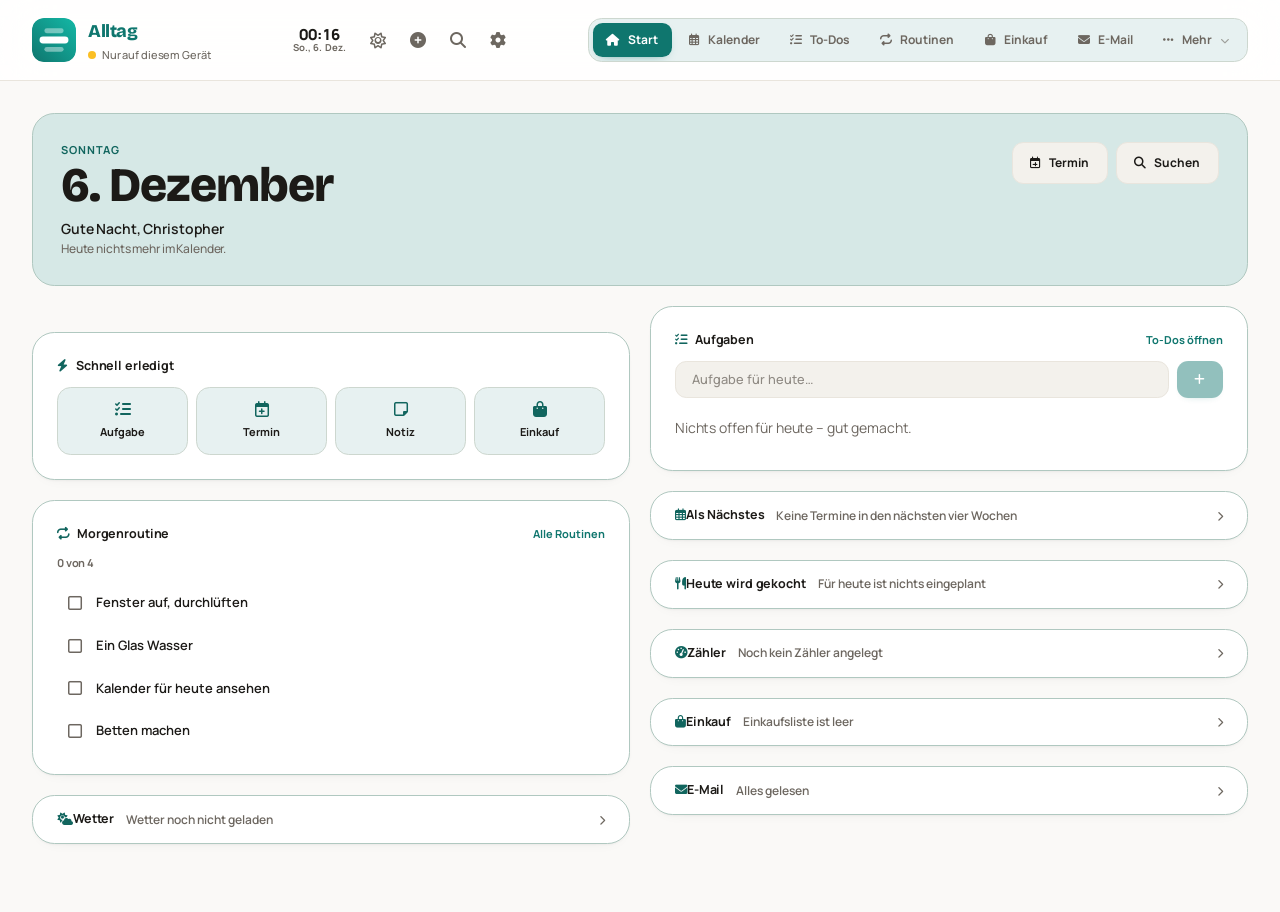
==== alltag/index.html @ f666e54b "Alltag nach alltag/, Darts als eigene App" ====
<!DOCTYPE html>
<html lang="de">
<head>
    <meta charset="UTF-8">
    <meta name="viewport" content="width=device-width, initial-scale=1.0, viewport-fit=cover">
    <meta name="app-version" content="2026.11.23-9">
    <meta name="theme-color" content="#f4f6fb">
    <meta name="mobile-web-app-capable" content="yes">
    <meta name="apple-mobile-web-app-capable" content="yes">
    <meta name="apple-mobile-web-app-title" content="Space">
    <meta name="apple-mobile-web-app-status-bar-style" content="default">
    <link rel="icon" href="data:image/svg+xml,%3Csvg xmlns='http://www.w3.org/2000/svg' viewBox='0 0 64 64'%3E%3Cdefs%3E%3ClinearGradient id='g' x1='0' y1='1' x2='1' y2='0'%3E%3Cstop offset='0' stop-color='%234f46e5'/%3E%3Cstop offset='1' stop-color='%2310b981'/%3E%3C/linearGradient%3E%3C/defs%3E%3Crect width='64' height='64' rx='16' fill='url%28%23g%29'/%3E%3Cpath d='M43.1 22.8A16 16 0 1 0 43.1 41.2' fill='none' stroke='white' stroke-width='6' stroke-linecap='round'/%3E%3Ccircle cx='46.5' cy='32' r='3.8' fill='white'/%3E%3C/svg%3E">
    <title>Alltag</title>
    <script>
        // Theme, Akzentfarbe und Dichte vor dem ersten Rendern setzen (verhindert Aufblitzen)
        try {
            const r = document.documentElement;
            let t = localStorage.getItem('organizer_theme'), c = JSON.parse(localStorage.getItem('organizer_cfg') || '{}');
            // Einmalige Umstellung auf das neue helle Design (wer danach ein dunkles wählt, behält es)
            if (!localStorage.getItem('organizer_look2')) {
                localStorage.setItem('organizer_look2', '1');
                if (!t || t === 'midnight') { t = 'daylight'; localStorage.setItem('organizer_theme', t); }
                if (!c.font || c.font === 'system') { c.font = 'default'; localStorage.setItem('organizer_cfg', JSON.stringify(c)); }
            }
            r.dataset.theme = ['daylight', 'sky', 'mint', 'white', 'paper', 'rose', 'midnight', 'ocean', 'emerald', 'nord', 'graphite', 'sunset', 'aurora'].includes(t) ? t : 'daylight';
            if (c.accent) r.style.setProperty('--accent', c.accent); // Logo-Zweitfarbe und Schriftfarbe setzt die App gleich nach dem Start
            if (c.density) r.dataset.density = c.density;
            if (c.fontSize) r.dataset.fsize = c.fontSize;
            if (c.font) r.dataset.font = c.font;
            if (c.radius) r.dataset.radius = c.radius;
            if (c.cardStyle) r.dataset.card = c.cardStyle;
            if (c.bgStyle) r.dataset.bg = c.bgStyle;
            if (c.reduceMotion) r.dataset.motion = 'reduce';
        } catch (e) { document.documentElement.dataset.theme = 'daylight'; }
    </script>
    <link rel="manifest" href="manifest.webmanifest" data-file>
    <link rel="icon" type="image/png" sizes="192x192" href="icon-192.png">
    <link rel="apple-touch-icon" href="apple-touch-icon.png">
    <script>
        /* Symbol und Manifest.
           Liegen manifest.webmanifest und die Symbole neben der App (so wie im GitHub-Repository),
           werden sie benutzt – nur dann können Android und APK-Generatoren sie lesen.
           Fehlen sie, weil die Datei alleine irgendwo liegt, wird beides zur Laufzeit erzeugt. */
        const HAS_FILES = !!document.querySelector('link[rel=manifest][data-file]');
        try {
            if (HAS_FILES) throw new Error('Dateien vorhanden');
            const c = document.createElement('canvas'); c.width = c.height = 180;
            const x = c.getContext('2d'), g = x.createLinearGradient(0, 180, 180, 0);
            g.addColorStop(0, '#4f46e5'); g.addColorStop(1, '#10b981');
            x.fillStyle = g; x.fillRect(0, 0, 180, 180);
            x.strokeStyle = '#fff'; x.fillStyle = '#fff'; x.lineWidth = 17; x.lineCap = 'round';
            x.beginPath(); x.arc(84.4, 90, 45, 35 * Math.PI / 180, 325 * Math.PI / 180); x.stroke();
            x.beginPath(); x.arc(130.8, 90, 10.7, 0, 2 * Math.PI); x.fill();
            const icon = c.toDataURL('image/png');
            const l = document.createElement('link'); l.rel = 'apple-touch-icon'; l.href = icon; document.head.appendChild(l);
            // Manifest zur Laufzeit erzeugen, damit die App weiterhin aus einer Datei besteht
            const base = location.href.split('#')[0].split('?')[0];
            const mf = {
                name: 'Christophers Space', short_name: 'Space', start_url: base, scope: base.replace(/[^/]*$/, ''),
                display: 'standalone', orientation: 'any', background_color: '#f4f6fb', theme_color: '#f4f6fb', lang: 'de',
                icons: [{ src: icon, sizes: '180x180', type: 'image/png', purpose: 'any' }, { src: icon, sizes: '180x180', type: 'image/png', purpose: 'maskable' }]
            };
            const ml = document.createElement('link'); ml.rel = 'manifest';
            ml.href = 'data:application/manifest+json,' + encodeURIComponent(JSON.stringify(mf)); document.head.appendChild(ml);
        } catch (e) {}
        /* Prüfen, ob die Symboldateien wirklich da sind – sonst auf die Variante aus dem Code zurückfallen */
        if (HAS_FILES) try {
            const probe = new Image();
            probe.onerror = () => {
                document.querySelectorAll('link[data-file], link[rel=apple-touch-icon], link[rel=icon]').forEach(n => n.remove());
                window.dispatchEvent(new Event('space-icons-missing'));
            };
            probe.src = 'icon-192.png';
        } catch (e) {}
        // Offline-Betrieb: nur wenn die Datei sw.js neben der App liegt (sonst passiert einfach nichts)
        try {
            if ('serviceWorker' in navigator && (location.protocol === 'https:' || location.hostname === 'localhost' || location.hostname === '127.0.0.1')) {
                window.addEventListener('load', () => {
                    navigator.serviceWorker.register('sw.js').then(r => {
                        window.__swOk = true;
                        r.addEventListener('updatefound', () => { const w = r.installing; w && w.addEventListener('statechange', () => { if (w.state === 'installed' && navigator.serviceWorker.controller) w.postMessage('skipWaiting'); }); });
                    }).catch(() => {});
                });
            }
        } catch (e) {}
    </script>
    <!-- Bibliotheken: zuerst aus dem Ordner lib/ neben dieser Datei, sonst aus dem Netz.
         Wer die Dateien dort ablegt, startet schneller, bleibt offline vollständig
         und hängt an keinem fremden Server. Fehlt der Ordner, greift der Rückfall. -->
    <link rel="stylesheet" href="lib/tailwind.css"
          onerror="this.remove(); const s = document.createElement('script'); s.src = 'https://cdn.tailwindcss.com/3.4.17'; document.head.appendChild(s)">
    <link rel="stylesheet" href="lib/fontawesome.css"
          onerror="this.onerror=null; this.href='https://cdnjs.cloudflare.com/ajax/libs/font-awesome/6.4.0/css/all.min.css'">
    <link rel="stylesheet" href="lib/fonts.css"
          onerror="this.onerror=null; this.href='https://fonts.googleapis.com/css2?family=Manrope:wght@400;500;600;700;800&family=Bricolage+Grotesque:opsz,wght@12..96,500;12..96,600;12..96,700;12..96,800&family=Plus+Jakarta+Sans:wght@400;500;600;700;800&family=Inter:wght@400;500;600;700;800&family=Space+Grotesk:wght@400;500;600;700&family=DM+Sans:opsz,wght@9..40,400;9..40,500;9..40,700&family=Lora:wght@400;500;600;700&family=Atkinson+Hyperlegible:wght@400;700&display=swap'">
    <script defer src="lib/alpine.js"
            onerror="const s = document.createElement('script'); s.src = 'https://cdn.jsdelivr.net/npm/alpinejs@3.14.8/dist/cdn.min.js'; s.defer = true; document.head.appendChild(s)"></script>
    <style>
        [x-cloak] { display: none !important; }

        /* ---------- Themes (alle Farben laufen über Variablen) ---------- */
        :root, [data-theme="daylight"] { --bg:#faf9f7; --surface:#ffffff; --surface2:#f3f1ec; --border:#e9e5dd; --text:#1c1a17; --muted:#6d6760; --hover:#efebe3; --accent:#0f766e; --shadow: 0 1px 2px rgba(28,26,23,.035), 0 6px 18px -14px rgba(28,26,23,.14); --shadow-s: 0 2px 8px -6px rgba(28,26,23,.2); --scrim: rgba(28,26,23,.34); --on-accent:#ffffff; color-scheme: light; }
        [data-theme="sky"]       { --bg:#f6f9fc; --surface:#ffffff; --surface2:#eef4fa; --border:#dfe8f1; --text:#16212c; --muted:#5d6c7b; --hover:#e7eff7; --accent:#0369a1; --shadow: 0 1px 2px rgba(28,26,23,.035), 0 6px 18px -14px rgba(28,26,23,.14); --shadow-s: 0 2px 8px -6px rgba(28,26,23,.2); --scrim: rgba(28,26,23,.34); --on-accent:#ffffff; color-scheme: light; }
        [data-theme="mint"]      { --bg:#f7faf8; --surface:#ffffff; --surface2:#eef5f1; --border:#dde9e3; --text:#16241e; --muted:#5e6f67; --hover:#e6f1ec; --accent:#047857; --shadow: 0 1px 2px rgba(28,26,23,.035), 0 6px 18px -14px rgba(28,26,23,.14); --shadow-s: 0 2px 8px -6px rgba(28,26,23,.2); --scrim: rgba(28,26,23,.34); --on-accent:#ffffff; color-scheme: light; }
        [data-theme="white"]     { --bg:#f7f7f8; --surface:#ffffff; --surface2:#f1f1f3; --border:#e5e5e9; --text:#18181b; --muted:#67676f; --hover:#ededf0; --accent:#4f46e5; --shadow: 0 1px 2px rgba(28,26,23,.035), 0 6px 18px -14px rgba(28,26,23,.14); --shadow-s: 0 2px 8px -6px rgba(28,26,23,.2); --scrim: rgba(28,26,23,.34); --on-accent:#ffffff; color-scheme: light; }
        [data-theme="paper"]     { --bg:#faf6ef; --surface:#fffdf9; --surface2:#f4efe4; --border:#e7dfd0; --text:#272016; --muted:#746c5b; --hover:#f0e9db; --accent:#a16207; --shadow: 0 1px 2px rgba(28,26,23,.035), 0 6px 18px -14px rgba(28,26,23,.14); --shadow-s: 0 2px 8px -6px rgba(28,26,23,.2); --scrim: rgba(28,26,23,.34); --on-accent:#ffffff; color-scheme: light; }
        [data-theme="rose"]      { --bg:#fdf8f8; --surface:#ffffff; --surface2:#f9eff0; --border:#eedde0; --text:#2c1a1e; --muted:#7a6166; --hover:#f6e8ea; --accent:#be185d; --shadow: 0 1px 2px rgba(28,26,23,.035), 0 6px 18px -14px rgba(28,26,23,.14); --shadow-s: 0 2px 8px -6px rgba(28,26,23,.2); --scrim: rgba(28,26,23,.34); --on-accent:#ffffff; color-scheme: light; }
        [data-theme="midnight"]  { --bg:#0c1018; --surface:#151b26; --surface2:#11161f; --border:#222a38; --text:#f0f3f7; --muted:#949bab; --hover:#1b2330; --accent:#2dd4bf; --shadow: 0 1px 2px rgba(0,0,0,.22), 0 10px 26px -18px rgba(0,0,0,.5); --shadow-s: 0 4px 14px -10px rgba(0,0,0,.55); --scrim: rgba(6,8,14,.68); --on-accent:#0d1117; color-scheme: dark; }
        [data-theme="ocean"]     { --bg:#0e1622; --surface:#192433; --surface2:#131d2a; --border:#2a3a4d; --text:#f5f8fb; --muted:#93a1b4; --hover:#1f2c3d; --accent:#38bdf8; --shadow: 0 1px 2px rgba(0,0,0,.22), 0 10px 26px -18px rgba(0,0,0,.5); --shadow-s: 0 4px 14px -10px rgba(0,0,0,.55); --scrim: rgba(6,8,14,.68); --on-accent:#0d1117; color-scheme: dark; }
        [data-theme="emerald"]   { --bg:#07241d; --surface:#0d3a2e; --surface2:#0a3026; --border:#145643; --text:#eafaf3; --muted:#9ccbb9; --hover:#114d3d; --accent:#34d399; --shadow: 0 1px 2px rgba(0,0,0,.22), 0 10px 26px -18px rgba(0,0,0,.5); --shadow-s: 0 4px 14px -10px rgba(0,0,0,.55); --scrim: rgba(6,8,14,.68); --on-accent:#0d1117; color-scheme: dark; }
        [data-theme="nord"]      { --bg:#2b303b; --surface:#373d4a; --surface2:#313743; --border:#49505f; --text:#eceff4; --muted:#a8b2c4; --hover:#414957; --accent:#88c0d0; --shadow: 0 1px 2px rgba(0,0,0,.22), 0 10px 26px -18px rgba(0,0,0,.5); --shadow-s: 0 4px 14px -10px rgba(0,0,0,.55); --scrim: rgba(6,8,14,.68); --on-accent:#0d1117; color-scheme: dark; }
        [data-theme="graphite"]  { --bg:#101113; --surface:#1a1b1e; --surface2:#151619; --border:#292a2e; --text:#f3f3f4; --muted:#97989e; --hover:#212226; --accent:#a1a1aa; --shadow: 0 1px 2px rgba(0,0,0,.22), 0 10px 26px -18px rgba(0,0,0,.5); --shadow-s: 0 4px 14px -10px rgba(0,0,0,.55); --scrim: rgba(6,8,14,.68); --on-accent:#0d1117; color-scheme: dark; }
        [data-theme="sunset"]    { --bg:#19100f; --surface:#271a1a; --surface2:#1f1414; --border:#432a28; --text:#fdf3f0; --muted:#cfa9a2; --hover:#33201e; --accent:#fb923c; --shadow: 0 1px 2px rgba(0,0,0,.22), 0 10px 26px -18px rgba(0,0,0,.5); --shadow-s: 0 4px 14px -10px rgba(0,0,0,.55); --scrim: rgba(6,8,14,.68); --on-accent:#0d1117; color-scheme: dark; }
        [data-theme="aurora"]    { --bg:#090f1e; --surface:#111a31; --surface2:#0c152b; --border:#213055; --text:#edf3ff; --muted:#9eaed6; --hover:#182443; --accent:#a78bfa; --shadow: 0 1px 2px rgba(0,0,0,.22), 0 10px 26px -18px rgba(0,0,0,.5); --shadow-s: 0 4px 14px -10px rgba(0,0,0,.55); --scrim: rgba(6,8,14,.68); --on-accent:#0d1117; color-scheme: dark; }

        /* ---------- Farbwelten je Bereich ----------
           Jeder Bereich hat einen eigenen Ton. Daraus werden drei Werte gemischt:
           --area-ink  für Schrift und Symbole (dunkelt in hellen Designs ab, hellt in dunklen auf),
           --area-tint für Flächen, --area-line für Ränder. Dadurch reicht eine Farbe je Bereich
           für alle 13 Designs, hell wie dunkel. */
        /* Die abgeleiteten Werte stehen in jeder Regel mit, weil color-mix sonst schon
           im :root ausgerechnet und als fertige Farbe weitervererbt würde. */
        :root { --area: var(--accent); --area-ink: color-mix(in srgb, var(--area) 82%, var(--text)); --area-tint: color-mix(in srgb, var(--area) 10%, var(--surface)); --area-soft: color-mix(in srgb, var(--area) 17%, var(--surface)); --area-line: color-mix(in srgb, var(--area) 26%, var(--border)); }
        [data-area="today"] { --area: #0f766e; --area-ink: color-mix(in srgb, var(--area) 82%, var(--text)); --area-tint: color-mix(in srgb, var(--area) 10%, var(--surface)); --area-soft: color-mix(in srgb, var(--area) 17%, var(--surface)); --area-line: color-mix(in srgb, var(--area) 26%, var(--border)); }
        [data-area="calendar"] { --area: #2563eb; --area-ink: color-mix(in srgb, var(--area) 82%, var(--text)); --area-tint: color-mix(in srgb, var(--area) 10%, var(--surface)); --area-soft: color-mix(in srgb, var(--area) 17%, var(--surface)); --area-line: color-mix(in srgb, var(--area) 26%, var(--border)); }
        [data-area="todos"] { --area: #6d28d9; --area-ink: color-mix(in srgb, var(--area) 82%, var(--text)); --area-tint: color-mix(in srgb, var(--area) 10%, var(--surface)); --area-soft: color-mix(in srgb, var(--area) 17%, var(--surface)); --area-line: color-mix(in srgb, var(--area) 26%, var(--border)); }
        [data-area="notes"] { --area: #a16207; --area-ink: color-mix(in srgb, var(--area) 82%, var(--text)); --area-tint: color-mix(in srgb, var(--area) 10%, var(--surface)); --area-soft: color-mix(in srgb, var(--area) 17%, var(--surface)); --area-line: color-mix(in srgb, var(--area) 26%, var(--border)); }
        [data-area="recipes"] { --area: #be123c; --area-ink: color-mix(in srgb, var(--area) 82%, var(--text)); --area-tint: color-mix(in srgb, var(--area) 10%, var(--surface)); --area-soft: color-mix(in srgb, var(--area) 17%, var(--surface)); --area-line: color-mix(in srgb, var(--area) 26%, var(--border)); }
        [data-area="weather"] { --area: #0369a1; --area-ink: color-mix(in srgb, var(--area) 82%, var(--text)); --area-tint: color-mix(in srgb, var(--area) 10%, var(--surface)); --area-soft: color-mix(in srgb, var(--area) 17%, var(--surface)); --area-line: color-mix(in srgb, var(--area) 26%, var(--border)); }
        [data-area="usage"] { --area: #c2410c; --area-ink: color-mix(in srgb, var(--area) 82%, var(--text)); --area-tint: color-mix(in srgb, var(--area) 10%, var(--surface)); --area-soft: color-mix(in srgb, var(--area) 17%, var(--surface)); --area-line: color-mix(in srgb, var(--area) 26%, var(--border)); }
        [data-area="shopping"] { --area: #15803d; --area-ink: color-mix(in srgb, var(--area) 82%, var(--text)); --area-tint: color-mix(in srgb, var(--area) 10%, var(--surface)); --area-soft: color-mix(in srgb, var(--area) 17%, var(--surface)); --area-line: color-mix(in srgb, var(--area) 26%, var(--border)); }
        [data-area="mail"] { --area: #1e40af; --area-ink: color-mix(in srgb, var(--area) 82%, var(--text)); --area-tint: color-mix(in srgb, var(--area) 10%, var(--surface)); --area-soft: color-mix(in srgb, var(--area) 17%, var(--surface)); --area-line: color-mix(in srgb, var(--area) 26%, var(--border)); }
        [data-area="passwords"] { --area: #475569; --area-ink: color-mix(in srgb, var(--area) 82%, var(--text)); --area-tint: color-mix(in srgb, var(--area) 10%, var(--surface)); --area-soft: color-mix(in srgb, var(--area) 17%, var(--surface)); --area-line: color-mix(in srgb, var(--area) 26%, var(--border)); }
        [data-area="routines"] { --area: #0d9488; --area-ink: color-mix(in srgb, var(--area) 82%, var(--text)); --area-tint: color-mix(in srgb, var(--area) 10%, var(--surface)); --area-soft: color-mix(in srgb, var(--area) 17%, var(--surface)); --area-line: color-mix(in srgb, var(--area) 26%, var(--border)); }
        [data-area="settings"] { --area: #57534e; --area-ink: color-mix(in srgb, var(--area) 82%, var(--text)); --area-tint: color-mix(in srgb, var(--area) 10%, var(--surface)); --area-soft: color-mix(in srgb, var(--area) 17%, var(--surface)); --area-line: color-mix(in srgb, var(--area) 26%, var(--border)); }
        /* In dunklen Designs müssen die Bereichsfarben aufhellen statt abdunkeln,
           sonst stehen Symbole und Chips zu dunkel auf dunklem Grund. */
        [data-theme="midnight"],
        [data-theme="ocean"],
        [data-theme="emerald"],
        [data-theme="nord"],
        [data-theme="graphite"],
        [data-theme="sunset"],
        [data-theme="aurora"] { --area-ink: color-mix(in srgb, var(--area) 40%, var(--text)); }


        :root { --row-pad: .9rem 1rem; }
        [data-density="compact"] { --row-pad: .45rem .8rem; }

        html, body { min-height: 100dvh; }
        /* Kein seitliches Verrutschen und keine vom Handy automatisch vergrößerte Schrift */
        html { overflow-x: clip; -webkit-text-size-adjust: 100%; text-size-adjust: 100%; }
        body { overflow-x: clip; }
        body { background: var(--bg); color: var(--text); transition: background-color .3s, color .3s; -webkit-tap-highlight-color: transparent;
               font-family: var(--font-ui); letter-spacing: -.008em; }
        :root {
            --font-ui: 'Manrope', ui-sans-serif, system-ui, -apple-system, 'Segoe UI', Roboto, sans-serif;
            --font-display: 'Bricolage Grotesque', var(--font-ui);
        }
        /* Überschriften und große Zahlen in der Anzeigeschrift, alles andere in der Oberflächenschrift */
        h1, h2, h3, .dsp { font-family: var(--font-display); letter-spacing: -.021em; }
        h1, h2 { font-weight: 800; }
        /* Zahlen laufen auf fester Breite, damit Beträge und Zählerstände untereinander stehen */
        .num, .tnum, input[type=number], .clock { font-variant-numeric: tabular-nums; }

        .card   { background: var(--surface); border: 1px solid var(--area-line); border-radius: 1.4rem; box-shadow: var(--shadow); }
        /* Die erste Karte eines Bereichs trägt dessen Farbwelt als Fläche */
        .hero   { background: var(--area-soft); border-color: color-mix(in srgb, var(--area) 26%, var(--border)); box-shadow: none; }
        /* Flächen innerhalb einer Karte sind leicht in der Bereichsfarbe getönt */
        .inner  { background: var(--area-tint); border: 1px solid color-mix(in srgb, var(--area) 13%, var(--border)); border-radius: .85rem; }
        .row    { padding: var(--row-pad); }
        /* Kompakte To-Do-Ansicht: schmalere Zeilen, Zusatzangaben nur als Symbole */
        .tdc { padding: .45rem .7rem; gap: .6rem; border-radius: .7rem; }
        .tdc .check { width: 1.2rem; height: 1.2rem; font-size: .55rem; }
        .tdc .tdmeta { margin-top: 0; font-size: .65rem; gap: .5rem .7rem; }
        .tdc .icon-btn { width: 1.9rem; height: 1.9rem; }
        .tdc .tdprog { display: none; }
        .muted  { color: var(--muted); }
        .divider { border-color: var(--border); }
        /* Die Leseansicht hatte eine feste Höchsthöhe UND overflow:hidden. Am
           breiten Bildschirm ist das richtig, dort scrollt die Spalte für sich.
           Am Handy gibt es keine zweite Spalte: Dort wurde jede Mail, die höher
           war als der Bildschirm, einfach abgeschnitten – ohne Scrollbalken, ohne
           Hinweis. Deshalb gilt die Begrenzung erst ab 1024 Pixeln. */
        @media (min-width: 1024px) {
            .mailpane { max-height: min(100vh, calc(100dvh - 8.5rem)); overflow-y: auto; }
        }
        /* ---------- Drucken ----------
           Gedruckt wird nur der Druckbogen, und der schwarz auf weiß – ein
           dunkles Design würde eine halbe Patrone kosten. */
        .druck { display: none; }
        @media print {
            body > *:not(.druck), .navbar, .backdrop { display: none !important; }
            .druck { display: block !important; position: static; color: #000; background: #fff; font-size: 11pt; }
            .druck h1 { font-size: 20pt; font-weight: 800; margin: 0 0 2mm; }
            .druck h2 { font-size: 13pt; font-weight: 800; margin: 6mm 0 1.5mm; border-bottom: .4pt solid #000; padding-bottom: 1mm; }
            .druck p, .druck li { margin: 0 0 1.2mm; line-height: 1.4; }
            .druck .klein { font-size: 9pt; color: #444; }
            .druck .kasten { border: .4pt solid #888; padding: 2mm 3mm; margin: 0 0 3mm; break-inside: avoid; }
            .druck ul { list-style: none; padding: 0; margin: 0; }
            .druck .hk { display: inline-block; width: 4mm; height: 4mm; border: .6pt solid #000; margin-right: 2mm; vertical-align: -.8mm; }
            @page { margin: 15mm; }
        }
        /* Kategorienamen im Raster dürfen umbrechen statt abzuschneiden */
        .kat { text-align: left; line-height: 1.2; }
        /* Lange Erklärungen zeigen zwei Zeilen; ein Tipp klappt sie auf */
        .kurz2 { display: -webkit-box; -webkit-line-clamp: 2; -webkit-box-orient: vertical; overflow: hidden; }
        @media (min-width: 640px) { .kurz2 { display: block; overflow: visible; } }
        .accent { color: var(--accent); }
        .field  { background: var(--surface2); border: 1px solid var(--border); color: var(--text); border-radius: .7rem; padding: .7rem 1rem; font-size: .8rem; font-weight: 600; width: 100%; outline: none; font-family: inherit; line-height: 1.5; transition: border-color .15s, box-shadow .15s; }
        .field::placeholder { color: var(--muted); opacity: .75; font-weight: 500; }
        .field:focus { border-color: var(--accent); box-shadow: 0 0 0 3px color-mix(in srgb, var(--accent) 25%, transparent); }

        .btn { display: inline-flex; align-items: center; justify-content: center; gap: .5rem; padding: .7rem 1.1rem; border-radius: .7rem; font-size: .75rem; font-weight: 700; transition: all .15s; cursor: pointer; white-space: nowrap; }
        .btn:disabled { opacity: .45; cursor: not-allowed; }
        .btn-primary { background: var(--accent); color: var(--on-accent); box-shadow: 0 4px 10px -8px var(--accent); }
        .btn-primary:not(:disabled):hover { filter: brightness(1.12); }
        .btn-soft   { background: var(--surface2); border: 1px solid var(--border); color: var(--text); }
        .btn-soft:hover { background: var(--hover); }
        .btn-ghost  { color: var(--muted); }
        .btn-ghost:hover { color: var(--text); background: var(--hover); }
        .btn-danger { background: #e11d48; color: #fff; }
        .btn-danger:not(:disabled):hover { filter: brightness(1.1); }
        .icon-btn { width: 2.25rem; height: 2.25rem; display: inline-flex; align-items: center; justify-content: center; border-radius: .6rem; color: var(--muted); transition: all .15s; flex-shrink: 0; }
        .icon-btn:hover { background: var(--hover); color: var(--text); }
        .icon-btn.danger:hover { color: #f43f5e; }

        .seg { display: inline-flex; gap: .2rem; padding: .25rem; border-radius: .85rem; background: var(--area-tint); border: 1px solid color-mix(in srgb, var(--area) 13%, var(--border)); }
        .seg > button { padding: .5rem .85rem; border-radius: .6rem; font-size: .75rem; font-weight: 700; color: var(--muted); transition: all .15s; }
        .seg > button:hover { color: var(--text); }
        .clock { display: flex; flex-direction: column; align-items: center; justify-content: center; line-height: 1.05; padding: .3rem .6rem; border-radius: .8rem; font-variant-numeric: tabular-nums; font-weight: 800; font-size: .95rem; color: var(--text); transition: background .15s; }
        .clock:hover { background: var(--hover); }
        .clock .dt { font-size: .6rem; font-weight: 700; color: var(--muted); letter-spacing: .01em; }
        @media (max-width: 360px) { .clock { display: none; } }
        .seg > button.on { background: var(--accent); color: var(--on-accent); box-shadow: 0 4px 12px -8px var(--accent); }

        .label { display: block; font-size: .78rem; font-weight: 700; letter-spacing: -.01em; color: var(--text); }
        .label > i:first-child { color: var(--area-ink); }
        /* Logo nimmt die gewählte Akzentfarbe an */
        #lgApp stop:first-child { stop-color: var(--accent, #0f766e); }
        #lgApp stop:last-child { stop-color: var(--accent2, #14b8a6); }
        .label .ct { color: var(--muted); font-weight: 600; }
        .chip { display: inline-flex; align-items: center; gap: .35rem; padding: .15rem .6rem; border-radius: .5rem; font-size: .68rem; font-weight: 700; background: color-mix(in srgb, var(--area) 11%, transparent); color: var(--area-ink); border: 1px solid color-mix(in srgb, var(--area) 22%, transparent); }
        button.chip { cursor: pointer; transition: all .15s; }
        button.chip.on { background: var(--accent); color: var(--on-accent); }
        .pill { display: flex; width: 100%; align-items: center; gap: .35rem; text-align: left; font-size: .68rem; font-weight: 600; padding: .25rem .5rem; border-radius: .55rem; border-left: 3px solid var(--c); background: color-mix(in srgb, var(--c) 18%, transparent); overflow: hidden; }
        .pill > span { overflow: hidden; text-overflow: ellipsis; white-space: nowrap; }
        /* Heutiger Tag im Kalender und gewähltes Design – nehmen Akzent- und Bereichsfarbe auf */
        .istheute { background: var(--area-ink); color: var(--surface); }
        .themeon { border-color: var(--accent) !important; box-shadow: 0 0 0 3px color-mix(in srgb, var(--accent) 22%, transparent); }
        /* Verbrauch: die Karte zeigt am Rand und an einem zarten Verlauf, wie es steht */
        .ampel { border-color: color-mix(in srgb, var(--am) 38%, var(--border)); }
        .ampel.a-keine { border-color: var(--area-line); }
        .ampel:not(.a-keine) { background: linear-gradient(180deg, color-mix(in srgb, var(--am) 9%, var(--surface)), var(--surface) 7rem); }
        /* Mikrofon-Knopf: pulsiert, solange zugehört wird */
        .micbtn.an { background: #f43f5e; color: #fff; border-color: #f43f5e; animation: micpuls 1.4s ease-in-out infinite; }
        @keyframes micpuls { 0%, 100% { box-shadow: 0 0 0 0 rgba(244,63,94,.5) } 50% { box-shadow: 0 0 0 .4rem rgba(244,63,94,0) } }
        [data-motion="reduce"] .micbtn.an { animation: none; }
        /* Navigation im Kopf: lieber schieben als die linke Seite zerquetschen */
        .navscroll { max-width: 100%; overflow-x: auto; scrollbar-width: none; }
        .navscroll::-webkit-scrollbar { display: none; }
        .navscroll > button { flex: none; }
        .holiday { font-size: .62rem; font-weight: 700; color: #f59e0b; background: rgba(245,158,11,.12); border: 1px solid rgba(245,158,11,.25); padding: .05rem .4rem; border-radius: .45rem; overflow: hidden; text-overflow: ellipsis; white-space: nowrap; max-width: 100%; }

        .mnav { display: flex; flex-direction: column; align-items: center; gap: .15rem; padding: .45rem .15rem; flex: 1 1 0; min-width: 0; border-radius: 1rem; font-size: .65rem; font-weight: 700; color: var(--muted); transition: all .15s; }
        .mnav { border-radius: .75rem; }
        .mnav.on { color: var(--area-ink); background: color-mix(in srgb, var(--area) 12%, transparent); }

        .side { display: flex; align-items: center; gap: .7rem; width: 100%; padding: .6rem .8rem; border-radius: .8rem; font-size: .8rem; font-weight: 700; text-align: left; transition: background .15s; }
        .side:hover { background: var(--hover); }
        .side { border-radius: .65rem; }
        .side.on { background: color-mix(in srgb, var(--area) 13%, transparent); color: var(--area-ink); }
        .check { width: 1.5rem; height: 1.5rem; border-radius: 9999px; border: 2px solid var(--muted); flex-shrink: 0; display: flex; align-items: center; justify-content: center; color: transparent; font-size: .6rem; transition: all .15s; }
        .check:hover { border-color: var(--accent); }
        .check.done { background: var(--accent); border-color: var(--accent); color: var(--on-accent); }

        .tile { display: flex; flex-direction: column; align-items: center; gap: .2rem; padding: .8rem .4rem; border-radius: .85rem; background: var(--area-tint); border: 1px solid color-mix(in srgb, var(--area) 13%, var(--border)); text-align: center; position: relative; transition: all .15s; cursor: pointer; min-width: 0; }
        .tile:hover { background: var(--hover); transform: translateY(-1px); }
        .tile .em { font-size: 1.9rem; line-height: 1.1; }
        .tile .nm { font-size: .72rem; font-weight: 700; max-width: 100%; overflow: hidden; text-overflow: ellipsis; white-space: nowrap; }
        .tile .badge { position: absolute; top: .3rem; right: .3rem; min-width: 1.2rem; height: 1.2rem; padding: 0 .3rem; border-radius: 9999px; background: var(--accent); color: var(--on-accent); font-size: .62rem; font-weight: 800; display: flex; align-items: center; justify-content: center; }
        .tile.off { opacity: .45; }
        .logo { position: relative; width: 2.5rem; height: 2.5rem; flex-shrink: 0; border-radius: .7rem; display: flex; align-items: center; justify-content: center; background: color-mix(in srgb, var(--area) 11%, transparent); border: 1px solid color-mix(in srgb, var(--area) 22%, transparent); color: var(--area-ink); }
        .logo img { position: absolute; inset: 0; width: 100%; height: 100%; object-fit: contain; padding: .45rem; border-radius: .7rem; background: var(--surface); }

        .switch { position: relative; width: 2.6rem; height: 1.5rem; border-radius: 9999px; background: var(--border); transition: .2s; flex-shrink: 0; }
        .switch::after { content: ''; position: absolute; top: .2rem; left: .2rem; width: 1.1rem; height: 1.1rem; border-radius: 9999px; background: #fff; transition: .2s; }
        .switch.on { background: var(--accent); }
        .switch.on::after { transform: translateX(1.1rem); }

        .evblock { position: absolute; border-radius: .5rem; padding: .2rem .4rem; font-size: .68rem; font-weight: 600; line-height: 1.2; overflow: hidden; border-left: 3px solid var(--c); background: color-mix(in srgb, var(--c) 22%, var(--surface)); box-shadow: var(--shadow-s); z-index: 2; text-align: left; }
        .mfold { display: flex; align-items: center; gap: .6rem; padding: .5rem .75rem; border-radius: .8rem; font-size: .82rem; font-weight: 700; color: var(--muted); text-align: left; white-space: nowrap; flex: none; }
        .mfold:hover { background: var(--hover); color: var(--text); }
        .mfold.on { background: color-mix(in srgb, var(--accent) 14%, transparent); color: var(--accent); }
        @media (min-width: 1024px) { .mfold { width: 100%; } }
        .mrow { position: relative; display: flex; gap: .7rem; padding: .7rem .85rem .7rem 1rem; border-bottom: 1px solid var(--border); cursor: pointer; text-align: left; width: 100%; align-items: flex-start; }
        .mrow.unread::before { content: ''; position: absolute; left: 0; top: .55rem; bottom: .55rem; width: 3px; border-radius: 0 3px 3px 0; background: var(--accent); }
        .mrow.picked { background: color-mix(in srgb, var(--accent) 14%, transparent); }
        /* Auswahlkästchen: erscheint beim Darüberfahren, ersetzt die Initiale */
        .mpick { position: relative; cursor: pointer; }
        .mpick .hov { display: none; position: absolute; inset: 0; align-items: center; justify-content: center; font-size: .95rem; }
        .mpick:hover .ltr { opacity: 0; }
        .mpick:hover .hov { display: flex; }
        .mpick.on { background: var(--accent) !important; }
        .mgrp { position: sticky; top: 0; z-index: 2; display: flex; align-items: center; gap: .5rem; padding: .4rem .9rem; font-size: .7rem; font-weight: 800; color: var(--muted); background: var(--surface2); border-bottom: 1px solid var(--border); }
        .cmd { display: flex; align-items: center; gap: .15rem; overflow-x: auto; }
        .cmd .btn { padding: .5rem .7rem; font-size: .72rem; }
        .cmd .sep { width: 1px; align-self: stretch; margin: .25rem .4rem; background: var(--border); flex: none; }
        .mhead { display: flex; align-items: flex-start; gap: .85rem; padding: .9rem 1rem; }
        .mrow:hover { background: var(--hover); }
        .mrow.on { background: color-mix(in srgb, var(--accent) 12%, transparent); }
        .mrow .ms { font-size: .82rem; color: var(--muted); }
        .mrow.unread .ms, .mrow.unread .mw { font-weight: 800; color: var(--text); }
        .mav { width: 2.4rem; height: 2.4rem; border-radius: 999px; display: grid; place-items: center; font-weight: 800; font-size: .85rem; color: #fff; flex: none; }
        .mframe { display: block; width: 100%; border: 0; background: #fff; border-radius: .8rem; min-height: 60px; }
        .mstar { color: var(--muted); } .mstar.on { color: #fbbf24; }
        /* ---------- Stil-Optionen (Einstellungen → Darstellung) ---------- */
        [data-fsize="large"] { font-size: 112.5%; } [data-fsize="xl"] { font-size: 125%; }
        /* Nur bei eigener Schriftwahl zieht die Anzeigeschrift mit – bei "default" bleibt Bricolage. */
        [data-font]:not([data-font="default"]) body h1,
        [data-font]:not([data-font="default"]) body h2,
        [data-font]:not([data-font="default"]) body h3,
        [data-font]:not([data-font="default"]) .dsp { font-family: inherit; letter-spacing: -.015em; }
        [data-font="system"] body { font-family: ui-sans-serif, system-ui, -apple-system, 'Segoe UI', Roboto, sans-serif; }
        [data-font="inter"] body { font-family: 'Inter', ui-sans-serif, system-ui, sans-serif; letter-spacing: -.012em; }
        [data-font="grotesk"] body { font-family: 'Space Grotesk', ui-sans-serif, system-ui, sans-serif; letter-spacing: -.005em; }
        [data-font="dm"] body { font-family: 'DM Sans', ui-sans-serif, system-ui, sans-serif; }
        [data-font="lora"] body { font-family: 'Lora', Georgia, 'Times New Roman', serif; letter-spacing: 0; }
        [data-font="atkinson"] body { font-family: 'Atkinson Hyperlegible', ui-sans-serif, system-ui, sans-serif; letter-spacing: 0; }
        [data-font="rounded"] body { font-family: ui-rounded, "SF Pro Rounded", "Nunito", "Varela Round", system-ui, sans-serif; }
        [data-font="serif"] body { font-family: "Iowan Old Style", "Palatino Linotype", Georgia, "Times New Roman", serif; }
        [data-font="mono"] body { font-family: ui-monospace, "SF Mono", "Cascadia Code", Consolas, monospace; letter-spacing: -.01em; }
        [data-radius="sharp"] .card { border-radius: .5rem; } [data-radius="sharp"] .inner { border-radius: .35rem; }
        [data-radius="sharp"] .btn, [data-radius="sharp"] .field, [data-radius="sharp"] .seg, [data-radius="sharp"] .seg > button { border-radius: .4rem; }
        [data-radius="round"] .card { border-radius: 2rem; } [data-radius="round"] .inner { border-radius: 1.25rem; }
        [data-radius="round"] .btn { border-radius: 999px; } [data-radius="round"] .field { border-radius: 1.2rem; }
        [data-card="glass"] .card { background: color-mix(in srgb, var(--surface) 68%, transparent); backdrop-filter: blur(16px) saturate(1.25); -webkit-backdrop-filter: blur(16px) saturate(1.25); }
        [data-card="flat"] .card { box-shadow: none; }
        [data-card="outline"] .card { background: transparent; box-shadow: none; border-width: 1.5px; }
        [data-card="outline"] .inner { background: color-mix(in srgb, var(--surface) 45%, transparent); }
        [data-bg="gradient"] body { background-image: radial-gradient(1100px 560px at 8% -8%, color-mix(in srgb, var(--accent) 24%, transparent), transparent 62%), radial-gradient(900px 480px at 100% 0%, color-mix(in srgb, var(--accent) 13%, transparent), transparent 60%); background-attachment: fixed; }
        [data-motion="reduce"] *, [data-motion="reduce"] *::before, [data-motion="reduce"] *::after { animation-duration: .01ms !important; animation-iteration-count: 1 !important; transition-duration: .01ms !important; scroll-behavior: auto !important; }
        @media (prefers-reduced-motion: reduce) { *, *::before, *::after { animation-duration: .01ms !important; transition-duration: .01ms !important; } }
        .backdrop { position: fixed; inset: 0; z-index: 60; display: flex; align-items: flex-start; justify-content: center; padding: 1rem; background: var(--scrim); backdrop-filter: blur(8px); overflow-y: auto; }
        .backdrop > * { margin-block: auto; }
        .swatch { width: 1.75rem; height: 1.75rem; border-radius: 9999px; border: 2px solid transparent; transition: transform .15s; flex-shrink: 0; }
        .swatch.on { border-color: var(--text); transform: scale(1.12); }
        /* Wetterstimmung: ein weicher Schleier von oben, mehr nicht. */
        [data-wetter] body { background-image: radial-gradient(120% 55% at 50% -12%, var(--wx-tint) 0%, transparent 62%); background-attachment: fixed; }
        [data-wetter="klar"]    { --wx-tint: color-mix(in srgb, #f59e0b 14%, transparent); }
        [data-wetter="wolkig"]  { --wx-tint: color-mix(in srgb, #94a3b8 16%, transparent); }
        [data-wetter="regen"]   { --wx-tint: color-mix(in srgb, #3b82f6 15%, transparent); }
        [data-wetter="schnee"]  { --wx-tint: color-mix(in srgb, #67e8f9 16%, transparent); }
        [data-wetter="nebel"]   { --wx-tint: color-mix(in srgb, #a8a29e 18%, transparent); }
        [data-wetter="gewitter"]{ --wx-tint: color-mix(in srgb, #7c3aed 16%, transparent); }
        [data-wetter="nacht"]   { --wx-tint: color-mix(in srgb, #4338ca 15%, transparent); }
        /* Verdeckter Notiztext: unleserlich, aber die Form bleibt erkennbar,
           damit die Karte nicht springt, wenn man ihn aufdeckt. */
        .nx.verdeckt { filter: blur(5px); opacity: .55; cursor: pointer; -webkit-user-select: none; user-select: none; }
        .nx.verdeckt:hover { opacity: .7; }
        .safe-bottom { padding-bottom: max(.5rem, env(safe-area-inset-bottom)); }
        /* Beim Lesen soll die Leiste nicht im Weg stehen: Sie rutscht beim
           Herunterblättern weg und kommt beim Hochblättern sofort zurück. */
        .navbar { transition: transform .22s ease, opacity .22s ease; }
        .navbar.weg { transform: translateY(140%); opacity: 0; pointer-events: none; }
        @media (prefers-reduced-motion: reduce) { .navbar { transition: none; } }
        /* Notizen */
        .note { position: relative; display: flex; flex-direction: column; gap: .4rem; padding: 1rem 1.1rem; border-radius: .85rem; background: var(--surface); border: 1px solid var(--border); box-shadow: var(--shadow-s); cursor: pointer; text-align: left; transition: transform .15s, box-shadow .15s; width: 100%; }
        /* Farbige Notizen sind komplett hinterlegt – wie ein Haftzettel */
        .note.col { background: color-mix(in srgb, var(--nc) 20%, var(--surface)); border-color: color-mix(in srgb, var(--nc) 38%, transparent); box-shadow: 0 1px 1px color-mix(in srgb, var(--nc) 25%, transparent), var(--shadow-s); }
        .note.col .nx { color: color-mix(in srgb, var(--text) 70%, var(--nc)); }
        .note.col .nd { color: color-mix(in srgb, var(--text) 55%, var(--nc)); }
        .note.col .icon-btn:not(.accent) { color: color-mix(in srgb, var(--text) 60%, var(--nc)); }
        /* Angeheftet: kleine Ecke oben rechts */
        .note.pin::after { content: ''; position: absolute; top: 0; right: 0; width: 1.4rem; height: 1.4rem; border-radius: 0 .85rem 0 .7rem; background: color-mix(in srgb, var(--nc, var(--accent)) 55%, transparent); }
        .note:hover { transform: translateY(-2px); box-shadow: var(--shadow); }
        .note .nt { font-weight: 800; font-size: .95rem; line-height: 1.3; overflow-wrap: anywhere; }
        .note .nx { font-size: .8rem; line-height: 1.5; color: var(--muted); white-space: pre-wrap; overflow: hidden; display: -webkit-box; -webkit-line-clamp: 7; -webkit-box-orient: vertical; overflow-wrap: anywhere; }
        .note .nd { font-size: .68rem; font-weight: 600; color: var(--muted); margin-top: .15rem; }
        /* Karten dicht untereinander packen, statt Lücken neben kurzen Karten zu lassen */
        details[open] > summary > .fa-chevron-right { transform: rotate(90deg); }
        summary > .fa-chevron-right { transition: transform .15s; }
        .cardcols { columns: 1; column-gap: 1.25rem; }
        .cardcols > * { break-inside: avoid; margin-bottom: 1.25rem; display: inline-block; width: 100%; }
        @media (min-width: 1024px) { .cardcols { columns: 2; } }
        @media (min-width: 1600px) { .cardcols { columns: 3; } }
        @media (min-width: 2000px) { .cardcols { columns: 4; } }
        /* Echtes Raster statt Spaltenumbruch: so stehen die Notizen in der
           Reihenfolge, in der sie gelesen werden – angeheftete zuerst. */
        .notegrid { display: grid; gap: .9rem; align-items: start; grid-template-columns: repeat(auto-fill, minmax(15rem, 1fr)); }
        /* ---------- Handy ---------- */
        @media (pointer: coarse) {
            .icon-btn { width: 2.6rem; height: 2.6rem; }
            .btn { padding: .8rem 1.1rem; }
            button.chip { padding: .4rem .75rem; }
            .seg > button { padding: .6rem .9rem; }
            .check { width: 1.7rem; height: 1.7rem; }
            .mstar { padding: .4rem; }
        }
        /* Auf schmalen Bildschirmen darf kein Element die Seite breiter machen als den Bildschirm:
           Raster- und Flex-Kinder sowie Eingabefelder dürfen schrumpfen (sonst sperrt sich ihre Mindestbreite). */
        @media (max-width: 1023px) {
            [class~="grid"] > *, [class~="flex"] > *, form > * { min-width: 0; }
            .mrow > *, .mhead > *, .cmd > *, .prow > *, .vrow > *, .side > *, .ptile > *, .note > * { min-width: 0; }
            input, select, textarea { min-width: 0; }
        }
        @media (max-width: 640px) {
            /* Auf dem Handy etwas kompakter, damit mehr auf den Bildschirm passt */
            main[class] { padding-left: .8rem; padding-right: .8rem; }
            main [class~="p-5"], main [class~="p-6"], main [class~="p-7"], main [class~="p-8"] { padding: 1.05rem; }
            main [class~="text-2xl"] { font-size: 1.4rem; line-height: 1.2; }
            main [class~="text-3xl"] { font-size: 1.55rem; line-height: 1.2; }
            main [class~="gap-5"] { gap: .85rem; }
            main .card, main section, main .inner { max-width: 100%; }
            main .card, main .inner { overflow-wrap: anywhere; }
            .mrow { padding-left: .7rem; padding-right: .6rem; }
            .mav { width: 2.1rem; height: 2.1rem; font-size: .78rem; }
            .mhead { padding: .75rem .8rem; }
            /* Dialoge erscheinen als Blatt von unten – mit dem Daumen erreichbar */
            .backdrop { align-items: flex-end; padding: 0; }
            .backdrop > * { margin-block: 0; width: 100%; max-width: none; border-radius: 1.6rem 1.6rem 0 0; max-height: 92dvh; overflow-y: auto; padding-bottom: max(1.5rem, env(safe-area-inset-bottom)); }
            .backdrop > *::before { content: ''; display: block; width: 2.5rem; height: .25rem; border-radius: 999px; background: var(--border); margin: -.5rem auto 1rem; }
            /* Verhindert, dass iPhones beim Tippen in Felder hineinzoomen */
            input, select, textarea { font-size: 16px; }
            .mnav { font-size: .6rem; }
        }
        /* Firefox gestaltet Bildlaufleisten über eigene Eigenschaften */
        * { scrollbar-width: thin; scrollbar-color: var(--border) transparent; }
        ::-webkit-scrollbar { width: 8px; height: 8px; }
        ::-webkit-scrollbar-thumb { background: var(--border); border-radius: 8px; }
        .spin { animation: spin 1s linear infinite; }
        @keyframes spin { to { transform: rotate(360deg); } }
        input[type="checkbox"] { accent-color: var(--accent); }

        /* Tresor-Liste & Menüs */
        .vrow { display: flex; align-items: center; gap: .75rem; padding: .7rem 1rem; border-top: 1px solid var(--border); transition: background .15s; }
        .vrow:hover { background: var(--hover); }
        .menu { position: absolute; right: 0; top: calc(100% + .25rem); z-index: 30; min-width: 13.5rem; background: var(--surface); border: 1px solid var(--border); border-radius: .9rem; padding: .35rem; box-shadow: var(--shadow); }
        .menu button, .menu a { display: flex; width: 100%; align-items: center; gap: .7rem; padding: .55rem .7rem; border-radius: .6rem; font-size: .78rem; font-weight: 600; text-align: left; }
        .menu button:hover, .menu a:hover { background: var(--hover); }
        .menu .danger { color: #f43f5e; }
        .menu hr { border: 0; border-top: 1px solid var(--border); margin: .3rem 0; }
        .chip.run  { background: rgba(16,185,129,.15); color: #34d399; border-color: rgba(16,185,129,.3); }
        .chip.soon { background: rgba(245,158,11,.15); color: #fbbf24; border-color: rgba(245,158,11,.3); }
        /* Einkauf: Katalog-Kacheln ruhig, Artikel auf der Liste farbig (Bring!-Stil) */
        .ptile { position: relative; display: flex; flex-direction: column; align-items: center; justify-content: flex-start; gap: .45rem; min-width: 0; min-height: 6rem; padding: .75rem .4rem .6rem; border-radius: 1.1rem; text-align: center; cursor: pointer;
                 background: var(--surface2); border: 1px solid var(--border); transition: transform .15s, background .15s, border-color .15s; }
        .ptile:hover { transform: translateY(-1px); background: var(--hover); border-color: color-mix(in srgb, var(--cc) 45%, var(--border)); }
        .ptile .pi { position: relative; display: flex; align-items: center; justify-content: center; width: 2.8rem; height: 2.8rem; border-radius: 9999px; background: color-mix(in srgb, var(--cc) 20%, transparent); }
        .ptile .em { font-size: 1.6rem; line-height: 1; }
        .ptile .bg { position: absolute; right: -.2rem; bottom: -.2rem; font-size: .75rem; line-height: 1; padding: .12rem; border-radius: 9999px; background: var(--surface); box-shadow: 0 0 0 1.5px color-mix(in srgb, var(--cc) 30%, var(--border)); }
        .ptile .ltr { font-size: 1.35rem; font-weight: 800; line-height: 1; color: var(--cc); }
        .ptile .nm { font-size: .72rem; font-weight: 700; line-height: 1.2; max-width: 100%; overflow: hidden; display: -webkit-box; -webkit-line-clamp: 2; -webkit-box-orient: vertical; word-break: break-word; }
        .ptile .sub { font-size: .62rem; font-weight: 600; color: var(--muted); max-width: 100%; overflow: hidden; text-overflow: ellipsis; white-space: nowrap; }
        .ptile .badge { position: absolute; top: .35rem; left: .35rem; min-width: 1.2rem; height: 1.2rem; padding: 0 .3rem; border-radius: 9999px; background: var(--cc); color: #fff; font-size: .62rem; font-weight: 800; display: flex; align-items: center; justify-content: center; }
        /* Artikel, die auf der Liste stehen */
        .ptile.pick { background: color-mix(in srgb, var(--cc) 13%, var(--surface)); border-color: color-mix(in srgb, var(--cc) 35%, transparent); }
        .ptile.pick:hover { background: color-mix(in srgb, var(--cc) 20%, var(--surface)); }
        .ptile.pick .pi { background: color-mix(in srgb, var(--cc) 26%, transparent); }
        .ptile.pick .bg { background: color-mix(in srgb, var(--cc) 8%, var(--surface)); box-shadow: 0 0 0 1.5px color-mix(in srgb, var(--cc) 30%, transparent); }
        .ptile.off { opacity: .55; filter: saturate(.35); }
        .ptile.off .nm { text-decoration: line-through; }
        .prow { display: flex; align-items: center; gap: .85rem; padding: .6rem .7rem; border-radius: .9rem; cursor: pointer; transition: background .15s; }
        .prow:hover { background: var(--hover); }
        .pdot { position: relative; display: flex; align-items: center; justify-content: center; width: 2.5rem; height: 2.5rem; border-radius: 9999px; flex-shrink: 0; background: color-mix(in srgb, var(--cc) 20%, transparent); }
        .pdot .em { font-size: 1.45rem; line-height: 1; }
        .pdot .ltr { font-weight: 800; font-size: 1.2rem; line-height: 1; color: var(--cc); }
        .pdot .bg { position: absolute; right: -.15rem; bottom: -.15rem; font-size: .72rem; line-height: 1; padding: .08rem; border-radius: 9999px; background: var(--surface); box-shadow: 0 0 0 1px var(--border); }
        /* Datum-/Zeit-Auswahl */
        .pickbtn { display: flex; align-items: center; gap: .6rem; text-align: left; cursor: pointer; min-width: 0; }
        .pickbtn:disabled { opacity: .45; cursor: not-allowed; }
        .pk-day { position: relative; height: 2.3rem; border-radius: .7rem; font-size: .78rem; font-weight: 700; color: var(--text); transition: all .12s; }
        .pk-day:hover:not(:disabled) { background: var(--hover); }
        .pk-day.out { color: var(--muted); opacity: .55; }
        .pk-day.today { box-shadow: inset 0 0 0 1.5px var(--accent); }
        .pk-day.sel { background: var(--accent); color: #fff; opacity: 1; box-shadow: 0 6px 14px -6px var(--accent); }
        .pk-day.hol::after { content: ''; position: absolute; bottom: .22rem; left: 50%; width: .25rem; height: .25rem; margin-left: -.125rem; border-radius: 9999px; background: #f59e0b; }
        .pk-day:disabled { opacity: .25; cursor: not-allowed; }
        .pk-t { height: 2.1rem; border-radius: .65rem; font-size: .75rem; font-weight: 700; color: var(--text); background: var(--surface2); border: 1px solid var(--border); transition: all .12s; }
        .pk-t:hover { background: var(--hover); }
        .pk-t.sel { background: var(--accent); border-color: var(--accent); color: #fff; box-shadow: 0 6px 14px -8px var(--accent); }
    </style>
</head>
<body class="antialiased" x-data="organizerApp()" @keydown.escape.window="closeModals()" @keydown.ctrl.k.window.prevent="openSearch()" @keydown.meta.k.window.prevent="openSearch()" @keydown.ctrl.j.window.prevent="openSchnell()" @keydown.meta.j.window.prevent="openSchnell()">

    <!-- Eigene Logos: App („C“ mit Umlauf-Punkt) und Tresor (Safe-Wählscheibe mit Schlüsselloch) -->
    <svg width="0" height="0" style="position:absolute" aria-hidden="true" focusable="false">
        <defs>
            <linearGradient id="lgApp" x1="0" y1="1" x2="1" y2="0"><stop offset="0"/><stop offset="1"/></linearGradient>
            <linearGradient id="lgVault" x1="0" y1="0" x2="1" y2="1"><stop offset="0" stop-color="#6366f1"/><stop offset="1" stop-color="#7c3aed"/></linearGradient>
            <linearGradient id="lgStart" x1="0" y1="1" x2="1" y2="0"><stop offset="0" stop-color="#f59e0b"/><stop offset="1" stop-color="#fb7185"/></linearGradient>
            <linearGradient id="lgCal" x1="0" y1="0" x2="1" y2="1"><stop offset="0" stop-color="#3b82f6"/><stop offset="1" stop-color="#06b6d4"/></linearGradient>
            <linearGradient id="lgTodo" x1="0" y1="0" x2="1" y2="1"><stop offset="0" stop-color="#10b981"/><stop offset="1" stop-color="#14b8a6"/></linearGradient>
            <linearGradient id="lgNote" x1="0" y1="0" x2="1" y2="1"><stop offset="0" stop-color="#f59e0b"/><stop offset="1" stop-color="#eab308"/></linearGradient>
            <linearGradient id="lgRecipe" x1="0" y1="0" x2="1" y2="1"><stop offset="0" stop-color="#f97316"/><stop offset="1" stop-color="#ef4444"/></linearGradient>
            <linearGradient id="lgShop" x1="0" y1="0" x2="1" y2="1"><stop offset="0" stop-color="#65a30d"/><stop offset="1" stop-color="#22c55e"/></linearGradient>
            <linearGradient id="lgMail" x1="0" y1="0" x2="1" y2="1"><stop offset="0" stop-color="#0ea5e9"/><stop offset="1" stop-color="#6366f1"/></linearGradient>
            <linearGradient id="lgSet" x1="0" y1="0" x2="1" y2="1"><stop offset="0" stop-color="#64748b"/><stop offset="1" stop-color="#94a3b8"/></linearGradient>
            <!-- Bereichssymbole: einheitlich 64x64, abgerundete Kachel mit Farbverlauf und weißem Zeichen -->
            <symbol id="logoStart" viewBox="0 0 64 64">
                <rect width="64" height="64" rx="16" fill="url(#lgStart)"/>
                <circle cx="32" cy="33" r="9.5" fill="#fff"/>
                <g stroke="#fff" stroke-width="3.2" stroke-linecap="round">
                    <path d="M32 11.5v5.5M32 49v5.5M11.5 33H17M47 33h5.5M18 19l3.9 3.9M42.1 43.1 46 47M46 19l-3.9 3.9M21.9 43.1 18 47"/>
                </g>
            </symbol>
            <symbol id="logoCal" viewBox="0 0 64 64">
                <rect width="64" height="64" rx="16" fill="url(#lgCal)"/>
                <rect x="12" y="17" width="40" height="35" rx="6" fill="#fff"/>
                <rect x="12" y="17" width="40" height="9" rx="4.5" fill="#fff" fill-opacity=".55"/>
                <g fill="#fff"><rect x="20" y="10" width="5" height="12" rx="2.5"/><rect x="39" y="10" width="5" height="12" rx="2.5"/></g>
                <g fill="#1e3a8a" fill-opacity=".55"><circle cx="22" cy="35" r="2.6"/><circle cx="32" cy="35" r="2.6"/><circle cx="42" cy="35" r="2.6"/><circle cx="22" cy="44" r="2.6"/><circle cx="32" cy="44" r="2.6"/></g>
            </symbol>
            <symbol id="logoTodo" viewBox="0 0 64 64">
                <rect width="64" height="64" rx="16" fill="url(#lgTodo)"/>
                <rect x="13" y="12" width="38" height="40" rx="7" fill="#fff"/>
                <g stroke="#047857" stroke-width="3" stroke-linecap="round" stroke-linejoin="round" fill="none" stroke-opacity=".75">
                    <path d="M20 23.5l3.2 3.2L29 21"/><path d="M20 34.5l3.2 3.2L29 32"/><path d="M20 45.5l3.2 3.2L29 43"/>
                </g>
                <g fill="#047857" fill-opacity=".3"><rect x="33" y="22" width="12" height="3.4" rx="1.7"/><rect x="33" y="33" width="12" height="3.4" rx="1.7"/><rect x="33" y="44" width="9" height="3.4" rx="1.7"/></g>
            </symbol>
            <symbol id="logoNote" viewBox="0 0 64 64">
                <rect width="64" height="64" rx="16" fill="url(#lgNote)"/>
                <path d="M13 19a6 6 0 0 1 6-6h26a6 6 0 0 1 6 6v18L36 51H19a6 6 0 0 1-6-6z" fill="#fff"/>
                <path d="M51 37 36 51V41a4 4 0 0 1 4-4z" fill="#fff" fill-opacity=".6"/>
                <g fill="#92400e" fill-opacity=".45"><rect x="20" y="22" width="24" height="3.4" rx="1.7"/><rect x="20" y="30" width="19" height="3.4" rx="1.7"/><rect x="20" y="38" width="13" height="3.4" rx="1.7"/></g>
            </symbol>
            <symbol id="logoRecipe" viewBox="0 0 64 64">
                <rect width="64" height="64" rx="16" fill="url(#lgRecipe)"/>
                <path d="M14 29h36v9a14 14 0 0 1-14 14h-8a14 14 0 0 1-14-14z" fill="#fff"/>
                <rect x="11" y="25" width="42" height="5.5" rx="2.75" fill="#fff"/>
                <path d="M50 32h3.5a5.5 5.5 0 0 1 0 11H50" fill="none" stroke="#fff" stroke-width="3.5"/>
                <g stroke="#fff" stroke-width="3" stroke-linecap="round" stroke-opacity=".85"><path d="M24 19c0-3 3-3 3-6M32 19c0-3 3-3 3-6M40 19c0-3 3-3 3-6"/></g>
            </symbol>
            <symbol id="logoShop" viewBox="0 0 64 64">
                <rect width="64" height="64" rx="16" fill="url(#lgShop)"/>
                <path d="M12 25h40l-4 23a6 6 0 0 1-6 5H22a6 6 0 0 1-6-5z" fill="#fff"/>
                <path d="M23 25l6-12M41 25l-6-12" fill="none" stroke="#fff" stroke-width="3.6" stroke-linecap="round"/>
                <g fill="#166534" fill-opacity=".4"><rect x="23" y="32" width="4" height="13" rx="2"/><rect x="30" y="32" width="4" height="13" rx="2"/><rect x="37" y="32" width="4" height="13" rx="2"/></g>
            </symbol>
            <symbol id="logoMail" viewBox="0 0 64 64">
                <rect width="64" height="64" rx="16" fill="url(#lgMail)"/>
                <rect x="11" y="18" width="42" height="29" rx="6" fill="#fff"/>
                <path d="M13.5 22 32 35.5 50.5 22" fill="none" stroke="#1e3a8a" stroke-opacity=".55" stroke-width="3.4" stroke-linecap="round" stroke-linejoin="round"/>
            </symbol>
            <linearGradient id="lgUse" x1="0" y1="0" x2="1" y2="1"><stop offset="0" stop-color="#eab308"/><stop offset="1" stop-color="#f97316"/></linearGradient>
            <symbol id="logoUse" viewBox="0 0 64 64">
                <rect width="64" height="64" rx="16" fill="url(#lgUse)"/>
                <path d="M32 14a18 18 0 0 0-15.6 27H47.6A18 18 0 0 0 32 14z" fill="#fff"/>
                <path d="M32 36 43 24" fill="none" stroke="#b45309" stroke-width="4" stroke-linecap="round"/>
                <circle cx="32" cy="37" r="4.2" fill="#b45309"/>
                <g fill="#b45309" fill-opacity=".45"><circle cx="20" cy="34" r="1.8"/><circle cx="24" cy="25" r="1.8"/><circle cx="32" cy="21" r="1.8"/><circle cx="40" cy="25" r="1.8"/><circle cx="44" cy="34" r="1.8"/></g>
            </symbol>
            <symbol id="logoSet" viewBox="0 0 64 64">
                <rect width="64" height="64" rx="16" fill="url(#lgSet)"/>
                <g stroke="#fff" stroke-width="3.6" stroke-linecap="round"><path d="M14 21h36M14 32h36M14 43h36"/></g>
                <g fill="url(#lgSet)" stroke="#fff" stroke-width="3"><circle cx="25" cy="21" r="5"/><circle cx="40" cy="32" r="5"/><circle cx="29" cy="43" r="5"/></g>
            </symbol>
            <symbol id="logoApp" viewBox="0 0 64 64">
                <rect width="64" height="64" rx="16" fill="url(#lgApp)"/>
                <rect x="18" y="15" width="28" height="7" rx="3.5" fill="#fff" fill-opacity=".42"/>
                <rect x="11" y="27" width="42" height="10" rx="5" fill="#fff"/>
                <rect x="18" y="42" width="28" height="7" rx="3.5" fill="#fff" fill-opacity=".42"/>
            </symbol>
            <symbol id="logoVault" viewBox="0 0 64 64">
                <rect width="64" height="64" rx="16" fill="url(#lgVault)"/>
                <circle cx="32" cy="32" r="18" fill="none" stroke="#fff" stroke-opacity=".9" stroke-width="3"/>
                <g fill="#fff" fill-opacity=".9"><circle cx="57.0" cy="32.0" r="2.2"/><circle cx="49.7" cy="49.7" r="1.5"/><circle cx="32.0" cy="57.0" r="2.2"/><circle cx="14.3" cy="49.7" r="1.5"/><circle cx="7.0" cy="32.0" r="2.2"/><circle cx="14.3" cy="14.3" r="1.5"/><circle cx="32.0" cy="7.0" r="2.2"/><circle cx="49.7" cy="14.3" r="1.5"/></g>
                <circle cx="32" cy="29" r="4.6" fill="#fff"/>
                <path d="M29.6 31.5h4.8l1.6 10h-8z" fill="#fff"/>
            </symbol>
        </defs>
    </svg>

    <!-- Erinnerungs-Banner -->
    <div class="fixed top-4 right-4 left-4 sm:left-auto sm:w-96 z-[70] space-y-2">
        <template x-for="b in banners" :key="b.id">
            <div x-transition class="p-4 rounded-2xl border flex items-start justify-between gap-3" style="background: var(--accent); color: var(--on-accent); border-color: color-mix(in srgb, var(--on-accent) 18%, transparent); box-shadow: var(--shadow)">
                <div class="flex items-start gap-3 min-w-0">
                    <div class="bg-white/20 p-2.5 rounded-2xl"><i class="fa-solid fa-bell animate-bounce"></i></div>
                    <div class="min-w-0">
                        <p class="text-[10px] uppercase font-extrabold tracking-widest opacity-75" x-text="b.kind"></p>
                        <p class="text-sm font-bold break-words" x-text="b.title"></p>
                        <p class="text-xs opacity-85 mt-0.5" x-text="b.info"></p>
                    </div>
                </div>
                <button @click="banners = banners.filter(x => x.id !== b.id)" class="opacity-70 hover:opacity-100 p-1" aria-label="Schließen"><i class="fa-solid fa-xmark"></i></button>
            </div>
        </template>
    </div>

    <!-- Update-Hinweis -->
    <div x-show="updateAvailable" x-transition x-cloak class="fixed left-3 right-3 sm:left-auto sm:right-4 sm:w-[26rem] bottom-40 md:bottom-4 z-[75] card p-4 flex items-center gap-3">
        <div class="logo"><i class="fa-solid fa-cloud-arrow-down"></i></div>
        <div class="min-w-0 flex-1"><p class="text-sm font-bold">Neue Version verfügbar</p><p class="text-[11px] muted truncate" x-text="'Version ' + remoteVersion + ' · deine Daten bleiben erhalten'"></p></div>
        <button @click="updateAvailable = false" class="btn btn-ghost !px-3">Später</button>
        <button @click="applyUpdate()" class="btn btn-primary">Update</button>
    </div>

    <!-- Toast -->
    <div x-show="toastMsg" x-transition x-cloak
         class="fixed left-1/2 -translate-x-1/2 bottom-28 md:bottom-8 z-[80] px-5 py-3 rounded-2xl text-xs font-bold shadow-2xl border max-w-[90vw] text-center"
         style="background: var(--surface); border-color: var(--border); color: var(--text);" x-text="toastMsg"></div>

    <div class="min-h-[100dvh] flex flex-col">
        <header class="sticky top-0 z-40 border-b backdrop-blur-xl divider" style="background: color-mix(in srgb, var(--surface) 85%, transparent);">
            <div class="mx-auto px-4 sm:px-6 lg:px-8 h-16 sm:h-20 flex items-center justify-between gap-4" :class="wideTab ? 'max-w-[1900px]' : 'max-w-7xl'">
                <div class="flex items-center gap-3 shrink-0">
                    <svg class="w-10 h-10 sm:w-11 sm:h-11 rounded-xl shrink-0" role="img" aria-label="Logo"><use href="#logoApp"/></svg>
                    <div class="min-w-0 max-w-[9rem] lg:max-w-[14rem]">
                        <h1 class="text-base sm:text-lg font-black tracking-tight truncate"><span x-text="appTitle.first"></span><span class="accent" x-text="appTitle.last"></span></h1>
                        <p class="text-[11px] font-medium flex items-center gap-1.5 mt-0.5 muted">
                            <span class="w-2 h-2 rounded-full shrink-0" :class="headerOk ? 'bg-emerald-400 animate-pulse' : 'bg-amber-400'"></span>
                            <span class="truncate" x-text="headerStatus"></span>
                        </p>
                    </div>
                </div>
                <div class="flex items-center gap-1 shrink-0">
                    <button type="button" @click="switchTab('calendar'); calendarView = 'day'; goToToday()" class="clock" :title="longDate(today)" aria-label="Heutiger Tag im Kalender">
                        <span x-text="clockTime"></span>
                        <span class="dt" x-text="clockDate"></span>
                    </button>
                    <button type="button" @click="openTagesblatt()" class="icon-btn" title="Tagesblatt" aria-label="Tagesblatt"><i class="fa-regular fa-sun"></i></button>
                    <button type="button" @click="openSchnell()" class="icon-btn" title="Schnell erfassen (Strg + J)" aria-label="Schnell erfassen"><i class="fa-solid fa-circle-plus"></i></button>
                    <button type="button" @click="openSearch()" class="icon-btn" title="Suchen (Strg + K)" aria-label="Alles durchsuchen"><i class="fa-solid fa-magnifying-glass"></i></button>
                    <button type="button" @click="switchTab('settings')" class="icon-btn" :class="activeTab === 'settings' ? 'accent' : ''" title="Einstellungen" aria-label="Einstellungen"><i class="fa-solid fa-gear"></i></button>
                </div>
                <!-- Navigation: die häufigen Bereiche direkt, der Rest unter „Mehr“.
                     Dadurch kann die Leiste nie überlaufen, egal wie viele Bereiche dazukommen. -->
                <div class="hidden md:flex items-center min-w-0 relative" @keydown.escape="navMore = false">
                    <nav class="flex seg navscroll" aria-label="Hauptnavigation">
                        <template x-for="t in mainTabs" :key="t.id">
                            <button @click="switchTab(t.id); navMore = false" :class="activeTab === t.id ? 'on' : ''" class="flex items-center gap-2"><i :class="t.icon"></i><span class="hidden lg:inline" x-text="t.label"></span><span x-show="t.id === 'mail' && mailUnread > 0" class="min-w-[1.1rem] h-[1.1rem] px-1 rounded-full bg-rose-500 text-white text-[10px] font-black grid place-items-center" x-text="mailUnread > 99 ? '99+' : mailUnread"></span></button>
                        </template>
                        <button @click="navMore = !navMore" :class="moreTabs.some(t => t.id === activeTab) ? 'on' : ''" class="flex items-center gap-2" :aria-expanded="navMore" aria-haspopup="true" aria-label="Weitere Bereiche">
                            <i :class="(moreTabs.find(t => t.id === activeTab) || {}).icon || 'fa-solid fa-ellipsis'"></i>
                            <span class="hidden lg:inline" x-text="(moreTabs.find(t => t.id === activeTab) || {}).label || 'Mehr'"></span>
                            <i class="fa-solid fa-chevron-down text-[9px] opacity-60"></i>
                        </button>
                    </nav>
                    <div x-show="navMore" x-transition.opacity.duration.120ms x-cloak @click.outside="navMore = false"
                         class="card absolute right-0 top-full mt-2 p-1.5 w-56 z-50" style="box-shadow: var(--shadow-s)">
                        <template x-for="t in moreTabs" :key="t.id">
                            <button @click="switchTab(t.id); navMore = false" class="side w-full !py-2.5" :class="activeTab === t.id ? 'on' : ''"><i :class="t.icon" class="w-5 text-center"></i><span x-text="t.label"></span></button>
                        </template>
                    </div>
                </div>
            </div>
        </header>

        <nav class="md:hidden fixed bottom-3 left-3 right-3 z-40 card px-1.5 pt-2 safe-bottom flex justify-around backdrop-blur-xl navbar"
             :class="navWeg ? 'weg' : ''" aria-label="Hauptnavigation">
            <template x-for="t in mainTabs" :key="t.id">
                <button @click="switchTab(t.id)" :class="activeTab === t.id ? 'on' : ''" class="mnav relative"><i :class="t.icon" class="text-base"></i><span x-text="t.label"></span><span x-show="t.id === 'mail' && mailUnread > 0" class="absolute top-0 right-[18%] min-w-[1rem] h-4 px-1 rounded-full bg-rose-500 text-white text-[9px] font-black grid place-items-center" x-text="mailUnread > 99 ? '99+' : mailUnread"></span></button>
            </template>
            <button @click="showMore = true" :class="moreTabs.some(t => t.id === activeTab) ? 'on' : ''" class="mnav" aria-label="Mehr"><i class="fa-solid fa-ellipsis text-base"></i><span>Mehr</span></button>
        </nav>

        <!-- „Mehr“ auf dem Handy -->
        <div x-show="showMore" x-transition.opacity x-cloak class="backdrop md:hidden" @click.self="showMore = false" style="z-index: 85">
            <div class="card w-full p-5 space-y-2">
                <p class="label mb-1">Mehr</p>
                <template x-for="t in moreTabs" :key="t.id">
                    <button @click="showMore = false; switchTab(t.id)" class="side !py-3.5" :class="activeTab === t.id ? 'on' : ''"><i :class="t.icon" class="w-5 text-center"></i><span x-text="t.label"></span></button>
                </template>
                <button @click="showMore = false; openSearch()" class="side !py-3.5"><i class="fa-solid fa-magnifying-glass w-5 text-center"></i>Alles durchsuchen</button>
                <button @click="showMore = false" class="btn btn-soft w-full !py-3 mt-2">Schließen</button>
            </div>
        </div>

        <main class="flex-1 w-full mx-auto px-4 sm:px-6 lg:px-8 py-6 sm:py-8 pb-32 md:pb-12" :class="wideTab ? 'max-w-[1900px]' : 'max-w-7xl'">

            <!-- ================= HEUTE ================= -->
            <section x-show="activeTab === 'today'" x-cloak class="space-y-5">
                <div class="card hero p-5 sm:p-7 flex flex-wrap items-start gap-x-6 gap-y-4">
                    <div class="mr-auto min-w-0">
                        <p class="text-[11px] font-bold uppercase" style="letter-spacing: .08em; color: var(--area-ink)" x-text="weekdayName(today)"></p>
                        <h2 class="dsp text-4xl sm:text-5xl font-extrabold tracking-tight mt-0.5 leading-none"><span class="num" x-text="dayNumber(today)"></span> <span x-text="monthName(today)"></span></h2>
                        <p class="text-sm mt-2.5 font-semibold" x-text="greeting"></p>
                        <p class="muted text-xs mt-0.5 font-medium" x-text="tagesSatz"></p>
                    </div>
                    <div class="flex flex-wrap gap-2">
                        <button @click="openEventModal({ startDate: today })" class="btn btn-soft"><i class="fa-regular fa-calendar-plus"></i>Termin</button>
                        <button @click="openSearch()" class="btn btn-soft"><i class="fa-solid fa-magnifying-glass"></i>Suchen</button>
                    </div>
                </div>

                <!-- Kacheln in der eingestellten Reihenfolge. Ist eine Kachel leer,
                     wird sie zu einem schmalen Streifen statt zu einer leeren Karte. -->
                <div class="cardcols">
                    <template x-for="tile in startTilesView" :key="tile">
                    <div>
                        <!-- leer: nur eine Zeile -->
                        <template x-if="startLeer(tile)">
                            <!-- Gleiche Breite, gleicher Innenabstand und gleiche Überschrift wie eine
                                 volle Karte – nur flacher. So bleibt die Seite ruhig. -->
                            <button type="button" class="card w-full px-5 sm:px-6 py-3.5 text-left hover:brightness-[1.03] flex items-center gap-3" @click="switchTab(startLeerTab(tile))">
                                <span class="label flex items-center gap-2 shrink-0"><i :class="startTileIcon(tile)" style="color: var(--area-ink)"></i><span x-text="startTileLabel(tile)"></span></span>
                                <span class="text-[12px] muted font-semibold truncate flex-1" x-text="startLeerText(tile)"></span>
                                <i class="fa-solid fa-chevron-right text-[10px] muted shrink-0"></i>
                            </button>
                        </template>
                        <template x-if="tile === 'quick' && !startLeer(tile)">
                            <div class="card p-5 sm:p-6 space-y-3">
                            <p class="label"><i class="fa-solid fa-bolt mr-2"></i>Schnell erledigt</p>
                            <div class="grid grid-cols-2 sm:grid-cols-4 gap-2">
                                <button type="button" class="tile" @click="openTaskModal()"><i class="fa-solid fa-list-check text-base" style="color: var(--area-ink)"></i><span class="text-[11px] font-bold mt-1">Aufgabe</span></button>
                                <button type="button" class="tile" @click="openEventModal({ startDate: today })"><i class="fa-regular fa-calendar-plus text-base" style="color: var(--area-ink)"></i><span class="text-[11px] font-bold mt-1">Termin</span></button>
                                <button type="button" class="tile" @click="switchTab('notes'); openNote()"><i class="fa-regular fa-note-sticky text-base" style="color: var(--area-ink)"></i><span class="text-[11px] font-bold mt-1">Notiz</span></button>
                                <button type="button" class="tile" @click="switchTab('shopping')"><i class="fa-solid fa-bag-shopping text-base" style="color: var(--area-ink)"></i><span class="text-[11px] font-bold mt-1">Einkauf</span></button>
                            </div>
                            </div>
                        </template>
                        <template x-if="tile === 'weather' && !startLeer(tile)">
                            <div class="card p-5 sm:p-6 space-y-3">
                            <div class="flex items-center gap-2">
                                <p class="label"><i class="fa-solid fa-cloud-sun mr-2"></i>Wetter<span class="ct" x-show="wx.place" x-text="'· ' + wx.place"></span></p>
                                <span class="text-[10px] muted font-semibold ml-auto mr-1" x-show="wx.at" x-text="wxAgo"></span>
                                <button type="button" class="icon-btn !w-7 !h-7" @click="loadWeather(true)" :disabled="wx.busy" title="Jetzt aktualisieren" aria-label="Wetter aktualisieren"><i class="fa-solid fa-rotate text-[11px]" :class="wx.busy ? 'spin' : ''"></i></button>
                            </div>
                            <p x-show="!cfg.weatherPlace" class="muted text-sm">Noch kein Ort gewählt. <button type="button" class="accent font-bold" @click="switchTab('settings'); setCat = 'today'">Ort festlegen</button></p>
                            <template x-if="cfg.weatherPlace && wx.now">
                                <div class="space-y-3">
                                    <div class="flex items-center gap-4">
                                        <i class="text-4xl shrink-0" style="color: var(--area-ink)" :class="wmoIcon(wx.now?.code, wx.now?.night)"></i>
                                        <div class="min-w-0">
                                            <p class="text-3xl font-black leading-none num" x-text="wxTemp(wx.now?.temp)"></p>
                                            <p class="text-xs font-bold mt-1" x-text="wmoText(wx.now?.code)"></p>
                                        </div>
                                        <div class="ml-auto text-right text-[11px] muted font-semibold leading-relaxed">
                                            <p x-text="'gefühlt ' + wxTemp(wx.now?.feels)"></p>
                                            <p x-text="Math.round(wx.now?.wind) + ' km/h · ' + wx.now?.hum + ' %'"></p>
                                            <p><i class="fa-solid fa-arrow-up text-[9px]"></i> <span x-text="wxTime(wx.now?.sunrise)"></span> · <i class="fa-solid fa-arrow-down text-[9px]"></i> <span x-text="wxTime(wx.now?.sunset)"></span></p>
                                        </div>
                                    </div>
                                    <!-- Tageslicht und Regenfenster -->
                                    <div class="flex items-center gap-2 flex-wrap text-[11px] font-semibold muted pt-0.5">
                                        <span x-show="tageslicht"><i class="fa-regular fa-sun mr-1" style="color: var(--area-ink)"></i><span x-text="tageslicht"></span></span>
                                        <span x-show="regenText" x-text="'· ' + regenText"></span>
                                    </div>
                                    <div x-show="regenStunden.length" class="flex items-end gap-[3px] h-9 pt-0.5">
                                        <template x-for="s in regenStunden" :key="s.t">
                                            <div class="flex-1 flex flex-col items-center gap-0.5 min-w-0" :title="s.t.slice(11, 16) + ' Uhr · ' + (s.p === null ? '?' : s.p + ' %')">
                                                <div class="w-full rounded-t-sm" :style="'height:' + Math.max(2, (s.p || 0) * 0.2) + 'px; background:' + ((s.p || 0) >= 40 ? 'var(--area-ink)' : 'var(--border)')"></div>
                                                <span class="text-[8px] muted font-bold num" x-text="s.t.slice(11, 13)"></span>
                                            </div>
                                        </template>
                                    </div>
                                    <div class="grid grid-cols-4 gap-2 pt-1">
                                        <template x-for="d in wx.days" :key="d.ds">
                                            <div class="inner py-2.5 px-1 text-center">
                                                <p class="text-[11px] font-bold" x-text="d.label"></p>
                                                <i class="my-1.5 block text-base accent" :class="wmoIcon(d.code, false)"></i>
                                                <p class="text-[11px] font-black num"><span x-text="wxTemp(d.max)"></span><span class="muted font-bold" x-text="' ' + wxTemp(d.min)"></span></p>
                                                <p class="text-[10px] muted font-bold" x-show="d.rain !== null && d.rain > 0"><i class="fa-solid fa-droplet text-[8px]"></i> <span x-text="d.rain + '%'"></span></p>
                                            </div>
                                        </template>
                                    </div>
                                </div>
                            </template>
                            <p x-show="cfg.weatherPlace && !wx.now && !wx.error" class="muted text-sm"><i class="fa-solid fa-circle-notch spin mr-2"></i>Lade Wetter …</p>
                            <p x-show="wx.error" class="text-[11px] muted" x-text="wx.error"></p>
                            </div>
                        </template>
                        <template x-if="tile === 'todos' && !startLeer(tile)">
                            <div class="card p-5 sm:p-6 space-y-3">
                            <div class="flex items-center justify-between"><p class="label"><i class="fa-solid fa-list-check mr-2"></i>Aufgaben</p><button class="text-[11px] font-bold accent" @click="switchTab('todos')">To-Dos öffnen</button></div>
                            <form @submit.prevent="todayAddTask()" class="flex gap-2"><input type="text" x-model="todayTask" placeholder="Aufgabe für heute…" class="field !py-2" aria-label="Neue Aufgabe für heute"><button class="btn btn-primary" :disabled="!todayTask.trim()" aria-label="Hinzufügen"><i class="fa-solid fa-plus"></i></button></form>
                            <p x-show="!todayTodoList.length" class="muted text-sm py-2">Nichts offen für heute – gut gemacht.</p>
                            <template x-for="t in todayTodoList" :key="t.id">
                                <div class="inner p-3 flex items-center gap-3">
                                    <button @click="toggleTodo(t.id)" class="check shrink-0" :aria-label="'Erledigen: ' + t.title"><i class="fa-solid fa-check text-[10px]"></i></button>
                                    <button type="button" class="min-w-0 flex-1 text-left" @click="openTaskModal(t)"><span class="block text-sm font-bold truncate" x-text="t.title"></span><span x-show="t.due" class="block text-[11px]" :class="dueClass(t) || 'muted'" x-text="dueLabel(t)"></span></button>
                                    <i x-show="t.important" class="fa-solid fa-star text-amber-400 text-xs"></i>
                                </div>
                            </template>
                            </div>
                        </template>
                        <template x-if="tile === 'next' && !startLeer(tile)">
                            <div class="card p-5 sm:p-6 space-y-3">
                            <div class="flex items-center justify-between"><p class="label"><i class="fa-regular fa-calendar-days mr-2"></i>Als Nächstes</p><button class="text-[11px] font-bold accent" @click="switchTab('calendar')">Kalender öffnen</button></div>
                            <div class="space-y-1.5">
                                <template x-for="e in naechsteTermine" :key="e.id">
                                    <button type="button" class="prow w-full" @click="switchTab('calendar'); calendarView = 'day'; anchor = e.startDate">
                                        <span class="w-20 shrink-0">
                                            <span class="block text-[11px] font-black" :style="e.startDate <= today ? 'color: var(--area-ink)' : ''" x-text="e.wann"></span>
                                            <span class="block text-[11px] muted font-bold num" x-text="e.allDay ? 'ganztägig' : e.startTime"></span>
                                        </span>
                                        <span class="min-w-0 flex-1 text-left">
                                            <span class="block text-sm font-bold truncate" x-text="e.title"></span>
                                            <span class="block text-[11px] muted truncate" x-show="e.location" x-text="e.location"></span>
                                        </span>
                                        <span class="chip shrink-0" :class="e.state" x-text="e.cd"></span>
                                        <span class="w-1.5 h-8 rounded-full shrink-0" :style="'background:' + e.color"></span>
                                    </button>
                                </template>
                            </div>
                            </div>
                        </template>
                        <template x-if="tile === 'cook' && !startLeer(tile)">
                            <div class="card p-5 sm:p-6 space-y-3">
                            <div class="flex items-center justify-between"><p class="label"><i class="fa-solid fa-utensils mr-2"></i>Heute wird gekocht</p><button class="text-[11px] font-bold accent" @click="switchTab('recipes')">Wochenplan</button></div>
                            <template x-for="m in heuteGerichte" :key="m.id">
                                <div class="inner p-3 space-y-2">
                                    <div class="flex items-center gap-2.5">
                                        <span class="text-2xl leading-none shrink-0" x-text="m.emoji"></span>
                                        <div class="min-w-0 flex-1">
                                            <p class="font-black text-sm truncate" x-text="m.name"></p>
                                            <p class="text-[11px] muted font-semibold">
                                                <span class="num" x-text="m.portionen"></span> Portionen
                                                <span x-show="m.rezept && m.rezept.minutes" x-text="' · ' + (m.rezept ? m.rezept.minutes : '') + ' Min'"></span>
                                                <span x-show="!m.rezept"> · ohne Rezept</span>
                                            </p>
                                        </div>
                                        <button x-show="m.rezept" type="button" class="btn btn-primary !py-2 !px-3 shrink-0" @click="recipeScale = m.portionen; startCook(m.rezept)"><i class="fa-solid fa-fire-burner"></i><span class="hidden sm:inline">Kochen</span></button>
                                    </div>
                                </div>
                            </template>
                            </div>
                        </template>
                        <template x-if="tile === 'routine' && !startLeer(tile)">
                            <div class="card p-5 sm:p-6 space-y-3">
                                <div class="flex items-center justify-between gap-2">
                                    <p class="label"><i class="fa-solid fa-repeat mr-2"></i><span x-text="routineJetzt.name"></span></p>
                                    <button class="text-[11px] font-bold accent" @click="switchTab('routines')">Alle Routinen</button>
                                </div>
                                <div class="flex items-center gap-2 flex-wrap text-[11px] font-bold muted">
                                    <span x-show="routineStraehne(routineJetzt) > 0" class="chip !py-1 !px-2"><i class="fa-solid fa-fire mr-1"></i><span class="num" x-text="routineStraehne(routineJetzt)"></span> Tage in Folge</span>
                                    <span x-text="(routineJetzt.schritte.length - routineOffen(routineJetzt)) + ' von ' + routineJetzt.schritte.length"></span>
                                </div>
                                <div class="space-y-1">
                                    <template x-for="x in routineJetzt.schritte" :key="x.id">
                                        <button type="button" class="prow w-full text-left" @click="routineToggle(routineJetzt, x.id)">
                                            <i class="fa-regular shrink-0" :class="routineAn(routineJetzt, x.id) ? 'fa-square-check accent' : 'fa-square muted'"></i>
                                            <span class="text-[13px] font-semibold flex-1 min-w-0" :class="routineAn(routineJetzt, x.id) ? 'line-through muted' : ''" x-text="x.text"></span>
                                        </button>
                                    </template>
                                </div>
                                <p x-show="routineFertig(routineJetzt)" class="text-[12px] font-bold accent"><i class="fa-solid fa-check mr-1.5"></i>Für heute erledigt.</p>
                            </div>
                        </template>
                        <template x-if="tile === 'meters' && !startLeer(tile)">
                            <div class="card p-5 sm:p-6 space-y-3">
                            <div class="flex items-center justify-between"><p class="label"><i class="fa-solid fa-gauge-high mr-2"></i>Zähler</p><button class="text-[11px] font-bold accent" @click="switchTab('usage')">Verbrauch öffnen</button></div>
                            <div class="space-y-1.5">
                                <template x-for="z in zaehlerStand" :key="z.m.id">
                                    <div class="prow !py-2.5">
                                        <span class="w-8 h-8 rounded-lg grid place-items-center text-xs shrink-0" :style="'background: color-mix(in srgb, ' + meterKind(z.m).color + ' 16%, transparent); color: ' + meterKind(z.m).color"><i :class="meterKind(z.m).icon"></i></span>
                                        <span class="min-w-0 flex-1">
                                            <span class="block text-[13px] font-bold truncate" x-text="z.m.name"></span>
                                            <span class="block text-[11px] muted font-semibold" x-text="z.datum ? ('zuletzt ' + shortDate(z.datum) + (z.tage !== null ? ' · vor ' + z.tage + ' Tagen' : '')) : 'noch nie abgelesen'"></span>
                                        </span>
                                        <span x-show="z.ampel.stufe" class="chip !py-1 shrink-0 hidden sm:inline-flex" :style="'background: color-mix(in srgb, ' + z.ampel.farbe + ' 15%, transparent); color: ' + z.ampel.farbe + '; border-color: color-mix(in srgb, ' + z.ampel.farbe + ' 30%, transparent)'" x-text="z.ampel.label"></span>
                                        <button type="button" class="btn btn-soft !py-1.5 !px-2.5 shrink-0" :class="z.faellig ? '!btn-primary' : ''" @click="switchTab('usage'); openReading(z.m)"><i class="fa-solid fa-plus text-[10px]"></i></button>
                                    </div>
                                </template>
                            </div>
                            <p x-show="zaehlerFaellig" class="text-[11px] font-semibold" style="color: #b45309"><i class="fa-regular fa-clock mr-1"></i><span x-text="zaehlerFaellig === 1 ? 'Ein Zähler ist seit über einem Monat nicht abgelesen' : zaehlerFaellig + ' Zähler sind seit über einem Monat nicht abgelesen'"></span></p>
                            </div>
                        </template>
                        <template x-if="tile === 'shopping' && !startLeer(tile)">
                            <div class="card p-5 sm:p-6 space-y-3">
                            <div class="flex items-center justify-between"><p class="label"><i class="fa-solid fa-bag-shopping mr-2"></i>Einkauf</p><button class="text-[11px] font-bold accent" @click="switchTab('shopping')">Liste öffnen</button></div>
                            <p x-show="!shopAll.length" class="muted text-sm py-2">Die Einkaufsliste ist leer.</p>
                            <div class="flex flex-wrap gap-2"><template x-for="i in shopAll.slice(0, 14)" :key="i.id"><span class="chip !py-1.5 !px-3"><span x-text="(i.emoji || '•') + (badgeOf(i) || '')"></span><span x-text="i.name"></span></span></template></div>
                            <p x-show="shopAll.length > 14" class="text-[11px] muted" x-text="'… und ' + (shopAll.length - 14) + ' weitere'"></p>
                            </div>
                        </template>
                        <template x-if="tile === 'mail' && !startLeer(tile)">
                            <div class="card p-5 sm:p-6 space-y-3">
                            <div class="flex items-center justify-between"><p class="label"><i class="fa-solid fa-envelope mr-2"></i>E-Mail</p><button class="text-[11px] font-bold accent" @click="switchTab('mail')">Posteingang öffnen</button></div>
                            <p x-show="!mailCfg.accounts.length" class="muted text-sm py-2">Noch kein Postfach verbunden. <button class="font-bold accent" @click="openMailSetup()">Jetzt verbinden</button></p>
                            <template x-for="a in mailCfg.accounts" :key="a.id">
                                <div class="inner p-3 flex items-center gap-3"><i class="fa-regular fa-envelope muted"></i><span class="min-w-0 flex-1 text-sm font-bold truncate" x-text="a.name"></span>
                                    <span class="chip" :class="((mailCounts[a.id] || {}).inbox || 0) ? 'run' : ''" x-text="(((mailCounts[a.id] || {}).inbox) || 0) + ' ungelesen'"></span></div>
                            </template>
                            </div>
                        </template>
                    </div>
                    </template>
                </div>
            </section>

            <!-- ================= KALENDER ================= -->
            <section x-show="activeTab === 'calendar'" x-cloak class="space-y-5">

                <div class="space-y-5 min-w-0">
                <div class="card hero p-5 sm:p-6 flex flex-col xl:flex-row xl:items-center xl:justify-between gap-4">
                    <div class="flex items-center gap-4 min-w-0">
                    <svg class="w-11 h-11 sm:w-12 sm:h-12 shrink-0 rounded-2xl shadow-lg" role="img" aria-hidden="true"><use href="#logoCal"/></svg>
                    <div class="min-w-0">
                        <h2 class="text-2xl sm:text-3xl font-black tracking-tight" x-text="calendarTitle"></h2>
                        <p class="muted text-xs mt-1 font-medium" x-text="calendarSubtitle"></p>
                    </div>
                    </div>
                    <div class="flex flex-wrap items-center gap-2.5">
                        <button x-show="googleScriptUrl" @click="fetchGoogleEvents(true)" class="btn btn-soft text-emerald-400"><i class="fa-solid fa-rotate"></i><span>Google Sync</span></button>
                        <div class="seg">
                            <template x-for="v in [['year','Jahr'],['month','Monat'],['week','Woche'],['day','Tag'],['list','Liste']]" :key="v[0]">
                                <button @click="calendarView = v[0]" :class="calendarView === v[0] ? 'on' : ''" x-text="v[1]"></button>
                            </template>
                        </div>
                        <div class="seg">
                            <button @click="changeDatePeriod(-1)" aria-label="Zurück"><i class="fa-solid fa-chevron-left text-xs"></i></button>
                            <button @click="goToToday()">Heute</button>
                            <button @click="changeDatePeriod(1)" aria-label="Weiter"><i class="fa-solid fa-chevron-right text-xs"></i></button>
                        </div>
                        <button @click="openEventModal()" class="btn btn-primary"><i class="fa-solid fa-plus text-[10px]"></i><span>Neuer Termin</span></button>
                    </div>
                </div>

                <!-- Monat -->
                <div x-show="calendarView === 'month'" class="card overflow-hidden">
                    <div class="grid grid-cols-7 text-center text-xs font-bold py-3 muted border-b divider" style="background: var(--surface2);">
                        <template x-for="d in dayHeads" :key="d"><div x-text="d"></div></template>
                    </div>
                    <div class="grid grid-cols-7 gap-px" style="background: var(--border);">
                        <template x-for="day in calendarDays" :key="day.dateString">
                            <div @click="openEventModalForDate(day.dateString)" class="min-h-[88px] sm:min-h-[120px] p-1.5 sm:p-2.5 flex flex-col gap-1.5 cursor-pointer min-w-0 hover:brightness-110"
                                 :style="'background:' + (day.isCurrentMonth ? 'var(--surface)' : 'var(--surface2)')" :class="day.isCurrentMonth ? '' : 'opacity-50'">
                                <div class="flex items-center justify-between gap-1 min-w-0">
                                    <span class="text-xs font-bold rounded-lg w-7 h-7 shrink-0 flex items-center justify-center" :class="day.isToday ? 'istheute' : ''" x-text="day.dayNumber"></span>
                                    <span x-show="day.holiday" class="holiday" x-text="day.holiday"></span>
                                </div>
                                <div class="space-y-1 overflow-y-auto max-h-[84px]">
                                    <template x-for="ev in eventsOnDate(day.dateString)" :key="ev.id">
                                        <button @click.stop="editEvent(ev)" class="pill" :style="{'--c': ev.color}"><span x-text="evLabel(ev, day.dateString)"></span></button>
                                    </template>
                                    <template x-for="t in tasksOnDate(day.dateString)" :key="t.id">
                                        <button @click.stop="openTaskModal(t)" class="pill" :style="{'--c': '#94a3b8'}"><i class="fa-regular fa-circle-check text-[9px]"></i><span x-text="t.title"></span></button>
                                    </template>
                                </div>
                            </div>
                        </template>
                    </div>
                </div>

                <!-- Woche & Tag mit Stundenraster -->
                <div x-show="calendarView === 'week' || calendarView === 'day'" class="card overflow-hidden">
                    <div class="overflow-x-auto">
                        <div :style="gridDays.length > 1 ? 'min-width: 760px' : ''">
                            <div class="flex border-b divider" style="background: var(--surface2);">
                                <div class="w-14 shrink-0"></div>
                                <template x-for="d in gridDays" :key="d.dateString">
                                    <div class="flex-1 min-w-0 p-2 border-l divider">
                                        <div class="flex items-center gap-2 flex-wrap">
                                            <span class="label" x-text="d.weekday"></span>
                                            <span class="text-sm font-black rounded-lg w-7 h-7 flex items-center justify-center" :class="d.isToday ? 'istheute' : ''" x-text="d.dayNumber"></span>
                                            <span x-show="d.holiday" class="holiday" x-text="d.holiday"></span>
                                        </div>
                                        <div class="mt-1.5 space-y-1">
                                            <template x-for="ev in bannerEvents(d.dateString)" :key="ev.id">
                                                <button @click="editEvent(ev)" class="pill" :style="{'--c': ev.color}"><span x-text="evLabel(ev, d.dateString)"></span></button>
                                            </template>
                                            <template x-for="t in tasksOnDate(d.dateString)" :key="t.id">
                                                <button @click="openTaskModal(t)" class="pill" :style="{'--c': '#94a3b8'}"><i class="fa-regular fa-circle-check text-[9px]"></i><span x-text="(t.dueTime ? t.dueTime + ' ' : '') + t.title"></span></button>
                                            </template>
                                        </div>
                                    </div>
                                </template>
                            </div>
                            <div x-ref="timeScroll" class="overflow-y-auto" style="max-height: 64vh;">
                                <div class="flex relative" :style="'height:' + gridHeight + 'px'">
                                    <div class="w-14 shrink-0 relative">
                                        <template x-for="h in gridHours" :key="h.h">
                                            <span class="absolute right-2 text-[10px] font-semibold muted" :style="'top:' + h.top + 'px; transform: translateY(' + (h.top === 0 ? '2px' : '-50%') + ')'" x-text="h.label"></span>
                                        </template>
                                    </div>
                                    <template x-for="d in gridDays" :key="d.dateString">
                                        <div class="flex-1 min-w-0 border-l divider relative cursor-pointer" :style="gridLines" @click="slotClick($event, d.dateString)">
                                            <template x-for="b in dayLayout(d.dateString)" :key="b.ev.id">
                                                <button @click.stop="editEvent(b.ev)" class="evblock" :style="b.style">
                                                    <p class="truncate font-bold" x-text="b.ev.title"></p>
                                                    <p class="opacity-70 truncate" x-text="b.ev.startTime + ' – ' + b.ev.endTime"></p>
                                                </button>
                                            </template>
                                            <div x-show="d.isToday && nowTop !== null" class="absolute left-0 right-0 h-0.5 bg-rose-500 z-10 pointer-events-none" :style="'top:' + nowTop + 'px'">
                                                <span class="absolute -left-1 -top-1 w-2.5 h-2.5 rounded-full bg-rose-500"></span>
                                            </div>
                                        </div>
                                    </template>
                                </div>
                            </div>
                        </div>
                    </div>
                </div>

                <!-- Jahr -->
                <!-- Zeitleiste: eine durchlaufende Liste ab heute. Am Handy oft
                     nützlicher als ein Monatsraster mit winzigen Punkten. -->
                <div x-show="calendarView === 'list'" class="card p-5 sm:p-6 space-y-1">
                    <p x-show="!zeitleiste.length" class="muted text-sm font-medium text-center py-12">
                        <i class="fa-regular fa-calendar text-3xl block mb-3 opacity-60"></i>In den nächsten 90 Tagen steht nichts an.
                    </p>
                    <template x-for="tag in zeitleiste" :key="tag.ds">
                        <div class="flex gap-3 sm:gap-4 border-t divider first:border-t-0 py-2.5">
                            <div class="w-14 sm:w-20 shrink-0 text-right">
                                <p class="text-[11px] font-black uppercase" :class="tag.heute ? 'accent' : 'muted'" x-text="tag.wochentag"></p>
                                <p class="text-xl font-black num leading-none" :class="tag.heute ? 'accent' : ''" x-text="tag.tag"></p>
                                <p class="text-[10px] muted font-bold" x-text="tag.monat"></p>
                            </div>
                            <div class="min-w-0 flex-1 space-y-1">
                                <template x-for="e in tag.items" :key="e.id + e.startDate">
                                    <button type="button" class="flex items-start gap-2.5 w-full text-left py-1 hover:brightness-110 transition" @click="editEvent(e)">
                                        <span class="w-1.5 rounded-full self-stretch shrink-0" :style="'background:' + e.color"></span>
                                        <span class="num text-[12px] font-bold muted w-12 shrink-0 pt-0.5" x-text="e.allDay ? 'ganzt.' : e.startTime"></span>
                                        <span class="min-w-0">
                                            <span class="block text-sm font-bold break-words" x-text="e.title"></span>
                                            <span x-show="e.location" class="block text-[11px] muted" x-text="e.location"></span>
                                        </span>
                                    </button>
                                </template>
                            </div>
                        </div>
                    </template>
                </div>

                <div x-show="calendarView === 'year'" class="grid grid-cols-1 sm:grid-cols-2 md:grid-cols-3 lg:grid-cols-4 gap-4">
                    <template x-for="(mName, mIdx) in monthNames" :key="mName">
                        <div @click="setMonth(mIdx); calendarView = 'month'" class="card p-5 cursor-pointer group hover:brightness-110 transition">
                            <h3 class="text-sm font-extrabold mb-3 text-center group-hover:accent transition-colors" x-text="mName"></h3>
                            <div class="grid grid-cols-7 text-center text-[10px] font-bold muted mb-1.5"><template x-for="d in dayHeads" :key="d"><div x-text="d.charAt(0)"></div></template></div>
                            <div class="grid grid-cols-7 gap-1 text-center text-[10px]">
                                <template x-for="(c, ci) in getYearMonthDays(mIdx)" :key="ci">
                                    <div class="py-1 rounded-md" :class="{'istheute font-bold': c.isToday, 'text-amber-500 font-bold': c.holiday && !c.isToday, 'underline decoration-current underline-offset-2 accent': c.hasEvents && !c.isToday}" :title="c.holiday || ''" x-text="c.dayNum || ''"></div>
                                </template>
                            </div>
                        </div>
                    </template>
                </div>
                </div>
                <!-- Nächste Termine mit Countdown -->
                <aside x-show="cfg.showUpcoming" class="card p-4 sm:p-5 ">
                    <div class="flex items-center justify-between mb-3">
                        <p class="label"><i class="fa-regular fa-clock mr-2"></i>Nächste Termine</p>
                        <button @click="openEventModal()" class="icon-btn !w-8 !h-8" aria-label="Neuer Termin"><i class="fa-solid fa-plus text-xs"></i></button>
                    </div>
                    <div class="space-y-2">
                        <template x-for="u in upcoming" :key="u.ev.id">
                            <button @click="editEvent(u.ev)" class="inner w-full p-3 flex items-center gap-3 text-left transition hover:brightness-110">
                                <span class="w-1.5 self-stretch rounded-full shrink-0" :style="'background:' + u.ev.color"></span>
                                <div class="min-w-0 flex-1">
                                    <p class="text-sm font-bold truncate" x-text="u.ev.title"></p>
                                    <p class="text-[11px] muted truncate" x-text="u.when"></p>
                                </div>
                                <span class="chip shrink-0" :class="u.state" x-text="u.cd"></span>
                            </button>
                        </template>
                    </div>
                    <p x-show="!upcoming.length" class="text-xs muted text-center py-6"><i class="fa-regular fa-calendar-check text-xl block mb-2 opacity-60"></i>Keine anstehenden Termine.</p>
                </aside>
            </section>

            <!-- ================= TO-DOS ================= -->
            <section x-show="activeTab === 'todos'" x-cloak class="grid md:grid-cols-[17rem_minmax(0,1fr)] gap-5 items-start">
                <!-- Listen (Desktop) -->
                <aside class="card p-3 hidden md:block space-y-1">
                    <template x-for="l in smartLists" :key="l.id">
                        <button @click="selectTodoList(l.id)" class="side" :class="todoListId === l.id ? 'on' : ''">
                            <i :class="l.icon" class="w-5 text-center" :style="'color:' + l.color"></i><span class="flex-1" x-text="l.name"></span>
                            <span class="text-[11px] muted font-bold" x-text="openCount(l.id) || ''"></span>
                        </button>
                    </template>
                    <div class="border-t divider my-2"></div>
                    <template x-for="l in todoLists" :key="l.id">
                        <button @click="selectTodoList(l.id)" class="side" :class="todoListId === l.id ? 'on' : ''">
                            <span class="w-5 text-center" x-text="l.emoji"></span><span class="flex-1 truncate" x-text="l.name"></span>
                            <span class="text-[11px] muted font-bold" x-text="openCount(l.id) || ''"></span>
                        </button>
                    </template>
                    <button @click="openListModal()" class="side muted"><i class="fa-solid fa-plus w-5 text-center"></i><span>Neue Liste</span></button>
                </aside>

                <!-- Listen (Mobil) -->
                <div class="md:hidden flex gap-2 overflow-x-auto pb-1">
                    <template x-for="l in [...smartLists, ...todoLists]" :key="l.id">
                        <button @click="selectTodoList(l.id)" class="chip !py-2 !px-3.5 !text-xs shrink-0" :class="todoListId === l.id ? 'on' : ''">
                            <i x-show="l.icon" :class="l.icon"></i><span x-show="l.emoji" x-text="l.emoji"></span><span x-text="l.name"></span>
                        </button>
                    </template>
                    <button @click="openListModal()" class="chip !py-2 !px-3.5 !text-xs shrink-0"><i class="fa-solid fa-plus"></i>Liste</button>
                </div>

                <div class="space-y-4 min-w-0">
                    <div class="card hero p-5 sm:p-6 space-y-4">
                        <div class="flex items-start justify-between gap-3">
                            <svg class="w-11 h-11 sm:w-12 sm:h-12 shrink-0 rounded-2xl shadow-lg" role="img" aria-hidden="true"><use href="#logoTodo"/></svg>
                            <div class="min-w-0 mr-auto">
                                <h2 class="text-2xl sm:text-3xl font-black tracking-tight flex items-center gap-3 min-w-0">
                                    <i x-show="activeList.icon" :class="activeList.icon" :style="'color:' + activeList.color"></i><span x-show="activeList.emoji" x-text="activeList.emoji"></span>
                                    <span class="truncate" x-text="activeList.name"></span>
                                </h2>
                                <p class="muted text-xs mt-1 font-medium" x-text="todoListId === 'myday' ? longDate(today) : (openCount(todoListId) + ' offen')"></p>
                            </div>
                            <button x-show="isCustomList" @click="openListModal(activeList)" class="icon-btn" aria-label="Liste bearbeiten"><i class="fa-solid fa-pen text-xs"></i></button>
                        </div>
                        <form @submit.prevent="addTodoQuick()" class="flex gap-2">
                            <input type="text" x-ref="newTask" x-model="newTaskTitle" placeholder="Aufgabe hinzufügen…" class="field" aria-label="Neue Aufgabe"><button type="button" class="icon-btn micbtn shrink-0" :class="micFeld === 'newTaskTitle' ? 'an' : ''" x-show="micMoeglich" @click="mic('newTaskTitle')" :aria-label="micFeld === 'newTaskTitle' ? 'Diktat beenden' : 'Diktieren'" :title="micFeld === 'newTaskTitle' ? 'Diktat beenden' : 'Diktieren'"><i class="fa-solid" :class="micFeld === 'newTaskTitle' ? 'fa-stop' : 'fa-microphone'"></i></button>
                            <button type="submit" class="btn btn-primary" aria-label="Aufgabe hinzufügen" :disabled="!newTaskTitle.trim()"><i class="fa-solid fa-plus"></i></button>
                        </form>
                        <div class="flex flex-wrap items-center gap-2.5">
                            <input type="search" x-model="todoSearch" placeholder="Suchen…" class="field !w-44 sm:!w-56">
                            <select x-model="todoSort" class="field !w-auto" aria-label="Sortierung">
                                <option value="created">Erstellt</option><option value="due">Fälligkeit</option><option value="important">Wichtigkeit</option><option value="alpha">Alphabetisch</option>
                            </select>
                            <div class="seg ml-auto">
                                <button @click="setView('todos', 'list')" :class="cfg.views.todos === 'list' ? 'on' : ''" title="Liste"><i class="fa-solid fa-list"></i></button>
                                <button @click="setView('todos', 'compact')" :class="cfg.views.todos === 'compact' ? 'on' : ''" title="Kompakt"><i class="fa-solid fa-bars"></i></button>
                            </div>
                        </div>
                    </div>

                    <template x-for="sec in todoSections" :key="sec.key">
                        <div :class="cfg.views.todos === 'compact' ? 'space-y-1' : 'space-y-2'">
                            <button x-show="sec.label" @click="sec.key === 'done' && (doneOpen = !doneOpen)" class="label flex items-center gap-2 px-1" :class="sec.key === 'done' ? 'cursor-pointer' : 'cursor-default'">
                                <i x-show="sec.key === 'done'" class="fa-solid fa-chevron-right text-[9px] transition-transform" :class="doneOpen ? 'rotate-90' : ''"></i>
                                <span x-text="sec.label"></span><span x-text="sec.items.length"></span>
                            </button>
                            <div x-show="sec.key !== 'done' || doneOpen" :class="cfg.views.todos === 'compact' ? 'space-y-1' : 'space-y-2'">
                                <template x-for="t in sec.items" :key="t.id">
                                    <div class="relative overflow-hidden rounded-2xl">
                                        <!-- Was beim Wischen darunter zum Vorschein kommt -->
                                        <div x-show="wischId === t.id && wischDx" class="absolute inset-0 flex items-center justify-between px-5 text-white font-bold text-sm rounded-2xl" :style="'background:' + (wischDx > 0 ? '#16a34a' : '#dc2626')">
                                            <span x-show="wischDx > 0"><i class="fa-solid fa-check mr-2"></i>Erledigt</span>
                                            <span class="ml-auto" x-show="wischDx < 0">In den Papierkorb<i class="fa-solid fa-trash-can ml-2"></i></span>
                                        </div>
                                        <div @click="openTaskModal(t)"
                                             @touchstart.passive="wischStart($event, t.id)" @touchmove.passive="wischZieh($event, t.id)"
                                             @touchend="wischEnde(t.id, () => toggleTodo(t.id), () => deleteTodo(t.id))"
                                             class="inner row flex items-center gap-3 cursor-pointer hover:brightness-110 transition relative" :style="wischStil(t.id)" :class="[t.done ? 'opacity-60' : '', cfg.views.todos === 'compact' ? 'tdc' : '']">
                                        <button @click.stop="toggleTodo(t.id)" class="check" :class="t.done ? 'done' : ''" :aria-label="t.done ? 'Wieder öffnen' : 'Erledigen'"><i class="fa-solid fa-check"></i></button>
                                        <div class="min-w-0 flex-1">
                                            <p class="text-sm font-bold break-words" :class="t.done ? 'line-through muted' : ''" x-text="t.title"></p>
                                            <div class="flex flex-wrap items-center gap-x-3 gap-y-1 mt-1 text-[11px] muted empty:hidden tdmeta">
                                                <span x-show="t.myDay === today && todoListId !== 'myday'"><i class="fa-regular fa-sun mr-1"></i>Mein Tag</span>
                                                <button type="button" x-show="t.steps.length" @click.stop="toggleSteps(t.id)" class="flex items-center gap-1 hover:brightness-125" :aria-expanded="stepsOpen.includes(t.id)">
                                                    <i class="fa-solid fa-chevron-right text-[9px] transition-transform" :class="stepsOpen.includes(t.id) ? 'rotate-90' : ''"></i>
                                                    <i class="fa-solid fa-list-check"></i><span x-text="t.steps.filter(s => s.done).length + ' von ' + t.steps.length"></span>
                                                </button>
                                                <span x-show="t.due" :class="dueClass(t)"><i class="fa-regular fa-calendar mr-1"></i><span x-text="t.due ? dueLabel(t) : ''"></span></span>
                                                <span x-show="remindTimeOf(t)"><i class="fa-regular fa-bell"></i></span>
                                                <span x-show="t.repeat"><i class="fa-solid fa-repeat"></i></span>
                                                <span x-show="t.note && cfg.views.todos === 'list'"><i class="fa-regular fa-note-sticky"></i></span>
                                                <span x-show="isSmartList && listOf(t)" x-text="listOf(t) ? listOf(t).emoji + ' ' + listOf(t).name : ''"></span>
                                            </div>
                                            <div x-show="t.steps.length && cfg.views.todos !== 'compact'" class="tdprog mt-1.5 h-1 rounded-full overflow-hidden" style="background: var(--border)">
                                                <div class="h-full rounded-full transition-all" :style="'width:' + stepPct(t) + '%; background: var(--accent)'"></div>
                                            </div>
                                            <div x-show="stepsOpen.includes(t.id)" class="mt-2 space-y-1">
                                                <template x-for="s in t.steps" :key="s.id">
                                                    <button type="button" @click.stop="toggleStep(t.id, s.id)" class="flex items-center gap-2 w-full text-left py-1 group">
                                                        <span class="check !w-4 !h-4 !text-[8px]" :class="s.done ? 'done' : ''"><i class="fa-solid fa-check"></i></span>
                                                        <span class="text-[12px] font-semibold break-words" :class="s.done ? 'line-through muted' : ''" x-text="s.t"></span>
                                                    </button>
                                                </template>
                                                <button type="button" @click.stop="openTaskModal(t)" class="text-[11px] accent font-bold pl-6">+ Schritt</button>
                                            </div>
                                        </div>
                                        <button @click.stop="toggleImportant(t.id)" class="icon-btn" :class="t.important ? '!text-amber-400' : ''" aria-label="Wichtig"><i :class="t.important ? 'fa-solid fa-star' : 'fa-regular fa-star'"></i></button>
                                        </div>
                                    </div>
                                </template>
                            </div>
                        </div>
                    </template>
                    <p x-show="!todoSections.some(s => s.items.length)" class="muted text-sm font-medium text-center py-12">
                        <i class="fa-regular fa-circle-check text-3xl block mb-3 opacity-60"></i>Hier gibt es nichts zu tun.
                    </p>
                </div>
            </section>

            <!-- ================= ROUTINEN ================= -->
            <section x-show="activeTab === 'routines'" x-cloak class="space-y-5">
                <div class="card hero p-5 sm:p-6 flex items-center gap-4 flex-wrap">
                    <span class="hero-ico"><i class="fa-solid fa-repeat"></i></span>
                    <div class="min-w-0 flex-1">
                        <h2 class="dsp text-2xl sm:text-3xl font-black">Routinen</h2>
                        <p class="muted text-xs font-semibold" x-text="routinen.length ? routinenHeute.length + ' für heute · ' + routinen.length + ' insgesamt' : 'Feste Abläufe, die jeden Tag von vorn beginnen'"></p>
                    </div>
                    <button type="button" class="btn btn-primary" @click="routineOpen(null)"><i class="fa-solid fa-plus"></i>Routine</button>
                </div>

                <p x-show="!routinen.length" class="card p-6 text-center muted text-sm font-semibold">
                    Noch keine Routine. Eine Routine ist eine kurze Liste, die jeden Tag wieder leer anfängt – zum Beispiel vier Dinge für den Morgen.
                </p>

                <template x-for="r in routinen" :key="r.id">
                    <div class="card p-5 sm:p-6 space-y-3">
                        <div class="flex items-start gap-3">
                            <span class="text-2xl leading-none shrink-0" x-text="r.icon"></span>
                            <div class="min-w-0 flex-1">
                                <p class="font-black text-base" x-text="r.name"></p>
                                <p class="text-[11px] muted font-semibold">
                                    <span x-text="routineZeiten.find(z => z.id === r.zeit).label"></span> ·
                                    <span x-text="routineTagText(r)"></span>
                                    <span x-show="r.erinnern"> · Erinnerung <span class="num" x-text="r.erinnern"></span></span>
                                </p>
                            </div>
                            <span x-show="routineStraehne(r) > 0" class="chip !py-1 !px-2 shrink-0"><i class="fa-solid fa-fire mr-1"></i><span class="num" x-text="routineStraehne(r)"></span></span>
                            <button type="button" class="icon-btn shrink-0" @click="routineOpen(r)" aria-label="Bearbeiten"><i class="fa-solid fa-pen text-xs"></i></button>
                        </div>

                        <!-- die letzten sieben Tage -->
                        <div class="flex items-center gap-1.5">
                            <template x-for="t in routineWoche(r)" :key="t.ds">
                                <div class="flex flex-col items-center gap-1 flex-1">
                                    <span class="w-full h-1.5 rounded-full"
                                          :style="t.fertig ? 'background: var(--area-ink)' : (t.teils ? 'background: var(--area-soft)' : 'background: var(--border)')"
                                          :class="t.noetig ? '' : 'opacity-40'"></span>
                                    <span class="text-[9px] font-bold muted" x-text="t.kurz"></span>
                                </div>
                            </template>
                        </div>

                        <div x-show="routineHeute(r)" class="space-y-1">
                            <template x-for="x in r.schritte" :key="x.id">
                                <button type="button" class="prow w-full text-left" @click="routineToggle(r, x.id)">
                                    <i class="fa-regular shrink-0" :class="routineAn(r, x.id) ? 'fa-square-check accent' : 'fa-square muted'"></i>
                                    <span class="text-[13px] font-semibold flex-1 min-w-0" :class="routineAn(r, x.id) ? 'line-through muted' : ''" x-text="x.text"></span>
                                </button>
                            </template>
                            <div class="flex items-center gap-2 pt-1">
                                <button type="button" class="btn btn-ghost !py-1.5 !px-2.5 !text-xs" @click="routineAlle(r, true)" x-show="!routineFertig(r)"><i class="fa-solid fa-check-double"></i>Alles erledigt</button>
                                <button type="button" class="btn btn-ghost !py-1.5 !px-2.5 !text-xs" @click="routineAlle(r, false)" x-show="routineGetan(r).length"><i class="fa-solid fa-rotate-left"></i>Zurücksetzen</button>
                                <span class="text-[11px] muted font-semibold ml-auto" x-text="(r.schritte.length - routineOffen(r)) + ' von ' + r.schritte.length"></span>
                            </div>
                        </div>
                        <p x-show="!routineHeute(r)" class="text-[12px] muted font-semibold">Heute nicht dran – <span x-text="routineTagText(r)"></span>.</p>
                    </div>
                </template>
            </section>

            <!-- ================= NOTIZEN ================= -->
            <section x-show="activeTab === 'notes'" x-cloak class="space-y-5">
                <div class="card hero p-5 sm:p-6 flex flex-col sm:flex-row sm:items-center gap-4">
                    <svg class="w-11 h-11 sm:w-12 sm:h-12 shrink-0 rounded-2xl shadow-lg" role="img" aria-hidden="true"><use href="#logoNote"/></svg>
                    <div class="min-w-0 flex-1">
                        <h2 class="text-2xl sm:text-3xl font-black tracking-tight">Notizen</h2>
                        <p class="muted text-xs mt-1 font-medium"><span x-text="notes.length"></span> gespeichert · werden mit deinen Geräten abgeglichen</p>
                    </div>
                    <div class="flex gap-2">
                        <input type="search" x-model="noteQuery" placeholder="Durchsuchen…" class="field sm:!w-56" aria-label="Notizen durchsuchen">
                        <button @click="notesBlind = !notesBlind; notesOffen = {}" class="icon-btn shrink-0" :class="notesBlind ? 'accent' : ''"
                                :aria-pressed="notesBlind" :title="notesBlind ? 'Texte wieder zeigen' : 'Alle Texte verdecken'" aria-label="Alle Texte verdecken">
                            <i class="fa-solid text-sm" :class="notesBlind ? 'fa-eye-slash' : 'fa-eye'"></i>
                        </button>
                        <button @click="openNote()" class="btn btn-primary shrink-0"><i class="fa-solid fa-plus"></i><span class="hidden sm:inline">Notiz</span></button>
                    </div>
                </div>

                <div x-show="!notesView.length" class="card p-8 text-center">
                    <i class="fa-regular fa-note-sticky text-3xl accent opacity-70"></i>
                    <p class="text-sm font-bold mt-3" x-text="noteQuery.trim() ? 'Nichts gefunden' : 'Noch keine Notizen'"></p>
                    <p class="muted text-xs mt-1" x-show="!noteQuery.trim()">Gedanken, Zugangsdaten-freie Merkzettel, Einkaufsideen – alles, was du später wiederfinden willst.</p>
                    <button x-show="!noteQuery.trim()" @click="openNote()" class="btn btn-soft mt-4"><i class="fa-solid fa-plus"></i>Erste Notiz schreiben</button>
                </div>

                <!-- Angeheftetes zuerst, deutlich abgesetzt -->
                <div x-show="notesPinned.length" class="space-y-2">
                    <p class="label"><i class="fa-solid fa-thumbtack mr-2"></i>Angeheftet</p>
                    <div class="notegrid">
                        <template x-for="n in notesPinned" :key="n.id">
                            <div class="note" :class="[n.color ? 'col' : '', n.pin ? 'pin' : '']" :style="n.color ? '--nc:' + n.color : ''" role="button" tabindex="0" @click="openNote(n)" @keydown.enter.self="openNote(n)">
                            <div class="flex items-start gap-2">
                                <p class="nt flex-1 min-w-0" x-show="n.title" x-text="n.title"></p>
                                <button type="button" class="icon-btn !w-7 !h-7 -mt-1 -mr-1 shrink-0" :class="n.pin ? 'accent' : ''" @click.stop="toggleNotePin(n)" :aria-label="n.pin ? 'Nicht mehr anheften' : 'Anheften'" :title="n.pin ? 'Nicht mehr anheften' : 'Anheften'"><i class="fa-solid fa-thumbtack text-[11px]"></i></button>
                            </div>
                            <p class="nx" x-show="n.text && !noteVerdeckt(n)" x-text="n.text"></p>
                            <button type="button" x-show="n.text && noteVerdeckt(n)" class="nx verdeckt text-left" @click.stop="noteZeigen(n)" aria-label="Text anzeigen">
                                <span x-text="n.text"></span>
                            </button>
                            <p class="nd flex items-center gap-1.5">
                                <i x-show="n.privat" class="fa-solid fa-eye-slash text-[9px]" title="Wird verdeckt"></i>
                                <span x-text="noteDate(n.updated)"></span>
                            </p>
                        </div>
                        </template>
                    </div>
                </div>

                <div x-show="notesRest.length" class="space-y-2">
                    <p class="label" x-show="notesPinned.length">Weitere</p>
                    <div class="notegrid">
                        <template x-for="n in notesRest" :key="n.id">
                            <div class="note" :class="[n.color ? 'col' : '', n.pin ? 'pin' : '']" :style="n.color ? '--nc:' + n.color : ''" role="button" tabindex="0" @click="openNote(n)" @keydown.enter.self="openNote(n)">
                            <div class="flex items-start gap-2">
                                <p class="nt flex-1 min-w-0" x-show="n.title" x-text="n.title"></p>
                                <button type="button" class="icon-btn !w-7 !h-7 -mt-1 -mr-1 shrink-0" :class="n.pin ? 'accent' : ''" @click.stop="toggleNotePin(n)" :aria-label="n.pin ? 'Nicht mehr anheften' : 'Anheften'" :title="n.pin ? 'Nicht mehr anheften' : 'Anheften'"><i class="fa-solid fa-thumbtack text-[11px]"></i></button>
                            </div>
                            <p class="nx" x-show="n.text && !noteVerdeckt(n)" x-text="n.text"></p>
                            <button type="button" x-show="n.text && noteVerdeckt(n)" class="nx verdeckt text-left" @click.stop="noteZeigen(n)" aria-label="Text anzeigen">
                                <span x-text="n.text"></span>
                            </button>
                            <p class="nd flex items-center gap-1.5">
                                <i x-show="n.privat" class="fa-solid fa-eye-slash text-[9px]" title="Wird verdeckt"></i>
                                <span x-text="noteDate(n.updated)"></span>
                            </p>
                        </div>
                        </template>
                    </div>
                </div>
            </section>

            <!-- ================= WETTER ================= -->
            <section x-show="activeTab === 'weather'" x-cloak class="space-y-5">
                <div class="card hero p-5 sm:p-6 flex flex-wrap items-center gap-4">
                    <span class="w-11 h-11 rounded-2xl grid place-items-center text-xl shrink-0" style="background: color-mix(in srgb, var(--area) 16%, transparent); color: var(--area-ink)"><i class="fa-solid fa-cloud-sun"></i></span>
                    <div class="min-w-0 flex-1">
                        <h2 class="dsp text-2xl sm:text-3xl font-extrabold tracking-tight">Wetter</h2>
                        <p class="muted text-xs mt-1 font-medium">
                            <span x-text="wxPlaces.length === 1 ? 'Ein Ort' : wxPlaces.length + ' Orte'"></span><span x-show="wxPlaces.length"> · aktualisiert sich alle 15 Minuten von selbst</span>
                        </p>
                    </div>
                    <button @click="loadAllWeather(true)" class="btn btn-soft shrink-0"><i class="fa-solid fa-rotate" :class="Object.values(wxAll).some(d => d && d.busy) ? 'spin' : ''"></i><span class="hidden sm:inline">Aktualisieren</span></button>
                </div>

                <!-- Ort suchen -->
                <div class="card p-5 sm:p-6 space-y-3">
                    <p class="label"><i class="fa-solid fa-location-dot mr-2"></i>Ort hinzufügen</p>
                    <form @submit.prevent="wxFind()" class="flex flex-wrap gap-2">
                        <input type="search" x-model="wxSearch" placeholder="Stadt suchen, z. B. Carolinensiel" class="field flex-1 min-w-[12rem]" aria-label="Ort suchen">
                        <button type="submit" class="btn btn-primary" :disabled="wxBusy"><i class="fa-solid fa-magnifying-glass"></i>Suchen</button>
                        <button type="button" @click="wxHere()" class="btn btn-soft" :disabled="wxBusy"><i class="fa-solid fa-crosshairs"></i><span class="hidden sm:inline">Mein Standort</span></button>
                    </form>
                    <div x-show="wxHits.length" class="space-y-1">
                        <template x-for="hit in wxHits" :key="hit.lat + ',' + hit.lon">
                            <button type="button" class="prow w-full" @click="addWxPlace(hit)">
                                <span class="text-sm font-bold" x-text="hit.name"></span>
                                <span class="text-xs muted truncate flex-1" x-text="hit.admin"></span>
                                <i class="fa-solid fa-plus text-xs" style="color: var(--area-ink)"></i>
                            </button>
                        </template>
                    </div>
                </div>

                <div x-show="!wxPlaces.length" class="card p-8 text-center">
                    <i class="fa-solid fa-cloud-sun text-3xl opacity-70" style="color: var(--area-ink)"></i>
                    <p class="text-sm font-bold mt-3">Noch kein Ort gespeichert</p>
                    <p class="muted text-xs mt-1 max-w-md mx-auto">Such dir oben einen Ort. Du kannst mehrere speichern – der erste steht auf der Startseite.</p>
                </div>

                <!-- Ein Block je Ort -->
                <template x-for="(p, pi) in wxPlaces" :key="wxKey(p)">
                    <div class="card p-5 sm:p-6 space-y-4">
                        <div class="flex items-center gap-2.5 flex-wrap">
                            <div class="min-w-0 mr-auto">
                                <p class="font-black text-lg leading-tight truncate">
                                    <span x-text="p.name"></span>
                                    <span x-show="wxKey(p) === wxKey(cfg.weatherPlace)" class="chip ml-1.5 align-middle"><i class="fa-solid fa-house text-[9px]"></i>Start</span>
                                </p>
                                <p class="text-[11px] muted font-semibold truncate">
                                    <span x-text="p.admin"></span>
                                    <span x-show="wxAgoOf(p)" x-text="(p.admin ? ' · ' : '') + wxAgoOf(p)"></span>
                                </p>
                            </div>
                            <button type="button" class="icon-btn" @click="moveWxPlace(p, -1)" :disabled="pi === 0" aria-label="Nach oben"><i class="fa-solid fa-arrow-up text-xs"></i></button>
                            <button type="button" class="icon-btn" @click="moveWxPlace(p, 1)" :disabled="pi === wxPlaces.length - 1" aria-label="Nach unten"><i class="fa-solid fa-arrow-down text-xs"></i></button>
                            <button type="button" class="icon-btn" x-show="wxKey(p) !== wxKey(cfg.weatherPlace)" @click="pinWxPlace(p)" title="Auf die Startseite" aria-label="Auf die Startseite"><i class="fa-solid fa-house text-xs"></i></button>
                            <button type="button" class="icon-btn" @click="loadPlace(p, true)" aria-label="Aktualisieren"><i class="fa-solid fa-rotate text-xs" :class="(wxOf(p) || {}).busy ? 'spin' : ''"></i></button>
                            <button type="button" class="icon-btn danger" @click="removeWxPlace(p)" aria-label="Ort entfernen"><i class="fa-regular fa-trash-can text-xs"></i></button>
                        </div>

                        <p x-show="(wxOf(p) || {}).error" class="text-xs font-bold text-amber-500" x-text="(wxOf(p) || {}).error"></p>
                        <p x-show="!wxOf(p) || (!(wxOf(p) || {}).now && !(wxOf(p) || {}).error)" class="muted text-sm"><i class="fa-solid fa-circle-notch spin mr-2"></i>Lade Wetter …</p>

                        <template x-if="(wxOf(p) || {}).now">
                            <div class="space-y-4">
                                <div class="flex items-center gap-4 flex-wrap">
                                    <i class="text-4xl shrink-0" style="color: var(--area-ink)" :class="wmoIcon(wxOf(p).now?.code, wxOf(p).now?.night)"></i>
                                    <div class="min-w-0">
                                        <p class="text-4xl font-black num dsp leading-none" x-text="wxTemp(wxOf(p).now?.temp)"></p>
                                        <p class="text-sm font-bold muted mt-0.5" x-text="wmoText(wxOf(p).now?.code)"></p>
                                    </div>
                                    <div class="ml-auto text-right text-[11px] muted font-semibold leading-relaxed">
                                        <p>gefühlt <span class="num" x-text="wxTemp(wxOf(p).now?.feels)"></span></p>
                                        <p class="num"><span x-text="Math.round(wxOf(p).now?.wind)"></span> km/h · <span x-text="wxOf(p).now?.hum"></span> %</p>
                                        <p class="num" x-show="wxOf(p).now?.sunrise">↑ <span x-text="(wxOf(p).now.sunrise || '').slice(11, 16)"></span> · ↓ <span x-text="(wxOf(p).now.sunset || '').slice(11, 16)"></span></p>
                                    </div>
                                </div>
                                <div class="grid grid-cols-4 gap-2">
                                    <template x-for="d in wxOf(p).days" :key="d.ds">
                                        <div class="inner p-2.5 text-center">
                                            <p class="text-[11px] font-bold" x-text="d.label"></p>
                                            <i class="block my-1.5 text-base" style="color: var(--area-ink)" :class="wmoIcon(d.code)"></i>
                                            <p class="text-[11px] font-black num"><span x-text="wxTemp(d.max)"></span><span class="muted font-bold" x-text="' ' + wxTemp(d.min)"></span></p>
                                            <p class="muted text-[10px] font-bold num" x-show="d.rain !== null && d.rain !== undefined"><i class="fa-solid fa-droplet text-[8px] mr-0.5"></i><span x-text="d.rain + '%'"></span></p>
                                        </div>
                                    </template>
                                </div>
                            </div>
                        </template>
                    </div>
                </template>
            </section>

            <!-- ================= VERBRAUCH ================= -->
            <section x-show="activeTab === 'usage'" x-cloak class="space-y-5">
                <div class="card hero p-5 sm:p-6 flex flex-wrap items-center gap-4">
                    <svg class="w-11 h-11 sm:w-12 sm:h-12 shrink-0 rounded-2xl shadow-lg" role="img" aria-hidden="true"><use href="#logoUse"/></svg>
                    <div class="min-w-0 flex-1">
                        <h2 class="text-2xl sm:text-3xl font-black tracking-tight">Verbrauch</h2>
                        <p class="muted text-xs mt-1 font-medium">Zählerstände eintragen und sehen, ob du über oder unter deinem Jahreswert liegst.</p>
                    </div>
                    <button @click="openMeter()" class="btn btn-primary shrink-0"><i class="fa-solid fa-plus"></i><span class="hidden sm:inline">Zähler</span></button>
                </div>

                <div x-show="!meters.length" class="card p-8 text-center">
                    <i class="fa-solid fa-gauge-high text-3xl accent opacity-70"></i>
                    <p class="text-sm font-bold mt-3">Noch kein Zähler angelegt</p>
                    <p class="muted text-xs mt-1 max-w-md mx-auto">Lege einen Zähler für Strom, Gas oder Wasser an und trage ab und zu den Stand ein. Nach zwei Ablesungen siehst du Tagesschnitt, Hochrechnung aufs Jahr und die voraussichtlichen Kosten.</p>
                    <button @click="openMeter()" class="btn btn-soft mt-4"><i class="fa-solid fa-plus"></i>Ersten Zähler anlegen</button>
                </div>

                <template x-for="m in meterList" :key="m.id">
                    <div class="card p-5 sm:p-6 space-y-4 ampel" :class="'a-' + (meterAmpel(m).stufe || 'keine')" :style="'--cc:' + meterKind(m).color + '; --am:' + (meterAmpel(m).farbe || 'var(--border)')">
                        <div class="flex items-center gap-3.5">
                            <span class="w-11 h-11 rounded-2xl grid place-items-center text-lg shrink-0" style="background: color-mix(in srgb, var(--cc) 18%, transparent); color: var(--cc)"><i :class="meterKind(m).icon"></i></span>
                            <div class="min-w-0 flex-1">
                                <p class="font-black text-lg leading-tight truncate" x-text="m.name"></p>
                                <p class="text-[11px] muted font-semibold">
                                    <span x-text="meterKind(m).label"></span>
                                    <span x-show="m.number" x-text="' · Nr. ' + m.number"></span>
                                    <span x-show="meterStats(m).last" x-text="' · zuletzt ' + (meterStats(m).last ? shortDate(meterStats(m).last.date) : '')"></span>
                                </p>
                            </div>
                            <span x-show="meterAmpel(m).stufe" class="chip !py-1.5 shrink-0 hidden sm:inline-flex" style="background: color-mix(in srgb, var(--am) 15%, transparent); color: var(--am); border-color: color-mix(in srgb, var(--am) 32%, transparent)">
                                <i class="fa-solid" :class="meterAmpel(m).stufe === 'ueber' ? 'fa-arrow-trend-up' : meterAmpel(m).stufe === 'unter' ? 'fa-arrow-trend-down' : 'fa-equals'"></i>
                                <span x-text="meterAmpel(m).label"></span>
                            </span>
                            <button type="button" class="icon-btn" @click="openMeter(m)" aria-label="Zähler bearbeiten"><i class="fa-solid fa-pen"></i></button>
                            <button type="button" class="btn btn-primary shrink-0" @click="openReading(m)"><i class="fa-solid fa-plus"></i><span class="hidden sm:inline">Ablesung</span></button>
                        </div>

                        <template x-if="meterStats(m).readings < 2">
                            <p class="muted text-sm py-2" x-text="meterStats(m).readings ? 'Eine Ablesung gespeichert – ab der zweiten rechne ich den Verbrauch aus.' : 'Noch keine Ablesung. Trag den aktuellen Zählerstand ein.'"></p>
                        </template>

                        <template x-if="meterStats(m).readings >= 2">
                            <div class="space-y-4">
                                <!-- Antwort zuerst: Wie stehe ich da? -->
                                <div class="inner p-4" :style="meterAmpel(m).stufe ? 'background: color-mix(in srgb, var(--am) 10%, var(--surface)); border-color: color-mix(in srgb, var(--am) 28%, transparent)' : ''">
                                    <p class="text-base sm:text-lg font-black leading-snug" x-text="meterSatz(m)"></p>
                                    <p class="text-[12px] muted font-semibold mt-1" x-text="meterSatzKosten(m)"></p>
                                    <p x-show="heizHinweis(m)" class="text-[11px] muted mt-1 leading-relaxed" x-text="heizHinweis(m)"></p>
                                    <div x-show="m.target > 0" class="mt-3 space-y-1">
                                        <div class="h-2.5 rounded-full overflow-hidden" style="background: var(--border)">
                                            <div class="h-full rounded-full transition-all" :style="'width:' + Math.min(100, meterStats(m).pct) + '%; background: var(--am)'"></div>
                                        </div>
                                        <div class="flex justify-between text-[10px] font-bold muted">
                                            <span>0</span>
                                            <span class="num" x-text="'Jahreswert ' + fmtNum(m.target) + ' ' + m.unit"></span>
                                        </div>
                                    </div>
                                    <p x-show="!m.target" class="text-[11px] muted mt-2">
                                        Trag unter „Zähler bearbeiten" deinen geplanten Jahresverbrauch ein – dann steht hier, ob du drüber oder drunter liegst.
                                    </p>
                                </div>

                                <!-- Vertrag -->
                                <div x-show="(m.contracts || []).length" class="inner p-3 space-y-2">
                                    <template x-if="vertragAktiv(m)">
                                        <div class="space-y-1.5">
                                            <div class="flex items-center gap-2 flex-wrap">
                                                <p class="label !text-[11px] mr-auto"><i class="fa-solid fa-file-signature mr-1.5"></i><span x-text="vertragAktiv(m).name || 'Laufender Vertrag'"></span></p>
                                                <span class="text-[11px] muted font-semibold" x-text="vertragZeitraum(vertragAktiv(m))"></span>
                                            </div>
                                            <p class="text-[11px] muted font-semibold">
                                                <span class="num" x-text="fmtNum(vertragAktiv(m).price, 2)"></span> € je <span x-text="m.unit"></span>
                                                <span x-show="vertragAktiv(m).baseY"> · Grundpreis <span class="num" x-text="fmtEuro(vertragAktiv(m).baseY)"></span> im Jahr</span>
                                                <span x-show="vertragAktiv(m).monthly"> · Abschlag <span class="num" x-text="fmtEuro(vertragAktiv(m).monthly)"></span></span>
                                                <span x-show="vertragTage(vertragAktiv(m)) !== null"> · noch <span class="num" x-text="vertragTage(vertragAktiv(m))"></span> Tage</span>
                                            </p>
                                            <p x-show="meterSatzLaufzeit(m)" class="text-[11px] font-semibold leading-relaxed" x-text="meterSatzLaufzeit(m)"></p>
                                            <div x-show="vertragWarnung(m)" class="flex items-center gap-2 flex-wrap text-[11px] font-bold" style="color: #b45309">
                                                <i class="fa-solid fa-triangle-exclamation"></i>
                                                <span x-text="vertragWarnung(m)"></span>
                                                <button type="button" class="btn btn-soft !py-1 !px-2 !text-[11px]" @click="vertragErinnern(m)"><i class="fa-solid fa-bell"></i>Erinnern</button>
                                            </div>
                                        </div>
                                    </template>
                                    <p x-show="!vertragAktiv(m)" class="text-[11px] muted">Zurzeit läuft kein hinterlegter Vertrag – gerechnet wird mit den Preisen am Zähler.</p>
                                </div>

                                <!-- Die Zahlen dahinter, erklärt -->
                                <details>
                                    <summary class="label cursor-pointer select-none"><i class="fa-solid fa-chevron-right text-[9px] mr-1.5 muted"></i>Zahlen im Einzelnen</summary>
                                    <div class="grid grid-cols-2 lg:grid-cols-4 gap-2.5 mt-2">                                        <div class="inner p-3">
                                            <p class="label !text-[10px]">Zählerstand</p>
                                            <p class="text-lg font-black num mt-0.5"><span x-text="fmtNum(meterStats(m).last.value, 1)"></span> <span class="text-xs muted" x-text="m.unit"></span></p>
                                            <p class="text-[10px] muted font-semibold">was auf dem Zähler steht</p>
                                        </div>
                                        <div class="inner p-3">
                                            <p class="label !text-[10px]">Pro Tag</p>
                                            <p class="text-lg font-black num mt-0.5"><span x-text="fmtNum(meterStats(m).perDay, 2)"></span> <span class="text-xs muted" x-text="m.unit"></span></p>
                                            <p class="text-[10px] muted font-semibold" x-text="'Schnitt über ' + meterStats(m).days + ' Tage'"></p>
                                        </div>
                                        <div class="inner p-3">
                                            <p class="label !text-[10px]">Letzte 30 Tage</p>
                                            <p class="text-lg font-black num mt-0.5"><span x-text="fmtNum(meterStats(m).month30, 1)"></span> <span class="text-xs muted" x-text="m.unit"></span></p>
                                            <p class="text-[10px] muted font-semibold">zuletzt verbraucht</p>
                                        </div>
                                        <div class="inner p-3">
                                            <p class="label !text-[10px]">Aufs Jahr gerechnet</p>
                                            <p class="text-lg font-black num mt-0.5"><span x-text="fmtNum(meterStats(m).year)"></span> <span class="text-xs muted" x-text="m.unit"></span></p>
                                            <p class="text-[10px] muted font-semibold" x-text="meterStats(m).ready ? 'bei gleichem Verbrauch' : 'noch wenige Tage – ungenau'"></p>
                                        </div>
                                    </div>
                                    <p class="text-[11px] muted leading-relaxed mt-2">
                                        Die Hochrechnung nimmt den Schnitt aller Ablesungen mal 365 Tage. Je länger du mitschreibst,
                                        desto belastbarer wird sie – im Winter liegt sie bei Gas und Strom naturgemäß zu hoch.
                                    </p>
                                </details>

                                <!-- Monatsbalken -->
                                <div x-show="meterMonths(m).length > 1" class="space-y-1.5">
                                    <p class="label !text-[11px]">Verbrauch je Monat</p>
                                    <div class="flex items-end gap-1.5 h-28">
                                        <template x-for="mo in meterMonths(m)" :key="mo.key">
                                            <div class="flex-1 flex flex-col items-center gap-1 min-w-0">
                                                <span class="text-[9px] font-black num muted" x-text="fmtNum(mo.val)"></span>
                                                <div class="w-full rounded-t-md transition-all" :style="'height:' + Math.max(3, mo.val / meterMax(meterMonths(m)) * 72) + 'px; background: var(--cc); opacity:' + (mo.part ? .45 : 1)" :title="mo.label + ': ' + fmtNum(mo.val, 1) + ' ' + m.unit"></div>
                                                <span class="text-[9px] font-bold muted truncate w-full text-center" x-text="mo.label"></span>
                                            </div>
                                        </template>
                                    </div>
                                    <p class="text-[10px] muted" x-show="meterMonths(m).some(x => x.part)">Blasse Balken sind angefangene Monate.</p>
                                </div>

                                <!-- Ablesungen -->
                                <details class="pt-1">
                                    <summary class="label cursor-pointer select-none"><i class="fa-solid fa-chevron-right text-[9px] mr-1.5 muted"></i>Ablesungen <span class="ct" x-text="meterStats(m).readings"></span></summary>
                                    <div class="mt-2 space-y-1">
                                        <template x-for="r in meterRead(m.id).slice().reverse()" :key="r.id">
                                            <button type="button" class="prow w-full" @click="openReading(m, r)">
                                                <span class="text-xs font-bold w-28 shrink-0" x-text="shortDate(r.date)"></span>
                                                <span class="text-sm font-black num flex-1 text-right" x-text="fmtNum(r.value, 1) + ' ' + m.unit"></span>
                                                <span class="text-[11px] muted truncate max-w-[8rem]" x-text="r.note"></span>
                                            </button>
                                        </template>
                                    </div>
                                </details>
                            </div>
                        </template>
                    </div>
                </template>
            </section>

            <!-- ================= REZEPTE ================= -->
            <section x-show="activeTab === 'recipes'" x-cloak class="space-y-5">
                <div class="card hero p-5 sm:p-6 flex flex-col sm:flex-row sm:items-center gap-4">
                    <svg class="w-11 h-11 sm:w-12 sm:h-12 shrink-0 rounded-2xl shadow-lg" role="img" aria-hidden="true"><use href="#logoRecipe"/></svg>
                    <div class="min-w-0 flex-1">
                        <h2 class="text-2xl sm:text-3xl font-black tracking-tight">Rezepte</h2>
                        <p class="muted text-xs mt-1 font-medium"><span x-text="recipes.length"></span> gespeichert · Zutaten wandern auf Knopfdruck in die Einkaufsliste</p>
                    </div>
                    <div class="flex gap-2">
                        <input type="search" x-model="recipeQuery" @input="recipePage = 0" placeholder="Suchen…" class="field sm:!w-52" aria-label="Rezepte durchsuchen">
                        <div class="seg shrink-0" role="group" aria-label="Ansicht">
                            <button type="button" @click="cfg.recipeView = 'grid'; saveCfg()" :class="cfg.recipeView !== 'list' ? 'on' : ''" aria-label="Kacheln"><i class="fa-solid fa-table-cells-large"></i></button>
                            <button type="button" @click="cfg.recipeView = 'list'; saveCfg()" :class="cfg.recipeView === 'list' ? 'on' : ''" aria-label="Liste"><i class="fa-solid fa-list"></i></button>
                        </div>
                        <button @click="openRecipeImport()" class="btn btn-soft shrink-0"><i class="fa-solid fa-file-import"></i><span class="hidden sm:inline">Einlesen</span></button>
                        <button @click="openRecipeEdit()" class="btn btn-primary shrink-0"><i class="fa-solid fa-plus"></i><span class="hidden sm:inline">Rezept</span></button>
                    </div>
                </div>

                <div x-show="!recipesView.length" class="card p-8 text-center">
                    <i class="fa-solid fa-utensils text-3xl accent opacity-70"></i>
                    <p class="text-sm font-bold mt-3" x-text="recipeQuery.trim() ? 'Nichts gefunden' : 'Noch keine Rezepte'"></p>
                    <p class="muted text-xs mt-1" x-show="!recipeQuery.trim()">Lieblingsgerichte mit Zutatenliste – beim Kochen nachschlagen und die Zutaten direkt einkaufen.</p>
                    <div x-show="!recipeQuery.trim()" class="flex flex-wrap justify-center gap-2 mt-4">
                        <button @click="openRecipeEdit()" class="btn btn-soft"><i class="fa-solid fa-plus"></i>Erstes Rezept anlegen</button>
                        <button @click="openRecipeImport()" class="btn btn-soft"><i class="fa-solid fa-file-import"></i>Aus Link oder PDF einlesen</button>
                    </div>
                </div>

                <!-- Wochenplan: auch ohne ein einziges Rezept nutzbar, weil sich
                     Gerichte frei eintragen lassen -->
                <div class="card p-5 sm:p-6 space-y-4">
                    <div class="flex items-center gap-2 flex-wrap">
                        <p class="label mr-auto"><i class="fa-regular fa-calendar-days mr-2"></i>Wochenplan <span class="ct" x-text="planLabel"></span></p>
                        <button type="button" class="icon-btn" @click="planShift(-1)" aria-label="Woche zurück"><i class="fa-solid fa-chevron-left text-xs"></i></button>
                        <button type="button" class="btn btn-ghost !px-3 !py-1.5 !text-xs" @click="planToday()">Heute</button>
                        <button type="button" class="icon-btn" @click="planShift(1)" aria-label="Woche vor"><i class="fa-solid fa-chevron-right text-xs"></i></button>
                    </div>
                    <!-- Alles für die Woche in einem Rutsch. Gleiche Zutaten werden
                         zusammengezählt, Portionen eingerechnet. -->
                    <div x-show="planEinkauf.length" class="inner p-3 space-y-2">
                        <div class="flex items-center gap-2 flex-wrap">
                            <p class="label mr-auto !text-[11px]"><i class="fa-solid fa-basket-shopping mr-1.5"></i>Einkauf für diese Woche</p>
                            <button type="button" class="btn btn-soft !py-1.5 !text-xs" @click="planZutaten = !planZutaten" x-text="planZutaten ? 'Liste ausblenden' : planEinkauf.length + ' Zutaten ansehen'"></button>
                            <button type="button" class="btn btn-soft !py-1.5 !text-xs" @click="drucke('woche')" title="Wochenplan drucken"><i class="fa-solid fa-print"></i></button>
                            <button type="button" class="btn btn-primary !py-1.5 !text-xs" @click="planAufEinkauf()"><i class="fa-solid fa-plus"></i>Auf den Einkaufszettel</button>
                        </div>
                        <div x-show="planZutaten" class="grid sm:grid-cols-2 lg:grid-cols-3 gap-x-4">
                            <template x-for="z in planEinkauf" :key="z.name + z.einheit">
                                <p class="text-[12px] py-0.5 flex gap-2">
                                    <span class="w-2 h-2 rounded-full shrink-0 mt-1.5" :style="'background:' + catColor(z.kat)"></span>
                                    <span class="font-semibold" x-text="z.name"></span>
                                    <span class="muted num ml-auto" x-text="planMengeText(z)"></span>
                                </p>
                            </template>
                        </div>
                    </div>
                    <div class="grid grid-cols-2 sm:grid-cols-4 lg:grid-cols-7 gap-2">
                        <template x-for="t in planWeek" :key="t.ds">
                            <div class="inner p-2 flex flex-col gap-1.5 min-h-[6rem]" :style="t.heute ? 'border-color: var(--area-ink)' : ''">
                                <p class="text-[11px] font-black" :style="t.heute ? 'color: var(--area-ink)' : ''">
                                    <span x-text="t.label"></span> <span class="num muted" x-text="t.tag"></span>
                                </p>
                                <template x-for="m in t.eintraege" :key="m.id">
                                    <div class="rounded-lg p-1.5" style="background: var(--surface)">
                                        <div class="flex items-start gap-1">
                                            <span class="text-sm leading-none" x-text="m.emoji"></span>
                                            <button type="button" class="text-[11px] font-bold leading-tight text-left flex-1 min-w-0 break-words" :class="m.rezept ? '' : 'cursor-default'" @click="m.rezept && openRecipe(m.rezept)" x-text="m.name"></button>
                                            <button type="button" class="muted opacity-60 hover:opacity-100 shrink-0" @click="planRemove(m.id)" aria-label="Entfernen"><i class="fa-solid fa-xmark text-[10px]"></i></button>
                                        </div>
                                        <div class="flex items-center gap-1 mt-1">
                                            <button type="button" class="muted text-[10px] px-1" @click="planServings(m, -1)" aria-label="Weniger">−</button>
                                            <span class="text-[10px] font-bold num" x-text="m.portionen + ' P.'"></span>
                                            <button type="button" class="muted text-[10px] px-1" @click="planServings(m, 1)" aria-label="Mehr">+</button>
                                        </div>
                                    </div>
                                </template>
                                <button type="button" class="text-[11px] font-bold muted hover:opacity-100 opacity-60 py-1" @click="planOpen(t.ds)"><i class="fa-solid fa-plus text-[9px] mr-1"></i>Gericht</button>
                            </div>
                        </template>
                    </div>
                    <div class="flex flex-wrap items-center gap-2.5">
                        <button type="button" class="btn btn-primary" :disabled="!planIngs.length" @click="planToShopping()"><i class="fa-solid fa-basket-shopping"></i>Zutaten der Woche einkaufen</button>
                        <span class="muted text-[11px] font-semibold" x-show="planIngs.length" x-text="planIngs.length + ' verschiedene Zutaten'"></span>
                    </div>
                </div>

                <!-- Liste -->
                <div x-show="cfg.recipeView === 'list'" class="card p-2 sm:p-3">
                    <template x-for="r in recipesPaged" :key="r.id">
                        <div class="prow !gap-3">
                            <button type="button" class="flex items-center gap-3 flex-1 min-w-0 text-left" @click="openRecipe(r)">
                                <span class="text-xl leading-none shrink-0" x-text="r.emoji"></span>
                                <span class="min-w-0 flex-1">
                                    <span class="block font-bold text-sm truncate" x-text="r.title"></span>
                                    <span class="block text-[11px] muted font-semibold">
                                        <span x-text="r.ings.length + ' Zutaten'"></span>
                                        <span x-show="r.minutes" x-text="' · ' + r.minutes + ' Min'"></span>
                                        <span x-text="' · ' + r.servings + ' Portionen'"></span>
                                    </span>
                                </span>
                            </button>
                            <button type="button" class="icon-btn !w-8 !h-8 shrink-0" @click="startCook(r)" aria-label="Kochen"><i class="fa-solid fa-fire-burner text-xs"></i></button>
                            <button type="button" class="shrink-0 px-1" :class="r.fav ? 'text-amber-400' : 'muted opacity-40'" @click="toggleRecipeFav(r)" aria-label="Favorit"><i :class="r.fav ? 'fa-solid fa-star' : 'fa-regular fa-star'"></i></button>
                        </div>
                    </template>
                </div>

                <div x-show="cfg.recipeView !== 'list'" class="grid sm:grid-cols-2 lg:grid-cols-3 xl:grid-cols-4 gap-3">
                    <template x-for="r in recipesPaged" :key="r.id">
                        <button type="button" class="card p-4 text-left flex gap-3.5 items-start hover:brightness-[1.04] transition" @click="openRecipe(r)">
                            <span class="text-3xl leading-none shrink-0 mt-0.5" x-text="r.emoji"></span>
                            <span class="min-w-0 flex-1">
                                <span class="block font-black text-sm leading-snug break-words" x-text="r.title"></span>
                                <span class="block text-[11px] muted font-semibold mt-1">
                                    <span x-text="r.ings.length + ' Zutaten'"></span>
                                    <span x-show="r.minutes" x-text="' · ' + r.minutes + ' Min'"></span>
                                    <span x-text="' · ' + r.servings + ' Portionen'"></span>
                                </span>
                            </span>
                            <span class="shrink-0" :class="r.fav ? 'text-amber-400' : 'muted opacity-40'" @click.stop="toggleRecipeFav(r)"><i :class="r.fav ? 'fa-solid fa-star' : 'fa-regular fa-star'"></i></span>
                        </button>
                    </template>
                </div>

                <div x-show="recipePages > 1" class="flex items-center justify-center gap-3 pt-1">
                    <button type="button" class="btn btn-soft" :disabled="recipePage === 0" @click="recipeGo(-1)"><i class="fa-solid fa-chevron-left"></i>Zurück</button>
                    <span class="text-[12px] font-bold muted">Seite <span class="num" x-text="recipePage + 1"></span> von <span class="num" x-text="recipePages"></span><span class="hidden sm:inline" x-text="' · ' + recipesView.length + ' Rezepte'"></span></span>
                    <button type="button" class="btn btn-soft" :disabled="recipePage >= recipePages - 1" @click="recipeGo(1)">Weiter<i class="fa-solid fa-chevron-right"></i></button>
                </div>
            </section>

            <!-- ================= EINKAUF (Bring!-Stil) ================= -->
            <section x-show="activeTab === 'shopping'" x-cloak class="space-y-4">
                <!-- Listen -->
                <div class="flex gap-2 overflow-x-auto pb-1" aria-label="Einkaufslisten">
                    <button @click="shopListId = ''" class="chip !py-2 !px-3.5 !text-xs shrink-0" :class="shopListId === '' ? 'on' : ''">🛒 Einkauf<span class="opacity-70" x-text="shopListCount('') || ''"></span></button>
                    <template x-for="l in shopLists" :key="l.id"><button @click="shopListId = l.id" class="chip !py-2 !px-3.5 !text-xs shrink-0" :class="shopListId === l.id ? 'on' : ''"><span x-text="l.emoji"></span><span x-text="l.name"></span><span class="opacity-70" x-text="shopListCount(l.id) || ''"></span></button></template>
                    <button @click="openShopList()" class="chip !py-2 !px-3.5 !text-xs shrink-0 !border-dashed" title="Neue Liste"><i class="fa-solid fa-plus"></i>Liste</button>
                </div>

                <!-- Kopfzeile -->
                <div class="card hero p-5 sm:p-6 flex flex-wrap items-center justify-between gap-4">
                    <div class="flex items-center gap-4 min-w-0">
                    <svg class="w-11 h-11 sm:w-12 sm:h-12 shrink-0 rounded-2xl shadow-lg" role="img" aria-hidden="true"><use href="#logoShop"/></svg>
                    <div class="min-w-0">
                        <h2 class="text-2xl sm:text-3xl font-black tracking-tight truncate" x-text="shopListName"></h2>
                        <p class="muted text-xs mt-1 font-semibold"><span x-text="shopOpen.length"></span> offen · <span x-text="shopDone.length"></span> im Wagen</p>
                    </div>
                    </div>
                    <div class="flex items-center gap-2">
                        <div class="seg">
                            <button @click="setView('shopping', 'tiles')" :class="cfg.views.shopping === 'tiles' ? 'on' : ''" title="Kacheln" aria-label="Kacheln"><i class="fa-solid fa-table-cells-large"></i></button>
                            <button @click="setView('shopping', 'list')" :class="cfg.views.shopping === 'list' ? 'on' : ''" title="Liste" aria-label="Liste"><i class="fa-solid fa-list"></i></button>
                        </div>
                        <button @click="shareShopList()" class="icon-btn" title="Liste teilen" aria-label="Liste teilen"><i class="fa-solid fa-share-nodes"></i></button>
                        <button @click="drucke('einkauf')" class="icon-btn" title="Einkaufszettel drucken" aria-label="Einkaufszettel drucken"><i class="fa-solid fa-print"></i></button>
                        <button x-show="shopListId" @click="openShopList(shopLists.find(l => l.id === shopListId))" class="icon-btn" title="Liste bearbeiten" aria-label="Liste bearbeiten"><i class="fa-solid fa-pen"></i></button>
                    </div>
                </div>

                <!-- Was gekauft werden soll -->
                <div x-show="shopOpen.length" class="card p-4 sm:p-6 space-y-4">
                    <div class="flex justify-end -mb-1" x-show="cfg.shopGroup && shopGroups.length > 1">
                        <button type="button" class="btn btn-ghost !py-1.5 !px-2.5 !text-[11px]" @click="foldAll('shop', !allFolded)">
                            <i class="fa-solid" :class="allFolded ? 'fa-chevron-down' : 'fa-chevron-up'"></i><span x-text="allFolded ? 'Alle ausklappen' : 'Alle einklappen'"></span></button>
                    </div>
                    <template x-for="g in shopGroups" :key="g.cat">
                        <div class="space-y-2.5">
                            <button type="button" class="label flex items-center gap-2 w-full py-1.5 text-left" x-show="cfg.shopGroup" @click="toggleFold('shop', g.cat)" :aria-expanded="!isFolded('shop', g.cat)">
                                <span class="w-2.5 h-2.5 rounded-full shrink-0" :style="'background:' + catColor(g.cat)"></span><span x-text="g.cat"></span><span class="ct" x-text="g.items.length"></span>
                                <i class="fa-solid fa-chevron-down text-[10px] ml-auto transition-transform" :class="isFolded('shop', g.cat) ? '-rotate-90' : ''"></i></button>
                            <div x-show="!cfg.shopGroup || !isFolded('shop', g.cat)" :class="cfg.views.shopping === 'tiles' ? 'grid grid-cols-3 sm:grid-cols-4 md:grid-cols-6 lg:grid-cols-8 gap-2.5' : 'space-y-1'">
                                <template x-for="i in g.items" :key="i.id">
                                    <div @click="toggleBought(i.id)" :style="'--cc:' + catColor(i.category)" :class="cfg.views.shopping === 'tiles' ? 'ptile pick' : 'prow'">
                                        <template x-if="cfg.views.shopping === 'tiles'"><span class="pi"><span class="em" x-show="hasEmoji(i)" x-text="i.emoji"></span><span class="ltr" x-show="!hasEmoji(i)" x-text="initial(i.name)"></span><span class="bg" x-show="badgeOf(i)" x-text="badgeOf(i)"></span></span></template><template x-if="cfg.views.shopping !== 'tiles'"><span class="pdot" :style="'--cc:' + catColor(i.category)"><span class="em" x-show="hasEmoji(i)" x-text="i.emoji"></span><span class="ltr" x-show="!hasEmoji(i)" x-text="initial(i.name)"></span><span class="bg" x-show="badgeOf(i)" x-text="badgeOf(i)"></span></span></template>
                                        <div :class="cfg.views.shopping === 'tiles' ? 'w-full min-w-0' : 'flex-1 min-w-0'">
                                            <p :class="cfg.views.shopping === 'tiles' ? 'nm' : 'text-sm font-bold truncate'" x-text="i.name"></p>
                                            <p :class="cfg.views.shopping === 'tiles' ? 'sub' : 'text-[11px] muted font-semibold truncate'" x-show="qtyLabel(i) || i.note" x-text="[qtyLabel(i), i.note].filter(Boolean).join(' · ')"></p>
                                        </div>
                                        <button @click.stop="openShopModal(i)" class="icon-btn !w-7 !h-7" :class="cfg.views.shopping === 'tiles' ? 'absolute top-1 right-1' : ''" aria-label="Menge und Notiz"><i class="fa-solid fa-ellipsis text-xs"></i></button>
                                    </div>
                                </template>
                            </div>
                        </div>
                    </template>
                </div>
                <div x-show="!shopOpen.length" class="card px-5 py-4 flex items-center gap-3">
                    <i class="fa-solid fa-basket-shopping accent"></i>
                    <p class="text-sm font-bold">Die Liste ist leer.</p>
                    <p class="muted text-xs hidden sm:block">Tippe unten ein Produkt an, dann landet es hier.</p>
                </div>

                <!-- Wagen -->
                <div x-show="shopDone.length" class="card p-5 sm:p-6 space-y-3">
                    <div class="flex items-center justify-between gap-3">
                        <button type="button" @click="shopCartOpen = !shopCartOpen" class="flex items-center gap-2 label min-w-0" :aria-expanded="shopCartOpen">
                            <i class="fa-solid fa-chevron-right text-[10px] transition-transform" :class="shopCartOpen ? 'rotate-90' : ''"></i>
                            <span>Im Wagen</span><span class="ct" x-text="shopDone.length"></span>
                        </button>
                        <button type="button" @click="clearBought()" class="btn btn-ghost !py-1.5 !px-2.5"><i class="fa-solid fa-broom"></i>Entfernen</button>
                    </div>
                    <div x-show="shopCartOpen" class="grid grid-cols-3 sm:grid-cols-4 md:grid-cols-6 lg:grid-cols-8 gap-2.5">
                        <template x-for="i in shopDone" :key="i.id">
                            <div @click="toggleBought(i.id)" class="ptile pick off" :style="'--cc:' + catColor(i.category)" title="Zurück auf die Liste">
                                <span class="pi"><span class="em" x-show="hasEmoji(i)" x-text="i.emoji"></span><span class="ltr" x-show="!hasEmoji(i)" x-text="initial(i.name)"></span><span class="bg" x-show="badgeOf(i)" x-text="badgeOf(i)"></span></span><span class="nm" x-text="i.name"></span>
                            </div>
                        </template>
                    </div>
                </div>

                <!-- Artikel hinzufügen -->
                <div class="card p-5 sm:p-6 space-y-4">
                    <button type="button" class="label flex items-center gap-2 w-full text-left" @click="catalogOpen = !catalogOpen; saveFold()" :aria-expanded="catalogOpen">
                        <i class="fa-solid fa-chevron-down text-[10px] transition-transform" :class="catalogOpen ? '' : '-rotate-90'"></i>
                        <span>Artikel hinzufügen</span>
                        <span class="ct ml-auto" x-show="!catalogOpen" x-text="catalogView.length + ' Produkte'"></span>
                    </button>
                    <div x-show="catalogOpen" class="space-y-4">
                    <form @submit.prevent="addFromQuery()" class="flex gap-2">
                        <input type="text" x-model="shopQuery" placeholder="Suchen oder eigenen Artikel eingeben…" class="field" aria-label="Artikel suchen"><button type="button" class="icon-btn micbtn shrink-0" :class="micFeld === 'shopQuery' ? 'an' : ''" x-show="micMoeglich" @click="mic('shopQuery')" :aria-label="micFeld === 'shopQuery' ? 'Diktat beenden' : 'Diktieren'" :title="micFeld === 'shopQuery' ? 'Diktat beenden' : 'Diktieren'"><i class="fa-solid" :class="micFeld === 'shopQuery' ? 'fa-stop' : 'fa-microphone'"></i></button>
                        <button type="submit" class="btn btn-primary" :disabled="!shopQuery.trim()" aria-label="Hinzufügen"><i class="fa-solid fa-plus"></i></button>
                    </form>
                    <div x-show="cfg.showRecent && !shopQuery.trim() && recentView.length" class="space-y-2">
                        <p class="label">Zuletzt gekauft</p>
                        <div class="flex gap-2 overflow-x-auto pb-1">
                            <template x-for="p in recentView" :key="'r' + p.name">
                                <button @click="tapProduct(p)" class="chip !py-2 !px-3 !text-xs shrink-0" :style="'--cc:' + catColor(p.category)">
                                    <span x-show="hasEmoji(p)" x-text="p.emoji"></span><span x-text="p.name"></span><span class="opacity-70" x-show="openQty(p.name)" x-text="openQty(p.name)"></span>
                                </button>
                            </template>
                        </div>
                    </div>
                    <div class="flex gap-2 overflow-x-auto pb-1" x-show="!shopQuery.trim()">
                        <button @click="shopCat = 'all'" class="chip !py-1.5 !px-3 !text-xs shrink-0" :class="shopCat === 'all' ? 'on' : ''">Alle</button>
                        <template x-for="c in shopCategories" :key="c"><button @click="shopCat = c" class="chip !py-1.5 !px-3 !text-xs shrink-0" :class="shopCat === c ? 'on' : ''" x-text="c"></button></template>
                    </div>
                    <div class="space-y-3 overflow-y-auto pr-1" style="max-height: min(28rem, 60dvh)">
                        <button x-show="shopQuery.trim() && !exactProduct" @click="addFromQuery()" class="ptile !border-dashed w-full !flex-row !justify-start gap-3 !min-h-0 !py-3 px-4" :style="'--cc:' + catColor(guessCategory(shopQuery))">
                            <span class="pi !w-9 !h-9"><span class="ltr !text-base" x-text="initial(shopQuery)"></span></span><span class="nm !text-sm" x-text="'„' + shopQuery.trim() + '“ anlegen'"></span>
                        </button>
                        <template x-for="g in catalogGroups" :key="'c' + g.cat">
                            <div class="space-y-2">
                                <button type="button" class="label flex items-center gap-2 w-full py-1 text-left sticky top-0 z-10" style="background: var(--surface)" @click="toggleFold('cat', g.cat)" :aria-expanded="!isFolded('cat', g.cat)">
                                    <span class="w-2.5 h-2.5 rounded-full shrink-0" :style="'background:' + catColor(g.cat)"></span><span x-text="g.cat"></span><span class="ct" x-text="g.items.length"></span>
                                    <i class="fa-solid fa-chevron-down text-[10px] ml-auto transition-transform" :class="isFolded('cat', g.cat) ? '-rotate-90' : ''"></i></button>
                                <div x-show="!isFolded('cat', g.cat)" class="grid grid-cols-3 sm:grid-cols-5 md:grid-cols-7 lg:grid-cols-9 gap-2">
                                    <template x-for="p in g.items" :key="p.name">
                                        <button @click="tapProduct(p)" class="ptile" :class="openQty(p.name) ? 'pick' : ''" :style="'--cc:' + catColor(p.category)">
                                            <span class="badge" x-show="openQty(p.name)" x-text="openQty(p.name)"></span>
                                            <span class="pi"><span class="em" x-text="p.emoji"></span><span class="bg" x-show="p.badge" x-text="p.badge"></span></span>
                                            <span class="nm" x-text="p.name"></span>
                                        </button>
                                    </template>
                                </div>
                            </div>
                        </template>
                        <p x-show="!catalogGroups.length" class="muted text-xs py-6 text-center">Kein Produkt gefunden – tippe auf „<span x-text="shopQuery.trim()"></span>“ anlegen.</p>
                    </div>
                    </div>
                </div>

                <!-- Vorrat: die Handvoll Dinge, die nie ausgehen sollen. Drei Zustände,
                     ein Tipp schaltet weiter – mehr pflegt im Alltag niemand. -->
                <div class="card p-5 sm:p-6 space-y-3">
                    <div class="flex items-center gap-2 flex-wrap">
                        <p class="label mr-auto"><i class="fa-solid fa-boxes-stacked mr-2"></i>Vorrat<span class="ct" x-show="vorratKnapp.length" x-text="vorratKnapp.length + ' knapp'"></span></p>
                        <button type="button" x-show="vorratKnapp.length" class="btn btn-primary !py-1.5 !text-xs" @click="vorratAufEinkauf()"><i class="fa-solid fa-plus"></i>Knappes auf den Zettel</button>
                    </div>
                    <p x-show="!vorrat.length" class="text-[11px] muted leading-relaxed">Trag hier ein, was immer da sein soll – Kaffee, Klopapier, Hundefutter. Ein Tipp schaltet zwischen <b>genug</b>, <b>wird knapp</b> und <b>leer</b>; alles Knappe wanderst du mit einem Knopf auf den Einkaufszettel.</p>
                    <div x-show="vorrat.length" class="grid grid-cols-2 sm:grid-cols-3 lg:grid-cols-4 gap-2">
                        <template x-for="v in vorratSortiert" :key="v.id">
                            <div class="inner p-2.5 flex items-center gap-2" :style="'border-color: color-mix(in srgb, ' + vorratStand(v).farbe + ' 45%, var(--border))'">
                                <button type="button" class="flex items-center gap-2 min-w-0 flex-1 text-left" @click="vorratWeiter(v)" :title="'Jetzt: ' + vorratStand(v).label + ' – tippen zum Weiterschalten'">
                                    <span class="text-lg shrink-0" x-text="v.emoji"></span>
                                    <span class="min-w-0">
                                        <span class="block text-[13px] font-bold truncate" x-text="v.name"></span>
                                        <span class="block text-[10px] font-bold" :style="'color:' + vorratStand(v).farbe" x-text="vorratStand(v).label"></span>
                                    </span>
                                </button>
                                <button type="button" class="icon-btn !w-7 !h-7 shrink-0" @click="vorratWeg(v.id)" :aria-label="v.name + ' aus dem Vorrat entfernen'"><i class="fa-solid fa-xmark text-[11px]"></i></button>
                            </div>
                        </template>
                    </div>
                    <form @submit.prevent="vorratAnlegen()" class="flex gap-2">
                        <input type="text" x-model="vorratNeu" maxlength="40" class="field" placeholder="Etwas in den Vorrat aufnehmen…" aria-label="Vorrat hinzufügen">
                        <button type="submit" class="btn btn-soft shrink-0" :disabled="!vorratNeu.trim()"><i class="fa-solid fa-plus"></i></button>
                    </form>
                </div>
            </section>

            <!-- ================= TRESOR ================= -->
            <!-- ================= E-MAIL ================= -->
            <section x-show="activeTab === 'mail'" x-cloak class="space-y-3">
                <!-- Befehlsleiste: Was man ständig braucht, steht sichtbar. Alles
                     Weitere liegt unter „Mehr“ – vorher war die Leiste so lang, dass
                     am Handy die Hälfte hinter dem Rand verschwand. -->
                <div class="card p-2 sm:p-2.5 space-y-2">
                    <div class="cmd">
                        <button x-show="mailCfg.accounts.length" @click="mailNew()" class="btn btn-primary shrink-0"><i class="fa-solid fa-pen-to-square"></i>Neu</button>
                        <span x-show="mailCfg.accounts.length" class="sep"></span>
                        <button x-show="mailCfg.accounts.length" class="btn btn-ghost shrink-0" :disabled="!mailSel" @click="mailReplyTo(mailThread.msgs.length - 1, false)" title="Antworten"><i class="fa-solid fa-reply"></i><span class="hidden sm:inline">Antworten</span></button>
                        <button x-show="mailCfg.accounts.length && mailFolder !== 'trash'" class="btn btn-ghost shrink-0" :disabled="!mailSel && !mailPicked.length" @click="mailMove('d')" title="Löschen" aria-label="Löschen"><i class="fa-solid fa-trash-can"></i></button>
                        <button x-show="mailCfg.accounts.length && mailFolder !== 'archive'" class="btn btn-ghost shrink-0" :disabled="!mailSel && !mailPicked.length" @click="mailMove('a')" title="Archivieren" aria-label="Archivieren"><i class="fa-solid fa-box-archive"></i></button>
                        <button x-show="mailCfg.accounts.length" class="btn btn-ghost shrink-0" :disabled="!mailSel" @click="mailSet([mailCurRow], { r: mailCurRow.unread ? 1 : 0 })" :title="mailCurRow.unread ? 'Als gelesen markieren' : 'Als ungelesen markieren'"><i class="fa-solid" :class="mailCurRow.unread ? 'fa-envelope-open' : 'fa-envelope'"></i></button>
                        <button x-show="mailCfg.accounts.length" class="btn btn-ghost mstar shrink-0" :class="mailCurRow.star ? 'on' : ''" :disabled="!mailSel" @click="mailSet([mailCurRow], { s: mailCurRow.star ? 0 : 1 })" title="Markieren" aria-label="Markieren"><i :class="mailCurRow.star ? 'fa-solid fa-star' : 'fa-regular fa-star'"></i></button>

                        <!-- Der Knopf steht in der Leiste, das Menü darunter ausserhalb:
                             Die Leiste scrollt waagerecht, ein Menü darin wäre auf ihre
                             35 Pixel Höhe abgeschnitten und damit unsichtbar. -->
                        <button x-show="mailCfg.accounts.length" class="btn btn-ghost shrink-0" @click="mailMenu = !mailMenu" :aria-expanded="mailMenu" title="Weitere Aktionen"><i class="fa-solid fa-ellipsis"></i><span class="hidden sm:inline">Mehr</span></button>

                        <span class="flex-1 min-w-[.5rem]"></span>
                        <button x-show="mailCfg.accounts.length" @click="mailRefresh({ manual: true })" class="btn btn-ghost shrink-0" title="Aktualisieren" aria-label="Aktualisieren"><i class="fa-solid fa-rotate" :class="mailLoading ? 'spin' : ''"></i></button>
                        <button @click="openMailSetup()" class="btn btn-ghost shrink-0" title="Postfächer verwalten"><i class="fa-solid fa-gear"></i><span class="hidden sm:inline" x-text="mailCfg.accounts.length ? '' : 'Postfach verbinden'"></span></button>
                    </div>

                    <!-- Aktion für den geöffneten Ordner. Hängt nur am Ordner, nicht an
                         der geladenen Liste: sonst verschwindet der Knopf genau dann,
                         wenn man ihn sucht. -->
                    <div x-show="mailCfg.accounts.length && mailFolder === 'spam'" class="flex items-center gap-2 flex-wrap border-t divider pt-2">
                        <button class="btn btn-soft !text-rose-500 shrink-0" :disabled="spamBusy" @click="spamLeeren()"><i class="fa-solid fa-dumpster-fire"></i>Spam leeren</button>
                        <span class="text-[11px] muted" x-show="!spamBusy && !spamMsg">Alles im Spam-Ordner wandert in den Papierkorb. Gmail löscht es dort nach 30 Tagen.</span>
                        <span x-show="spamBusy" class="text-[12px] font-bold accent"><i class="fa-solid fa-circle-notch spin mr-1.5"></i>wird geleert …</span>
                        <span x-show="spamMsg && !spamBusy" class="text-[12px] font-bold" x-text="spamMsg"></span>
                    </div>
                </div>

                <!-- noch kein Postfach -->
                <div x-show="!mailCfg.accounts.length" class="card p-6 sm:p-8 space-y-4 text-sm">
                    <p class="font-bold text-base">Deine E-Mails direkt in der App</p>
                    <p class="muted leading-relaxed">Verbinde dein Gmail-Postfach über ein eigenes kleines Google-Script (dauert ca. 3 Minuten). Danach liest, beantwortest und sortierst du deine Mails wie in Outlook – und Gelesen-Status sowie Markierungen gleichen sich mit deinen anderen Geräten ab.</p>
                    <p class="muted leading-relaxed text-xs">Andere Adressen (GMX, web.de, Outlook.com, iCloud …) kannst du nur über Gmail einbinden: Richte bei deinem Anbieter eine <em>automatische Weiterleitung</em> an deine Gmail-Adresse ein.</p>
                    <button @click="openMailSetup()" class="btn btn-primary"><i class="fa-solid fa-plug"></i>Jetzt verbinden</button>
                </div>

                <div x-show="mailCfg.accounts.length" class="grid gap-3 lg:grid-cols-[12.5rem_22rem_minmax(0,1fr)] xl:grid-cols-[13.5rem_24rem_minmax(0,1fr)] items-start">
                    <!-- Ordner -->
                    <aside :class="mailSel ? 'hidden lg:block' : ''" class="card p-2.5 space-y-3">
                        <div class="flex items-center gap-2.5 px-1 pt-1 pb-0.5">
                            <svg class="w-9 h-9 shrink-0 rounded-xl shadow" role="img" aria-hidden="true"><use href="#logoMail"/></svg>
                            <div class="min-w-0">
                                <p class="font-black text-sm leading-tight">E-Mail</p>
                                <p class="text-[10px] muted font-semibold" x-text="mailUnread ? mailUnread + ' ungelesen' : 'alles gelesen'"></p>
                            </div>
                        </div>
                        <!-- Am Handy ein Auswahlfeld: eine Leiste mit zehn Ordnern zum
                             Wischen bringt dort niemanden weiter. -->
                        <select class="field lg:hidden" aria-label="Ordner" @change="mailSetFolder($event.target.value)">
                            <template x-for="f in mailFavFolders" :key="'s' + f.id">
                                <option :value="f.id" :selected="mailFolder === f.id" x-text="f.label + (mailBadge(f.id) > 0 ? ' (' + mailBadge(f.id) + ')' : '')"></option>
                            </template>
                            <template x-for="l in mailLabels" :key="'sl' + l.name">
                                <option :value="'label:' + l.name" :selected="mailFolder === 'label:' + l.name" x-text="l.name + (l.unread > 0 ? ' (' + l.unread + ')' : '')"></option>
                            </template>
                        </select>
                        <div class="hidden lg:block">
                            <p class="label px-2 pb-1.5">Favoriten</p>
                            <div class="flex lg:flex-col gap-1">
                                <template x-for="f in mailFavFolders" :key="'f' + f.id">
                                    <button class="mfold" :class="mailFolder === f.id ? 'on' : ''" @click="mailSetFolder(f.id)">
                                        <i class="fa-solid w-4 text-center" :class="f.icon"></i><span x-text="f.label"></span>
                                        <span x-show="mailBadge(f.id) > 0" class="ml-auto text-[10px] font-black px-1.5 rounded-full" style="background: color-mix(in srgb, var(--accent) 18%, transparent); color: var(--accent)" x-text="mailBadge(f.id)"></span>
                                    </button>
                                </template>
                            </div>
                        </div>
                        <!-- Eigene Ordner (Gmail-Labels) -->
                        <div x-show="mailLabels.length" class="pt-2 border-t divider hidden lg:block">
                            <p class="label px-2 pb-1.5">Ordner</p>
                            <div class="flex lg:flex-col gap-1">
                                <template x-for="l in mailLabels" :key="l.name">
                                    <button class="mfold" :class="mailFolder === 'label:' + l.name ? 'on' : ''" @click="mailSetFolder('label:' + l.name)">
                                        <i class="fa-solid fa-folder w-4 text-center"></i><span class="truncate" x-text="l.name"></span>
                                        <span x-show="l.unread > 0" class="ml-auto text-[10px] font-black px-1.5 rounded-full" style="background: color-mix(in srgb, var(--accent) 18%, transparent); color: var(--accent)" x-text="l.unread"></span>
                                    </button>
                                </template>
                            </div>
                        </div>
                        <!-- Entwürfe (nur auf diesem Gerät) -->
                        <div x-show="entwuerfe.length" class="pt-2 border-t divider">
                            <p class="label px-2 pb-1.5">Entwürfe</p>
                            <template x-for="e in entwuerfe" :key="e.id">
                                <div class="flex items-start gap-1.5 px-2 py-1">
                                    <i class="fa-regular fa-pen-to-square w-4 text-center text-[10px] mt-1 muted"></i>
                                    <button type="button" class="min-w-0 flex-1 text-left" @click="entwurfOeffnen(e)">
                                        <span class="block text-[11px] font-bold truncate" x-text="entwurfLabel(e)"></span>
                                        <span class="block text-[10px] muted font-semibold" x-text="mailDayZeit(new Date(e.at).toISOString())"></span>
                                    </button>
                                    <button type="button" class="shrink-0 muted hover:opacity-100 opacity-60 px-1" @click="entwurfLoeschen(e.id)" aria-label="Entwurf löschen"><i class="fa-solid fa-xmark text-[11px]"></i></button>
                                </div>
                            </template>
                        </div>
                        <!-- Vorgemerkt: später senden und Wiedervorlage -->
                        <div x-show="laterItems.length" class="pt-2 border-t divider">
                            <p class="label px-2 pb-1.5">Vorgemerkt</p>
                            <template x-for="j in laterItems" :key="j.id">
                                <div class="flex items-start gap-1.5 px-2 py-1">
                                    <i class="fa-solid w-4 text-center text-[10px] mt-1 muted" :class="j.art === 'send' ? 'fa-paper-plane' : 'fa-clock-rotate-left'"></i>
                                    <div class="min-w-0 flex-1">
                                        <p class="text-[11px] font-bold truncate" x-text="j.was"></p>
                                        <p class="text-[10px] muted font-semibold" x-text="mailDayZeit(new Date(j.wann).toISOString())"></p>
                                    </div>
                                    <button type="button" class="shrink-0 muted hover:opacity-100 opacity-60 px-1" @click="laterAbbrechen(j.id)" aria-label="Abbrechen"><i class="fa-solid fa-xmark text-[11px]"></i></button>
                                </div>
                            </template>
                        </div>
                        <div class="pt-2 border-t divider space-y-1.5">
                            <button x-show="mailCfg.accounts.length > 1" class="mfold w-full" :class="mailAcc === 'all' ? 'on' : ''" @click="mailSetAcc('all')"><i class="fa-solid fa-layer-group w-4 text-center"></i>Alle Postfächer</button>
                            <template x-for="a in mailCfg.accounts" :key="a.id">
                                <div>
                                    <button class="mfold w-full" :class="mailAcc === a.id ? 'on' : ''" @click="mailSetAcc(a.id)">
                                        <i class="fa-regular fa-envelope w-4 text-center"></i><span class="truncate" x-text="a.name"></span>
                                    </button>
                                    <div x-show="mailAcc === a.id || mailCfg.accounts.length === 1" class="flex lg:flex-col gap-1 overflow-x-auto lg:overflow-visible lg:pl-3 lg:ml-2 lg:border-l divider mt-1">
                                        <template x-for="f in mailFolders" :key="a.id + f.id">
                                            <button class="mfold" :class="mailFolder === f.id ? 'on' : ''" @click="mailSetAcc(a.id); mailSetFolder(f.id)">
                                                <i class="fa-solid w-4 text-center" :class="f.icon"></i><span x-text="f.label"></span>
                                                <span x-show="mailBadge(f.id) > 0" class="ml-auto text-[10px] font-black px-1.5 rounded-full" style="background: color-mix(in srgb, var(--accent) 18%, transparent); color: var(--accent)" x-text="mailBadge(f.id)"></span>
                                            </button>
                                        </template>
                                    </div>
                                </div>
                            </template>
                        </div>
                    </aside>

                    <!-- Liste -->
                    <div :class="mailSel ? 'hidden lg:block' : ''" class="card overflow-hidden">
                        <div x-show="mailSelMode" class="px-3 py-2.5 flex items-center gap-2" style="background: color-mix(in srgb, var(--accent) 12%, var(--surface))">
                            <button type="button" @click="mailPickAll()" class="icon-btn" :aria-label="mailAllPicked ? 'Auswahl aufheben' : 'Alle auswählen'" :title="mailAllPicked ? 'Keine auswählen' : 'Alle auswählen'"><i class="fa-solid" :class="mailAllPicked ? 'fa-square-check accent' : 'fa-square'"></i></button>
                            <span class="text-sm font-bold" x-text="mailSelected.length ? mailSelected.length + ' von ' + mailRows.length + ' ausgewählt' : 'Nichts ausgewählt'"></span>
                            <button type="button" @click="mailSelEnd()" class="btn btn-ghost !py-1.5 !px-2.5 ml-auto">Fertig</button>
                        </div>
                        <div x-show="mailSelMode && mailSelected.length" class="px-3 pb-2.5 pt-2.5 flex gap-1.5 overflow-x-auto" style="background: color-mix(in srgb, var(--accent) 12%, var(--surface))">
                            <template x-for="a in quickActions" :key="'m' + a.id">
                                <button type="button" x-show="quickOk(a, mailPicked)" class="chip !py-2 !px-3 shrink-0" @click="runQuick(a, mailPicked)"><i :class="a.icon"></i><span x-text="a.label"></span></button>
                            </template>
                            <template x-for="l in mailLabels" :key="'mv' + l.name">
                                <button type="button" class="chip !py-2 !px-3 shrink-0" @click="inOrdner(l.name)"><i class="fa-solid fa-folder"></i><span x-text="l.name"></span></button>
                            </template>
                        </div>
                        <div class="px-3 pt-3 pb-2 flex items-center gap-2">
                            <p class="font-black text-base truncate mr-auto" x-text="mailFolderLabel"></p>
                            <button type="button" @click="mailSelMode ? mailSelEnd() : mailSelStart()" class="icon-btn" :class="mailSelMode ? 'accent' : ''" :title="mailSelMode ? 'Auswahl beenden' : 'Mehrere auswählen'" aria-label="Mehrere auswählen"><i class="fa-solid fa-list-check"></i></button>
                            <button type="button" @click="mailUnreadOnly = !mailUnreadOnly; mailRefresh({ manual: true })" class="icon-btn" :class="mailUnreadOnly ? 'accent' : ''" :title="mailUnreadOnly ? 'Alle anzeigen' : 'Nur ungelesene'" :aria-pressed="mailUnreadOnly"><i class="fa-solid fa-filter"></i></button>
                            <button type="button" @click="mailNewestFirst = !mailNewestFirst" class="icon-btn" :title="mailNewestFirst ? 'Älteste zuerst' : 'Neueste zuerst'"><i class="fa-solid" :class="mailNewestFirst ? 'fa-arrow-down-wide-short' : 'fa-arrow-up-wide-short'"></i></button>
                        </div>
                        <div class="px-3 pb-3">
                            <input type="search" x-model="mailQuery" @keydown.enter="mailRefresh({ manual: true })" placeholder="Suchen (z. B. von:anna)" class="field !py-2" aria-label="E-Mails durchsuchen">
                        </div>
                        <p x-show="mailError" class="px-4 py-3 text-xs font-bold text-rose-400 border-t divider" x-text="mailError"></p>
                        <div x-show="mailLoading && !mailList.length" class="p-8 text-center muted text-sm border-t divider"><i class="fa-solid fa-circle-notch spin mr-2"></i>Lade E-Mails …</div>
                        <div x-show="!mailLoading && !mailRows.length && !mailError" class="p-8 text-center muted text-sm border-t divider" x-text="mailUnreadOnly ? 'Keine ungelesenen E-Mails.' : 'Keine E-Mails in diesem Ordner.'"></div>
                        <div class="overflow-y-auto border-t divider" style="max-height: min(70vh, calc(100dvh - 19rem))">
                            <template x-for="g in mailGroups" :key="g.label">
                                <div>
                                    <p class="mgrp"><span x-text="g.label"></span><span class="ml-auto font-bold" x-text="g.rows.length"></span></p>
                                    <template x-for="r in g.rows" :key="r.key">
                                        <div class="mrow" role="button" tabindex="0" :class="[mailSel === r.key ? 'on' : '', r.unread ? 'unread' : '', mailSelected.includes(r.key) ? 'picked' : '']" @click="mailSelMode ? mailPick(r) : mailOpen(r)" @keydown.enter.self="mailSelMode ? mailPick(r) : mailOpen(r)">
                                            <button type="button" class="mav mpick shrink-0" :class="mailSelected.includes(r.key) ? 'on' : ''" :style="mailSelected.includes(r.key) ? '' : 'background:hsl(' + mailHue(mailWho(r)) + ' 55% 42%)'" @click.stop="mailSelMode ? mailPick(r) : mailSelStart(r)" :title="mailSelected.includes(r.key) ? 'Auswahl aufheben' : 'Auswählen'" :aria-pressed="mailSelected.includes(r.key)">
                                                <i x-show="mailSelected.includes(r.key)" class="fa-solid fa-check"></i>
                                                <span x-show="!mailSelected.includes(r.key)" class="ltr" x-text="initial(mailWho(r))"></span>
                                                <i x-show="!mailSelected.includes(r.key)" class="fa-regular fa-square hov"></i>
                                            </button>
                                            <span class="min-w-0 flex-1">
                                                <span class="flex items-baseline gap-2"><span class="mw text-sm truncate flex-1" x-text="mailWho(r)"></span><span class="text-[11px] muted shrink-0 tnum" x-text="mailDateShort(r.date)"></span></span>
                                                <span class="block ms truncate" x-text="(r.subj || '(kein Betreff)') + (r.n > 1 ? ' (' + r.n + ')' : '')"></span>
                                                <span x-show="mailCfg.settings.preview" class="block text-[11px] muted truncate" x-text="mailSnippet(r)"></span>
                                                <span x-show="mailAcc === 'all' && mailCfg.accounts.length > 1" class="chip mt-1" x-text="(mailAccount(r.acc) || {}).name"></span>
                                            </span>
                                            <span class="flex flex-col items-center gap-1.5 shrink-0">
                                                <button type="button" class="mstar p-1" :class="r.star ? 'on' : ''" @click.stop="mailSet([r], { s: r.star ? 0 : 1 })" :aria-label="r.star ? 'Markierung entfernen' : 'Markieren'"><i :class="r.star ? 'fa-solid fa-star' : 'fa-regular fa-star'"></i></button>
                                                <i x-show="r.att" class="fa-solid fa-paperclip text-[11px] muted"></i>
                                            </span>
                                        </div>
                                    </template>
                                </div>
                            </template>
                            <button x-show="mailMoreOk" @click="mailRefresh({ more: true })" class="btn btn-ghost w-full !rounded-none py-3" :disabled="mailLoading">Mehr laden</button>
                        </div>
                    </div>

                    <!-- Lesebereich -->
                    <div :class="mailSel ? '' : 'hidden lg:block'" class="card overflow-hidden min-h-[50vh] mailpane">
                        <div x-show="!mailSel" class="p-10 text-center muted text-sm"><i class="fa-regular fa-envelope-open text-3xl mb-3 block opacity-70"></i>Wähle links eine E-Mail aus.</div>
                        <div x-show="mailSel">
                            <div class="px-4 pt-4 pb-3 border-b divider">
                                <button class="btn btn-ghost lg:hidden mb-2 -ml-2" @click="mailBack()"><i class="fa-solid fa-arrow-left"></i>Zurück</button>
                                <h3 class="font-black text-xl leading-snug break-words" x-text="mailCur ? (mailCur.subj || '(kein Betreff)') : ''"></h3>
                            </div>
                            <div x-show="mailThread.loading" class="p-8 text-center muted text-sm"><i class="fa-solid fa-circle-notch spin mr-2"></i>Lade …</div>
                            <p x-show="mailThread.error" class="px-4 py-3 text-xs font-bold text-rose-400" x-text="mailThread.error"></p>
                            <template x-for="m in mailThread.msgs" :key="m.i">
                                <div class="border-b divider last:border-b-0">
                                    <div class="mhead">
                                        <button type="button" class="shrink-0" @click="mailToggleMsg(m.i)" :aria-label="mailThread.open[m.i] ? 'Nachricht einklappen' : 'Nachricht ausklappen'">
                                            <span class="mav" :style="'background:hsl(' + mailHue(m.from) + ' 55% 42%)'" x-text="initial(senderName(m.from))"></span>
                                        </button>
                                        <button type="button" class="min-w-0 flex-1 text-left" @click="mailToggleMsg(m.i)">
                                            <span class="block font-bold text-sm truncate"><span x-text="senderName(m.from)"></span><span class="muted font-semibold" x-show="mailAddr(m.from)" x-text="' <' + mailAddr(m.from) + '>'"></span></span>
                                            <span class="block text-[11px] muted truncate" x-text="mailThread.open[m.i] ? 'An: ' + (m.to || '—') + (m.cc ? ' · Cc: ' + m.cc : '') : mailText(m).slice(0, 120)"></span>
                                        </button>
                                        <div class="flex items-center gap-1 shrink-0">
                                            <span class="text-[11px] muted hidden sm:block tnum mr-1" x-text="mailDateLong(m.date)"></span>
                                            <button type="button" class="icon-btn" @click="mailReplyTo(m.i, false)" title="Antworten" aria-label="Antworten"><i class="fa-solid fa-reply"></i></button>
                                            <button type="button" class="icon-btn hidden sm:inline-flex" @click="mailReplyTo(m.i, true)" title="Allen antworten" aria-label="Allen antworten"><i class="fa-solid fa-reply-all"></i></button>
                                            <button type="button" class="icon-btn" @click="mailForward(m.i)" title="Weiterleiten" aria-label="Weiterleiten"><i class="fa-solid fa-share"></i></button>
                                        </div>
                                    </div>
                                    <p class="px-4 -mt-2 pb-2 text-[11px] muted sm:hidden tnum" x-show="mailThread.open[m.i]" x-text="mailDateLong(m.date)"></p>
                                    <div x-show="mailThread.open[m.i]" class="px-4 pb-5 space-y-3">
                                        <div x-show="m.html && mailHasRemote(m) && !mailImagesOk" class="inner p-3 text-xs flex flex-wrap items-center gap-2">
                                            <i class="fa-solid fa-image muted"></i><span class="flex-1 min-w-[10rem]">Externe Bilder wurden blockiert (Schutz vor Tracking).</span>
                                            <button type="button" class="btn btn-soft" @click="mailThread.imgs = true">Bilder laden</button>
                                        </div>
                                        <template x-if="m.html && mailThread.open[m.i]"><iframe class="mframe" sandbox="allow-same-origin allow-popups allow-popups-to-escape-sandbox" referrerpolicy="no-referrer" :srcdoc="mailDoc(m)" @load="mailFit($event.target)" title="E-Mail-Inhalt"></iframe></template>
                                        <div x-show="!m.html" class="text-sm whitespace-pre-wrap break-words" x-text="m.plain"></div>
                                        <p x-show="m.trunc" class="text-[11px] muted">Sehr lange Nachricht – gekürzt angezeigt.</p>
                                        <div x-show="m.att.length" class="flex flex-wrap gap-2">
                                            <template x-for="a in m.att" :key="a.i">
                                                <button type="button" class="chip !py-1.5 !px-3 cursor-pointer" @click="mailDownload(m, a)"><i class="fa-solid fa-paperclip"></i><span x-text="a.name"></span><span class="muted font-medium" x-text="mailBytes(a.size)"></span></button>
                                            </template>
                                        </div>
                                    </div>
                                </div>
                            </template>
                        </div>
                    </div>
                </div>
            </section>

            <section x-show="activeTab === 'passwords'" x-cloak class="space-y-5">
                <div class="flex gap-2 overflow-x-auto pb-1" aria-label="Tresore">
                    <template x-for="v in vaults" :key="v.id">
                        <button @click="switchVault(v.id)" class="chip !py-2 !px-3.5 !text-xs shrink-0" :class="vaultId === v.id ? 'on' : ''">
                            <i :class="v.icon"></i><span x-text="v.name"></span>
                            <i class="fa-solid text-[9px] opacity-70" :class="vaultId === v.id && vaultState === 'unlocked' ? 'fa-lock-open' : 'fa-lock'"></i>
                        </button>
                    </template>
                    <button x-show="vaults.length < 8" @click="openVaultEdit()" class="chip !py-2 !px-3.5 !text-xs shrink-0 !border-dashed" title="Neuen Tresor anlegen"><i class="fa-solid fa-plus"></i>Tresor</button>
                </div>
                <div class="card hero p-5 sm:p-6 flex flex-col sm:flex-row sm:items-center sm:justify-between gap-4">
                    <div class="flex items-center gap-4 min-w-0">
                        <svg class="w-12 h-12 sm:w-14 sm:h-14 shrink-0 rounded-2xl shadow-lg" role="img" aria-label="Tresor"><use href="#logoVault"/></svg>
                        <div class="min-w-0">
                            <h2 class="text-2xl sm:text-3xl font-black tracking-tight truncate flex items-center gap-2.5"><span x-text="vaultName"></span>
                                <button type="button" class="icon-btn !w-7 !h-7" @click="openVaultEdit(vaults.find(v => v.id === vaultId))" title="Tresor umbenennen" aria-label="Tresor umbenennen"><i class="fa-solid fa-pen text-[11px]"></i></button></h2>
                            <p class="muted text-xs mt-1 font-medium">Mit Master-Passwort verschlüsselt (AES-256-GCM) – nur auf deinen Geräten.</p>
                        </div>
                    </div>
                    <div x-show="vaultState === 'unlocked'" class="flex flex-wrap gap-2.5">
                        <button @click="openVaultHealth()" class="btn btn-soft" title="Passwörter prüfen"><i class="fa-solid fa-shield-heart"></i><span class="hidden sm:inline">Passwort-Check</span></button>
                        <button @click="openVaultIO()" class="btn btn-soft" title="Tresor exportieren / importieren"><i class="fa-solid fa-file-export"></i><span class="hidden sm:inline">Import/Export</span></button>
                        <button @click="openFolders()" class="btn btn-soft" title="Ordner verwalten"><i class="fa-solid fa-folder-tree"></i><span class="hidden sm:inline">Ordner</span></button>
                        <button @click="openChangeMaster()" class="btn btn-soft" title="Master-Passwort ändern"><i class="fa-solid fa-key"></i></button>
                        <button @click="lockVault(true)" class="btn btn-soft"><i class="fa-solid fa-lock"></i>Sperren</button>
                    </div>
                </div>

                <!-- Einrichtung -->
                <div x-show="vaultState === 'none'" class="card p-6 sm:p-8 max-w-xl mx-auto w-full space-y-5">
                    <div class="text-center space-y-2">
                        <svg class="w-16 h-16 mx-auto rounded-2xl shadow-lg" role="img" aria-label="Tresor"><use href="#logoVault"/></svg>
                        <h3 class="text-lg font-black">Master-Passwort für <span x-text="vaultName"></span> festlegen</h3>
                        <p class="muted text-xs leading-relaxed">Dieses Passwort schützt alle Tresor-Einträge. Du brauchst es bei jedem Entsperren.</p>
                    </div>
                    <p x-show="legacyCount > 0 && vaultId === 'main'" class="inner p-3 text-xs font-semibold text-emerald-400"><i class="fa-solid fa-circle-info mr-1.5"></i><span x-text="legacyCount"></span> bestehende Einträge werden dabei automatisch verschlüsselt übernommen.</p>
                    <form @submit.prevent="setupVault()" class="space-y-3">
                        <div class="relative">
                            <input :type="mpShow ? 'text' : 'password'" x-model="mpInput" autocomplete="new-password" placeholder="Master-Passwort (mind. 8 Zeichen)" class="field !pr-11" required>
                            <button type="button" @click="mpShow = !mpShow" class="icon-btn absolute right-1 top-1/2 -translate-y-1/2" aria-label="Anzeigen"><i class="fa-solid text-xs" :class="mpShow ? 'fa-eye-slash' : 'fa-eye'"></i></button>
                        </div>
                        <div x-show="mpInput" class="space-y-1">
                            <div class="h-1.5 rounded-full overflow-hidden" style="background: var(--surface2);"><div class="h-full rounded-full transition-all" :style="'width:' + mpStrength.pct + '%; background:' + mpStrength.color"></div></div>
                            <p class="text-[11px] font-bold" :style="'color:' + mpStrength.color" x-text="mpStrength.label"></p>
                        </div>
                        <input :type="mpShow ? 'text' : 'password'" x-model="mpConfirm" autocomplete="new-password" placeholder="Master-Passwort wiederholen" class="field" required>
                        <p x-show="vaultError" class="text-xs font-bold text-rose-400" x-text="vaultError"></p>
                        <button type="submit" class="btn btn-primary w-full" :disabled="vaultBusy"><i class="fa-solid" :class="vaultBusy ? 'fa-circle-notch spin' : 'fa-lock'"></i><span x-text="vaultBusy ? 'Verschlüssele…' : 'Tresor einrichten'"></span></button>
                    </form>
                    <p class="text-[11px] leading-relaxed muted"><i class="fa-solid fa-triangle-exclamation text-amber-400 mr-1"></i>Es gibt keine Wiederherstellung. Wer das Master-Passwort vergisst, kann den Tresor nur zurücksetzen – dabei werden alle Einträge gelöscht.</p>
                </div>

                <!-- Gesperrt -->
                <div x-show="vaultState === 'locked'" class="card p-6 sm:p-8 max-w-md mx-auto w-full space-y-5">
                    <div class="text-center space-y-2">
                        <svg class="w-16 h-16 mx-auto rounded-2xl shadow-lg" role="img" aria-label="Tresor"><use href="#logoVault"/></svg>
                        <h3 class="text-lg font-black"><span x-text="vaultName"></span> gesperrt</h3>
                        <p class="muted text-xs">Gib dein Master-Passwort ein, um fortzufahren.</p>
                    </div>
                    <form @submit.prevent="unlockVault()" class="space-y-3">
                        <div class="relative">
                            <input x-ref="unlockInput" :type="mpShow ? 'text' : 'password'" x-model="mpInput" autocomplete="current-password" placeholder="Master-Passwort" class="field !pr-11" required>
                            <button type="button" @click="mpShow = !mpShow" class="icon-btn absolute right-1 top-1/2 -translate-y-1/2" aria-label="Anzeigen"><i class="fa-solid text-xs" :class="mpShow ? 'fa-eye-slash' : 'fa-eye'"></i></button>
                        </div>
                        <p x-show="vaultError" class="text-xs font-bold text-rose-400" x-text="vaultError"></p>
                        <button type="submit" class="btn btn-primary w-full" :disabled="vaultBusy"><i class="fa-solid" :class="vaultBusy ? 'fa-circle-notch spin' : 'fa-lock-open'"></i><span x-text="vaultBusy ? 'Entsperre…' : 'Entsperren'"></span></button>
                    </form>
                    <button @click="openReset()" class="block mx-auto text-xs font-bold text-rose-400 hover:underline">Master-Passwort vergessen?</button>
                </div>

                <!-- Entsperrt -->
                <div x-show="vaultState === 'unlocked'" class="grid md:grid-cols-[15.5rem_minmax(0,1fr)] gap-5 items-start">
                    <!-- Seitenleiste (Desktop) -->
                    <aside class="card p-3 hidden md:block md:sticky md:top-24 space-y-0.5" aria-label="Tresor-Filter">
                        <template x-for="f in vaultFilters" :key="f.id">
                            <button @click="setPwFilter(f.id)" class="side" :class="pwType === f.id && pwFolderFilter === 'all' ? 'on' : ''">
                                <i :class="f.icon" class="fa-fw text-xs"></i><span class="truncate" x-text="f.label"></span><span class="ml-auto text-[11px] opacity-60" x-text="f.n"></span>
                            </button>
                        </template>
                        <p class="label !mt-4 px-3 pt-2 pb-1">Ordner</p>
                        <template x-for="f in vaultFolderList" :key="f.id">
                            <button @click="setPwFolder(f.id)" class="side" :class="pwFolderFilter === f.id ? 'on' : ''">
                                <i class="fa-regular fa-folder fa-fw text-xs"></i><span class="truncate" x-text="f.label"></span><span class="ml-auto text-[11px] opacity-60" x-text="f.n"></span>
                            </button>
                        </template>
                        <p class="label !mt-4 px-3 pt-2 pb-1">Werkzeuge</p>
                        <button @click="openGenerator()" class="side"><i class="fa-solid fa-wand-magic-sparkles fa-fw text-xs"></i>Generator</button>
                    </aside>

                    <div class="space-y-4 min-w-0">
                        <!-- Filter (Handy) -->
                        <div class="md:hidden flex gap-2 overflow-x-auto pb-1">
                            <template x-for="f in vaultFilters" :key="f.id">
                                <button @click="setPwFilter(f.id)" class="chip !py-1.5 !px-3 !text-xs shrink-0" :class="pwType === f.id && pwFolderFilter === 'all' ? 'on' : ''"><i :class="f.icon" class="text-[10px]"></i><span x-text="f.label"></span></button>
                            </template>
                            <template x-for="f in vaultFolderList" :key="f.id">
                                <button @click="setPwFolder(f.id)" class="chip !py-1.5 !px-3 !text-xs shrink-0" :class="pwFolderFilter === f.id ? 'on' : ''"><i class="fa-regular fa-folder text-[10px]"></i><span x-text="f.label"></span></button>
                            </template>
                            <button @click="openGenerator()" class="chip !py-1.5 !px-3 !text-xs shrink-0"><i class="fa-solid fa-wand-magic-sparkles text-[10px]"></i>Generator</button>
                        </div>

                        <!-- Suche + Neu -->
                        <div class="flex items-center gap-2.5">
                            <div class="relative flex-1 min-w-0">
                                <i class="fa-solid fa-magnifying-glass absolute left-4 top-1/2 -translate-y-1/2 text-xs muted pointer-events-none"></i>
                                <input type="search" x-model="pwSearch" placeholder="Tresor durchsuchen…" class="field !pl-10 !pr-10" aria-label="Tresor durchsuchen">
                                <button x-show="pwSearch" @click="pwSearch = ''" class="icon-btn absolute right-1 top-1/2 -translate-y-1/2" aria-label="Suche leeren"><i class="fa-solid fa-xmark text-xs"></i></button>
                            </div>
                            <div class="relative shrink-0" @click.outside="newMenu = false">
                                <button @click="newMenu = !newMenu" class="btn btn-primary"><i class="fa-solid fa-plus text-[10px]"></i>Neu</button>
                                <div x-show="newMenu" x-transition x-cloak class="menu">
                                    <template x-for="t in vaultTypes" :key="t.id">
                                        <button @click="openPasswordModal(t.id); newMenu = false"><i :class="t.icon" class="fa-fw text-xs"></i><span x-text="t.single"></span></button>
                                    </template>
                                </div>
                            </div>
                        </div>

                        <!-- Liste -->
                        <div class="card">
                            <div class="px-4 sm:px-5 py-3.5 flex items-center justify-between gap-3">
                                <h3 class="text-sm font-black truncate" x-text="pwFilterTitle"></h3>
                                <span class="text-[11px] muted shrink-0" x-text="filteredPasswords.length + (filteredPasswords.length === 1 ? ' Eintrag' : ' Einträge')"></span>
                            </div>
                            <template x-for="pw in filteredPasswords" :key="pw.id">
                                <div class="vrow">
                                    <div class="flex items-center gap-3 min-w-0 flex-1 cursor-pointer" @click="editPassword(pw)">
                                        <div class="logo"><i :class="typeIcon(pw)" class="text-sm"></i>
                                            <template x-if="cfg.showLogos && pw.type === 'login' && logoUrl(pw)"><img :src="logoUrl(pw)" alt="" loading="lazy" referrerpolicy="no-referrer" @error="$el.remove()"></template>
                                        </div>
                                        <div class="min-w-0">
                                            <p class="text-sm font-bold flex items-center gap-1.5 min-w-0"><span class="truncate" x-text="pw.title"></span><i x-show="pw.fav" class="fa-solid fa-star text-[10px] text-amber-400 shrink-0"></i></p>
                                            <p class="text-[11px] muted truncate" x-text="pwSub(pw)"></p>
                                            <button type="button" x-show="totpCodes[pw.id] && totpCodes[pw.id].code" @click.stop="copyTotp(pw)" class="chip run mt-1 font-mono" title="2FA-Code kopieren"><i class="fa-solid fa-shield-halved"></i><span x-text="fmtCode((totpCodes[pw.id] || {}).code)"></span><span class="opacity-70" x-text="((totpCodes[pw.id] || {}).left || 0) + ' s'"></span></button>
                                        </div>
                                    </div>
                                    <span x-show="pw.folder" class="chip hidden md:inline-flex shrink-0 max-w-[9rem]"><span class="truncate" x-text="pw.folder"></span></span>
                                    <div class="flex items-center shrink-0">
                                        <a x-show="pw.type === 'login' && siteUrl(pw)" :href="siteUrl(pw)" target="_blank" rel="noopener noreferrer" class="icon-btn" title="Website öffnen" aria-label="Website öffnen"><i class="fa-solid fa-arrow-up-right-from-square text-xs"></i></a>
                                        <button x-show="primaryOf(pw)" @click="copyPrimary(pw)" class="icon-btn" :title="primaryOf(pw) ? primaryOf(pw).label : ''" aria-label="Kopieren"><i class="fa-regular fa-copy text-xs"></i></button>
                                        <div class="relative" @click.outside="pwMenu === pw.id && (pwMenu = null)">
                                            <button @click="pwMenu = pwMenu === pw.id ? null : pw.id" class="icon-btn" aria-label="Optionen"><i class="fa-solid fa-ellipsis-vertical text-xs"></i></button>
                                            <div x-show="pwMenu === pw.id" x-transition x-cloak class="menu">
                                                <button @click="pwMenu = null; editPassword(pw)"><i class="fa-solid fa-pen fa-fw text-xs"></i>Bearbeiten</button>
                                                <button @click="pwMenu = null; toggleFav(pw)"><i class="fa-star fa-fw text-xs" :class="pw.fav ? 'fa-solid text-amber-400' : 'fa-regular'"></i><span x-text="pw.fav ? 'Favorit entfernen' : 'Als Favorit markieren'"></span></button>
                                                <hr>
                                                <template x-if="pw.type === 'login'"><div>
                                                    <button x-show="pw.username" @click="pwMenu = null; copyText(pw.username, 'Benutzername kopiert')"><i class="fa-regular fa-user fa-fw text-xs"></i>Benutzername kopieren</button>
                                                    <button @click="pwMenu = null; copyText(pw.password, 'Passwort kopiert', true)"><i class="fa-solid fa-key fa-fw text-xs"></i>Passwort kopieren</button>
                                                    <button x-show="pw.totp" @click="pwMenu = null; copyTotp(pw)"><i class="fa-solid fa-shield-halved fa-fw text-xs"></i>2FA-Code kopieren</button>
                                                </div></template>
                                                <template x-if="pw.type === 'card'"><div>
                                                    <button x-show="pw.cardNumber" @click="pwMenu = null; copyText(pw.cardNumber, 'Kartennummer kopiert', true)"><i class="fa-regular fa-credit-card fa-fw text-xs"></i>Kartennummer kopieren</button>
                                                    <button x-show="pw.cardCvv" @click="pwMenu = null; copyText(pw.cardCvv, 'Sicherheitscode kopiert', true)"><i class="fa-solid fa-key fa-fw text-xs"></i>Sicherheitscode kopieren</button>
                                                </div></template>
                                                <template x-if="pw.type === 'identity'"><div>
                                                    <button x-show="pw.email" @click="pwMenu = null; copyText(pw.email, 'E-Mail kopiert')"><i class="fa-regular fa-envelope fa-fw text-xs"></i>E-Mail kopieren</button>
                                                    <button x-show="pw.phone" @click="pwMenu = null; copyText(pw.phone, 'Telefonnummer kopiert')"><i class="fa-solid fa-phone fa-fw text-xs"></i>Telefon kopieren</button>
                                                </div></template>
                                                <button x-show="pw.notes" @click="pwMenu = null; copyText(pw.notes, 'Notiz kopiert', true)"><i class="fa-regular fa-note-sticky fa-fw text-xs"></i>Notiz kopieren</button>
                                                <hr>
                                                <button class="danger" @click="pwMenu = null; deletePassword(pw.id)"><i class="fa-solid fa-trash fa-fw text-xs"></i>Löschen</button>
                                            </div>
                                        </div>
                                    </div>
                                </div>
                            </template>
                            <p x-show="!filteredPasswords.length" class="muted text-sm font-medium text-center py-12 border-t divider"><i class="fa-solid fa-vault text-2xl block mb-3 opacity-60"></i>Keine Einträge gefunden.</p>
                        </div>
                        <p class="text-[11px] muted text-center" x-show="cfg.vaultLockMin > 0">Der Tresor sperrt sich nach <span x-text="cfg.vaultLockMin"></span> Minuten Inaktivität automatisch.</p>
                    </div>
                </div>
            </section>

            <!-- ================= SETTINGS ================= -->
            <section x-show="activeTab === 'settings'" x-cloak class="space-y-5">
                <div class="card hero p-5 sm:p-6 flex flex-wrap items-center gap-4">
                    <svg class="w-9 h-9 sm:w-12 sm:h-12 shrink-0 rounded-2xl shadow-lg" role="img" aria-hidden="true"><use href="#logoSet"/></svg>
                    <div class="mr-auto">
                        <h2 class="text-xl sm:text-3xl font-black tracking-tight">Einstellungen</h2>
                        <p class="muted text-xs mt-1 font-medium hidden sm:block">Alles wird automatisch gespeichert.</p>
                    </div>
                    <div class="relative w-full sm:w-72">
                        <i class="fa-solid fa-magnifying-glass absolute left-3.5 top-1/2 -translate-y-1/2 text-xs muted"></i>
                        <input type="search" x-model="setQuery" placeholder="Einstellung suchen…" class="field !pl-9" aria-label="Einstellungen durchsuchen">
                    </div>
                </div>

                <div class="grid lg:grid-cols-[14.5rem_minmax(0,1fr)] gap-5 items-start">
                    <!-- Am Handy steht die Kategorienliste vor dem Inhalt: erst wählen,
                         dann sieht man nur diesen einen Bereich. Das spart das Wischen
                         durch eine Leiste, von der nur zwei Einträge sichtbar waren. -->
                    <nav x-show="!schmal || !setOffen || setQuery.trim()" class="card p-2 sm:p-3 grid grid-cols-2 gap-1.5 lg:flex lg:flex-col lg:gap-1 lg:sticky lg:top-24" aria-label="Einstellungs-Kategorien">
                        <template x-for="(c, ci) in settingsCats" :key="c.id">
                            <div class="contents lg:block">
                                <p x-show="ci === 0 || settingsCats[ci - 1].grp !== c.grp" class="hidden lg:block text-[10px] font-black uppercase muted px-3 pt-3 pb-1" style="letter-spacing: .09em" x-text="c.grp"></p>
                                <button type="button" class="mfold !justify-start w-full" :class="!setQuery.trim() && setCat === c.id && (!schmal || setOffen) ? 'on' : ''" @click="setQuery = ''; setCat = c.id; setOffen = true; if (c.id === 'sync') loadBackups(); if (schmal) $nextTick(() => window.scrollTo({ top: 0 }))"><i :class="c.icon" class="w-4 text-center shrink-0"></i><span class="kat" x-text="c.label"></span></button>
                            </div>
                        </template>
                    </nav>

                    <div x-show="!schmal || setOffen || setQuery.trim()" class="space-y-5 min-w-0">
                        <button type="button" x-show="schmal && !setQuery.trim()" class="btn btn-soft" @click="setOffen = false; window.scrollTo({ top: 0 })"><i class="fa-solid fa-chevron-left"></i>Alle Einstellungen</button>
                        <!-- Treffer der Suche -->
                        <div x-show="setQuery.trim()" class="card p-5 sm:p-6 space-y-1">
                            <p class="label mb-3"><i class="fa-solid fa-magnifying-glass mr-2"></i>Suchergebnisse</p>
                            <p x-show="!settingsShown.length" class="muted text-sm py-4">Keine passende Einstellung gefunden.</p>
                        </div>

                        <!-- Generische Einstellungen (Kategorie oder Suchtreffer) -->
                        <div x-show="settingsShown.length" class="card p-5 sm:p-6 space-y-1" :class="setQuery.trim() ? '!mt-0' : ''">
                            <p x-show="!setQuery.trim()" class="label mb-3"><i :class="(settingsCats.find(c => c.id === setCat) || {}).icon" class="mr-2"></i><span x-text="(settingsCats.find(c => c.id === setCat) || {}).label"></span></p>
                            <template x-for="it in settingsShown" :key="it.cat + it.k">
                                <div class="flex flex-col sm:flex-row sm:items-center justify-between gap-2 sm:gap-4 py-3 border-t divider first:border-t-0" x-show="showSetting(it)" :class="it.type === 'info' ? 'sm:items-start' : ''">
                                    <div class="min-w-0">
                                        <p class="text-sm font-bold" x-text="it.label"></p>
                                        <p class="text-[11px] muted mt-0.5" :class="setInfo === it.cat + it.k ? '' : 'kurz2'" x-show="it.desc" x-text="it.desc" @click="setInfo = setInfo === it.cat + it.k ? '' : it.cat + it.k"></p>
                                        <button type="button" x-show="setQuery.trim()" class="text-[10px] font-bold accent mt-0.5" @click="setQuery = ''; setCat = it.cat" x-text="'in ' + (settingsCats.find(c => c.id === it.cat) || {}).label"></button>
                                    </div>
                                    <button x-show="it.type === 'toggle'" type="button" role="switch" :aria-checked="!!settingVal(it)" class="switch shrink-0 self-start sm:self-auto" :class="settingVal(it) ? 'on' : ''" @click="toggleSetting(it)" :aria-label="it.label"></button>
                                    <select x-show="it.type === 'select'" class="field sm:!w-auto sm:max-w-none" @change="selectSetting(it, $event.target.value)" :aria-label="it.label">
                                        <template x-for="o in it.o" :key="o[0]"><option :value="o[0]" :selected="String(o[0]) === String(settingVal(it))" x-text="o[1]"></option></template>
                                    </select>
                                    <input x-show="it.type === 'text'" type="text" maxlength="40" class="field sm:!w-auto sm:max-w-[16rem]" :value="settingVal(it)" @change="selectSetting(it, $event.target.value)" :aria-label="it.label">
                                    <button x-show="it.type === 'time'" type="button" class="field pickbtn sm:!w-auto" @click="pickTime(cfg, it.k, { cb: 'saveCfg', title: it.label })"><i class="fa-regular fa-clock text-xs muted"></i><span x-text="cfg[it.k]"></span></button>
                                    <i x-show="it.type === 'info'" class="fa-solid fa-circle-info shrink-0" style="color: var(--area-ink)"></i>
                                </div>
                            </template>
                        </div>

                        <div x-show="!setQuery.trim() && setCat === 'today' && cfg.weather" class="card p-5 sm:p-6 space-y-3">
                            <p class="label"><i class="fa-solid fa-location-dot mr-2"></i>Orte für das Wetter</p>
                            <p class="text-sm font-bold" x-show="cfg.weatherPlace">
                                <span x-text="(cfg.weatherPlace || {}).name"></span>
                                <span class="muted font-semibold text-xs" x-text="(cfg.weatherPlace || {}).admin ? ' · ' + cfg.weatherPlace.admin : ''"></span>
                                <span class="chip ml-1.5 align-middle"><i class="fa-solid fa-house text-[9px]"></i>Startseite</span>
                            </p>
                            <p class="text-sm muted" x-show="!cfg.weatherPlace">Noch kein Ort gewählt.</p>
                            <p class="text-[11px] muted leading-relaxed">
                                <span x-show="wxPlaces.length > 1" x-text="'Insgesamt ' + wxPlaces.length + ' Orte gespeichert. '"></span>Orte anlegen, sortieren und entfernen geht im Bereich Wetter. Die Daten kommen von Open-Meteo; übertragen werden nur die Koordinaten des Ortes, keine Angaben zu dir.
                            </p>
                            <div>
                                <button type="button" class="btn btn-soft" @click="switchTab('weather')"><i class="fa-solid fa-cloud-sun"></i>Orte verwalten</button>
                            </div>
                        </div>

                        <div x-show="!setQuery.trim() && setCat === 'notify'" class="card p-5 sm:p-6 space-y-3">
                            <p class="label"><i class="fa-regular fa-envelope mr-2"></i>Morgenmail</p>
                            <p class="text-[12px] leading-relaxed">Einmal am Morgen eine kurze Mail mit den Terminen des Tages, dem was offen oder überfällig ist und dem Stand deiner Zähler. Sie kommt auch, wenn die App gar nicht geöffnet ist – darum kümmert sich dein Google-Script.</p>

                            <template x-if="!mailDayReady">
                                <p class="text-[12px] font-bold text-amber-500">Dafür muss unter „Verbundene Geräte“ der Abgleich über Google eingerichtet sein.</p>
                            </template>

                            <template x-if="mailDayReady">
                                <div class="space-y-3">
                                    <div class="flex items-center justify-between gap-4 py-2">
                                        <div>
                                            <p class="text-sm font-bold">Uhrzeit</p>
                                            <p class="text-[11px] muted mt-0.5">Google hält sich ungefähr daran, auf die Viertelstunde genau.</p>
                                        </div>
                                        <select class="field !w-auto" x-model.number="cfg.morningHour" @change="saveCfg(); if (cfg.morningMail) mailDayOn()">
                                            <template x-for="s in [5, 6, 7, 8, 9, 10, 11, 12]" :key="s"><option :value="s" x-text="String(s).padStart(2, '0') + ':00'"></option></template>
                                        </select>
                                    </div>
                                    <div class="flex flex-wrap gap-2">
                                        <button type="button" class="btn btn-primary" x-show="!cfg.morningMail" :disabled="mailDayBusy" @click="mailDayOn()"><i class="fa-solid fa-play"></i>Einschalten</button>
                                        <button type="button" class="btn btn-soft" x-show="cfg.morningMail" :disabled="mailDayBusy" @click="mailDayOff()"><i class="fa-solid fa-stop"></i>Abschalten</button>
                                        <button type="button" class="btn btn-soft" :disabled="mailDayBusy" @click="mailDayTest()"><i class="fa-regular fa-paper-plane"></i>Jetzt testen</button>
                                        <button type="button" class="btn btn-soft" :disabled="mailDayBusy" @click="mailDayCheck()"><i class="fa-solid fa-stethoscope"></i>Prüfen</button>
                                        <span x-show="mailDayBusy" class="text-[12px] font-bold accent self-center"><i class="fa-solid fa-circle-notch spin mr-1.5"></i>einen Moment …</span>
                                    </div>
                                    <p x-show="mailDayMsg" class="text-[12px] font-bold" x-text="mailDayMsg"></p>
                                    <div x-show="mailDayStat" class="inner p-3 text-[11px] space-y-1 font-semibold">
                                        <p x-show="mailDayStat?.fehlendeFreigabe" class="text-amber-400" x-text="'Dem Script fehlt die Freigabe ' + mailDayStat?.fehlendeFreigabe + ' – siehe Hinweis unten.'"></p>
                        <p><span class="muted">Täglicher Auslöser:</span> <span x-text="mailDayStat?.ausloeser === null ? 'nicht abfragbar' : (mailDayStat?.ausloeser ? 'vorhanden, ' + String(mailDayStat.stunde).padStart(2, '0') + ':00 Uhr (' + mailDayStat.zeitzone + ')' : 'fehlt')"></span></p>
                                        <p><span class="muted">Empfänger:</span> <span x-text="mailDayStat?.an"></span></p>
                                        <p><span class="muted">Letzter Lauf:</span> <span x-text="mailDayZeit(mailDayStat?.letzterLauf) + (mailDayStat?.letzterLauf ? (mailDayStat.letzterOk ? ' · erfolgreich' : ' · gescheitert') + (mailDayStat.letzterTest ? ' (Test)' : '') : '')"></span></p>
                                        <p x-show="mailDayStat?.letzterFehler" class="text-amber-400" x-text="'Fehler: ' + mailDayStat?.letzterFehler"></p>
                                        <p><span class="muted">Übersicht im Drive:</span> <span x-text="mailDayStat?.datei ? 'vorhanden, ' + mailDayStat.dateiAlterStd + ' Std alt' : 'fehlt'"></span></p>
                                        <p><span class="muted">Freie Mails heute:</span> <span class="num" x-text="mailDayStat?.restKontingent === null ? 'nicht abfragbar' : mailDayStat?.restKontingent"></span></p>
                                    </div>
                                    <p class="text-[11px] muted leading-relaxed">
                                        Wichtig: Dein Abgleich ist verschlüsselt, das Script kann ihn nicht lesen. Für die Mail legt die App deshalb zusätzlich eine <b>unverschlüsselte</b> Kurzfassung in deinem Drive ab – Datum, Uhrzeit und Titel der nächsten sieben Tage, dazu offene Aufgaben. Notizen, Orte, Einkauf, Rezepte und der Tresor bleiben außen vor. Die Datei heißt <code>space-agenda-…</code> und lässt sich dort jederzeit löschen.
                                    </p>
                                </div>
                            </template>
                        </div>

                        <!-- Gemeinsame Liste -->
                        <div x-show="!setQuery.trim() && setCat === 'sync'" class="card p-5 sm:p-6 space-y-3">
                            <p class="label"><i class="fa-solid fa-user-group mr-2"></i>Gemeinsame Einkaufsliste</p>
                            <p class="text-[11px] muted leading-relaxed">Eine Einkaufsliste, die du mit jemandem teilst – über einen eigenen Raum mit eigenem Passwort. Geteilt wird <b>nur diese eine Liste</b>: keine Termine, keine Aufgaben, keine Notizen, kein Tresor. Beide Seiten brauchen die App und dieselben drei Angaben.</p>
                            <p x-show="!syncCfg.url" class="text-[12px] muted">Dafür muss zuerst der Abgleich über das Google-Script eingerichtet sein.</p>
                            <template x-if="syncCfg.url">
                                <div class="space-y-2">
                                    <label class="block"><span class="label !text-[10px]">Welche Liste</span>
                                        <select class="field mt-1" x-model="teilCfg.listId" @change="saveCfg()" aria-label="Liste zum Teilen">
                                            <option value="">Einkauf (Hauptliste)</option>
                                            <template x-for="l in shopLists" :key="'tl' + l.id"><option :value="l.id" x-text="l.emoji + ' ' + l.name"></option></template>
                                        </select>
                                    </label>
                                    <div class="grid sm:grid-cols-2 gap-2">
                                        <label class="block"><span class="label !text-[10px]">Raum</span>
                                            <input type="text" class="field mt-1" x-model="teilCfg.room" @change="saveCfg()" placeholder="teil-…" autocomplete="off" spellcheck="false" aria-label="Raum der gemeinsamen Liste"></label>
                                        <label class="block"><span class="label !text-[10px]">Passwort</span>
                                            <input type="text" class="field mt-1" x-model="teilCfg.pass" @change="saveCfg()" autocomplete="off" spellcheck="false" aria-label="Passwort der gemeinsamen Liste"></label>
                                    </div>
                                    <div class="flex flex-wrap gap-2">
                                        <button type="button" class="btn btn-soft" @click="teilNeuerRaum()"><i class="fa-solid fa-dice"></i>Neu erzeugen</button>
                                        <button type="button" class="btn btn-soft" x-show="teilCfg.room && teilCfg.pass" @click="copy(teilEinladung(), 'Einladung kopiert')"><i class="fa-regular fa-copy"></i>Einladung kopieren</button>
                                        <button type="button" class="btn btn-primary" :disabled="teilBusy || !teilCfg.room || !teilCfg.pass" @click="teilCfg.on = true; saveCfg(); teilAbgleich()"><i class="fa-solid fa-rotate" :class="teilBusy ? 'spin' : ''"></i>Jetzt abgleichen</button>
                                        <button type="button" class="btn btn-soft" x-show="teilCfg.on" @click="teilCfg.on = false; saveCfg(); teilMsg = 'Abgeschaltet.'"><i class="fa-solid fa-stop"></i>Abschalten</button>
                                    </div>
                                    <p x-show="teilMsg" class="text-[12px] font-bold" x-text="teilMsg"></p>
                                    <p class="text-[11px] muted leading-relaxed">Wer Raum und Passwort hat, sieht diese Liste und kann sie ändern. Gib beides nur an die Person weiter, mit der du teilen willst. Abgeglichen wird beim Öffnen des Einkaufs und alle zwei Minuten, solange die App offen ist.</p>
                                </div>
                            </template>
                        </div>

                        <!-- Wochenrückblick: dieselbe Übersicht, anderer Inhalt -->
                        <div x-show="!setQuery.trim() && setCat === 'notify'" class="card p-5 sm:p-6 space-y-3">
                            <p class="label"><i class="fa-solid fa-chart-line mr-2"></i>Wochenrückblick</p>
                            <p class="text-[11px] muted leading-relaxed">Sonntags um 18 Uhr eine Mail: was du erledigt hast, was offen und überfällig ist, was nächste Woche ansteht, wie die Routinen liefen und wie viel Strom, Gas und Wasser durchgelaufen sind. Nutzt dieselbe Übersicht wie die Morgenmail – nichts Zusätzliches wird abgelegt.</p>
                            <p x-show="!mailDayReady" class="text-[12px] muted">Dafür muss zuerst der Abgleich über das Google-Script eingerichtet sein.</p>
                            <template x-if="mailDayReady">
                                <div class="space-y-2">
                                    <div class="flex flex-wrap gap-2">
                                        <button type="button" class="btn btn-primary" x-show="!cfg.weekMail" :disabled="wocheBusy" @click="wocheAn()"><i class="fa-solid fa-play"></i>Einschalten</button>
                                        <button type="button" class="btn btn-soft" x-show="cfg.weekMail" :disabled="wocheBusy" @click="wocheAus()"><i class="fa-solid fa-stop"></i>Abschalten</button>
                                        <button type="button" class="btn btn-soft" x-show="cfg.weekMail" :disabled="wocheBusy" @click="wocheTest()"><i class="fa-regular fa-paper-plane"></i>Jetzt testen</button>
                                        <button type="button" class="btn btn-soft" x-show="cfg.weekMail" :disabled="wocheBusy" @click="wochePruefen()"><i class="fa-solid fa-stethoscope"></i>Prüfen</button>
                                        <span x-show="wocheBusy" class="text-[12px] font-bold accent self-center"><i class="fa-solid fa-circle-notch spin mr-1.5"></i>einen Moment …</span>
                                    </div>
                                    <p x-show="wocheMsg" class="text-[12px] font-bold" x-text="wocheMsg"></p>
                                    <div x-show="wocheStat" class="inner p-3 text-[11px] space-y-1 font-semibold">
                                        <p><span class="muted">Auslöser:</span> <span x-text="wocheStat?.ausloeser ? 'vorhanden, sonntags 18 Uhr' : 'fehlt'"></span></p>
                                        <p><span class="muted">Letzter Lauf:</span> <span x-text="mailDayZeit(wocheStat?.letzterLauf) + (wocheStat?.letzterLauf ? (wocheStat.letzterOk ? ' · erfolgreich' : ' · gescheitert') : '')"></span></p>
                                        <p x-show="wocheStat?.letzterFehler" class="text-amber-400" x-text="'Fehler: ' + wocheStat?.letzterFehler"></p>
                                    </div>
                                </div>
                            </template>
                        </div>

                        <!-- Erinnerungen, wenn die App zu ist -->
                        <div x-show="!setQuery.trim() && setCat === 'notify'" class="card p-5 sm:p-6 space-y-3">
                            <p class="label"><i class="fa-solid fa-bell mr-2"></i>Erinnerungen aufs Handy</p>
                            <p class="text-[11px] muted leading-relaxed">
                                Benachrichtigungen im Browser erscheinen nur, solange die App offen ist. Damit eine Erinnerung
                                auch bei geschlossener App ankommt, schaut dein Google-Script alle fünf Minuten nach, was fällig ist,
                                und schickt sie über die Wege, die du hier auswählst. Mehrere gleichzeitig sind möglich: Fällt einer
                                aus, kommt die Erinnerung trotzdem an.
                            </p>
                            <div class="space-y-1.5">
                                <p class="label">Wege</p>
                                <label class="flex items-start gap-2 text-[12px] cursor-pointer">
                                    <input type="checkbox" class="mt-0.5" :checked="pushWeg('mail')" @change="pushWegUm('mail')">
                                    <span><b>E-Mail</b> <span class="muted">– an dieselbe Adresse wie die Morgenmail. Nichts einzurichten, kein fremder Dienst.</span></span>
                                </label>
                                <label class="flex items-start gap-2 text-[12px] cursor-pointer">
                                    <input type="checkbox" class="mt-0.5" :checked="pushWeg('tg')" @change="pushWegUm('tg')">
                                    <span><b>Telegram</b> <span class="muted">– echter Hinweis mit Ton, kostenlos. Einmalig einen eigenen Bot anlegen.</span></span>
                                </label>
                            </div>

                            <!-- Neue Post melden – nur über Telegram sinnvoll -->
                            <div x-show="pushWeg('tg')" class="inner p-3 space-y-2">
                                <div class="flex items-center justify-between gap-3">
                                    <div class="min-w-0">
                                        <p class="text-sm font-bold">Neue E-Mails melden</p>
                                        <p class="text-[11px] muted">Das Script sieht alle fünf Minuten in deinen Postfächern nach und schickt eine Telegram-Nachricht, wenn etwas Neues da ist.</p>
                                    </div>
                                    <button type="button" role="switch" :aria-checked="cfg.mailPush" class="switch shrink-0" :class="cfg.mailPush ? 'on' : ''" @click="cfg.mailPush = !cfg.mailPush; saveCfg(); pushUebernehmen()" aria-label="Neue E-Mails melden"></button>
                                </div>
                                <div x-show="cfg.mailPush" class="space-y-2 pt-1 border-t divider">
                                    <div class="flex items-center justify-between gap-3 pt-2">
                                        <div class="min-w-0">
                                            <p class="text-[13px] font-bold">Mit Absender und Betreff</p>
                                            <p class="text-[11px] muted">Aus: Es kommt nur die Anzahl. An: Du siehst gleich, worum es geht – dafür steht der Betreff in deinem Telegram-Verlauf.</p>
                                        </div>
                                        <button type="button" role="switch" :aria-checked="cfg.mailPushDetail" class="switch shrink-0" :class="cfg.mailPushDetail ? 'on' : ''" @click="cfg.mailPushDetail = !cfg.mailPushDetail; saveCfg(); pushUebernehmen()" aria-label="Mit Absender und Betreff"></button>
                                    </div>
                                    <p x-show="!mailCfg.accounts.length" class="text-[11px] muted">Dafür muss zuerst ein Postfach verbunden sein.</p>
                                    <p x-show="mailCfg.accounts.length" class="text-[11px] muted" x-text="'Beobachtet: ' + mailCfg.accounts.map(a => a.name).join(', ')"></p>
                                    <p class="text-[11px] muted leading-relaxed">Dafür bekommt das Abgleich-Script Adresse und Schlüssel deiner Postfächer – beides liegt dann in den Script-Eigenschaften deines eigenen Google-Kontos.</p>
                                </div>
                            </div>

                            <div x-show="pushWeg('tg')" class="inner p-3 space-y-1.5">
                                <p class="label">Telegram einrichten</p>
                                <ol class="text-[11px] muted leading-relaxed list-decimal pl-5 space-y-0.5">
                                    <li>In Telegram <b>@BotFather</b> suchen und <b>/newbot</b> schicken, Namen vergeben</li>
                                    <li>Den Schlüssel, den BotFather nennt (sieht aus wie <code>12345:AAH…</code>), hier einsetzen</li>
                                    <li>Deinen neuen Bot öffnen und ihm <b>/start</b> schicken</li>
                                    <li>Unten auf „Chat suchen“ tippen – damit weiss der Bot, wohin er senden darf</li>
                                </ol>
                                <input type="text" class="inp" x-model="cfg.pushTgToken" @change="saveCfg(); pushUebernehmen()" placeholder="12345:AAH…" autocomplete="off" spellcheck="false" aria-label="Telegram-Bot-Schlüssel">
                                <div class="flex items-center gap-2 flex-wrap">
                                    <button type="button" class="btn btn-soft" :disabled="pushBusy" @click="tgChatHolen()"><i class="fa-solid fa-magnifying-glass"></i>Chat suchen</button>
                                    <span class="text-[11px] muted" x-text="cfg.pushTgChat ? 'Chat: ' + cfg.pushTgChat : 'noch kein Chat gefunden'"></span>
                                </div>
                            </div>

                            <div class="flex flex-wrap gap-2">
                                <button type="button" class="btn btn-primary" x-show="!cfg.pushOn" :disabled="pushBusy || !mailDayReady" @click="pushAn()"><i class="fa-solid fa-play"></i>Einschalten</button>
                                <button type="button" class="btn btn-soft" x-show="cfg.pushOn" :disabled="pushBusy" @click="pushAus()"><i class="fa-solid fa-stop"></i>Abschalten</button>
                                <button type="button" class="btn btn-soft" x-show="cfg.pushOn" :disabled="pushBusy" @click="pushTest()"><i class="fa-regular fa-paper-plane"></i>Testnachricht</button>
                                <button type="button" class="btn btn-soft" x-show="cfg.pushOn" :disabled="pushBusy" @click="pushPruefen()"><i class="fa-solid fa-stethoscope"></i>Prüfen</button>
                                <span x-show="pushBusy" class="text-[12px] font-bold accent self-center"><i class="fa-solid fa-circle-notch spin mr-1.5"></i>einen Moment …</span>
                            </div>
                            <p x-show="!mailDayReady" class="text-[12px] font-bold">Dafür muss zuerst das Google-Script unter „Verbundene Geräte" eingerichtet sein.</p>
                            <p x-show="pushMsg" class="text-[12px] font-bold" x-text="pushMsg"></p>
                            <div x-show="pushStat" class="inner p-3 text-[11px] space-y-1 font-semibold">
                                <p><span class="muted">Dienst:</span> <span x-text="pushStat?.ausloeser ? 'läuft, alle 5 Minuten' : 'läuft nicht'"></span></p>
                                <p><span class="muted">Wege:</span> <span x-text="(pushStat?.wege || '').split(',').filter(w => w).map(w => w === 'tg' ? 'Telegram' : 'E-Mail').join(', ') || 'keiner'"></span></p>
                                <p><span class="muted">Zuletzt geprüft:</span> <span x-text="mailDayZeit(pushStat?.letzterLauf)"></span></p>
                                <p><span class="muted">Bisher verschickt:</span> <span class="num" x-text="pushStat?.verschickt"></span></p>
                                <p x-show="pushStat?.letzterFehler" class="text-amber-400" x-text="'Fehler: ' + pushStat?.letzterFehler"></p>
                            </div>
                            <p class="text-[11px] muted leading-relaxed">
                                Damit das Script weiß, was ansteht, liegt dieselbe unverschlüsselte Kurzfassung in deinem Drive
                                wie bei der Morgenmail – Datum, Uhrzeit und Titel. Notizen, Einkauf, Rezepte und der Tresor bleiben außen vor.
                            </p>
                        </div>

                        <div x-show="!setQuery.trim() && setCat === 'today'" class="card p-5 sm:p-6 space-y-3">
                            <div class="flex items-center gap-2 flex-wrap">
                                <p class="label mr-auto"><i class="fa-solid fa-table-cells mr-2"></i>Kacheln der Startseite</p>
                                <div class="seg" role="group" aria-label="Für welches Gerät">
                                    <button type="button" @click="isPhone = false" :class="!isPhone ? 'on' : ''"><i class="fa-solid fa-desktop mr-1.5"></i>Breiter Bildschirm</button>
                                    <button type="button" @click="isPhone = true" :class="isPhone ? 'on' : ''"><i class="fa-solid fa-mobile-screen mr-1.5"></i>Handy</button>
                                </div>
                            </div>
                            <p class="text-[11px] muted leading-relaxed">Reihenfolge per Ziehen oder mit den Pfeilen. Abgewählte Kacheln erscheinen nicht. Beide Geräte werden getrennt gespeichert – die Umschaltung oben wählt nur, welche Liste du gerade bearbeitest.</p>

                            <div class="space-y-1">
                                <template x-for="(id, i) in startTilesView" :key="id">
                                    <div class="prow !py-2" draggable="true"
                                         @dragstart="startDragId = id" @dragover.prevent @drop.prevent="startDrop(id)"
                                         :style="startDragId === id ? 'opacity:.45' : ''">
                                        <i class="fa-solid fa-grip-vertical muted text-xs shrink-0 cursor-grab hidden sm:block"></i>
                                        <i :class="startTileIcon(id)" class="w-5 text-center shrink-0" style="color: var(--area-ink)"></i>
                                        <span class="text-sm font-bold flex-1 min-w-0 truncate" x-text="startTileLabel(id)"></span>
                                        <button type="button" class="icon-btn !w-7 !h-7" @click="startMove(id, -1)" :disabled="i === 0" aria-label="Nach oben"><i class="fa-solid fa-arrow-up text-[10px]"></i></button>
                                        <button type="button" class="icon-btn !w-7 !h-7" @click="startMove(id, 1)" :disabled="i === startTilesView.length - 1" aria-label="Nach unten"><i class="fa-solid fa-arrow-down text-[10px]"></i></button>
                                        <button type="button" class="icon-btn !w-7 !h-7 danger" @click="startToggle(id)" aria-label="Ausblenden"><i class="fa-solid fa-eye-slash text-[10px]"></i></button>
                                    </div>
                                </template>
                            </div>

                            <template x-if="startTilesOff.length">
                                <div class="pt-1">
                                    <p class="label !text-[11px] mb-1.5">Ausgeblendet</p>
                                    <div class="flex flex-wrap gap-2">
                                        <template x-for="t in startTilesOff" :key="t.id">
                                            <button type="button" class="chip !py-2" @click="startToggle(t.id)"><i :class="t.icon"></i><span x-text="t.label"></span><i class="fa-solid fa-plus text-[9px] ml-0.5"></i></button>
                                        </template>
                                    </div>
                                </div>
                            </template>

                            <div><button type="button" class="btn btn-ghost !text-xs" @click="startReset()"><i class="fa-solid fa-rotate-left"></i>Standard wiederherstellen</button></div>
                        </div>

                        <!-- Kategorie-spezifische Bereiche -->
                        <div x-show="!setQuery.trim() && setCat === 'design'" class="space-y-5">
<div class="card p-5 sm:p-6 space-y-3">
                    <p class="label"><i class="fa-solid fa-cloud-sun mr-2"></i>Wetterstimmung</p>
                    <div class="flex items-center gap-3">
                        <button type="button" role="switch" aria-label="Wetterstimmung" :aria-checked="cfg.wxMood" class="switch shrink-0" :class="cfg.wxMood ? 'on' : ''" @click="cfg.wxMood = !cfg.wxMood; saveCfg(); applyWetter()"></button>
                        <span class="min-w-0 flex-1">
                            <span class="block text-sm font-bold">Farbe nach Wetter</span>
                            <span class="block text-[11px] muted">Ein zarter Schleier von oben – sonnig warm, Regen bläulich, nachts dunkelblau. Das gewählte Design bleibt wie es ist.</span>
                        </span>
                    </div>
                    <p x-show="cfg.wxMood" class="text-[11px] muted font-semibold" x-text="wetterLageText ? 'Gerade: ' + wetterLageText : 'Noch kein Wetter geladen – stell auf der Startseite einen Ort ein.'"></p>
                </div>
<div class="card p-5 sm:p-6 space-y-5">
                    <p class="label"><i class="fa-solid fa-palette mr-2"></i>Design</p>

                    <!-- Hell am Tag, dunkel am Abend – nach dem echten Sonnenstand
                         deines Wetterorts, nicht nach einer festen Uhrzeit. -->
                    <div class="inner p-3 space-y-2">
                        <div class="flex items-center justify-between gap-3">
                            <div class="min-w-0">
                                <p class="text-sm font-bold">Automatisch wechseln</p>
                                <p class="text-[11px] muted" x-text="cfg.autoTheme ? (istTag ? 'Gerade Tag' : 'Gerade Nacht') + ' · Sonne ' + sonnenZeiten().auf + ' bis ' + sonnenZeiten().unter + (sonnenZeiten().geschaetzt ? ' (geschätzt, kein Wetterort eingestellt)' : '') : 'Hell am Tag, dunkel am Abend'"></p>
                            </div>
                            <button type="button" role="switch" :aria-checked="cfg.autoTheme" class="switch shrink-0" :class="cfg.autoTheme ? 'on' : ''" @click="cfg.autoTheme = !cfg.autoTheme; saveCfg(); themeAuto()" aria-label="Aussehen automatisch wechseln"></button>
                        </div>
                        <div x-show="cfg.autoTheme" class="grid grid-cols-2 gap-2">
                            <label class="block"><span class="label !text-[10px]">Am Tag</span>
                                <select class="field mt-1" x-model="cfg.themeDay" @change="saveCfg(); themeAuto()" aria-label="Design am Tag">
                                    <template x-for="t in themes" :key="'d' + t.id"><option :value="t.id" x-text="t.label"></option></template>
                                </select>
                            </label>
                            <label class="block"><span class="label !text-[10px]">Am Abend</span>
                                <select class="field mt-1" x-model="cfg.themeNight" @change="saveCfg(); themeAuto()" aria-label="Design am Abend">
                                    <template x-for="t in themes" :key="'n' + t.id"><option :value="t.id" x-text="t.label"></option></template>
                                </select>
                            </label>
                        </div>
                    </div>
                    <div class="grid grid-cols-2 sm:grid-cols-4 gap-3">
                        <template x-for="t in themes" :key="t.id">
                            <button @click="setTheme(t.id)" class="inner p-4 text-left text-xs font-bold transition flex items-center gap-3" :class="themeSettings === t.id ? 'themeon' : 'hover:brightness-110'">
                                <span class="w-7 h-7 rounded-lg border shrink-0 overflow-hidden grid" style="grid-template-rows: 1fr 1fr; border-color: var(--border)">
                                    <span :style="'background:' + t.bg"></span>
                                    <span class="grid" style="grid-template-columns: 1fr 1fr"><span :style="'background:' + t.surface"></span><span :style="'background:' + t.accent"></span></span>
                                </span><span x-text="t.label"></span>
                            </button>
                        </template>
                    </div>
                    <div>
                        <p class="text-sm font-bold mb-2">Akzentfarbe</p>
                        <div class="flex flex-wrap gap-2.5">
                            <button @click="setCfg('accent', '')" class="swatch flex items-center justify-center text-[10px] muted" :class="!cfg.accent ? 'on' : ''" style="background: var(--surface2); border-color: var(--border)" title="Theme-Standard"><i class="fa-solid fa-rotate-left"></i></button>
                            <template x-for="c in accents" :key="c"><button @click="setCfg('accent', c)" class="swatch" :class="cfg.accent === c ? 'on' : ''" :style="'background:' + c" :aria-label="'Akzent ' + c"></button></template>
                        </div>
                    </div>
                </div>


                        </div>
                        <div x-show="!setQuery.trim() && setCat === 'calendar'" class="card p-5 sm:p-6 space-y-3">
                    <div class="space-y-3">
                        <p class="label"><i class="fa-regular fa-calendar-days mr-2"></i>Google-Kalender importieren (Apps-Script-URL)</p>
                        <input type="url" x-model="googleScriptUrlInput" placeholder="https://script.google.com/macros/s/…/exec" class="field">
                        <div class="flex justify-end"><button @click="saveGoogleScriptUrl()" class="btn btn-primary">URL speichern</button></div>
                    </div>
                        </div>
                        <div x-show="!setQuery.trim() && setCat === 'mail'" class="card p-5 sm:p-6 space-y-3 mb-5">
                                <p class="label"><i class="fa-solid fa-bolt mr-2"></i>Schnellaktionen</p>
                                <p class="text-[11px] muted leading-relaxed">Bis zu vier Tasten in der Befehlsleiste, die mehrere Schritte auf einmal erledigen – für die geöffnete Mail oder für alle ausgewählten.</p>
                                <div class="flex flex-wrap gap-2">
                                    <template x-for="a in quickActions" :key="'s' + a.id">
                                        <button type="button" class="chip !py-2 !px-3" :class="(mailCfg.settings.quick || []).includes(a.id) ? 'on' : ''" @click="toggleQuick(a.id)">
                                            <i :class="a.icon"></i><span x-text="a.label"></span>
                                            <span x-show="(mailCfg.settings.quick || []).includes(a.id)" class="font-black" x-text="((mailCfg.settings.quick || []).indexOf(a.id) + 1)"></span>
                                        </button>
                                    </template>
                                </div>
                            <p class="text-[11px] muted" x-text="(mailCfg.settings.quick || []).length + ' von 4 belegt'"></p>
                        </div>
                        <div x-show="!setQuery.trim() && setCat === 'mail'" class="card p-5 sm:p-6 space-y-4">
                            <p class="label"><i class="fa-solid fa-signature mr-2"></i>Signatur &amp; Textbausteine</p>
                            <label class="block"><span class="text-sm font-bold">Signatur</span><span class="block text-[11px] muted mb-1.5">Wird neuen Mails und Antworten automatisch angehängt.</span>
                                <textarea x-model="mailCfg.settings.signature" @change="saveMailCfg()" rows="4" maxlength="1500" class="field font-mono !text-[13px]" placeholder="Viele Grüße&#10;Christopher"></textarea></label>
                            <div class="space-y-2">
                                <p class="text-sm font-bold">Textbausteine</p>
                                <template x-for="(t, i) in mailCfg.settings.templates" :key="i">
                                    <div class="inner p-3 space-y-2">
                                        <div class="flex gap-2"><input type="text" x-model="t.name" @change="saveMailCfg()" maxlength="40" placeholder="Name" class="field !py-2" aria-label="Name des Bausteins"><button type="button" class="icon-btn" @click="mailCfg.settings.templates.splice(i, 1); saveMailCfg()" aria-label="Baustein löschen"><i class="fa-solid fa-trash-can text-rose-400"></i></button></div>
                                        <textarea x-model="t.text" @change="saveMailCfg()" rows="3" maxlength="3000" class="field !text-[13px]" placeholder="Text …" aria-label="Text des Bausteins"></textarea>
                                    </div>
                                </template>
                                <button type="button" class="btn btn-soft" x-show="mailCfg.settings.templates.length < 12" @click="mailCfg.settings.templates.push({ name: 'Neuer Baustein', text: '' }); saveMailCfg()"><i class="fa-solid fa-plus"></i>Baustein hinzufügen</button>
                            </div>
                            <div class="pt-3 border-t divider space-y-2">
                                <div class="flex items-center gap-2 flex-wrap">
                                    <p class="text-sm font-bold mr-auto">Regeln</p>
                                    <button type="button" class="btn btn-soft !py-2 !px-3 !text-xs" @click="ruleOpen(null)"><i class="fa-solid fa-plus"></i>Neue Regel</button>
                                </div>
                                <p class="text-[11px] muted leading-relaxed">Sortiert eingehende Mails automatisch ein – der Reihe nach, die erste passende Regel gewinnt.</p>
                                <p x-show="!mailRules.length" class="text-[11px] muted">Noch keine Regel angelegt.</p>
                                <template x-for="r in mailRules" :key="r.id">
                                    <button type="button" class="prow w-full text-left" @click="ruleOpen(r)">
                                        <i class="fa-solid shrink-0 text-xs" :class="r.an ? 'fa-circle-check accent' : 'fa-circle-pause muted'"></i>
                                        <span class="text-[12px] font-semibold flex-1 min-w-0 truncate" x-text="ruleText(r)"></span>
                                        <i class="fa-solid fa-chevron-right text-[10px] muted shrink-0"></i>
                                    </button>
                                </template>
                            </div>
                            <div class="pt-3 border-t divider"><button type="button" class="btn btn-soft" @click="openMailSetup()"><i class="fa-solid fa-plug"></i>Postfächer verwalten</button></div>
                        </div>
                        <div x-show="!setQuery.trim() && setCat === 'sync'" class="space-y-5">
<div class="card p-5 sm:p-6 space-y-5">
                    <div>
                        <p class="label"><i class="fa-solid fa-link mr-2"></i>Verbundene Geräte</p>
                        <p class="text-[11px] muted mt-1.5 leading-relaxed">Hält Termine, Aufgaben, Einkauf, Tresor und Einstellungen auf deinen Geräten synchron. Alles wird mit deinem Sync-Passwort verschlüsselt, bevor es das Gerät verlässt. Nur pro Gerät bleiben Design/Akzent, Dichte, Startseite, Ansichten, Benachrichtigungen und die Update-Prüfung sowie die Google-Kalender-URL.</p>
                    </div>

                    <form @submit.prevent="saveSyncCreds()" class="space-y-3">
                        <div class="grid sm:grid-cols-2 gap-3">
                            <input type="text" x-model="syncRoomInput" placeholder="Raumname (z. B. christopher-home)" autocomplete="off" autocapitalize="none" class="field" aria-label="Raumname">
                            <div class="relative">
                                <input :type="syncPassShow ? 'text' : 'password'" x-model="syncPassInput" placeholder="Sync-Passwort (mind. 8 Zeichen)" autocomplete="new-password" class="field !pr-11" aria-label="Sync-Passwort">
                                <button type="button" @click="syncPassShow = !syncPassShow" class="icon-btn absolute right-1 top-1/2 -translate-y-1/2" aria-label="Anzeigen"><i class="fa-solid text-xs" :class="syncPassShow ? 'fa-eye-slash' : 'fa-eye'"></i></button>
                            </div>
                        </div>
                        <p class="text-[11px] muted leading-relaxed">Raumname und Passwort müssen auf allen Geräten <b>identisch</b> sein. Das Passwort wird auf diesem Gerät gespeichert und lässt sich nicht wiederherstellen – bewahre es gut auf.</p>
                        <p x-show="syncError" class="text-xs font-bold text-rose-400" x-text="syncError"></p>
                        <div class="flex flex-wrap justify-end gap-2">
                            <button type="button" x-show="syncReady" @click="clearSync()" class="btn btn-ghost !text-rose-400">Verbindung lösen</button>
                            <button type="submit" class="btn btn-primary">Speichern</button>
                        </div>
                    </form>

                    <div class="pt-5 border-t divider space-y-3" :class="syncReady ? '' : 'opacity-50 pointer-events-none'">
                        <div class="flex items-center justify-between gap-4">
                            <div class="min-w-0">
                                <p class="text-sm font-bold"><i class="fa-brands fa-google mr-2"></i>Über dein Google-Konto</p>
                                <p class="text-[11px] muted mt-0.5">Ein kleines Script in deinem Drive speichert die verschlüsselten Daten – die Geräte müssen nie gleichzeitig online sein.</p>
                            </div>
                            <button type="button" role="switch" :aria-checked="syncCfg.google" class="switch" :class="syncCfg.google ? 'on' : ''" @click="toggleSyncChannel('google')" aria-label="Google-Abgleich"></button>
                        </div>
                        <div x-show="syncCfg.google" class="space-y-3">
                            <input type="url" x-model="syncCfg.url" @change="saveSyncCfg()" placeholder="https://script.google.com/macros/s/…/exec" class="field" aria-label="Sync-Script-URL">
                            <div class="flex flex-wrap items-center justify-between gap-3">
                                <p class="text-[11px] muted min-w-0" :class="gError ? '!text-rose-400' : ''" x-text="gStatusText"></p>
                                <div class="flex gap-2">
                                    <button type="button" @click="copySyncScript()" class="btn btn-soft"><i class="fa-regular fa-copy"></i>Script kopieren</button>
                                    <button type="button" @click="saveSyncCfg(); syncGoogle(true)" class="btn btn-soft" :disabled="gBusy"><i class="fa-solid fa-rotate" :class="gBusy ? 'spin' : ''"></i>Jetzt abgleichen</button>
                                </div>
                            </div>
                            <details class="inner p-4 text-[11px] leading-relaxed">
                                <summary class="cursor-pointer text-xs font-bold">Einrichtung (einmalig, ca. 3 Minuten)</summary>
                                <ol class="list-decimal pl-5 mt-3 space-y-1.5 muted">
                                    <li>Oben auf <b>Script kopieren</b> klicken.</li>
                                    <li>Auf <b>script.google.com</b> mit deinem Google-Konto anmelden und <b>Neues Projekt</b> wählen.</li>
                                    <li>Den Beispielcode komplett löschen, das kopierte Script einfügen und speichern.</li>
                                    <li><b>Bereitstellen → Neue Bereitstellung → Typ „Web-App“</b>: Ausführen als <b>Ich</b>, Zugriff <b>Jeder</b> → Bereitstellen.</li>
                                    <li>Drive-Zugriff erlauben (bei der Warnung „Nicht verifiziert“: <b>Erweitert → Weiter</b>).</li>
                                    <li>Die <b>Web-App-URL</b> hier einfügen. Auf dem zweiten Gerät dieselbe URL, denselben Raumnamen und dasselbe Passwort eintragen.</li>
                                </ol>
                                <p class="mt-3 muted">„Jeder“ heißt nur, dass kein Google-Login nötig ist. Gespeichert werden ausschließlich verschlüsselte Daten unter einem nicht erratbaren Dateinamen in deinem Drive.</p>
                            </details>
                        </div>
                    </div>

                    <div class="pt-5 border-t divider space-y-3" :class="syncReady ? '' : 'opacity-50 pointer-events-none'">
                        <div class="flex items-center justify-between gap-4">
                            <div class="min-w-0">
                                <p class="text-sm font-bold"><i class="fa-solid fa-link mr-2"></i>Direkt zwischen Geräten (P2P)</p>
                                <p class="text-[11px] muted mt-0.5">Überträgt sofort, solange zwei Geräte mit demselben Raum geöffnet sind.</p>
                            </div>
                            <button type="button" role="switch" :aria-checked="syncCfg.p2p" class="switch" :class="syncCfg.p2p ? 'on' : ''" @click="toggleSyncChannel('p2p')" aria-label="P2P-Abgleich"></button>
                        </div>
                        <div x-show="syncCfg.p2p" class="space-y-2">
                            <p class="text-[11px] muted" :class="p2p.status === 'error' ? '!text-rose-400' : ''" x-text="p2pStatusText"></p>
                            <p class="text-[11px] muted leading-relaxed">Die Geräte finden sich über den kostenlosen PeerJS-Vermittlungsserver; die Daten gehen verschlüsselt direkt von Gerät zu Gerät. Hinter manchen Netzwerken (z. B. Firmen-WLAN) kann die Verbindung scheitern – dann hilft der Google-Abgleich.</p>
                        </div>
                    </div>
                </div>



                            <div class="card p-5 sm:p-6"><div class="space-y-3">
                        <p class="label"><i class="fa-brands fa-google-drive mr-2"></i>Sicherungen in Google Drive</p>
                        <template x-if="!backupReady()">
                            <p class="text-[11px] muted">Dafür müssen deine Geräte über Google verbunden sein. <button type="button" class="accent font-bold" @click="setCat = 'sync'">Zu den verbundenen Geräten</button></p>
                        </template>
                        <template x-if="backupReady()">
                            <div class="space-y-3">
                                <div class="flex flex-wrap gap-3 items-center">
                                    <button type="button" class="btn btn-soft" :disabled="backupBusy" @click="makeBackup()"><i class="fa-solid fa-cloud-arrow-up"></i>Jetzt sichern</button>
                                    <button type="button" class="btn btn-soft" :disabled="backupBusy" @click="loadBackups()"><i class="fa-solid fa-rotate"></i>Liste aktualisieren</button>
                                    <span class="text-[11px] muted" x-show="backupLast" x-text="'Letzte Sicherung: ' + backupLabel({ ts: backupLast })"></span>
                                </div>
                                <p class="text-[11px] !text-rose-400" x-show="backupMsg" x-text="backupMsg"></p>
                                <p class="text-[11px] muted" x-show="!backups.length &amp;&amp; !backupMsg">Noch keine Sicherung vorhanden (oder Liste noch nicht geladen).</p>
                                <div class="space-y-2">
                                    <template x-for="b in backups" :key="b.id">
                                        <div class="inner p-3 flex items-center justify-between gap-3">
                                            <div class="min-w-0"><p class="text-sm font-bold" x-text="backupLabel(b)"></p><p class="text-[11px] muted" x-text="Math.max(1, Math.round(b.size / 1024)) + ' KB · verschlüsselt'"></p></div>
                                            <button type="button" class="btn btn-soft shrink-0" :disabled="backupBusy" @click="restoreBackup(b)"><i class="fa-solid fa-clock-rotate-left"></i>Wiederherstellen</button>
                                        </div>
                                    </template>
                                </div>
                                <p class="text-[11px] muted">Sicherungen sind mit deinem Sync-Passwort verschlüsselt und liegen als Dateien <code>space-backup-…</code> in deinem Google Drive. Vor jeder Wiederherstellung wird automatisch der aktuelle Stand gesichert.</p>
                            </div>
                        </template>
                    </div>
                    </div>
                        </div>

                        <div x-show="!setQuery.trim() && setCat === 'data'" class="space-y-5">
                            <!-- Jahresrückblick aus vorhandenen Daten -->
                            <div class="card p-5 sm:p-6 space-y-3">
                                <div class="flex items-center gap-2 flex-wrap">
                                    <p class="label mr-auto"><i class="fa-solid fa-calendar-check mr-2"></i>Jahresrückblick</p>
                                    <select class="field !w-auto" x-model.number="jahrWahl" aria-label="Jahr">
                                        <template x-for="y in [0, 1, 2, 3].map(n => Number(today.slice(0, 4)) - n)" :key="y">
                                            <option :value="y" x-text="y"></option>
                                        </template>
                                    </select>
                                </div>
                                <div class="grid grid-cols-2 sm:grid-cols-4 gap-2">
                                    <div class="inner p-3"><p class="text-2xl font-black num" x-text="jahrRueckblick.termine"></p><p class="text-[11px] muted font-bold">Termine</p></div>
                                    <div class="inner p-3"><p class="text-2xl font-black num" x-text="jahrRueckblick.erledigt"></p><p class="text-[11px] muted font-bold">Aufgaben erledigt</p></div>
                                    <div class="inner p-3"><p class="text-2xl font-black num" x-text="jahrRueckblick.geburtstage"></p><p class="text-[11px] muted font-bold">Geburtstage</p></div>
                                    <div class="inner p-3"><p class="text-2xl font-black" x-text="jahrRueckblick.bestMonatN ? ['Jan','Feb','Mär','Apr','Mai','Jun','Jul','Aug','Sep','Okt','Nov','Dez'][jahrRueckblick.bestMonat] : '–'"></p><p class="text-[11px] muted font-bold" x-text="jahrRueckblick.bestMonatN ? 'vollster Monat (' + jahrRueckblick.bestMonatN + ')' : 'kein Monat sticht heraus'"></p></div>
                                </div>
                                <div x-show="jahrRueckblick.rezepte.length">
                                    <p class="label !text-[10px] mb-1">Am häufigsten gekocht</p>
                                    <template x-for="r in jahrRueckblick.rezepte" :key="'jr' + r[0]">
                                        <p class="text-[12px] flex gap-2"><span class="font-semibold" x-text="r[0]"></span><span class="muted num ml-auto" x-text="r[1] + '×'"></span></p>
                                    </template>
                                </div>
                                <div x-show="jahrRueckblick.zaehler.some(z => z.menge)">
                                    <p class="label !text-[10px] mb-1">Verbrauch im Jahr</p>
                                    <template x-for="z in jahrRueckblick.zaehler" :key="'jz' + z.name">
                                        <p class="text-[12px] flex gap-2" x-show="z.menge"><span class="font-semibold" x-text="z.name"></span><span class="muted num ml-auto" x-text="fmtNum(z.menge) + ' ' + z.einheit"></span></p>
                                    </template>
                                </div>
                                <p class="text-[11px] muted leading-relaxed">Gerechnet aus dem, was gespeichert ist – erledigte Aufgaben zählen erst, seit die App den Zeitpunkt mitschreibt.</p>
                            </div>

                            <!-- Papierkorb: Gelöschtes bleibt 30 Tage greifbar. Davor war
                                 jedes Löschen endgültig, abgesehen vom kurzen Hinweis unten. -->
                            <div class="card p-5 sm:p-6 space-y-3">
                                <div class="flex items-center gap-2 flex-wrap">
                                    <p class="label mr-auto"><i class="fa-solid fa-trash-can-arrow-up mr-2"></i>Papierkorb</p>
                                    <button type="button" x-show="papierkorb.length" class="btn btn-soft !text-rose-500" @click="pkLeeren()"><i class="fa-solid fa-broom"></i>Leeren</button>
                                </div>
                                <p class="text-[11px] muted leading-relaxed">Gelöschte Termine, Aufgaben, Notizen, Rezepte, Zähler und Listen liegen hier <b x-text="PK_TAGE + ' Tage'"></b> und wandern mit dem Abgleich auf deine anderen Geräte. Danach verschwinden sie von selbst.</p>
                                <p x-show="!papierkorb.length" class="muted text-sm py-3">Der Papierkorb ist leer.</p>
                                <div x-show="papierkorb.length" class="space-y-1">
                                    <template x-for="x in pkListe" :key="x.id">
                                        <div class="flex items-center gap-3 py-2 border-t divider first:border-t-0">
                                            <i :class="pkArt(x.art).icon" class="w-4 text-center shrink-0" style="color: var(--area-ink)"></i>
                                            <div class="min-w-0 flex-1">
                                                <p class="text-sm font-bold truncate" x-text="x.titel"></p>
                                                <p class="text-[11px] muted" x-text="pkArt(x.art).name + ' · gelöscht ' + mailDayZeit(new Date(x.at).toISOString()) + ' · ' + pkTage(x) + (x.mit.length ? ' · mit ' + x.mit.length + ' Einträgen' : '')"></p>
                                            </div>
                                            <button type="button" class="btn btn-soft shrink-0" @click="pkZurueck(x)"><i class="fa-solid fa-rotate-left"></i><span class="hidden sm:inline">Zurück</span></button>
                                            <button type="button" class="icon-btn danger shrink-0" @click="pkEndgueltig(x)" aria-label="Endgültig löschen"><i class="fa-solid fa-xmark text-xs"></i></button>
                                        </div>
                                    </template>
                                </div>
                            </div>
                            <div class="card p-5 sm:p-6 space-y-6">
                    <div class="space-y-3">
                        <p class="label"><i class="fa-solid fa-floppy-disk mr-2"></i>Backup</p>
                        <div class="flex flex-wrap gap-3">
                            <button @click="exportData()" class="btn btn-soft"><i class="fa-solid fa-download"></i>Exportieren</button>
                            <label class="btn btn-soft"><i class="fa-solid fa-upload"></i>Importieren<input type="file" @change="importData($event)" accept=".json,application/json" class="hidden" aria-label="Sicherungsdatei auswählen"></label>
                        </div>
                        <p class="text-[11px] muted">Der Tresor wird im Backup nur verschlüsselt gespeichert – ohne Master-Passwort ist er nicht lesbar.</p>
                    </div>
                    <div class="space-y-3 pt-6 border-t divider">
                        <p class="label text-rose-400"><i class="fa-solid fa-triangle-exclamation mr-2"></i>Gefahrenzone</p>
                        <div class="flex flex-wrap gap-3">
                            <button x-show="vaultState !== 'none'" @click="openReset()" class="btn btn-soft text-rose-400"><span x-text="vaultName"></span> zurücksetzen</button>
                            <button @click="resetAll()" class="btn btn-soft text-rose-400">Alle Daten löschen</button>
                        </div>
                    </div>

                            </div>
                        </div>
                        <div x-show="!setQuery.trim() && setCat === 'about'" class="space-y-5" x-init="checkOffline()">
                            <!-- Fehler blitzen sonst nur als Hinweis auf und sind weg. -->
                            <div class="card p-5 sm:p-6 space-y-3">
                                <div class="flex items-center gap-2 flex-wrap">
                                    <p class="label mr-auto"><i class="fa-solid fa-clipboard-list mr-2"></i>Fehlerprotokoll</p>
                                    <button type="button" x-show="protokoll.length" class="btn btn-soft" @click="protokollKopieren()"><i class="fa-regular fa-copy"></i>Kopieren</button>
                                    <button type="button" x-show="protokoll.length" class="btn btn-soft" @click="protokollLeeren()"><i class="fa-solid fa-broom"></i>Leeren</button>
                                </div>
                                <p class="text-[11px] muted leading-relaxed">Die letzten 50 Fehlermeldungen aus Abgleich, E-Mail, Morgenmail und Erinnerungen. Bleibt auf diesem Gerät und wird nirgends hingeschickt.</p>
                                <p x-show="!protokoll.length" class="muted text-sm py-3">Keine Fehler verzeichnet.</p>
                                <div x-show="protokoll.length" class="inner p-3 space-y-1 max-h-72 overflow-y-auto">
                                    <template x-for="z in protokoll" :key="z.id">
                                        <p class="text-[11px] leading-relaxed border-t divider first:border-t-0 pt-1 first:pt-0">
                                            <span class="muted" x-text="mailDayZeit(new Date(z.at).toISOString())"></span>
                                            <b x-text="' ' + z.wo + ': '"></b><span x-text="z.text"></span>
                                            <span x-show="z.mal > 1" class="muted" x-text="' (' + z.mal + '×)'"></span>
                                        </p>
                                    </template>
                                </div>
                            </div>

                            <!-- Ein Knopf, der alles Wichtige der Reihe nach durchprobiert.
                                 Spart das Suchen in fünf Bereichen, wenn etwas klemmt. -->
                            <div class="card p-5 sm:p-6 space-y-3">
                                <p class="label"><i class="fa-solid fa-stethoscope mr-2"></i>Selbsttest</p>
                                <p class="text-[11px] muted leading-relaxed">Prüft der Reihe nach, was von aussen abhängt: Abgleich, Morgenmail, Erinnerungen, Postfächer, Offline-Betrieb und Speicherplatz. Es wird nichts geändert und nichts verschickt.</p>
                                <div class="flex flex-wrap gap-2">
                                    <button type="button" class="btn btn-primary" :disabled="pruefLauft" @click="selbsttest()"><i class="fa-solid fa-play"></i>Prüfen</button>
                                    <span x-show="pruefLauft" class="text-[12px] font-bold accent self-center"><i class="fa-solid fa-circle-notch spin mr-1.5"></i><span x-text="pruefSchritt"></span></span>
                                </div>
                                <div x-show="pruefErg.length" class="inner p-3 space-y-1.5">
                                    <template x-for="z in pruefErg" :key="z.was">
                                        <div class="flex items-start gap-2 text-[12px]">
                                            <i class="fa-solid fa-fw mt-0.5 shrink-0" :class="z.stufe === 'ok' ? 'fa-circle-check' : z.stufe === 'aus' ? 'fa-circle-minus' : 'fa-circle-exclamation'" :style="'color:' + (z.stufe === 'ok' ? 'var(--area-ink)' : z.stufe === 'aus' ? 'var(--muted)' : '#e0a500')"></i>
                                            <span><b x-text="z.was"></b><span class="muted" x-text="' – ' + z.text"></span></span>
                                        </div>
                                    </template>
                                </div>
                            </div>
                                                        <div class="card p-5 sm:p-6 space-y-3">
                                <p class="label"><i class="fa-solid fa-wifi mr-2"></i>Offline-Betrieb</p>
                                <p class="text-sm font-bold">
                                    <span x-show="swState === 'bereit'" class="accent">Aktiv – die App startet auch ohne Internet.</span>
                                    <span x-show="swState === 'teilweise'">Teilweise: die App ist gespeichert, die Bausteine noch nicht.</span>
                                    <span x-show="swState === 'startet'">Wird eingerichtet – bitte die Seite einmal neu laden.</span>
                                    <span x-show="swState === 'fehlt'">Nicht aktiv: <code>sw.js</code> wurde nicht gefunden.</span>
                                    <span x-show="swState === 'nur über https'">Nicht möglich: funktioniert nur über https (also auf GitHub Pages, nicht bei einer lokal geöffneten Datei).</span>
                                    <span x-show="swState === 'lädt'">Lade Offline-Daten …</span>
                                    <span x-show="['bereit', 'teilweise', 'startet', 'fehlt', 'nur über https', 'lädt'].indexOf(swState) < 0" x-text="'Status: ' + swState"></span>
                                </p>
                                <p class="text-[11px] muted" x-show="swFiles" x-text="swFiles + ' Dateien im Offline-Speicher'"></p>
                                <div class="flex flex-wrap gap-2">
                                    <button type="button" class="btn btn-soft" @click="checkOffline()"><i class="fa-solid fa-rotate"></i>Erneut prüfen</button>
                                    <button type="button" class="btn btn-soft" @click="fillOffline()" :disabled="swState === 'lädt'"><i class="fa-solid fa-download"></i>Offline-Daten jetzt laden</button>
                                </div>
                                <p class="text-[11px] muted leading-relaxed" x-show="swState === 'fehlt' || swState === 'nur über https'">Die Datei <code>sw.js</code> muss im selben Ordner liegen wie <code>index.html</code> und über dieselbe Adresse erreichbar sein (also <code>…github.io/sw.js</code>). Danach die Seite einmal vollständig neu laden.</p>
                                <p class="text-[11px] muted leading-relaxed">Ohne Verbindung funktionieren Heute, Kalender, Aufgaben, Notizen, Einkauf und Tresor weiter. E-Mail und der Austausch zwischen deinen Geräten brauchen Internet und holen auf, sobald du wieder online bist.</p>
                            </div>
                <div class="card p-5 sm:p-6 space-y-3">
                    <p class="label"><i class="fa-solid fa-cloud-arrow-down mr-2"></i>App &amp; Updates</p>
                    <div class="flex flex-col sm:flex-row sm:items-center sm:justify-between gap-3">
                        <div class="min-w-0">
                            <p class="text-sm font-bold">Version <span x-text="appVersion"></span></p>
                            <p class="text-[11px] muted mt-0.5" x-text="updateStatusText"></p>
                            <p class="text-[11px] muted mt-1.5" x-show="browserLuecken.length">In diesem Browser nicht verfügbar: <span x-text="browserLuecken.join(', ')"></span>. Alles andere funktioniert unverändert.</p>
                        </div>
                        <div class="flex gap-2">
                            <button x-show="updateAvailable" @click="applyUpdate()" class="btn btn-primary"><i class="fa-solid fa-download"></i>Jetzt aktualisieren</button>
                            <button @click="checkForUpdate(true)" class="btn btn-soft" :disabled="updateChecking"><i class="fa-solid fa-rotate" :class="updateChecking ? 'spin' : ''"></i>Nach Updates suchen</button>
                            <button @click="hardReload()" class="btn btn-ghost" title="Wenn die App trotz neuer Version alt bleibt"><i class="fa-solid fa-broom"></i><span class="hidden sm:inline">Zwischenspeicher</span></button>
                        </div>
                    </div>
                </div>


                        </div>
                    </div>
                </div>
            </section>
        </main>
    </div>

    <!-- Routine bearbeiten -->
    <div x-show="showRoutine" x-transition.opacity x-cloak class="backdrop" @click.self="showRoutine = false">
        <template x-if="routineDraft">
        <form class="card w-full max-w-md p-5 sm:p-6 space-y-4" @submit.prevent="routineSave()">
            <h3 class="font-black text-xl" x-text="routinen.some(r => r.id === routineDraft.id) ? 'Routine bearbeiten' : 'Neue Routine'"></h3>
            <div class="flex gap-2">
                <button type="button" class="field !w-16 text-center !text-xl" @click="showEmoji = !showEmoji" aria-label="Symbol wählen" x-text="routineDraft.icon"></button>
                <input type="text" x-model="routineDraft.name" maxlength="60" class="field flex-1" placeholder="Name der Routine" aria-label="Name" required>
            </div>
            <div x-show="showEmoji" class="inner p-2 grid grid-cols-8 gap-1">
                <template x-for="e in ['🌅','🌙','☀️','🏃','🧹','🛒','💼','📚','🧘','🚿','🐕','🌱','💊','💧','🍽️','✅']" :key="e">
                    <button type="button" class="text-xl rounded-lg py-1 hover:brightness-110" @click="routineDraft.icon = e; showEmoji = false" x-text="e" :aria-label="'Symbol ' + e"></button>
                </template>
            </div>
            <label class="block"><span class="label">Schritte – einer je Zeile</span>
                <textarea x-model="routineText" rows="6" class="field mt-1" placeholder="Fenster auf, durchlüften&#10;Ein Glas Wasser&#10;Kalender ansehen" aria-label="Schritte"></textarea>
            </label>
            <div class="space-y-2">
                <p class="label">Tageszeit</p>
                <div class="seg w-full" role="group" aria-label="Tageszeit">
                    <template x-for="z in routineZeiten" :key="z.id">
                        <button type="button" @click="routineDraft.zeit = z.id" :class="routineDraft.zeit === z.id ? 'on' : ''" x-text="z.label"></button>
                    </template>
                </div>
                <p class="text-[11px] muted">Danach richtet sich, welche Routine auf der Startseite steht.</p>
            </div>
            <div class="space-y-2">
                <p class="label">An welchen Tagen</p>
                <div class="flex gap-1 flex-wrap">
                    <template x-for="(nm, i) in ['Mo','Di','Mi','Do','Fr','Sa','So']" :key="nm">
                        <button type="button" class="chip !px-2.5 !py-1 !text-[11px]"
                                :class="routineDraft.tage.includes((i + 1) % 7) ? 'on' : ''"
                                @click="routineTagToggle((i + 1) % 7)" x-text="nm"></button>
                    </template>
                </div>
                <p class="text-[11px] muted" x-text="routineDraft.tage.length ? 'Nur an diesen Tagen.' : 'Kein Tag gewählt heißt täglich.'"></p>
            </div>
            <label class="block"><span class="label">Erinnerung aufs Handy (optional)</span>
                <input type="time" x-model="routineDraft.erinnern" class="field mt-1" aria-label="Uhrzeit der Erinnerung">
                <span class="block text-[11px] muted mt-1">Braucht die Push-Erinnerungen unter Einstellungen → Benachrichtigungen.</span>
            </label>
            <div class="flex items-center justify-between gap-3 pt-3 border-t divider">
                <button type="button" x-show="routinen.some(r => r.id === routineDraft.id)" @click="routineDelete()" class="btn btn-ghost !text-rose-400"><i class="fa-solid fa-trash"></i>Löschen</button>
                <span class="flex-1"></span>
                <button type="button" @click="showRoutine = false" class="btn btn-ghost">Abbrechen</button>
                <button type="submit" class="btn btn-primary">Speichern</button>
            </div>
        </form>
        </template>
    </div>

    <!-- ================= DIALOGE ================= -->
    <!-- Regel für eingehende Mails -->
    <div x-show="showRule" x-transition.opacity x-cloak class="backdrop" @click.self="showRule = false">
        <template x-if="ruleDraft">
        <div class="card w-full max-w-md p-5 sm:p-6 space-y-4">
            <h3 class="font-black text-xl">Regel</h3>
            <p class="text-[11px] muted leading-relaxed">Die Regel läuft in der App, sobald neue Mails geladen werden – nicht bei Google. Du kannst sie jederzeit abschalten, ohne dass in Gmail etwas zurückbleibt.</p>
            <div class="space-y-2">
                <p class="label">Wenn</p>
                <div class="flex gap-2">
                    <select x-model="ruleDraft.feld" class="field !w-auto" aria-label="Feld">
                        <option value="from">Absender</option><option value="subject">Betreff</option><option value="any">Irgendwo</option>
                    </select>
                    <input type="text" x-model="ruleDraft.text" maxlength="120" class="field flex-1" placeholder="enthält …" aria-label="Suchtext">
                </div>
            </div>
            <div class="space-y-2">
                <p class="label">Dann</p>
                <select x-model="ruleDraft.tun" class="field" aria-label="Aktion">
                    <template x-for="a in ruleActions" :key="a.id"><option :value="a.id" x-text="a.label"></option></template>
                </select>
                <input x-show="ruleDraft.tun === 'label'" type="text" x-model="ruleDraft.ordner" maxlength="100" class="field" placeholder="Name des Ordners" aria-label="Ordner">
            </div>
            <div class="flex items-center gap-3">
                <button type="button" role="switch" aria-label="Regel aktiv" :aria-checked="ruleDraft.an" class="switch shrink-0" :class="ruleDraft.an ? 'on' : ''" @click="ruleDraft.an = !ruleDraft.an"></button>
                <span class="text-sm font-bold">Regel ist aktiv</span>
            </div>
            <div class="flex items-center justify-between gap-3 pt-3 border-t divider">
                <button type="button" x-show="mailRules.some(r => r.id === ruleDraft.id)" @click="ruleDelete(ruleDraft.id)" class="btn btn-ghost !text-rose-400"><i class="fa-solid fa-trash"></i>Löschen</button>
                <span class="flex-1"></span>
                <button type="button" @click="showRule = false" class="btn btn-ghost">Abbrechen</button>
                <button type="button" @click="ruleSave()" class="btn btn-primary">Speichern</button>
            </div>
        </div>
        </template>
    </div>

    <!-- Später senden / Wiedervorlage -->
    <div x-show="showLater" x-transition.opacity x-cloak class="backdrop" @click.self="showLater = false">
        <div class="card w-full max-w-sm p-5 sm:p-6 space-y-4">
            <h3 class="font-black text-xl" x-text="laterArt === 'send' ? 'Später senden' : 'Später wieder vorlegen'"></h3>
            <p class="text-[11px] muted leading-relaxed" x-text="laterArt === 'send' ? 'Die Mail wird zum gewählten Zeitpunkt von deinem Google-Script verschickt – dein Gerät muss dafür nicht an sein.' : 'Die Nachricht verschwindet aus dem Posteingang und kommt zum gewählten Zeitpunkt als ungelesen zurück.'"></p>
            <div class="flex flex-wrap gap-2">
                <button type="button" class="chip !py-2 !px-3" @click="laterSchnell(3)">In 3 Stunden</button>
                <button type="button" class="chip !py-2 !px-3" @click="laterSchnell(18)">Morgen früh</button>
                <button type="button" class="chip !py-2 !px-3" @click="laterSchnell(24 * 7)">Nächste Woche</button>
            </div>
            <label class="block"><span class="label">Zeitpunkt</span>
                <input type="datetime-local" x-model="laterWann" class="field mt-1" aria-label="Zeitpunkt"></label>
            <div class="flex justify-end gap-2 pt-3 border-t divider">
                <button type="button" @click="showLater = false" class="btn btn-ghost">Abbrechen</button>
                <button type="button" @click="laterSpeichern()" class="btn btn-primary">Vormerken</button>
            </div>
        </div>
    </div>

    <!-- Termin -->
    <div x-show="showEventModal" x-transition.opacity x-cloak class="backdrop" @click.self="showEventModal = false">
        <form @submit.prevent="saveEvent()" class="card w-full max-w-lg p-6 sm:p-8 space-y-5">
            <div class="flex items-center justify-between gap-3">
                <h3 class="font-black text-lg" x-text="currentEvent.id ? 'Termin bearbeiten' : 'Neuer Termin'"></h3>
                <button type="button" @click="showEventModal = false" class="icon-btn" aria-label="Schließen"><i class="fa-solid fa-xmark"></i></button>
            </div>
            <input x-ref="evTitle" type="text" x-model="currentEvent.title" required placeholder="Titel hinzufügen…" class="field !text-base !font-bold">
            <label class="flex items-center justify-between text-sm font-bold">Ganztägig
                <button type="button" role="switch" aria-label="Ganztägig" :aria-checked="currentEvent.allDay" class="switch" :class="currentEvent.allDay ? 'on' : ''" @click="currentEvent.allDay = !currentEvent.allDay"></button>
            </label>
            <div class="space-y-2">
                <div class="flex items-center gap-2">
                    <span class="label w-12 shrink-0">Start</span>
                    <button type="button" @click="pickDate(currentEvent, 'startDate', { cb: 'onEventStart', title: 'Startdatum' })" class="field pickbtn flex-1" aria-label="Startdatum"><i class="fa-regular fa-calendar text-xs muted"></i><span class="truncate" x-text="fmtPickDate(currentEvent.startDate) || 'Datum wählen'"></span></button>
                    <button x-show="!currentEvent.allDay" type="button" @click="pickTime(currentEvent, 'startTime', { cb: 'onEventStart', title: 'Startzeit' })" class="field pickbtn !w-auto" aria-label="Startzeit"><i class="fa-regular fa-clock text-xs muted"></i><span x-text="currentEvent.startTime || '--:--'"></span></button>
                </div>
                <div class="flex items-center gap-2">
                    <span class="label w-12 shrink-0">Ende</span>
                    <button type="button" @click="pickDate(currentEvent, 'endDate', { cb: 'onEventEnd', title: 'Enddatum', min: currentEvent.startDate })" class="field pickbtn flex-1" aria-label="Enddatum"><i class="fa-regular fa-calendar text-xs muted"></i><span class="truncate" x-text="fmtPickDate(currentEvent.endDate) || 'Datum wählen'"></span></button>
                    <button x-show="!currentEvent.allDay" type="button" @click="pickTime(currentEvent, 'endTime', { cb: 'onEventEnd', title: 'Endzeit' })" class="field pickbtn !w-auto" aria-label="Endzeit"><i class="fa-regular fa-clock text-xs muted"></i><span x-text="currentEvent.endTime || '--:--'"></span></button>
                </div>
            </div>
            <!-- Geburtstag: jährlich, ganztägig, mit Alter -->
            <div class="flex items-center gap-3">
                <button type="button" role="switch" aria-label="Geburtstag" :aria-checked="currentEvent.bday" class="switch shrink-0" :class="currentEvent.bday ? 'on' : ''" @click="bdayAn(!currentEvent.bday)"></button>
                <span class="min-w-0 flex-1">
                    <span class="block text-sm font-bold">Geburtstag</span>
                    <span class="block text-[11px] muted">Jedes Jahr, ganztägig. Geburtsjahr eintragen, dann steht das Alter dabei – es geht auch ohne.</span>
                </span>
                <input x-show="currentEvent.bday" type="number" inputmode="numeric" class="field !w-24 !py-1.5 !text-xs num ml-auto" x-model.number="currentEvent.born" placeholder="Jahr" aria-label="Geburtsjahr">
            </div>

            <!-- Wiederholung -->
            <div class="space-y-2" x-show="!currentEvent.bday">
                <div class="flex items-center gap-2 flex-wrap">
                    <p class="label mr-auto">Wiederholen</p>
                    <select class="field !w-auto !py-1.5 !text-xs" aria-label="Wiederholung"
                            :value="currentEvent.rep ? currentEvent.rep.f : ''"
                            @change="repSetze($event.target.value)">
                        <option value="">Einmalig</option>
                        <option value="d">Täglich</option>
                        <option value="w">Wöchentlich</option>
                        <option value="m">Monatlich</option>
                        <option value="y">Jährlich</option>
                    </select>
                </div>
                <template x-if="currentEvent.rep">
                    <div class="inner p-3 space-y-2.5">
                        <div class="flex items-center gap-2 flex-wrap text-[12px] font-semibold">
                            <span class="muted">Jede</span>
                            <input type="number" inputmode="numeric" class="field !w-16 !py-1.5 !text-xs num" x-model.number="currentEvent.rep.n" aria-label="Abstand">
                            <span x-text="{ d: 'Tage', w: 'Wochen', m: 'Monate', y: 'Jahre' }[currentEvent.rep.f]"></span>
                        </div>
                        <!-- wöchentlich: an welchen Tagen -->
                        <div x-show="currentEvent.rep.f === 'w'" class="flex gap-1 flex-wrap">
                            <template x-for="(nm, i) in ['Mo', 'Di', 'Mi', 'Do', 'Fr', 'Sa', 'So']" :key="nm">
                                <button type="button" class="chip !px-2.5 !py-1 !text-[11px]"
                                        :class="(currentEvent.rep.wd || []).includes((i + 1) % 7) ? 'on' : ''"
                                        @click="repTag((i + 1) % 7)" x-text="nm"></button>
                            </template>
                        </div>
                        <!-- monatlich: nach Datum oder nach Wochentag -->
                        <select x-show="currentEvent.rep.f === 'm'" class="field !py-1.5 !text-xs" x-model="currentEvent.rep.mo" aria-label="Monatsregel">
                            <option value="date" x-text="'Am ' + Number(currentEvent.startDate.slice(8)) + '. des Monats'"></option>
                            <option value="nth" x-text="repNthText(currentEvent.startDate)"></option>
                            <option value="last" x-text="'Am letzten ' + repWdName(currentEvent.startDate) + ' des Monats'"></option>
                        </select>
                        <div class="flex items-center gap-2 flex-wrap text-[12px] font-semibold">
                            <span class="muted">Endet</span>
                            <select class="field !w-auto !py-1.5 !text-xs" :value="currentEvent.rep.bis ? 'bis' : (currentEvent.rep.anzahl ? 'anzahl' : 'nie')" @change="repEnde($event.target.value)" aria-label="Ende der Serie">
                                <option value="nie">nie</option>
                                <option value="bis">am Datum</option>
                                <option value="anzahl">nach Anzahl</option>
                            </select>
                            <button x-show="currentEvent.rep.bis" type="button" class="field pickbtn !w-auto !py-1.5 !text-xs" @click="pickDate(currentEvent.rep, 'bis', { title: 'Serie endet am', min: currentEvent.startDate })"><span x-text="fmtPickDate(currentEvent.rep.bis)"></span></button>
                            <!-- Ohne min/max: Das Feld steht auf 0, wenn die Serie kein Ende hat.
                                 Ein ungültiger Wert in einem ausgeblendeten Feld lässt den Browser
                                 das Absenden des ganzen Formulars wortlos verweigern. -->
                            <input x-show="currentEvent.rep.anzahl" type="number" inputmode="numeric" class="field !w-20 !py-1.5 !text-xs num" x-model.number="currentEvent.rep.anzahl" aria-label="Anzahl">
                            <span x-show="currentEvent.rep.anzahl" class="muted">Termine</span>
                        </div>
                        <p class="text-[11px] muted font-semibold" x-text="repText(normRep(currentEvent.rep))"></p>
                    </div>
                </template>
                <!-- Gehört der Termin zu einer Serie: gilt die Änderung für einen oder für alle? -->
                <div x-show="currentEvent.ser" class="seg w-full" role="group" aria-label="Umfang der Änderung">
                    <button type="button" @click="evScope = 'einzeln'" :class="evScope === 'einzeln' ? 'on' : ''">Nur dieser Termin</button>
                    <button type="button" @click="evScope = 'serie'" :class="evScope === 'serie' ? 'on' : ''">Ganze Serie</button>
                </div>
            </div>
            <div>
                <p class="label mb-2">Erinnerung</p>
                <select x-model="currentEvent.reminder" class="field" aria-label="Erinnerung">
                    <option value="">Keine</option><option value="0">Zur Startzeit</option><option value="5">5 Minuten vorher</option><option value="15">15 Minuten vorher</option>
                    <option value="30">30 Minuten vorher</option><option value="60">1 Stunde vorher</option><option value="1440">1 Tag vorher</option><option value="2880">2 Tage vorher</option><option value="10080">1 Woche vorher</option>
                </select>
            </div>
            <textarea x-model="currentEvent.notes" rows="2" class="field" placeholder="Notizen (optional)" aria-label="Notizen"></textarea>
            <div>
                <p class="label mb-2">Farbe</p>
                <div class="flex gap-2.5"><template x-for="c in eventColors" :key="c"><button type="button" @click="currentEvent.color = c" class="swatch" :class="currentEvent.color === c ? 'on' : ''" :style="'background:' + c" :aria-label="'Farbe ' + c"></button></template></div>
            </div>
            <div class="flex items-center justify-between gap-3 pt-4 border-t divider">
                <button type="button" x-show="currentEvent.id" @click="deleteEvent(currentEvent.ser || currentEvent.id, currentEvent.occ); showEventModal = false" class="btn btn-ghost !text-rose-400"><i class="fa-solid fa-trash"></i><span x-text="currentEvent.ser ? (evScope === 'einzeln' ? 'Diesen löschen' : 'Serie löschen') : 'Löschen'"></span></button>
                <span x-show="!currentEvent.id"></span>
                <div class="flex gap-2"><button type="button" @click="showEventModal = false" class="btn btn-ghost">Abbrechen</button><button type="submit" class="btn btn-primary">Speichern</button></div>
            </div>
        </form>
    </div>

    <!-- Aufgabe -->
    <div x-show="showTodoModalState" x-transition.opacity x-cloak class="backdrop" @click.self="showTodoModalState = false">
        <form @submit.prevent="saveTodo()" class="card w-full max-w-lg p-6 sm:p-8 space-y-5">
            <div class="flex items-center gap-3">
                <button type="button" @click="currentTodo.done = !currentTodo.done" class="check" :class="currentTodo.done ? 'done' : ''" aria-label="Erledigt"><i class="fa-solid fa-check"></i></button>
                <input x-ref="todoTitle" type="text" x-model="currentTodo.title" required placeholder="Was ist zu tun?" class="field !text-base !font-bold">
                <button type="button" @click="currentTodo.important = !currentTodo.important" class="icon-btn" :class="currentTodo.important ? '!text-amber-400' : ''" aria-label="Wichtig"><i :class="currentTodo.important ? 'fa-solid fa-star' : 'fa-regular fa-star'"></i></button>
            </div>

            <!-- Schritte -->
            <div class="space-y-2">
                <div x-show="currentTodo.steps.length" class="flex items-center gap-2">
                    <span class="label !text-[11px] shrink-0" x-text="currentTodo.steps.filter(s => s.done).length + ' von ' + currentTodo.steps.length + ' Schritten'"></span>
                    <span class="flex-1 h-1 rounded-full overflow-hidden" style="background: var(--border)"><span class="block h-full rounded-full" :style="'width:' + stepPct(currentTodo) + '%; background: var(--accent)'"></span></span>
                </div>
                <template x-for="s in currentTodo.steps" :key="s.id">
                    <div class="flex items-center gap-2">
                        <input type="checkbox" x-model="s.done" class="w-4 h-4 shrink-0">
                        <input type="text" x-model="s.t" class="field !py-2" aria-label="Schritt" :class="s.done ? 'line-through opacity-60' : ''">
                        <button type="button" @click="currentTodo.steps = currentTodo.steps.filter(x => x.id !== s.id)" class="icon-btn danger !w-8 !h-8"><i class="fa-solid fa-xmark text-xs"></i></button>
                    </div>
                </template>
                <div class="flex items-center gap-2">
                    <i class="fa-solid fa-plus text-xs muted w-4 text-center"></i>
                    <input type="text" x-model="newStep" @keydown.enter.prevent="addStep()" placeholder="Schritt hinzufügen" class="field !py-2">
                </div>
            </div>

            <div class="grid sm:grid-cols-2 gap-3">
                <button type="button" @click="currentTodo.myDay = currentTodo.myDay === today ? '' : today" class="btn btn-soft justify-start" :class="currentTodo.myDay === today ? '!border-amber-400 text-amber-400' : ''"><i class="fa-regular fa-sun"></i>Zu „Mein Tag“ hinzufügen</button>
                <select x-model="currentTodo.listId" class="field" aria-label="Liste"><template x-for="l in todoLists" :key="l.id"><option :value="l.id" x-text="l.emoji + ' ' + l.name"></option></template></select>
            </div>

            <div class="space-y-3">
                <p class="label">Fällig</p>
                <div class="flex flex-wrap gap-2">
                    <button type="button" @click="currentTodo.due = today" class="chip">Heute</button>
                    <button type="button" @click="currentTodo.due = addDaysStr(today, 1)" class="chip">Morgen</button>
                    <button type="button" @click="currentTodo.due = addDaysStr(today, 7)" class="chip">Nächste Woche</button>
                    <button type="button" x-show="currentTodo.due" @click="currentTodo.due = ''; currentTodo.dueTime = ''" class="chip !text-rose-400">Entfernen</button>
                </div>
                <div class="grid grid-cols-2 gap-2">
                    <button type="button" @click="pickDate(currentTodo, 'due', { clear: true, cb: 'onDuePicked', title: 'Fälligkeitsdatum' })" class="field pickbtn" aria-label="Fälligkeitsdatum"><i class="fa-regular fa-calendar text-xs muted"></i><span class="truncate" :class="currentTodo.due ? '' : 'muted'" x-text="fmtPickDate(currentTodo.due) || 'Kein Datum'"></span></button>
                    <button type="button" :disabled="!currentTodo.due" @click="pickTime(currentTodo, 'dueTime', { clear: true, title: 'Uhrzeit' })" class="field pickbtn" aria-label="Uhrzeit"><i class="fa-regular fa-clock text-xs muted"></i><span class="truncate" :class="currentTodo.dueTime ? '' : 'muted'" x-text="currentTodo.dueTime || 'Keine Uhrzeit'"></span></button>
                </div>
            </div>

            <div class="grid sm:grid-cols-2 gap-3">
                <div><p class="label mb-2">Erinnerung</p>
                    <select x-model="currentTodo.reminder" class="field" aria-label="Erinnerung">
                        <option value="">Keine</option><option value="due">Zur Fälligkeit</option><option value="15">15 Min. vorher</option><option value="60">1 Std. vorher</option><option value="1440">1 Tag vorher</option><option value="custom">Eigener Zeitpunkt…</option>
                    </select>
                </div>
                <div><p class="label mb-2">Wiederholen</p>
                    <select x-model="currentTodo.repeat" class="field" aria-label="Wiederholung">
                        <option value="">Nie</option><option value="daily">Täglich</option><option value="weekdays">Werktags</option><option value="weekly">Wöchentlich</option><option value="monthly">Monatlich</option><option value="yearly">Jährlich</option>
                    </select>
                </div>
            </div>
            <button x-show="currentTodo.reminder === 'custom'" type="button" @click="pickDateTime(currentTodo, 'remindAt', { title: 'Erinnerungszeitpunkt' })" class="field pickbtn" aria-label="Erinnerungszeitpunkt"><i class="fa-regular fa-bell text-xs muted"></i><span class="truncate" :class="currentTodo.remindAt ? '' : 'muted'" x-text="fmtPickDT(currentTodo.remindAt) || 'Zeitpunkt wählen'"></span></button>
            <p x-show="currentTodo.reminder && currentTodo.reminder !== 'custom' && !currentTodo.due" class="text-[11px] text-amber-400 font-semibold">Für diese Erinnerung wird ein Fälligkeitsdatum benötigt.</p>
            <p x-show="currentTodo.reminder && currentTodo.reminder !== 'custom' && currentTodo.due && !currentTodo.dueTime" class="text-[11px] muted">Ohne Uhrzeit erinnert die App um <span x-text="cfg.remindTime"></span> Uhr.</p>

            <textarea x-model="currentTodo.note" rows="3" placeholder="Notiz hinzufügen…" class="field resize-none"></textarea>

            <div class="flex items-center justify-between gap-3 pt-4 border-t divider">
                <button type="button" x-show="currentTodo.id" @click="deleteTodo(currentTodo.id); showTodoModalState = false" class="btn btn-ghost !text-rose-400"><i class="fa-solid fa-trash"></i>Löschen</button>
                <span x-show="!currentTodo.id"></span>
                <div class="flex gap-2"><button type="button" @click="showTodoModalState = false" class="btn btn-ghost">Abbrechen</button><button type="submit" class="btn btn-primary">Speichern</button></div>
            </div>
        </form>
    </div>

    <!-- Aufgabenliste -->
    <div x-show="showListModal" x-transition.opacity x-cloak class="backdrop" @click.self="showListModal = false">
        <form @submit.prevent="saveList()" class="card w-full max-w-sm p-6 sm:p-8 space-y-4">
            <h3 class="font-black text-lg" x-text="currentList.id ? 'Liste bearbeiten' : 'Neue Liste'"></h3>
            <div class="flex gap-2">
                <input type="text" x-model="currentList.emoji" maxlength="4" class="field !w-16 text-center !text-lg" aria-label="Symbol">
                <input x-ref="listName" type="text" x-model="currentList.name" required placeholder="Listenname" class="field">
            </div>
            <div class="flex flex-wrap gap-1.5"><template x-for="e in listEmojis" :key="e"><button type="button" @click="currentList.emoji = e" class="icon-btn text-lg" x-text="e"></button></template></div>
            <div class="flex items-center justify-between gap-3 pt-2">
                <button type="button" x-show="currentList.id" @click="deleteList(currentList.id)" class="btn btn-ghost !text-rose-400"><i class="fa-solid fa-trash"></i>Löschen</button>
                <span x-show="!currentList.id"></span>
                <div class="flex gap-2"><button type="button" @click="showListModal = false" class="btn btn-ghost">Abbrechen</button><button type="submit" class="btn btn-primary">Speichern</button></div>
            </div>
        </form>
    </div>

    <!-- Rezept ansehen -->
    <!-- Zähler anlegen / bearbeiten -->
    <div x-show="showMeter" x-transition.opacity x-cloak class="backdrop" @click.self="showMeter = false">
        <form @submit.prevent="saveMeter()" class="card w-full max-w-lg p-5 sm:p-7 space-y-4" x-show="meterDraft">
            <h3 class="font-black text-xl" x-text="meterDraft?.id ? 'Zähler bearbeiten' : 'Neuer Zähler'"></h3>

            <div class="flex flex-wrap gap-2">
                <template x-for="(k, id) in meterKinds" :key="id">
                    <button type="button" class="btn" :class="meterDraft?.kind === id ? 'btn-primary' : 'btn-soft'" @click="meterKindChange(id)">
                        <i :class="k.icon"></i><span x-text="k.label"></span>
                    </button>
                </template>
            </div>

            <div class="space-y-1.5">
                <label class="label" for="mtName">Name</label>
                <input id="mtName" type="text" x-model="meterDraft.name" class="field" placeholder="z. B. Strom Wohnung" required>
            </div>

            <div class="grid grid-cols-2 gap-3">
                <div class="space-y-1.5">
                    <label class="label" for="mtUnit">Einheit</label>
                    <input id="mtUnit" type="text" x-model="meterDraft.unit" class="field" placeholder="kWh">
                </div>
                <div class="space-y-1.5">
                    <label class="label" for="mtNr">Zählernummer</label>
                    <input id="mtNr" type="text" x-model="meterDraft.number" class="field" placeholder="optional">
                </div>
                <div class="space-y-1.5">
                    <label class="label" for="mtTarget">Jahreswert</label>
                    <input id="mtTarget" type="number" step="any" min="0" x-model.number="meterDraft.target" class="field" placeholder="z. B. 2500">
                    <p class="text-[10px] muted">Dein geplanter Jahresverbrauch – daran messe ich „über“ oder „unter Plan“.</p>
                </div>
                <div class="space-y-1.5">
                    <label class="label" for="mtPrice">Preis je Einheit (€)</label>
                    <input id="mtPrice" type="number" step="any" min="0" x-model.number="meterDraft.price" class="field" placeholder="0,35">
                </div>
                <div class="space-y-1.5">
                    <label class="label" for="mtBase">Grundpreis je Jahr (€)</label>
                    <input id="mtBase" type="number" step="any" min="0" x-model.number="meterDraft.baseY" class="field" placeholder="144">
                </div>
                <div class="space-y-1.5">
                    <label class="label" for="mtAb">Abschlag je Monat (€)</label>
                    <input id="mtAb" type="number" step="any" min="0" x-model.number="meterDraft.monthly" class="field" placeholder="optional">
                </div>
            </div>

            <!-- Verträge -->
            <div class="space-y-2 pt-3 border-t divider">
                <div class="flex items-center gap-2 flex-wrap">
                    <p class="label mr-auto"><i class="fa-solid fa-file-signature mr-1.5"></i>Verträge</p>
                    <button type="button" class="btn btn-soft !py-1.5 !px-2.5 !text-xs" @click="vertragNeu()"><i class="fa-solid fa-plus"></i>Vertrag</button>
                </div>
                <p class="text-[11px] muted leading-relaxed">
                    Mit Laufzeit hinterlegt, rechnet die App mit den Preisen des Vertrags, der heute gilt – und erinnert dich rechtzeitig an die Kündigungsfrist.
                    Ohne Vertrag gelten die Preise oben.
                </p>
                <template x-for="(c, i) in (meterDraft?.contracts || [])" :key="c.id">
                    <div class="inner p-3 space-y-2">
                        <div class="flex gap-2">
                            <input type="text" x-model="c.name" maxlength="60" class="field !py-2" placeholder="Anbieter oder Tarifname" aria-label="Name des Vertrags">
                            <button type="button" class="icon-btn shrink-0" @click="meterDraft.contracts.splice(i, 1)" aria-label="Vertrag löschen"><i class="fa-solid fa-trash-can text-rose-400 text-xs"></i></button>
                        </div>
                        <div class="grid grid-cols-2 gap-2">
                            <label class="block"><span class="label !text-[10px]">Beginn</span>
                                <input type="date" x-model="c.von" class="field !py-2 mt-0.5" aria-label="Beginn"></label>
                            <label class="block"><span class="label !text-[10px]">Ende</span>
                                <input type="date" x-model="c.bis" class="field !py-2 mt-0.5" aria-label="Ende"></label>
                            <label class="block"><span class="label !text-[10px]">Kündigungsfrist (Monate)</span>
                                <input type="number" min="0" max="24" x-model.number="c.frist" class="field !py-2 mt-0.5 num" placeholder="3" aria-label="Kündigungsfrist"></label>
                            <label class="block"><span class="label !text-[10px]">Abschlag je Monat (€)</span>
                                <input type="number" step="any" min="0" x-model.number="c.monthly" class="field !py-2 mt-0.5 num" aria-label="Abschlag"></label>
                            <label class="block"><span class="label !text-[10px]">Preis je Einheit (€)</span>
                                <input type="number" step="any" min="0" x-model.number="c.price" class="field !py-2 mt-0.5 num" aria-label="Arbeitspreis"></label>
                            <label class="block"><span class="label !text-[10px]">Grundpreis je Jahr (€)</span>
                                <input type="number" step="any" min="0" x-model.number="c.baseY" class="field !py-2 mt-0.5 num" aria-label="Grundpreis"></label>
                        </div>
                        <p class="text-[11px] font-semibold" :class="vertragFrist(c) ? 'accent' : 'muted'"
                           x-text="vertragFrist(c) ? 'Kündigen bis spätestens ' + shortDate(vertragFrist(c)) : 'Für die Erinnerung braucht es Ende und Frist.'"></p>
                    </div>
                </template>
            </div>

            <div class="flex flex-wrap gap-2 pt-1">
                <button type="submit" class="btn btn-primary"><i class="fa-solid fa-check"></i>Speichern</button>
                <button type="button" x-show="meterDraft?.id" @click="deleteMeter()" class="btn btn-ghost !text-rose-400"><i class="fa-regular fa-trash-can"></i>Löschen</button>
                <span class="flex-1"></span>
                <button type="button" @click="showMeter = false" class="btn btn-ghost">Abbrechen</button>
            </div>
        </form>
    </div>

    <!-- Ablesung -->
    <div x-show="showReading" x-transition.opacity x-cloak class="backdrop" @click.self="showReading = false">
        <form @submit.prevent="saveReading()" class="card w-full max-w-md p-5 sm:p-7 space-y-4" x-show="readingDraft">
            <h3 class="font-black text-xl" x-text="readingDraft?.id ? 'Ablesung bearbeiten' : 'Neue Ablesung'"></h3>

            <div class="space-y-1.5">
                <label class="label" for="rdDate">Datum</label>
                <input id="rdDate" type="date" x-model="readingDraft.date" class="field" required>
            </div>

            <div class="space-y-1.5">
                <label class="label" for="rdVal">Zählerstand</label>
                <input id="rdVal" x-ref="readingValue" type="number" step="any" x-model.number="readingDraft.value" class="field" inputmode="decimal" required>
                <p class="text-[11px] muted" x-show="readingDraft?.lastDate">Letzter Stand: <span class="num font-bold" x-text="fmtNum(readingDraft.lastValue, 1)"></span> am <span x-text="shortDate(readingDraft.lastDate)"></span></p>
            </div>

            <div class="space-y-1.5">
                <label class="label" for="rdNote">Notiz</label>
                <input id="rdNote" type="text" x-model="readingDraft.note" class="field" placeholder="optional, z. B. Jahresablesung">
            </div>

            <div class="flex flex-wrap gap-2 pt-1">
                <button type="submit" class="btn btn-primary"><i class="fa-solid fa-check"></i>Speichern</button>
                <button type="button" x-show="readingDraft?.id" @click="deleteReading()" class="btn btn-ghost !text-rose-400"><i class="fa-regular fa-trash-can"></i>Löschen</button>
                <span class="flex-1"></span>
                <button type="button" @click="showReading = false" class="btn btn-ghost">Abbrechen</button>
            </div>
        </form>
    </div>

    <div x-show="showRecipe" x-transition.opacity x-cloak class="backdrop" @click.self="showRecipe = false">
        <div class="card w-full max-w-2xl p-5 sm:p-7 space-y-5" x-show="recipeDraft">
            <div class="flex items-start gap-3">
                <span class="text-4xl leading-none shrink-0" x-text="recipeDraft?.emoji"></span>
                <div class="min-w-0 flex-1">
                    <h3 class="font-black text-xl leading-snug break-words" x-text="recipeDraft?.title"></h3>
                    <p class="text-[11px] muted font-semibold mt-1"><span x-show="recipeDraft?.minutes" x-text="recipeDraft?.minutes + ' Minuten · '"></span><span x-text="recipeDraft?.ings.length + ' Zutaten'"></span></p>
                    <p x-show="recipeDraft?.source" class="text-[11px] muted mt-1 truncate">
                        <i class="fa-solid fa-link text-[9px] mr-1"></i>
                        <template x-if="/^https?:/.test(recipeDraft?.source || '')"><a :href="sicherLink(recipeDraft.source)" target="_blank" rel="noopener noreferrer" class="accent font-semibold hover:underline" x-text="recipeDraft.source"></a></template>
                        <template x-if="!/^https?:/.test(recipeDraft?.source || '')"><span x-text="recipeDraft?.source"></span></template>
                    </p>
                </div>
                <button type="button" class="icon-btn shrink-0" :class="recipeDraft?.fav ? '!text-amber-400' : ''" @click="toggleRecipeFav(recipeDraft)" aria-label="Lieblingsrezept"><i :class="recipeDraft?.fav ? 'fa-solid fa-star' : 'fa-regular fa-star'"></i></button>
                <button type="button" class="icon-btn shrink-0" @click="openRecipeEdit(recipeDraft)" aria-label="Bearbeiten"><i class="fa-solid fa-pen"></i></button>
            </div>

            <div class="inner p-3 flex items-center justify-between gap-3">
                <span class="label !text-[11px]">Portionen</span>
                <div class="flex items-center gap-3">
                    <button type="button" class="icon-btn" @click="recipeScale = Math.max(1, (recipeScale || recipeDraft.servings) - 1)" aria-label="Weniger">−</button>
                    <span class="font-black text-lg w-7 text-center num" x-text="recipeScale || recipeDraft?.servings"></span>
                    <button type="button" class="icon-btn" @click="recipeScale = Math.min(99, (recipeScale || recipeDraft.servings) + 1)" aria-label="Mehr">+</button>
                </div>
            </div>

            <div class="space-y-1.5" x-show="recipeDraft?.ings.length">
                <p class="label"><i class="fa-solid fa-basket-shopping mr-2"></i>Zutaten</p>
                <template x-for="(i, idx) in recipeDraft?.ings || []" :key="idx">
                    <p class="flex items-baseline gap-2 text-sm py-0.5">
                        <span class="font-black num shrink-0 min-w-[3.5rem]" x-text="ingLabel(i)"></span>
                        <span class="break-words" x-text="i.name"></span>
                    </p>
                </template>
            </div>

            <div class="space-y-2" x-show="recipeStepList.length">
                <p class="label"><i class="fa-solid fa-list-ol mr-2"></i>Zubereitung</p>
                <template x-for="(s, idx) in recipeStepList" :key="idx">
                    <p class="flex gap-3 text-sm leading-relaxed">
                        <span class="shrink-0 w-6 h-6 rounded-full grid place-items-center text-[11px] font-black" style="background: color-mix(in srgb, var(--accent) 16%, transparent); color: var(--accent)" x-text="idx + 1"></span>
                        <span class="break-words flex-1" x-text="s"></span>
                    </p>
                </template>
            </div>
            <p x-show="recipeDraft?.note" class="text-[12px] muted leading-relaxed whitespace-pre-wrap" x-text="recipeDraft?.note"></p>

            <div class="flex flex-wrap gap-2 pt-1">
                <button type="button" @click="startCook(recipeDraft)" class="btn btn-primary"><i class="fa-solid fa-fire-burner"></i>Kochen</button>
                <button type="button" @click="recipeToShopping()" class="btn btn-soft"><i class="fa-solid fa-basket-shopping"></i>Zutaten einkaufen</button>
                <button type="button" @click="drucke('rezept')" class="btn btn-soft" title="Rezept drucken"><i class="fa-solid fa-print"></i><span class="hidden sm:inline">Drucken</span></button>
                <button type="button" @click="recipeToNote()" class="btn btn-soft"><i class="fa-regular fa-note-sticky"></i><span class="hidden sm:inline">Als Notiz</span></button>
                <span class="flex-1"></span>
                <button type="button" @click="showRecipe = false" class="btn btn-ghost">Schließen</button>
            </div>
        </div>
    </div>

    <!-- Geteilter Inhalt: wohin damit? -->
    <div x-show="showShare" x-transition.opacity x-cloak class="backdrop" @click.self="showShare = false">
        <div class="card w-full max-w-md p-5 sm:p-7 space-y-4">
            <div>
                <h3 class="font-black text-xl">An Alltag geteilt</h3>
                <p class="muted text-xs mt-1 font-medium">Wo soll das hin?</p>
            </div>

            <div class="inner p-3.5 text-xs leading-relaxed max-h-36 overflow-y-auto">
                <p x-show="shareTitle" class="font-bold mb-1" x-text="shareTitle"></p>
                <p x-show="shareText" class="whitespace-pre-wrap" x-text="shareText.slice(0, 600)"></p>
                <p x-show="shareUrl" class="mt-1 truncate" style="color: var(--area-ink)" x-text="shareUrl"></p>
            </div>

            <div class="grid grid-cols-2 gap-2.5">
                <button type="button" @click="shareAs('rezept')" class="btn btn-soft !py-3.5 flex-col !gap-1.5"><i class="fa-solid fa-utensils text-base"></i>Rezept</button>
                <button type="button" @click="shareAs('notiz')" class="btn btn-soft !py-3.5 flex-col !gap-1.5"><i class="fa-regular fa-note-sticky text-base"></i>Notiz</button>
                <button type="button" @click="shareAs('aufgabe')" class="btn btn-soft !py-3.5 flex-col !gap-1.5"><i class="fa-solid fa-list-check text-base"></i>Aufgabe</button>
                <button type="button" @click="shareAs('einkauf')" class="btn btn-soft !py-3.5 flex-col !gap-1.5"><i class="fa-solid fa-bag-shopping text-base"></i>Einkauf</button>
            </div>
            <p class="muted text-[11px]">Bei „Einkauf“ wird jede Zeile zu einem Artikel.</p>

            <div class="flex">
                <span class="flex-1"></span>
                <button type="button" @click="showShare = false" class="btn btn-ghost">Abbrechen</button>
            </div>
        </div>
    </div>

    <!-- Gericht für einen Tag wählen -->
    <div x-show="planPick" x-transition.opacity x-cloak class="backdrop" @click.self="planPick = null">
        <!-- x-if statt x-show: sonst wird x-model ausgewertet, solange planPick noch null ist -->
        <template x-if="planPick">
        <div class="card w-full max-w-md p-5 sm:p-6 space-y-3">
            <h3 class="font-black text-xl">Gericht einplanen</h3>
            <p class="muted text-xs font-semibold" x-text="longDate(planPick.date)"></p>
            <input type="search" x-model="planPick.q" @keydown.enter.prevent="planPickList.length ? planAdd(planPickList[0]) : planAddFrei()" class="field" placeholder="Rezept suchen oder Gericht eintippen…" aria-label="Rezept suchen">
            <button type="button" x-show="planPick.q.trim()" class="prow w-full text-left" @click="planAddFrei()">
                <span class="text-lg leading-none shrink-0">🍽️</span>
                <span class="min-w-0 flex-1">
                    <span class="block text-[13px] font-bold truncate" x-text="'„' + planPick.q.trim() + '“ eintragen'"></span>
                    <span class="block text-[11px] muted">Gericht ohne Rezept – zum Beispiel Reste oder auswärts essen</span>
                </span>
                <i class="fa-solid fa-plus text-[11px] muted shrink-0"></i>
            </button>
            <div class="max-h-72 overflow-y-auto space-y-1">
                <template x-for="r in planPickList" :key="r.id">
                    <button type="button" class="prow w-full" @click="planAdd(r)">
                        <span class="text-lg shrink-0" x-text="r.emoji"></span>
                        <span class="text-sm font-bold truncate flex-1 text-left" x-text="r.title"></span>
                        <span class="text-[11px] muted num shrink-0" x-text="r.servings + ' P.'"></span>
                    </button>
                </template>
                <p x-show="!planPickList.length" class="muted text-sm py-4 text-center">Kein Rezept gefunden.</p>
            </div>
            <div class="flex"><span class="flex-1"></span><button type="button" @click="planPick = null" class="btn btn-ghost">Abbrechen</button></div>
        </div>
        </template>
    </div>

    <!-- Kochansicht -->
    <div x-show="cookId" x-cloak class="fixed inset-0 z-[95] flex flex-col" style="background: var(--bg)" @keydown.window.arrow-right="cookId && cookNext()" @keydown.window.arrow-left="cookId && cookPrev()">
        <template x-if="cookRecipe">
            <div class="flex flex-col h-full">
                <!-- Kopf -->
                <div class="flex items-center gap-3 px-4 sm:px-6 py-3 border-b divider shrink-0">
                    <span class="text-2xl leading-none" x-text="cookRecipe.emoji"></span>
                    <div class="min-w-0 flex-1">
                        <p class="font-black text-base truncate" x-text="cookRecipe.title"></p>
                        <p class="text-[11px] muted font-semibold">
                            <span class="num" x-text="recipeScale || cookRecipe.servings"></span> Portionen
                            <span x-show="cookRecipe.minutes" x-text="' · ' + cookRecipe.minutes + ' Min'"></span>
                            <span x-show="cookWake"> · Bildschirm bleibt an</span><span x-show="!cookWake && !wakeMoeglich" class="muted"> · dieser Browser kann den Bildschirm nicht wachhalten</span>
                        </p>
                    </div>
                    <button type="button" class="icon-btn" @click="recipeScale = Math.max(1, (recipeScale || cookRecipe.servings) - 1)" aria-label="Weniger Portionen">−</button>
                    <button type="button" class="icon-btn" @click="recipeScale = Math.min(99, (recipeScale || cookRecipe.servings) + 1)" aria-label="Mehr Portionen">+</button>
                    <button type="button" class="icon-btn" @click="endCook()" aria-label="Kochansicht schließen"><i class="fa-solid fa-xmark"></i></button>
                </div>

                <div class="flex-1 overflow-y-auto">
                    <div class="max-w-5xl mx-auto p-4 sm:p-6 grid lg:grid-cols-[18rem_1fr] gap-5 items-start">
                        <!-- Zutaten zum Abhaken -->
                        <div class="card p-4 sm:p-5 space-y-2">
                            <p class="label"><i class="fa-solid fa-carrot mr-2"></i>Zutaten</p>
                            <template x-for="i in cookIngs" :key="i.idx">
                                <button type="button" class="flex items-center gap-3 w-full py-2 text-left border-t divider first:border-t-0" @click="cookToggle(i.idx)">
                                    <span class="check shrink-0" :class="cookChecked.includes(i.idx) ? 'done' : ''"><i x-show="cookChecked.includes(i.idx)" class="fa-solid fa-check text-[10px]"></i></span>
                                    <span class="text-sm flex-1 min-w-0" :class="cookChecked.includes(i.idx) ? 'line-through muted' : ''">
                                        <span class="font-black num" x-text="i.menge"></span>
                                        <span class="font-semibold" x-text="' ' + i.name"></span>
                                    </span>
                                </button>
                            </template>
                            <p x-show="!cookIngs.length" class="muted text-sm py-2">Keine Zutaten hinterlegt.</p>
                        </div>

                        <!-- Schritte -->
                        <div class="space-y-4">
                            <template x-if="cookSteps.length">
                                <div class="card p-5 sm:p-8">
                                    <p class="label">Schritt <span class="num" x-text="cookStep + 1"></span> von <span class="num" x-text="cookSteps.length"></span></p>
                                    <p class="text-xl sm:text-2xl font-semibold leading-relaxed mt-3" x-text="cookSteps[cookStep]"></p>
                                    <div class="flex gap-2 mt-6">
                                        <button type="button" class="btn btn-soft" @click="cookPrev()" :disabled="cookStep === 0"><i class="fa-solid fa-chevron-left"></i>Zurück</button>
                                        <button type="button" class="btn btn-primary flex-1" @click="cookNext()" x-show="cookStep < cookSteps.length - 1">Weiter<i class="fa-solid fa-chevron-right"></i></button>
                                        <button type="button" class="btn btn-primary flex-1" @click="endCook(); toast('Guten Appetit!')" x-show="cookStep === cookSteps.length - 1"><i class="fa-solid fa-check"></i>Fertig</button>
                                    </div>
                                    <!-- alle Schritte zum Überblick -->
                                    <div class="flex gap-1.5 mt-5">
                                        <template x-for="(s, si) in cookSteps" :key="si">
                                            <button type="button" class="h-1.5 flex-1 rounded-full" :style="'background:' + (si <= cookStep ? 'var(--area-ink)' : 'var(--border)')" @click="cookStep = si" :aria-label="'Schritt ' + (si + 1)"></button>
                                        </template>
                                    </div>
                                </div>
                            </template>
                            <p x-show="!cookSteps.length" class="card p-8 text-center muted text-sm">Für dieses Rezept sind keine Schritte hinterlegt.</p>
                            <p x-show="(cookRecipe || {}).note" class="card p-4 text-sm whitespace-pre-wrap" x-text="(cookRecipe || {}).note"></p>
                        </div>
                    </div>
                </div>
            </div>
        </template>
    </div>

    <!-- Rezept einlesen -->
    <div x-show="showRecipeImport" x-transition.opacity x-cloak class="backdrop" @click.self="showRecipeImport = false">
        <div class="card w-full max-w-xl p-5 sm:p-7 space-y-4">
            <div>
                <h3 class="font-black text-xl">Rezept einlesen</h3>
                <p class="muted text-xs mt-1 font-medium">Aus einem Link, einer PDF oder einfach eingefügtem Text. Danach kannst du alles prüfen, bevor es gespeichert wird.</p>
            </div>

            <div class="flex gap-1.5 p-1 rounded-2xl" style="background: var(--inner)">
                <button type="button" class="btn flex-1 !rounded-xl" :class="importWay === 'url' ? 'btn-primary' : 'btn-ghost'" @click="importWay = 'url'; importErr = ''"><i class="fa-solid fa-link"></i>Link</button>
                <button type="button" class="btn flex-1 !rounded-xl" :class="importWay === 'pdf' ? 'btn-primary' : 'btn-ghost'" @click="importWay = 'pdf'; importErr = ''"><i class="fa-regular fa-file-pdf"></i>PDF</button>
                <button type="button" class="btn flex-1 !rounded-xl" :class="importWay === 'text' ? 'btn-primary' : 'btn-ghost'" @click="importWay = 'text'; importErr = ''"><i class="fa-regular fa-clipboard"></i>Text</button>
                <button type="button" class="btn flex-1 !rounded-xl" :class="importWay === 'json' ? 'btn-primary' : 'btn-ghost'" @click="importWay = 'json'; importErr = ''"><i class="fa-solid fa-code"></i>JSON</button>
            </div>

            <div x-show="importWay === 'url'" class="space-y-2">
                <label class="label" for="imUrl">Adresse der Rezeptseite</label>
                <input id="imUrl" type="url" x-model="importUrl" class="field" placeholder="https://…" @keydown.enter.prevent="importFromUrl()">
                <p class="muted text-[11px] leading-relaxed">Die Seite wird über dein eigenes Google-Script geladen, weil der Browser fremde Seiten nicht direkt lesen darf. Klappt bei allen Seiten mit Rezept-Auszeichnung, also bei den meisten Koch-Portalen.</p>
                <p x-show="!syncCfg.url" class="text-[11px] font-bold text-amber-400">Dafür muss unter „Verbundene Geräte“ das Google-Script eingerichtet sein.</p>
            </div>

            <div x-show="importWay === 'pdf'" class="space-y-2">
                <label class="label">PDF auswählen</label>
                <label class="inner p-6 grid place-items-center text-center cursor-pointer border-dashed" style="border: 2px dashed var(--border)">
                    <i class="fa-regular fa-file-pdf text-2xl accent"></i>
                    <span class="text-sm font-bold mt-2">PDF hier auswählen</span>
                    <span class="muted text-[11px] mt-0.5">Die ersten 8 Seiten werden gelesen</span>
                    <input type="file" accept="application/pdf,.pdf" class="hidden" @change="importFromPdf($event)">
                </label>
                <p class="muted text-[11px] leading-relaxed">Die PDF bleibt auf deinem Gerät. Für das Lesewerkzeug wird beim ersten Mal kurz Internet gebraucht.</p>
            </div>

            <div x-show="importWay === 'text'" class="space-y-2">
                <label class="label" for="imText">Rezepttext einfügen</label>
                <div class="flex gap-2 items-start"><textarea id="imText" x-model="importText" rows="9" class="field !text-sm" placeholder="Linsensuppe&#10;&#10;Zutaten&#10;250 g Linsen&#10;2 Karotten&#10;1 Zwiebel&#10;&#10;Zubereitung&#10;Gemüse klein schneiden und anbraten.&#10;Linsen zugeben und 30 Minuten köcheln."></textarea><button type="button" class="icon-btn micbtn shrink-0 self-start" :class="micFeld === 'importText' ? 'an' : ''" x-show="micMoeglich" @click="mic('importText')" aria-label="Diktieren"><i class="fa-solid" :class="micFeld === 'importText' ? 'fa-stop' : 'fa-microphone'"></i></button></div>
                <p class="muted text-[11px]">Überschriften wie „Zutaten“ und „Zubereitung“ helfen beim Einsortieren, sind aber nicht nötig.</p>
            </div>

            <div x-show="importWay === 'json'" class="space-y-2">
                <label class="inner p-6 grid place-items-center text-center cursor-pointer" style="border: 2px dashed var(--border)">
                    <i class="fa-solid fa-file-code text-2xl accent"></i>
                    <span class="text-sm font-bold mt-2">JSON-Datei auswählen</span>
                    <span class="muted text-[11px] mt-0.5">Mehrere Rezepte in einer Datei werden alle übernommen</span>
                    <input type="file" accept="application/json,.json,.txt" class="hidden" @change="importFromJsonFile($event)">
                </label>
                <label class="label" for="imJson">… oder JSON einfügen</label>
                <textarea id="imJson" x-model="importJson" rows="5" class="field !text-xs" placeholder='[{"title":"Linsensuppe","servings":4,"ings":["250 g Linsen","2 Karotten"],"steps":["Gemüse schneiden","30 Minuten köcheln"]}]'></textarea>
                <p class="muted text-[11px] leading-relaxed">Erkannt werden: ein einzelnes Rezept, eine Liste, ein Objekt mit <code>recipes</code>, die Auszeichnung von Rezeptseiten (schema.org) und die Sicherungsdatei dieser App. Zutaten dürfen als Text („250 g Linsen“) oder zerlegt stehen.</p>
            </div>

            <!-- Mehrere gefunden: erst zeigen, dann übernehmen -->
            <div x-show="importMehrere.length" class="space-y-2">
                <div x-show="importMehrere.some(r => r.tag) || importZettel().length" class="inner p-3 space-y-1.5">
                    <label x-show="importMehrere.some(r => r.tag)" class="flex items-start gap-2 text-[12px] cursor-pointer">
                        <input type="checkbox" class="mt-0.5" x-model="importPlan">
                        <span>In den <b>Wochenplan</b> dieser Woche eintragen <span class="muted" x-text="'(' + importMehrere.filter(r => r.tag).map(r => r.tag.slice(0, 2)).join(', ') + ')'"></span></span>
                    </label>
                    <label x-show="importZettel().length" class="flex items-start gap-2 text-[12px] cursor-pointer">
                        <input type="checkbox" class="mt-0.5" x-model="importEinkauf">
                        <span>Mitgelieferte <b>Einkaufsliste</b> übernehmen <span class="muted" x-text="'(' + importZettel().length + ' Artikel)'"></span></span>
                    </label>
                </div>
                <div class="inner p-3 space-y-2 max-h-56 overflow-y-auto">
                <p class="label !text-[10px]" x-text="importMehrere.length + ' Rezepte gefunden'"></p>
                <template x-for="(r, ix) in importMehrere" :key="'im' + ix">
                    <label class="flex items-start gap-2 text-[12px] cursor-pointer">
                        <input type="checkbox" class="mt-0.5" :checked="!importAus.includes(ix)" @change="importAus.includes(ix) ? importAus = importAus.filter(x => x !== ix) : importAus.push(ix)">
                        <span class="min-w-0">
                            <span class="block font-bold truncate" x-text="r.title"></span>
                            <span class="block muted" x-text="[r.tag, r.ings.length + ' Zutaten', r.steps.length + ' Schritte', r.servings ? r.servings + ' Portionen' : '', r.minutes ? r.minutes + ' Min.' : ''].filter(Boolean).join(' · ')"></span>
                        </span>
                    </label>
                </template>
                </div>
            </div>

            <p x-show="importErr" class="text-[12px] font-bold text-rose-400 leading-relaxed" x-text="importErr"></p>
            <p x-show="importBusy" class="text-[12px] font-bold accent"><i class="fa-solid fa-circle-notch fa-spin mr-1.5"></i><span x-text="importBusy"></span></p>

            <div class="flex flex-wrap gap-2 pt-1">
                <button type="button" x-show="importWay === 'url'" @click="importFromUrl()" :disabled="!!importBusy" class="btn btn-primary"><i class="fa-solid fa-download"></i>Laden</button>
                <button type="button" x-show="importWay === 'text'" @click="importFromText()" class="btn btn-primary"><i class="fa-solid fa-wand-magic-sparkles"></i>Auslesen</button>
                <button type="button" x-show="importWay === 'json' && !importMehrere.length" @click="importFromJsonText()" class="btn btn-primary"><i class="fa-solid fa-wand-magic-sparkles"></i>Auslesen</button>
                <button type="button" x-show="importMehrere.length" @click="importAlleUebernehmen()" class="btn btn-primary"><i class="fa-solid fa-check"></i><span x-text="'Übernehmen (' + (importMehrere.length - importAus.length) + ')'"></span></button>
                <span class="flex-1"></span>
                <button type="button" @click="showRecipeImport = false" class="btn btn-ghost">Abbrechen</button>
            </div>
        </div>
    </div>

    <!-- Rezept bearbeiten -->
    <div x-show="showRecipeEdit" x-transition.opacity x-cloak class="backdrop" @click.self="showRecipeEdit = false">
        <form @submit.prevent="saveRecipe()" class="card w-full max-w-2xl p-5 sm:p-7 space-y-4" x-show="recipeDraft">
            <h3 class="font-black text-lg" x-text="recipeDraft?.id ? 'Rezept bearbeiten' : 'Neues Rezept'"></h3>
            <div class="flex gap-2">
                <div class="relative shrink-0">
                    <button type="button" class="field !w-16 text-center !text-xl" @click="showEmoji = !showEmoji" :aria-expanded="showEmoji" aria-label="Symbol wählen" x-text="recipeDraft.emoji"></button>
                    <div x-show="showEmoji" x-transition.opacity.duration.120ms x-cloak @click.outside="showEmoji = false"
                         class="card absolute left-0 top-full mt-2 p-2.5 z-50 w-[17rem] sm:w-[20rem]" style="box-shadow: var(--shadow-s)">
                        <div class="grid grid-cols-8 sm:grid-cols-9 gap-0.5 max-h-56 overflow-y-auto">
                            <template x-for="e in recipeEmojis" :key="e">
                                <button type="button" class="text-xl rounded-lg py-1 hover:brightness-110" :style="recipeDraft.emoji === e ? 'background: color-mix(in srgb, var(--area) 18%, transparent)' : ''" @click="recipeDraft.emoji = e; showEmoji = false" x-text="e" :aria-label="'Symbol ' + e"></button>
                            </template>
                        </div>
                        <div class="flex items-center gap-2 mt-2 pt-2 border-t divider">
                            <input type="text" x-model="recipeDraft.emoji" maxlength="8" class="field !py-1.5 text-center" aria-label="Eigenes Symbol" placeholder="eigenes">
                            <button type="button" class="btn btn-ghost !py-1.5 !px-3 !text-xs shrink-0" @click="showEmoji = false">Fertig</button>
                        </div>
                    </div>
                </div>
                <input type="text" x-ref="recipeTitle" x-model="recipeDraft.title" maxlength="80" placeholder="Name des Gerichts" class="field !font-bold" required>
            </div>
            <div class="grid grid-cols-2 gap-3">
                <label class="block"><span class="label">Portionen</span><input type="number" min="1" max="99" x-model.number="recipeDraft.servings" class="field mt-1" aria-label="Portionen"></label>
                <label class="block"><span class="label">Dauer in Minuten</span><input type="number" min="0" max="999" x-model.number="recipeDraft.minutes" class="field mt-1" placeholder="z. B. 40"></label>
            </div>
            <label class="block">
                <span class="label">Zutaten – eine pro Zeile</span>
                <div class="flex gap-2 items-start mt-1"><textarea x-model="recipeIngText" rows="7" class="field !text-sm" placeholder="250 g Linsen&#10;2 Karotten&#10;1 Bund Petersilie&#10;Salz und Pfeffer"></textarea><button type="button" class="icon-btn micbtn shrink-0 self-start" :class="micFeld === 'recipeIngText' ? 'an' : ''" x-show="micMoeglich" @click="mic('recipeIngText')" aria-label="Diktieren"><i class="fa-solid" :class="micFeld === 'recipeIngText' ? 'fa-stop' : 'fa-microphone'"></i></button></div>
                <span class="text-[11px] muted">Menge und Einheit werden erkannt (g, kg, ml, l, TL, EL, Stück, Bund, Dose, Zehe …) und beim Umrechnen der Portionen angepasst.</span>
            </label>
            <label class="block"><span class="label">Zubereitung – ein Schritt pro Zeile</span>
                <textarea x-model="recipeDraft.steps" rows="6" class="field mt-1 !text-sm" placeholder="Linsen abspülen und in Brühe aufsetzen.&#10;Gemüse würfeln und zugeben."></textarea></label>
            <label class="block"><span class="label">Notiz</span><input type="text" x-model="recipeDraft.note" maxlength="200" class="field mt-1" placeholder="z. B. schmeckt aufgewärmt noch besser"></label>
            <div class="flex flex-wrap justify-between gap-2 pt-1">
                <button type="button" x-show="recipeDraft?.id" @click="deleteRecipe(recipeDraft.id)" class="btn btn-ghost !text-rose-400"><i class="fa-solid fa-trash"></i>Löschen</button>
                <span class="flex-1"></span>
                <button type="button" @click="showRecipeEdit = false" class="btn btn-ghost">Abbrechen</button>
                <button type="submit" class="btn btn-primary"><i class="fa-solid fa-check"></i>Speichern</button>
            </div>
        </form>
    </div>

    <!-- Notiz -->
    <div x-show="showNoteModal" x-transition.opacity x-cloak class="backdrop" @click.self="saveNote()">
        <form @submit.prevent="saveNote()" class="card w-full max-w-2xl p-5 sm:p-7 space-y-3" :style="currentNote.color ? 'background: color-mix(in srgb, ' + currentNote.color + ' 14%, var(--surface)); border-color: color-mix(in srgb, ' + currentNote.color + ' 32%, transparent)' : ''">
            <div class="flex items-center gap-2">
                <input type="text" x-ref="noteTitle" x-model="currentNote.title" maxlength="120" placeholder="Titel" class="field !font-bold !text-base" aria-label="Titel">
                <button type="button" class="icon-btn shrink-0" :class="currentNote.pin ? 'accent' : ''" @click="currentNote.pin = !currentNote.pin" :aria-label="currentNote.pin ? 'Nicht mehr anheften' : 'Anheften'"><i class="fa-solid fa-thumbtack"></i></button>
            </div>
            <div class="flex gap-2 items-start"><textarea x-model="currentNote.text" rows="12" maxlength="20000" class="field !text-sm leading-relaxed" placeholder="Schreib los …" aria-label="Notiz"></textarea><button type="button" class="icon-btn micbtn shrink-0" :class="micFeld === 'currentNote.text' ? 'an' : ''" x-show="micMoeglich" @click="mic('currentNote.text')" :aria-label="micFeld === 'currentNote.text' ? 'Diktat beenden' : 'Diktieren'" :title="micFeld === 'currentNote.text' ? 'Diktat beenden' : 'Diktieren'"><i class="fa-solid" :class="micFeld === 'currentNote.text' ? 'fa-stop' : 'fa-microphone'"></i></button></div>
            <div class="flex flex-wrap items-center gap-2">
                <span class="label mr-1">Farbe</span>
                <template x-for="c in noteColors" :key="'nc' + c">
                    <button type="button" class="swatch" :class="currentNote.color === c ? 'on' : ''" :style="c ? 'background:' + c : 'background: var(--surface2); border-color: var(--border)'" @click="currentNote.color = c" :aria-label="c ? 'Farbe ' + c : 'Ohne Farbe'"></button>
                </template>
            </div>
            <div class="flex items-center gap-3 pt-1">
                <button type="button" role="switch" aria-label="In der Übersicht verdecken" :aria-checked="currentNote.privat"
                        class="switch shrink-0" :class="currentNote.privat ? 'on' : ''" @click="currentNote.privat = !currentNote.privat"></button>
                <span class="min-w-0 flex-1">
                    <span class="block text-sm font-bold">In der Übersicht verdecken</span>
                    <span class="block text-[11px] muted">Nur der Titel ist zu sehen, der Text wird unscharf. Sichtschutz gegen Mitlesen – keine Verschlüsselung.</span>
                </span>
            </div>
            <div class="flex flex-wrap justify-between gap-2 pt-1">
                <div class="flex flex-wrap gap-2">
                    <button type="button" x-show="currentNote.id" @click="deleteNote(currentNote.id)" class="btn btn-ghost !text-rose-400"><i class="fa-solid fa-trash"></i>Löschen</button>
                    <button type="button" x-show="currentNote.id" @click="noteToTodo(currentNote); showNoteModal = false" class="btn btn-ghost" title="Als Aufgabe übernehmen"><i class="fa-solid fa-list-check"></i><span class="hidden sm:inline">Als Aufgabe</span></button>
                    <button type="button" @click="noteKopieren(currentNote, false)" class="btn btn-ghost" title="Notiz kopieren"><i class="fa-regular fa-copy"></i><span class="hidden lg:inline">Kopieren</span></button>
                    <button type="button" @click="noteKopieren(currentNote, true)" class="btn btn-ghost" title="Kopieren und dabei Namen, Adressen und Nummern durch Platzhalter ersetzen"><i class="fa-solid fa-user-secret"></i><span class="hidden sm:inline">Ohne Namen</span></button>
                    <button type="button" x-show="currentNote.id" @click="noteInTresor(currentNote)" class="btn btn-ghost" title="In den verschlüsselten Tresor verschieben"><i class="fa-solid fa-vault"></i><span class="hidden lg:inline">Tresor</span></button>
                </div>
                <button type="submit" class="btn btn-primary"><i class="fa-solid fa-check"></i>Fertig</button>
            </div>
        </form>
    </div>

    <!-- Einkaufsliste anlegen / bearbeiten -->
    <!-- Rückfrage (ersetzt den Browser-Dialog, den manche Browser nach mehrmaliger Nutzung unterdrücken) -->
    <div x-show="confirmBox.open" x-transition.opacity x-cloak class="backdrop !items-center" @click.self="confirmBoxDone(false)" style="z-index: 90">
        <div class="card w-full max-w-sm p-6 space-y-5" role="alertdialog" aria-modal="true">
            <div class="flex items-start gap-3.5">
                <span class="w-11 h-11 rounded-2xl grid place-items-center shrink-0 text-lg" :style="confirmBox.danger ? 'background: rgba(225,29,72,.14); color: #f43f5e' : 'background: color-mix(in srgb, var(--accent) 14%, transparent); color: var(--accent)'">
                    <i class="fa-solid" :class="confirmBox.danger ? 'fa-triangle-exclamation' : 'fa-circle-question'"></i></span>
                <div class="min-w-0 flex-1">
                    <p class="font-black text-base" x-text="confirmBox.title"></p>
                    <p class="muted text-sm mt-1 whitespace-pre-line break-words" x-text="confirmBox.text"></p>
                </div>
            </div>
            <div class="flex gap-2.5">
                <button type="button" @click="confirmBoxDone(false)" class="btn btn-soft flex-1 !py-3">Abbrechen</button>
                <button type="button" x-ref="confirmOk" @click="confirmBoxDone(true)" class="btn flex-1 !py-3" :class="confirmBox.danger ? 'btn-danger' : 'btn-primary'" x-text="confirmBox.ok"></button>
            </div>
        </div>
    </div>

    <div x-show="showShopList" x-transition.opacity x-cloak class="backdrop" @click.self="showShopList = false">
        <form @submit.prevent="saveShopList()" class="card w-full max-w-sm p-6 sm:p-8 space-y-4">
            <h3 class="font-black text-lg" x-text="shopListDraft.id ? 'Liste bearbeiten' : 'Neue Einkaufsliste'"></h3>
            <input type="text" x-model="shopListDraft.name" maxlength="40" required placeholder="Name (z. B. Baumarkt)" class="field" aria-label="Name der Liste">
            <div class="flex flex-wrap gap-2"><template x-for="e in ['🛒','🧺','🔨','🌱','🐶','🎉','💊','🍕','📦','🎁']" :key="e"><button type="button" @click="shopListDraft.emoji = e" class="w-10 h-10 rounded-xl inner text-lg" :class="shopListDraft.emoji === e ? 'themeon' : ''" x-text="e"></button></template></div>
            <div class="flex items-center justify-between gap-3 pt-2">
                <button type="button" x-show="shopListDraft.id" @click="deleteShopList()" class="btn btn-ghost !text-rose-400"><i class="fa-solid fa-trash"></i>Löschen</button>
                <span class="flex-1"></span>
                <button type="button" @click="showShopList = false" class="btn btn-ghost">Abbrechen</button>
                <button type="submit" class="btn btn-primary" :disabled="!shopListDraft.name.trim()">Speichern</button>
            </div>
        </form>
    </div>

    <!-- Einkaufsartikel -->
    <div x-show="showShopModal" x-transition.opacity x-cloak class="backdrop" @click.self="showShopModal = false">
        <form @submit.prevent="saveShopItem()" class="card w-full max-w-md p-6 sm:p-8 space-y-4">
            <div class="flex items-center gap-3">
                <input type="text" x-model="currentShop.emoji" @input="currentShop.emojiSet = true" maxlength="4" placeholder="Aa" class="field !w-16 text-center !text-xl" aria-label="Symbol">
                <input type="text" x-model="currentShop.name" required placeholder="Artikelname" class="field !font-bold">
            </div>
            <div class="grid grid-cols-[auto_1fr] gap-2 items-center">
                <div class="seg !p-1">
                    <button type="button" aria-label="Menge verringern" @click="currentShop.qty = Math.max(1, (Number(currentShop.qty) || 1) - 1)"><i class="fa-solid fa-minus text-[10px]"></i></button>
                    <input type="number" min="0.1" step="any" x-model.number="currentShop.qty" class="w-14 bg-transparent text-center text-sm font-black outline-none" aria-label="Menge">
                    <button type="button" aria-label="Menge erhöhen" @click="currentShop.qty = (Number(currentShop.qty) || 0) + 1"><i class="fa-solid fa-plus text-[10px]"></i></button>
                </div>
                <select x-model="currentShop.unit" class="field" aria-label="Einheit"><template x-for="u in shopUnits" :key="u"><option :value="u" x-text="u || 'Ohne Einheit'"></option></template></select>
            </div>
            <div x-show="variantsOf(currentShop.name).length">
                <p class="label mb-2">Variante / Detail</p>
                <div class="flex flex-wrap gap-1.5"><template x-for="v in variantsOf(currentShop.name)" :key="v"><button type="button" @click="toggleVariant(v)" class="chip" :class="hasVariant(v) ? 'on' : ''" x-text="v"></button></template></div>
            </div>
            <input type="text" x-model="currentShop.note" placeholder="Notiz (z. B. Marke, Bio, laktosefrei)" class="field">
            <select x-model="currentShop.category" class="field" aria-label="Kategorie"><template x-for="c in shopCategories" :key="c"><option :value="c" x-text="c"></option></template></select>
            <div class="flex items-center justify-between gap-3 pt-2">
                <button type="button" @click="deleteShopItem(currentShop.id)" class="btn btn-ghost !text-rose-400"><i class="fa-solid fa-trash"></i>Entfernen</button>
                <div class="flex gap-2"><button type="button" @click="showShopModal = false" class="btn btn-ghost">Abbrechen</button><button type="submit" class="btn btn-primary">Speichern</button></div>
            </div>
        </form>
    </div>

    <!-- Datum-/Zeit-Auswahl (eigenes Design) -->
    <div x-show="picker.open" x-transition.opacity x-cloak class="backdrop" style="z-index: 76" @click.self="pickerClose()">
        <div class="card w-full max-w-sm p-4 sm:p-5 space-y-4" role="dialog" :aria-label="picker.title">
            <div class="flex items-center justify-between">
                <p class="label" x-text="picker.title"></p>
                <button type="button" @click="pickerClose()" class="icon-btn !w-8 !h-8" aria-label="Schließen"><i class="fa-solid fa-xmark text-xs"></i></button>
            </div>

            <div x-show="picker.kind !== 'time'" class="space-y-2">
                <div class="flex items-center justify-between">
                    <div class="flex">
                        <button type="button" class="icon-btn" @click="pickerNav(-12)" aria-label="Vorheriges Jahr"><i class="fa-solid fa-angles-left text-[10px]"></i></button>
                        <button type="button" class="icon-btn" @click="pickerNav(-1)" aria-label="Vorheriger Monat"><i class="fa-solid fa-chevron-left text-[10px]"></i></button>
                    </div>
                    <p class="text-sm font-black" x-text="pickerTitle"></p>
                    <div class="flex">
                        <button type="button" class="icon-btn" @click="pickerNav(1)" aria-label="Nächster Monat"><i class="fa-solid fa-chevron-right text-[10px]"></i></button>
                        <button type="button" class="icon-btn" @click="pickerNav(12)" aria-label="Nächstes Jahr"><i class="fa-solid fa-angles-right text-[10px]"></i></button>
                    </div>
                </div>
                <div class="grid grid-cols-7 text-center text-[10px] font-bold muted"><template x-for="d in dayHeads" :key="d"><div x-text="d"></div></template></div>
                <div class="grid grid-cols-7 gap-1">
                    <template x-for="c in pickerDays" :key="c.ds">
                        <button type="button" @click="pickDay(c)" :disabled="c.disabled" class="pk-day" :class="{ 'sel': c.sel, 'today': c.today, 'out': !c.inMonth, 'hol': !!c.holiday }" :title="c.holiday" x-text="c.day"></button>
                    </template>
                </div>
            </div>

            <div x-show="picker.kind !== 'date'" class="space-y-3" :class="picker.kind === 'datetime' ? 'pt-4 border-t divider' : ''">
                <div class="flex items-center justify-center text-4xl font-black tabular-nums tracking-tight dsp"><span x-text="pad2(picker.hh)"></span><span class="px-1 muted">:</span><span x-text="pad2(picker.mm)"></span></div>
                <div>
                    <p class="label mb-1.5">Stunde</p>
                    <div class="grid grid-cols-8 gap-1">
                        <template x-for="h in pickerHours" :key="h"><button type="button" class="pk-t" :class="picker.hh === h ? 'sel' : ''" @click="picker.hh = h" x-text="pad2(h)"></button></template>
                    </div>
                </div>
                <div>
                    <div class="flex items-center justify-between mb-1.5">
                        <p class="label">Minute</p>
                        <div class="flex gap-1"><button type="button" class="chip" aria-label="Minuten zurück" @click="pickerMin(-1)">−1</button><button type="button" class="chip" aria-label="Minuten vor" @click="pickerMin(1)">+1</button></div>
                    </div>
                    <div class="grid grid-cols-6 gap-1">
                        <template x-for="m in pickerMinutes" :key="m"><button type="button" class="pk-t" :class="picker.mm === m ? 'sel' : ''" @click="picker.mm = m" x-text="pad2(m)"></button></template>
                    </div>
                </div>
            </div>

            <div class="flex items-center justify-between gap-2 pt-1">
                <div class="flex gap-1">
                    <button type="button" x-show="picker.clear" @click="pickerClear()" class="btn btn-ghost !text-rose-400 !px-3">Löschen</button>
                    <button type="button" @click="pickerToday()" class="btn btn-ghost !px-3" x-text="picker.kind === 'date' ? 'Heute' : 'Jetzt'"></button>
                </div>
                <div class="flex gap-2">
                    <button type="button" @click="pickerClose()" class="btn btn-ghost !px-3">Abbrechen</button>
                    <button type="button" x-show="picker.kind !== 'date'" @click="pickerOk()" class="btn btn-primary">OK</button>
                </div>
            </div>
        </div>
    </div>

    <!-- Tresor-Eintrag -->
    <div x-show="showPasswordModalState" x-transition.opacity x-cloak class="backdrop" @click.self="showPasswordModalState = false">
        <form @submit.prevent="savePassword()" class="card w-full max-w-md p-6 sm:p-8 space-y-4">
            <div class="flex items-center justify-between gap-3">
                <h3 class="font-black text-lg" x-text="(currentPassword.id ? 'Bearbeiten: ' : 'Neu: ') + typeSingle(currentPassword.type)"></h3>
                <button type="button" @click="currentPassword.fav = !currentPassword.fav" class="icon-btn" :class="currentPassword.fav ? '!text-amber-400' : ''" :title="currentPassword.fav ? 'Favorit entfernen' : 'Als Favorit markieren'" aria-label="Favorit"><i class="fa-star" :class="currentPassword.fav ? 'fa-solid' : 'fa-regular'"></i></button>
            </div>
            <select x-show="!currentPassword.id" x-model="currentPassword.type" class="field" aria-label="Typ">
                <template x-for="t in vaultTypes" :key="t.id"><option :value="t.id" x-text="t.single"></option></template>
            </select>
            <div class="flex items-center gap-3">
                <div class="logo"><i :class="typeIcon(currentPassword)"></i>
                    <template x-if="cfg.showLogos && currentPassword.type === 'login' && logoUrl(currentPassword)"><img :src="logoUrl(currentPassword)" alt="" referrerpolicy="no-referrer" @error="$el.remove()"></template>
                </div>
                <input x-ref="pwTitle" type="text" x-model="currentPassword.title" required placeholder="Name (z. B. Netflix)" class="field">
            </div>

            <template x-if="currentPassword.type === 'login'"><div class="space-y-4">
                <input type="text" x-model="currentPassword.url" placeholder="Website (z. B. netflix.com)" autocomplete="off" inputmode="url" class="field">
                <div x-show="currentPassword.type === 'login'" class="space-y-1">
                    <input type="text" x-model="currentPassword.totp" placeholder="2FA-Schlüssel (optional, Base32 oder otpauth://…)" autocomplete="off" autocapitalize="none" spellcheck="false" class="field font-mono !text-xs" aria-label="2FA-Schlüssel">
                    <p x-show="currentPassword.totp && !totpOk(currentPassword.totp)" class="text-[11px] font-bold text-rose-400">Der 2FA-Schlüssel ist ungültig.</p>
                    <p x-show="currentPassword.id && totpCodes[currentPassword.id] && totpCodes[currentPassword.id].code && totpOk(currentPassword.totp)" class="text-xs font-mono font-bold"><i class="fa-solid fa-shield-halved mr-1.5 accent"></i>Aktueller Code: <span x-text="fmtCode((totpCodes[currentPassword.id] || {}).code)"></span> <span class="muted font-normal" x-text="'(' + ((totpCodes[currentPassword.id] || {}).left || 0) + ' s)'"></span></p>
                </div>
                <input type="text" x-model="currentPassword.username" placeholder="Benutzername / E-Mail" autocomplete="off" class="field">
                <div class="flex gap-2">
                    <div class="relative flex-1">
                        <input :type="pwEditShow ? 'text' : 'password'" x-model="currentPassword.password" required placeholder="Passwort" autocomplete="new-password" class="field !pr-11 !font-mono">
                        <button type="button" @click="pwEditShow = !pwEditShow" class="icon-btn absolute right-1 top-1/2 -translate-y-1/2" aria-label="Anzeigen"><i class="fa-solid text-xs" :class="pwEditShow ? 'fa-eye-slash' : 'fa-eye'"></i></button>
                    </div>
                    <button type="button" @click="generatePassword()" class="btn btn-primary" title="Passwort generieren"><i class="fa-solid fa-wand-magic-sparkles"></i></button>
                </div>
            </div></template>

            <template x-if="currentPassword.type === 'card'"><div class="space-y-4">
                <input type="text" x-model="currentPassword.cardHolder" placeholder="Karteninhaber" autocomplete="off" class="field">
                <input type="text" x-model="currentPassword.cardNumber" placeholder="Kartennummer" inputmode="numeric" autocomplete="off" class="field !font-mono">
                <div class="grid grid-cols-2 gap-3">
                    <input type="text" x-model="currentPassword.cardExp" placeholder="Ablauf (MM/JJ)" autocomplete="off" class="field">
                    <input type="password" x-model="currentPassword.cardCvv" placeholder="Sicherheitscode" inputmode="numeric" autocomplete="off" class="field">
                </div>
            </div></template>

            <template x-if="currentPassword.type === 'identity'"><div class="space-y-4">
                <div class="grid grid-cols-2 gap-3">
                    <input type="text" x-model="currentPassword.firstName" placeholder="Vorname" autocomplete="off" class="field">
                    <input type="text" x-model="currentPassword.lastName" placeholder="Nachname" autocomplete="off" class="field">
                </div>
                <input type="email" x-model="currentPassword.email" placeholder="E-Mail" autocomplete="off" class="field">
                <input type="tel" x-model="currentPassword.phone" placeholder="Telefon" autocomplete="off" class="field">
                <textarea x-model="currentPassword.address" rows="2" placeholder="Adresse" class="field !font-medium"></textarea>
            </div></template>

            <textarea x-model="currentPassword.notes" :rows="currentPassword.type === 'note' ? 6 : 3" :placeholder="currentPassword.type === 'note' ? 'Notiz' : 'Notizen (optional)'" class="field !font-medium"></textarea>
            <select x-model="currentPassword.folder" class="field" aria-label="Ordner">
                <option value="">Ohne Ordner</option>
                <template x-for="f in vaultFolders" :key="f"><option :value="f" x-text="'Ordner: ' + f"></option></template>
            </select>
            <div class="flex justify-end gap-2 pt-1"><button type="button" @click="showPasswordModalState = false" class="btn btn-ghost">Abbrechen</button><button type="submit" class="btn btn-primary" :disabled="vaultBusy">Speichern</button></div>
        </form>
    </div>

    <!-- Passwort-Generator -->
    <div x-show="showGenerator" x-transition.opacity x-cloak class="backdrop" @click.self="showGenerator = false">
        <div class="card w-full max-w-md p-6 sm:p-8 space-y-4">
            <h3 class="font-black text-lg flex items-center gap-2"><i class="fa-solid fa-wand-magic-sparkles accent"></i>Passwort-Generator</h3>
            <div class="inner p-4 flex items-center gap-2">
                <p class="flex-1 min-w-0 font-mono text-sm break-all text-emerald-400" x-text="gen.result"></p>
                <button type="button" @click="regen()" class="icon-btn" title="Neu erzeugen" aria-label="Neu erzeugen"><i class="fa-solid fa-rotate"></i></button>
                <button type="button" @click="copyText(gen.result, 'Passwort kopiert', true)" class="icon-btn" title="Kopieren" aria-label="Kopieren"><i class="fa-regular fa-copy"></i></button>
            </div>
            <div>
                <div class="flex items-center justify-between"><label class="label" for="genLen">Länge</label><span class="text-xs font-bold" x-text="gen.length"></span></div>
                <input id="genLen" type="range" min="8" max="64" x-model.number="gen.length" @input="regen()" class="w-full mt-2" aria-label="Passwortlänge">
            </div>
            <div class="grid grid-cols-2 gap-2 text-xs font-bold">
                <label class="inner px-3 py-2.5 flex items-center gap-2 cursor-pointer"><input type="checkbox" x-model="gen.upper" @change="regen()">A–Z</label>
                <label class="inner px-3 py-2.5 flex items-center gap-2 cursor-pointer"><input type="checkbox" x-model="gen.lower" @change="regen()">a–z</label>
                <label class="inner px-3 py-2.5 flex items-center gap-2 cursor-pointer"><input type="checkbox" x-model="gen.digits" @change="regen()">0–9</label>
                <label class="inner px-3 py-2.5 flex items-center gap-2 cursor-pointer"><input type="checkbox" x-model="gen.symbols" @change="regen()">!@#$%</label>
            </div>
            <div class="flex justify-end"><button type="button" @click="showGenerator = false" class="btn btn-primary">Fertig</button></div>
        </div>
    </div>

    <!-- Globale Suche -->
    <!-- Die weiteren Mail-Befehle als eigenes Fenster. Als Aufklappmenü in der
         Leiste lag es mal dahinter, mal darunter: Ein eingebetteter Rahmen für
         den Mail-Inhalt bekommt vom Browser eine eigene Ebene, und je nach Gerät
         gewinnt die. Ein Fenster auf der Ebene der übrigen Dialoge kann das
         nicht passieren. -->
    <div x-show="mailMenu" x-transition.opacity x-cloak class="backdrop" @click.self="mailMenu = false">
        <div class="card w-full sm:max-w-sm overflow-hidden !p-0 flex flex-col" style="max-height: calc(100vh - 2rem)">
            <div class="p-3 border-b divider flex items-center gap-2">
                <p class="label mr-auto pl-2">Weitere Befehle</p>
                <button type="button" class="icon-btn" @click="mailMenu = false" aria-label="Schließen"><i class="fa-solid fa-xmark"></i></button>
            </div>
            <div class="menu !static !w-auto !border-0 !shadow-none !rounded-none overflow-y-auto p-2 pb-5">
                <template x-for="a in mailQuick" :key="'q' + a.id">
                    <button x-show="quickOk(a, mailPicked.length ? mailPicked : (mailCurRow.id ? [mailCurRow] : []))" :disabled="!mailSel && !mailPicked.length" @click="mailMenu = false; runQuick(a, mailPicked)"><i :class="a.icon" class="fa-fw text-xs"></i><span x-text="a.label"></span></button>
                </template>
                <hr x-show="mailQuick.length">
                <button :disabled="!mailSel" @click="mailMenu = false; mailReplyTo(mailThread.msgs.length - 1, true)"><i class="fa-solid fa-reply-all fa-fw text-xs"></i>Allen antworten</button>
                <button :disabled="!mailSel" @click="mailMenu = false; mailForward(mailThread.msgs.length - 1)"><i class="fa-solid fa-share fa-fw text-xs"></i>Weiterleiten</button>
                <hr>
                <button x-show="mailFolder === 'trash' || mailFolder === 'spam' || mailFolder === 'archive'" :disabled="!mailSel" @click="mailMenu = false; mailMove('i')"><i class="fa-solid fa-inbox fa-fw text-xs"></i>In den Posteingang</button>
                <button x-show="mailFolder !== 'spam' && mailFolder !== 'trash'" :disabled="!mailSel" @click="mailMenu = false; mailMove('sp')"><i class="fa-solid fa-ban fa-fw text-xs"></i>Als Spam melden</button>
                <button :disabled="!mailSel" @click="mailMenu = false; blockSender(mailCurRow)"><i class="fa-solid fa-user-slash fa-fw text-xs"></i>Absender künftig in den Spam</button>
                <button x-show="abbestellLink" @click="mailMenu = false; window.open(abbestellLink, '_blank', 'noopener')"><i class="fa-solid fa-envelope-circle-check fa-fw text-xs"></i>Newsletter abbestellen</button>
                <hr>
                <button :disabled="!mailSel" @click="mailMenu = false; laterOpen('snooze')"><i class="fa-solid fa-clock-rotate-left fa-fw text-xs"></i>Später wieder vorlegen</button>
                <button :disabled="!mailSel" @click="mailMenu = false; mailToTodo()"><i class="fa-solid fa-list-check fa-fw text-xs"></i>Als Aufgabe merken</button>
                <button :disabled="!mailSel" @click="mailMenu = false; mailToEvent()"><i class="fa-regular fa-calendar-plus fa-fw text-xs"></i>Als Termin eintragen</button>
                <hr>
                <!-- Notausgang, falls eine Mail trotz allem zu kurz dargestellt wird -->
                <button @click="mailMenu = false; mailRefit(); toast('Anzeige neu berechnet')"><i class="fa-solid fa-arrows-up-down fa-fw text-xs"></i>Anzeige neu berechnen</button>
                <button @click="mailMenu = false; mailMessung()"><i class="fa-solid fa-ruler fa-fw text-xs"></i>Messwerte kopieren</button>
                <p x-show="!mailSel && !mailPicked.length" class="text-[11px] muted px-3 py-2 leading-relaxed">Die meisten Befehle brauchen eine ausgewählte Nachricht.</p>
            </div>
        </div>
    </div>

    <!-- Druckbogen: am Bildschirm unsichtbar, beim Drucken das Einzige.
         Was gedruckt wird, entscheidet „druckWas“. -->
    <div class="druck" aria-hidden="true">
        <template x-if="druckWas === 'einkauf'">
            <div>
                <h1 x-text="shopListId && shopLists.find(l => l.id === shopListId) ? 'Einkauf · ' + shopLists.find(l => l.id === shopListId).name : 'Einkauf'"></h1>
                <p class="klein" x-text="new Date().toLocaleDateString('de-DE', { weekday: 'long', day: 'numeric', month: 'long', year: 'numeric' })"></p>
                <template x-for="g in shopGroups" :key="'dg' + g.cat">
                    <div>
                        <h2 x-text="g.cat"></h2>
                        <ul><template x-for="i in g.items" :key="'di' + i.id">
                            <li><span class="hk"></span><span x-text="i.name"></span><span class="klein" x-show="i.note" x-text="' – ' + i.note"></span></li>
                        </template></ul>
                    </div>
                </template>
            </div>
        </template>
        <template x-if="druckWas === 'woche'">
            <div>
                <h1>Wochenplan</h1>
                <p class="klein" x-text="planLabel"></p>
                <template x-for="t in planWeek" :key="'dw' + t.ds">
                    <div class="kasten">
                        <h2 style="margin-top:0" x-text="t.label + ', ' + fmtPickDate(t.ds)"></h2>
                        <p x-show="!t.eintraege.length" class="klein">—</p>
                        <template x-for="e in t.eintraege" :key="'de' + e.id">
                            <p><b x-text="e.name"></b><span class="klein" x-show="e.portionen" x-text="' · ' + e.portionen + ' Portionen'"></span></p>
                        </template>
                    </div>
                </template>
                <template x-if="planEinkauf.length">
                    <div>
                        <h2>Einkauf für die Woche</h2>
                        <ul><template x-for="z in planEinkauf" :key="'dz' + z.name + z.einheit">
                            <li><span class="hk"></span><span x-text="z.name"></span><span class="klein" x-text="planMengeText(z) ? ' – ' + planMengeText(z) : ''"></span></li>
                        </template></ul>
                    </div>
                </template>
            </div>
        </template>
        <template x-if="druckWas === 'rezept' && recipeDraft">
            <div>
                <h1 x-text="recipeDraft.title"></h1>
                <p class="klein" x-text="[recipeDraft.servings ? recipeDraft.servings + ' Portionen' : '', recipeDraft.minutes ? recipeDraft.minutes + ' Min.' : '', recipeDraft.source].filter(Boolean).join(' · ')"></p>
                <h2>Zutaten</h2>
                <ul><template x-for="(i, ix) in recipeDraft.ings" :key="'dr' + ix">
                    <li><span x-text="ingLabel(i)"></span> <span x-text="i.name"></span></li>
                </template></ul>
                <h2>Zubereitung</h2>
                <template x-for="(sch, ix) in String(recipeDraft.steps || '').split(/\n+/).filter(Boolean)" :key="'ds' + ix">
                    <p><b x-text="(ix + 1) + '. '"></b><span x-text="sch"></span></p>
                </template>
            </div>
        </template>
    </div>

    <!-- Tagesblatt: Vollbild für den Morgen. Wenig, dafür groß. -->
    <div x-show="showTagesblatt" x-cloak class="fixed inset-0 z-[70] overflow-y-auto" style="background: var(--bg)">
        <div class="min-h-full flex flex-col p-6 sm:p-10 max-w-3xl mx-auto w-full">
            <div class="flex items-start gap-4">
                <div class="mr-auto min-w-0">
                    <p class="text-[13px] font-black uppercase muted" style="letter-spacing:.12em" x-text="tbGruss"></p>
                    <p class="font-black leading-none mt-2" style="font-size: clamp(3.5rem, 18vw, 7rem)" x-text="tbUhr"></p>
                    <p class="text-lg sm:text-xl font-bold muted mt-1" x-text="tbDatum"></p>
                </div>
                <button type="button" class="icon-btn shrink-0" @click="showTagesblatt = false" aria-label="Tagesblatt schließen"><i class="fa-solid fa-xmark"></i></button>
            </div>

            <div x-show="wx.now" class="flex items-center gap-3 mt-5">
                <i class="text-4xl shrink-0" style="color: var(--area-ink)" :class="wmoIcon(wx.now?.code, wx.now?.night)"></i>
                <span class="text-3xl font-black num" x-text="Math.round(wx.now?.temp) + '°'"></span>
                <span class="text-sm font-semibold muted leading-tight" x-text="(wx.place || '') + ' · ' + Math.round(wx.days?.[0]?.min) + '° bis ' + Math.round(wx.days?.[0]?.max) + '°'"></span>
            </div>

            <div class="mt-8 space-y-6">
                <div>
                    <p class="label mb-2">Heute</p>
                    <p x-show="!tbTermine.length" class="text-xl font-bold muted">Keine Termine.</p>
                    <template x-for="e in tbTermine" :key="e.id + e.startDate">
                        <div class="flex items-baseline gap-4 py-2 border-t divider first:border-t-0">
                            <span class="num font-black text-2xl sm:text-3xl shrink-0 w-24 sm:w-28" x-text="e.allDay ? '–' : e.startTime"></span>
                            <span class="min-w-0 flex-1">
                                <span class="block text-xl sm:text-2xl font-bold break-words" x-text="e.title"></span>
                                <!-- „Heute · heute“ wäre doppelt gemoppelt -->
                                <span class="block text-sm font-semibold muted" x-text="[e.wann, e.location, e.cd && e.cd.toLowerCase() !== e.wann.toLowerCase() ? e.cd : ''].filter(Boolean).join(' · ')"></span>
                            </span>
                        </div>
                    </template>
                </div>
                <div>
                    <p class="label mb-2">Als Nächstes dran</p>
                    <p x-show="!tbAufgaben.length" class="text-xl font-bold muted">Nichts Dringendes.</p>
                    <template x-for="t in tbAufgaben" :key="t.id">
                        <button type="button" class="flex items-center gap-4 py-2 border-t divider first:border-t-0 w-full text-left" @click="toggleTodo(t)">
                            <i class="fa-regular fa-square text-2xl shrink-0 muted"></i>
                            <span class="min-w-0">
                                <span class="block text-xl sm:text-2xl font-bold break-words" x-text="t.title"></span>
                                <span x-show="t.due" class="block text-sm font-semibold" :class="t.due < today ? 'text-rose-400' : 'muted'" x-text="t.due < today ? 'überfällig seit ' + fmtPickDate(t.due) : 'fällig ' + fmtPickDate(t.due)"></span>
                            </span>
                        </button>
                    </template>
                </div>
            </div>

            <div class="mt-auto pt-8 flex gap-2 flex-wrap">
                <button type="button" class="btn btn-soft" @click="showTagesblatt = false; openSchnell()"><i class="fa-solid fa-circle-plus"></i>Erfassen</button>
                <button type="button" class="btn btn-soft" @click="showTagesblatt = false"><i class="fa-solid fa-table-cells-large"></i>Zur App</button>
            </div>
        </div>
    </div>

    <!-- Schnellerfassung: ein Satz, die App ordnet ihn ein und zeigt vorher,
         was sie verstanden hat. Umstellen geht mit einem Tipp. -->
    <div x-show="showSchnell" x-transition.opacity x-cloak class="backdrop" @click.self="showSchnell = false">
        <div class="card w-full max-w-xl overflow-hidden !p-0">
            <div class="p-3 border-b divider flex items-center gap-2">
                <i class="fa-solid fa-circle-plus muted ml-2"></i>
                <input x-ref="seInput" type="text" x-model="seText" @keydown.enter.prevent="seSpeichern()"
                       placeholder="z. B. „Donnerstag 14 Uhr Zahnarzt“ oder „Milch, Butter, Käse“" class="field !border-0 !bg-transparent !shadow-none" autocomplete="off" aria-label="Schnell erfassen">
                <button type="button" class="icon-btn" @click="showSchnell = false" aria-label="Schließen"><i class="fa-solid fa-xmark"></i></button>
            </div>
            <div class="p-4 space-y-3">
                <p x-show="!seText.trim()" class="muted text-[12px] leading-relaxed">
                    Schreib einfach los. Steht eine Uhrzeit oder ein Datum darin, wird ein <b>Termin</b> daraus.
                    Mehrere bekannte Lebensmittel landen im <b>Einkauf</b>. Alles andere wird eine <b>Aufgabe</b>.
                    Mit „Termin:“, „Aufgabe:“ oder „Einkauf:“ am Anfang entscheidest du selbst.
                </p>
                <template x-if="seErg">
                    <div class="inner p-3 space-y-2">
                        <div class="seg" role="group" aria-label="Ziel">
                            <button type="button" @click="seZiel = 'event'" :class="(seZiel || (seErg && seErg.art)) === 'event' ? 'on' : ''"><i class="fa-regular fa-calendar mr-1.5"></i>Termin</button>
                            <button type="button" @click="seZiel = 'todo'" :class="(seZiel || (seErg && seErg.art)) === 'todo' ? 'on' : ''"><i class="fa-solid fa-list-check mr-1.5"></i>Aufgabe</button>
                            <button type="button" @click="seZiel = 'shop'" :class="(seZiel || (seErg && seErg.art)) === 'shop' ? 'on' : ''"><i class="fa-solid fa-basket-shopping mr-1.5"></i>Einkauf</button>
                        </div>
                        <p class="text-sm font-bold" x-text="seVorschau"></p>
                    </div>
                </template>
                <div class="flex gap-2 justify-end">
                    <button type="button" class="btn btn-soft" @click="showSchnell = false">Abbrechen</button>
                    <button type="button" class="btn btn-primary" :disabled="!seErg" @click="seSpeichern()"><i class="fa-solid fa-check"></i>Eintragen</button>
                </div>
            </div>
        </div>
    </div>

    <div x-show="showSearch" x-transition.opacity x-cloak class="backdrop" @click.self="showSearch = false">
        <div class="card w-full max-w-xl overflow-hidden !p-0">
            <div class="p-3 border-b divider flex items-center gap-2">
                <i class="fa-solid fa-magnifying-glass muted ml-2"></i>
                <input x-ref="gInput" type="text" x-model="gq" @input="gSel = 0" @keydown.down.prevent="gSel = Math.min(gSel + 1, searchHits.length - 1)" @keydown.up.prevent="gSel = Math.max(gSel - 1, 0)" @keydown.enter.prevent="searchGo(searchHits[gSel])"
                       placeholder="Termine, Aufgaben, Einkauf, Tresor, Mails, Einstellungen …" class="field !border-0 !bg-transparent !shadow-none" autocomplete="off" aria-label="Alles durchsuchen">
                <button type="button" class="icon-btn" @click="showSearch = false" aria-label="Schließen"><i class="fa-solid fa-xmark"></i></button>
            </div>
            <div class="max-h-[60vh] overflow-y-auto">
                <template x-for="(h, i) in searchHits" :key="h.key">
                    <button type="button" class="mrow items-center" :class="gSel === i ? 'on' : ''" @click="searchGo(h)" @mousemove="gSel = i">
                        <span class="w-8 h-8 rounded-xl grid place-items-center shrink-0 inner"><i :class="h.icon" class="text-xs accent"></i></span>
                        <span class="min-w-0 flex-1"><span class="block text-sm font-bold truncate" x-text="h.title"></span><span class="block text-[11px] muted truncate" x-text="h.sub"></span></span>
                        <span class="chip" x-text="h.kind"></span>
                    </button>
                </template>
                <p x-show="gq.trim().length > 1 && !searchHits.length" class="p-6 text-center muted text-sm">Nichts gefunden.</p>
                <p x-show="gq.trim().length < 2" class="p-6 text-center muted text-xs leading-relaxed">Tippe mindestens zwei Zeichen. Durchsucht werden Termine, Aufgaben, Notizen, Rezepte, Einkauf, Einstellungen, der entsperrte Tresor (nur Titel, Benutzername, Adresse) und die zuletzt geladene Mail-Liste. Tastenkürzel: <b>Strg/⌘ + K</b></p>
            </div>
        </div>
    </div>

    <!-- E-Mail: Postfächer verbinden -->
    <div x-show="showMailSetup" x-transition.opacity x-cloak class="backdrop" @click.self="showMailSetup = false">
        <div class="card w-full max-w-xl p-6 sm:p-8 space-y-5">
            <h3 class="font-black text-lg flex items-center gap-2"><i class="fa-solid fa-envelope accent"></i>E-Mail-Postfächer</h3>

            <div x-show="mailCfg.accounts.length" class="space-y-2">
                <p class="label">Verbunden</p>
                <template x-for="a in mailCfg.accounts" :key="a.id">
                    <div class="inner p-3 flex items-center gap-3 text-sm">
                        <i class="fa-solid fa-circle-check text-emerald-400"></i>
                        <span class="min-w-0 flex-1"><span class="block font-bold truncate" x-text="a.name"></span><span class="block text-[11px] muted truncate" x-text="a.email"></span></span>
                        <button type="button" class="btn btn-ghost" @click="openMailSetup(a)" title="Bearbeiten"><i class="fa-solid fa-pen"></i></button>
                        <button type="button" class="btn btn-ghost text-rose-400" @click="removeMailAccount(a)" title="Entfernen"><i class="fa-solid fa-trash-can"></i></button>
                    </div>
                </template>
                <div class="inner p-3 space-y-2 text-sm">
                    <label class="flex items-center justify-between gap-3 font-semibold">Neue Mails automatisch prüfen
                        <select x-model.number="mailCfg.settings.poll" @change="saveMailCfg()" class="field !w-auto !py-1.5" aria-label="Wie oft nach neuen Mails sehen"><option value="0">Aus</option><option value="2">alle 2 Min.</option><option value="5">alle 5 Min.</option><option value="15">alle 15 Min.</option></select></label>
                    <label class="flex items-start gap-2 font-semibold cursor-pointer"><input type="checkbox" x-model="mailCfg.settings.images" @change="saveMailCfg()" class="mt-0.5">Externe Bilder immer laden <span class="muted font-normal">(Absender können dann sehen, dass du die Mail geöffnet hast)</span></label>
                </div>
            </div>

            <div class="space-y-3 pt-4 border-t divider">
                <p class="label" x-text="mailSetup.id ? 'Postfach bearbeiten' : 'Neues Postfach hinzufügen'"></p>
                <ol class="text-xs space-y-1.5 list-decimal pl-5 leading-relaxed">
                    <li>Öffne <b>script.google.com</b> mit dem Google-Konto dieser Adresse und wähle „Neues Projekt“.</li>
                    <li>Klicke auf <b>Script kopieren</b>, ersetze den gesamten Code im Editor damit und speichere.</li>
                    <li><b>Bereitstellen → Neue Bereitstellung → Web-App</b>: Ausführen als <b>Ich</b>, Zugriff <b>Jeder</b>. Bei der Google-Abfrage den Zugriff auf Gmail erlauben (ggf. „Erweitert → Weiter“).</li>
                    <li>Die angezeigte <b>Web-App-URL</b> unten einfügen und „Verbinden“ klicken.</li>
                </ol>
                <button type="button" @click="copyMailScript()" class="btn btn-soft w-full"><i class="fa-solid fa-copy"></i>Script kopieren</button>
                <input type="text" x-model="mailSetup.name" placeholder="Name (z. B. Privat)" maxlength="40" class="field" aria-label="Name des Postfachs">
                <input type="url" x-model="mailSetup.url" placeholder="https://script.google.com/macros/s/…/exec" autocomplete="off" class="field" aria-label="Web-App-URL">
                <p class="text-[11px] muted leading-relaxed"><i class="fa-solid fa-shield-halved mr-1"></i>Das Script ist nur mit einem geheimen Schlüssel erreichbar, der im kopierten Script steht. Gib das Script und die URL nicht weiter. Die Mails selbst werden nicht gespeichert, nur live aus Gmail geladen.</p>
                <p x-show="mailSetup.error" class="text-xs font-bold text-rose-400" x-text="mailSetup.error"></p>
                <button type="button" @click="saveMailAccount()" class="btn btn-primary w-full" :disabled="mailSetup.busy || !mailSetup.url.trim()"><i class="fa-solid" :class="mailSetup.busy ? 'fa-circle-notch spin' : 'fa-plug'"></i>Verbinden</button>
            </div>
            <div class="flex justify-end"><button type="button" @click="showMailSetup = false" class="btn btn-ghost">Schließen</button></div>
        </div>
    </div>

    <!-- E-Mail schreiben -->
    <div x-show="showMailCompose" x-transition.opacity x-cloak class="backdrop" @click.self="mailCloseCompose()">
        <form @submit.prevent="mailSend()" class="card w-full max-w-2xl p-5 sm:p-7 space-y-3">
            <h3 class="font-black text-lg flex items-center gap-2"><i class="fa-solid fa-pen accent"></i><span x-text="{ new: 'Neue E-Mail', reply: 'Antworten', replyAll: 'Allen antworten', forward: 'Weiterleiten' }[mailComp.mode]"></span></h3>
            <label x-show="mailCompAliases.length > 1" class="block"><span class="label">Von</span>
                <select x-model="mailComp.from" class="field mt-1" aria-label="Absenderadresse"><template x-for="e in mailCompAliases" :key="e"><option :value="e" x-text="e"></option></template></select></label>
            <label x-show="mailCfg.accounts.length > 1" class="block"><span class="label" x-text="mailCompAliases.length > 1 ? 'Postfach' : 'Von'"></span>
                <select x-model="mailComp.acc" class="field mt-1" aria-label="Postfach" :disabled="mailComp.mode === 'reply' || mailComp.mode === 'replyAll'"><template x-for="a in mailCfg.accounts" :key="a.id"><option :value="a.id" x-text="a.name + (a.email ? ' (' + a.email + ')' : '')"></option></template></select></label>
            <template x-if="mailComp.mode === 'new' || mailComp.mode === 'forward'">
                <label class="block"><span class="label">An</span><input type="text" x-model="mailComp.to" placeholder="name@beispiel.de, …" class="field mt-1" autocomplete="off" inputmode="email"></label>
            </template>
            <p x-show="mailComp.mode === 'reply' || mailComp.mode === 'replyAll'" class="text-xs muted" x-text="mailComp.info"></p>
            <button type="button" x-show="!mailComp.showCc" @click="mailComp.showCc = true" class="text-xs font-bold accent">Cc / Bcc hinzufügen</button>
            <div x-show="mailComp.showCc" class="grid sm:grid-cols-2 gap-2">
                <input type="text" x-model="mailComp.cc" placeholder="Cc" class="field" aria-label="Cc"><input type="text" x-model="mailComp.bcc" placeholder="Bcc" class="field" aria-label="Bcc">
            </div>
            <input type="text" x-model="mailComp.subject" placeholder="Betreff" class="field" aria-label="Betreff" :disabled="mailComp.mode === 'reply' || mailComp.mode === 'replyAll'">
            <textarea x-model="mailComp.body" rows="12" class="field font-mono !text-[13px]" placeholder="Nachricht …" aria-label="Nachricht" x-ref="mailBody"></textarea>
            <div class="flex flex-wrap items-center gap-2">
                <template x-for="(a, i) in mailComp.att" :key="a.name + i"><span class="chip !py-1.5 !px-3"><i class="fa-solid fa-paperclip"></i><span x-text="a.name"></span><span class="muted" x-text="mailBytes(a.size)"></span><button type="button" @click="mailComp.att.splice(i, 1)" class="ml-1" aria-label="Anhang entfernen"><i class="fa-solid fa-xmark"></i></button></span></template>
                <label class="btn btn-soft cursor-pointer"><i class="fa-solid fa-paperclip"></i>Anhang<input type="file" multiple class="hidden" @change="mailAttach($event)" aria-label="Anhänge auswählen"></label>
                <select x-show="mailCfg.settings.templates.length" @change="mailInsertTemplate($event.target.value); $event.target.value = ''" class="field !w-auto !py-2" aria-label="Textbaustein einfügen"><option value="">Textbaustein …</option><template x-for="(t, i) in mailCfg.settings.templates" :key="i"><option :value="i" x-text="t.name || 'Baustein ' + (i + 1)"></option></template></select>
            </div>
            <p x-show="mailComp.error" class="text-xs font-bold text-rose-400" x-text="mailComp.error"></p>
            <div class="flex justify-end gap-2 pt-1">
                <button type="button" @click="entwurfSpeichern(); showMailCompose = false" class="btn btn-ghost"><i class="fa-regular fa-floppy-disk"></i><span class="hidden sm:inline">Entwurf</span></button>
                <button type="button" @click="laterOpen('send')" class="btn btn-ghost"><i class="fa-regular fa-clock"></i><span class="hidden sm:inline">Später senden</span></button>
                <button type="button" @click="mailCloseCompose()" class="btn btn-ghost">Abbrechen</button>
                <button type="submit" class="btn btn-primary" :disabled="mailComp.busy"><i class="fa-solid" :class="mailComp.busy ? 'fa-circle-notch spin' : 'fa-paper-plane'"></i>Senden</button>
            </div>
        </form>
    </div>

    <!-- Tresor: Passwort-Check -->
    <!-- Tresor anlegen / umbenennen -->
    <div x-show="showVaultEdit" x-transition.opacity x-cloak class="backdrop" @click.self="showVaultEdit = false">
        <form @submit.prevent="saveVaultEntry()" class="card w-full max-w-md p-6 sm:p-8 space-y-4">
            <h3 class="font-black text-lg flex items-center gap-2"><i class="fa-solid fa-vault accent"></i><span x-text="vaultDraft.id ? 'Tresor umbenennen' : 'Neuer Tresor'"></span></h3>
            <p x-show="!vaultDraft.id" class="muted text-xs leading-relaxed">Ein zweiter Tresor hat ein eigenes Master-Passwort und eigene Einträge – zum Beispiel einer für privat und einer für die Arbeit.</p>
            <label class="block"><span class="label">Name</span>
                <input type="text" x-model="vaultDraft.name" maxlength="30" placeholder="z. B. Arbeit" class="field mt-1" required></label>
            <div>
                <span class="label">Symbol</span>
                <div class="flex flex-wrap gap-1.5 mt-1.5">
                    <template x-for="ic in vaultIcons" :key="ic">
                        <button type="button" class="icon-btn" :class="vaultDraft.icon === ic ? 'accent' : ''" :style="vaultDraft.icon === ic ? 'background: color-mix(in srgb, var(--accent) 16%, transparent)' : ''" @click="vaultDraft.icon = ic" :aria-label="'Symbol ' + ic"><i :class="ic"></i></button>
                    </template>
                </div>
            </div>
            <p x-show="vaultError" class="text-xs font-bold text-rose-400" x-text="vaultError"></p>
            <div class="flex justify-between gap-2 pt-1">
                <button type="button" x-show="vaultDraft.id" @click="deleteVaultEntry()" class="btn btn-ghost !text-rose-400"><i class="fa-solid fa-trash"></i><span x-text="vaultDraft.id === 'main' ? 'Zurücksetzen' : 'Löschen'"></span></button>
                <span class="flex-1"></span>
                <button type="button" @click="showVaultEdit = false" class="btn btn-ghost">Abbrechen</button>
                <button type="submit" class="btn btn-primary">Speichern</button>
            </div>
        </form>
    </div>

    <div x-show="showVaultHealth" x-transition.opacity x-cloak class="backdrop" @click.self="showVaultHealth = false">
        <div class="card w-full max-w-lg p-6 sm:p-8 space-y-4">
            <h3 class="font-black text-lg flex items-center gap-2"><i class="fa-solid fa-shield-heart accent"></i>Passwort-Check</h3>
            <div class="inner p-4 flex items-center gap-4">
                <div class="text-4xl font-black dsp" :class="health.score >= 80 ? 'text-emerald-400' : health.score >= 50 ? 'text-amber-400' : 'text-rose-400'" x-text="health.score"></div>
                <p class="text-xs muted leading-relaxed">Sicherheitswert von 100 für <b x-text="health.total"></b> Zugangsdaten mit Passwort. Geprüft wird nur auf diesem Gerät: schwache, mehrfach verwendete und (optional) bekannte geleakte Passwörter.</p>
            </div>
            <div class="space-y-4 max-h-[45vh] overflow-y-auto pr-1">
                <div x-show="health.weak.length" class="space-y-1.5"><p class="label text-rose-400" x-text="'Schwache Passwörter (' + health.weak.length + ')'"></p>
                    <template x-for="p in health.weak" :key="'w' + p.id"><button type="button" class="inner w-full p-3 text-left flex items-center gap-3" @click="healthEdit(p)"><i class="fa-solid fa-triangle-exclamation text-amber-400"></i><span class="min-w-0 flex-1"><span class="block text-sm font-bold truncate" x-text="p.title"></span><span class="block text-[11px] muted truncate" x-text="p.username || p.url"></span></span><i class="fa-solid fa-chevron-right text-xs muted"></i></button></template></div>
                <div x-show="health.reused.length" class="space-y-1.5"><p class="label text-amber-400" x-text="'Mehrfach verwendet (' + health.reused.length + ' Gruppen)'"></p>
                    <template x-for="(g, gi) in health.reused" :key="'g' + gi"><div class="inner p-3 space-y-1.5"><p class="text-[11px] muted">Dasselbe Passwort bei:</p>
                        <template x-for="p in g" :key="'r' + p.id"><button type="button" class="chip cursor-pointer" @click="healthEdit(p)" x-text="p.title"></button></template></div></template></div>
                <div x-show="health.checked" class="space-y-1.5"><p class="label" :class="health.breached.length ? 'text-rose-400' : 'text-emerald-400'" x-text="health.breached.length ? 'In Datenlecks gefunden (' + health.breached.length + ')' : 'Keines der Passwörter ist in bekannten Datenlecks aufgetaucht'"></p>
                    <template x-for="b in health.breached" :key="'b' + b.entry.id"><button type="button" class="inner w-full p-3 text-left flex items-center gap-3" @click="healthEdit(b.entry)"><i class="fa-solid fa-skull-crossbones text-rose-400"></i><span class="min-w-0 flex-1"><span class="block text-sm font-bold truncate" x-text="b.entry.title"></span><span class="block text-[11px] muted" x-text="b.count.toLocaleString('de-DE') + '× in Leaks gesehen – bitte ändern'"></span></span></button></template></div>
                <p x-show="!health.weak.length && !health.reused.length && !health.checked" class="text-sm text-emerald-400 font-semibold"><i class="fa-solid fa-circle-check mr-1.5"></i>Keine schwachen oder doppelten Passwörter gefunden.</p>
            </div>
            <div class="pt-3 border-t divider space-y-2">
                <button type="button" class="btn btn-soft w-full" @click="checkBreaches()" :disabled="health.busy || !health.total"><i class="fa-solid" :class="health.busy ? 'fa-circle-notch spin' : 'fa-magnifying-glass-chart'"></i>Auf bekannte Datenlecks prüfen</button>
                <p class="text-[11px] muted leading-relaxed">Dabei wird für jedes Passwort nur der Anfang (5 Zeichen) seiner SHA-1-Prüfsumme an den Dienst „Have I Been Pwned“ gesendet (k-Anonymität). Das Passwort selbst verlässt dein Gerät nie.</p>
                <p x-show="health.error" class="text-xs font-bold text-rose-400" x-text="health.error"></p>
            </div>
            <div class="flex justify-end"><button type="button" @click="showVaultHealth = false" class="btn btn-ghost">Schließen</button></div>
        </div>
    </div>

    <!-- Tresor exportieren / importieren -->
    <div x-show="showVaultIO" x-transition.opacity x-cloak class="backdrop" @click.self="showVaultIO = false">
        <div class="card w-full max-w-lg p-6 sm:p-8 space-y-5">
            <h3 class="font-black text-lg flex items-center gap-2"><i class="fa-solid fa-file-export accent"></i>Tresor exportieren &amp; importieren</h3>

            <div class="space-y-3">
                <p class="label">Export</p>
                <button type="button" @click="exportEncrypted()" class="btn btn-primary w-full"><i class="fa-solid fa-lock"></i>Verschlüsselt exportieren (empfohlen)</button>
                <p class="text-[11px] muted leading-relaxed">Die Datei ist mit deinem Master-Passwort verschlüsselt und lässt sich nur mit diesem Passwort wieder einlesen – z. B. als Sicherung oder für ein anderes Gerät.</p>
                <details class="inner p-4 text-xs">
                    <summary class="cursor-pointer font-bold">Unverschlüsselt exportieren (für andere Programme)</summary>
                    <div class="mt-3 space-y-3">
                        <p class="text-amber-400 font-semibold leading-relaxed"><i class="fa-solid fa-triangle-exclamation mr-1.5"></i>Diese Dateien enthalten alle Passwörter im Klartext. Lösche sie nach dem Import wieder und gib sie nie weiter.</p>
                        <label class="flex items-start gap-2 font-semibold cursor-pointer"><input type="checkbox" x-model="vio.plainOk" class="mt-0.5">Ich verstehe das Risiko und möchte trotzdem exportieren.</label>
                        <div class="flex flex-wrap gap-2">
                            <button type="button" @click="exportPlain('json')" :disabled="!vio.plainOk" class="btn btn-soft"><i class="fa-solid fa-file-code"></i>JSON (Bitwarden-kompatibel)</button>
                            <button type="button" @click="exportPlain('csv')" :disabled="!vio.plainOk" class="btn btn-soft"><i class="fa-solid fa-file-csv"></i>CSV</button>
                        </div>
                        <p class="muted leading-relaxed">CSV enthält nur Zugangsdaten und Notizen, JSON zusätzlich Karten und Identitäten.</p>
                    </div>
                </details>
            </div>

            <div class="pt-5 border-t divider space-y-3">
                <p class="label">Import</p>
                <input type="file" accept=".json,.csv,.txt,application/json,text/csv,text/plain" @change="vioFile($event)" class="field" aria-label="Datei wählen">
                <p class="text-[11px] muted leading-relaxed">Unterstützt: verschlüsselter Export dieser App, Bitwarden (JSON unverschlüsselt oder CSV) sowie CSV-Exporte von Chrome, Edge, Firefox, LastPass und 1Password. Bereits vorhandene Einträge werden übersprungen.</p>
                <form x-show="vio.needPw" @submit.prevent="vioDecrypt()" class="space-y-2">
                    <p class="text-xs font-semibold" x-text="vio.info"></p>
                    <input type="password" x-model="vio.pw" placeholder="Master-Passwort der Datei" autocomplete="off" class="field" aria-label="Master-Passwort der Datei">
                    <button type="submit" class="btn btn-soft w-full" :disabled="vio.busy || !vio.pw"><i class="fa-solid" :class="vio.busy ? 'fa-circle-notch spin' : 'fa-lock-open'"></i>Entschlüsseln</button>
                </form>
                <p x-show="vio.error" class="text-xs font-bold text-rose-400" x-text="vio.error"></p>
                <div x-show="vio.items.length" class="inner p-4 space-y-3">
                    <p class="text-xs font-semibold"><span x-text="vio.items.length"></span> Einträge gefunden · <span class="text-emerald-400" x-text="vio.nNew + ' neu'"></span> · <span class="muted" x-text="vio.nDup + ' bereits vorhanden'"></span></p>
                    <button type="button" @click="vioConfirm()" class="btn btn-primary w-full" :disabled="!vio.nNew"><i class="fa-solid fa-file-import"></i>Jetzt importieren</button>
                </div>
            </div>
            <div class="flex justify-end"><button type="button" @click="showVaultIO = false" class="btn btn-ghost">Schließen</button></div>
        </div>
    </div>

    <!-- Tresor-Ordner verwalten -->
    <div x-show="showFolders" x-transition.opacity x-cloak class="backdrop" @click.self="showFolders = false">
        <form @submit.prevent="saveFolders()" class="card w-full max-w-md p-6 sm:p-8 space-y-4">
            <h3 class="font-black text-lg">Ordner verwalten</h3>
            <p class="text-xs muted">Ordner umbenennen, hinzufügen oder löschen. Einträge gelöschter Ordner bleiben erhalten und landen unter „Ohne Ordner“.</p>
            <div class="space-y-2">
                <template x-for="(f, i) in folderDraft" :key="f.key">
                    <div class="flex items-center gap-2">
                        <input type="text" x-model="f.name" class="field" placeholder="Ordnername" aria-label="Ordnername">
                        <span class="text-[11px] muted w-10 text-right shrink-0" x-text="passwords.filter(p => p.folder === f.old).length || ''"></span>
                        <button type="button" @click="folderDraft.splice(i, 1)" class="icon-btn danger" aria-label="Ordner löschen"><i class="fa-solid fa-trash text-xs"></i></button>
                    </div>
                </template>
            </div>
            <button type="button" @click="folderDraft.push({ key: uid(), old: null, name: '' })" class="btn btn-soft w-full"><i class="fa-solid fa-plus text-[10px]"></i>Neuer Ordner</button>
            <p x-show="vaultError" class="text-xs font-bold text-rose-400" x-text="vaultError"></p>
            <div class="flex justify-end gap-2 pt-1"><button type="button" @click="showFolders = false" class="btn btn-ghost">Abbrechen</button><button type="submit" class="btn btn-primary" :disabled="vaultBusy">Speichern</button></div>
        </form>
    </div>

    <!-- Master-Passwort ändern -->
    <div x-show="showChangeMaster" x-transition.opacity x-cloak class="backdrop" @click.self="showChangeMaster = false">
        <form @submit.prevent="changeMaster()" class="card w-full max-w-md p-6 sm:p-8 space-y-4">
            <h3 class="font-black text-lg">Master-Passwort ändern</h3>
            <input type="password" x-model="mpCurrent" autocomplete="current-password" placeholder="Aktuelles Master-Passwort" class="field" required>
            <input type="password" x-model="mpInput" autocomplete="new-password" placeholder="Neues Master-Passwort (mind. 8 Zeichen)" class="field" required>
            <input type="password" x-model="mpConfirm" autocomplete="new-password" placeholder="Neues Passwort wiederholen" class="field" required>
            <p x-show="vaultError" class="text-xs font-bold text-rose-400" x-text="vaultError"></p>
            <div class="flex justify-end gap-2 pt-1"><button type="button" @click="showChangeMaster = false" class="btn btn-ghost">Abbrechen</button><button type="submit" class="btn btn-primary" :disabled="vaultBusy"><i x-show="vaultBusy" class="fa-solid fa-circle-notch spin"></i>Ändern</button></div>
        </form>
    </div>

    <!-- Tresor zurücksetzen -->
    <div x-show="showResetModal" x-transition.opacity x-cloak class="backdrop" @click.self="showResetModal = false">
        <form @submit.prevent="resetVault()" class="card w-full max-w-md p-6 sm:p-8 space-y-4">
            <div class="flex items-center gap-3">
                <div class="w-11 h-11 rounded-2xl bg-rose-500/10 border border-rose-500/30 flex items-center justify-center text-rose-400"><i class="fa-solid fa-triangle-exclamation"></i></div>
                <h3 class="font-black text-lg">Tresor zurücksetzen</h3>
            </div>
            <p class="text-xs leading-relaxed muted">Da die Einträge mit deinem Master-Passwort verschlüsselt sind, können sie ohne dieses Passwort nicht wiederhergestellt werden. Beim Zurücksetzen werden <strong style="color: var(--text)">alle Tresor-Einträge unwiderruflich gelöscht</strong> und du kannst danach ein neues Master-Passwort festlegen. Alles andere bleibt unberührt.</p>
            <div><p class="label mb-2">Zur Bestätigung „LÖSCHEN“ eingeben</p><input type="text" x-model="resetConfirm" autocomplete="off" class="field" placeholder="LÖSCHEN"></div>
            <div class="flex justify-end gap-2 pt-1"><button type="button" @click="showResetModal = false" class="btn btn-ghost">Abbrechen</button><button type="submit" class="btn btn-danger" :disabled="resetConfirm.trim().toUpperCase() !== 'LÖSCHEN'">Endgültig zurücksetzen</button></div>
        </form>
    </div>

    <script>
        /* ============ Hilfsfunktionen ============ */
        const HPX = 52; // Höhe einer Stunde im Stundenraster (px)
        const APP_VERSION = (document.querySelector('meta[name="app-version"]') || {}).content || '0';
        const pad = n => String(n).padStart(2, '0');
        const fmt = d => `${d.getFullYear()}-${pad(d.getMonth() + 1)}-${pad(d.getDate())}`;
        const parseDate = s => { const [y, m, d] = s.split('-').map(Number); return new Date(y, m - 1, d); };
        const addDays = (d, n) => { const r = new Date(d); r.setDate(r.getDate() + n); return r; };
        const toMin = t => { const [h, m] = (t || '0:0').split(':').map(Number); return h * 60 + (m || 0); };
        const minToTime = m => `${pad(Math.floor(m / 60))}:${pad(m % 60)}`;
        const dtOf = (ds, t) => { const d = parseDate(ds); d.setMinutes(toMin(t)); return d; };
        const addMin = (ds, t, min) => { const x = new Date(dtOf(ds, t).getTime() + min * 60000); return { date: fmt(x), time: `${pad(x.getHours())}:${pad(x.getMinutes())}` }; };
        function uid() { return Date.now().toString(36) + Math.random().toString(36).slice(2, 7); }
        /* Farben landen über :style direkt im Stylesheet. Alles ausser einem
           Farbwert kann dort eigene Regeln einschleusen (etwa ein Hintergrundbild,
           das eine fremde Adresse anfragt), deshalb nur echte Hex-Werte zulassen. */
        const farbe_ = (v, standard) => /^#[0-9a-fA-F]{3,8}$/.test(String(v || '')) ? String(v) : standard;
        const readJSON = (key, fallback) => { try { const v = localStorage.getItem(key); return v ? JSON.parse(v) : fallback; } catch (e) { return fallback; } };

        const STATES = [['BW','Baden-Württemberg'],['BY','Bayern'],['BE','Berlin'],['BB','Brandenburg'],['HB','Bremen'],['HH','Hamburg'],['HE','Hessen'],['MV','Mecklenburg-Vorpommern'],['NI','Niedersachsen'],['NW','Nordrhein-Westfalen'],['RP','Rheinland-Pfalz'],['SL','Saarland'],['SN','Sachsen'],['ST','Sachsen-Anhalt'],['SH','Schleswig-Holstein'],['TH','Thüringen']];

        function easterSunday(y) {
            const a = y % 19, b = Math.floor(y / 100), c = y % 100, d = Math.floor(b / 4), e = b % 4;
            const f = Math.floor((b + 8) / 25), g = Math.floor((b - f + 1) / 3), h = (19 * a + b - d - g + 15) % 30;
            const i = Math.floor(c / 4), k = c % 4, l = (32 + 2 * e + 2 * i - h - k) % 7;
            const m = Math.floor((a + 11 * h + 22 * l) / 451), mo = Math.floor((h + l - 7 * m + 114) / 31), da = ((h + l - 7 * m + 114) % 31) + 1;
            return new Date(y, mo - 1, da);
        }
        const holCache = {};
        function holidaysFor(year, st) {
            const key = year + st;
            if (holCache[key]) return holCache[key];
            const map = {}, add = (d, name) => { map[fmt(d)] = name; };
            const fixed = (m, d, name, only) => { if (!only || only.includes(st)) add(new Date(year, m - 1, d), name); };
            fixed(1, 1, 'Neujahr'); fixed(5, 1, 'Tag der Arbeit'); fixed(10, 3, 'Tag der Dt. Einheit'); fixed(12, 25, '1. Weihnachtstag'); fixed(12, 26, '2. Weihnachtstag');
            fixed(1, 6, 'Heilige Drei Könige', ['BW', 'BY', 'ST']); fixed(3, 8, 'Frauentag', ['BE', 'MV']); fixed(8, 15, 'Mariä Himmelfahrt', ['SL']); fixed(9, 20, 'Weltkindertag', ['TH']);
            fixed(10, 31, 'Reformationstag', ['BB', 'HB', 'HH', 'MV', 'NI', 'SN', 'ST', 'SH', 'TH']); fixed(11, 1, 'Allerheiligen', ['BW', 'BY', 'NW', 'RP', 'SL']);
            const e = easterSunday(year);
            add(addDays(e, -2), 'Karfreitag'); add(addDays(e, 1), 'Ostermontag'); add(addDays(e, 39), 'Christi Himmelfahrt'); add(addDays(e, 50), 'Pfingstmontag');
            if (['BW', 'BY', 'HE', 'NW', 'RP', 'SL'].includes(st)) add(addDays(e, 60), 'Fronleichnam');
            if (st === 'SN') { let d = new Date(year, 10, 22); while (d.getDay() !== 3) d = addDays(d, -1); add(d, 'Buß- und Bettag'); }
            return (holCache[key] = map);
        }
        function isoWeek(date) {
            const d = new Date(Date.UTC(date.getFullYear(), date.getMonth(), date.getDate()));
            d.setUTCDate(d.getUTCDate() + 4 - (d.getUTCDay() || 7));
            return Math.ceil(((d - new Date(Date.UTC(d.getUTCFullYear(), 0, 1))) / 86400000 + 1) / 7);
        }

        /* ============ Datenmodelle & Migration ============ */
        const DEFAULT_CFG = {
            accent: '', density: 'comfortable', startTab: 'last', confirmDelete: true, notifications: false, autoUpdate: true, autoTheme: false, themeDay: 'daylight', themeNight: 'midnight',
            calView: 'month', weekStart: 1, hourAuto: true, hourFrom: 6, hourTo: 22, defaultDuration: 60, defaultReminder: '', state: 'NW', showHolidays: true, showTasksInCal: true,
            remindTime: '09:00', newOnTop: true, showDone: true,
            shopGroup: true,
            showUpcoming: true, upcomingCount: 5,
            vaultLockMin: 5, clipboardClear: 30, showLogos: true, genLength: 20,
            appName: 'Alltag', recipeView: 'grid', startOrder: null, startOrderPhone: null, morningMail: false, morningHour: 7, pushOn: false, weekMail: false, mailPush: false, mailPushDetail: true, pushWays: ['mail'], pushTgToken: '', pushTgChat: '', wxMood: true, weather: false, weatherPlace: null, weatherPlaces: [], weatherAuto: true, weatherUnit: 'c', fontSize: 'normal', reduceMotion: false, radius: 'soft', cardStyle: 'solid', font: 'default', bgStyle: 'plain',
            defaultEventColor: '#6366f1', todoSortDefault: 'created', hideDoneDays: 0,
            todayEvents: true, todayTodos: true, todayMail: true, todayShop: true,
            autoBackup: false, backupEvery: 7, showRecent: true, lockOnHide: false, quietOn: false, quietFrom: '22:00', quietTo: '07:00',
            views: { todos: 'list', shopping: 'tiles', vault: 'grid' }
        };
        const DEFAULT_FOLDERS = ['Privat', 'Arbeit', 'Finanzen', 'Sonstiges'];

        function normEvent(e) {
            const o = { ...e };
            if (!o.startDate) { o.startDate = o.date; o.startTime = o.time || ''; o.allDay = !o.time; } // Altformat
            delete o.date; delete o.time;
            o.id = String(o.id ?? uid());
            o.color = farbe_(o.color, '#6366f1');
            o.allDay = !!o.allDay;
            o.endDate = o.endDate && o.endDate >= o.startDate ? o.endDate : o.startDate;
            o.reminder = o.reminder == null ? '' : String(o.reminder);
            if (o.allDay) { o.startTime = o.endTime = ''; }
            else {
                o.startTime = o.startTime || '09:00';
                if (!o.endTime) { const s = toMin(o.startTime) + 60; o.endTime = s >= 1440 ? '23:59' : minToTime(s); }
            }
            o.rep = normRep(o.rep);
            o.rskip = Array.isArray(o.rskip) ? o.rskip.filter(x => /^\d{4}-\d{2}-\d{2}$/.test(x)).slice(0, 400) : [];
            o.ser = o.ser ? String(o.ser) : '';        // gehört zu dieser Serie (geänderter Einzeltermin)
            o.occ = /^\d{4}-\d{2}-\d{2}$/.test(o.occ || '') ? o.occ : '';
            o.born = Number(o.born) > 1900 && Number(o.born) <= 2200 ? Number(o.born) : 0;
            /* Ob es ein Geburtstag ist, hängt am Schalter – nicht daran, ob ein
               Jahr eingetragen ist. Ältere Termine mit Jahr gelten weiter als Geburtstag. */
            o.bday = o.bday === undefined ? o.born > 0 : !!o.bday;
            return o;
        }

        /* ---------- Wiederholungsregel ----------
           f  d täglich · w wöchentlich · m monatlich · y jährlich
           n  Abstand (jede n-te Einheit)
           wd bei w: Wochentage 0=So … 6=Sa
           mo bei m: date = am gleichen Datum, nth = am n-ten Wochentag, last = am letzten Wochentag
           bis / anzahl begrenzen die Serie (leer = ohne Ende) */
        function normRep(r) {
            if (!r || typeof r !== 'object' || !['d', 'w', 'm', 'y'].includes(r.f)) return null;
            const o = { f: r.f, n: Math.min(99, Math.max(1, Number(r.n) || 1)) };
            if (r.f === 'w') {
                o.wd = Array.isArray(r.wd) ? [...new Set(r.wd.map(Number).filter(d => d >= 0 && d <= 6))].sort() : [];
            }
            if (r.f === 'm') o.mo = ['date', 'nth', 'last'].includes(r.mo) ? r.mo : 'date';
            o.bis = /^\d{4}-\d{2}-\d{2}$/.test(r.bis || '') ? r.bis : '';
            o.anzahl = Math.min(999, Math.max(0, Number(r.anzahl) || 0));
            return o;
        }

        /* Alle Termine einer Serie im Zeitfenster [von, bis]. Gibt Startdaten zurück. */
        function repDates(ev, von, bis) {
            const r = ev.rep;
            if (!r) return [];
            const grenze = r.bis && r.bis < bis ? r.bis : bis;
            const start = parseDate(ev.startDate);
            const aus = [];
            const schieb = (d, tage) => { const x = new Date(d); x.setDate(x.getDate() + tage); return x; };
            let zaehler = 0;                              // zählt ab dem ersten Termin, auch vor dem Fenster
            const nimm = d => {
                const ds = fmt(d);
                if (ds < ev.startDate) return true;
                zaehler++;
                if (r.anzahl && zaehler > r.anzahl) return false;
                if (ds > grenze) return false;
                if (ds >= von && !ev.rskip.includes(ds)) aus.push(ds);
                return true;
            };
            if (r.f === 'd') {
                for (let d = new Date(start); ; d = schieb(d, r.n)) if (!nimm(d)) break;
            } else if (r.f === 'w') {
                const tage = r.wd && r.wd.length ? r.wd : [start.getDay()];
                // Beginn der Woche, in der der erste Termin liegt (Montag als Wochenanfang)
                const wochenStart = schieb(start, -((start.getDay() + 6) % 7));
                for (let w = new Date(wochenStart); ; w = schieb(w, 7 * r.n)) {
                    let weiter = true;
                    for (const wd of tage) {
                        const d = schieb(w, (wd + 6) % 7);
                        if (!nimm(d)) { weiter = false; break; }
                    }
                    if (!weiter) break;
                }
            } else if (r.f === 'm') {
                const tag = start.getDate(), wd = start.getDay();
                const nte = Math.ceil(tag / 7);
                for (let i = 0; ; i++) {
                    const b = new Date(start.getFullYear(), start.getMonth() + i * r.n, 1);
                    let d;
                    if (r.mo === 'date') {
                        const letzter = new Date(b.getFullYear(), b.getMonth() + 1, 0).getDate();
                        if (tag > letzter) continue;                     // 31. in kurzen Monaten auslassen
                        d = new Date(b.getFullYear(), b.getMonth(), tag);
                    } else if (r.mo === 'last') {
                        d = new Date(b.getFullYear(), b.getMonth() + 1, 0);
                        while (d.getDay() !== wd) d.setDate(d.getDate() - 1);
                    } else {
                        d = new Date(b);
                        while (d.getDay() !== wd) d.setDate(d.getDate() + 1);
                        d.setDate(d.getDate() + (nte - 1) * 7);
                        if (d.getMonth() !== b.getMonth()) continue;     // z. B. 5. Dienstag gibt es nicht
                    }
                    if (!nimm(d)) break;
                    if (i > 1200) break;
                }
            } else {
                for (let i = 0; ; i++) {
                    const d = new Date(start.getFullYear() + i * r.n, start.getMonth(), start.getDate());
                    if (d.getDate() !== start.getDate()) continue;       // 29. Februar
                    if (!nimm(d)) break;
                    if (i > 300) break;
                }
            }
            return aus;
        }

        /* Text für die Anzeige, z. B. „alle 2 Wochen · Di, Do" */
        function repText(r) {
            if (!r) return '';
            const WD = ['So', 'Mo', 'Di', 'Mi', 'Do', 'Fr', 'Sa'];
            const n = r.n;
            let t;
            if (r.f === 'd') t = n === 1 ? 'täglich' : 'alle ' + n + ' Tage';
            else if (r.f === 'w') {
                t = n === 1 ? 'wöchentlich' : 'alle ' + n + ' Wochen';
                if (r.wd && r.wd.length) t += ' · ' + r.wd.map(d => WD[d]).join(', ');
            } else if (r.f === 'm') {
                t = n === 1 ? 'monatlich' : 'alle ' + n + ' Monate';
                if (r.mo === 'nth') t += ' · am gleichen Wochentag';
                if (r.mo === 'last') t += ' · am letzten Wochentag';
            } else t = n === 1 ? 'jährlich' : 'alle ' + n + ' Jahre';
            if (r.bis) t += ' · bis ' + r.bis.split('-').reverse().join('.');
            else if (r.anzahl) t += ' · ' + r.anzahl + '×';
            return t;
        }
        const newTodo = (p = {}) => ({ id: uid(), title: '', done: false, important: false, myDay: '', listId: 'inbox', due: '', dueTime: '', reminder: '', remindAt: '', repeat: '', steps: [], note: '', created: Date.now(), doneAt: 0, ...p });
        function normTodo(t, groupMap) {
            const o = { ...newTodo(), ...t };
            if ('completed' in o) { o.done = !!o.completed; delete o.completed; }
            if ('group' in o) { if (o.group === 'Wichtig') o.important = true; else if (groupMap[o.group]) o.listId = groupMap[o.group]; delete o.group; }
            o.id = String(o.id); o.steps = Array.isArray(o.steps) ? o.steps : []; o.listId = o.listId || 'inbox';
            return o;
        }

        /* ============ Einkaufskatalog (Bring!-Stil) ============ */
        const RAW_CATALOG = {
            'Obst & Gemüse': '🍎 Äpfel,🍏 Grüne Äpfel,🍐 Birnen,🍌 Bananen,🍊 Orangen,🍊+🍃 Mandarinen,🍊+🌸 Grapefruit,🍋 Zitronen,🍋+🟢 Limetten,🍇 Trauben,🍓 Erdbeeren,🍓+🌸 Himbeeren,🫐 Heidelbeeren,🍒 Kirschen,🍑 Pfirsiche,🍑+🟠 Nektarinen,🍑+🟣 Pflaumen,🍑+🟤 Feigen,🍎+💎 Granatapfel,🌴 Datteln,🍍 Ananas,🥭 Mango,🥭+🟠 Papaya,🥭+🟣 Passionsfrucht,🥥 Kokosnuss,🥝 Kiwi,🍉 Melone,🍈 Honigmelone,🍅 Tomaten,🍅+🍒 Cherrytomaten,🥒 Gurke,🥒+🌼 Zucchini,🥕 Karotten,🥕+🔴 Radieschen,🥕+🟣 Rote Bete,🥔 Kartoffeln,🍠 Süßkartoffeln,🧅 Zwiebeln,🧅+🔴 Rote Zwiebeln,🧅+🌿 Lauchzwiebeln,🧅+🟢 Lauch,🧄 Knoblauch,🧄+🔥 Ingwer,🥦 Brokkoli,🥦+⚪ Blumenkohl,🥦+🟢 Kohlrabi,🫑 Paprika,🌶️ Chili,🥬 Salat,🥬+❄️ Eisbergsalat,🥗 Salatmix,🥗+🌱 Feldsalat,🥬+🍃 Spinat,🥬+🌿 Rucola,🥬+⚪ Kohl,🥬+🌹 Rosenkohl,🥬+🟢 Grünkohl,🥬+🥢 Pak Choi,🥬+🌈 Mangold,🫘+🟢 Grüne Bohnen,🍄 Champignons,🍄+🟡 Pfifferlinge,🥑 Avocado,🌽 Mais,🍆 Aubergine,🎃 Kürbis,🌱 Sellerie,🌱+🤍 Spargel,🌱+⚪ Fenchel,🌱+✨ Sprossen,🌱+🥚 Kresse,🌿 Petersilie,🌿+🍝 Basilikum,🌿+🧅 Schnittlauch,🌿+🐟 Dill,🌿+❄️ Minze,🌿+🌲 Rosmarin,🌿+🔸 Thymian,🌿+🍜 Koriander',
            'Brot & Backwaren': '🍞 Brot,🍞+🌾 Vollkornbrot,🍞+🔥 Toast,🍞+🧈 Brioche,🍞+🎄 Stollen,🥖 Baguette,🥖+🫒 Ciabatta,🫓 Fladenbrot,🫓+🌾 Knäckebrot,🥐 Croissants,🥐+🍒 Plundergebäck,🍥 Zimtschnecken,🥯 Brötchen,🥯+🌾 Vollkornbrötchen,🥯+🌻 Körnerbrötchen,🥯+⚫ Mohnbrötchen,🥯+🧀 Bagels,🥨 Brezeln,🥨+🟤 Laugenbrötchen,🍰 Kuchen,🥧+🍎 Apfelkuchen,🧁 Muffins,🍩 Donuts,🍩+🍓 Berliner,🥞 Pfannkuchen,🧇 Waffeln,🌯 Wraps,🌮 Taco-Schalen,🍔 Burgerbrötchen,🍕+🌾 Pizzateig,🍪+🍞 Zwieback',
            'Milch & Käse': '🥛 Milch,🥛+🚫 Laktosefreie Milch,🥛+🌾 Hafermilch,🥛+🫘 Sojamilch,🥛+🌰 Mandelmilch,🥛+🟡 Buttermilch,🥛+🥫 Kondensmilch,🥛+🫧 Kefir,🥛+🍫 Kakaomilch,🍶 Sahne,🍶+☁️ Schlagsahne,🍶+🍳 Kochsahne,🧈 Butter,🧈+🌻 Margarine,🧈+🌿 Kräuterbutter,🧀 Käse,🧀+🌷 Gouda,🧀+🏔️ Emmentaler,🧀+⚪ Mozzarella,🧀+🍝 Parmesan,🧀+🫒 Feta,🧀+🥖 Camembert,🧀+🥯 Frischkäse,🧀+🍕 Streukäse,🧀+🐐 Ziegenkäse,🧀+🔥 Halloumi,🧀+🍰 Mascarpone,🥚 Eier,🥣 Joghurt,🥣+🍓 Fruchtjoghurt,🥣+🏛️ Griechischer Joghurt,🥣+🫘 Sojajoghurt,🥣+🏔️ Skyr,🥣+🧀 Quark,🥣+🥔 Schmand,🥣+🥖 Crème fraîche,🍮 Pudding,🍚+🥛 Milchreis,🫘+⬜ Tofu',
            'Fleisch & Fisch': '🍗 Hähnchen,🐔 Hähnchenbrust,🍗+🦵 Hähnchenschenkel,🍗+🌶️ Chicken Wings,🦃 Pute,🦃+🥪 Putenaufschnitt,🦆 Ente,🥩+🍝 Hackfleisch,🥩+🌱 Veggie-Hack,🥩+🧅 Mett,🐄 Rindfleisch,🥩 Rindersteak,🐖 Schweinefleisch,🐖+🟤 Kassler,🥩+🍋 Schnitzel,🥩+🌶️ Gulasch,🧆+🥩 Frikadellen,🐑 Lammfleisch,🦌 Wildfleisch,🥓 Speck,🥓+🍕 Salami,🌭 Würstchen,🌭+🔥 Bratwurst,🌭+🍞 Leberwurst,🌭+🌶️ Chorizo,🥪 Aufschnitt,🍖 Schinken,🍖+🥨 Leberkäse,🍔+🌱 Veggie-Burger,🍣 Lachs,🍣+💨 Räucherlachs,🐟 Thunfisch,🐟+🌊 Forelle,🐟+🍋 Fischfilet,🐟+🧅 Matjes,🍤 Garnelen,🦑 Tintenfisch,🦪 Muscheln,🦀 Krabben',
            'Tiefkühl': '🍕 Pizza,🥖+🧊 Pizza-Baguette,🍟 Pommes,🥔+🧊 Kroketten,🍳+🥔 Rösti,🥦+🧊 TK-Gemüse,🥘+🧊 Gemüsepfanne,🥬+🧊 TK-Spinat,🫘+🧊 TK-Erbsen,🌽+🧊 TK-Mais,🫐+🧊 TK-Beeren,🍨 Eiscreme,🍦 Eisbecher,🍧 Wassereis,🐟+🧊 Fischstäbchen,🍤+🧊 TK-Garnelen,🐔+🧊 Chicken Nuggets,🍔+🧊 Burger-Patties,🥟 Maultaschen,🥟+🥢 Teigtaschen,🌯+🧊 Frühlingsrollen,🥯+🧊 Aufbackbrötchen,🥧+🧊 Blätterteig,🍝+🧊 Lasagne,🍲+🧊 TK-Fertiggericht,🌿+🧊 TK-Kräuter,🧊 Eiswürfel',
            'Getränke': '💧 Wasser,💧+🫧 Mineralwasser,💧+🔵 Stilles Wasser,🥥+💧 Kokoswasser,🥤 Cola,🥤+⚫ Cola Zero,🥤+🍋 Limonade,🍵+🧊 Eistee,🥤+⚡ Energy Drink,🥤+🍌 Smoothie,🧃 Saft,🧃+🍊 Orangensaft,🧃+🍎 Apfelsaft,🧃+🌈 Multivitaminsaft,🧃+🫧 Schorle,☕ Kaffee,☕+🔘 Kaffeekapseln,☕+⚫ Espresso,☕+🍫 Kakao,🫖 Tee,🍵 Grüntee,🫖+🌿 Kräutertee,🫖+🍓 Früchtetee,🫖+🍃 Pfefferminztee,🧉 Mate,🍺 Bier,🍺+🍋 Radler,🍺+🚫 Alkoholfreies Bier,🍺+🌾 Weizenbier,🍺+🟤 Malzbier,🍷 Wein,🍷+🍇 Rotwein,🥂 Weißwein,🍷+🌸 Roséwein,🍷+🔥 Glühwein,🥂+✨ Sekt,🍾 Prosecco,🍹 Aperol,🥃 Whisky,🥃+🌴 Rum,🥃+❄️ Wodka,🍸 Gin,🍸+🫧 Tonic Water',
            'Vorräte': '🍝 Nudeln,🍝+🍅 Spaghetti,🍝+🔶 Penne,🍝+🥚 Spätzle,🍝+🟨 Lasagneplatten,🥟+🧀 Tortellini,🥔+🍝 Gnocchi,🍚 Reis,🍚+✨ Basmatireis,🍚+🧀 Risottoreis,🍚+🟡 Couscous,🌾 Haferflocken,🌾+🔴 Quinoa,🌾+🟡 Bulgur,🌾+🥛 Grieß,🌾+⚫ Chiasamen,🌾+🟫 Leinsamen,🌽+🟡 Polenta,🫘+🟠 Linsen,🥣+🥜 Müsli,🥣+🍯 Knuspermüsli,🥣+🌽 Cornflakes,🌰 Nüsse,🌰+🌸 Mandeln,🌰+🧠 Walnüsse,🌰+🟫 Haselnüsse,🌰+🌙 Cashews,🌰+🟢 Pistazien,🌻 Sonnenblumenkerne,🎃+🟢 Kürbiskerne,🥜+🍞 Erdnussbutter,🍇+🟤 Rosinen,🍫+🍞 Nuss-Nougat-Creme,🫙+🍓 Marmelade,🫙+🌱 Veganer Aufstrich,🍯 Honig,🍁 Ahornsirup,🍜 Instantnudeln,🥔+☁️ Kartoffelpüree,🍡 Knödel,🍘 Reiswaffeln,🥥+🥛 Kokosmilch',
            'Konserven & Fertiggerichte': '🥫+🍅 Dosentomaten,🍅+🫙 Passierte Tomaten,🥫+🌽 Dosenmais,🫘 Bohnen,🫘+🔴 Kidneybohnen,🫘+⚪ Weiße Bohnen,🫘+🟡 Kichererbsen,🥫+🥕 Erbsen & Möhren,🥫+🍑 Dosenobst,🍎+🥄 Apfelmus,🥫+🐟 Thunfisch (Dose),🐟+🥫 Sardinen,🥫+🥟 Ravioli,🥫+🥔 Eintopf,🥫+🌶️ Chili con Carne,🍲 Suppe,🍲+🍅 Tomatensuppe,🍲+⚡ Instant-Suppe,🍜+🥢 Asia-Nudeln,🥘 Fertiggericht,🍛 Curry-Fertiggericht,🍱 Sushi,🧆 Falafel,🫘+🫓 Hummus,🥗+🍝 Nudelsalat,🥗+🥔 Kartoffelsalat,🥫+🥬 Sauerkraut,🥫+🟣 Rotkohl,🫙+🟣 Rote Bete (Glas),🥒+🫙 Gewürzgurken,🫒 Oliven,🫒+🫙 Antipasti,🫙+🟢 Kapern,🥫+🍄 Dosenpilze',
            'Backen & Kochen': '🌾+⚪ Mehl,🌾+🟤 Dinkelmehl,🌾+🍞 Vollkornmehl,🧂+🍬 Zucker,🧂+☁️ Puderzucker,🧂+🌼 Vanillezucker,🧂+🟤 Brauner Zucker,🍯+🌵 Agavendicksaft,🥄+🎈 Backpulver,🍞+🫧 Hefe,🥄+🧪 Natron,🥄+🌽 Speisestärke,🥄+🔷 Gelatine,🍫+🧁 Backschokolade,🍫+🟫 Backkakao,🍫+💧 Kuvertüre,🍫+✨ Schokostreusel,🥥+❄️ Kokosraspeln,🌰+🥄 Gemahlene Mandeln,🌰+🍬 Marzipan,🍞+🟡 Paniermehl,🍮+📦 Puddingpulver,🧁+📦 Backmischung,🧁+🎀 Muffinförmchen,🎨 Lebensmittelfarbe,🥧+💧 Tortenguss,🍶+🥄 Sahnesteif',
            'Gewürze & Soßen': '🧂 Salz,🧂+🌊 Meersalz,🧂+⚫ Pfeffer,🫑+🧂 Paprikapulver,🌶️+🧂 Chiliflocken,🌿+🍕 Oregano,🌿+🫙 Kräuter,🍃 Lorbeerblätter,🌿+🌭 Majoran,🍂 Zimt,🌰+🧂 Muskat,🍛+🧂 Curry,🧂+🟡 Kurkuma,🧂+🟫 Kreuzkümmel,🧄+🧂 Knoblauchpulver,🍅+🍟 Ketchup,🌭+🟡 Senf,🍯+🟡 Honigsenf,🍅+🧴 Tomatenmark,🍾+🍏 Essig,🍾+🍇 Balsamico,🫒+💧 Olivenöl,🛢️+🌼 Rapsöl,🛢️+🌻 Sonnenblumenöl,🥥+🫙 Kokosöl,🍲+💧 Brühe,🍖+💧 Bratensoße,🥚+🫙 Mayonnaise,🥚+🥒 Remoulade,🧄+🥚 Aioli,🥚+🧈 Sauce Hollandaise,🥒+🥣 Tzatziki,🍶+🫘 Sojasoße,🍝+🌿 Pesto,🍝+🫙 Pastasoße,🌶️+🫙 Sambal,🌶️+🐓 Sriracha,🌶️+💧 Tabasco,🌶️+🍯 Süße Chilisoße,🍖+🫙 Grillsoße,🥗+💧 Dressing,🍋+💧 Zitronensaft',
            'Snacks & Süßes': '🍫 Schokolade,🍫+🥜 Schokoriegel,🍫+🎁 Pralinen,🍫+☁️ Schokoküsse,🍫+💪 Proteinriegel,🌾+🍫 Müsliriegel,🍪 Kekse,🍪+☕ Gebäck,🍪+❤️ Lebkuchen,🍪+🎄 Spekulatius,🥔+🧂 Chips,🌽+🧂 Tortilla-Chips,🍿 Popcorn,🧸 Gummibärchen,🍬+🍓 Fruchtgummi,🍬 Bonbons,🍬+🍃 Hustenbonbons,🍬+⚫ Lakritz,🍬+☁️ Marshmallows,🫧 Kaugummi,🍭 Lutscher,🥜 Erdnüsse,🥜+🟡 Erdnussflips,🥜+🍇 Studentenfutter,🥨+🧂 Salzstangen,🍘+🧀 Cracker,🍘+🍚 Reiscracker,🥣+🌶️ Dip,🎂 Torte',
            'Haushalt': '🧻 Toilettenpapier,🧻+🍽️ Küchenrolle,🧻+🎀 Servietten,🧴+🍽️ Spülmittel,🍽️ Spülmaschinentabs,🧂+🍽️ Spülmaschinensalz,🍽️+✨ Klarspüler,🧺 Waschmittel,🧺+🌸 Weichspüler,🧺+✨ Fleckentferner,🧺+🧷 Wäscheklammern,🧴+✨ Allzweckreiniger,🧴+🪟 Glasreiniger,🚽 WC-Reiniger,🧴+🚿 Entkalker,🚰 Abflussreiniger,🧽 Schwämme,🧽+🟦 Putzlappen,🧽+✨ Mikrofasertücher,🧤 Gummihandschuhe,🪣 Eimer,🧹 Besen,🗑️ Müllbeutel,🗑️+🌱 Biomüllbeutel,🛍️+🧊 Gefrierbeutel,📜 Backpapier,📜+✨ Alufolie,🎞️ Frischhaltefolie,🕯️ Kerzen,🕯️+⚪ Teelichter,🕯️+🌸 Duftkerze,🌬️+🌸 Lufterfrischer,🦟 Insektenspray,🔋 Batterien,💡 Glühbirnen,🔦 Taschenlampe,🔥 Streichhölzer,🔥+⛽ Feuerzeug,🔥+⬛ Grillkohle,🪴 Blumenerde,👞 Schuhcreme',
            'Drogerie': '🧼 Seife,🧼+💧 Flüssigseife,🦷 Zahnpasta,🪥 Zahnbürste,🪥+⚡ Aufsteckbürsten,🦷+🧵 Zahnseide,🦷+💧 Mundspülung,🧴 Shampoo,🧴+🌸 Spülung,🚿 Duschgel,🛁 Badezusatz,🧴+💨 Deo,🧴+🤲 Bodylotion,🧴+✋ Handcreme,🧴+🙂 Gesichtscreme,🧴+☀️ Sonnencreme,🦶 Fußcreme,🧴+💇 Haargel,💨 Haarspray,🎀 Haargummis,🪒 Rasierer,🪒+🔷 Rasierklingen,🪒+🫧 Rasierschaum,🤧 Taschentücher,☁️ Wattepads,☁️+🥢 Wattestäbchen,🌸 Damenhygiene,💄 Make-up,👁️ Wimperntusche,💋 Lippenpflege,💅 Nagellack,🌹 Parfüm,🩹 Pflaster,💊 Schmerztabletten,💊+🍊 Vitamine,💊+🤧 Allergietabletten,👃 Nasenspray,👂 Ohrstöpsel,👓 Kontaktlinsenmittel,🌡️ Fieberthermometer,😷 Masken,🧴+🦠 Desinfektionsmittel',
            'Tier & Baby': '🐕 Hundefutter,🐕+🍪 Hundeleckerli,🦴 Kauknochen,🐕+🗑️ Hundekotbeutel,🐈 Katzenfutter,🐈+🐟 Katzenleckerli,🐈+🪨 Katzenstreu,🐈+🧶 Katzenspielzeug,🐠 Fischfutter,🐦 Vogelfutter,🐹 Nagerfutter,🐇 Kaninchenfutter,🍼 Babynahrung,🍼+🥛 Milchpulver,🥣+🍼 Babybrei,🧷 Windeln,🧻+💧 Feuchttücher,🧴+👶 Babycreme,🛁+👶 Babyshampoo,👶 Schnuller'
        };
        const CAT_COLORS = { 'Obst & Gemüse': '#2e9e4f', 'Brot & Backwaren': '#b9772f', 'Milch & Käse': '#2f7de1', 'Fleisch & Fisch': '#e04646', 'Tiefkühl': '#1ba7bd', 'Getränke': '#7c5cf0', 'Vorräte': '#d98a0b', 'Konserven & Fertiggerichte': '#e2672f', 'Backen & Kochen': '#c24fc0', 'Gewürze & Soßen': '#ea7a1a', 'Snacks & Süßes': '#e0407f', 'Haushalt': '#5b6b82', 'Drogerie': '#139b8a', 'Tier & Baby': '#7d9a1e', 'Sonstiges': '#6b7a90' };
        const CATEGORIES = [...Object.keys(RAW_CATALOG), 'Sonstiges'];
        // Jedes Produkt hat ein eigenes Symbol: Haupt-Emoji, bei ähnlichen Produkten plus kleines Zusatzzeichen („🥛+🌾 Hafermilch“)
        const CATALOG = Object.entries(RAW_CATALOG).flatMap(([category, s]) => s.split(',').map(x => { const i = x.indexOf(' '), [emoji, badge = ''] = x.slice(0, i).split('+'); return { emoji, badge, name: x.slice(i + 1), category }; }));
        const CATALOG_BY_NAME = new Map(CATALOG.map(p => [p.name.toLowerCase(), p]));
        /* Zusatzzeichen für einen Artikel – nur wenn er das Katalog-Symbol trägt (eigene Symbole bekommen keins) */
        function badgeOf(i) {
            if (!i || i.emojiSet || !i.name) return '';
            const k = CATALOG_BY_NAME.get(String(i.name).toLowerCase()) || matchProduct(i.name);
            return k && k.emoji === i.emoji ? k.badge : '';
        }
        const VARIANTS = {
            Milch: ['3,5 % Fett', '1,5 % Fett', 'Laktosefrei', 'Bio'],
            Hafermilch: ['Barista', 'Ungesüßt'],
            Brot: ['Vollkorn', 'Weißbrot', 'Dinkel', 'Geschnitten'],
            'Käse': ['Gouda', 'Emmentaler', 'Bergkäse', 'Gerieben', 'Scheiben'],
            'Äpfel': ['Bio', 'Süß', 'Säuerlich'],
            Eier: ['10er', '6er', 'Bio', 'Freiland'],
            Butter: ['Gesalzen', 'Ungesalzen'],
            Joghurt: ['Natur', 'Griechisch', 'Frucht', 'Laktosefrei'],
            Nudeln: ['Spaghetti', 'Penne', 'Fusilli', 'Vollkorn'],
            Reis: ['Basmati', 'Jasmin', 'Langkorn'],
            Kaffee: ['Bohnen', 'Gemahlen', 'Entkoffeiniert'],
            Wasser: ['Still', 'Medium', 'Sprudel'],
            Hackfleisch: ['Gemischt', 'Rind'],
            Tomaten: ['Cherry', 'Rispen', 'Bio'],
            Kartoffeln: ['Festkochend', 'Mehligkochend'],
            'Hähnchen': ['Brust', 'Schenkel', 'Ganz'],
            Zucker: ['Weiß', 'Braun', 'Puder'],
            Mehl: ['Typ 405', 'Vollkorn'],
            Bananen: ['Bio'],
            Saft: ['Orange', 'Apfel', 'Multivitamin'],
            Tee: ['Schwarz', 'Grün', 'Kräuter'],
            Pizza: ['Margherita', 'Salami', 'Vegetarisch'],
            Schokolade: ['Vollmilch', 'Zartbitter', 'Weiß'],
            Paprika: ['Rot', 'Gelb', 'Grün', 'Spitz'],
            Gurke: ['Salatgurke', 'Mini'],
            Salat: ['Eisberg', 'Römer', 'Feldsalat', 'Kopfsalat'],
            Zwiebeln: ['Gelb', 'Rot', 'Weiß'],
            'Brötchen': ['Weizen', 'Roggen', 'Körner', 'Kaiser'],
            Rindfleisch: ['Gulasch', 'Rouladen', 'Suppenfleisch'],
            Lachs: ['Filet', 'Geräuchert', 'Frisch'],
            Wein: ['Rot', 'Weiß', 'Rosé', 'Trocken'],
            Bier: ['Pils', 'Weizen', 'Helles', 'Alkoholfrei'],
            Cola: ['Original', 'Zero'],
            Limonade: ['Zitrone', 'Orange', 'Zero'],
            'Müsli': ['Schoko', 'Früchte', 'Nuss', 'Ohne Zucker'],
            Chips: ['Paprika', 'Salz', 'Sour Cream'],
            Waschmittel: ['Pulver', 'Flüssig', 'Color', 'Sensitiv'],
            Zahnpasta: ['Sensitiv', 'Weiß', 'Mit Fluorid'],
            Shampoo: ['Anti-Schuppen', 'Für trockenes Haar', 'Für fettiges Haar'],
            'Spülmittel': ['Sensitiv', 'Zitrone'],
            Toilettenpapier: ['3-lagig', '4-lagig', 'Recycling'],
            Speck: ['Gewürfelt', 'Scheiben'],
            'Würstchen': ['Wiener', 'Bockwurst', 'Geflügel'],
            Aufschnitt: ['Geflügel', 'Schinken', 'Salami'],
            Sahne: ['30 %', 'Kochsahne'],
            'Olivenöl': ['Nativ extra', 'Mild'],
            Essig: ['Apfel', 'Balsamico', 'Weißwein'],
            Senf: ['Mittelscharf', 'Scharf', 'Süß'],
            Ketchup: ['Curry', 'Mild'],
            Pommes: ['Backofen', 'Frittieren'],
            Eiscreme: ['Vanille', 'Schoko', 'Erdbeere'],
            Honig: ['Blüte', 'Wald', 'Acker'],
            Marmelade: ['Erdbeere', 'Aprikose', 'Kirsche'],
            Erdnussbutter: ['Creamy', 'Crunchy'],
            Katzenfutter: ['Nass', 'Trocken'],
            Hundefutter: ['Nass', 'Trocken'],
            Windeln: ['Größe 3', 'Größe 4', 'Größe 5'],
            Pflaster: ['Wasserfest', 'Sensitiv'],
            Brezeln: ['Frisch', 'Laugengebäck'],
            'Kräutertee': ['Kamille', 'Pfefferminze', 'Fenchel'],
            Mandelmilch: ['Ungesüßt'],
            Sojamilch: ['Ungesüßt', 'Vanille'],
            Kuchen: ['Marmor', 'Streusel', 'Käsekuchen']
        };
        /* Findet das passende Katalogprodukt: exakt, dann Wortvergleich („Bio Milch“ → Milch), dann Teilstring */
        function matchProduct(name) {
            const n = (name || '').trim().toLowerCase(); if (!n) return null;
            const words = t => t.split(/[\s-]+/);
            return CATALOG_BY_NAME.get(n)
                || CATALOG.find(p => { const pn = p.name.toLowerCase(); return words(pn).includes(n) || words(n).includes(pn); })
                || (n.length >= 4 ? CATALOG.find(p => { const pn = p.name.toLowerCase(); return pn.includes(n) || (pn.length >= 4 && n.includes(pn)); }) : null) || null;
        }
        const guessCategory = name => (matchProduct(name) || { category: 'Sonstiges' }).category;

        /* ---------- Schnellerfassung ----------
           Ein Satz, drei mögliche Ziele. Die Regel ist bewusst einfach und
           erklärbar: Steht eine Uhrzeit oder ein Datum drin, ist es ein Termin.
           Sind es mehrere bekannte Lebensmittel, ist es Einkauf. Sonst eine
           Aufgabe. Was erkannt wurde, zeigt die App vorher an – raten ohne
           Rückmeldung wäre schlimmer als gar nicht raten. */
        const SE_WOCHENTAGE = [['sonntag', 0], ['montag', 1], ['dienstag', 2], ['mittwoch', 3], ['donnerstag', 4], ['freitag', 5], ['samstag', 6], ['sonnabend', 6],
                               ['so', 0], ['mo', 1], ['di', 2], ['mi', 3], ['do', 4], ['fr', 5], ['sa', 6]];
        const SE_EINKAUF = /^(einkauf|einkaufen|kaufen|besorgen|shopping)\s*[:\-]?\s*/i;
        const SE_AUFGABE = /^(aufgabe|todo|to-do|erledigen)\s*[:\-]?\s*/i;
        const SE_TERMIN  = /^(termin|kalender)\s*[:\-]?\s*/i;

        function seDatum(text, heute) {
            const t = ' ' + text.toLowerCase() + ' ';
            const tag = n => { const d = new Date(heute + 'T12:00:00'); d.setDate(d.getDate() + n); return d.toISOString().slice(0, 10); };
            let m;
            if (/\bheute\b/.test(t)) return { datum: tag(0), wort: 'heute' };
            if (/\bmorgen\b/.test(t) && !/\bübermorgen\b/.test(t)) return { datum: tag(1), wort: 'morgen' };
            if (/\bübermorgen\b/.test(t)) return { datum: tag(2), wort: 'übermorgen' };
            /* 24.12. oder 24.12.2026 */
            if ((m = /\b(\d{1,2})\.(\d{1,2})\.(\d{4})?/.exec(text))) {
                const jahr = m[3] ? Number(m[3]) : Number(heute.slice(0, 4));
                const d = new Date(Date.UTC(jahr, Number(m[2]) - 1, Number(m[1])));
                if (d.getUTCMonth() === Number(m[2]) - 1) {
                    let ds = d.toISOString().slice(0, 10);
                    /* Ohne Jahresangabe ist ein vergangenes Datum fast immer nächstes Jahr gemeint */
                    if (!m[3] && ds < heute) ds = new Date(Date.UTC(jahr + 1, Number(m[2]) - 1, Number(m[1]))).toISOString().slice(0, 10);
                    return { datum: ds, wort: m[0] };
                }
            }
            for (const [name, wd] of SE_WOCHENTAGE) {
                if (!new RegExp('\\b' + name + '\\b').test(t)) continue;
                const heuteWd = new Date(heute + 'T12:00:00').getDay();
                let diff = (wd - heuteWd + 7) % 7;
                if (diff === 0) diff = 7;                      // „Montag“ am Montag meint den nächsten
                if (/\bnächste[nr]?\b|\bnachste[nr]?\b/.test(t) && diff < 7) diff += 7;
                return { datum: tag(diff), wort: name };
            }
            return null;
        }

        function seZeit(text) {
            /* „14.01.2027“ ist ein Datum, keine Uhrzeit um 14:01. Deshalb darf auf
               die Minuten kein weiterer Punkt mit Ziffern folgen. */
            let m = /\b([01]?\d|2[0-3])[:.]([0-5]\d)(?!\s*[.\/]?\d)\s*(uhr)?/i.exec(text);
            if (m) return { zeit: String(m[1]).padStart(2, '0') + ':' + m[2], wort: m[0].trim() };
            m = /\b([01]?\d|2[0-3])\s*uhr\b/i.exec(text);
            if (m) return { zeit: String(m[1]).padStart(2, '0') + ':00', wort: m[0].trim() };
            m = /\bum\s+([01]?\d|2[0-3])\b/i.exec(text);
            if (m) return { zeit: String(m[1]).padStart(2, '0') + ':00', wort: m[0].trim() };
            return null;
        }

        function schnellLesen(text, heute) {
            const roh = String(text || '').trim();
            if (!roh) return null;
            /* Ein vorangestelltes Wort entscheidet, ohne Raten */
            let gezwungen = '', rest = roh;
            if (SE_EINKAUF.test(roh)) { gezwungen = 'shop'; rest = roh.replace(SE_EINKAUF, ''); }
            else if (SE_AUFGABE.test(roh)) { gezwungen = 'todo'; rest = roh.replace(SE_AUFGABE, ''); }
            else if (SE_TERMIN.test(roh)) { gezwungen = 'event'; rest = roh.replace(SE_TERMIN, ''); }

            const teile = rest.split(/\s*[,;]\s*|\s+und\s+/i).map(x => x.trim()).filter(Boolean);
            const treffer = teile.filter(x => x.length <= 30 && matchProduct(x.replace(/^\d+\s*(x|stück|stk|g|kg|ml|l|pck|packung)?\s*/i, ''))).length;
            const d = seDatum(rest, heute);
            const z = seZeit(d ? rest.replace(d.wort, ' ') : rest);

            /* Ein einzelnes Wort zählt nur als Einkauf, wenn es genau so im
               Warenkatalog steht – „Milch“ ja, „Steuererklärung“ nein. */
            const einzelProdukt = teile.length === 1 && !!CATALOG_BY_NAME.get(teile[0].toLowerCase());
            if (gezwungen === 'shop' || (!gezwungen && !d && !z && (einzelProdukt || (teile.length >= 2 && treffer >= 2))))
                return { art: 'shop', artikel: teile.slice(0, 20), quelle: roh };

            if (gezwungen === 'event' || (!gezwungen && (d || z)))
                return { art: 'event', titel: seTitel(rest, [d && d.wort, z && z.wort]), datum: (d && d.datum) || heute, zeit: z ? z.zeit : '', quelle: roh };

            return { art: 'todo', titel: rest.slice(0, 200), faellig: d ? d.datum : '', quelle: roh };
        }

        /* Entfernt die erkannten Zeitangaben aus dem Titel – „Zahnarzt“ statt
           „Donnerstag 14 Uhr Zahnarzt“. */
        function seTitel(text, woerter) {
            let t = text;
            for (const w of woerter) if (w) t = t.replace(new RegExp(w.replace(/[.*+?^${}()|[\]\\]/g, '\\$&'), 'i'), ' ');
            t = t.replace(/\b(um|am|nächsten|nächste|naechsten)\b/gi, ' ').replace(/\s{2,}/g, ' ').replace(/^[\s,;:–-]+|[\s,;:–-]+$/g, '');
            return (t || 'Termin').slice(0, 200);
        }
        function normShop(i) {
            const known = matchProduct(i.name), own = i.emoji && i.emoji !== '🛒' ? i.emoji : '';
            const emoji = own && (i.emojiSet || !known) ? own : (known?.emoji || '');
            return { id: String(i.id ?? uid()), name: i.name, emoji, ...(i.emojiSet && emoji ? { emojiSet: true } : {}), category: CATEGORIES.includes(i.category) ? i.category : (known?.category || 'Sonstiges'),
                     qty: Number(i.qty) || 1, unit: i.unit || '', note: i.note || '', done: !!(i.done ?? i.completed), ...(i.list ? { list: String(i.list) } : {}) };
        }

        /* ============ Tresor-Kryptografie (WebCrypto) ============ */
        /* Zweite Logo-Farbe: dieselbe Farbe, um 45 Grad im Farbkreis gedreht */
        /* Schwarz oder Weiß auf einer Farbe – je nachdem, was besser lesbar ist.
           Nötig, weil die Akzentfarbe frei wählbar ist und sowohl sehr hell als auch sehr dunkel sein kann. */
        function readableOn(hex) {
            const c = String(hex || '').replace('#', '');
            if (c.length !== 6) return '#ffffff';
            const lin = v => { v /= 255; return v <= .03928 ? v / 12.92 : Math.pow((v + .055) / 1.055, 2.4); };
            const L = .2126 * lin(parseInt(c.slice(0, 2), 16)) + .7152 * lin(parseInt(c.slice(2, 4), 16)) + .0722 * lin(parseInt(c.slice(4, 6), 16));
            // Kontrast gegen Weiß bzw. gegen ein dunkles Grau vergleichen
            return (1.05 / (L + .05)) >= ((L + .05) / .105) ? '#ffffff' : '#0d1117';
        }

        function shiftHue(hex, deg) {
            const m = /^#([0-9a-f]{6})$/i.exec(String(hex || '')); if (!m) return hex;
            const n = parseInt(m[1], 16); let r = (n >> 16) / 255, g = ((n >> 8) & 255) / 255, b = (n & 255) / 255;
            const mx = Math.max(r, g, b), mn = Math.min(r, g, b), d = mx - mn;
            let hh = 0; if (d) hh = mx === r ? ((g - b) / d + (g < b ? 6 : 0)) : mx === g ? (b - r) / d + 2 : (r - g) / d + 4;
            hh = (hh * 60 + deg + 360) % 360;
            const l = (mx + mn) / 2, s = d === 0 ? 0 : d / (1 - Math.abs(2 * l - 1));
            const c2 = (1 - Math.abs(2 * l - 1)) * s, x = c2 * (1 - Math.abs((hh / 60) % 2 - 1)), mm = l - c2 / 2;
            const t = hh < 60 ? [c2, x, 0] : hh < 120 ? [x, c2, 0] : hh < 180 ? [0, c2, x] : hh < 240 ? [0, x, c2] : hh < 300 ? [x, 0, c2] : [c2, 0, x];
            return '#' + t.map(v => Math.round((v + mm) * 255).toString(16).padStart(2, '0')).join('');
        }
        const VAULT_KEY = 'organizer_vault';
        /* Mehrere Tresore: der erste heißt „main“ und liegt weiterhin unter organizer_vault (so bleiben alte Daten erhalten) */
        const VAULTS_KEY = 'organizer_vaults';
        const VAULT_ICONS = ['fa-solid fa-vault', 'fa-solid fa-briefcase', 'fa-solid fa-house', 'fa-solid fa-building-columns', 'fa-solid fa-users', 'fa-solid fa-heart', 'fa-solid fa-gamepad', 'fa-solid fa-plane'];
        const DEFAULT_VAULTS = [{ id: 'main', name: 'Tresor', icon: VAULT_ICONS[0] }];
        const vaultStoreKey = id => (!id || id === 'main') ? VAULT_KEY : VAULT_KEY + '_' + id;
        const vaultSyncKey = id => (!id || id === 'main') ? 'vault' : 'vault@' + id;
        const vaultIdOfSync = k => k === 'vault' ? 'main' : k.slice(6);
        const isVaultKey = k => k === 'vault' || k.startsWith('vault@');
        function normVaults(v) {
            const out = [], seen = new Set();
            for (const x of Array.isArray(v) ? v : []) {
                if (!x || typeof x !== 'object') continue;
                const id = String(x.id || '');
                if (!/^[a-z0-9]{3,16}$/.test(id) || seen.has(id)) continue;
                seen.add(id);
                out.push({ id, name: String(x.name || '').slice(0, 30) || 'Tresor', icon: VAULT_ICONS.includes(x.icon) ? x.icon : VAULT_ICONS[0] });
                if (out.length >= 8) break;
            }
            if (!out.some(x => x.id === 'main')) out.unshift({ ...DEFAULT_VAULTS[0] });
            return out;
        }
        const PBKDF2_ITER = 600000;
        const te = new TextEncoder(), td = new TextDecoder();
        let vaultKey = null;    // nur im Speicher, nie gespeichert
        let vaultMeta = null;   // { salt, iter }
        let legacyEntries = []; // unverschlüsselte Altdaten aus früheren Versionen

        const toB64 = buf => { const b = new Uint8Array(buf); let s = ''; for (let i = 0; i < b.length; i += 0x8000) s += String.fromCharCode.apply(null, b.subarray(i, i + 0x8000)); return btoa(s); };
        const fromB64 = s => Uint8Array.from(atob(s), c => c.charCodeAt(0));
        async function deriveKey(password, salt, iterations) {
            const base = await crypto.subtle.importKey('raw', te.encode(password), 'PBKDF2', false, ['deriveKey']);
            return crypto.subtle.deriveKey({ name: 'PBKDF2', salt, iterations, hash: 'SHA-256' }, base, { name: 'AES-GCM', length: 256 }, false, ['encrypt', 'decrypt']);
        }
        async function encryptJSON(key, obj) {
            const iv = crypto.getRandomValues(new Uint8Array(12));
            return { iv: toB64(iv), data: toB64(await crypto.subtle.encrypt({ name: 'AES-GCM', iv }, key, te.encode(JSON.stringify(obj)))) };
        }
        async function decryptJSON(key, rec) {
            return JSON.parse(td.decode(await crypto.subtle.decrypt({ name: 'AES-GCM', iv: fromB64(rec.iv) }, key, fromB64(rec.data))));
        }
        const validVaultRecord = r => r && typeof r === 'object' && r.salt && r.iv && r.data && Number.isFinite(r.iter);

        /* ============ 2FA-Codes (TOTP, RFC 6238) ============ */
        function b32decode(str) {
            const A = 'ABCDEFGHIJKLMNOPQRSTUVWXYZ234567'; let bits = 0, val = 0; const out = [];
            for (const c of String(str).toUpperCase().replace(/[\s=-]/g, '')) {
                const i = A.indexOf(c); if (i < 0) throw new Error('Ungültiger Schlüssel');
                val = ((val << 5) | i) & 0xffff; bits += 5;
                if (bits >= 8) { out.push((val >>> (bits - 8)) & 255); bits -= 8; }
            }
            if (!out.length) throw new Error('Ungültiger Schlüssel');
            return new Uint8Array(out);
        }
        function totpParse(input) {
            const t = String(input || '').trim(); let secret = t, digits = 6, period = 30, algo = 'SHA-1';
            if (/^otpauth:\/\//i.test(t)) {
                const q = new URL(t.replace(/^otpauth:\/\/(\w+)/i, 'https://x/$1')).searchParams;
                secret = q.get('secret') || ''; digits = Number(q.get('digits')) || 6; period = Number(q.get('period')) || 30;
                const a = (q.get('algorithm') || 'SHA1').toUpperCase().replace('SHA-', 'SHA'); algo = { SHA1: 'SHA-1', SHA256: 'SHA-256', SHA512: 'SHA-512' }[a] || 'SHA-1';
            }
            if (![6, 7, 8].includes(digits) || period < 10 || period > 120) throw new Error('Ungültige Parameter');
            return { key: b32decode(secret), digits, period, algo };
        }
        async function totpCode(input, now = Date.now()) {
            const { key, digits, period, algo } = totpParse(input);
            const ctr = Math.floor(now / 1000 / period), buf = new ArrayBuffer(8), dv = new DataView(buf);
            dv.setUint32(0, Math.floor(ctr / 4294967296)); dv.setUint32(4, ctr >>> 0);
            const k = await crypto.subtle.importKey('raw', key, { name: 'HMAC', hash: algo }, false, ['sign']);
            const sig = new Uint8Array(await crypto.subtle.sign('HMAC', k, buf)), o = sig[sig.length - 1] & 15;
            const n = ((sig[o] & 0x7f) << 24) | (sig[o + 1] << 16) | (sig[o + 2] << 8) | sig[o + 3];
            return String(n % 10 ** digits).padStart(digits, '0');
        }
        const totpPeriod = input => { try { return totpParse(input).period; } catch (e) { return 30; } };
        /* ============ Passwort-Check ============ */
        const COMMON_PW = ['password', 'passwort', '123456', '12345678', 'qwertz', 'qwerty', 'abc123', 'letmein', 'iloveyou', 'admin', 'welcome', 'monkey', 'dragon', 'hallo123', 'test1234', 'passw0rd', 'geheim'];
        function pwBits(pw) {
            const s = String(pw || ''); if (!s) return 0;
            const pool = (/[a-zäöüß]/.test(s) ? 26 : 0) + (/[A-ZÄÖÜ]/.test(s) ? 26 : 0) + (/\d/.test(s) ? 10 : 0) + (/[^A-Za-z0-9äöüßÄÖÜ]/.test(s) ? 32 : 0);
            return Math.min(s.length, new Set(s).size * 2) * Math.log2(Math.max(pool, 2));
        }
        const isWeakPw = pw => { const l = String(pw || '').toLowerCase(); return !!l && (pwBits(l) < 50 || (l.length < 14 && COMMON_PW.some(c => l.includes(c))) || /^(.)\1+$/.test(l)); };
        async function sha1Hex(str) { return [...new Uint8Array(await crypto.subtle.digest('SHA-1', te.encode(str)))].map(b => b.toString(16).padStart(2, '0')).join('').toUpperCase(); }

        /* ============ Geräte-Abgleich: Kern ============ */
        const SYNC_COLLECTIONS = [['ev', 'events', e => !e.isGoogle], ['td', 'todos'], ['ls', 'todoLists'], ['sh', 'shoppingItems'], ['sl', 'shopLists'], ['ml', 'mailStatus'], ['nt', 'notes'], ['rc', 'recipes'], ['mt', 'meters'], ['rd', 'readings'], ['mp', 'mealPlan'], ['ro', 'routinen'], ['vr', 'vorrat'], ['pk', 'papierkorb']];
        /* Woher ein Eintrag im Papierkorb stammt und wie er dort heisst. */
        const PK_ARTEN = {
            ev: { feld: 'events', name: 'Termin', icon: 'fa-regular fa-calendar' },
            td: { feld: 'todos', name: 'Aufgabe', icon: 'fa-solid fa-list-check' },
            ls: { feld: 'todoLists', name: 'Aufgabenliste', icon: 'fa-solid fa-layer-group' },
            sh: { feld: 'shoppingItems', name: 'Einkauf', icon: 'fa-solid fa-basket-shopping' },
            sl: { feld: 'shopLists', name: 'Einkaufsliste', icon: 'fa-solid fa-layer-group' },
            nt: { feld: 'notes', name: 'Notiz', icon: 'fa-regular fa-note-sticky' },
            rc: { feld: 'recipes', name: 'Rezept', icon: 'fa-solid fa-utensils' },
            mt: { feld: 'meters', name: 'Zähler', icon: 'fa-solid fa-gauge' },
            rd: { feld: 'readings', name: 'Ablesung', icon: 'fa-solid fa-gauge-high' },
            mp: { feld: 'mealPlan', name: 'Wochenplan', icon: 'fa-regular fa-calendar-days' },
            ro: { feld: 'routinen', name: 'Routine', icon: 'fa-solid fa-repeat' }
        };
        const PK_TAGE = 30;
        /* ---------- Vorrat ----------
           Bewusst klein gehalten: nur die Handvoll Dinge, die nie ausgehen sollen,
           mit drei Zuständen. Eine vollständige Lagerverwaltung pflegt niemand. */
        const VORRAT_STAND = [{ id: 2, label: 'genug', farbe: '#16a34a', icon: 'fa-solid fa-circle-check' },
                              { id: 1, label: 'wird knapp', farbe: '#d97706', icon: 'fa-solid fa-circle-half-stroke' },
                              { id: 0, label: 'leer', farbe: '#dc2626', icon: 'fa-solid fa-circle-exclamation' }];
        function normVorrat(v) {
            v = v && typeof v === 'object' ? v : {};
            const treffer = matchProduct(String(v.name || ''));
            return { id: String(v.id || uid()), name: String(v.name || '').slice(0, 40) || 'Vorrat',
                     stand: [0, 1, 2].includes(Number(v.stand)) ? Number(v.stand) : 2,
                     emoji: String(v.emoji || (treffer ? treffer.emoji : '📦')).slice(0, 8),
                     at: Number(v.at) || Date.now() };
        }
        function normPk(v) {
            v = v && typeof v === 'object' ? v : {};
            return { id: String(v.id || uid()), art: PK_ARTEN[v.art] ? v.art : 'td',
                     at: Number(v.at) || Date.now(), titel: String(v.titel || '').slice(0, 120),
                     daten: v.daten && typeof v.daten === 'object' ? v.daten : {},
                     mit: Array.isArray(v.mit) ? v.mit.slice(0, 400) : [] };
        }
        /* Umgekehrte Liste: Alles wird abgeglichen, bis auf das, was wirklich am
           Gerät hängt. So wird eine neue Einstellung nicht aus Versehen vergessen. */
        const NUR_GERAET = ['autoUpdate'];
        const SYNC_CFG_KEYS = Object.keys(DEFAULT_CFG).filter(k => !NUR_GERAET.includes(k));
        /* Das Aussehen (hell/dunkel) liegt ausserhalb von cfg und wandert als
           zusätzliches Feld „theme“ im selben Paket mit. */
        const SYNC_META_KEY = 'organizer_sync_meta', SYNC_CFG_KEY = 'organizer_sync', TOMBSTONE_MS = 60 * 864e5;
        const hashStr = s => { let h = 0x811c9dc5; for (let i = 0; i < s.length; i++) { h ^= s.charCodeAt(i); h = Math.imul(h, 0x01000193); } return (h >>> 0).toString(36) + s.length.toString(36); };
        const sha256Hex = async s => [...new Uint8Array(await crypto.subtle.digest('SHA-256', te.encode(s)))].map(b => b.toString(16).padStart(2, '0')).join('');
        let syncMeta = {};                                  // pro Eintrag: { u: Änderungszeit, h: Hash } bzw. { u, d: 1 } für Gelöschtes
        let syncKeyCache = { tag: '', key: null };          // abgeleiteter Schlüssel (nur im Speicher)
        const syncRt = { gen: 0, peer: null, conns: new Map(), retryTimer: null, sendTimer: null, gTimer: null, gPoll: null };
        const PEER_LIB = 'https://cdn.jsdelivr.net/npm/peerjs@1.5/dist/peerjs.min.js';
        const SYNC_SCRIPT = `/**
 * Christophers Space – Sync-Script
 * Speichert die (bereits in der App verschlüsselten) Abgleich-Daten in deinem Google Drive.
 * Bereitstellen als Web-App: Ausführen als "Ich", Zugriff "Jeder".
 */
function doGet(e) {
  return handle_((e && e.parameter) || {});
}

function doPost(e) {
  var body = {};
  try { body = JSON.parse(e.postData.contents); } catch (err) {}
  return handle_(body);
}

/* Ohne diesen Mantel beantwortet Google einen Programmfehler mit einer
   HTML-Fehlerseite ohne CORS-Kopfzeilen. Im Browser kommt dann nur
   „Failed to fetch“ an und niemand weiß, woran es lag. */
function sicher_(fn) {
  try { return fn(); }
  catch (err) {
    var t = String(err && err.message || err);
    /* Fehlt eine einzelne Freigabe, steht sie im Text. Dann hilft kein erneutes
       Ausführen, sondern nur die Datei appsscript.json: Sind dort Freigaben
       fest eingetragen, fragt Google keine weiteren mehr nach. */
    var m = /auth\\/([a-z._]+)/.exec(t);
    if (m) t = 'Dem Script fehlt die Freigabe „' + m[1] + '“. Projekteinstellungen öffnen, '
             + '„appsscript.json-Manifestdatei im Editor anzeigen“ ankreuzen, und im Abschnitt '
             + '"oauthScopes" https://www.googleapis.com/auth/' + m[1] + ' ergänzen – oder den ganzen '
             + 'Abschnitt löschen, dann ermittelt Google die Freigaben selbst. Danach speichern, '
             + 'die Funktion morgenmail ausführen, zustimmen und eine neue Version bereitstellen.';
    else if (/autoris|authoriz|permission|Berechtigung/i.test(t))
      t = 'Dem Script fehlen Berechtigungen. Bitte im Script-Editor einmal die Funktion morgenmail ausführen, zustimmen und danach eine neue Version bereitstellen. (' + t + ')';
    return out_({ ok: false, error: t });
  }
}

function out_(obj) {
  return ContentService.createTextOutput(JSON.stringify(obj)).setMimeType(ContentService.MimeType.JSON);
}

function handle_(p) { return sicher_(function () { return handle2_(p); }); }

/* Vergleicht zwei Zeichenketten ohne Abkürzung: Ein Vergleich, der beim ersten
   Unterschied abbricht, verrät über die Dauer, wie viel schon stimmte. */
function gleich_(a, b) {
  if (a.length !== b.length) return false;
  var d = 0;
  for (var i = 0; i < a.length; i++) d |= a.charCodeAt(i) ^ b.charCodeAt(i);
  return d === 0;
}

/* Der Raumname allein ist kein Geheimnis – er ist kurz und zu erraten. Deshalb
   muss jede Anfrage zusätzlich einen Schlüssel mitbringen, der aus Raum UND
   Sync-Passwort gerechnet wird. Den ersten, der sich meldet, merkt sich das
   Script; danach kommt nur noch durch, wer denselben kennt. Zum Zurücksetzen
   (etwa nach einem neuen Sync-Passwort) im Editor zugangZuruecksetzen ausführen. */
function sigOk_(room, p) {
  var props = PropertiesService.getScriptProperties();
  var ist = String(p.sig || '');
  if (!/^[a-f0-9]{32}$/.test(ist)) return false;
  var soll = props.getProperty('SIG_' + room) || '';
  if (!soll) { props.setProperty('SIG_' + room, ist); return true; }
  return gleich_(soll, ist);
}

/* Im Editor ausführen, wenn das Sync-Passwort gewechselt hat. */
function zugangZuruecksetzen() {
  var props = PropertiesService.getScriptProperties(), alle = props.getProperties(), n = 0;
  for (var k in alle) if (k.indexOf('SIG_') === 0) { props.deleteProperty(k); n++; }
  return n + ' gemerkte Zugangsschlüssel gelöscht. Das nächste Gerät, das sich meldet, setzt den neuen.';
}

function handle2_(p) {
  var room = String(p.room || '');
  if (!/^[a-f0-9]{32}$/.test(room)) return out_({ ok: false, error: 'Ungültiger Raum' });
  if (!sigOk_(room, p)) return out_({ ok: false, error: 'Falscher Zugangsschlüssel. Stimmt das Sync-Passwort? Nach einem neuen Passwort im Script-Editor einmal die Funktion zugangZuruecksetzen ausführen.' });
  if (p.action === 'fetchurl') return fetchUrl_(String(p.url || ''));
  if (p.action === 'agenda') return agendaPut_(room, p);
  if (p.action === 'mailon') return mailOn_(room, p);
  if (p.action === 'mailoff') return mailOff_();
  if (p.action === 'mailtest') return out_(lauf_(true));
  if (p.action === 'mailstat') return out_(mailStat_(room));
  if (p.action === 'wochenon') return wochenOn_(room, p);
  if (p.action === 'wochenoff') return wochenOff_();
  if (p.action === 'wochentest') return out_(wochenSend_(true));
  if (p.action === 'wochenstat') return out_(wochenStat_());
  if (p.action === 'pushon') return pushOn_(room, p);
  if (p.action === 'pushoff') return pushOff_();
  if (p.action === 'tgchat') return tgChat_(p);
  if (p.action === 'pushtest') return out_(pushSend_('Alltag', 'Test – so sieht eine Erinnerung aus.', 'bell'));
  if (p.action === 'pushstat') return out_(pushStat_());
  var lock = LockService.getScriptLock();
  lock.waitLock(20000);
  try {
    var name = 'space-sync-' + room + '.json';
    var files = DriveApp.getFilesByName(name);
    var file = files.hasNext() ? files.next() : null;
    var cur = { rev: 0, blob: null };
    if (file) { try { cur = JSON.parse(file.getBlob().getDataAsString()); } catch (err) {} }

    if (p.action === 'get') {
      return out_({ ok: true, rev: cur.rev || 0, blob: cur.blob || null });
    }
    if (p.action === 'put') {
      if (typeof p.blob !== 'string' || p.blob.length > 20000000) return out_({ ok: false, error: 'Ungültige Daten' });
      if ((cur.rev || 0) !== Number(p.baseRev)) {
        return out_({ ok: false, conflict: true, rev: cur.rev || 0, blob: cur.blob || null });
      }
      var next = JSON.stringify({ rev: (cur.rev || 0) + 1, blob: p.blob });
      if (file) file.setContent(next); else DriveApp.createFile(name, next, MimeType.PLAIN_TEXT);
      return out_({ ok: true, rev: (cur.rev || 0) + 1 });
    }
    if (p.action === 'backup') {
      if (typeof p.blob !== 'string' || p.blob.length > 20000000) return out_({ ok: false, error: 'Ungültige Daten' });
      var stamp = Utilities.formatDate(new Date(), 'UTC', 'yyyyMMdd-HHmmss');
      var bname = 'space-backup-' + room + '-' + stamp + '.json';
      DriveApp.createFile(bname, p.blob, MimeType.PLAIN_TEXT);
      var all = listBackups_(room);
      for (var i = 8; i < all.length; i++) all[i].file.setTrashed(true);
      return out_({ ok: true, name: bname, count: Math.min(all.length, 8) });
    }
    if (p.action === 'backups') {
      var list = listBackups_(room), res = [];
      for (var j = 0; j < list.length && j < 8; j++) {
        res.push({ id: list[j].file.getId(), name: list[j].name, ts: list[j].ts, size: list[j].file.getSize() });
      }
      return out_({ ok: true, backups: res });
    }
    if (p.action === 'getbackup') {
      var f;
      try { f = DriveApp.getFileById(String(p.id)); } catch (err) { return out_({ ok: false, error: 'Sicherung nicht gefunden' }); }
      if (f.isTrashed() || f.getName().indexOf('space-backup-' + room + '-') !== 0) return out_({ ok: false, error: 'Sicherung nicht gefunden' });
      return out_({ ok: true, blob: f.getBlob().getDataAsString() });
    }
    return out_({ ok: false, error: 'Unbekannte Aktion' });
  } finally {
    lock.releaseLock();
  }
}

/* ---------- Morgenmail ----------
   Der eigentliche Abgleich ist verschlüsselt, das Script kann ihn nicht lesen.
   Für die Mail legt die App daher zusätzlich eine kurze, unverschlüsselte
   Tagesübersicht ab: nur Datum, Uhrzeit und Titel. */
function agendaName_(room) { return 'space-agenda-' + room + '.json'; }

function agendaPut_(room, p) {
  var txt = JSON.stringify({ updated: new Date().toISOString(), days: p.days || [], todos: p.todos || [], meters: p.meters || [], routinen: p.routinen || [] });
  if (txt.length > 400000) return out_({ ok: false, error: 'Übersicht zu groß' });
  var name = agendaName_(room);
  var it = DriveApp.getFilesByName(name);
  if (it.hasNext()) it.next().setContent(txt); else DriveApp.createFile(name, txt, MimeType.PLAIN_TEXT);
  PropertiesService.getScriptProperties().setProperty('AGENDA_ROOM', room);
  if (p.to) PropertiesService.getScriptProperties().setProperty('AGENDA_TO', String(p.to).slice(0, 120));
  return out_({ ok: true });
}

/* Richtet den täglichen Auslöser ein (ersetzt einen bestehenden). */
function mailOn_(room, p) {
  var std = Math.min(23, Math.max(0, Number(p.hour) || 7));
  mailOff_();
  ScriptApp.newTrigger('morgenmail').timeBased().atHour(std).nearMinute(0).everyDays(1).create();
  var props = PropertiesService.getScriptProperties();
  props.setProperty('AGENDA_ROOM', room);
  props.setProperty('AGENDA_HOUR', String(std));
  if (p.to) props.setProperty('AGENDA_TO', String(p.to).slice(0, 120));
  return out_({ ok: true, hour: std, to: props.getProperty('AGENDA_TO') || Session.getEffectiveUser().getEmail() });
}

function mailOff_() {
  var ts = ScriptApp.getProjectTriggers();
  for (var i = 0; i < ts.length; i++) if (ts[i].getHandlerFunction() === 'morgenmail') ScriptApp.deleteTrigger(ts[i]);
  return out_({ ok: true });
}

/* Diese Funktion einmal im Editor ausführen. Sie fasst alles an, was das
   Script braucht – dadurch fragt Google alle Freigaben auf einmal ab.
   morgenmail allein genügt nicht: Es rührt die Auslöser nicht an, also
   verlangt Google auch die Freigabe dafür nicht. */
function freigabenPruefen() {
  var zeilen = [];
  try { ScriptApp.getProjectTriggers(); zeilen.push('Auslöser: ok'); }
  catch (e) { zeilen.push('Auslöser: FEHLT (script.scriptapp)'); }
  try { MailApp.getRemainingDailyQuota(); zeilen.push('Mailversand: ok'); }
  catch (e) { zeilen.push('Mailversand: FEHLT (script.send_mail)'); }
  try { DriveApp.getRootFolder().getName(); zeilen.push('Drive: ok'); }
  catch (e) { zeilen.push('Drive: FEHLT (drive)'); }
  try { UrlFetchApp.fetch('https://api.telegram.org/', { method: 'get', muteHttpExceptions: true }); zeilen.push('Internet: ok'); }
  catch (e) { zeilen.push('Internet: FEHLT (script.external_request)'); }
  zeilen.push('Konto: ' + Session.getEffectiveUser().getEmail());
  Logger.log(zeilen.join('\\n'));
  return zeilen.join(' | ');
}

/* Wird vom Auslöser gerufen. Jeder Lauf wird protokolliert – sonst merkt
   man nie, ob er stattgefunden hat und woran er gescheitert ist. */
function morgenmail() { return lauf_(false); }

/* Jeder Versand wird protokolliert, auch der von Hand ausgelöste Test.
   Sonst bleibt ein alter Fehler in der Übersicht stehen, obwohl er längst
   behoben ist – und man traut der Anzeige nicht mehr. */
function lauf_(test) {
  var props = PropertiesService.getScriptProperties();
  var r;
  try { r = mailSend_(!!test); }
  catch (e) { r = { ok: false, error: String(e && e.message || e) }; }
  props.setProperty('AGENDA_LAST', new Date().toISOString());
  props.setProperty('AGENDA_LASTOK', r.ok ? '1' : '0');
  props.setProperty('AGENDA_LASTERR', r.ok ? '' : String(r.error || '').slice(0, 300));
  props.setProperty('AGENDA_LASTTEST', test ? '1' : '0');
  return r;
}

/* Sagt der App, in welchem Zustand die Morgenmail wirklich ist. */
function mailStat_(room) {
  var props = PropertiesService.getScriptProperties();
  /* Jede Auskunft einzeln absichern: Fehlt eine Freigabe, soll der Rest
     trotzdem ankommen – sonst sieht man nur eine Fehlermeldung und nicht,
     was sonst in Ordnung ist. */
  var ausloeser = null, fehlt = '';
  try {
    var ts = ScriptApp.getProjectTriggers();
    ausloeser = 0;
    for (var i = 0; i < ts.length; i++) if (ts[i].getHandlerFunction() === 'morgenmail') ausloeser++;
  } catch (e) { fehlt = 'script.scriptapp'; }
  var kontingent = null;
  try { kontingent = MailApp.getRemainingDailyQuota(); } catch (e) { fehlt = fehlt || 'script.send_mail'; }
  var datei = null, alter = null;
  var it = DriveApp.getFilesByName(agendaName_(room || props.getProperty('AGENDA_ROOM') || ''));
  if (it.hasNext()) {
    var f = it.next();
    datei = f.getName();
    alter = Math.round((new Date() - f.getLastUpdated()) / 3600000);
  }
  return {
    ok: true,
    fehlendeFreigabe: fehlt,
    ausloeser: ausloeser,
    stunde: Number(props.getProperty('AGENDA_HOUR') || 0),
    an: props.getProperty('AGENDA_TO') || Session.getEffectiveUser().getEmail(),
    zeitzone: Session.getScriptTimeZone(),
    datei: datei,
    dateiAlterStd: alter,
    letzterLauf: props.getProperty('AGENDA_LAST') || '',
    letzterOk: props.getProperty('AGENDA_LASTOK') === '1',
    letzterFehler: props.getProperty('AGENDA_LASTERR') || '',
    letzterTest: props.getProperty('AGENDA_LASTTEST') === '1',
    restKontingent: kontingent
  };
}

function mailSend_(test) {
  var props = PropertiesService.getScriptProperties();
  var room = props.getProperty('AGENDA_ROOM');
  if (!room) return { ok: false, error: 'Noch keine Übersicht hinterlegt – einmal die App öffnen.' };
  var it = DriveApp.getFilesByName(agendaName_(room));
  if (!it.hasNext()) return { ok: false, error: 'Übersicht nicht gefunden' };
  var data;
  try { data = JSON.parse(it.next().getBlob().getDataAsString()); } catch (e) { return { ok: false, error: 'Übersicht unlesbar' }; }

  var tz = Session.getScriptTimeZone();
  var heute = Utilities.formatDate(new Date(), tz, 'yyyy-MM-dd');
  var alter = (new Date() - new Date(data.updated)) / 86400000;

  var tage = (data.days || []).filter(function (d) { return d.date >= heute; }).slice(0, 7);
  var heutigeTermine = (tage[0] && tage[0].date === heute) ? (tage[0].items || []) : [];
  var morgen = tage[1] || null;
  var offen = (data.todos || []).filter(function (t) { return !t.due || t.due <= heute; });
  var zaehler = data.meters || [];

  var zeilen = [];
  zeilen.push('Guten Morgen!');
  zeilen.push('');
  if (heutigeTermine.length) {
    zeilen.push('HEUTE');
    for (var i = 0; i < heutigeTermine.length; i++) {
      var e = heutigeTermine[i];
      zeilen.push('  ' + (e.time ? e.time + '  ' : 'ganztägig  ') + e.title + (e.place ? '  (' + e.place + ')' : ''));
    }
  } else {
    zeilen.push('HEUTE  Keine Termine.');
  }
  zeilen.push('');
  if (offen.length) {
    zeilen.push('OFFEN');
    for (var j = 0; j < Math.min(12, offen.length); j++) {
      var t = offen[j];
      zeilen.push('  ' + t.title + (t.due && t.due < heute ? '  (überfällig seit ' + t.due + ')' : ''));
    }
    if (offen.length > 12) zeilen.push('  … und ' + (offen.length - 12) + ' weitere');
    zeilen.push('');
  }
  if (morgen && (morgen.items || []).length) {
    zeilen.push('MORGEN');
    for (var k = 0; k < morgen.items.length; k++) {
      var m = morgen.items[k];
      zeilen.push('  ' + (m.time ? m.time + '  ' : 'ganztägig  ') + m.title);
    }
    zeilen.push('');
  }
  if (zaehler.length) {
    zeilen.push('ZÄHLER');
    for (var z = 0; z < zaehler.length; z++) zeilen.push('  ' + zaehler[z].name + ': zuletzt abgelesen ' + zaehler[z].last);
    zeilen.push('');
  }
  if (alter > 2) zeilen.push('(Hinweis: Die Übersicht ist ' + Math.round(alter) + ' Tage alt – die App war länger nicht offen.)');

  var an = props.getProperty('AGENDA_TO') || Session.getEffectiveUser().getEmail();
  var betreff = (test ? '[Test] ' : '') + 'Dein Tag: ' + (heutigeTermine.length ? heutigeTermine.length + ' Termin' + (heutigeTermine.length > 1 ? 'e' : '') : 'keine Termine')
              + (offen.length ? ', ' + offen.length + ' offen' : '');

  /* Dieselben Angaben nochmal als HTML – die Textfassung bleibt als Rückfall
     für Programme, die kein HTML anzeigen. */
  var h = '';
  h += hUeber_('Heute');
  if (heutigeTermine.length) {
    for (var hi = 0; hi < heutigeTermine.length; hi++) {
      var he = heutigeTermine[hi];
      h += hZeile_(he.time || 'ganztägig', he.title, he.place || '');
    }
  } else h += hText_('Keine Termine.');

  if (offen.length) {
    h += hUeber_('Offen');
    for (var hj = 0; hj < Math.min(12, offen.length); hj++) {
      var ht = offen[hj];
      var spaet = ht.due && ht.due < heute;
      h += hZeile_(spaet ? 'fällig' : '', ht.title, spaet ? 'überfällig seit ' + dFmt_(ht.due) : (ht.due ? 'fällig ' + dFmt_(ht.due) : ''), spaet ? '#c2410c' : null);
    }
    if (offen.length > 12) h += hText_('… und ' + (offen.length - 12) + ' weitere');
  }

  if (morgen && (morgen.items || []).length) {
    h += hUeber_('Morgen, ' + dFmt_(morgen.date));
    for (var hk = 0; hk < morgen.items.length; hk++) h += hZeile_(morgen.items[hk].time || 'ganztägig', morgen.items[hk].title, '');
  }

  if (zaehler.length) {
    h += hUeber_('Zähler');
    for (var hz = 0; hz < zaehler.length; hz++) h += hZeile_('', zaehler[hz].name, 'zuletzt abgelesen ' + dFmt_(zaehler[hz].last));
  }

  var tz2 = Session.getScriptTimeZone();
  var kopfDatum = Utilities.formatDate(new Date(), tz2, 'EEEE, d. MMMM yyyy');
  var fuss = 'Gesendet von deiner App.' + (alter > 2 ? ' Die Übersicht ist ' + Math.round(alter) + ' Tage alt – die App war länger nicht offen.' : '');
  MailApp.sendEmail({ to: an, subject: betreff, body: zeilen.join('\\n'),
                      htmlBody: hRahmen_('Guten Morgen', kopfDatum, h, fuss) });
  return { ok: true, to: an, betreff: betreff };
}

/* ---------- Gestaltung der Mails ----------
   Gmail erlaubt nur einen kleinen Teil von HTML und kein eigenes Stylesheet,
   deshalb Tabellen und Stile direkt am Element. Keine Bilder von aussen: Die
   blockiert jeder Mailclient erst einmal, und ein Logo ist den Hinweis
   "Bilder anzeigen?" nicht wert. */
var SCHRIFT = '-apple-system,Segoe UI,Roboto,Helvetica,Arial,sans-serif';

function esc_(v) {
  return String(v == null ? '' : v).replace(/&/g, '&amp;').replace(/</g, '&lt;').replace(/>/g, '&gt;').replace(/"/g, '&quot;');
}

function hUeber_(text) {
  return '<tr><td style="padding:22px 0 8px"><div style="font:700 11px/1.2 ' + SCHRIFT
       + ';letter-spacing:.12em;text-transform:uppercase;color:#8a8f98">' + esc_(text) + '</div></td></tr>';
}

/* Eine Zeile: links schmal (Uhrzeit), rechts der Text */
function hZeile_(links, titel, unten, farbe) {
  var l = links ? '<td width="74" valign="top" style="padding:7px 10px 7px 0;font:700 14px/1.35 ' + SCHRIFT + ';color:'
        + (farbe || '#111418') + ';white-space:nowrap">' + esc_(links) + '</td>' : '';
  return '<tr><td style="border-top:1px solid #eceef1"><table role="presentation" width="100%" cellpadding="0" cellspacing="0"><tr>' + l
       + '<td valign="top" style="padding:7px 0">'
       + '<div style="font:600 14px/1.4 ' + SCHRIFT + ';color:#111418">' + esc_(titel) + '</div>'
       + (unten ? '<div style="font:400 12px/1.45 ' + SCHRIFT + ';color:#6b7280;padding-top:2px">' + esc_(unten) + '</div>' : '')
       + '</td></tr></table></td></tr>';
}

function hZahl_(wert, text) {
  return '<td width="50%" style="padding:4px"><div style="background:#f4f6f8;border-radius:10px;padding:12px 14px">'
       + '<div style="font:800 22px/1 ' + SCHRIFT + ';color:#111418">' + esc_(wert) + '</div>'
       + '<div style="font:600 11px/1.3 ' + SCHRIFT + ';color:#6b7280;padding-top:3px">' + esc_(text) + '</div>'
       + '</div></td>';
}

/* "2026-11-20" liest sich als "Fr., 20.11." leichter */
function dFmt_(iso) {
  if (!/^\\d{4}-\\d{2}-\\d{2}$/.test(String(iso || ''))) return String(iso || '');
  var t = String(iso).split('-');
  var d = new Date(Number(t[0]), Number(t[1]) - 1, Number(t[2]));
  var wt = ['So', 'Mo', 'Di', 'Mi', 'Do', 'Fr', 'Sa'][d.getDay()];
  return wt + '., ' + Number(t[2]) + '.' + Number(t[1]) + '.';
}

function hText_(text) {
  return '<tr><td style="padding:4px 0;font:400 13px/1.5 ' + SCHRIFT + ';color:#4b5563">' + esc_(text) + '</td></tr>';
}

function hRahmen_(kopf, unterKopf, inhalt, fuss) {
  return '<!doctype html><html><body style="margin:0;padding:0;background:#eef0f3">'
    + '<table role="presentation" width="100%" cellpadding="0" cellspacing="0" style="background:#eef0f3;padding:18px 10px">'
    + '<tr><td align="center">'
    + '<table role="presentation" width="100%" cellpadding="0" cellspacing="0" style="max-width:560px;background:#ffffff;border-radius:16px;padding:24px 22px">'
    + '<tr><td style="font:800 22px/1.25 ' + SCHRIFT + ';color:#111418">' + esc_(kopf) + '</td></tr>'
    + (unterKopf ? '<tr><td style="padding-top:4px;font:600 13px/1.4 ' + SCHRIFT + ';color:#6b7280">' + esc_(unterKopf) + '</td></tr>' : '')
    + '<tr><td style="padding-top:14px"><div style="height:3px;width:46px;background:#111418;border-radius:3px"></div></td></tr>'
    + '<tr><td><table role="presentation" width="100%" cellpadding="0" cellspacing="0">' + inhalt + '</table></td></tr>'
    + (fuss ? '<tr><td style="padding-top:20px;border-top:1px solid #eceef1;font:400 11px/1.5 ' + SCHRIFT + ';color:#9aa0a6">' + esc_(fuss) + '</td></tr>' : '')
    + '</table></td></tr></table></body></html>';
}

/* ---------- Wochenrückblick ----------
   Sonntagabend: Was war, was kommt. Nutzt dieselbe Übersicht wie die
   Morgenmail und denselben Versandweg. */
function wochenmail() {
  var props = PropertiesService.getScriptProperties();
  var r;
  try { r = wochenSend_(false); }
  catch (e) { r = { ok: false, error: String((e && e.message) || e) }; }
  props.setProperty('WOCHE_LAST', new Date().toISOString());
  props.setProperty('WOCHE_LASTOK', r.ok ? '1' : '0');
  props.setProperty('WOCHE_LASTERR', r.ok ? '' : String(r.error || '').slice(0, 300));
  return r;
}

function wochenSend_(test) {
  var props = PropertiesService.getScriptProperties();
  var room = props.getProperty('AGENDA_ROOM');
  if (!room) return { ok: false, error: 'Noch keine Übersicht hinterlegt – einmal die App öffnen.' };
  var it = DriveApp.getFilesByName(agendaName_(room));
  if (!it.hasNext()) return { ok: false, error: 'Übersicht nicht gefunden' };
  var data;
  try { data = JSON.parse(it.next().getBlob().getDataAsString()); } catch (e) { return { ok: false, error: 'Übersicht unlesbar' }; }
  var w = data.woche;
  if (!w) return { ok: false, error: 'Die Übersicht enthält noch keine Wochenzahlen – bitte die App einmal öffnen.' };

  var z = [];
  z.push('Deine Woche');
  z.push('');
  z.push('ERLEDIGT');
  z.push('  ' + w.erledigt + (w.erledigt === 1 ? ' Aufgabe' : ' Aufgaben') + ' in den letzten sieben Tagen');
  for (var i = 0; i < (w.beispiele || []).length; i++) z.push('    - ' + w.beispiele[i]);
  z.push('');
  z.push('OFFEN');
  z.push('  ' + w.offen + ' offen' + (w.ueberfaellig ? ', davon ' + w.ueberfaellig + ' überfällig' : ''));
  if (w.einkauf) z.push('  ' + w.einkauf + ' Artikel auf dem Einkaufszettel');
  if ((w.vorratKnapp || []).length) z.push('  Vorrat wird knapp: ' + w.vorratKnapp.join(', '));
  z.push('');
  z.push('NÄCHSTE WOCHE');
  z.push('  ' + w.termine + (w.termine === 1 ? ' Termin' : ' Termine'));
  z.push('');
  if ((w.routinen || []).length) {
    z.push('ROUTINEN');
    for (var j = 0; j < w.routinen.length; j++) {
      var r = w.routinen[j];
      z.push('  ' + r.name + ': ' + r.woche + ' von 7 Tagen' + (r.straehne > 1 ? ', ' + r.straehne + ' Tage in Folge' : ''));
    }
    z.push('');
  }
  if ((w.zaehler || []).length) {
    z.push('VERBRAUCH DER WOCHE');
    for (var k = 0; k < w.zaehler.length; k++) z.push('  ' + w.zaehler[k].name + ': ' + w.zaehler[k].menge + ' ' + w.zaehler[k].einheit);
    z.push('');
  }

  var an = props.getProperty('AGENDA_TO') || Session.getEffectiveUser().getEmail();
  var betreff = (test ? '[Test] ' : '') + 'Deine Woche: ' + w.erledigt + ' erledigt, ' + w.termine + ' kommen';

  var h = '';
  h += '<tr><td style="padding:16px 0 0"><table role="presentation" width="100%" cellpadding="0" cellspacing="0"><tr>'
     + hZahl_(w.erledigt, 'erledigt') + hZahl_(w.termine, 'Termine nächste Woche') + '</tr><tr>'
     + hZahl_(w.offen, 'noch offen') + hZahl_(w.ueberfaellig || 0, 'davon überfällig') + '</tr></table></td></tr>';

  if ((w.beispiele || []).length) {
    h += hUeber_('Zum Beispiel erledigt');
    for (var bi = 0; bi < w.beispiele.length; bi++) h += hZeile_('', w.beispiele[bi], '');
  }
  if (w.einkauf || (w.vorratKnapp || []).length) {
    h += hUeber_('Einkauf');
    if (w.einkauf) h += hZeile_('', w.einkauf + ' Artikel auf dem Zettel', '');
    if ((w.vorratKnapp || []).length) h += hZeile_('', 'Vorrat wird knapp', w.vorratKnapp.join(', '));
  }
  if ((w.routinen || []).length) {
    h += hUeber_('Routinen');
    for (var ri = 0; ri < w.routinen.length; ri++) {
      var r2 = w.routinen[ri];
      h += hZeile_(r2.woche + '/7', r2.name, r2.straehne > 1 ? r2.straehne + ' Tage in Folge' : '');
    }
  }
  if ((w.zaehler || []).length) {
    h += hUeber_('Verbrauch der Woche');
    for (var zi = 0; zi < w.zaehler.length; zi++) h += hZeile_('', w.zaehler[zi].name, w.zaehler[zi].menge + ' ' + w.zaehler[zi].einheit);
  }

  var tz3 = Session.getScriptTimeZone();
  MailApp.sendEmail({ to: an, subject: betreff, body: z.join('\\n'),
                      htmlBody: hRahmen_('Deine Woche', 'Stand ' + Utilities.formatDate(new Date(), tz3, 'd. MMMM yyyy'), h,
                                         'Gesendet von deiner App. Zahlen aus den letzten sieben Tagen.') });
  return { ok: true, to: an, betreff: betreff };
}

function wochenOn_(room, p) {
  wochenOff_();
  /* Sonntagabend, wenn die Woche vorbei ist und man die nächste noch planen kann */
  ScriptApp.newTrigger('wochenmail').timeBased().onWeekDay(ScriptApp.WeekDay.SUNDAY).atHour(18).create();
  var props = PropertiesService.getScriptProperties();
  props.setProperty('AGENDA_ROOM', room);
  if (p && p.to) props.setProperty('AGENDA_TO', String(p.to).slice(0, 120));
  return out_({ ok: true });
}

function wochenOff_() {
  var ts = ScriptApp.getProjectTriggers();
  for (var i = 0; i < ts.length; i++) if (ts[i].getHandlerFunction() === 'wochenmail') ScriptApp.deleteTrigger(ts[i]);
  return out_({ ok: true });
}

function wochenStat_() {
  var props = PropertiesService.getScriptProperties();
  var ts = ScriptApp.getProjectTriggers(), n = 0;
  for (var i = 0; i < ts.length; i++) if (ts[i].getHandlerFunction() === 'wochenmail') n++;
  return { ok: true, ausloeser: n, letzterLauf: props.getProperty('WOCHE_LAST') || '',
           letzterOk: props.getProperty('WOCHE_LASTOK') === '1', letzterFehler: props.getProperty('WOCHE_LASTERR') || '' };
}

/* ---------- Erinnerungen bei geschlossener App ----------
   Alle fünf Minuten wird die Übersicht im Drive durchgesehen. Was in den
   letzten Minuten fällig geworden ist, wird verschickt. Was schon
   verschickt wurde, wird vermerkt, damit nichts doppelt kommt. */
function pushOn_(room, p) {
  pushOff_();
  ScriptApp.newTrigger('erinnerungen').timeBased().everyMinutes(5).create();
  var props = PropertiesService.getScriptProperties();
  /* Mehrere Wege gleichzeitig sind erlaubt: Fällt einer aus, kommt die
     Erinnerung trotzdem an. Ohne Angabe bleibt es bei E-Mail. */
  var wege = [];
  var roh = p.ways ? String(p.ways).split(',') : ['mail'];
  for (var w = 0; w < roh.length; w++) {
    var x = roh[w].trim();
    if ((x === 'mail' || x === 'tg') && wege.indexOf(x) < 0) wege.push(x);
  }
  if (!wege.length) wege = ['mail'];
  props.setProperty('PUSH_WAYS', wege.join(','));
  props.setProperty('PUSH_TG_TOKEN', String(p.tgToken || '').replace(/[^0-9A-Za-z:_-]/g, '').slice(0, 80));
  props.setProperty('PUSH_TG_CHAT', String(p.tgChat || '').replace(/[^0-9-]/g, '').slice(0, 24));
  /* Postfächer, die auf neue Post hin beobachtet werden sollen. Ohne Angabe
     bleibt es dabei, dass gar nicht nachgesehen wird. */
  props.setProperty('PUSH_MAILW', JSON.stringify(Array.isArray(p.mailWatch) ? p.mailWatch.slice(0, 4) : []));
  props.setProperty('PUSH_MAILDETAIL', p.mailDetail ? '1' : '');
  props.setProperty('AGENDA_ROOM', room);
  props.setProperty('PUSH_SENT', '[]');
  return out_({ ok: true, wege: wege.join(',') });
}

function pushOff_() {
  var ts = ScriptApp.getProjectTriggers();
  for (var i = 0; i < ts.length; i++) if (ts[i].getHandlerFunction() === 'erinnerungen') ScriptApp.deleteTrigger(ts[i]);
  return out_({ ok: true });
}

function pushStat_() {
  var props = PropertiesService.getScriptProperties();
  var ts = ScriptApp.getProjectTriggers(), n = 0;
  for (var i = 0; i < ts.length; i++) if (ts[i].getHandlerFunction() === 'erinnerungen') n++;
  return {
    ok: true, ausloeser: n, wege: props.getProperty('PUSH_WAYS') || '',
    letzterLauf: props.getProperty('PUSH_LAST') || '',
    letzterFehler: props.getProperty('PUSH_LASTERR') || '',
    verschickt: Number(props.getProperty('PUSH_COUNT') || 0)
  };
}

/* Verteilt eine Erinnerung auf alle eingestellten Wege. Erfolg heisst: Mindestens
   einer hat sie angenommen – dann ist sie beim Empfänger. Gescheiterte Wege
   werden trotzdem genannt, sonst merkt man nie, dass einer stillsteht. */
function pushSend_(titel, text, tag) {
  var props = PropertiesService.getScriptProperties();
  var wege = (props.getProperty('PUSH_WAYS') || '').split(',').filter(function (x) { return x; });
  var gut = [], schlecht = [];
  for (var i = 0; i < wege.length; i++) {
    var r;
    r = wege[i] === 'tg' ? pushTg_(titel, text) : pushMail_(titel, text);
    if (r.ok) gut.push(wege[i]); else schlecht.push(wegName_(wege[i]) + ': ' + r.error);
  }
  if (gut.length) return { ok: true, wege: gut.join(','), hinweis: schlecht.join(' · ') };
  return { ok: false, error: schlecht.join(' · ') || 'Es ist kein Weg eingestellt. Bitte in den Einstellungen aus- und wieder einschalten.' };
}

function wegName_(w) { return w === 'tg' ? 'Telegram' : 'E-Mail'; }

/* ---------- Neue Post melden ----------
   Läuft im Takt der Erinnerungen mit. Gemeldet wird nur, was seit dem letzten
   Blick dazugekommen ist – und nur über Telegram: Eine E-Mail über eine
   E-Mail zu schicken wäre albern. */
function neuePost_() {
  var props = PropertiesService.getScriptProperties();
  var wege = (props.getProperty('PUSH_WAYS') || '').split(',');
  if (wege.indexOf('tg') < 0) return 0;
  var konten;
  try { konten = JSON.parse(props.getProperty('PUSH_MAILW') || '[]'); } catch (e) { konten = []; }
  if (!konten.length) return 0;
  var mitDetail = props.getProperty('PUSH_MAILDETAIL') === '1';
  var gemeldet = 0;

  for (var i = 0; i < konten.length; i++) {
    var k = konten[i];
    if (!k || !k.url || !k.token) continue;
    var schluessel = 'PUSH_MAILSEEN_' + i;
    try {
      var res = UrlFetchApp.fetch(k.url, { method: 'post', contentType: 'text/plain;charset=utf-8',
        muteHttpExceptions: true, payload: JSON.stringify({ action: 'counts', token: k.token }) });
      if (res.getResponseCode() !== 200) continue;
      var d = JSON.parse(res.getContentText());
      if (!d || !d.ok || !d.unread) continue;
      var jetzt = Number(d.unread.inbox) || 0;
      var roh = props.getProperty(schluessel);
      props.setProperty(schluessel, String(jetzt));
      /* Beim allerersten Lauf nichts melden – sonst käme sofort eine Meldung
         über jede Mail, die ohnehin schon ungelesen im Postfach liegt. */
      if (roh === null || roh === '') continue;
      var vorher = Number(roh);
      if (!isFinite(vorher) || jetzt <= vorher) continue;

      var titel = 'Neue E-Mail' + (konten.length > 1 && k.name ? ' · ' + k.name : '');
      var text = (jetzt - vorher) + (jetzt - vorher === 1 ? ' neue Nachricht' : ' neue Nachrichten') + ', ' + jetzt + ' ungelesen';
      if (mitDetail) {
        try {
          var l = UrlFetchApp.fetch(k.url, { method: 'post', contentType: 'text/plain;charset=utf-8',
            muteHttpExceptions: true, payload: JSON.stringify({ action: 'list', token: k.token, folder: 'inbox', unreadOnly: true, limit: 1 }) });
          var ld = JSON.parse(l.getContentText());
          var it = ld && ld.items && ld.items[0];
          if (it) text = (it.from || '') + '\\n' + (it.subj || '(kein Betreff)') + '\\n' + text;
        } catch (e) {}
      }
      if (pushTg_(titel, text).ok) gemeldet++;
    } catch (e) { /* ein Postfach kaputt heisst nicht, dass die anderen warten müssen */ }
  }
  return gemeldet;
}

/* E-Mail braucht keine fremden Dienste und kein Kontingent ausser dem von
   Google selbst – deshalb der verlässlichste Weg, den wir hier haben. */
function pushMail_(titel, text) {
  var props = PropertiesService.getScriptProperties();
  var an = props.getProperty('AGENDA_TO') || Session.getEffectiveUser().getEmail();
  try {
    var h = hZeile_('', text.split('\\n')[0], text.split('\\n').slice(1).join(' · '));
    MailApp.sendEmail({ to: an, subject: titel, body: text + '\\n\\n– Alltag',
                        htmlBody: hRahmen_(titel, Utilities.formatDate(new Date(), Session.getScriptTimeZone(), 'EEEE, d. MMMM · HH:mm'), h,
                                           'Erinnerung aus deiner App.') });
    return { ok: true };
  } catch (e) { return { ok: false, error: String(e && e.message || e) }; }
}

function pushTg_(titel, text) {
  var props = PropertiesService.getScriptProperties();
  var tok = props.getProperty('PUSH_TG_TOKEN') || '', chat = props.getProperty('PUSH_TG_CHAT') || '';
  if (!tok || !chat) return { ok: false, error: 'Bot-Schlüssel oder Chat fehlt' };
  var res = UrlFetchApp.fetch('https://api.telegram.org/bot' + tok + '/sendMessage', {
    method: 'post', contentType: 'application/json', muteHttpExceptions: true,
    payload: JSON.stringify({ chat_id: chat, text: titel + '\\n' + text })
  });
  if (res.getResponseCode() >= 200 && res.getResponseCode() < 300) return { ok: true };
  var grund = '';
  try { grund = JSON.parse(res.getContentText()).description || ''; } catch (e) { grund = ''; }
  return { ok: false, error: 'Telegram ' + res.getResponseCode() + (grund ? ' (' + grund + ')' : '') };
}

/* Holt die Chat-Nummer aus den letzten Nachrichten an den Bot. Man muss dem Bot
   also einmal selbst schreiben – anders erfährt er nicht, wohin er senden darf. */
function tgChat_(p) {
  var tok = String(p.tgToken || '').replace(/[^0-9A-Za-z:_-]/g, '').slice(0, 80);
  if (!tok) return out_({ ok: false, error: 'Kein Bot-Schlüssel angegeben' });
  var res = UrlFetchApp.fetch('https://api.telegram.org/bot' + tok + '/getUpdates', { muteHttpExceptions: true });
  var d;
  try { d = JSON.parse(res.getContentText()); } catch (e) { d = null; }
  if (!d || !d.ok) return out_({ ok: false, error: 'Telegram antwortet ' + res.getResponseCode() + ' – stimmt der Bot-Schlüssel?' });
  var u = d.result || [];
  for (var i = u.length - 1; i >= 0; i--) {
    var m = u[i].message || u[i].edited_message;
    if (m && m.chat && m.chat.id) return out_({ ok: true, chat: String(m.chat.id), name: m.chat.first_name || m.chat.title || '' });
  }
  return out_({ ok: false, error: 'Der Bot hat noch keine Nachricht bekommen. Bitte ihm in Telegram einmal „/start“ schicken und es erneut versuchen.' });
}


/* Wird vom Auslöser gerufen. */
function erinnerungen() {
  var props = PropertiesService.getScriptProperties();
  try {
    var room = props.getProperty('AGENDA_ROOM');
    if (!room) throw new Error('Noch keine Übersicht hinterlegt');
    var it = DriveApp.getFilesByName(agendaName_(room));
    if (!it.hasNext()) throw new Error('Übersicht nicht gefunden');
    var data = JSON.parse(it.next().getBlob().getDataAsString());

    var jetzt = new Date().getTime();
    var von = jetzt - 7 * 60000, bis = jetzt + 60000;      // Fenster etwas größer als der Takt
    var gesendet;
    try { gesendet = JSON.parse(props.getProperty('PUSH_SENT') || '[]'); } catch (e) { gesendet = []; }
    var neu = 0;

    /* Neue Post zuerst: Die Prüfung ist unabhängig von der Übersicht im Drive
       und soll auch dann laufen, wenn dort nichts Fälliges steht. */
    try { neuePost_(); } catch (e) {}

    var faellig = [];
    var tage = data.days || [];
    for (var d = 0; d < tage.length; d++) {
      var items = tage[d].items || [];
      for (var i = 0; i < items.length; i++) {
        var e = items[i];
        if (!e.rem) continue;
        faellig.push({ key: 'e|' + tage[d].date + '|' + e.title + '|' + e.rem, zeit: new Date(e.rem).getTime(),
                       titel: 'Termin', text: e.title + (e.time ? '  ' + e.time + ' Uhr' : '  ganztägig') + (e.place ? '\\n' + e.place : ''), tag: 'calendar' });
      }
    }
    var todos = data.todos || [];
    for (var t = 0; t < todos.length; t++) {
      if (!todos[t].rem) continue;
      faellig.push({ key: 't|' + todos[t].title + '|' + todos[t].rem, zeit: new Date(todos[t].rem).getTime(),
                     titel: 'Aufgabe', text: todos[t].title + (todos[t].due ? '\\nFällig: ' + todos[t].due : ''), tag: 'white_check_mark' });
    }
    var rout = data.routinen || [];
    for (var ro = 0; ro < rout.length; ro++) {
      if (!rout[ro].rem) continue;
      faellig.push({ key: 'r|' + rout[ro].title + '|' + rout[ro].rem, zeit: new Date(rout[ro].rem).getTime(),
                     titel: 'Routine', text: rout[ro].title + (rout[ro].schritte ? '\\n' + rout[ro].schritte + ' Schritte' : ''), tag: 'repeat' });
    }

    for (var f = 0; f < faellig.length; f++) {
      var x = faellig[f];
      if (!(x.zeit >= von && x.zeit < bis)) continue;
      if (gesendet.indexOf(x.key) !== -1) continue;
      var r = pushSend_(x.titel, x.text, x.tag);
      if (!r.ok) throw new Error(r.error);
      gesendet.push(x.key);
      neu++;
    }
    props.setProperty('PUSH_SENT', JSON.stringify(gesendet.slice(-200)));
    props.setProperty('PUSH_COUNT', String(Number(props.getProperty('PUSH_COUNT') || 0) + neu));
    props.setProperty('PUSH_LASTERR', '');
  } catch (e) {
    props.setProperty('PUSH_LASTERR', String(e && e.message || e).slice(0, 300));
  }
  props.setProperty('PUSH_LAST', new Date().toISOString());
}

/* Holt eine Webseite, damit die App Rezepte von Koch-Seiten lesen kann.
   Der Browser darf das wegen CORS nicht selbst. */
function fetchUrl_(url) {
  if (!/^https?:\\/\\//i.test(url)) return out_({ ok: false, error: 'Keine gültige Adresse' });
  try {
    var res = UrlFetchApp.fetch(url, {
      muteHttpExceptions: true,
      followRedirects: true,
      headers: { 'User-Agent': 'Mozilla/5.0 (compatible; SpaceRecipeImport/1.0)' }
    });
    var code = res.getResponseCode();
    if (code >= 400) return out_({ ok: false, error: 'Die Seite antwortet mit Fehler ' + code });
    var txt = res.getContentText();
    if (txt.length > 900000) txt = txt.substring(0, 900000);
    return out_({ ok: true, html: txt });
  } catch (err) {
    return out_({ ok: false, error: 'Die Seite konnte nicht geladen werden' });
  }
}

function listBackups_(room) {
  var it = DriveApp.searchFiles("title contains 'space-backup-" + room + "-' and trashed = false");
  var arr = [];
  while (it.hasNext()) {
    var f = it.next();
    arr.push({ file: f, name: f.getName(), ts: f.getDateCreated().getTime() });
  }
  arr.sort(function (a, b) { return b.ts - a.ts; });
  return arr;
}
`;

        /* ============ E-Mail (Gmail über eigenes Apps-Script) ============ */
        const MAIL_URL_RE = /^https:\/\/script\.google\.com\/macros\/s\/[A-Za-z0-9_-]+\/exec$/;
        /* Schnellaktionen für E-Mails: eine Taste, mehrere Schritte */
        const QUICK_ACTIONS = [
            { id: 'read_archive', label: 'Gelesen & archivieren', icon: 'fa-solid fa-box-archive', patch: { r: 1, x: 'a' }, msg: 'Gelesen und archiviert' },
            { id: 'archive', label: 'Archivieren', icon: 'fa-solid fa-box-archive', patch: { x: 'a' }, msg: 'Archiviert' },
            { id: 'delete', label: 'Löschen', icon: 'fa-solid fa-trash-can', patch: { x: 'd' }, msg: 'In den Papierkorb verschoben' },
            { id: 'spam', label: 'Als Spam', icon: 'fa-solid fa-ban', patch: { x: 'sp' }, msg: 'Als Spam markiert' },
            { id: 'read', label: 'Als gelesen', icon: 'fa-solid fa-envelope-open', patch: { r: 1 }, msg: 'Als gelesen markiert' },
            { id: 'unread', label: 'Als ungelesen', icon: 'fa-solid fa-envelope', patch: { r: 0 }, msg: 'Als ungelesen markiert' },
            { id: 'star', label: 'Markieren', icon: 'fa-solid fa-star', patch: { s: 1 }, msg: 'Markiert' },
            { id: 'star_read', label: 'Markieren & gelesen', icon: 'fa-solid fa-star', patch: { s: 1, r: 1 }, msg: 'Markiert und gelesen' },
            { id: 'todo_archive', label: 'Aufgabe & archivieren', icon: 'fa-solid fa-list-check', patch: { r: 1, x: 'a' }, todo: true, msg: 'Als Aufgabe gemerkt und archiviert' },
            { id: 'todo', label: 'Als Aufgabe merken', icon: 'fa-solid fa-list-check', patch: {}, todo: true, msg: 'Als Aufgabe gemerkt' },
            { id: 'inbox', label: 'In den Posteingang', icon: 'fa-solid fa-inbox', patch: { x: 'i' }, msg: 'In den Posteingang verschoben' }
        ];
        const DEFAULT_QUICK = ['read_archive', 'todo_archive', 'delete'];

        /* ---------- Verbrauch: Zähler und Zählerstände ---------- */
        /* ---------- Heizbedarf übers Jahr ----------
           Wer von November bis Januar misst und einfach mal 365 nimmt, landet beim
           Gas weit über dem echten Jahreswert – in diesen Monaten fällt rund ein
           Drittel des Jahresbedarfs an. Diese Tabelle hält fest, welcher Anteil des
           Heizbedarfs üblicherweise auf welchen Monat entfällt (Gradtagzahlen für
           Deutschland, gerundet). Damit wird aus einem Winterwert ein brauchbarer
           Jahreswert – ein Schätzwert, kein Messwert. */
        const HEIZ_ANTEIL = [0.175, 0.150, 0.128, 0.085, 0.043, 0.013, 0.006, 0.007, 0.025, 0.079, 0.124, 0.165];
        const TAGE_IM_MONAT = (jahr, mo) => new Date(Date.UTC(jahr, mo + 1, 0)).getUTCDate();
        /* Anteil des Jahres-Heizbedarfs, der zwischen zwei Daten liegt. */
        function heizAnteil(vonStr, bisStr) {
            const von = new Date(vonStr + 'T12:00:00Z'), bis = new Date(bisStr + 'T12:00:00Z');
            if (!(bis > von)) return 0;
            let summe = 0;
            for (let t = new Date(von); t < bis; t.setUTCDate(t.getUTCDate() + 1))
                summe += HEIZ_ANTEIL[t.getUTCMonth()] / TAGE_IM_MONAT(t.getUTCFullYear(), t.getUTCMonth());
            return summe;
        }

        const METER_KINDS = {
            strom: { label: 'Strom', unit: 'kWh', icon: 'fa-solid fa-bolt', color: '#eab308', price: 0.35, baseY: 144 },
            gas:   { label: 'Gas', unit: 'm³', icon: 'fa-solid fa-fire-flame-simple', color: '#f97316', price: 0.12, baseY: 180 },
            wasser:{ label: 'Wasser', unit: 'm³', icon: 'fa-solid fa-droplet', color: '#0ea5e9', price: 4.5, baseY: 96 }
        };
            /* Verträge je Zähler: Laufzeit, Preise und Kündigungsfrist.
               Der gerade laufende Vertrag liefert die Preise für die Rechnung. */
            function normContracts(v) {
                if (!Array.isArray(v)) return [];
                return v.slice(0, 20).map(c => ({
                    id: String(c.id ?? uid()),
                    name: String(c.name || '').slice(0, 60),
                    von: /^\d{4}-\d{2}-\d{2}$/.test(c.von || '') ? c.von : '',
                    bis: /^\d{4}-\d{2}-\d{2}$/.test(c.bis || '') ? c.bis : '',
                    frist: Math.min(24, Math.max(0, Number(c.frist) || 0)),   // Kündigungsfrist in Monaten
                    price: Math.max(0, Number(c.price) || 0),
                    /* Grundpreis steht jetzt als Jahresbetrag auf der Rechnung.
                       Ältere Einträge waren je Monat und werden einmalig umgerechnet. */
                    baseY: c.baseY === undefined ? Math.max(0, Number(c.base) || 0) * 12 : Math.max(0, Number(c.baseY) || 0),
                    monthly: Math.max(0, Number(c.monthly) || 0),
                    note: String(c.note || '').slice(0, 300)
                })).filter(c => c.name || c.von).sort((a, b) => (a.von || '').localeCompare(b.von || ''));
            }
            function normMeter(m) {
            const kind = METER_KINDS[m.kind] ? m.kind : 'strom', d = METER_KINDS[kind];
            return {
                id: String(m.id ?? uid()),
                kind,
                name: String(m.name || '').slice(0, 40) || d.label,
                unit: String(m.unit || d.unit).slice(0, 6),
                number: String(m.number || '').slice(0, 30),
                target: Math.max(0, Number(m.target) || 0),
                price: Math.max(0, Number(m.price) || 0),
                baseY: m.baseY === undefined ? Math.max(0, Number(m.base) || 0) * 12 : Math.max(0, Number(m.baseY) || 0),
                monthly: Math.max(0, Number(m.monthly) || 0),
                factor: Math.max(0, Number(m.factor) || (kind === 'gas' ? 10 : 0)),
                contracts: normContracts(m.contracts),
                created: Number(m.created) || Date.now()
            };
        }
        function normReading(r) {
            return {
                id: String(r.id ?? uid()),
                meter: String(r.meter || ''),
                date: /^\d{4}-\d{2}-\d{2}$/.test(r.date) ? r.date : fmt(new Date()),
                value: Math.max(0, Number(r.value) || 0),
                note: String(r.note || '').slice(0, 60)
            };
        }
        /* Zählerstand an einem beliebigen Tag – zwischen zwei Ablesungen wird linear gerechnet */
        function valueAt(rs, ds) {
            if (!rs.length) return null;
            const t = +parseDate(ds), t0 = +parseDate(rs[0].date), tn = +parseDate(rs[rs.length - 1].date);
            if (t <= t0) return rs[0].value;
            if (t >= tn) return rs[rs.length - 1].value;
            for (let i = 1; i < rs.length; i++) {
                const a = rs[i - 1], b = rs[i], ta = +parseDate(a.date), tb = +parseDate(b.date);
                if (t <= tb) return a.value + (b.value - a.value) * (t - ta) / ((tb - ta) || 1);
            }
            return rs[rs.length - 1].value;
        }

        /* ---------- Wetter (Open-Meteo, ohne Anmeldung) ---------- */
        const WMO = {
            0: ['Klar', 'fa-sun', 'fa-moon'], 1: ['Überwiegend klar', 'fa-sun', 'fa-moon'], 2: ['Teils bewölkt', 'fa-cloud-sun', 'fa-cloud-moon'], 3: ['Bedeckt', 'fa-cloud', 'fa-cloud'],
            45: ['Nebel', 'fa-smog', 'fa-smog'], 48: ['Reifnebel', 'fa-smog', 'fa-smog'],
            51: ['Leichter Nieselregen', 'fa-cloud-rain', 'fa-cloud-rain'], 53: ['Nieselregen', 'fa-cloud-rain', 'fa-cloud-rain'], 55: ['Starker Nieselregen', 'fa-cloud-showers-heavy', 'fa-cloud-showers-heavy'],
            56: ['Gefrierender Niesel', 'fa-icicles', 'fa-icicles'], 57: ['Gefrierender Niesel', 'fa-icicles', 'fa-icicles'],
            61: ['Leichter Regen', 'fa-cloud-rain', 'fa-cloud-rain'], 63: ['Regen', 'fa-cloud-showers-heavy', 'fa-cloud-showers-heavy'], 65: ['Starker Regen', 'fa-cloud-showers-heavy', 'fa-cloud-showers-heavy'],
            66: ['Gefrierender Regen', 'fa-icicles', 'fa-icicles'], 67: ['Gefrierender Regen', 'fa-icicles', 'fa-icicles'],
            71: ['Leichter Schneefall', 'fa-snowflake', 'fa-snowflake'], 73: ['Schneefall', 'fa-snowflake', 'fa-snowflake'], 75: ['Starker Schneefall', 'fa-snowflake', 'fa-snowflake'],
            77: ['Schneegriesel', 'fa-snowflake', 'fa-snowflake'],
            80: ['Leichte Schauer', 'fa-cloud-sun-rain', 'fa-cloud-moon-rain'], 81: ['Schauer', 'fa-cloud-showers-heavy', 'fa-cloud-showers-heavy'], 82: ['Kräftige Schauer', 'fa-cloud-showers-heavy', 'fa-cloud-showers-heavy'],
            85: ['Schneeschauer', 'fa-snowflake', 'fa-snowflake'], 86: ['Starke Schneeschauer', 'fa-snowflake', 'fa-snowflake'],
            95: ['Gewitter', 'fa-cloud-bolt', 'fa-cloud-bolt'], 96: ['Gewitter mit Hagel', 'fa-cloud-bolt', 'fa-cloud-bolt'], 99: ['Schweres Gewitter mit Hagel', 'fa-cloud-bolt', 'fa-cloud-bolt']
        };
        /* Stimmung aus dem Wettercode: ein Hauch Farbe über der ganzen App.
           Absichtlich zurückhaltend – die Bereichsfarben sollen führend bleiben. */
        function wetterStimmung(code, nacht) {
            if (nacht) return 'nacht';
            if (code === null || code === undefined) return '';
            if (code <= 1) return 'klar';
            if (code <= 3) return 'wolkig';
            if (code === 45 || code === 48) return 'nebel';
            if (code >= 95) return 'gewitter';
            if ((code >= 71 && code <= 77) || code === 85 || code === 86 || code === 56 || code === 57 || code === 66 || code === 67) return 'schnee';
            return 'regen';
        }
        const STIMMUNG_TEXT = { klar: 'Sonnig', wolkig: 'Bewölkt', regen: 'Regnerisch', schnee: 'Winterlich', nebel: 'Trüb', gewitter: 'Stürmisch', nacht: 'Nacht' };
        const wmoText = c => (WMO[c] || ['Unbekannt', 'fa-cloud', 'fa-cloud'])[0];
        const wmoIcon = (c, night) => 'fa-solid ' + (WMO[c] || ['', 'fa-cloud', 'fa-cloud'])[night ? 2 : 1];

        /* ---------- Rezepte ---------- */
        /* Kacheln der Startseite. Reihenfolge und Auswahl liegen in den Einstellungen. */
        /* ---------- Routinen ----------
           Eine Routine ist eine feste Liste von Punkten, die jeden Tag wieder
           von vorn beginnt. Abgehakt wird je Tag, damit man rückblickend sieht,
           wie oft sie geschafft wurde – daraus entsteht die Strähne. */
        const ROUTINE_ZEITEN = [
            { id: 'morgen', label: 'Morgen', von: 0, bis: 11, icon: 'fa-solid fa-mug-hot' },
            { id: 'tag', label: 'Tagsüber', von: 11, bis: 17, icon: 'fa-solid fa-sun' },
            { id: 'abend', label: 'Abend', von: 17, bis: 24, icon: 'fa-solid fa-moon' }
        ];
        const ROUTINE_TAGE = ['So', 'Mo', 'Di', 'Mi', 'Do', 'Fr', 'Sa'];
        function normRoutine(r) {
            const o = {
                id: String(r.id ?? uid()),
                name: String(r.name || 'Routine').slice(0, 60),
                icon: String(r.icon || '🌅').slice(0, 8),
                zeit: ROUTINE_ZEITEN.some(z => z.id === r.zeit) ? r.zeit : 'morgen',
                /* An welchen Wochentagen sie ansteht; leer heißt täglich */
                tage: Array.isArray(r.tage) ? [...new Set(r.tage.map(Number).filter(d => d >= 0 && d <= 6))].sort() : [],
                erinnern: /^\d{2}:\d{2}$/.test(r.erinnern || '') ? r.erinnern : '',
                schritte: (Array.isArray(r.schritte) ? r.schritte : []).slice(0, 40).map(x => ({
                    id: String(x.id ?? uid()),
                    text: String(x.text || '').slice(0, 100)
                })).filter(x => x.text),
                /* Pro Tag die erledigten Schritte: { '2026-11-19': ['id1','id2'] } */
                log: {},
                created: Number(r.created) || Date.now()
            };
            const log = r.log && typeof r.log === 'object' ? r.log : {};
            const tage = Object.keys(log).filter(k => /^\d{4}-\d{2}-\d{2}$/.test(k)).sort().slice(-120);
            for (const t of tage) o.log[t] = (Array.isArray(log[t]) ? log[t] : []).map(String).slice(0, 40);
            return o;
        }
        const DEFAULT_ROUTINEN = [
            { name: 'Morgenroutine', icon: '🌅', zeit: 'morgen', schritte: [
                { text: 'Fenster auf, durchlüften' }, { text: 'Ein Glas Wasser' },
                { text: 'Kalender für heute ansehen' }, { text: 'Betten machen' }
            ] },
            { name: 'Abendroutine', icon: '🌙', zeit: 'abend', schritte: [
                { text: 'Küche aufräumen' }, { text: 'Spülmaschine anstellen' },
                { text: 'Morgen kurz durchgehen' }, { text: 'Handy aus dem Schlafzimmer' }
            ] }
        ];

        const START_TILES = [
            { id: 'quick', label: 'Schnellaktionen', icon: 'fa-solid fa-bolt' },
            { id: 'weather', label: 'Wetter', icon: 'fa-solid fa-cloud-sun' },
            { id: 'todos', label: 'Aufgaben', icon: 'fa-solid fa-list-check' },
            { id: 'next', label: 'Als Nächstes', icon: 'fa-regular fa-calendar-days' },
            { id: 'cook', label: 'Heute wird gekocht', icon: 'fa-solid fa-utensils' },
            { id: 'meters', label: 'Zähler', icon: 'fa-solid fa-gauge-high' },
            { id: 'shopping', label: 'Einkauf', icon: 'fa-solid fa-bag-shopping' },
            { id: 'mail', label: 'E-Mail', icon: 'fa-solid fa-envelope' },
            { id: 'routine', label: 'Routine', icon: 'fa-solid fa-repeat' }
        ];
        const DEFAULT_START_TILES = ['quick', 'routine', 'weather', 'todos', 'next', 'cook', 'meters', 'shopping', 'mail'];

        const UNITS = ['g', 'kg', 'ml', 'l', 'TL', 'EL', 'Stück', 'Prise', 'Bund', 'Dose', 'Pck', 'Zehe', 'Scheibe'];
        /* „200 g Mehl“ oder „2 Zehen Knoblauch“ in Menge, Einheit und Name zerlegen */
        function parseIngredient(line) {
            const raw = String(line || '').trim();
            if (!raw) return null;
            const m = /^([0-9]+(?:[.,][0-9]+)?(?:\s*\/\s*[0-9]+)?|[½¼¾⅓⅔])?\s*([A-Za-zÄÖÜäöüß.]+)?\s*(.*)$/.exec(raw);
            let qty = 0, unit = '', name = raw;
            if (m) {
                const frac = { '½': .5, '¼': .25, '¾': .75, '⅓': 1 / 3, '⅔': 2 / 3 };
                if (m[1]) qty = frac[m[1]] !== undefined ? frac[m[1]] : (m[1].includes('/') ? (parseFloat(m[1].split('/')[0]) / parseFloat(m[1].split('/')[1])) : parseFloat(m[1].replace(',', '.'))) || 0;
                const u = (m[2] || '').replace(/\.$/, '');
                const hit = UNITS.find(x => x.toLowerCase() === u.toLowerCase() || (u.toLowerCase() === 'zehen' && x === 'Zehe') || (u.toLowerCase() === 'scheiben' && x === 'Scheibe') || (u.toLowerCase() === 'stk' && x === 'Stück'));
                if (hit && qty) { unit = hit; name = m[3] || ''; }
                else if (qty) name = ((m[2] || '') + ' ' + (m[3] || '')).trim();
                if (!name) name = raw;
            }
            return { qty: qty || 0, unit, name: name.trim().slice(0, 60) };
        }
        /* ---------- Rezepte einlesen ---------- */

        /* "PT1H20M" oder "90 Min." -> Minuten */
        function isoMinutes(v) {
            if (typeof v === 'number') return Math.round(v);
            const s = String(v || '');
            const iso = /^P(?:\d+D)?T?(?:(\d+)H)?(?:(\d+)M)?/i.exec(s);
            if (iso && (iso[1] || iso[2])) return (Number(iso[1]) || 0) * 60 + (Number(iso[2]) || 0);
            const h = /(\d+)\s*(?:std|stunde)/i.exec(s), m = /(\d+)\s*(?:min)/i.exec(s);
            if (h || m) return (h ? Number(h[1]) * 60 : 0) + (m ? Number(m[1]) : 0);
            return 0;
        }

        function firstNum(v) {
            const m = /(\d+)/.exec(String(Array.isArray(v) ? v[0] : (v && v.value) || v || ''));
            return m ? Number(m[1]) : 0;
        }

        /* Überschriften, die einen Abschnitt eröffnen */
        const RX_ING_HEAD = /^(zutaten|ingredients|einkaufsliste|für den teig|für die [a-zäöüß ]+|für das [a-zäöüß ]+)\b[:.]?$/i;
        const RX_STEP_HEAD = /^(zubereitung|anleitung|zubereitungsschritte|schritte|so geht'?s|und so geht'?s|instructions|method|arbeitsschritte)\b[:.]?$/i;
        const RX_SKIP = /^(nährwerte|nährwertangaben|kommentare|zutaten für|werbung|anzeige|drucken|teilen|bewertung|schwierigkeitsgrad|zubereitungszeit|gesamtzeit|portionen)\b.*$/i;

        /* Sieht die Zeile nach einer Zutat aus? */
        function looksLikeIng(l) {
            if (l.length > 70) return false;
            if (/[.!?]\s+\S/.test(l)) return false;                      // ganzer Satz
            if (/^[-•*–]\s/.test(l)) return true;
            if (/^\s*(?:\d+[.)]\s)/.test(l)) return false;               // nummerierter Schritt
            return /^(?:[0-9½¼¾⅓⅔]|etwas\b|je\b|prise\b|eine?\b|ein paar\b|salz|pfeffer)/i.test(l);
        }

        /* Freier Text (eingefügt oder aus einer PDF) -> Rezeptentwurf */
        function parseRecipeText(text) {
            const lines = String(text || '').replace(/\r/g, '').split('\n')
                .map(l => l.replace(/\s+/g, ' ').trim()).filter(l => l && !RX_SKIP.test(l));
            const out = { title: '', servings: 0, minutes: 0, ings: [], steps: [] };
            const joined = lines.join('\n');
            const sv = /(\d+)\s*(?:portion|person|stück\b)/i.exec(joined);
            if (sv) out.servings = Number(sv[1]);
            const tm = /(?:zeit|dauer)[^\n]{0,20}?(\d+)\s*min|(\d+)\s*min(?:uten)?\b/i.exec(joined);
            if (tm) out.minutes = Number(tm[1] || tm[2]);

            let mode = '';                                              // '', 'ing', 'step'
            for (let i = 0; i < lines.length; i++) {
                const l = lines[i];
                if (RX_ING_HEAD.test(l)) { mode = 'ing'; continue; }
                if (RX_STEP_HEAD.test(l)) { mode = 'step'; continue; }
                if (!out.title && mode === '' && l.length <= 80 && !looksLikeIng(l)) { out.title = l; continue; }
                if (mode === 'step') { out.steps.push(l.replace(/^\s*\d+[.)]\s*/, '')); continue; }
                if (mode === 'ing') {
                    if (looksLikeIng(l) || l.length <= 45) { out.ings.push(l.replace(/^[-•*–]\s*/, '')); continue; }
                    mode = 'step'; out.steps.push(l); continue;         // langer Fließtext: ab hier Zubereitung
                }
                if (looksLikeIng(l)) out.ings.push(l.replace(/^[-•*–]\s*/, ''));
                else if (l.length > 45) out.steps.push(l.replace(/^\s*\d+[.)]\s*/, ''));
            }
            if (!out.title) out.title = lines[0] || '';
            return out;
        }

        /* Rezept-Daten aus einer Webseite (bevorzugt die eingebetteten JSON-Daten) */
        function recipeFromJsonLd(obj, out) {
            if (!obj || typeof obj !== 'object') return false;
            if (Array.isArray(obj)) return obj.some(o => recipeFromJsonLd(o, out));
            const t = obj['@type'];
            const isRec = t === 'Recipe' || (Array.isArray(t) && t.includes('Recipe'));
            if (!isRec) return (obj['@graph'] ? recipeFromJsonLd(obj['@graph'], out) : false);
            out.title = String(obj.name || '').replace(/\s+/g, ' ').trim();
            out.servings = firstNum(obj.recipeYield);
            out.minutes = isoMinutes(obj.totalTime) || isoMinutes(obj.cookTime) + isoMinutes(obj.prepTime);
            out.ings = (Array.isArray(obj.recipeIngredient) ? obj.recipeIngredient : [])
                .map(x => String(x).replace(/\s+/g, ' ').trim()).filter(Boolean);
            const steps = [];
            const walk = v => {
                if (!v) return;
                if (typeof v === 'string') { String(v).split(/\n+/).forEach(s => { s = s.replace(/\s+/g, ' ').trim(); if (s) steps.push(s); }); return; }
                if (Array.isArray(v)) return v.forEach(walk);
                if (v.itemListElement) return walk(v.itemListElement);
                if (v.text) return walk(v.text);
                if (v.name) return walk(v.name);
            };
            walk(obj.recipeInstructions);
            out.steps = steps;
            return true;
        }

        /* ---------- Rezepte aus JSON ----------
           Vier Formen kommen in freier Wildbahn vor, und alle vier sollen gehen:
           ein einzelnes Rezept, eine Liste von Rezepten, ein Objekt mit einem
           Feld "recipes", und die Auszeichnung von Rezeptseiten (schema.org,
           auch als @graph). Dazu die eigene Sicherungsdatei dieser App. */
        function recipesFromJson(roh) {
            var daten = roh;
            if (typeof roh === 'string') daten = JSON.parse(roh);
            const gefunden = [];

            const alsEigenes = r => ({
                title: String(r.title || r.titel || r.name || '').replace(/\s+/g, ' ').trim(),
                servings: firstNum(r.servings ?? r.portionen ?? r.recipeYield),
                /* „zeit“ darf eine Zahl sein oder ein Objekt mit gesamt/kochen */
                minutes: firstNum(r.minutes ?? r.time ?? r.dauer
                    ?? (r.zeit && typeof r.zeit === 'object' ? (r.zeit.gesamt ?? r.zeit.kochen) : r.zeit)) || isoMinutes(r.totalTime),
                /* Zutaten dürfen Text sein ("250 g Linsen") oder schon zerlegt */
                ings: (Array.isArray(r.ings) ? r.ings : Array.isArray(r.ingredients) ? r.ingredients : Array.isArray(r.zutaten) ? r.zutaten : [])
                    .map(z => typeof z === 'string' ? z
                        : [z.qty ?? z.amount ?? z.menge ?? '', z.unit || z.einheit || '', z.name || z.zutat || '']
                            .filter(x => x !== '' && x !== 0 && x !== null && x !== undefined).join(' '))
                    .map(z => String(z).replace(/\s+/g, ' ').trim()).filter(Boolean),
                steps: typeof r.steps === 'string' ? String(r.steps).split(/\n+/).map(x => x.trim()).filter(Boolean)
                    : (Array.isArray(r.steps) ? r.steps : Array.isArray(r.schritte) ? r.schritte
                        : Array.isArray(r.instructions) ? r.instructions : Array.isArray(r.zubereitung) ? r.zubereitung : [])
                        .map(x => String(typeof x === 'string' ? x : (x.text || x.name || '')).replace(/\s+/g, ' ').trim()).filter(Boolean),
                /* Tipps gehören nicht in die Schrittfolge, aber sie sind zu schade
                   zum Wegwerfen – sie landen in der Notiz. */
                note: [String(r.note || r.notiz || r.description || '').replace(/\s+/g, ' ').trim(),
                       (Array.isArray(r.tipps) ? r.tipps : Array.isArray(r.tips) ? r.tips : [])
                           .map(x => '• ' + String(x).replace(/\s+/g, ' ').trim()).join('\n')]
                    .filter(Boolean).join('\n\n').slice(0, 2000),
                source: String(r.source || r.url || '').slice(0, 300),
                /* Ein Wochentag im Rezept heisst: Das gehört in den Wochenplan */
                tag: String(r.tag || r.wochentag || r.day || '').trim()
            });

            const sammeln = v => {
                if (!v || typeof v !== 'object') return;
                if (Array.isArray(v)) return v.forEach(sammeln);
                /* Erst in Sammlungen hineingehen: recipeFromJsonLd steigt selbst in
                   @graph ab, hört dort aber beim ersten Rezept auf – so ginge das
                   zweite in derselben Datei verloren. */
                if (v['@graph']) return sammeln(v['@graph']);
                const ld = { title: '', servings: 0, minutes: 0, ings: [], steps: [] };
                if (recipeFromJsonLd(v, ld)) { if (ld.title || ld.ings.length) gefunden.push(ld); return; }
                /* Die eigene Sicherungsdatei */
                if (v.items && v.items.rc) return sammeln(v.items.rc);
                if (Array.isArray(v.recipes)) return sammeln(v.recipes);
                if (Array.isArray(v.rezepte)) return sammeln(v.rezepte);
                if (Array.isArray(v.gerichte)) return sammeln(v.gerichte);
                /* Sonst: sieht es wie ein Rezept aus? Ein Titel allein genügt nicht,
                   sonst wird jedes beliebige Objekt zum Rezept. */
                const eigen = alsEigenes(v);
                if (eigen.title && (eigen.ings.length || eigen.steps.length)) gefunden.push(eigen);
            };
            sammeln(daten);

            /* Gleiche Titel nur einmal */
            const gesehen = new Set();
            return gefunden.filter(r => {
                const k = r.title.toLowerCase();
                if (!k || gesehen.has(k)) return false;
                gesehen.add(k); return true;
            });
        }

        function recipeFromHtml(html) {
            const out = { title: '', servings: 0, minutes: 0, ings: [], steps: [] };
            const src = String(html || '');
            // Zuerst die eingebetteten JSON-Daten – die stehen auf fast jeder Rezeptseite
            const rx = /<script[^>]+type=["']application\/ld\+json["'][^>]*>([\s\S]*?)<\/script>/gi;
            let b;
            while ((b = rx.exec(src))) {
                let data = null;
                try { data = JSON.parse(b[1].trim()); } catch (e) { continue; }
                if (recipeFromJsonLd(data, out) && (out.ings.length || out.steps.length)) return out;
            }
            let doc = null;
            try { doc = new DOMParser().parseFromString(src, 'text/html'); } catch (e) { }
            if (doc) {
                // Keine JSON-Daten: über die üblichen Auszeichnungen versuchen
                const pick = sel => [...doc.querySelectorAll(sel)].map(n => n.textContent.replace(/\s+/g, ' ').trim()).filter(Boolean);
                const ings = pick('[itemprop="recipeIngredient"], [itemprop="ingredients"], .ingredient, .recipe-ingredient, li.zutat');
                const steps = pick('[itemprop="recipeInstructions"] li, [itemprop="recipeInstructions"] p, .instruction, .recipe-step');
                if (ings.length) {
                    out.ings = ings; out.steps = steps;
                    const t = doc.querySelector('h1') || doc.querySelector('title');
                    out.title = t ? t.textContent.replace(/\s+/g, ' ').trim() : '';
                    return out;
                }
                // Letzter Versuch: sichtbaren Text lesen
                doc.querySelectorAll('script, style, nav, footer, header, aside').forEach(n => n.remove());
                const body = doc.body ? doc.body.innerText || doc.body.textContent : '';
                const r = parseRecipeText(body);
                const t = doc.querySelector('h1');
                if (t) r.title = t.textContent.replace(/\s+/g, ' ').trim();
                return r;
            }
            return parseRecipeText(src.replace(/<(script|style)[\s\S]*?<\/\1>/gi, '').replace(/<[^>]+>/g, '\n'));
        }

        /* Auswahl für das Rezeptsymbol – nach Art des Gerichts sortiert */
        /* Passendes Symbol aus dem Namen raten, damit nicht jedes Gericht
           gleich aussieht. Wer ein eigenes wählt, behält es – geraten wird nur,
           solange der Standardteller drinsteht. Reihenfolge zählt: Das Erste,
           was passt, gewinnt, deshalb stehen genaue Begriffe vor allgemeinen. */
        const SYMBOL_WORTE = [
            ['🍕', ['pizza', 'flammkuchen']],
            ['🍝', ['pasta', 'spaghetti', 'nudel', 'lasagne', 'carbonara', 'bolognese', 'penne', 'tortellini', 'gnocchi', 'ravioli']],
            ['🍜', ['ramen', 'pho', 'asia', 'wok', 'curry', 'thai']],
            ['🍛', ['reis', 'risotto', 'paella', 'bowl']],
            ['🌮', ['taco', 'burrito', 'enchilada', 'quesadilla', 'wrap', 'fajita']],
            ['🍔', ['burger', 'frikadelle', 'bulette']],
            ['🥗', ['salat', 'rohkost', 'bowl']],
            ['🍲', ['eintopf', 'suppe', 'gulasch', 'ragout', 'chili', 'linsen', 'bohnen', 'erbsen', 'topf']],
            ['🥘', ['pfanne', 'auflauf', 'gratin', 'casserole', 'schmortopf']],
            ['🐟', ['fisch', 'lachs', 'forelle', 'kabeljau', 'dorsch', 'thunfisch', 'seelachs', 'zander']],
            ['🍤', ['garnele', 'shrimp', 'scampi', 'krabben']],
            ['🍣', ['sushi', 'maki', 'sashimi']],
            ['🍗', ['hähnchen', 'haehnchen', 'huhn', 'hühner', 'poulet', 'pute', 'geflügel', 'chicken']],
            ['🥩', ['steak', 'rind', 'schnitzel', 'braten', 'gulaschfleisch', 'filet', 'kotelett', 'lamm']],
            ['🥓', ['speck', 'bacon', 'schinken']],
            ['🍖', ['schwein', 'hack', 'wurst', 'bratwurst', 'rippchen']],
            ['🍳', ['eier', 'omelett', 'rührei', 'ruehrei', 'frittata', 'shakshuka']],
            ['🥞', ['pfannkuchen', 'pancake', 'crêpe', 'crepe', 'waffel']],
            ['🥔', ['kartoffel', 'ofenkartoffel', 'pommes', 'rösti', 'roesti', 'knödel', 'kloß', 'klos', 'püree', 'puree']],
            ['🥪', ['sandwich', 'toast', 'baguette', 'stulle', 'belegt']],
            ['🍞', ['brot', 'brötchen', 'broetchen', 'focaccia', 'fladen']],
            ['🧀', ['käse', 'kaese', 'quiche', 'raclette', 'fondue']],
            ['🍰', ['kuchen', 'torte', 'tarte', 'muffin', 'keks', 'plätzchen', 'plaetzchen', 'dessert', 'nachtisch', 'creme', 'mousse', 'pudding', 'tiramisu']],
            ['🥦', ['brokkoli', 'blumenkohl', 'gemüse', 'gemuese', 'spargel', 'zucchini', 'aubergine', 'spinat', 'kohl', 'vegetarisch', 'vegan']],
            ['🍅', ['tomate', 'caprese', 'bruschetta']],
            ['🍄', ['pilz', 'champignon', 'pfifferling', 'steinpilz']],
            ['🥣', ['müsli', 'muesli', 'porridge', 'haferbrei', 'overnight']],
            ['☕', ['kaffee', 'latte', 'cappuccino']],
            ['🍵', ['tee', 'chai']],
            ['🥤', ['smoothie', 'shake', 'saft', 'limonade']]
        ];
        function rezeptSymbol(titel, zutaten) {
            const name = String(titel || '').toLowerCase();
            const zutat = (Array.isArray(zutaten) ? zutaten.map(i => i && i.name).join(' ') : '').toLowerCase();
            if (!name.trim() && !zutat.trim()) return '🍽️';
            /* Kurze Wörter nur als ganzes Wort suchen – sonst steckt „Ei“ in
               „Mein“ und jedes zweite Gericht wird zum Rührei. Lange Wörter
               dürfen mitten im Wort stehen, wegen Wortzusammensetzungen
               wie „Ofenkartoffeln“. */
            const stelle = (heu, wort) => {
                if (wort.length > 4) return heu.indexOf(wort);
                /* Am Wortanfang genügt – „Tacos“ und „Käsespätzle“ sollen treffen,
                   „Mein“ aber nicht zum Ei werden. */
                const m = new RegExp('(^|[^a-zäöüß])' + wort).exec(heu);
                return m ? m.index : -1;
            };
            /* Das Wort, das im Namen am weitesten vorn steht, gewinnt:
               „Ofenkartoffeln mit Lachs“ ist ein Kartoffelgericht. */
            const suche = heu => {
                let beste = null, pos = Infinity;
                for (const [sym, worte] of SYMBOL_WORTE) {
                    for (const w of worte) {
                        const i = stelle(heu, w);
                        if (i >= 0 && i < pos) { pos = i; beste = sym; }
                    }
                }
                return beste;
            };
            return suche(name) || suche(zutat) || '🍽️';
        }

        const RECIPE_EMOJI = [
            '🍽️', '🍲', '🥘', '🍜', '🍝', '🍛', '🥗', '🥪', '🌮', '🌯', '🥙', '🍕',
            '🍔', '🌭', '🥨', '🥐', '🍞', '🥖', '🧀', '🥚', '🍳', '🥞', '🧇', '🥓',
            '🍗', '🍖', '🥩', '🐟', '🍤', '🦐', '🦑', '🍣', '🍱', '🥟', '🍚', '🍘',
            '🥔', '🥕', '🌽', '🍅', '🥦', '🥬', '🍆', '🫑', '🧅', '🧄', '🍄', '🫘',
            '🍎', '🍐', '🍊', '🍋', '🍌', '🍉', '🍇', '🍓', '🫐', '🥝', '🍑', '🍒',
            '🍰', '🧁', '🥧', '🍪', '🍫', '🍮', '🍨', '☕', '🍵', '🥤', '🍷', '🍺'
        ];

        /* Ein Eintrag im Wochenplan: ein Rezept an einem Tag */
        const normPlan = m => ({
            id: String(m.id ?? uid()),
            date: String(m.date || '').slice(0, 10),
            recipe: String(m.recipe || ''),
            /* Gerichte ohne hinterlegtes Rezept stehen einfach als Text da */
            title: String(m.title || '').slice(0, 80),
            servings: Math.min(99, Math.max(1, Number(m.servings) || 0)) || 0,
            note: String(m.note || '').slice(0, 120)
        });

        function normRecipe(r) {
            const ings = (Array.isArray(r.ings) ? r.ings : []).slice(0, 60).map(i => ({
                qty: Number(i.qty) || 0, unit: UNITS.includes(i.unit) ? i.unit : '', name: String(i.name || '').slice(0, 60)
            })).filter(i => i.name);
            return {
                id: String(r.id ?? uid()),
                title: String(r.title || '').slice(0, 80) || 'Rezept',
                emoji: String(r.emoji && r.emoji !== '🍽️' ? r.emoji : rezeptSymbol(r.title, r.ings)).slice(0, 8),
                servings: Math.min(99, Math.max(1, Number(r.servings) || 2)),
                minutes: Math.min(999, Math.max(0, Number(r.minutes) || 0)),
                fav: !!r.fav,
                source: String(r.source || '').slice(0, 300),
                ings,
                steps: String(r.steps || '').slice(0, 8000),
                note: String(r.note || '').slice(0, 2000),
                created: Number(r.created) || Date.now(),
                updated: Number(r.updated) || Number(r.created) || Date.now()
            };
        }

        /* ---------- Notizen ---------- */
        const NOTE_COLORS = ['', '#f59e0b', '#10b981', '#3b82f6', '#8b5cf6', '#ec4899', '#ef4444'];
        /* Mengen hübsch anzeigen: 0,5 statt 0.5 und keine überflüssigen Nullen */
        function fmtQty(n) {
            const v = Math.round(n * 100) / 100;
            return (Number.isInteger(v) ? String(v) : v.toFixed(2).replace(/0$/, '').replace(/\./, ',')).replace(/,$/, '');
        }
        /* ---------- Namen und Nummern unkenntlich machen ----------
           Für das Weitergeben einer Notiz: Personennamen, Adressen, Telefon- und
           Kontonummern werden durch Platzhalter ersetzt. Das Original bleibt
           unangetastet – ersetzt wird nur, was in die Zwischenablage geht. */
        const ANON_MUSTER = [
            [/\b[\w.%+-]+@[\w.-]+\.[a-z]{2,}\b/gi, '[E-Mail]'],
            [/\b(?:IBAN[:\s]*)?[A-Z]{2}\d{2}(?:[ ]?[A-Z0-9]{4}){3,5}(?:[ ]?[A-Z0-9]{1,4})?\b/g, '[IBAN]'],
            [/\b(?:\+\d{1,3}[ /-]?)?\(?0\d{2,4}\)?[ /-]?\d[\d ./-]{5,}\d\b/g, '[Telefon]'],
            [/\bhttps?:\/\/\S+/gi, '[Link]'],
            /* Straße mit Hausnummer */
            [/\b[A-ZÄÖÜ][\wäöüß.-]*(?:straße|strasse|str\.|weg|allee|platz|gasse|ring|damm)\s+\d+[a-z]?\b/gi, '[Adresse]'],
            /* Postleitzahl mit Ort */
            [/\b\d{5}\s+[A-ZÄÖÜ][\wäöüß-]+\b/g, '[Ort]'],
            /* Datum mit Jahr */
            [/\b\d{1,2}\.\d{1,2}\.\d{2,4}\b/g, '[Datum]']
        ];
        /* Wörter, die wie Vor- und Nachname aussehen. Bewusst zurückhaltend:
           nur zwei aufeinanderfolgende großgeschriebene Wörter, und keine, die
           am Satzanfang stehen oder auf der Ausnahmeliste sind. */
        const ANON_AUSNAHMEN = new Set(['Der', 'Die', 'Das', 'Ein', 'Eine', 'Wir', 'Sie', 'Ich', 'Am', 'Im', 'Für', 'Von', 'Bei', 'Mit', 'Nach', 'Neue', 'Neuer', 'Alte']);
        function anonymisiere(text) {
            let t = String(text || '');
            for (const [re, ersatz] of ANON_MUSTER) t = t.replace(re, ersatz);
            t = t.replace(/(^|[^.!?]\s|\n)([A-ZÄÖÜ][a-zäöüß]{2,})\s([A-ZÄÖÜ][a-zäöüß]{2,})\b/g,
                (ganz, vor, a, b) => (ANON_AUSNAHMEN.has(a) ? ganz : vor + '[Name]'));
            return t;
        }

        function normNote(n) {
            return {
                id: String(n.id ?? uid()),
                title: String(n.title || '').slice(0, 120),
                text: String(n.text || '').slice(0, 20000),
                color: NOTE_COLORS.includes(n.color) ? n.color : '',
                pin: !!n.pin,
                /* Privat: in der Übersicht steht nur der Titel, der Text ist
                   verdeckt und wird erst beim Öffnen sichtbar. */
                privat: !!n.privat,
                created: Number(n.created) || Date.now(),
                updated: Number(n.updated) || Number(n.created) || Date.now()
            };
        }
        const MAIL_FOLDERS = [
            { id: 'inbox', label: 'Posteingang', icon: 'fa-inbox' }, { id: 'starred', label: 'Markiert', icon: 'fa-star' },
            { id: 'sent', label: 'Gesendet', icon: 'fa-paper-plane' }, { id: 'archive', label: 'Archiv', icon: 'fa-box-archive' },
            { id: 'spam', label: 'Spam', icon: 'fa-ban' }, { id: 'trash', label: 'Papierkorb', icon: 'fa-trash-can' }
        ];
        /* Regeln sortieren ankommende Mails automatisch ein. Sie laufen in der App,
           nicht bei Google – so bleibt alles nachvollziehbar und abschaltbar. */
        const RULE_ACTIONS = [
            { id: 'label', label: 'in Ordner legen', braucht: true },
            { id: 'archive', label: 'archivieren' },
            { id: 'read', label: 'als gelesen markieren' },
            { id: 'star', label: 'markieren' },
            { id: 'trash', label: 'in den Papierkorb' },
            { id: 'spam', label: 'als Spam' }
        ];
        function normRules(v) {
            if (!Array.isArray(v)) return [];
            return v.slice(0, 40).map(r => ({
                id: String(r.id || uid()),
                an: r.an !== false,
                feld: ['from', 'subject', 'any'].includes(r.feld) ? r.feld : 'from',
                text: String(r.text || '').slice(0, 120),
                tun: RULE_ACTIONS.some(a => a.id === r.tun) ? r.tun : 'label',
                ordner: String(r.ordner || '').slice(0, 100)
            })).filter(r => r.text);
        }
        const MAIL_OVERLAY_DAYS = 14;
        const mailDocCache = new Map();
        function normMailCfg(v) {
            v = v && typeof v === 'object' ? v : {};
            const seen = new Set(), accounts = [];
            for (const a of Array.isArray(v.accounts) ? v.accounts : []) {
                if (!a || typeof a !== 'object' || !/^[a-z0-9]{3,12}$/.test(String(a.id)) || !MAIL_URL_RE.test(String(a.url)) || !/^[a-f0-9]{32}$/.test(String(a.token)) || seen.has(a.id)) continue;
                seen.add(a.id);
                const aliases = (Array.isArray(a.aliases) ? a.aliases : []).map(x => String(x || '').slice(0, 120)).filter(x => x.includes('@')).slice(0, 10);
                accounts.push({ id: a.id, name: String(a.name || '').slice(0, 40) || 'Postfach', email: String(a.email || '').slice(0, 120), url: a.url, token: a.token, ...(aliases.length ? { aliases } : {}) });
                if (accounts.length >= 8) break;
            }
            const s = v.settings && typeof v.settings === 'object' ? v.settings : {};
            const templates = (Array.isArray(s.templates) ? s.templates : []).filter(t => t && typeof t === 'object').slice(0, 12).map(t => ({ name: String(t.name || '').slice(0, 40), text: String(t.text || '').slice(0, 3000) }));
            return { accounts, settings: { quick: Array.isArray(s.quick) ? s.quick.filter(x => QUICK_ACTIONS.some(a => a.id === x)).slice(0, 4) : [...DEFAULT_QUICK], poll: [0, 2, 5, 15].includes(Number(s.poll)) ? Number(s.poll) : 5, rules: normRules(s.rules), images: !!s.images, notify: s.notify !== false, preview: s.preview !== false, signature: String(s.signature || '').slice(0, 1500), templates } };
        }
        const normOverlay = v => ({ id: String(v.id), t: Number(v.t) || 0, ...(v.r === 0 || v.r === 1 ? { r: v.r } : {}), ...(v.s === 0 || v.s === 1 ? { s: v.s } : {}), ...(['a', 'd', 'i', 'sp'].includes(v.x) ? { x: v.x } : {}) });
        /* Macht fremdes HTML zum Anzeigen sicher: keine Skripte/Frames/Formulare, keine Weiterleitungen; Bilder nur auf Wunsch. */
        function sanitizeMailHtml(html, allowImg) {
            const doc = new DOMParser().parseFromString(String(html || ''), 'text/html');
            doc.querySelectorAll('script,iframe,frame,frameset,object,embed,applet,meta,base,link,form,input,button,select,textarea,noscript,audio,video,source,track,svg,math,template,portal,dialog').forEach(n => n.remove());
            doc.querySelectorAll('*').forEach(el => {
                for (const a of [...el.attributes]) {
                    const n = a.name.toLowerCase();
                    if (n.startsWith('on') || n === 'srcdoc' || n === 'formaction' || n === 'ping' || n === 'srcset' || n === 'http-equiv') el.removeAttribute(a.name);
                }
                if (el.tagName === 'A') {
                    const h = (el.getAttribute('href') || '').trim();
                    if (/^(https?:|mailto:|tel:)/i.test(h)) { el.setAttribute('target', '_blank'); el.setAttribute('rel', 'noopener noreferrer nofollow'); } else el.removeAttribute('href');
                }
            });
            const inner = doc.head.innerHTML + '</head><body>' + doc.body.innerHTML;
            const remote = /(src|background)\s*=\s*["']?\s*https?:|url\(\s*["']?\s*https?:/i.test(inner);
            const csp = "default-src 'none'; img-src " + (allowImg ? 'data: https:' : 'data:') + "; style-src 'unsafe-inline'; font-src data:; form-action 'none'";
            const base = 'html{color-scheme:light}body{margin:0;padding:14px 16px;background:#fff;color:#1b1b1f;font:14px/1.5 system-ui,-apple-system,Segoe UI,Roboto,sans-serif;overflow-wrap:anywhere}img{max-width:100%;height:auto}a{color:#2563eb}table{max-width:100%}';
            /* Nach dem Inhalt eingefügt und mit !important: Newsletter setzen gern
               html/body auf height:100% oder overflow:hidden. Im Rahmen heisst das,
               die gemessene Höhe ist genau die, die der Rahmen gerade hat – er
               wächst dann nie mit und schneidet mittendrin ab. */
            const zwang = '<style>html,body{height:auto!important;min-height:0!important;max-height:none!important;overflow:visible!important}'
                        + 'body>*{max-height:none!important}</style>';
            return { remote, html: '<!doctype html><html><head><meta charset="utf-8"><meta http-equiv="Content-Security-Policy" content="' + csp + '"><meta name="referrer" content="no-referrer"><style>' + base + '</style>' + inner + zwang + '</body></html>' };
        }
        const MAIL_SCRIPT = `/**
 * Christophers Space - E-Mail-Script (Gmail)
 * Gibt DEINER App Zugriff auf DEIN Gmail-Postfach. Erreichbar nur mit dem geheimen Schluessel (TOKEN).
 * Bereitstellen als Web-App: Ausfuehren als "Ich", Zugriff "Jeder".
 */
var TOKEN = '__TOKEN__';

var QUERIES = {
  inbox: 'in:inbox',
  starred: 'is:starred',
  sent: 'in:sent',
  archive: '-in:inbox -in:sent -in:drafts -in:trash -in:spam',
  spam: 'in:spam',
  trash: 'in:trash'
};

function doGet() {
  return out_({ ok: true, info: 'Mail-Script laeuft. Bitte die App verwenden.' });
}

function doPost(e) {
  var p = {};
  try { p = JSON.parse(e.postData.contents); } catch (err) { return out_({ ok: false, error: 'Ungueltige Anfrage' }); }
  if (!TOKEN || TOKEN.length < 16 || p.token !== TOKEN) return out_({ ok: false, error: 'Falscher Schluessel' });
  try {
    if (p.action === 'ping') return out_({ ok: true, email: me_(), unread: counts_(), aliases: aliases_() });
    if (p.action === 'counts') return out_({ ok: true, unread: counts_() });
    if (p.action === 'list') return out_(list_(p));
    if (p.action === 'thread') return out_(thread_(p));
    if (p.action === 'attachment') return out_(attachment_(p));
    if (p.action === 'mark') return out_(mark_(p));
    if (p.action === 'send') return out_(send_(p));
    if (p.action === 'reply') return out_(reply_(p));
    if (p.action === 'labels') return out_({ ok: true, labels: labels_() });
    if (p.action === 'label') return out_(label_(p));
    if (p.action === 'later') return out_(later_(p));
    if (p.action === 'laterlist') return out_({ ok: true, items: laterList_() });
    if (p.action === 'latercancel') return out_(laterCancel_(p));
    if (p.action === 'snooze') return out_(snooze_(p));
    if (p.action === 'empty') return out_(empty_(p));
    return out_({ ok: false, error: 'Unbekannte Aktion' });
  } catch (err) {
    return out_({ ok: false, error: String((err && err.message) || err) });
  }
}

function out_(obj) {
  return ContentService.createTextOutput(JSON.stringify(obj)).setMimeType(ContentService.MimeType.JSON);
}

function me_() {
  try { return Session.getEffectiveUser().getEmail(); } catch (err) { return ''; }
}

function aliases_() {
  try {
    var me = me_(), out = me ? [me] : [], al = GmailApp.getAliases() || [];
    for (var i = 0; i < al.length && out.length < 10; i++) if (al[i] && out.indexOf(al[i]) === -1) out.push(al[i]);
    return out;
  } catch (err) { return []; }
}

function counts_() {
  return { inbox: GmailApp.getInboxUnreadCount(), spam: GmailApp.getSpamUnreadCount() };
}

function hasAtt_(ms) {
  try {
    for (var i = 0; i < ms.length; i++) if (ms[i].getAttachments({ includeInlineImages: false, includeAttachments: true }).length > 0) return true;
  } catch (err) {}
  return false;
}

/* Raeumt den Spam-Ordner in den Papierkorb. Nur Spam - sonst koennte ein
   Tippfehler den Posteingang kosten. Endgueltig loeschen kann dieses Script
   nicht; Gmail entfernt den Papierkorb nach 30 Tagen von selbst. */
function empty_(p) {
  if (String(p.folder || '') !== 'spam') return { ok: false, error: 'Nur der Spam-Ordner laesst sich leeren' };
  var ts = GmailApp.search('in:spam', 0, 400), n = 0, fehler = '';
  for (var i = 0; i < ts.length; i += 50) {          // in Haeppchen, sonst laeuft die Zeit ab
    var teil = ts.slice(i, i + 50);
    /* Nur zaehlen, was wirklich verschoben wurde. Vorher wurde jeder Haeppchen
       als Erfolg gezaehlt, auch wenn Gmail abgelehnt hat - dann meldete die App
       "erledigt", und im Spam-Ordner lag alles noch. */
    try { GmailApp.moveThreadsToTrash(teil); n += teil.length; }
    catch (e) { fehler = String((e && e.message) || e); break; }
  }
  if (!n && fehler) return { ok: false, error: fehler };
  return { ok: true, n: n, rest: Math.max(0, ts.length - n), hinweis: fehler };
}

/* ---------- Eigene Ordner (Gmail-Labels) ---------- */
function labels_() {
  var ls = GmailApp.getUserLabels(), out = [];
  for (var i = 0; i < ls.length; i++) {
    var n = ls[i].getName();
    if (n.indexOf('Alltag/intern') === 0) continue;      // interne Hilfslabels verstecken
    out.push({ name: n, unread: ls[i].getUnreadCount() });
  }
  return out;
}

function label_(p) {
  var name = String(p.name || '').slice(0, 100);
  if (!name) return { ok: false, error: 'Kein Ordnername' };
  var l = GmailApp.getUserLabelByName(name) || GmailApp.createLabel(name);
  var ids = (p.ids || []).slice(0, 100), ts = [];
  for (var i = 0; i < ids.length; i++) { var t = GmailApp.getThreadById(String(ids[i])); if (t) ts.push(t); }
  if (ts.length) {
    if (p.entfernen) l.removeFromThreads(ts); else l.addToThreads(ts);
    if (p.archivieren) GmailApp.moveThreadsToArchive(ts);
  }
  return { ok: true, n: ts.length };
}

/* ---------- Später senden und Wiedervorlage ----------
   Beides hängt an einem Auslöser, der alle fünf Minuten nachsieht. */
function jobs_() {
  var raw = PropertiesService.getScriptProperties().getProperty('MAIL_JOBS');
  try { return JSON.parse(raw || '[]'); } catch (e) { return []; }
}
function jobsSetze_(l) {
  PropertiesService.getScriptProperties().setProperty('MAIL_JOBS', JSON.stringify(l.slice(0, 200)));
  var ts = ScriptApp.getProjectTriggers(), da = false;
  for (var i = 0; i < ts.length; i++) if (ts[i].getHandlerFunction() === 'mailJobs') da = true;
  if (l.length && !da) ScriptApp.newTrigger('mailJobs').timeBased().everyMinutes(5).create();
  if (!l.length && da) for (var k = 0; k < ts.length; k++) if (ts[k].getHandlerFunction() === 'mailJobs') ScriptApp.deleteTrigger(ts[k]);
}

function later_(p) {
  var wann = Number(p.wann) || 0;
  if (wann < Date.now()) return { ok: false, error: 'Zeitpunkt liegt in der Vergangenheit' };
  var l = jobs_();
  l.push({ art: 'send', id: 'j' + Date.now() + Math.floor(Math.random() * 1000), wann: wann,
           an: String(p.to || '').slice(0, 500), cc: String(p.cc || '').slice(0, 500),
           betreff: String(p.subject || '').slice(0, 300), text: String(p.body || '').slice(0, 20000),
           von: String(p.from || '') });
  jobsSetze_(l);
  return { ok: true, n: l.length };
}

function snooze_(p) {
  var wann = Number(p.wann) || 0;
  if (wann < Date.now()) return { ok: false, error: 'Zeitpunkt liegt in der Vergangenheit' };
  var ids = (p.ids || []).slice(0, 50), ts = [];
  for (var i = 0; i < ids.length; i++) { var t = GmailApp.getThreadById(String(ids[i])); if (t) ts.push(t); }
  if (!ts.length) return { ok: false, error: 'Nichts ausgewählt' };
  var l = GmailApp.getUserLabelByName('Alltag/intern/Wiedervorlage') || GmailApp.createLabel('Alltag/intern/Wiedervorlage');
  l.addToThreads(ts);
  GmailApp.moveThreadsToArchive(ts);
  var jobs = jobs_();
  for (var k = 0; k < ids.length; k++) jobs.push({ art: 'back', id: 'j' + Date.now() + k, wann: wann, thread: String(ids[k]) });
  jobsSetze_(jobs);
  return { ok: true, n: ts.length };
}

function laterList_() {
  var l = jobs_(), out = [];
  for (var i = 0; i < l.length; i++) {
    out.push({ id: l[i].id, art: l[i].art, wann: l[i].wann,
               was: l[i].art === 'send' ? (l[i].betreff || '(kein Betreff)') + ' → ' + l[i].an : 'Wiedervorlage' });
  }
  return out;
}

function laterCancel_(p) {
  var id = String(p.id || '');
  jobsSetze_(jobs_().filter(function (j) { return j.id !== id; }));
  return { ok: true };
}

/* Wird vom Auslöser gerufen. */
function mailJobs() {
  var props = PropertiesService.getScriptProperties();
  var l = jobs_(), jetzt = Date.now(), rest = [], fehler = '';
  for (var i = 0; i < l.length; i++) {
    var j = l[i];
    if (j.wann > jetzt) { rest.push(j); continue; }
    try {
      if (j.art === 'send') {
        var o = { htmlBody: String(j.text).replace(/&/g, '&amp;').replace(/</g, '&lt;').replace(/\\n/g, '<br>') };
        if (j.cc) o.cc = j.cc;
        if (j.von) o.from = j.von;
        GmailApp.sendEmail(j.an, j.betreff, j.text, o);
      } else {
        var t = GmailApp.getThreadById(j.thread);
        if (t) {
          GmailApp.moveThreadToInbox(t);
          t.markUnread();
          var lab = GmailApp.getUserLabelByName('Alltag/intern/Wiedervorlage');
          if (lab) lab.removeFromThread(t);
        }
      }
    } catch (e) { fehler = String(e && e.message || e).slice(0, 200); }
  }
  props.setProperty('MAIL_JOBS_LAST', new Date().toISOString());
  props.setProperty('MAIL_JOBS_ERR', fehler);
  jobsSetze_(rest);
}

function list_(p) {
  var q = QUERIES[p.folder] || QUERIES.inbox;
  if (String(p.folder || '').indexOf('label:') === 0) q = 'label:"' + String(p.folder).slice(6).replace(/"/g, '') + '"';
  if (p.unreadOnly) q += ' is:unread';
  if (p.q) q += ' ' + String(p.q).slice(0, 200);
  var start = Math.max(0, Number(p.start) || 0);
  var limit = Math.min(50, Math.max(1, Number(p.limit) || 25));
  var threads = GmailApp.search(q, start, limit);
  var groups = threads.length ? GmailApp.getMessagesForThreads(threads) : [];
  var items = [];
  for (var i = 0; i < threads.length; i++) {
    var ms = groups[i] || [];
    var m = ms[ms.length - 1];
    if (!m) continue;
    var t = threads[i];
    items.push({
      id: t.getId(),
      subj: t.getFirstMessageSubject() || '',
      from: m.getFrom(),
      to: m.getTo(),
      date: m.getDate().getTime(),
      unread: t.isUnread(),
      star: t.hasStarredMessages(),
      n: ms.length,
      att: hasAtt_(ms),
      snip: m.getPlainBody().slice(0, 300)
    });
  }
  return { ok: true, items: items, more: threads.length === limit, unread: counts_(), email: me_() };
}

function thread_(p) {
  var t = GmailApp.getThreadById(String(p.id));
  if (!t) throw new Error('Unterhaltung nicht gefunden');
  var ms = t.getMessages();
  var msgs = [];
  for (var i = 0; i < ms.length; i++) {
    var m = ms[i];
    var atts = m.getAttachments({ includeInlineImages: false, includeAttachments: true });
    var list = [];
    for (var j = 0; j < atts.length; j++) {
      list.push({ i: j, name: atts[j].getName(), type: atts[j].getContentType(), size: atts[j].getSize() });
    }
    var html = m.getBody() || '';
    var plain = m.getPlainBody() || '';
    msgs.push({
      i: i,
      from: m.getFrom(),
      to: m.getTo(),
      cc: m.getCc(),
      date: m.getDate().getTime(),
      subj: m.getSubject(),
      html: html.slice(0, 600000),
      plain: plain.slice(0, 300000),
      trunc: html.length > 600000 || plain.length > 300000,
      star: m.isStarred(),
      att: list
    });
  }
  return { ok: true, subj: t.getFirstMessageSubject() || '', msgs: msgs, email: me_() };
}

function attachment_(p) {
  var t = GmailApp.getThreadById(String(p.id));
  if (!t) throw new Error('Unterhaltung nicht gefunden');
  var m = t.getMessages()[Number(p.mi)];
  if (!m) throw new Error('Nachricht nicht gefunden');
  var a = m.getAttachments({ includeInlineImages: false, includeAttachments: true })[Number(p.i)];
  if (!a) throw new Error('Anhang nicht gefunden');
  var bytes = a.getBytes();
  if (bytes.length > 12 * 1024 * 1024) throw new Error('Anhang ist zu gross (max. 12 MB)');
  return { ok: true, name: a.getName(), type: a.getContentType(), b64: Utilities.base64Encode(bytes) };
}

function mark_(p) {
  var ids = (p.ids || []).slice(0, 100);
  var ts = [];
  for (var i = 0; i < ids.length; i++) {
    var t = GmailApp.getThreadById(String(ids[i]));
    if (t) ts.push(t);
  }
  if (!ts.length) return { ok: true, n: 0 };
  if (p.r === 1) GmailApp.markThreadsRead(ts);
  else if (p.r === 0) GmailApp.markThreadsUnread(ts);
  if (p.s === 1 || p.s === 0) {
    for (var k = 0; k < ts.length; k++) {
      var ms = ts[k].getMessages();
      if (p.s === 1) { ms[ms.length - 1].star(); }
      else { for (var j = 0; j < ms.length; j++) { if (ms[j].isStarred()) ms[j].unstar(); } }
    }
  }
  if (p.x === 'a') GmailApp.moveThreadsToArchive(ts);
  else if (p.x === 'd') GmailApp.moveThreadsToTrash(ts);
  else if (p.x === 'i') GmailApp.moveThreadsToInbox(ts);
  else if (p.x === 'sp') GmailApp.moveThreadsToSpam(ts);
  return { ok: true, n: ts.length };
}

function clean_(s) {
  return String(s || '').split(String.fromCharCode(13)).join(' ').split(String.fromCharCode(10)).join(' ').slice(0, 1000).trim();
}

function blobs_(list) {
  var out = [];
  var total = 0;
  list = (list || []).slice(0, 10);
  for (var i = 0; i < list.length; i++) {
    var a = list[i];
    if (!a || typeof a.b64 !== 'string') continue;
    total += a.b64.length;
    if (total > 14 * 1024 * 1024) throw new Error('Anhaenge sind zu gross');
    out.push(Utilities.newBlob(Utilities.base64Decode(a.b64), a.type || 'application/octet-stream', clean_(a.name) || 'anhang'));
  }
  return out;
}

function opts_(p) {
  var o = {};
  var from = clean_(p.from);
  if (from && from !== me_() && (GmailApp.getAliases() || []).indexOf(from) !== -1) o.from = from;
  if (from && p.fromName) o.name = clean_(p.fromName).slice(0, 80);
  var cc = clean_(p.cc);
  var bcc = clean_(p.bcc);
  var at = blobs_(p.attachments);
  if (cc) o.cc = cc;
  if (bcc) o.bcc = bcc;
  if (at.length) o.attachments = at;
  return o;
}

function send_(p) {
  var to = clean_(p.to);
  if (!to) throw new Error('Empfaenger fehlt');
  GmailApp.sendEmail(to, clean_(p.subject) || '(kein Betreff)', String(p.body || ''), opts_(p));
  return { ok: true };
}

function reply_(p) {
  var t = GmailApp.getThreadById(String(p.id));
  if (!t) throw new Error('Unterhaltung nicht gefunden');
  var ms = t.getMessages();
  var m = ms[p.mi === undefined ? ms.length - 1 : Number(p.mi)];
  if (!m) throw new Error('Nachricht nicht gefunden');
  var body = String(p.body || '');
  if (p.all) m.replyAll(body, opts_(p)); else m.reply(body, opts_(p));
  return { ok: true };
}
`;

    </script>

    <script>
        function organizerApp() {
            return {
                tabs: [
                    { id: 'today', label: 'Start', icon: 'fa-solid fa-house' },
                    { id: 'calendar', label: 'Kalender', icon: 'fa-regular fa-calendar-days' },
                    { id: 'todos', label: 'To-Dos', icon: 'fa-solid fa-list-check' },
                    { id: 'routines', label: 'Routinen', icon: 'fa-solid fa-repeat' },
                    { id: 'notes', label: 'Notizen', icon: 'fa-regular fa-note-sticky' },
                    { id: 'recipes', label: 'Rezepte', icon: 'fa-solid fa-utensils' },
                    { id: 'usage', label: 'Verbrauch', icon: 'fa-solid fa-gauge-high' },
                    { id: 'weather', label: 'Wetter', icon: 'fa-solid fa-cloud-sun' },
                    { id: 'shopping', label: 'Einkauf', icon: 'fa-solid fa-bag-shopping' },
                    { id: 'mail', label: 'E-Mail', icon: 'fa-solid fa-envelope' },
                    { id: 'passwords', label: 'Tresor', icon: 'fa-solid fa-vault' },
                    { id: 'settings', label: 'Einstellungen', icon: 'fa-solid fa-sliders' }
                ],
                themes: [
                    { id: 'daylight', label: 'Tageslicht', bg: '#faf9f7', surface: '#ffffff', accent: '#0f766e' },
                    { id: 'sky', label: 'Himmel', bg: '#f6f9fc', surface: '#ffffff', accent: '#0369a1' },
                    { id: 'mint', label: 'Minze', bg: '#f7faf8', surface: '#ffffff', accent: '#047857' },
                    { id: 'white', label: 'Reinweiß', bg: '#f7f7f8', surface: '#ffffff', accent: '#4f46e5' },
                    { id: 'midnight', label: 'Mitternacht', bg: '#0c1018', surface: '#151b26', accent: '#2dd4bf' },
                    { id: 'ocean', label: 'Ozean Blau', bg: '#0e1622', surface: '#192433', accent: '#38bdf8' },
                    { id: 'emerald', label: 'Emerald Grün', bg: '#07241d', surface: '#0d3a2e', accent: '#34d399' },
                    { id: 'nord', label: 'Nordlicht', bg: '#2b303b', surface: '#373d4a', accent: '#88c0d0' },
                    { id: 'graphite', label: 'Graphit', bg: '#101113', surface: '#1a1b1e', accent: '#a1a1aa' },
                    { id: 'sunset', label: 'Abendrot', bg: '#19100f', surface: '#271a1a', accent: '#fb923c' },
                    { id: 'aurora', label: 'Aurora', bg: '#090f1e', surface: '#111a31', accent: '#a78bfa' },
                    { id: 'paper', label: 'Papier', bg: '#faf6ef', surface: '#fffdf9', accent: '#a16207' },
                    { id: 'rose', label: 'Rosé', bg: '#fdf8f8', surface: '#ffffff', accent: '#be185d' }
                ],
                accents: ['#6366f1', '#4f46e5', '#3b82f6', '#0ea5e9', '#06b6d4', '#14b8a6', '#10b981', '#65a30d', '#eab308', '#f59e0b', '#f97316', '#ef4444', '#e11d48', '#ec4899', '#d946ef', '#8b5cf6', '#7c3aed', '#64748b'],
                eventColors: ['#6366f1', '#10b981', '#f59e0b', '#ef4444', '#06b6d4', '#ec4899'],
                listEmojis: ['🏠', '💼', '🛒', '📚', '🎯', '💡', '✈️', '🎁', '💪', '🧹', '💰', '❤️'],
                monthNames: ['Januar', 'Februar', 'März', 'April', 'Mai', 'Juni', 'Juli', 'August', 'September', 'Oktober', 'November', 'Dezember'],
                shopCategories: CATEGORIES, shopRecent: [],
                shopUnits: ['', 'Stk', 'g', 'kg', 'ml', 'l', 'Pkg', 'Bund', 'Dose', 'Flasche'],

                /* Einstellungen: werden generisch gerendert */
                settingsCats: [
                    { id: 'general', label: 'Allgemein', icon: 'fa-solid fa-gear', grp: 'App' },
                    { id: 'design', label: 'Darstellung', icon: 'fa-solid fa-palette', grp: 'App' },
                    { id: 'today', label: 'Start & Wetter', icon: 'fa-solid fa-house', grp: 'Bereiche' },
                    { id: 'calendar', label: 'Kalender', icon: 'fa-regular fa-calendar-days', grp: 'Bereiche' },
                    { id: 'todos', label: 'To-Dos', icon: 'fa-solid fa-list-check', grp: 'Bereiche' },
                    { id: 'shopping', label: 'Einkauf', icon: 'fa-solid fa-bag-shopping', grp: 'Bereiche' },
                    { id: 'mail', label: 'E-Mail', icon: 'fa-solid fa-envelope', grp: 'Bereiche' },
                    { id: 'vault', label: 'Tresor', icon: 'fa-solid fa-vault', grp: 'Bereiche' },
                    { id: 'notify', label: 'Benachrichtigungen', icon: 'fa-solid fa-bell', grp: 'Gerät & Daten' },
                    { id: 'sync', label: 'Verbundene Geräte', icon: 'fa-solid fa-arrows-rotate', grp: 'Gerät & Daten' },
                    { id: 'data', label: 'Daten & Backup', icon: 'fa-solid fa-floppy-disk', grp: 'Gerät & Daten' },
                    { id: 'about', label: 'App & Updates', icon: 'fa-solid fa-cloud-arrow-down', grp: 'Gerät & Daten' }
                ],
                setCat: 'general', setQuery: '',
                settingsDef: [
                    { cat: 'general', k: 'micHint', type: 'info', label: 'Diktieren', desc: 'Neben Eingabefeldern erscheint ein Mikrofon, wenn dein Browser Spracherkennung kann (Chrome und Edge). Die Aufnahme wird dafür an den Browser-Hersteller geschickt – bei Chrome also an Google. Ohne Mikrofon-Knopf kann dein Browser es nicht.' },
                    { cat: 'general', k: 'appName', type: 'text', label: 'Name der App', desc: 'Steht oben links, im Browser-Tab und auf dem Startbildschirm. Das letzte Wort wird farbig hervorgehoben.' },
                    { cat: 'general', k: 'startTab', type: 'select', label: 'Startseite', desc: 'Bereich, der beim Öffnen angezeigt wird', o: [['last', 'Zuletzt verwendet'], ['today', 'Start'], ['calendar', 'Kalender'], ['todos', 'To-Dos'], ['notes', 'Notizen'], ['recipes', 'Rezepte'], ['usage', 'Verbrauch'], ['weather', 'Wetter'], ['shopping', 'Einkauf'], ['mail', 'E-Mail'], ['passwords', 'Tresor']] },
                    { cat: 'general', k: 'density', type: 'select', label: 'Dichte', desc: 'Kompakt zeigt mehr Inhalt auf einmal', o: [['comfortable', 'Komfortabel'], ['compact', 'Kompakt']] },
                    { cat: 'general', k: 'fontSize', type: 'select', label: 'Schriftgröße', desc: 'Skaliert die gesamte App', o: [['normal', 'Normal'], ['large', 'Groß'], ['xl', 'Sehr groß']] },
                    { cat: 'general', k: 'reduceMotion', type: 'toggle', label: 'Weniger Animationen', desc: 'Schaltet Übergänge und Bewegungen weitgehend ab' },
                    { cat: 'general', k: 'confirmDelete', type: 'toggle', label: 'Vor dem Löschen nachfragen' },
                    { cat: 'general', k: 'autoUpdate', type: 'toggle', label: 'Automatisch nach Updates suchen', desc: 'Nur bei online gehosteter Version; Prüfung beim Start, beim Zurückkehren in die App und alle 15 Minuten' },
                    { cat: 'design', k: 'radius', type: 'select', label: 'Ecken', o: [['soft', 'Weich (Standard)'], ['sharp', 'Eckig'], ['round', 'Sehr rund']] },
                    { cat: 'design', k: 'cardStyle', type: 'select', label: 'Kartenstil', desc: 'Glas wirkt am besten mit Farbverlauf-Hintergrund', o: [['solid', 'Gefüllt'], ['glass', 'Glas'], ['flat', 'Flach (ohne Schatten)'], ['outline', 'Nur Umrandung']] },
                    { cat: 'design', k: 'bgStyle', type: 'select', label: 'Hintergrund', o: [['plain', 'Einfarbig'], ['gradient', 'Sanfter Farbverlauf']] },
                    { cat: 'design', k: 'font', type: 'select', label: 'Schriftart', o: [['default', 'Jakarta (Standard)'], ['inter', 'Inter'], ['grotesk', 'Space Grotesk'], ['dm', 'DM Sans'], ['atkinson', 'Atkinson (gut lesbar)'], ['lora', 'Lora (Serif)'], ['serif', 'Serif (System)'], ['rounded', 'Rund'], ['system', 'System'], ['mono', 'Monospace']] },
                    { cat: 'today', k: 'weather', type: 'toggle', label: 'Wetter anzeigen', desc: 'Aktuelle Lage und die nächsten Tage – Daten von Open-Meteo, ohne Anmeldung und ohne Konto.' },
                    { cat: 'today', k: 'weatherAuto', type: 'toggle', label: 'Wetter selbst aktualisieren', desc: 'Lädt alle 15 Minuten neu, solange die App offen und sichtbar ist. Aus heißt: nur beim Öffnen und auf Knopfdruck.', if: 'weather' },
                    { cat: 'today', k: 'weatherUnit', type: 'select', if: 'weather', label: 'Temperatur in', o: [['c', 'Grad Celsius'], ['f', 'Grad Fahrenheit']] },
                    { cat: 'calendar', k: 'calView', type: 'select', label: 'Standardansicht', o: [['month', 'Monat'], ['week', 'Woche'], ['day', 'Tag'], ['year', 'Jahr'], ['list', 'Zeitleiste']] },
                    { cat: 'calendar', k: 'weekStart', type: 'select', label: 'Wochenbeginn', o: [[1, 'Montag'], [0, 'Sonntag']] },
                    { cat: 'calendar', k: 'hourAuto', type: 'toggle', label: 'Stundenraster an die Termine anpassen', desc: 'Zeigt in Tages- und Wochenansicht nur die Stunden, in denen etwas ansteht – kein leeres Raster.' },
                    { cat: 'calendar', k: 'hourFrom', type: 'select', if: '!hourAuto', label: 'Stundenraster ab', o: Array.from({ length: 12 }, (_, h) => [h, pad(h) + ':00']) },
                    { cat: 'calendar', k: 'hourTo', type: 'select', if: '!hourAuto', label: 'Stundenraster bis', o: Array.from({ length: 13 }, (_, i) => [i + 12, pad((i + 12) % 24) + ':00' + (i + 12 === 24 ? ' (Mitternacht)' : '')]) },
                    { cat: 'calendar', k: 'defaultDuration', type: 'select', label: 'Standarddauer neuer Termine', o: [[15, '15 Minuten'], [30, '30 Minuten'], [60, '1 Stunde'], [90, '1,5 Stunden'], [120, '2 Stunden']] },
                    { cat: 'calendar', k: 'defaultReminder', type: 'select', label: 'Standard-Erinnerung für Termine', o: [['', 'Keine'], ['0', 'Zur Startzeit'], ['15', '15 Min. vorher'], ['60', '1 Std. vorher'], ['1440', '1 Tag vorher']] },
                    { cat: 'calendar', k: 'defaultEventColor', type: 'select', label: 'Standardfarbe neuer Termine', o: [['#6366f1', 'Indigo'], ['#10b981', 'Grün'], ['#f59e0b', 'Orange'], ['#ef4444', 'Rot'], ['#06b6d4', 'Türkis'], ['#ec4899', 'Rosa']] },
                    { cat: 'calendar', k: 'state', type: 'select', label: 'Bundesland', desc: 'Für die Anzeige der Feiertage', o: STATES },
                    { cat: 'calendar', k: 'showHolidays', type: 'toggle', label: 'Feiertage anzeigen' },
                    { cat: 'calendar', k: 'showTasksInCal', type: 'toggle', label: 'Aufgaben mit Fälligkeit im Kalender zeigen' },
                    { cat: 'calendar', k: 'showUpcoming', type: 'toggle', label: 'Liste „Nächste Termine“ anzeigen', desc: 'Mit Countdown, neben bzw. über dem Kalender' },
                    { cat: 'calendar', k: 'upcomingCount', type: 'select', label: 'Anzahl der nächsten Termine', o: [[3, '3'], [5, '5'], [8, '8'], [10, '10']] },
                    { cat: 'todos', k: 'remindTime', type: 'time', label: 'Standard-Erinnerungszeit', desc: 'Für Aufgaben mit Datum, aber ohne Uhrzeit' },
                    { cat: 'todos', k: 'todoSortDefault', type: 'select', label: 'Standard-Sortierung', o: [['created', 'Erstellt'], ['due', 'Fälligkeit'], ['important', 'Wichtigkeit'], ['alpha', 'Alphabetisch']] },
                    { cat: 'todos', k: 'newOnTop', type: 'toggle', label: 'Neue Aufgaben oben einsortieren' },
                    { cat: 'todos', k: 'showDone', type: 'toggle', label: 'Erledigte Aufgaben standardmäßig ausklappen' },
                    { cat: 'todos', k: 'hideDoneDays', type: 'select', label: 'Erledigte ausblenden nach', desc: 'Nur ausgeblendet, nicht gelöscht – sie bleiben in „Alle Aufgaben“ unverändert gespeichert', o: [[0, 'Nie'], [1, '1 Tag'], [7, '7 Tagen'], [30, '30 Tagen']] },
                    { cat: 'shopping', k: 'shopGroup', type: 'toggle', label: 'Nach Kategorien gruppieren' },
                    { cat: 'shopping', k: 'showRecent', type: 'toggle', label: '„Zuletzt gekauft“ anzeigen', desc: 'Zeile mit deinen häufigsten Artikeln über dem Katalog' },
                    { cat: 'mail', src: 'mail', k: 'poll', type: 'select', label: 'Neue Mails automatisch prüfen', o: [[0, 'Aus'], [2, 'Alle 2 Minuten'], [5, 'Alle 5 Minuten'], [15, 'Alle 15 Minuten']] },
                    { cat: 'mail', src: 'mail', k: 'notify', type: 'toggle', label: 'Bei neuen Mails benachrichtigen', desc: 'Hinweis in der App, bei aktivierten Benachrichtigungen auch als Systemhinweis' },
                    { cat: 'mail', src: 'mail', k: 'preview', type: 'toggle', label: 'Vorschautext in der Liste zeigen' },
                    { cat: 'mail', src: 'mail', k: 'images', type: 'toggle', label: 'Externe Bilder immer laden', desc: 'Absender können dann sehen, dass du die Mail geöffnet hast' },
                    { cat: 'sync', k: 'autoBackup', type: 'toggle', label: 'Automatische Sicherung in Google Drive', desc: 'Legt regelmäßig eine verschlüsselte Sicherung an (die letzten 8 bleiben erhalten). Benötigt den Google-Abgleich.' },
                    { cat: 'sync', k: 'backupEvery', type: 'select', if: 'autoBackup', label: 'Sicherung erstellen', o: [[1, 'Täglich'], [7, 'Wöchentlich'], [30, 'Monatlich']] },
                    { cat: 'vault', k: 'vaultLockMin', type: 'select', label: 'Automatisch sperren nach', o: [[1, '1 Minute'], [2, '2 Minuten'], [5, '5 Minuten'], [10, '10 Minuten'], [15, '15 Minuten'], [30, '30 Minuten']] },
                    { cat: 'vault', k: 'lockOnHide', type: 'toggle', label: 'Sofort sperren, wenn die App im Hintergrund ist', desc: 'Beim Wechsel in einen anderen Tab oder eine andere App' },
                    { cat: 'vault', k: 'clipboardClear', type: 'select', label: 'Zwischenablage leeren nach', desc: 'Nach dem Kopieren eines Passworts', o: [[0, 'Nie'], [15, '15 Sekunden'], [30, '30 Sekunden'], [60, '60 Sekunden']] },
                    { cat: 'vault', k: 'genLength', type: 'select', label: 'Länge generierter Passwörter', o: [[12, '12'], [16, '16'], [20, '20'], [24, '24'], [32, '32']] },
                    { cat: 'vault', k: 'showLogos', type: 'toggle', label: 'Website-Logos anzeigen', desc: 'Lädt Icons über den Google-Favicon-Dienst – dabei wird nur die Domain übermittelt' },
                    { cat: 'notify', k: 'notifications', type: 'toggle', label: 'Browser-Benachrichtigungen', desc: 'Erinnerungen zusätzlich als Systemhinweis (nur bei geöffnetem Tab)' },
                    { cat: 'notify', k: 'quietOn', type: 'toggle', label: 'Ruhezeiten', desc: 'In dieser Zeit gibt es keine Systemhinweise (Hinweise in der App bleiben)' },
                    { cat: 'notify', k: 'quietFrom', type: 'time', label: 'Ruhezeit von', if: 'quietOn' },
                    { cat: 'notify', k: 'quietTo', type: 'time', label: 'Ruhezeit bis', if: 'quietOn' }
                ],

                activeTab: 'today',
                cfg: JSON.parse(JSON.stringify(DEFAULT_CFG)),
                themeSettings: 'midnight', themeStart: '',
                schmal: false, setOffen: false, setInfo: '',
                mailMenu: false, spamBusy: false, spamMsg: '',
                wocheBusy: false, wocheMsg: '', wocheStat: null,
                syncStatus: 'Nur auf diesem Gerät', syncOk: false,
                googleScriptUrl: '', googleScriptUrlInput: '',
                syncCfg: { room: '', pass: '', google: false, p2p: false, url: '' },
                syncRoomInput: '', syncPassInput: '', syncPassShow: false, syncError: '',
                gBusy: false, gError: '', gLast: 0, _syncToastAt: 0,
                backups: [], backupBusy: false, backupMsg: '', _backupTry: 0,
                backupLast: (() => { try { return Number(localStorage.getItem('organizer_backup_last')) || 0; } catch (e) { return 0; } })(),
                p2p: { status: 'off', role: '', peers: 0, error: '' },
                picker: { open: false, kind: 'date', target: null, key: '', cb: '', clear: false, title: '', min: '', dateVal: '', hh: 9, mm: 0, vy: 2026, vm: 0 },
                banners: [], toastMsg: '', nowTick: 0, _toastTimer: null, _idleTimer: null,
                updateAvailable: false, updateChecking: false, remoteVersion: '', lastUpdateCheck: 0,

                /* Kalender */
                calendarView: 'month',
                anchor: fmt(new Date()),
                events: [],
                showEventModal: false, evDur: 60,
                currentEvent: {},

                /* To-Dos */
                smartLists: [
                    { id: 'myday', name: 'Mein Tag', icon: 'fa-regular fa-sun', color: '#f59e0b' },
                    { id: 'important', name: 'Wichtig', icon: 'fa-regular fa-star', color: '#ec4899' },
                    { id: 'planned', name: 'Geplant', icon: 'fa-regular fa-calendar', color: '#10b981' },
                    { id: 'all', name: 'Alle Aufgaben', icon: 'fa-solid fa-infinity', color: '#6366f1' }
                ],
                todos: [], todoLists: [], todoListId: 'myday',
                todoSort: 'created', todoSearch: '', newTaskTitle: '', doneOpen: true,
                showTodoModalState: false, currentTodo: newTodo(), newStep: '',
                showListModal: false, currentList: { id: null, name: '', emoji: '📋' },

                /* Einkauf */
                wx: { busy: false, error: '', at: 0, now: null, days: [], place: '' },
                wxAll: {},
                wxSearch: '', wxHits: [], wxBusy: false,
                notes: [], noteQuery: '', showNoteModal: false, currentNote: { id: null, title: '', text: '', color: '', pin: false },
                meters: [], readings: [], meterId: '', showMeter: false, meterDraft: normMeter({ id: null }), showReading: false, readingDraft: normReading({ id: null }),
                recipes: [], recipeQuery: '', showRecipe: false, showRecipeEdit: false, recipeScale: 0, recipeDraft: normRecipe({ id: null, title: '' }), recipeIngText: '', recipeUnits: UNITS,
                mealPlan: [], planAnchor: '', planPick: null, planZutaten: false,
                routinen: [], routineDraft: null, showRoutine: false,
                papierkorb: [], PK_TAGE, vorrat: [], vorratNeu: '', VORRAT_STAND,
                cookId: '', cookStep: 0, cookChecked: [], cookWake: null,
                recipeEmojis: RECIPE_EMOJI, showEmoji: false,
                showRecipeImport: false, importWay: 'url', importUrl: '', importText: '', importBusy: '', importErr: '',
                importJson: '', importMehrere: [], importAus: [], importRoh: null, importPlan: true, importEinkauf: true,
                showShare: false, shareText: '', shareUrl: '', shareTitle: '',
                shoppingItems: [], shopLists: [], shopListId: '', showShopList: false, shopListDraft: { id: null, name: '', emoji: '🛒' }, shopQuery: '', shopCat: 'all', shopCartOpen: true, catalogOpen: true, shopFold: {}, catFold: {},
                showShopModal: false, currentShop: {},

                /* Tresor */
                vaultState: 'none', vaultBusy: false, vaultError: '', legacyCount: 0,
                vaults: [...DEFAULT_VAULTS], vaultId: 'main', showVaultEdit: false, vaultDraft: { id: null, name: '', icon: VAULT_ICONS[0] }, vaultIcons: VAULT_ICONS,
                mpInput: '', mpConfirm: '', mpCurrent: '', mpShow: false, failCount: 0, cooldownUntil: 0,
                passwords: [], revealed: {}, vaultFolders: [...DEFAULT_FOLDERS], folderDraft: [],
                pwSearch: '', pwFolderFilter: 'all', pwType: 'all', newMenu: false, pwMenu: null, pwEditShow: false,
                mailFolders: MAIL_FOLDERS, mailNewestFirst: true, mailCfg: { accounts: [], settings: { quick: [...DEFAULT_QUICK], poll: 5, images: false, notify: true, preview: true, signature: '', templates: [] } }, mailStatus: [], mailAcc: 'all', mailFolder: 'inbox', mailQuery: '', mailUnreadOnly: false, showRule: false, mailLabels: [], laterItems: [], showLater: false, laterWann: '', laterArt: 'send',
                mailList: [], mailLoading: false, mailError: '', mailMoreOk: false, mailCounts: {}, mailSel: null, mailCur: null, mailLoaded: 0, mailLastPoll: 0, mailReq: 0, mailThreadReq: 0,
                mailThread: { loading: false, error: '', msgs: [], open: {}, imgs: false },
                showSearch: false, gq: '', gSel: 0, todayTask: '', mailCountsAt: 0,
                showSchnell: false, seText: '', seZiel: '', druckWas: '',
                /* Erst festlegen, was auf den Bogen soll, dann drucken – sonst
                   druckt der Browser, was zufällig zuletzt dort stand. */
                drucke(was) { this.druckWas = was; this.$nextTick(() => setTimeout(() => window.print(), 60)); },

                /* ---------- Wischen ----------
                   Nach rechts erledigen, nach links löschen. Erst ab 70 Pixeln,
                   und nur wenn die Bewegung waagerecht ist – sonst würde jedes
                   Scrollen eine Aufgabe abhaken. */
                wischId: '', wischDx: 0, _wischX: 0, _wischY: 0, _wischAktiv: false,
                wischStart(ev, id) {
                    const t = ev.touches && ev.touches[0]; if (!t) return;
                    this.wischId = id; this._wischX = t.clientX; this._wischY = t.clientY; this._wischAktiv = false; this.wischDx = 0;
                },
                wischZieh(ev, id) {
                    const t = ev.touches && ev.touches[0]; if (!t || this.wischId !== id) return;
                    const dx = t.clientX - this._wischX, dy = t.clientY - this._wischY;
                    if (!this._wischAktiv) {
                        if (Math.abs(dx) < 12 || Math.abs(dx) < Math.abs(dy)) return;   // das wird ein Scrollen
                        this._wischAktiv = true;
                    }
                    this.wischDx = Math.max(-140, Math.min(140, dx));
                },
                wischEnde(id, rechts, links) {
                    if (this.wischId !== id) return;
                    const dx = this.wischDx;
                    this.wischId = ''; this.wischDx = 0; this._wischAktiv = false;
                    if (dx > 70 && rechts) rechts();
                    else if (dx < -70 && links) links();
                },
                wischStil(id) { return this.wischId === id && this.wischDx ? 'transform: translateX(' + this.wischDx + 'px)' : ''; },
                showMailSetup: false, mailSetup: { id: '', name: '', url: '', token: '', busy: false, error: '' },
                showMailCompose: false, mailComp: { mode: 'new', acc: '', from: '', to: '', cc: '', bcc: '', subject: '', body: '', att: [], busy: false, error: '', showCc: false, refId: '', refMi: 0, all: false, info: '', initBody: '' },
                totpCodes: {}, totpCache: {}, showVaultHealth: false, health: { total: 0, weak: [], reused: [], breached: [], checked: false, busy: false, error: '', score: 100 },
                showVaultIO: false, vio: { plainOk: false, needPw: false, pw: '', rec: null, file: '', items: [], folders: [], error: '', busy: false, info: '', nNew: 0, nDup: 0 },
                showGenerator: false, gen: { length: 20, upper: true, lower: true, digits: true, symbols: true, result: '' },
                vaultTypes: [
                    { id: 'login', label: 'Zugangsdaten', single: 'Zugangsdaten', icon: 'fa-solid fa-globe' },
                    { id: 'card', label: 'Karten', single: 'Karte', icon: 'fa-solid fa-credit-card' },
                    { id: 'identity', label: 'Identitäten', single: 'Identität', icon: 'fa-solid fa-id-card' },
                    { id: 'note', label: 'Sichere Notizen', single: 'Sichere Notiz', icon: 'fa-solid fa-note-sticky' }
                ],
                showPasswordModalState: false, showChangeMaster: false, showResetModal: false, showFolders: false, resetConfirm: '',
                currentPassword: { id: null, type: 'login', title: '', url: '', username: '', password: '', notes: '', fav: false, folder: 'Privat', cardHolder: '', cardNumber: '', cardExp: '', cardCvv: '', firstName: '', lastName: '', email: '', phone: '', address: '' },

                /* ---------- Init ---------- */
                init() {
                    const saved = readJSON('organizer_cfg', {});
                    this.cfg = { ...DEFAULT_CFG, ...saved, views: { ...DEFAULT_CFG.views, ...(saved.views || {}) } };
                    const oldState = localStorage.getItem('organizer_state');
                    if (!saved.state && STATES.some(s => s[0] === oldState)) this.cfg.state = oldState;
                    this.applyCfg();

                    const th = localStorage.getItem('organizer_theme');
                    this.themeSettings = this.themes.some(t => t.id === th) ? th : 'daylight';
                    /* Womit dieses Gerät gestartet ist. Ein frisch eingerichtetes Gerät
                       soll den Server nicht mit seinen Startwerten überschreiben. */
                    this.themeStart = this.themeSettings;
                    this.themeAuto();
                    /* Alle zehn Minuten nachsehen – häufiger lohnt nicht, die
                       Dämmerung dauert länger. */
                    setInterval(() => this.themeAuto(), 600000);
                    this.ladeEntwuerfe();
                    this.beobachteScrollen();
                    const last = localStorage.getItem('organizer_start_tab');
                    const start = this.cfg.startTab === 'last' ? last : this.cfg.startTab;
                    this.activeTab = this.tabs.some(t => t.id === start) ? start : 'today';
                    this.calendarView = this.cfg.calView;
                    this.doneOpen = this.cfg.showDone;
                    this.shopRecent = (readJSON('organizer_shop_recent', []) || []).filter(r => r && r.name).slice(0, 14);
                    this.googleScriptUrl = this.googleScriptUrlInput = localStorage.getItem('organizer_gscript_url') || '';
                    const sc = readJSON(SYNC_CFG_KEY, null);
                    if (sc && typeof sc === 'object') this.syncCfg = { ...this.syncCfg, ...sc };
                    const tc = readJSON('organizer_teilcfg', null);
                    if (tc && typeof tc === 'object') this.teilCfg = { ...this.teilCfg, ...tc };
                    this.syncRoomInput = this.syncCfg.room || localStorage.getItem('organizer_sync_room') || '';
                    this.syncPassInput = this.syncCfg.pass;
                    localStorage.removeItem('organizer_sync_room');
                    syncMeta = readJSON(SYNC_META_KEY, {});
                    if (!syncMeta || typeof syncMeta !== 'object' || Array.isArray(syncMeta)) syncMeta = {};

                    this.events = readJSON('organizer_events', []).map(normEvent).filter(e => e.startDate);
                    const groups = readJSON('organizer_todo_groups', null), lists = readJSON('organizer_todo_lists', null);
                    this.loadTodoData(readJSON('organizer_todos', []), lists, lists ? null : (groups ?? ['Arbeit', 'Privat', 'Haushalt']));
                    this.shoppingItems = readJSON('organizer_shopping', []).filter(i => i && i.name).map(normShop);
                    this.shopLists = (readJSON('organizer_shop_lists', []) || []).filter(l => l && l.id).map(l => this.normIncoming('sl', l));
                    this.mailCfg = normMailCfg(readJSON('organizer_mailcfg', null));
                    this.notes = (readJSON('organizer_notes', []) || []).filter(n => n && (n.title || n.text)).map(normNote);
                    this.recipes = (readJSON('organizer_recipes', []) || []).filter(r => r && r.title).map(normRecipe);
                    this.meters = (readJSON('organizer_meters', []) || []).filter(m => m && m.id).map(normMeter);
                    this.mealPlan = (readJSON('organizer_plan', []) || []).filter(m => m && m.date && (m.recipe || m.title)).map(normPlan);
                    const rt = readJSON('organizer_routinen', null);
                    this.routinen = Array.isArray(rt) ? rt.map(normRoutine) : DEFAULT_ROUTINEN.map(normRoutine);
                    this.readings = (readJSON('organizer_readings', []) || []).filter(r => r && r.meter).map(normReading);
                    this.papierkorb = (readJSON('organizer_papierkorb', []) || []).filter(x => x && x.id).map(normPk);
                    this.protokoll = (readJSON('organizer_protokoll', []) || []).filter(x => x && x.text).slice(0, 50);
                    this.vorrat = (readJSON('organizer_vorrat', []) || []).filter(x => x && x.name).map(normVorrat);
                    this.pkAufraeumen();
                    const wx = readJSON('organizer_wx', null); if (wx && wx.now) this.wx = { ...wx, busy: false };
                    this.applyWetter();
                    const wxa = readJSON('organizer_wx_all', null);
                    if (wxa && typeof wxa === 'object') {
                        this.wxAll = {};
                        for (const k of Object.keys(wxa)) this.wxAll[k] = { ...wxa[k], busy: false };
                    }
                    // Früher gab es nur einen Ort – der wandert in die Liste
                    if (!Array.isArray(this.cfg.weatherPlaces)) this.cfg.weatherPlaces = [];
                    if (this.cfg.weatherPlace && !this.cfg.weatherPlaces.length) this.cfg.weatherPlaces = [this.cfg.weatherPlace];
                    if (this.cfg.weatherPlace && this.wx.now && !this.wxAll[this.wxKey(this.cfg.weatherPlace)]) {
                        this.wxAll[this.wxKey(this.cfg.weatherPlace)] = this.wx;
                    }
                    const fold = readJSON('organizer_fold', null);
                    if (fold && typeof fold === 'object') { this.shopFold = fold.s && typeof fold.s === 'object' ? fold.s : {}; this.catFold = fold.c && typeof fold.c === 'object' ? fold.c : {}; this.catalogOpen = fold.k !== false; }
                    this.mailStatus = (readJSON('organizer_mail_status', []) || []).filter(o => o && o.id && o.t).map(normOverlay);
                    this.mailPrune(false);

                    legacyEntries = readJSON('organizer_passwords', []);
                    if (!Array.isArray(legacyEntries)) legacyEntries = [];
                    this.legacyCount = legacyEntries.length;
                    this.vaults = normVaults(readJSON(VAULTS_KEY, null) || DEFAULT_VAULTS);
                    const curV = localStorage.getItem('organizer_vault_cur') || 'main';
                    this.vaultId = this.vaults.some(v => v.id === curV) ? curV : 'main';
                    for (const v of this.vaults) { // Tresor-Kennung für den Abgleich nachtragen
                        const r = readJSON(vaultStoreKey(v.id), null);
                        if (validVaultRecord(r) && !r.vid) { r.vid = uid() + uid(); try { localStorage.setItem(vaultStoreKey(v.id), JSON.stringify(r)); } catch (e) {} }
                    }
                    this.vaultState = validVaultRecord(readJSON(vaultStoreKey(this.vaultId), null)) ? 'locked' : 'none';
                    if (!window.crypto?.subtle) this.vaultError = 'Dieser Browser/Kontext unterstützt keine Verschlüsselung (WebCrypto).';

                    ['click', 'keydown', 'touchstart'].forEach(ev => window.addEventListener(ev, () => this.touchIdle(), { passive: true }));
                    window.addEventListener('resize', () => { clearTimeout(this._refitT); this._refitT = setTimeout(() => this.mailRefit(), 250); }, { passive: true });
                    this.tickClock(); setInterval(() => this.tickClock(), 20000);
                    this.applyAppName();
                    this.applyArea(this.activeTab);
                    this.handleLaunch();
                    try {
                        const mq = window.matchMedia('(max-width: 767px)');
                        this.isPhone = mq.matches;
                        mq.addEventListener('change', e => { this.isPhone = e.matches; });
                        /* Unter 1024px steht die Kategorienliste nicht neben dem Inhalt,
                           sondern davor – wie in den Einstellungen eines Telefons. */
                        const mq2 = window.matchMedia('(max-width: 1023px)');
                        this.schmal = mq2.matches;
                        mq2.addEventListener('change', e => { this.schmal = e.matches; });
                    } catch (e) {}
                    setTimeout(() => this.pushAgenda(), 4000);
                    window.addEventListener('online', () => { this.online = true; this.touchSync(); if (this.syncCfg.google) this.syncGoogle(); });
                    window.addEventListener('offline', () => { this.online = false; });
                    this.$watch('activeTab', v => { if (v === 'today') this.loadWeather(); this.vaultError = ''; this.mpInput = this.mpConfirm = ''; if (v === 'calendar') this.scrollGrid(); });
                    this.$watch('calendarView', () => this.scrollGrid());
                    this.saveAllData(); // persistiert migrierte Daten im neuen Format

                    if (this.googleScriptUrl) this.fetchGoogleEvents();
                    this.lastUpdateCheck = Number(localStorage.getItem('organizer_update_check')) || 0;
                    document.addEventListener('visibilitychange', () => { if (document.visibilityState === 'visible') this.onVisible(); else if (this.cfg.lockOnHide && this.vaultState === 'unlocked') this.lockVault(true); });
                    setTimeout(() => this.maybeAutoCheck(), 3000);
                    setTimeout(() => { this.mailLastPoll = Date.now(); this.mailPollCounts(); if (this.activeTab === 'mail') this.mailEnter(); }, 4000);
                    this.startSync();
                    setInterval(() => { this.nowTick++; this.checkReminders(); this.maybeAutoCheck(); this.mailTick(); this.wxTick(); }, 30000);
                    setInterval(() => this.totpTick(), 1000);
                    this.checkReminders();
                    this.scrollGrid();
                },

                /* ---------- Allgemein ---------- */
                switchTab(tab) {
                    this.activeTab = tab;
                    /* Beim Betreten des Einkaufs kurz nachsehen, ob drüben etwas
                       dazugekommen ist – im Laden zählt das. */
                    if (tab === 'shopping' && this.teilCfg.on) this.teilAbgleich(true);
                    this.navWeg = false;              // nach einem Wechsel ist die Leiste wieder da
                    this.applyArea(tab);
                    localStorage.setItem('organizer_start_tab', tab);
                    if (tab === 'mail') this.mailEnter();
                    if (tab === 'today') this.todayEnter();
                    if (tab === 'weather') this.loadAllWeather();
                    if (tab === 'passwords' && this.vaultState === 'locked') this.$nextTick(() => this.$refs.unlockInput?.focus());
                    window.scrollTo({ top: 0, behavior: 'smooth' });
                },
                /* Färbt die Oberfläche in der Farbwelt des Bereichs */
                /* ---------- Stimmung nach Wetter ---------- */
                get wetterLage() {
                    const n = this.wx && this.wx.now;
                    return n ? wetterStimmung(n.code, n.night) : '';
                },
                get wetterLageText() { return STIMMUNG_TEXT[this.wetterLage] || ''; },
                applyWetter() {
                    try {
                        const an = this.cfg.wxMood && this.wetterLage;
                        if (an) document.documentElement.dataset.wetter = this.wetterLage;
                        else delete document.documentElement.dataset.wetter;
                    } catch (e) {}
                },
                applyArea(tab) {
                    try { document.documentElement.dataset.area = tab || 'today'; } catch (e) {}
                    this.syncThemeColor();
                },
                setTheme(theme, vonHand = true) {
                    /* Wer von Hand wählt, meint es so – dann endet die Automatik. */
                    if (vonHand && this.cfg.autoTheme) { this.cfg.autoTheme = false; this.saveCfg(); this.toast('Automatischer Wechsel ausgeschaltet'); }
                    this.themeSettings = theme; localStorage.setItem('organizer_theme', theme); document.documentElement.dataset.theme = theme; this.syncThemeColor();
                },
                /* ---------- Aussehen nach Sonnenstand ----------
                   Sonnenauf- und -untergang kommen aus derselben Abfrage wie das
                   Wetter. Ohne Wetterdaten bleibt es bei 7 bis 19 Uhr – eine feste
                   Uhrzeit ist ungenau, aber besser als gar kein Wechsel. */
                sonnenZeiten() {
                    const n = this.wx && this.wx.now;
                    const auf = n && n.sunrise ? String(n.sunrise).slice(11, 16) : '07:00';
                    const unter = n && n.sunset ? String(n.sunset).slice(11, 16) : '19:00';
                    return { auf, unter, geschaetzt: !(n && n.sunrise) };
                },
                get istTag() {
                    const { auf, unter } = this.sonnenZeiten();
                    const jetzt = new Date(), m = jetzt.getHours() * 60 + jetzt.getMinutes();
                    const zu = t => Number(t.slice(0, 2)) * 60 + Number(t.slice(3, 5));
                    return m >= zu(auf) && m < zu(unter);
                },
                themeAuto() {
                    if (!this.cfg.autoTheme) return;
                    const soll = this.istTag ? this.cfg.themeDay : this.cfg.themeNight;
                    if (soll && soll !== this.themeSettings && this.themes.some(t => t.id === soll)) this.setTheme(soll, false);
                },
                /* Farbe der Systemleiste auf Mobilgeräten an das Design angleichen */
                syncThemeColor() {
                    try {
                        const m = document.querySelector('meta[name="theme-color"]');
                        if (m) m.content = getComputedStyle(document.documentElement).getPropertyValue('--bg').trim() || '#f4f6fb';
                    } catch (e) {}
                },
                get today() { void this.nowTick; return fmt(new Date()); },
                addDaysStr(ds, n) { return fmt(addDays(parseDate(ds), n)); },
                longDate(ds) { return parseDate(ds).toLocaleDateString('de-DE', { weekday: 'long', day: 'numeric', month: 'long', year: 'numeric' }); },
                weekdayName(ds) { return parseDate(ds).toLocaleDateString('de-DE', { weekday: 'long' }); },
                dayNumber(ds) { return parseDate(ds).getDate() + '.'; },
                monthName(ds) { return parseDate(ds).toLocaleDateString('de-DE', { month: 'long' }); },
                shortDate(ds) { if (!ds) return ''; return parseDate(ds).toLocaleDateString('de-DE', { day: 'numeric', month: 'short', year: 'numeric' }); },
                toast(msg) { this.toastMsg = msg; clearTimeout(this._toastTimer); this._toastTimer = setTimeout(() => this.toastMsg = '', 2800); },
                /* ---------- Fehlerprotokoll ----------
                   Fehler blitzen sonst nur kurz als Hinweis auf. Wer nicht zufällig
                   hinsieht, erfährt nie, dass der Abgleich seit Tagen scheitert.
                   Die letzten 50 Meldungen bleiben deshalb nachlesbar – nur hier
                   im Gerät, nichts davon wird verschickt. */
                protokoll: [],
                merkeFehler(wo, fehler) {
                    const text = String((fehler && fehler.message) || fehler || '').slice(0, 300);
                    if (!text) return;
                    const letzter = this.protokoll[0];
                    /* Derselbe Fehler alle fünf Minuten ist eine Zeile, kein Roman */
                    if (letzter && letzter.wo === wo && letzter.text === text) { letzter.mal++; letzter.at = Date.now(); }
                    else this.protokoll = [{ id: uid(), at: Date.now(), wo, text, mal: 1 }, ...this.protokoll].slice(0, 50);
                    try { localStorage.setItem('organizer_protokoll', JSON.stringify(this.protokoll)); } catch (e) {}
                },
                protokollLeeren() { this.protokoll = []; try { localStorage.removeItem('organizer_protokoll'); } catch (e) {} },
                protokollKopieren() {
                    this.copy(this.protokoll.map(z => new Date(z.at).toLocaleString('de-DE') + ' · ' + z.wo + ' · ' + z.text + (z.mal > 1 ? ' (' + z.mal + '×)' : '')).join('\n'), 'Protokoll kopiert');
                },
                confirmBox: { open: false, title: '', text: '', ok: 'Löschen', danger: true, res: null },
                askBox(text, o = {}) {
                    return new Promise(res => {
                        this.confirmBox = { open: true, title: o.title || 'Wirklich löschen?', text, ok: o.ok || 'Löschen', danger: o.danger !== false, res };
                        this.$nextTick(() => this.$refs.confirmOk?.focus());
                    });
                },
                confirmBoxDone(v) {
                    const res = this.confirmBox.res;
                    this.confirmBox = { ...this.confirmBox, open: false, res: null };
                    if (res) res(v);
                },
                async ask(msg, o) { return !this.cfg.confirmDelete || await this.askBox(msg, o); },
                closeModals() {
                    if (this.confirmBox.open) return this.confirmBoxDone(false);
                    this.showMore = false; this.navMore = false;
                    this.showVaultEdit = false;
                    if (this.picker.open) { this.picker.open = false; return; } // Esc schließt zuerst nur die Datum-/Zeit-Auswahl
                    if (this.showNoteModal) { this.saveNote(); return; }
                    if (this.showReading) { this.showReading = false; return; }
                    if (this.showMeter) { this.showMeter = false; return; }
                    if (this.planPick) { this.planPick = null; return; }
                    if (this.cookId) { this.endCook(); return; }
                    if (this.showEmoji) { this.showEmoji = false; return; }
                    if (this.showShare) { this.showShare = false; return; }
                    if (this.showRecipeImport) { this.showRecipeImport = false; return; }
                    if (this.showRecipeEdit) { this.showRecipeEdit = false; return; }
                    if (this.showRecipe) { this.showRecipe = false; return; }
                    this.showEventModal = this.showTodoModalState = this.showListModal = this.showShopModal = this.showPasswordModalState = false;
                    this.showChangeMaster = this.showResetModal = this.showFolders = this.showGenerator = this.showVaultIO = this.showMailSetup = this.showSearch = this.showSchnell = this.mailMenu = this.showTagesblatt = this.showShopList = this.showVaultHealth = false;
                    if (this.showMailCompose) this.mailCloseCompose();
                    this.newMenu = false; this.pwMenu = null;
                },
                async copyText(text, msg, secret = false) {
                    try { await navigator.clipboard.writeText(text); }
                    catch (e) {
                        const ta = Object.assign(document.createElement('textarea'), { value: text });
                        ta.style.cssText = 'position:fixed;opacity:0'; document.body.appendChild(ta); ta.select();
                        try { document.execCommand('copy'); } catch (_) {}
                        ta.remove();
                    }
                    this.toast(msg || 'Kopiert');
                    if (secret && this.cfg.clipboardClear > 0) setTimeout(() => navigator.clipboard.writeText('').catch(() => {}), this.cfg.clipboardClear * 1000);
                },

                /* ---------- Einstellungen ---------- */
                persistCfg() { try { localStorage.setItem('organizer_cfg', JSON.stringify(this.cfg)); } catch (e) {} },
                saveCfg() { this.persistCfg(); this.touchSync(); },
                cfgPicked() {
                    const o = {};
                    for (const k of SYNC_CFG_KEYS) o[k] = this.cfg[k];
                    o.theme = this.themeSettings || '';          // das Aussehen liegt ausserhalb von cfg
                    return o;
                },
                cfgHashOf(o) { return hashStr(JSON.stringify(o)); },
                applyRemoteCfg(v) {
                    const before = this.cfg.calView;
                    for (const k of SYNC_CFG_KEYS) if (k in v && typeof v[k] === typeof DEFAULT_CFG[k]) this.cfg[k] = v[k];
                    if (typeof v.theme === 'string' && v.theme && v.theme !== this.themeSettings && this.themes.some(t => t.id === v.theme)) this.setTheme(v.theme);
                    this.persistCfg(); this.applyCfg();
                    if (this.cfg.calView !== before) this.calendarView = this.cfg.calView;
                    this.hinweisErlaubnis();
                },
                applyCfg() {
                    const r = document.documentElement;
                    r.dataset.density = this.cfg.density;
                    if (this.cfg.accent) {
                        r.style.setProperty('--accent', this.cfg.accent);
                        r.style.setProperty('--accent2', shiftHue(this.cfg.accent, 45));
                        r.style.setProperty('--on-accent', readableOn(this.cfg.accent));
                    } else {
                        r.style.removeProperty('--accent'); r.style.removeProperty('--accent2'); r.style.removeProperty('--on-accent');
                    }
                    r.dataset.fsize = this.cfg.fontSize; r.dataset.font = this.cfg.font; r.dataset.radius = this.cfg.radius; r.dataset.card = this.cfg.cardStyle; r.dataset.bg = this.cfg.bgStyle;
                    if (this.cfg.reduceMotion) r.dataset.motion = 'reduce'; else delete r.dataset.motion;
                },
                get settingsShown() {
                    const q = this.setQuery.trim().toLowerCase();
                    if (!q) return this.settingsDef.filter(i => i.cat === this.setCat);
                    return this.settingsDef.filter(i => (i.label + ' ' + (i.desc || '') + ' ' + ((this.settingsCats.find(c => c.id === i.cat) || {}).label || '')).toLowerCase().includes(q));
                },
                settingVal(it) { return it.src === 'mail' ? this.mailCfg.settings[it.k] : this.cfg[it.k]; },
                setSetting(it, v) {
                    if (it.src === 'mail') { this.mailCfg.settings[it.k] = v; this.saveMailCfg(); } else this.setCfg(it.k, v);
                },
                selectSetting(it, v) { const o = (it.o || []).find(x => String(x[0]) === v); this.setSetting(it, o ? o[0] : v); },
                toggleSetting(it) { if (it.src === 'mail') this.setSetting(it, !this.mailCfg.settings[it.k]); else this.toggleCfg(it.k); },
                setCfg(k, v) {
                    this.cfg[k] = v; this.saveCfg(); this.applyCfg();
                    if (k === 'appName') this.applyAppName();
                    if (k === 'calView') this.calendarView = v;
                    if (k === 'hourFrom' || k === 'hourTo') this.scrollGrid();
                },
                /* Der Schalter wandert zwischen den Geräten, die Erlaubnis des
                   Browsers nicht. Also wird vor jedem Systemhinweis beides geprüft. */
                darfHinweisen() {
                    const N = window.Notification;
                    return this.cfg.notifications && !this.inQuietHours() && !!N && N.permission === 'granted';
                },
                /* Kam der Schalter vom anderen Gerät, fehlt hier noch die Erlaubnis.
                   Einmal nachfragen, sonst bleibt es still und niemand weiss warum. */
                async hinweisErlaubnis() {
                    const N = window.Notification;
                    if (!this.cfg.notifications || !N || N.permission !== 'default') return;
                    if (await N.requestPermission() !== 'granted')
                        this.toast('Benachrichtigungen sind eingeschaltet, dieser Browser erlaubt sie aber nicht');
                },
                async toggleCfg(k) {
                    if (k === 'notifications' && !this.cfg.notifications) {
                        if (!('Notification' in window)) return this.toast('Dieser Browser unterstützt keine Benachrichtigungen');
                        if (await Notification.requestPermission() !== 'granted') return this.toast('Benachrichtigungen wurden nicht erlaubt');
                    }
                    this.setCfg(k, !this.cfg[k]);
                },
                /* Bedingte Einstellungen: „!schalter“ heißt „nur zeigen, wenn aus“ */
                showSetting(it) { if (!it.if) return true; const n = it.if.startsWith('!'), k = n ? it.if.slice(1) : it.if; const v = it.src === 'mail' ? this.mailCfg.settings[k] : this.cfg[k]; return n ? !v : !!v; },
                setView(section, v) { this.cfg.views[section] = v; this.saveCfg(); },
                async resetAll() {
                    if (!await this.askBox('Termine, Aufgaben, Einkauf, Tresore und Einstellungen werden auf diesem Gerät gelöscht. Das kann nicht rückgängig gemacht werden.', { title: 'Alle Daten löschen', ok: 'Alles löschen' })) return;
                    localStorage.clear(); sessionStorage.clear(); location.reload();
                },
                saveGoogleScriptUrl() {
                    this.googleScriptUrl = this.googleScriptUrlInput.trim();
                    localStorage.setItem('organizer_gscript_url', this.googleScriptUrl);
                    if (this.googleScriptUrl) this.fetchGoogleEvents(true);
                    else { this.events = this.events.filter(e => !e.isGoogle); this.syncStatus = 'Nur auf diesem Gerät'; this.syncOk = false; }
                    this.toast('Google URL gespeichert');
                },
                /* ---------- Geräte-Abgleich (Google & P2P) ---------- */
                get syncReady() { return !!this.syncCfg.room && (this.syncCfg.pass || '').length >= 8 && !!window.crypto?.subtle; },
                get syncActive() { return this.syncReady && (this.syncCfg.google || this.syncCfg.p2p); },
                get headerStatus() {
                    if (!this.online) return 'Offline – Änderungen werden später abgeglichen';
                    if (!this.syncActive) return this.syncStatus;
                    const p = [];
                    if (this.syncCfg.google) p.push(this.gError ? 'Google ⚠' : this.gBusy ? 'Google …' : this.gLast ? 'Google ✓' : 'Google');
                    if (this.syncCfg.p2p) p.push({ connected: 'P2P ✓', waiting: 'P2P wartet', connecting: 'P2P …', error: 'P2P ⚠' }[this.p2p.status] || 'P2P');
                    return 'Abgleich: ' + p.join(' · ');
                },
                get headerOk() {
                    if (!this.online) return false;
                    if (!this.syncActive) return this.syncOk;
                    return (!this.syncCfg.google || (!this.gError && !!this.gLast)) && (!this.syncCfg.p2p || ['connected', 'waiting'].includes(this.p2p.status));
                },
                get gStatusText() {
                    if (!this.syncCfg.url) return 'Bitte die Web-App-URL deines Scripts eintragen.';
                    if (this.gBusy) return 'Gleiche ab …';
                    if (this.gError) return '⚠ ' + this.gError;
                    return this.gLast ? 'Zuletzt abgeglichen: ' + new Date(this.gLast).toLocaleString('de-DE', { day: 'numeric', month: 'short', hour: '2-digit', minute: '2-digit' }) : 'Noch nicht abgeglichen.';
                },
                get p2pStatusText() {
                    const s = this.p2p;
                    if (s.status === 'connecting') return 'Verbinde …';
                    if (s.status === 'waiting') return 'Bereit – wartet auf ein anderes Gerät mit demselben Raum.';
                    if (s.status === 'connected') return s.role === 'hub' ? `${s.peers} ${s.peers === 1 ? 'Gerät' : 'Geräte'} verbunden` : 'Mit anderem Gerät verbunden';
                    if (s.status === 'error') return '⚠ ' + s.error + ' – neuer Versuch in Kürze';
                    return 'Aus';
                },
                saveSyncCfg() { try { localStorage.setItem(SYNC_CFG_KEY, JSON.stringify(this.syncCfg)); } catch (e) {} },
                saveSyncCreds() {
                    const room = this.syncRoomInput.trim().toLowerCase(), pass = this.syncPassInput;
                    if (!window.crypto?.subtle) return void (this.syncError = 'Die Verschlüsselung ist hier nicht verfügbar (die Seite muss über HTTPS geöffnet werden).');
                    if (room.length < 3) return void (this.syncError = 'Der Raumname muss mindestens 3 Zeichen lang sein.');
                    if (pass.length < 8) return void (this.syncError = 'Das Sync-Passwort muss mindestens 8 Zeichen lang sein.');
                    this.syncError = '';
                    const changed = room !== this.syncCfg.room || pass !== this.syncCfg.pass;
                    this.syncRoomInput = room;
                    Object.assign(this.syncCfg, { room, pass });
                    this.saveSyncCfg();
                    if (changed) this.restartSync();
                    this.toast('Zugangsdaten gespeichert');
                },
                async clearSync() {
                    if (!await this.ask('Abgleich beenden und die Zugangsdaten von diesem Gerät entfernen? Deine Daten bleiben erhalten.')) return;
                    this.stopSync();
                    Object.assign(this.syncCfg, { room: '', pass: '', google: false, p2p: false });
                    this.syncPassInput = ''; this.syncRoomInput = ''; this.gError = ''; this.gLast = 0;
                    this.saveSyncCfg(); this.toast('Abgleich beendet');
                },
                toggleSyncChannel(ch) {
                    if (!this.syncReady) return;
                    this.syncCfg[ch] = !this.syncCfg[ch]; this.saveSyncCfg();
                    if (ch === 'google') { this.gError = ''; if (this.syncCfg.google && this.syncCfg.url) this.syncGoogle(true); }
                    else if (this.syncCfg.p2p) this.startP2P(); else this.stopP2P();
                },
                copySyncScript() { this.copyText(SYNC_SCRIPT, 'Script kopiert – jetzt in Google Apps Script einfügen'); },
                startSync() {
                    if (!this.syncReady) return;
                    if (this.syncCfg.google && this.syncCfg.url) setTimeout(() => this.syncGoogle(), 1500);
                    if (this.syncCfg.p2p) this.startP2P();
                    clearInterval(syncRt.gPoll);
                    syncRt.gPoll = setInterval(() => { if (document.visibilityState === 'visible' && this.syncReady && this.syncCfg.google && this.syncCfg.url) this.syncGoogle(); }, 120000);
                },
                stopSync() { this.stopP2P(); clearInterval(syncRt.gPoll); clearTimeout(syncRt.gTimer); clearTimeout(syncRt.sendTimer); },
                restartSync() { syncKeyCache = { tag: '', key: null }; this.gError = ''; this.stopSync(); this.startSync(); },
                /* Hält das Wetter von selbst frisch, solange die App offen und sichtbar ist. */
                wxTick() {
                    if (!this.cfg.weather || this.cfg.weatherAuto === false) return;
                    if (document.visibilityState !== 'visible') return;
                    const faellig = this.wxPlaces.filter(p => { const d = this.wxOf(p); return !d || !d.at || Date.now() - d.at > 900000; });
                    if (!faellig.length) return;
                    // Auf der Wetterseite alle Orte, sonst reicht der von der Startseite
                    if (this.activeTab === 'weather') this.loadAllWeather();
                    else this.loadWeather();
                },
                onVisible() {
                    this.maybeAutoCheck();
                    this.wxTick();
                    if (!this.syncReady) return;
                    if (this.syncCfg.google && this.syncCfg.url && Date.now() - this.gLast > 30000) this.syncGoogle();
                    if (this.syncCfg.p2p && ['off', 'error'].includes(this.p2p.status)) this.startP2P();
                },
                async getSyncKey() {
                    const tag = this.syncCfg.room + '\u0000' + this.syncCfg.pass;
                    if (syncKeyCache.tag !== tag) syncKeyCache = { tag, key: await deriveKey(this.syncCfg.pass, te.encode('space-sync|' + this.syncCfg.room), 250000) };
                    return syncKeyCache.key;
                },
                async roomHash(kind) { return (await sha256Hex(kind + '|' + this.syncCfg.room + (kind === 'google' ? '' : '|' + this.syncCfg.pass))).slice(0, 32); }, // Google: nur Raum (so wird ein falsches Passwort als Fehler erkannt); P2P: mit Passwort (nicht erratbar)

                /* Änderungen erkennen: jeder Eintrag bekommt eine Änderungszeit, Gelöschtes wird als „Grabstein“ gemerkt */
                touchSync() {
                    this.stampChanges();
                    try { localStorage.setItem(SYNC_META_KEY, JSON.stringify(syncMeta)); } catch (e) {}
                },
                stampChanges() {
                    const now = Date.now(), seen = new Set(); let changed = false;
                    for (const [p, prop, filt] of SYNC_COLLECTIONS) {
                        for (const it of this[prop]) {
                            if (filt && !filt(it)) continue;
                            const k = p + ':' + it.id, h = hashStr(JSON.stringify(it)), m = syncMeta[k];
                            seen.add(k);
                            if (!m || m.d || m.h !== h) { syncMeta[k] = { u: now, h }; changed = true; }
                        }
                    }
                    const ch = this.cfgHashOf(this.cfgPicked()), cm = syncMeta.cfg;
                    if (cm ? cm.h !== ch : ch !== this.cfgHashOf({ ...Object.fromEntries(SYNC_CFG_KEYS.map(k => [k, DEFAULT_CFG[k]])), theme: this.themeStart || '' })) { syncMeta.cfg = { u: now, h: ch }; changed = true; } // erst stempeln, wenn jemand etwas geändert hat (ein neues Gerät mit Standardwerten überschreibt nichts)
                    const vids = new Set(['main', ...this.vaults.map(v => v.id), ...Object.keys(syncMeta).filter(isVaultKey).map(vaultIdOfSync)]);
                    for (const vid of vids) {
                        const sk = vaultSyncKey(vid), vraw = localStorage.getItem(vaultStoreKey(vid)), vm = syncMeta[sk];
                        if (vraw) { const h = hashStr(vraw); if (!vm || vm.d || vm.h !== h) { syncMeta[sk] = { u: now, h }; changed = true; } }
                        else if (vm && !vm.d) { syncMeta[sk] = { u: now, d: 1 }; changed = true; }
                    }
                    const lh = hashStr(JSON.stringify(this.vaults)), lm = syncMeta.vaults;
                    if (lm ? lm.h !== lh : lh !== hashStr(JSON.stringify(DEFAULT_VAULTS))) { syncMeta.vaults = { u: now, h: lh }; changed = true; }
                    const mh = hashStr(JSON.stringify(this.mailCfg)), mm = syncMeta.mailcfg;
                    if (mm ? (mm.d || mm.h !== mh) : this.mailCfg.accounts.length) { syncMeta.mailcfg = { u: now, h: mh }; changed = true; }
                    for (const k of Object.keys(syncMeta)) {
                        if (isVaultKey(k) || k === 'vaults' || k === 'cfg' || k === 'mailcfg') continue;
                        const m = syncMeta[k];
                        if (m.d) { if (now - m.u > TOMBSTONE_MS) delete syncMeta[k]; }
                        else if (!seen.has(k)) { syncMeta[k] = { u: now, d: 1 }; changed = true; }
                    }
                    if (changed) this.queueSync();
                    return changed;
                },
                queueSync() {
                    if (!this.syncReady) return;
                    clearTimeout(syncRt.sendTimer); syncRt.sendTimer = setTimeout(() => this.p2pBroadcast(), 600);
                    if (this.syncCfg.google && this.syncCfg.url) { clearTimeout(syncRt.gTimer); syncRt.gTimer = setTimeout(() => this.syncGoogle(), 2500); }
                },
                buildSnapshot(forBackup) {
                    const maps = {};
                    for (const [p, prop, filt] of SYNC_COLLECTIONS) maps[p] = new Map(this[prop].filter(it => !filt || filt(it)).map(it => [String(it.id), it]));
                    const items = {};
                    for (const [k, m] of Object.entries(syncMeta)) {
                        if (m.d) { if (!forBackup) items[k] = { u: m.u, d: 1 }; continue; }
                        const v = isVaultKey(k) ? readJSON(vaultStoreKey(vaultIdOfSync(k)), null) : k === 'vaults' ? this.vaults : k === 'cfg' ? this.cfgPicked() : k === 'mailcfg' ? this.mailCfg : maps[k.slice(0, 2)]?.get(k.slice(3));
                        if (v) items[k] = { u: m.u, v };
                    }
                    return { v: 1, items };
                },
                normIncoming(p, v) {
                    if (p === 'ev') return normEvent({ ...v });
                    if (p === 'td') return normTodo({ ...v }, {});
                    if (p === 'ls') return { id: String(v.id), name: String(v.name || 'Liste'), emoji: v.emoji || '📋', ...(v.color ? { color: farbe_(v.color, '#6366f1') } : {}), ...(v.icon ? { icon: String(v.icon).slice(0, 40) } : {}) };
                    if (p === 'sl') return { id: String(v.id), name: String(v.name || 'Liste').slice(0, 40), emoji: String(v.emoji || '🛒').slice(0, 8) };
                    if (p === 'nt') return normNote({ ...v });
                    if (p === 'rc') return normRecipe({ ...v });
                    if (p === 'mt') return normMeter({ ...v });
                    if (p === 'rd') return normReading({ ...v });
                    if (p === 'mp') return normPlan({ ...v });
                    if (p === 'ro') return normRoutine({ ...v });
                    if (p === 'vr') return normVorrat({ ...v });
                    if (p === 'pk') return normPk({ ...v });
                    if (p === 'ml') return normOverlay({ ...v });
                    return normShop({ ...v });
                },
                /* Führt den fremden Stand mit dem lokalen zusammen: pro Eintrag gewinnt die jüngere Änderung. */
                applyRemote(remote) {
                    const items = remote.items || {}, cols = {}, dirty = new Set(), mlIds = []; let needPush = false, changed = 0, mailCfgChanged = false;
                    for (const [p, prop, filt] of SYNC_COLLECTIONS) cols[p] = this[prop].filter(it => !filt || filt(it));
                    for (const [k, r] of Object.entries(items)) {
                        if (!r || !Number.isFinite(r.u)) continue;
                        const l = syncMeta[k];
                        const vclash = isVaultKey(k) && !r.d && validVaultRecord(r.v) && (() => { const lv = readJSON(vaultStoreKey(vaultIdOfSync(k)), null); return validVaultRecord(lv) && !(lv.vid && lv.vid === r.v.vid) && lv.salt !== r.v.salt; })();
                        if (!vclash && l && l.u >= r.u) { if (l.u > r.u) needPush = true; continue; }
                        if (k === 'cfg') {
                            if (!r.d && r.v && typeof r.v === 'object') { this.applyRemoteCfg(r.v); syncMeta.cfg = { u: r.u, h: this.cfgHashOf(this.cfgPicked()) }; changed++; }
                            continue;
                        }
                        if (k === 'mailcfg') {
                            if (!r.d && r.v && typeof r.v === 'object') { this.mailCfg = normMailCfg(r.v); this.persistMailCfg(); syncMeta.mailcfg = { u: r.u, h: hashStr(JSON.stringify(this.mailCfg)) }; changed++; mailCfgChanged = true; }
                            continue;
                        }
                        if (k === 'vaults') {
                            if (!r.d && Array.isArray(r.v)) {
                                this.vaults = normVaults(r.v); this.persistVaults();
                                if (!this.vaults.some(v => v.id === this.vaultId)) this.switchVault('main');
                                syncMeta.vaults = { u: r.u, h: hashStr(JSON.stringify(this.vaults)) }; changed++;
                            }
                            continue;
                        }
                        if (isVaultKey(k)) {
                            const res = this.applyRemoteVault(r, vaultIdOfSync(k));
                            if (res === 'push') needPush = true; else if (res === 'changed') changed++;
                            continue;
                        }
                        const p = k.slice(0, 2), id = k.slice(3), col = cols[p];
                        if (!col || k[2] !== ':') continue;
                        const idx = col.findIndex(x => String(x.id) === id);
                        if (r.d) { if (idx !== -1) col.splice(idx, 1); syncMeta[k] = { u: r.u, d: 1 }; }
                        else {
                            if (!r.v || typeof r.v !== 'object') continue;
                            const item = this.normIncoming(p, { ...r.v, id });
                            if (idx !== -1) col[idx] = item; else col.push(item);
                            syncMeta[k] = { u: r.u, h: hashStr(JSON.stringify(item)) };
                        }
                        if (p === 'ml' && !r.d) mlIds.push(id);
                        dirty.add(p); changed++;
                    }
                    for (const k of Object.keys(syncMeta)) if (!(k in items)) needPush = true;
                    if (dirty.size) {
                        /* Alle Sammlungen aus SYNC_COLLECTIONS zurückschreiben – so wird eine neue
                           Sammlung automatisch mitbedient, statt hier vergessen zu werden. */
                        for (const [p, prop] of SYNC_COLLECTIONS) {
                            if (!dirty.has(p)) continue;
                            if (p === 'ev') { this.events = [...this.events.filter(e => e.isGoogle), ...cols.ev]; continue; }
                            if (p === 'ls') {
                                if (!cols.ls.some(l => l.id === 'inbox')) cols.ls.unshift({ id: 'inbox', name: 'Aufgaben', emoji: '🏠' });
                                this.todoLists = cols.ls;
                                if (this.isCustomList && !cols.ls.some(l => l.id === this.todoListId)) this.selectTodoList('myday');
                                continue;
                            }
                            this[prop] = cols[p];
                            if (p === 'sl' && this.shopListId && !cols.sl.some(l => l.id === this.shopListId)) this.shopListId = '';
                        }
                    }
                    if (mailCfgChanged) this.mailAfterCfg();
                    if (mlIds.length) this.mailPushOverlays(mlIds);
                    if (changed) {
                        this.saveAllData();
                        if (Date.now() - this._syncToastAt > 8000) { this._syncToastAt = Date.now(); this.toast('Daten von einem anderen Gerät aktualisiert'); }
                    }
                    return { needPush, changed };
                },
                applyRemoteVault(r, vid = 'main') {
                    const sk = vaultSyncKey(vid), store = vaultStoreKey(vid), active = vid === this.vaultId;
                    const nameOf = () => { const v = this.vaults.find(x => x.id === vid); return v ? '„' + v.name + '“' : 'Der Tresor'; };
                    const cur = readJSON(store, null);
                    const keepLocal = () => { const raw = localStorage.getItem(store); syncMeta[sk] = raw ? { u: Date.now(), h: hashStr(raw) } : { u: Date.now(), d: 1 }; return 'push'; };
                    if (r.d) {
                        if (!cur) { syncMeta[sk] = { u: r.u, d: 1 }; return 'ok'; }
                        if (!confirm(nameOf() + ' wurde auf einem anderen Gerät gelöscht bzw. zurückgesetzt. Auch auf diesem Gerät löschen?')) return keepLocal();
                        if (active) this.lockVault(false, true);
                        localStorage.removeItem(store);
                        if (active) this.vaultState = 'none';
                        syncMeta[sk] = { u: r.u, d: 1 }; this.toast(nameOf() + ' wurde auf einem anderen Gerät zurückgesetzt'); return 'changed';
                    }
                    const v = r.v;
                    if (!validVaultRecord(v)) return 'ok';
                    if (cur && cur.salt === v.salt && cur.iv === v.iv && cur.data === v.data) { syncMeta[sk] = { u: r.u, h: hashStr(localStorage.getItem(store)) }; return 'ok'; }
                    const same = cur && ((cur.vid && cur.vid === v.vid) || cur.salt === v.salt);
                    if (cur && !same && !confirm('Auf einem anderen Gerät gibt es für ' + nameOf() + ' einen anderen Tresor (anderes Master-Passwort). Diesen übernehmen und den Tresor auf diesem Gerät ersetzen? (Abbrechen = dein Tresor ersetzt den anderen.)')) return keepLocal();
                    if (active) this.lockVault(false, true);
                    const raw = JSON.stringify(v);
                    localStorage.setItem(store, raw);
                    if (active) this.vaultState = 'locked';
                    syncMeta[sk] = { u: r.u, h: hashStr(raw) };
                    this.toast(nameOf() + ' wurde auf einem anderen Gerät geändert' + (active ? ' – bitte neu entsperren' : ''));
                    return 'changed';
                },
                async encryptSnap() { return JSON.stringify(await encryptJSON(await this.getSyncKey(), this.buildSnapshot())); },
                async decryptSnap(blob) {
                    try {
                        const s = await decryptJSON(await this.getSyncKey(), JSON.parse(blob));
                        if (!s || s.v !== 1 || typeof s.items !== 'object') throw 0;
                        return s;
                    } catch (e) { throw new Error('Falsches Sync-Passwort oder beschädigte Daten'); }
                },

                /* --- Google-Konto --- */
                async gCall(payload) {
                    const url = (this.syncCfg.url || '').trim();
                    if (!/^https:\/\/script\.google\.com\//.test(url)) throw new Error('Die Script-URL ist ungültig (sie beginnt mit https://script.google.com/).');
                    /* „sig“ beweist dem Script, dass hier auch das Sync-Passwort bekannt ist.
                       Ohne ihn genügte der Raumname, und der ist kurz und zu erraten. */
                    const room = await this.roomHash('google'), sig = await this.roomHash('sig');
                    const ctl = new AbortController(), to = setTimeout(() => ctl.abort(), 25000);
                    try {
                        const res = payload.action === 'get'
                            ? await fetch(`${url}?action=get&room=${room}&sig=${sig}`, { signal: ctl.signal, cache: 'no-store' })
                            : await fetch(url, { method: 'POST', headers: { 'Content-Type': 'text/plain;charset=utf-8' }, body: JSON.stringify({ ...payload, room, sig }), signal: ctl.signal });
                        if (!res.ok) throw new Error('Das Script antwortet mit Fehler ' + res.status);
                        let daten;
                        try { daten = await res.json(); } catch (e) { throw new Error('Unerwartete Antwort – ist die Web-App für „Jeder“ freigegeben und neu bereitgestellt?'); }
                        /* Ein „ok: false“ ist ein Fehler und muss auch einer bleiben – sonst
                           meldet die App Erfolg, obwohl das Script die Aktion gar nicht kennt.
                           Ausnahme: Beim Abgleich ist ein Konflikt ein erwarteter Fall. */
                        /* Der Zugangsschlüssel kommt aus dem Sync-Passwort. Lehnt das Script
                           ihn ab, ist genau das die Ursache – also auch so benennen. */
                        if (daten && /Falscher Zugangsschlüssel/.test(daten.error || ''))
                            throw new Error('Falsches Sync-Passwort – oder das Passwort wurde geändert. Dann im Script-Editor einmal die Funktion zugangZuruecksetzen ausführen.');
                        if (daten && daten.ok === false && !daten.conflict) throw new Error(daten.error || 'Das Script meldet einen Fehler');
                        return daten;
                    } finally { clearTimeout(to); }
                },
                async syncGoogle(manual = false) {
                    if (!this.syncReady || !this.syncCfg.google) return;
                    if (!this.syncCfg.url) { if (manual) this.toast('Bitte zuerst die Script-URL eintragen'); return; }
                    if (this.gBusy) { return; }
                    this.gBusy = true;
                    try {
                        this.stampChanges();
                        let got = await this.gCall({ action: 'get' }), done = false;
                        for (let i = 0; i < 4 && !done; i++) {
                            if (!got.ok) throw new Error(got.error || 'Serverfehler');
                            const remote = got.blob ? await this.decryptSnap(got.blob) : { v: 1, items: {} };
                            if (!this.applyRemote(remote).needPush) { done = true; break; }
                            const put = await this.gCall({ action: 'put', baseRev: got.rev, blob: await this.encryptSnap() });
                            if (put.ok) { done = true; break; }
                            if (!put.conflict) throw new Error(put.error || 'Serverfehler');
                            got = { ok: true, rev: put.rev, blob: put.blob }; // jemand war schneller → dessen Stand mit unserem zusammenführen und erneut senden
                        }
                        if (!done) throw new Error('Zu viele gleichzeitige Änderungen – bitte später erneut versuchen.');
                        this.gError = ''; this.gLast = Date.now();
                        if (manual) this.toast('Alles auf dem neuesten Stand');
                        this.maybeAutoBackup();
                    } catch (e) {
                        this.gError = e.name === 'AbortError' ? 'Zeitüberschreitung' : e instanceof TypeError ? 'Keine Verbindung zum Script (offline, oder Zugriff nicht auf „Jeder“ gestellt?)' : (e.message || 'Unbekannter Fehler');
                        this.merkeFehler('Abgleich', this.gError);
                        if (manual) this.toast('Abgleich fehlgeschlagen');
                    } finally { this.gBusy = false; }
                },

                /* --- Sicherung in Google Drive (verschlüsselt mit dem Sync-Passwort, die letzten 8 bleiben) --- */
                backupReady() { return !!(this.syncReady && this.syncCfg.google && this.syncCfg.url); },
                backupErrText(e) {
                    const m = (e && e.message) || '';
                    if (/Unbekannte Aktion/.test(m)) return 'Das Google-Script ist veraltet – bitte unter „Geräte-Abgleich“ das neue Script kopieren, einfügen und die Web-App als neue Version bereitstellen.';
                    return e && e.name === 'AbortError' ? 'Zeitüberschreitung' : e instanceof TypeError ? 'Keine Verbindung zum Script' : (m || 'Unbekannter Fehler');
                },
                async loadBackups(silent) {
                    if (!this.backupReady()) return;
                    try {
                        const r = await this.gCall({ action: 'backups' });
                        if (!r.ok) throw new Error(r.error || 'Serverfehler');
                        this.backups = Array.isArray(r.backups) ? r.backups : []; this.backupMsg = '';
                    } catch (e) { this.backupMsg = this.backupErrText(e); }
                },
                async makeBackup(manual = true) {
                    if (!this.backupReady()) { if (manual) this.toast('Bitte zuerst den Google-Abgleich einrichten'); return false; }
                    if (this.backupBusy) return false;
                    this.backupBusy = true; this.backupMsg = '';
                    try {
                        this.stampChanges();
                        const blob = JSON.stringify(await encryptJSON(await this.getSyncKey(), this.buildSnapshot(true)));
                        const r = await this.gCall({ action: 'backup', blob });
                        if (!r.ok) throw new Error(r.error || 'Serverfehler');
                        this.backupLast = Date.now();
                        try { localStorage.setItem('organizer_backup_last', String(this.backupLast)); } catch (e) {}
                        await this.loadBackups(true);
                        if (manual) this.toast('Sicherung in Google Drive angelegt');
                        return true;
                    } catch (e) { this.backupMsg = this.backupErrText(e); if (manual) this.toast('Sicherung fehlgeschlagen'); return false; }
                    finally { this.backupBusy = false; }
                },
                async maybeAutoBackup() {
                    if (!this.cfg.autoBackup || !this.backupReady() || this.backupBusy) return;
                    const every = Math.max(1, Number(this.cfg.backupEvery) || 7) * 86400000, now = Date.now();
                    if (now - this.backupLast < every || now - this._backupTry < 3600000) return;
                    this._backupTry = now;
                    try {
                        const r = await this.gCall({ action: 'backups' }); // ein anderes Gerät war eventuell schon dran
                        if (!r.ok) throw new Error(r.error || 'Serverfehler');
                        this.backups = r.backups || [];
                        const newest = this.backups[0];
                        if (newest && now - newest.ts < every) { this.backupLast = newest.ts; try { localStorage.setItem('organizer_backup_last', String(newest.ts)); } catch (e) {} return; }
                    } catch (e) { this.backupMsg = this.backupErrText(e); return; }
                    await this.makeBackup(false);
                },
                backupLabel(b) { return new Date(b.ts).toLocaleString('de-DE', { day: 'numeric', month: 'short', year: 'numeric', hour: '2-digit', minute: '2-digit' }); },
                async restoreBackup(b) {
                    if (this.backupBusy || !this.backupReady()) return;
                    if (!await this.askBox('Der aktuelle Stand wird durch die Sicherung vom ' + this.backupLabel(b) + ' ersetzt und auf alle verbundenen Geräte übertragen. Vorher wird automatisch eine Sicherung des jetzigen Stands angelegt.', { title: 'Sicherung wiederherstellen', ok: 'Wiederherstellen', danger: false })) return;
                    if (!(await this.makeBackup(false))) { this.toast('Wiederherstellung abgebrochen – die Vorab-Sicherung ist fehlgeschlagen'); return; }
                    this.backupBusy = true;
                    try {
                        const r = await this.gCall({ action: 'getbackup', id: b.id });
                        if (!r.ok) throw new Error(r.error || 'Serverfehler');
                        const snap = await this.decryptSnap(r.blob);
                        this.applySnapshotReplace(snap);
                        this.toast('Sicherung wiederhergestellt');
                    } catch (e) { this.backupMsg = this.backupErrText(e); this.toast('Wiederherstellung fehlgeschlagen'); }
                    finally { this.backupBusy = false; }
                },
                /* Ersetzt den lokalen Stand komplett durch eine Sicherung; stampChanges() markiert danach alles als „jetzt geändert“, damit der Stand auch alle anderen Geräte überschreibt. */
                applySnapshotReplace(snap) {
                    const items = snap.items || {}, cols = {}; let cfgV = null, mailV = null, listV = null; const vaultV = {};
                    for (const [p] of SYNC_COLLECTIONS) cols[p] = [];
                    for (const [k, r] of Object.entries(items)) {
                        if (!r || r.d || !r.v || typeof r.v !== 'object') continue;
                        if (k === 'cfg') cfgV = r.v; else if (k === 'mailcfg') mailV = r.v;
                        else if (k === 'vaults') { if (Array.isArray(r.v)) listV = r.v; }
                        else if (isVaultKey(k)) vaultV[vaultIdOfSync(k)] = r.v;
                        else if (k[2] === ':' && cols[k.slice(0, 2)]) cols[k.slice(0, 2)].push(this.normIncoming(k.slice(0, 2), { ...r.v, id: k.slice(3) }));
                    }
                    this.events = [...this.events.filter(e => e.isGoogle), ...cols.ev];
                    this.todos = cols.td; this.shoppingItems = cols.sh; this.mailStatus = cols.ml; this.shopLists = cols.sl; this.notes = cols.nt; this.recipes = cols.rc; this.meters = cols.mt; this.readings = cols.rd;
                    if (this.shopListId && !cols.sl.some(l => l.id === this.shopListId)) this.shopListId = '';
                    if (!cols.ls.some(l => l.id === 'inbox')) cols.ls.unshift({ id: 'inbox', name: 'Aufgaben', emoji: '🏠' });
                    this.todoLists = cols.ls;
                    if (this.isCustomList && !cols.ls.some(l => l.id === this.todoListId)) this.selectTodoList('myday');
                    if (cfgV) this.applyRemoteCfg(cfgV);
                    if (mailV) { this.mailCfg = normMailCfg(mailV); this.persistMailCfg(); this.mailAfterCfg(); }
                    if (listV) { this.vaults = normVaults(listV); this.persistVaults(); }
                    for (const [vid, rec] of Object.entries(vaultV)) { // fehlt ein Tresor in der Sicherung, bleibt der aktuelle unangetastet
                        if (!validVaultRecord(rec)) continue;
                        if (vid === this.vaultId && this.vaultState === 'unlocked') this.lockVault(false, true);
                        localStorage.setItem(vaultStoreKey(vid), JSON.stringify(rec));
                        delete syncMeta[vaultSyncKey(vid)];
                    }
                    if (!this.vaults.some(v => v.id === this.vaultId)) this.vaultId = 'main';
                    this.vaultState = this.vaultExists(this.vaultId) ? 'locked' : 'none';
                    this.saveAllData();
                    this.stampChanges();
                },

                /* --- P2P (PeerJS): ein Gerät wird „Hub“, die anderen verbinden sich mit ihm --- */
                loadPeerLib() {
                    return new Promise((res, rej) => {
                        if (window.Peer) return res();
                        const sc = document.createElement('script'); sc.src = PEER_LIB;
                        sc.onload = res; sc.onerror = () => rej(new Error('PeerJS konnte nicht geladen werden (offline?)'));
                        document.head.appendChild(sc);
                    });
                },
                async startP2P() {
                    this.stopP2P(true);
                    if (!this.syncReady || !this.syncCfg.p2p) return;
                    const gen = syncRt.gen;
                    this.p2p = { status: 'connecting', role: '', peers: 0, error: '' };
                    try { await this.loadPeerLib(); } catch (e) { return this.p2pFail(e.message, gen); }
                    const hubId = 'space-' + await this.roomHash('p2p');
                    if (gen !== syncRt.gen) return;
                    this.p2pBecomeHub(hubId, gen);
                },
                stopP2P(keepStatus) {
                    syncRt.gen++; clearTimeout(syncRt.retryTimer);
                    try { syncRt.peer && syncRt.peer.destroy(); } catch (e) {}
                    syncRt.peer = null; syncRt.conns.clear();
                    if (!keepStatus) this.p2p = { status: 'off', role: '', peers: 0, error: '' };
                },
                p2pRetry(ms) {
                    const gen = syncRt.gen; clearTimeout(syncRt.retryTimer);
                    syncRt.retryTimer = setTimeout(() => { if (gen === syncRt.gen) this.startP2P(); }, ms);
                },
                p2pFail(msg, gen) {
                    if (gen !== syncRt.gen) return;
                    try { syncRt.peer && syncRt.peer.destroy(); } catch (e) {}
                    syncRt.peer = null; syncRt.conns.clear();
                    this.p2p = { status: 'error', role: '', peers: 0, error: msg };
                    this.p2pRetry(20000);
                },
                p2pErrText(err) { return err.type === 'network' || err.type === 'server-error' || err.type === 'socket-error' ? 'Keine Verbindung zum Vermittlungsserver' : (err.type || 'Fehler') + (err.message ? ': ' + err.message : ''); },
                p2pBecomeHub(hubId, gen) {
                    const peer = new Peer(hubId); syncRt.peer = peer;
                    peer.on('open', () => { if (gen === syncRt.gen) this.p2p = { status: syncRt.conns.size ? 'connected' : 'waiting', role: 'hub', peers: syncRt.conns.size, error: '' }; });
                    peer.on('connection', conn => { if (gen === syncRt.gen) this.p2pAttach(conn, true, gen); });
                    peer.on('error', err => {
                        if (gen !== syncRt.gen) return;
                        if (err.type === 'unavailable-id') { try { peer.destroy(); } catch (e) {} this.p2pBecomeClient(hubId, gen); } // es gibt schon einen Hub
                        else this.p2pFail(this.p2pErrText(err), gen);
                    });
                    peer.on('disconnected', () => { if (gen === syncRt.gen) try { peer.reconnect(); } catch (e) {} });
                },
                p2pBecomeClient(hubId, gen) {
                    const peer = new Peer(); syncRt.peer = peer;
                    peer.on('open', () => { if (gen === syncRt.gen) this.p2pAttach(peer.connect(hubId, { reliable: true }), false, gen); });
                    peer.on('error', err => {
                        if (gen !== syncRt.gen) return;
                        if (err.type === 'peer-unavailable') { try { peer.destroy(); } catch (e) {} this.p2p = { ...this.p2p, status: 'connecting' }; this.p2pRetry(1500 + Math.random() * 2500); } // Hub weg → neu wählen
                        else this.p2pFail(this.p2pErrText(err), gen);
                    });
                    peer.on('disconnected', () => { if (gen === syncRt.gen) try { peer.reconnect(); } catch (e) {} });
                },
                p2pAttach(conn, isHub, gen) {
                    let gone = false;
                    const drop = () => {
                        if (gone) return; gone = true;
                        if (gen !== syncRt.gen) return;
                        syncRt.conns.delete(conn.peer);
                        this.p2p = { status: isHub ? (syncRt.conns.size ? 'connected' : 'waiting') : 'connecting', role: isHub ? 'hub' : '', peers: syncRt.conns.size, error: '' };
                        if (!isHub) this.p2pRetry(1000 + Math.random() * 1500);
                    };
                    conn.on('open', () => {
                        if (gen !== syncRt.gen) return;
                        syncRt.conns.set(conn.peer, conn);
                        this.p2p = { status: 'connected', role: isHub ? 'hub' : 'client', peers: syncRt.conns.size, error: '' };
                        this.p2pSend([conn], false);
                    });
                    conn.on('data', d => this.p2pReceive(conn, d, isHub, gen));
                    conn.on('close', drop); conn.on('error', drop);
                },
                async p2pSend(conns, ack) {
                    const list = conns.filter(c => c.open);
                    if (!list.length) return;
                    try {
                        this.stampChanges();
                        const e = await encryptJSON(await this.getSyncKey(), this.buildSnapshot());
                        list.forEach(c => { try { c.send({ t: 'snap', e, ack: !!ack }); } catch (x) {} });
                    } catch (x) {}
                },
                p2pBroadcast() { if (this.syncReady && this.syncCfg.p2p && syncRt.conns.size) this.p2pSend([...syncRt.conns.values()], false); },
                async p2pReceive(conn, d, isHub, gen) {
                    if (gen !== syncRt.gen || !d || d.t !== 'snap' || !d.e) return;
                    let remote;
                    try { remote = await decryptJSON(await this.getSyncKey(), d.e); } catch (e) { return; } // falsches Passwort → ignorieren
                    if (gen !== syncRt.gen || !remote || remote.v !== 1 || !remote.items || typeof remote.items !== 'object') return;
                    this.stampChanges();
                    const { needPush, changed } = this.applyRemote(remote);
                    if (needPush && !d.ack) this.p2pSend([conn], true);
                    if (isHub && changed) this.p2pSend([...syncRt.conns.values()].filter(c => c !== conn), true);
                },
                async fetchGoogleEvents(manual = false) {
                    if (!this.googleScriptUrl) return;
                    try {
                        const data = await (await fetch(this.googleScriptUrl)).json();
                        if (data && Array.isArray(data.events)) {
                            const g = data.events.map((e, i) => normEvent({ color: '#10b981', ...e, id: 'g-' + (e.id ?? i), isGoogle: true })).filter(e => e.startDate);
                            this.events = [...this.events.filter(e => !e.isGoogle), ...g];
                            this.syncStatus = 'Mit deinen Geräten verbunden'; this.syncOk = true;
                            if (manual) this.toast('Google-Termine aktualisiert');
                        }
                    } catch (e) { this.syncStatus = 'Verbindung gestört'; this.syncOk = false; if (manual) this.toast('Verbindung zu Google fehlgeschlagen'); }
                },

                /* ---------- App-Updates ---------- */
                get appVersion() { return APP_VERSION; },
                /* Was in diesem Browser fehlt – damit man nicht rätselt, wo ein Knopf ist */
                get browserLuecken() {
                    const l = [];
                    if (!this.micMoeglich) l.push('Diktieren (nur Chrome und Edge)');
                    if (!this.wakeMoeglich) l.push('Bildschirm beim Kochen wachhalten');
                    if (typeof navigator !== 'undefined' && !navigator.share) l.push('Teilen über das System');
                    if (typeof Notification === 'undefined') l.push('Erinnerungen als Mitteilung');
                    return l;
                },
                get canCheckUpdate() { return /^https?:$/.test(location.protocol); },
                get updateStatusText() {
                    if (!this.canCheckUpdate) return 'Lokal geöffnet – die Update-Prüfung funktioniert nur bei online gehosteter Version.';
                    if (this.updateAvailable) return `Neue Version ${this.remoteVersion} verfügbar.`;
                    return this.lastUpdateCheck ? 'Aktuell · zuletzt geprüft ' + new Date(this.lastUpdateCheck).toLocaleString('de-DE', { day: 'numeric', month: 'short', hour: '2-digit', minute: '2-digit' }) : 'Noch nicht geprüft.';
                },
                /* ---------- Menüleiste am Handy ---------- */
                navWeg: false,
                _navY: 0,
                beobachteScrollen() {
                    if (typeof window === 'undefined') return;
                    this._navY = window.scrollY || 0;
                    window.addEventListener('scroll', () => {
                        const y = window.scrollY || 0;
                        const unten = y + window.innerHeight >= document.documentElement.scrollHeight - 80;
                        if (y < 60 || unten) this.navWeg = false;                 // oben und ganz unten immer sichtbar
                        else if (y > this._navY + 12) this.navWeg = true;          // herunterblättern
                        else if (y < this._navY - 12) this.navWeg = false;         // hochblättern
                        this._navY = y;
                    }, { passive: true });
                },
                maybeAutoCheck() { if (this.cfg.autoUpdate && this.canCheckUpdate && Date.now() - this.lastUpdateCheck > 15 * 60 * 1000) this.checkForUpdate(false); },
                async checkForUpdate(manual = false) {
                    if (!this.canCheckUpdate) { if (manual) this.toast('Update-Prüfung nur bei online gehosteter Version möglich'); return; }
                    if (this.updateChecking) return;
                    this.updateChecking = true;
                    try {
                        const res = await fetch(location.href.split('#')[0].split('?')[0], { cache: 'reload' });
                        if (!res.ok) throw new Error('HTTP ' + res.status);
                        const m = (await res.text()).match(/<meta name="app-version" content="([^"]+)"/);
                        if (!m) throw new Error('Keine Versionsangabe gefunden');
                        this.remoteVersion = m[1];
                        this.updateAvailable = m[1] !== APP_VERSION;
                        this.lastUpdateCheck = Date.now();
                        localStorage.setItem('organizer_update_check', String(this.lastUpdateCheck));
                        if (manual) this.toast(this.updateAvailable ? 'Neue Version verfügbar' : 'Du nutzt die aktuelle Version');
                    } catch (e) { if (manual) this.toast('Update-Prüfung fehlgeschlagen – bist du online?'); }
                    finally { this.updateChecking = false; }
                },
                async applyUpdate() { // Daten liegen im Browser (localStorage) und bleiben beim Neuladen erhalten
                    /* Der Offline-Speicher liefert Gestaltung und Bibliotheken bevorzugt aus
                       dem Zwischenspeicher. Ohne Leeren käme die neue Seite mit alter
                       Gestaltung – deshalb hier alles wegräumen und neu holen. */
                    try { if (window.caches) for (const k of await caches.keys()) await caches.delete(k); } catch (e) {}
                    try { await fetch(location.href.split('#')[0].split('?')[0], { cache: 'reload' }); } catch (e) {}
                    location.reload();
                },
                /* Notnagel, wenn gar nichts mehr ankommt: Offline-Speicher und
                   Hintergrunddienst entfernen, dann neu laden. Daten bleiben erhalten. */
                async hardReload() {
                    if (!await this.askBox('Die App wird frisch aus dem Netz geladen. Deine Daten bleiben erhalten.', { title: 'Zwischenspeicher leeren', ok: 'Leeren und neu laden' })) return;
                    try { if (window.caches) for (const k of await caches.keys()) await caches.delete(k); } catch (e) {}
                    try {
                        const regs = await navigator.serviceWorker.getRegistrations();
                        for (const r of regs) await r.unregister();
                    } catch (e) {}
                    location.replace(location.pathname + '?frisch=' + Date.now());
                },

                /* ---------- Erinnerungen ---------- */
                inQuietHours(d = new Date()) {
                    if (!this.cfg.quietOn) return false;
                    const m = d.getHours() * 60 + d.getMinutes(), a = toMin(this.cfg.quietFrom || '22:00'), b = toMin(this.cfg.quietTo || '07:00');
                    return a === b ? false : a < b ? (m >= a && m < b) : (m >= a || m < b);
                },
                fire(kind, title, info) {
                    this.banners = [...this.banners.slice(-3), { id: uid(), kind, title, info }];
                    if (this.darfHinweisen()) new Notification(title, { body: info });
                },
                checkReminders() {
                    const fired = new Set(readJSON('organizer_fired', [])), now = Date.now();
                    const due = (key, trig) => { if (now >= trig && now < trig + 5 * 60000 && !fired.has(key)) { fired.add(key); return true; } return false; };
                    // Serien ebenfalls auflösen, sonst erinnert nur der erste Termin
                    for (const e of this.evIn(this.addDaysStr(this.today, -1), this.addDaysStr(this.today, 2))) {
                        if (e.reminder === '') continue;
                        const start = dtOf(e.startDate, e.allDay ? this.cfg.remindTime : e.startTime).getTime(), r = Number(e.reminder);
                        if (due(`e|${e.id}|${e.startDate}|${e.startTime}|${r}`, start - r * 60000))
                            this.fire('Termin', e.title, (r === 0 ? 'Jetzt' : r >= 1440 ? 'Morgen' : r >= 60 ? `In ${r / 60} Std.` : `In ${r} Min.`) + (e.allDay ? ' · ganztägig' : ` · ${e.startTime} Uhr`));
                    }
                    for (const t of this.todos) {
                        const trig = this.remindTimeOf(t);
                        if (trig && due(`t|${t.id}|${trig.getTime()}`, trig.getTime())) this.fire('Aufgabe', t.title, t.due ? 'Fällig: ' + this.dueLabel(t) : 'Erinnerung');
                    }
                    try { localStorage.setItem('organizer_fired', JSON.stringify([...fired].slice(-300))); } catch (_) {}
                },

                /* ---------- Kalender ---------- */
                get currentYear() { return parseDate(this.anchor).getFullYear(); },
                get currentMonth() { return parseDate(this.anchor).getMonth(); },
                get dayHeads() { const n = ['Mo', 'Di', 'Mi', 'Do', 'Fr', 'Sa', 'So']; return this.cfg.weekStart === 1 ? n : [n[6], ...n.slice(0, 6)]; },
                holidayFor(ds) { return this.cfg.showHolidays ? (holidaysFor(+ds.slice(0, 4), this.cfg.state)[ds] || '') : ''; },
                dayInfo(d) { const ds = fmt(d); return { dateString: ds, dayNumber: d.getDate(), weekday: d.toLocaleDateString('de-DE', { weekday: 'short' }), isToday: ds === this.today, holiday: this.holidayFor(ds) }; },
                get calendarTitle() {
                    const d = parseDate(this.anchor);
                    if (this.calendarView === 'year') return `Jahr ${d.getFullYear()}`;
                    if (this.calendarView === 'month') return `${this.monthNames[d.getMonth()]} ${d.getFullYear()}`;
                    if (this.calendarView === 'week') return `KW ${isoWeek(addDays(d, -this.weekOffset(d) + 3))} · ${d.getFullYear()}`;
                    return this.longDate(this.anchor);
                },
                get calendarSubtitle() {
                    if (this.calendarView === 'week') { const w = this.weekDays, f = ds => parseDate(ds).toLocaleDateString('de-DE', { day: 'numeric', month: 'short' }); return `${f(w[0].dateString)} – ${f(w[6].dateString)}`; }
                    if (this.calendarView === 'day') return this.holidayFor(this.anchor) || 'Tagesübersicht';
                    const p = this.calendarView === 'year' ? String(this.currentYear) : `${this.currentYear}-${pad(this.currentMonth + 1)}`;
                    const n = this.evIn(p + '-01', p + '-31').length;
                    return `${n} ${n === 1 ? 'Termin' : 'Termine'} ${this.calendarView === 'year' ? 'in diesem Jahr' : 'in diesem Monat'}`;
                },
                /* Nächste Termine mit Countdown (aktualisiert sich über nowTick alle 30 s) */
                evStart(ev) { const d = parseDate(ev.startDate); if (!ev.allDay) { const [h, m] = ev.startTime.split(':').map(Number); d.setHours(h, m); } return d.getTime(); },
                evEnd(ev) { const d = parseDate(ev.endDate); if (ev.allDay) d.setHours(24, 0); else { const [h, m] = ev.endTime.split(':').map(Number); d.setHours(h, m); } return d.getTime(); },
                spanText(ms, dat = false) {
                    const min = Math.max(1, Math.ceil(ms / 60000));
                    if (min < 60) return `${min} Min`;
                    const h = Math.floor(min / 60), m = min % 60;
                    if (h < 24) return m ? `${h} Std ${m} Min` : `${h} Std`;
                    const d = Math.floor(h / 24), hh = h % 24;
                    return `${d} ${d === 1 ? 'Tag' : dat ? 'Tagen' : 'Tage'}` + (d < 3 && hh ? ` ${hh} Std` : '');
                },
                dayLabel(ds) {
                    const t = this.today;
                    if (ds === t) return 'Heute';
                    if (ds === fmt(addDays(parseDate(t), 1))) return 'Morgen';
                    return parseDate(ds).toLocaleDateString('de-DE', { weekday: 'short', day: 'numeric', month: 'short' });
                },
                countdown(ev, s, e, now) {
                    const shortD = ds => parseDate(ds).toLocaleDateString('de-DE', { day: 'numeric', month: 'short' });
                    let when;
                    if (ev.allDay) when = this.dayLabel(ev.startDate) + (ev.endDate !== ev.startDate ? ' – ' + shortD(ev.endDate) : ' · ganztägig');
                    else when = this.dayLabel(ev.startDate) + ', ' + ev.startTime + (ev.endDate !== ev.startDate ? ' – ' + shortD(ev.endDate) + ' ' + ev.endTime : ' – ' + ev.endTime);
                    if (s <= now) return { when, state: 'run', cd: ev.allDay ? (ev.endDate !== ev.startDate ? 'läuft' : 'heute') : 'läuft · noch ' + this.spanText(e - now) };
                    const diff = s - now;
                    if (ev.allDay) {
                        const days = Math.round((parseDate(ev.startDate) - parseDate(this.today)) / 864e5);
                        /* Bis morgen zählen wir die Stunden – „morgen“ allein steht
                           schon links daneben und sagt nichts Neues. */
                        if (days <= 1) return { when, state: diff < 3600000 ? 'soon' : '', cd: 'in ' + this.spanText(diff, true) };
                        return { when, state: '', cd: `in ${days} Tagen` };
                    }
                    if (diff < 60000) return { when, state: 'soon', cd: 'jetzt gleich' };
                    return { when, state: diff < 3600000 ? 'soon' : '', cd: 'in ' + this.spanText(diff, true) };
                },
                get upcoming() {
                    void this.nowTick; const now = Date.now(), out = [];
                    for (const ev of this.evIn(this.addDaysStr(this.today, -1), this.addDaysStr(this.today, 400))) { const s = this.evStart(ev), e = this.evEnd(ev); if (e > now) out.push({ ev, s, e }); }
                    out.sort((a, b) => a.s - b.s || a.e - b.e);
                    return out.slice(0, Number(this.cfg.upcomingCount) || 5).map(o => ({ ev: o.ev, ...this.countdown(o.ev, o.s, o.e, now) }));
                },
                /* ---------- Datum-/Zeit-Auswahl ---------- */
                pad2(n) { return pad(n); },
                get pickerHours() { return Array.from({ length: 24 }, (_, i) => i); },
                get pickerMinutes() { return Array.from({ length: 12 }, (_, i) => i * 5); },
                get pickerTitle() { return this.monthNames[this.picker.vm] + ' ' + this.picker.vy; },
                get pickerDays() {
                    const p = this.picker, first = new Date(p.vy, p.vm, 1), start = addDays(first, -this.weekOffset(first));
                    return Array.from({ length: 42 }, (_, i) => { const d = addDays(start, i), ds = fmt(d); return { ds, day: d.getDate(), inMonth: d.getMonth() === p.vm, today: ds === this.today, sel: ds === p.dateVal, disabled: !!p.min && ds < p.min, holiday: this.holidayFor(ds) }; });
                },
                fmtPickDate(v) { return /^\d{4}-\d{2}-\d{2}$/.test(v || '') ? parseDate(v).toLocaleDateString('de-DE', { weekday: 'short', day: 'numeric', month: 'short', year: 'numeric' }) : ''; },
                fmtPickDT(v) { const m = /^(\d{4}-\d{2}-\d{2})T(\d{2}:\d{2})/.exec(v || ''); return m ? this.fmtPickDate(m[1]) + ', ' + m[2] : ''; },
                openPicker(kind, target, key, o = {}) {
                    const v = String(target[key] || ''), dm = /^(\d{4}-\d{2}-\d{2})/.exec(v), tm = /(\d{2}):(\d{2})$/.exec(v);
                    const d = dm ? parseDate(dm[1]) : new Date(), nextHour = (new Date().getHours() + 1) % 24;
                    this.picker = { open: true, kind, target, key, cb: o.cb || '', clear: !!o.clear, title: o.title || (kind === 'date' ? 'Datum wählen' : kind === 'time' ? 'Uhrzeit wählen' : 'Datum & Uhrzeit'), min: o.min || '',
                        dateVal: dm ? dm[1] : '', hh: tm ? +tm[1] : (kind === 'datetime' ? nextHour : 9), mm: tm ? +tm[2] : 0, vy: d.getFullYear(), vm: d.getMonth() };
                },
                pickDate(target, key, o) { this.openPicker('date', target, key, o); },
                pickTime(target, key, o) { this.openPicker('time', target, key, o); },
                pickDateTime(target, key, o) { this.openPicker('datetime', target, key, o); this.picker.dateVal = this.picker.dateVal || this.today; },
                pickerNav(n) { const d = new Date(this.picker.vy, this.picker.vm + n, 1); this.picker.vy = d.getFullYear(); this.picker.vm = d.getMonth(); },
                pickerMin(n) { this.picker.mm = (this.picker.mm + n + 60) % 60; },
                pickDay(c) {
                    if (c.disabled) return;
                    this.picker.dateVal = c.ds;
                    if (!c.inMonth) { const d = parseDate(c.ds); this.picker.vy = d.getFullYear(); this.picker.vm = d.getMonth(); }
                    if (this.picker.kind === 'date') this.pickerOk();
                },
                pickerOk() {
                    const p = this.picker; if (!p.target) return this.pickerClose();
                    const v = p.kind === 'date' ? p.dateVal : p.kind === 'time' ? `${pad(p.hh)}:${pad(p.mm)}` : `${p.dateVal || this.today}T${pad(p.hh)}:${pad(p.mm)}`;
                    if (!v) return;
                    p.target[p.key] = v; const cb = p.cb; this.pickerClose();
                    if (cb && typeof this[cb] === 'function') this[cb]();
                },
                pickerClear() { const p = this.picker; if (!p.target) return; p.target[p.key] = ''; const cb = p.cb; this.pickerClose(); if (cb && typeof this[cb] === 'function') this[cb](); },
                pickerToday() {
                    const p = this.picker, n = new Date();
                    p.dateVal = this.today; p.vy = n.getFullYear(); p.vm = n.getMonth();
                    if (p.kind !== 'date') { p.hh = n.getHours(); p.mm = n.getMinutes(); } else this.pickerOk();
                },
                pickerClose() { this.picker.open = false; },
                onDuePicked() { if (!this.currentTodo.due) this.currentTodo.dueTime = ''; },
                weekOffset(d) { return (d.getDay() - this.cfg.weekStart + 7) % 7; },
                get calendarDays() {
                    const m = this.currentMonth, first = new Date(this.currentYear, m, 1), start = addDays(first, -this.weekOffset(first));
                    const cells = Array.from({ length: 42 }, (_, i) => { const d = addDays(start, i); return { ...this.dayInfo(d), isCurrentMonth: d.getMonth() === m }; });
                    if (!cells[35].isCurrentMonth) cells.length = 35;
                    return cells;
                },
                get weekDays() { const d = parseDate(this.anchor), mon = addDays(d, -this.weekOffset(d)); return Array.from({ length: 7 }, (_, i) => this.dayInfo(addDays(mon, i))); },
                get gridDays() { return this.calendarView === 'day' ? [this.dayInfo(parseDate(this.anchor))] : this.weekDays; },
                /* Sichtbarer Stundenbereich: entweder fest eingestellt oder passend zu den Terminen des Tages */
                get gridRange() {
                    const f = Math.min(this.cfg.hourFrom, 23), t = Math.max(this.cfg.hourTo, f + 1);
                    if (!this.cfg.hourAuto) return [f, t];
                    let lo = 99, hi = -1;
                    const days = this.gridDays.length ? this.gridDays.map(d => d.dateString) : [this.anchor];
                    for (const ds of days) for (const e of this.eventsOnDate(ds)) {
                        if (e.allDay || e.startDate !== e.endDate) continue;
                        const s = Number(e.startTime.slice(0, 2)), em = Number(e.endTime.slice(0, 2)) + (Number(e.endTime.slice(3, 5)) ? 1 : 0);
                        lo = Math.min(lo, s); hi = Math.max(hi, em);
                    }
                    if (hi < 0) { const n = new Date().getHours(), a0 = Math.max(0, Math.min(n - 1, 18)); return [a0, Math.min(24, a0 + 6)]; } // Tag ohne Termine: schmales Fenster um die aktuelle Zeit
                    let a = Math.max(0, lo - 1), b = Math.min(24, hi + 1);
                    if (b - a < 6) { b = Math.min(24, a + 6); a = Math.max(0, b - 6); }
                    return [a, b];
                },
                get gridFrom() { return this.gridRange[0]; },
                get gridTo() { return this.gridRange[1]; },
                get gridHours() { const f = this.gridFrom; return Array.from({ length: this.gridTo - f }, (_, i) => ({ h: f + i, label: pad(f + i) + ':00', top: i * HPX })); },
                get gridHeight() { return (this.gridTo - this.gridFrom) * HPX; },
                get gridLines() { return `background-image: repeating-linear-gradient(to bottom, var(--border) 0, var(--border) 1px, transparent 1px, transparent ${HPX}px)`; },
                get nowTop() {
                    void this.nowTick; const n = new Date(), m = n.getHours() * 60 + n.getMinutes();
                    return m < this.gridFrom * 60 || m > this.gridTo * 60 ? null : (m - this.gridFrom * 60) / 60 * HPX;
                },
                getYearMonthDays(mIdx) {
                    const y = this.currentYear, first = new Date(y, mIdx, 1), total = new Date(y, mIdx + 1, 0).getDate();
                    const cells = Array.from({ length: this.weekOffset(first) }, () => ({ dayNum: 0 }));
                    for (let i = 1; i <= total; i++) {
                        const ds = `${y}-${pad(mIdx + 1)}-${pad(i)}`;
                        cells.push({ dayNum: i, isToday: ds === this.today, holiday: this.holidayFor(ds), hasEvents: this.evIn(ds, ds).length > 0 });
                    }
                    return cells;
                },
                setMonth(mIdx) { this.anchor = `${this.currentYear}-${pad(mIdx + 1)}-01`; },
                changeDatePeriod(dir) {
                    const d = parseDate(this.anchor);
                    if (this.calendarView === 'year') d.setFullYear(d.getFullYear() + dir);
                    else if (this.calendarView === 'month') { d.setDate(1); d.setMonth(d.getMonth() + dir); }
                    else d.setDate(d.getDate() + (this.calendarView === 'week' ? 7 : 1) * dir);
                    this.anchor = fmt(d);
                },
                goToToday() { this.anchor = this.today; this.scrollGrid(); },
                scrollGrid() {
                    this.$nextTick(() => setTimeout(() => {
                        const el = this.$refs.timeScroll; if (!el) return;
                        const base = this.gridDays.some(d => d.isToday) ? new Date().getHours() - 1 : 8;
                        el.scrollTop = Math.max(0, (base - this.gridFrom) * HPX);
                    }, 40));
                },

                /* Alle Termine, die das Fenster [von, bis] berühren. Serien werden dabei
                   in einzelne Termine aufgelöst; geänderte Einzeltermine liegen als
                   eigene Einträge vor und stehen in rskip der Serie. */
                evIn(von, bis) {
                    const aus = [];
                    for (const e of this.events) {
                        if (!e.rep) {
                            if (e.endDate >= von && e.startDate <= bis) aus.push(e);
                            continue;
                        }
                        const dauer = Math.round((parseDate(e.endDate) - parseDate(e.startDate)) / 86400000);
                        for (const ds of repDates(e, this.addDaysStr(von, -dauer), bis)) {
                            /* Bei einem Geburtstag steht das Alter im Titel – gerechnet für
                               das Jahr des jeweiligen Termins, nicht für heute. */
                            const alter = e.born ? Number(ds.slice(0, 4)) - e.born : 0;
                            aus.push({
                                ...e, id: e.id + '@' + ds, startDate: ds, endDate: this.addDaysStr(ds, dauer),
                                ser: e.id, occ: ds, rohTitel: e.title,
                                title: alter > 0 ? e.title + ' (' + alter + ')' : e.title
                            });
                        }
                    }
                    return aus;
                },
                eventsOnDate(ds) {
                    return this.evIn(ds, ds)
                        .sort((a, b) => Number(b.allDay) - Number(a.allDay) || a.startTime.localeCompare(b.startTime));
                },
                bannerEvents(ds) { return this.eventsOnDate(ds).filter(e => e.allDay || e.startDate !== e.endDate); },
                tasksOnDate(ds) { return this.cfg.showTasksInCal ? this.todos.filter(t => !t.done && t.due === ds) : []; },
                evLabel(ev, ds) { return (ev.startDate === ds && !ev.allDay ? ev.startTime + ' ' : '') + ev.title; },
                dayLayout(ds) { // positioniert Termine im Stundenraster; überlappende Termine teilen sich die Breite
                    const from = this.gridFrom * 60, to = this.gridTo * 60;
                    const items = this.evIn(ds, ds).filter(e => !e.allDay && e.startDate === ds && e.endDate === ds)
                        .map(ev => { const s = toMin(ev.startTime); return { ev, s, e: Math.max(toMin(ev.endTime), s + 30) }; })
                        .filter(x => x.e > from && x.s < to).sort((a, b) => a.s - b.s || b.e - a.e);
                    const out = []; let cols = [], group = [], clusterEnd = 0;
                    const flush = () => { group.forEach(g => g.n = cols.length); out.push(...group); group = []; cols = []; clusterEnd = 0; };
                    for (const it of items) {
                        if (group.length && it.s >= clusterEnd) flush();
                        let c = cols.findIndex(end => end <= it.s);
                        if (c < 0) { c = cols.length; cols.push(0); }
                        cols[c] = it.e; it.c = c; group.push(it); clusterEnd = Math.max(clusterEnd, it.e);
                    }
                    flush();
                    return out.map(({ ev, s, e, c, n }) => {
                        const top = (Math.max(s, from) - from) / 60 * HPX, h = (Math.min(e, to) - Math.max(s, from)) / 60 * HPX;
                        return { ev, style: `top:${top}px;height:${Math.max(h, 18)}px;left:calc(${c / n * 100}% + 1px);width:calc(${100 / n}% - 3px);--c:${ev.color}` };
                    });
                },
                slotClick(e, ds) {
                    const y = e.clientY - e.currentTarget.getBoundingClientRect().top;
                    const m = Math.min(this.gridFrom * 60 + Math.floor(y / HPX * 2) * 30, 1410);
                    this.anchor = ds; this.openEventModal({ startDate: ds, startTime: minToTime(m) });
                },
                openEventModal(p = {}) {
                    const d = p.startDate || this.anchor;
                    const st = p.startTime || minToTime((d === this.today ? Math.min(new Date().getHours() + 1, 23) : 9) * 60);
                    const end = addMin(d, st, this.cfg.defaultDuration);
                    this.evDur = this.cfg.defaultDuration;
                    this.currentEvent = { id: null, title: '', allDay: false, startDate: d, startTime: st, endDate: end.date, endTime: end.time, color: this.cfg.defaultEventColor || this.eventColors[0], reminder: this.cfg.defaultReminder, notes: '', rep: null, rskip: [], ser: '', occ: '', born: 0, bday: false };
                    this.evScope = 'serie';
                    this.showEventModal = true;
                    this.$nextTick(() => this.$refs.evTitle?.focus());
                },
                /* ---------- Bedienung der Wiederholungsregel ---------- */
                syncCollections: SYNC_COLLECTIONS,      // für Tests und Diagnose
                evScope: 'serie',
                normRep, repText,                    // für die Vorschau im Dialog
                repSetze(f) {
                    if (!f) { this.currentEvent.rep = null; return; }
                    const d = parseDate(this.currentEvent.startDate);
                    this.currentEvent.rep = { f, n: 1, wd: f === 'w' ? [d.getDay()] : [], mo: 'date', bis: '', anzahl: 0 };
                },
                repTag(wd) {
                    const l = this.currentEvent.rep.wd || [];
                    const neu = l.includes(wd) ? l.filter(x => x !== wd) : [...l, wd].sort();
                    this.currentEvent.rep.wd = neu.length ? neu : [parseDate(this.currentEvent.startDate).getDay()];
                },
                repEnde(art) {
                    const r = this.currentEvent.rep;
                    if (art === 'bis') { r.anzahl = 0; r.bis = this.addDaysStr(this.currentEvent.startDate, 365); }
                    else if (art === 'anzahl') { r.bis = ''; r.anzahl = 10; }
                    else { r.bis = ''; r.anzahl = 0; }
                },
                repWdName(ds) { return ['Sonntag', 'Montag', 'Dienstag', 'Mittwoch', 'Donnerstag', 'Freitag', 'Samstag'][parseDate(ds).getDay()]; },
                repNthText(ds) {
                    const n = Math.ceil(Number(ds.slice(8)) / 7);
                    return 'Am ' + n + '. ' + this.repWdName(ds) + ' des Monats';
                },
                bdayAn(an) {
                    const e = this.currentEvent;
                    e.bday = !!an;
                    if (!an) { e.born = 0; e.rep = null; return; }
                    /* Das Geburtsjahr bleibt leer – es ist freiwillig und wird nicht geraten. */
                    if (!e.born) e.born = '';
                    e.allDay = true; e.endDate = e.startDate;
                    e.rep = { f: 'y', n: 1, wd: [], mo: 'date', bis: '', anzahl: 0 };
                    if (e.reminder === '') e.reminder = '1440';
                },
                openEventModalForDate(ds) { this.anchor = ds; this.openEventModal({ startDate: ds }); },
                editEvent(ev) {
                    if (ev.isGoogle) return this.toast('Google-Termine sind schreibgeschützt');
                    this.currentEvent = { ...ev };
                    /* Bei einem Termin aus einer Serie wird gefragt, ob die Änderung
                       für diesen Termin oder für alle gilt. Standard: nur dieser. */
                    this.evScope = ev.ser ? 'einzeln' : 'serie';
                    if (ev.ser) {
                        const serie = this.events.find(e => e.id === ev.ser);
                        if (serie) this.currentEvent.rep = serie.rep;
                    }
                    if (ev.allDay) { this.currentEvent.startTime = '09:00'; this.currentEvent.endTime = '10:00'; this.evDur = 60; }
                    else this.evDur = Math.max(15, (dtOf(ev.endDate, ev.endTime) - dtOf(ev.startDate, ev.startTime)) / 60000);
                    this.showEventModal = true;
                },
                onEventStart() { // Dauer beibehalten, wenn der Start verschoben wird
                    const e = this.currentEvent;
                    if (e.allDay) { if (e.endDate < e.startDate) e.endDate = e.startDate; return; }
                    if (!e.startDate || !e.startTime) return;
                    const end = addMin(e.startDate, e.startTime, this.evDur);
                    e.endDate = end.date; e.endTime = end.time;
                },
                onEventEnd() {
                    const e = this.currentEvent;
                    if (e.allDay || !e.endDate || !e.endTime) return;
                    const dur = (dtOf(e.endDate, e.endTime) - dtOf(e.startDate, e.startTime)) / 60000;
                    if (dur > 0) this.evDur = dur; else this.onEventStart();
                },
                saveEvent() {
                    this.onEventEnd();
                    const ev = normEvent({ ...this.currentEvent, title: this.currentEvent.title.trim() || 'Ohne Titel' });
                    /* Ein Termin aus einer Serie, den man nur einmal ändern will: Das Datum
                       wird in der Serie übersprungen und der geänderte Termin steht
                       danach als eigener Eintrag daneben. */
                    if (ev.rohTitel && ev.title === ev.rohTitel + ' (' + (Number(ev.startDate.slice(0, 4)) - ev.born) + ')') ev.title = ev.rohTitel;
                    if (ev.ser && ev.occ && this.evScope === 'einzeln') {
                        const serie = this.events.find(e => e.id === ev.ser);
                        if (serie && !serie.rskip.includes(ev.occ)) serie.rskip = [...serie.rskip, ev.occ];
                        const vorhanden = this.events.findIndex(e => e.ser === ev.ser && e.occ === ev.occ && !e.rep);
                        const einzeln = { ...ev, id: vorhanden !== -1 ? this.events[vorhanden].id : uid(), rep: null, rskip: [] };
                        if (vorhanden !== -1) this.events[vorhanden] = einzeln; else this.events.push(einzeln);
                        this.saveAllData(); this.showEventModal = false;
                        this.toast('Nur dieser Termin geändert');
                        return;
                    }
                    const echteId = ev.ser || ev.id;
                    const i = this.events.findIndex(e => e.id === echteId);
                    if (i !== -1 && echteId) this.events[i] = { ...ev, id: echteId, ser: '', occ: '' };
                    else this.events.push({ ...ev, id: uid(), ser: '', occ: '' });
                    this.saveAllData(); this.showEventModal = false;
                },
                /* Löschen: bei einer Serie entweder nur dieses Datum oder die ganze Serie */
                deleteEvent(id, occ) {
                    const [basis] = String(id).split('@');
                    const serie = this.events.find(e => e.id === basis && e.rep);
                    if (serie && occ && this.evScope === 'einzeln') {
                        if (!serie.rskip.includes(occ)) serie.rskip = [...serie.rskip, occ];
                        this.events = this.events.filter(e => !(e.ser === basis && e.occ === occ));
                        this.saveAllData(); this.toast('Dieser Termin entfällt');
                        return;
                    }
                    /* Eine ganze Serie kommt als ein Eintrag in den Papierkorb – die
                       abgeleiteten Einzeltermine entstehen beim Zurückholen von selbst. */
                    this.pkRein('ev', this.events.find(e => e.id === basis));
                    this.events = this.events.filter(e => e.id !== basis && e.ser !== basis);
                    this.saveAllData(); this.toast(serie ? 'Serie gelöscht' : 'Termin gelöscht');
                },

                /* ---------- To-Dos ---------- */
                loadTodoData(todos, lists, groups) {
                    const map = {};
                    if (!Array.isArray(lists)) { // Altformat: Gruppen werden zu Listen
                        lists = [{ id: 'inbox', name: 'Aufgaben', emoji: '🏠' }];
                        (groups || []).filter(g => g !== 'Wichtig').forEach((g, i) => { lists.push({ id: 'l' + (i + 1), name: g, emoji: '📋' }); map[g] = 'l' + (i + 1); });
                    }
                    if (!lists.some(l => l.id === 'inbox')) lists.unshift({ id: 'inbox', name: 'Aufgaben', emoji: '🏠' });
                    this.todoLists = lists;
                    this.todos = (Array.isArray(todos) ? todos : []).map(t => normTodo(t, map)).map(t => lists.some(l => l.id === t.listId) ? t : { ...t, listId: 'inbox' });
                },
                get activeList() { return this.smartLists.find(l => l.id === this.todoListId) || this.todoLists.find(l => l.id === this.todoListId) || this.smartLists[0]; },
                get isSmartList() { return this.smartLists.some(l => l.id === this.todoListId); },
                get isCustomList() { return !this.isSmartList; },
                listOf(t) { return this.todoLists.find(l => l.id === t.listId); },
                selectTodoList(id) { this.todoListId = id; this.todoSort = id === 'planned' ? 'due' : (this.cfg.todoSortDefault || 'created'); this.todoSearch = ''; },
                todosOf(id) {
                    const today = this.today;
                    return this.todos.filter(t => id === 'myday' ? t.myDay === today : id === 'important' ? t.important : id === 'planned' ? !!t.due : id === 'all' ? true : t.listId === id);
                },
                openCount(id) { return this.todosOf(id).filter(t => !t.done).length; },
                sortTodos(arr) {
                    const dueKey = t => t.due ? t.due + (t.dueTime || '23:59') : '9999';
                    const by = {
                        created: (a, b) => (this.cfg.newOnTop ? -1 : 1) * (a.created - b.created),
                        due: (a, b) => dueKey(a).localeCompare(dueKey(b)),
                        important: (a, b) => Number(b.important) - Number(a.important) || b.created - a.created,
                        alpha: (a, b) => a.title.localeCompare(b.title, 'de')
                    };
                    return [...arr].sort(by[this.todoSort] || by.created);
                },
                get todoSections() {
                    const q = this.todoSearch.trim().toLowerCase();
                    const items = this.todosOf(this.todoListId).filter(t => !q || t.title.toLowerCase().includes(q));
                    const hideMs = (this.cfg.hideDoneDays || 0) * 864e5, open = this.sortTodos(items.filter(t => !t.done)), done = items.filter(t => t.done && (!hideMs || Date.now() - (t.doneAt || 0) < hideMs)).sort((a, b) => b.doneAt - a.doneAt);
                    const secs = [];
                    if (this.todoListId === 'planned' && this.todoSort === 'due') {
                        const diff = t => Math.round((parseDate(t.due) - parseDate(this.today)) / 864e5);
                        [['Überfällig', d => d < 0], ['Heute', d => d === 0], ['Morgen', d => d === 1], ['Diese Woche', d => d >= 2 && d <= 7], ['Später', d => d > 7]]
                            .forEach(([label, fn]) => { const it = open.filter(t => fn(diff(t))); if (it.length) secs.push({ key: label, label, items: it }); });
                    } else secs.push({ key: 'open', label: '', items: open });
                    if (done.length) secs.push({ key: 'done', label: 'Erledigt', items: done });
                    return secs;
                },
                dueLabel(t) {
                    const diff = Math.round((parseDate(t.due) - parseDate(this.today)) / 864e5);
                    const s = diff === 0 ? 'Heute' : diff === 1 ? 'Morgen' : diff === -1 ? 'Gestern' : parseDate(t.due).toLocaleDateString('de-DE', { weekday: 'short', day: 'numeric', month: 'short' });
                    return t.dueTime ? `${s}, ${t.dueTime}` : s;
                },
                dueClass(t) {
                    if (t.done) return '';
                    if (dtOf(t.due, t.dueTime || '23:59') < new Date()) return 'text-rose-400 font-bold';
                    return t.due === this.today ? 'accent font-bold' : '';
                },
                remindTimeOf(t) {
                    if (!t.reminder || t.done) return null;
                    if (t.reminder === 'custom') return t.remindAt ? new Date(t.remindAt) : null;
                    if (!t.due) return null;
                    return new Date(dtOf(t.due, t.dueTime || this.cfg.remindTime).getTime() - (t.reminder === 'due' ? 0 : Number(t.reminder)) * 60000);
                },
                addTodoQuick() {
                    const title = this.newTaskTitle.trim(); if (!title) return;
                    const id = this.todoListId, p = { title, created: Date.now() };
                    if (this.isCustomList) p.listId = id;
                    if (id === 'myday') p.myDay = this.today;
                    if (id === 'important') p.important = true;
                    if (id === 'planned') p.due = this.today;
                    this.todos.push(newTodo(p)); this.newTaskTitle = ''; this.saveAllData();
                },
                nextDue(t) {
                    const d = parseDate(t.due || this.today), day = d.getDate();
                    if (t.repeat === 'daily') d.setDate(day + 1);
                    else if (t.repeat === 'weekly') d.setDate(day + 7);
                    else if (t.repeat === 'weekdays') { do d.setDate(d.getDate() + 1); while ([0, 6].includes(d.getDay())); }
                    else { d.setDate(1); d.setMonth(d.getMonth() + (t.repeat === 'monthly' ? 1 : 12)); d.setDate(Math.min(day, new Date(d.getFullYear(), d.getMonth() + 1, 0).getDate())); }
                    return fmt(d);
                },
                spawnNext(t) { // wiederkehrende Aufgabe: nächste Instanz anlegen
                    const due = this.nextDue(t), delta = (parseDate(due) - parseDate(t.due || this.today)) / 864e5;
                    let remindAt = '';
                    if (t.reminder === 'custom' && t.remindAt) { const r = addDays(new Date(t.remindAt), delta); remindAt = `${fmt(r)}T${pad(r.getHours())}:${pad(r.getMinutes())}`; }
                    this.todos.push({ ...JSON.parse(JSON.stringify(t)), id: uid(), done: false, doneAt: 0, due, myDay: '', remindAt, created: Date.now(), steps: t.steps.map(s => ({ ...s, id: uid(), done: false })) });
                },
                toggleTodo(id) {
                    const t = this.todos.find(x => x.id === id); if (!t) return;
                    if (!t.done && t.repeat) { this.spawnNext(t); this.toast('Nächste Wiederholung angelegt'); }
                    t.done = !t.done; t.doneAt = t.done ? Date.now() : 0; this.saveAllData();
                },
                toggleImportant(id) { const t = this.todos.find(x => x.id === id); if (t) { t.important = !t.important; this.saveAllData(); } },
                openTaskModal(t) { this.currentTodo = JSON.parse(JSON.stringify(t)); this.newStep = ''; this.showTodoModalState = true; },
                addStep() { const s = this.newStep.trim(); if (s) this.currentTodo.steps.push({ id: uid(), t: s, done: false }); this.newStep = ''; },
                /* Unteraufgaben lassen sich direkt in der Liste auf- und zuklappen und abhaken */
                stepsOpen: [],
                toggleSteps(id) { this.stepsOpen = this.stepsOpen.includes(id) ? this.stepsOpen.filter(x => x !== id) : [...this.stepsOpen, id]; },
                stepPct(t) { return t.steps.length ? Math.round(t.steps.filter(s => s.done).length / t.steps.length * 100) : 0; },
                toggleStep(todoId, stepId) {
                    this.todos = this.todos.map(t => t.id !== todoId ? t : { ...t, steps: t.steps.map(s => s.id === stepId ? { ...s, done: !s.done } : s) });
                    this.saveAllData();
                    const t = this.todos.find(x => x.id === todoId);
                    if (t && !t.done && t.steps.length && t.steps.every(s => s.done)) this.toast('Alle Schritte erledigt – Aufgabe abhaken?');
                },
                saveTodo() {
                    this.addStep();
                    const t = { ...this.currentTodo, title: this.currentTodo.title.trim() };
                    if (!t.title) return;
                    t.steps = t.steps.filter(s => s.t.trim());
                    if (!t.due) t.dueTime = '';
                    if (t.repeat && !t.due) t.due = this.today;
                    if (t.reminder && t.reminder !== 'custom' && !t.due) t.reminder = '';
                    if (t.reminder !== 'custom') t.remindAt = '';
                    const i = this.todos.findIndex(x => x.id === t.id);
                    if (i !== -1) {
                        if (!this.todos[i].done && t.done && t.repeat) this.spawnNext(t);
                        if (this.todos[i].done !== t.done) t.doneAt = t.done ? Date.now() : 0;
                        this.todos[i] = t;
                    } else this.todos.push(t);
                    this.saveAllData(); this.showTodoModalState = false;
                },
                async deleteTodo(id) {
                    if (!await this.ask('Aufgabe wirklich löschen?', { title: 'Aufgabe löschen' })) return;
                    this.pkRein('td', this.todos.find(x => x.id === id));
                    this.todos = this.todos.filter(x => x.id !== id); this.saveAllData();
                },
                openListModal(l) {
                    this.currentList = l ? { ...l } : { id: null, name: '', emoji: '📋' };
                    this.showListModal = true; this.$nextTick(() => this.$refs.listName?.focus());
                },
                saveList() {
                    const name = this.currentList.name.trim(); if (!name) return;
                    const l = { id: this.currentList.id || 'l' + uid(), name, emoji: this.currentList.emoji || '📋' };
                    const i = this.todoLists.findIndex(x => x.id === l.id);
                    if (i !== -1) this.todoLists[i] = l; else this.todoLists.push(l);
                    this.saveAllData(); this.showListModal = false; if (i === -1) this.selectTodoList(l.id);
                },
                async deleteList(id) {
                    if (id === 'inbox') return this.toast('Die Standardliste kann nicht gelöscht werden');
                    if (!await this.ask('Die Aufgaben wandern in die Liste „Aufgaben“.', { title: 'Liste löschen' })) return;
                    this.todos.forEach(t => { if (t.listId === id) t.listId = 'inbox'; });
                    this.pkRein('ls', this.todoLists.find(l => l.id === id), this.todos.filter(t => t.list === id));
                    this.todoLists = this.todoLists.filter(l => l.id !== id);
                    if (this.todoListId === id) this.selectTodoList('myday');
                    this.saveAllData(); this.showListModal = false;
                },

                /* ---------- Einkauf ---------- */
                shopHere(i) { return (i.list || '') === this.shopListId; },
                get shopOpen() { return this.shoppingItems.filter(i => !i.done && this.shopHere(i)); },

                /* ---------- Gemeinsame Liste ----------
                   Ein zweiter Raum im selben Script, der NUR eine Einkaufsliste
                   enthält. Bewusst getrennt vom großen Abgleich: Wer mitliest,
                   soll den Einkaufszettel sehen und sonst nichts – keine Termine,
                   keine Notizen, keinen Tresor. Zusammengeführt wird je Artikel
                   über den Änderungszeitpunkt; Gelöschtes bleibt als Grabstein
                   stehen, sonst taucht es beim nächsten Abgleich wieder auf. */
                teilCfg: { on: false, room: '', pass: '', listId: '' },
                teilBusy: false, teilMsg: '', teilAt: 0,
                async teilKey() {
                    return deriveKey(this.teilCfg.pass, te.encode('space-share|' + this.teilCfg.room), 250000);
                },
                async teilCall(payload) {
                    const url = (this.syncCfg.url || '').trim();
                    if (!/^https:\/\/script\.google\.com\//.test(url)) throw new Error('Dafür muss zuerst der Abgleich über das Google-Script eingerichtet sein.');
                    const room = (await sha256Hex('google|' + this.teilCfg.room)).slice(0, 32);
                    const sig = (await sha256Hex('sig|' + this.teilCfg.room + '|' + this.teilCfg.pass)).slice(0, 32);
                    const ctl = new AbortController(), to = setTimeout(() => ctl.abort(), 25000);
                    try {
                        const res = payload.action === 'get'
                            ? await fetch(`${url}?action=get&room=${room}&sig=${sig}`, { signal: ctl.signal, cache: 'no-store' })
                            : await fetch(url, { method: 'POST', headers: { 'Content-Type': 'text/plain;charset=utf-8' }, body: JSON.stringify({ ...payload, room, sig }), signal: ctl.signal });
                        const d = await res.json();
                        if (d && d.ok === false && !d.conflict) throw new Error(d.error || 'Das Script meldet einen Fehler');
                        return d;
                    } finally { clearTimeout(to); }
                },
                /* Artikel dieser Liste, so wie sie geteilt werden */
                teilMeine() {
                    const id = this.teilCfg.listId;
                    /* Die Änderungszeit führt der große Abgleich ohnehin mit – die
                       nehmen wir, statt eine zweite daneben zu stellen. */
                    return this.shoppingItems.filter(i => (i.list || '') === id)
                        .map(i => ({ id: i.id, name: i.name, category: i.category, emoji: i.emoji, qty: i.qty, unit: i.unit,
                                     note: i.note || '', done: !!i.done, at: (syncMeta['sh:' + i.id] || {}).u || 0 }));
                },
                async teilAbgleich(still = false) {
                    if (!this.teilCfg.on || !this.teilCfg.room || !this.teilCfg.pass) return;
                    if (this.teilBusy) return;
                    this.teilBusy = true; if (!still) this.teilMsg = '';
                    try {
                        const key = await this.teilKey();
                        for (let versuch = 0; versuch < 3; versuch++) {
                            const g = await this.teilCall({ action: 'get' });
                            let fremd = { items: [], tomb: {} };
                            if (g && g.blob) { try { fremd = await decryptJSON(key, JSON.parse(g.blob)); } catch (e) { throw new Error('Falsches Passwort für die gemeinsame Liste'); } }
                            const zusammen = this.teilMerge(fremd, this.teilMeine());
                            const neu = await encryptJSON(key, zusammen);
                            const p = await this.teilCall({ action: 'put', baseRev: Number(g && g.rev) || 0, blob: JSON.stringify(neu) });
                            if (p && p.conflict) continue;             // jemand war schneller – nochmal von vorn
                            this.teilUebernehmen(zusammen);
                            this.teilAt = Date.now();
                            if (!still) this.teilMsg = 'Abgeglichen · ' + zusammen.items.filter(i => !i.done).length + ' offen';
                            return;
                        }
                        throw new Error('Die Liste wird gerade von der anderen Seite geändert – bitte gleich nochmal.');
                    } catch (e) {
                        this.merkeFehler('Gemeinsame Liste', e.message);
                        if (!still) this.teilMsg = e.message;
                    } finally { this.teilBusy = false; }
                },
                /* Je Artikel gewinnt der jüngere Stand; ein Grabstein schlägt alles
                   Ältere, damit Gelöschtes nicht zurückkommt. */
                teilMerge(fremd, meine) {
                    const tomb = { ...(fremd.tomb || {}) };
                    for (const t of this.teilTomb()) if (!tomb[t.id] || tomb[t.id] < t.at) tomb[t.id] = t.at;
                    const map = new Map();
                    for (const i of [...(fremd.items || []), ...meine]) {
                        const vor = map.get(i.id);
                        if (!vor || (i.at || 0) > (vor.at || 0)) map.set(i.id, i);
                    }
                    const items = [...map.values()].filter(i => !(tomb[i.id] && tomb[i.id] >= (i.at || 0)));
                    return { v: 1, at: Date.now(), items, tomb };
                },
                teilTomb() {
                    /* Grabsteine aus dem großen Abgleich mitnutzen: Dort steht
                       ohnehin, was gelöscht wurde. */
                    const raus = [];
                    for (const [k, m] of Object.entries(syncMeta)) {
                        if (!k.startsWith('sh:') || !m || !m.d) continue;
                        raus.push({ id: k.slice(3), at: m.u || 0 });
                    }
                    return raus;
                },
                teilUebernehmen(stand) {
                    const id = this.teilCfg.listId;
                    const fremd = new Map(stand.items.map(i => [i.id, i]));
                    /* Vorhandene aktualisieren */
                    this.shoppingItems = this.shoppingItems.map(i => {
                        if ((i.list || '') !== id) return i;
                        const f = fremd.get(i.id);
                        const meineZeit = (syncMeta['sh:' + i.id] || {}).u || 0;
                        if (!f || (f.at || 0) <= meineZeit) { fremd.delete(i.id); return i; }
                        fremd.delete(i.id);
                        return normShop({ ...i, name: f.name, category: f.category, emoji: f.emoji, qty: f.qty, unit: f.unit, note: f.note, done: !!f.done, list: id });
                    });
                    /* Neue von der anderen Seite */
                    const habe = new Set(this.shoppingItems.map(i => i.id));
                    for (const f of fremd.values()) {
                        if (habe.has(f.id)) continue;
                        this.shoppingItems.push(normShop({ ...f, list: id }));
                    }
                    /* Änderungen von drüben sollen auch auf die eigenen Geräte */
                    this.saveAllData();
                },
                teilNeuerRaum() {
                    const b = new Uint8Array(12); crypto.getRandomValues(b);
                    this.teilCfg.room = 'teil-' + [...b].map(x => x.toString(36)).join('').slice(0, 14);
                    const c = new Uint8Array(9); crypto.getRandomValues(c);
                    this.teilCfg.pass = [...c].map(x => x.toString(36)).join('').slice(0, 12);
                    this.saveCfg();
                },
                teilEinladung() {
                    return 'Gemeinsame Einkaufsliste in der App „' + (this.cfg.appName || 'Alltag') + '“:\n'
                        + 'Raum: ' + this.teilCfg.room + '\nPasswort: ' + this.teilCfg.pass
                        + '\nScript: ' + (this.syncCfg.url || '') + '\n\nIn den Einstellungen unter „Gemeinsame Liste“ eintragen.';
                },

                /* ---------- Vorrat ---------- */
                get vorratSortiert() { return [...this.vorrat].sort((a, b) => a.stand - b.stand || a.name.localeCompare(b.name)); },
                get vorratKnapp() { return this.vorrat.filter(v => v.stand < 2); },
                vorratStand(v) { return VORRAT_STAND.find(x => x.id === v.stand) || VORRAT_STAND[0]; },
                vorratAnlegen() {
                    const name = this.vorratNeu.trim(); if (!name) return;
                    if (this.vorrat.some(v => v.name.toLowerCase() === name.toLowerCase())) { this.vorratNeu = ''; return this.toast('Steht schon im Vorrat'); }
                    const treffer = matchProduct(name);
                    this.vorrat.push(normVorrat({ name: treffer ? treffer.name : name.charAt(0).toUpperCase() + name.slice(1) }));
                    this.vorratNeu = ''; this.saveAllData();
                },
                /* Ein Tipp schaltet weiter: genug → wird knapp → leer → genug */
                vorratWeiter(v) {
                    this.vorrat = this.vorrat.map(x => x.id === v.id ? { ...x, stand: x.stand === 0 ? 2 : x.stand - 1, at: Date.now() } : x);
                    this.saveAllData();
                },
                vorratWeg(id) { this.vorrat = this.vorrat.filter(v => v.id !== id); this.saveAllData(); },
                /* Alles, was knapp oder leer ist, auf den Zettel – und im Vorrat
                   wieder auf „genug“, weil es ja gekauft wird. */
                vorratAufEinkauf() {
                    const knapp = this.vorratKnapp;
                    if (!knapp.length) return this.toast('Nichts ist knapp');
                    let n = 0;
                    for (const v of knapp) {
                        if (this.shopOpen.some(i => i.name.toLowerCase() === v.name.toLowerCase())) continue;
                        const treffer = matchProduct(v.name);
                        const it = normShop({ ...(treffer || { name: v.name }), id: uid(), list: this.shopListId });
                        this.shoppingItems.push(it); this.noteRecent(it); n++;
                    }
                    this.saveAllData();
                    this.toast(n ? n + (n === 1 ? ' Artikel' : ' Artikel') + ' auf dem Zettel' : 'Stand alles schon auf der Liste');
                },
                get shopDone() { return this.shoppingItems.filter(i => i.done && this.shopHere(i)); },
                get shopListName() { return this.shopListId ? ((this.shopLists.find(l => l.id === this.shopListId) || {}).name || 'Liste') : 'Einkaufsliste'; },
                shopListCount(id) { return this.shoppingItems.filter(i => !i.done && (i.list || '') === id).length; },
                get shopGroups() {
                    if (!this.cfg.shopGroup) return this.shopOpen.length ? [{ cat: 'Alle Artikel', items: this.shopOpen }] : [];
                    return CATEGORIES.map(cat => ({ cat, items: this.shopOpen.filter(i => i.category === cat) })).filter(g => g.items.length);
                },
                saveFold() { try { localStorage.setItem('organizer_fold', JSON.stringify({ s: this.shopFold, c: this.catFold, k: this.catalogOpen })); } catch (e) {} },
                toggleFold(where, cat) { const m = where === 'cat' ? this.catFold : this.shopFold; m[cat] = !m[cat]; this.saveFold(); },
                isFolded(where, cat) { return !!(where === 'cat' ? this.catFold : this.shopFold)[cat]; },
                foldAll(where, close) {
                    const groups = where === 'cat' ? this.catalogGroups : this.shopGroups, m = {};
                    for (const g of groups) if (close) m[g.cat] = true;
                    if (where === 'cat') this.catFold = m; else this.shopFold = m;
                    this.saveFold();
                },
                get allFolded() { const g = this.shopGroups; return g.length > 0 && g.every(x => this.shopFold[x.cat]); },
                /* Katalog nach Kategorien gruppiert – bei „Alle“ alle Bereiche, sonst nur der gewählte */
                get catalogGroups() {
                    const q = this.shopQuery.trim().toLowerCase();
                    if (q) { const hits = this.catalogView; return hits.length ? [{ cat: 'Suchergebnisse', items: hits }] : []; }
                    if (this.shopCat !== 'all') { const items = this.catalogView; return items.length ? [{ cat: this.shopCat, items }] : []; }
                    return CATEGORIES.map(cat => ({ cat, items: CATALOG.filter(p => p.category === cat) })).filter(g => g.items.length);
                },
                get catalogView() {
                    const q = this.shopQuery.trim().toLowerCase();
                    if (q) return CATALOG.filter(p => p.name.toLowerCase().includes(q) || p.category.toLowerCase().includes(q));
                    return this.shopCat === 'all' ? CATALOG : CATALOG.filter(p => p.category === this.shopCat);
                },
                get exactProduct() { const q = this.shopQuery.trim().toLowerCase(); return CATALOG.some(p => p.name.toLowerCase() === q); },
                openQty(name) { const q = this.shopOpen.filter(i => i.name.toLowerCase() === name.toLowerCase()).reduce((s, i) => s + i.qty, 0); return q || ''; },
                qtyLabel(i) { return i.qty > 1 || i.unit ? String(i.qty).replace('.', ',') + (i.unit ? ' ' + i.unit : '') : ''; },
                tapProduct(p) { const ex = this.shopOpen.find(i => i.name.toLowerCase() === p.name.toLowerCase()); ex ? this.openShopModal(ex) : this.addShopItem(p); },
                addShopItem(p) {
                    const it = normShop({ ...p, id: uid(), list: this.shopListId });
                    this.shoppingItems.push(it); this.noteRecent(it);
                    this.saveAllData(); this.toast(p.name + ' hinzugefügt');
                },
                addFromQuery() {
                    const q = this.shopQuery.trim(); if (!q) return;
                    const known = CATALOG.find(p => p.name.toLowerCase() === q.toLowerCase());
                    const ex = this.shopOpen.find(i => i.name.toLowerCase() === q.toLowerCase());
                    if (ex) this.openShopModal(ex); else this.addShopItem(known || { name: q.charAt(0).toUpperCase() + q.slice(1) });
                    this.shopQuery = '';
                },
                toggleBought(id) { const i = this.shoppingItems.find(x => x.id === id); if (i) { i.done = !i.done; this.saveAllData(); } },
                openShopList(l) { this.shopListDraft = l ? { ...l } : { id: null, name: '', emoji: '🛒' }; this.showShopList = true; },
                saveShopList() {
                    const d = this.shopListDraft, name = d.name.trim().slice(0, 40); if (!name) return;
                    if (d.id) this.shopLists = this.shopLists.map(l => l.id === d.id ? { ...l, name, emoji: d.emoji } : l);
                    else { const id = uid(); this.shopLists = [...this.shopLists, { id, name, emoji: d.emoji }]; this.shopListId = id; }
                    this.saveAllData(); this.showShopList = false;
                },
                async deleteShopList() {
                    const d = this.shopListDraft; if (!d.id) return;
                    const n = this.shoppingItems.filter(i => i.list === d.id).length;
                    if (!await this.ask(`Die Liste „${d.name}“` + (n ? ` und ${n} Artikel darin werden` : ' wird') + ' gelöscht.', { title: 'Einkaufsliste löschen' })) return;
                    this.pkRein('sl', this.shopLists.find(l => l.id === d.id), this.shoppingItems.filter(i => i.list === d.id));
                    this.shoppingItems = this.shoppingItems.filter(i => i.list !== d.id); this.shopLists = this.shopLists.filter(l => l.id !== d.id);
                    if (this.shopListId === d.id) this.shopListId = '';
                    this.saveAllData(); this.showShopList = false;
                },
                shopListText() {
                    const open = this.shopOpen, lines = [(this.shopListId ? (this.shopLists.find(l => l.id === this.shopListId) || {}).emoji : '🛒') + ' ' + this.shopListName + ` (${open.length} Artikel)`];
                    for (const cat of CATEGORIES) { const it = open.filter(i => i.category === cat); if (!it.length) continue; lines.push('', cat); for (const i of it) lines.push('- ' + (this.qtyLabel(i) ? this.qtyLabel(i) + ' ' : '') + i.name + (i.note ? ' (' + i.note + ')' : '')); }
                    return lines.join('\n');
                },
                async shareShopList() {
                    if (!this.shopOpen.length) return this.toast('Die Liste ist leer');
                    const text = this.shopListText();
                    if (navigator.share) { try { await navigator.share({ title: this.shopListName, text }); return; } catch (e) { if (e && e.name === 'AbortError') return; } }
                    this.copyText(text, 'Liste als Text kopiert');
                },
                clearBought() { this.shoppingItems = this.shoppingItems.filter(i => !(i.done && this.shopHere(i))); this.saveAllData(); },
                openShopModal(i) { this.currentShop = { ...i }; this.showShopModal = true; },
                saveShopItem() {
                    const s = normShop({ ...this.currentShop, name: this.currentShop.name.trim() });
                    const i = this.shoppingItems.findIndex(x => x.id === s.id);
                    if (i !== -1) this.shoppingItems[i] = s;
                    this.saveAllData(); this.showShopModal = false;
                },
                deleteShopItem(id) {
                    this.pkRein('sh', this.shoppingItems.find(x => x.id === id));
                    this.shoppingItems = this.shoppingItems.filter(x => x.id !== id); this.saveAllData(); this.showShopModal = false;
                },
                variantsOf(name) { return VARIANTS[name] || []; },
                catColor(c) { return CAT_COLORS[c] || CAT_COLORS['Sonstiges']; },
                guessCategory(n) { return guessCategory(n); },
                hasEmoji(i) { return !!(i.emoji && i.emoji !== '🛒'); },
                badgeOf(i) { return badgeOf(i); },
                initial(n) { const m = /[A-Za-zÄÖÜäöüß0-9]/.exec(String(n || '')); return m ? m[0].toUpperCase() : '•'; },
                noteRecent(it) {
                    const e = { name: it.name, emoji: it.emoji, category: it.category };
                    this.shopRecent = [e, ...this.shopRecent.filter(x => x.name.toLowerCase() !== it.name.toLowerCase())].slice(0, 14);
                    try { localStorage.setItem('organizer_shop_recent', JSON.stringify(this.shopRecent)); } catch (x) {}
                },
                get recentView() { return this.shopRecent.slice(0, 12).map(r => ({ ...r, ...(matchProduct(r.name) && !r.emoji ? { emoji: matchProduct(r.name).emoji } : {}) })); },
                noteParts() { return (this.currentShop.note || '').split(',').map(s => s.trim()).filter(Boolean); },
                hasVariant(v) { return this.noteParts().includes(v); },
                toggleVariant(v) { const p = this.noteParts(); this.currentShop.note = (p.includes(v) ? p.filter(x => x !== v) : [...p, v]).join(', '); },

                /* ---------- Notizen ---------- */
                noteColors: NOTE_COLORS,
                get notesPinned() { return this.notesView.filter(n => n.pin); },
                get notesRest() { return this.notesView.filter(n => !n.pin); },
                get notesView() {
                    const q = this.noteQuery.trim().toLowerCase();
                    const hit = n => !q || (n.title + ' ' + n.text).toLowerCase().includes(q);
                    return this.notes.filter(hit).sort((a, b) => (b.pin ? 1 : 0) - (a.pin ? 1 : 0) || b.updated - a.updated);
                },
                /* ---------- Notizen schützen ----------
                   notesBlind verdeckt auf Knopfdruck alle Texte, notiz.privat nur
                   einzelne. Beides ist Sichtschutz gegen Mitlesen, keine
                   Verschlüsselung – dafür ist der Tresor da. */
                notesBlind: false,
                notesOffen: {},
                noteVerdeckt(n) {
                    if (this.notesOffen[n.id]) return false;
                    return this.notesBlind || n.privat;
                },
                noteZeigen(n) { this.notesOffen = { ...this.notesOffen, [n.id]: true }; },
                notePrivat(n) {
                    this.notes = this.notes.map(x => x.id === n.id ? normNote({ ...x, privat: !x.privat, updated: Date.now() }) : x);
                    this.saveAllData();
                    this.toast(n.privat ? 'Nicht mehr verdeckt' : 'Wird in der Übersicht verdeckt');
                },
                async noteKopieren(n, anon) {
                    const text = [n.title, n.text].filter(Boolean).join('\n\n');
                    await this.copy(anon ? anonymisiere(text) : text);
                    this.toast(anon ? 'Ohne Namen kopiert' : 'Kopiert');
                },
                /* Notiz in den Tresor verschieben: Dort liegt sie verschlüsselt
                   und ist erst nach dem Hauptpasswort lesbar. */
                async noteInTresor(n) {
                    if (this.vaultState !== 'unlocked') {
                        this.toast(this.vaultState === 'none' ? 'Richte zuerst den Tresor ein' : 'Bitte zuerst den Tresor öffnen');
                        this.showNoteModal = false; this.switchTab('passwords');
                        return;
                    }
                    if (!await this.askBox('Die Notiz wird in den Tresor verschoben und hier gelöscht. Lesbar ist sie dann nur noch nach Eingabe des Hauptpassworts.', { title: 'In den Tresor?', ok: 'Verschieben' })) return;
                    this.passwords.push(this.normPw({
                        id: uid(), type: 'note', title: n.title || 'Notiz', note: n.text, folder: 'Privat'
                    }));
                    try { await this.persistVault(); }
                    catch (e) { this.toast('Der Tresor ließ sich nicht speichern'); return; }
                    this.notes = this.notes.filter(x => x.id !== n.id);
                    this.showNoteModal = false;
                    this.saveAllData();
                    this.toast('In den Tresor verschoben');
                },
                openNote(n) {
                    this.currentNote = n ? { ...n } : normNote({ id: null, title: '', text: '' });
                    if (!n) this.currentNote.id = null;
                    this.showNoteModal = true;
                    this.$nextTick(() => this.$refs.noteTitle?.focus());
                },
                saveNote() {
                    const c = this.currentNote, title = c.title.trim(), text = c.text.trim();
                    if (!title && !text) { this.showNoteModal = false; return; }
                    const now = Date.now();
                    if (c.id) this.notes = this.notes.map(n => n.id === c.id ? normNote({ ...n, ...c, updated: now }) : n);
                    else this.notes = [normNote({ ...c, id: uid(), created: now, updated: now }), ...this.notes];
                    this.saveAllData(); this.showNoteModal = false;
                },
                async deleteNote(id) {
                    const n = this.notes.find(x => x.id === id); if (!n) return;
                    if (!await this.ask('Die Notiz „' + (n.title || n.text.slice(0, 30)) + '“ wird gelöscht.', { title: 'Notiz löschen' })) return;
                    this.pkRein('nt', this.notes.find(x => x.id === id));
                    this.notes = this.notes.filter(x => x.id !== id); this.saveAllData(); this.showNoteModal = false;
                    this.toast('Notiz gelöscht');
                },
                toggleNotePin(n) { this.notes = this.notes.map(x => x.id === n.id ? { ...x, pin: !x.pin, updated: Date.now() } : x); this.saveAllData(); },
                noteSnippet(n) { return String(n.text || '').replace(/\s+/g, ' ').trim(); },
                noteDate(ms) { const d = new Date(ms), n = new Date(); if (d.toDateString() === n.toDateString()) return 'Heute, ' + pad(d.getHours()) + ':' + pad(d.getMinutes()); return d.toLocaleDateString('de-DE', { day: 'numeric', month: 'short', year: d.getFullYear() === n.getFullYear() ? undefined : 'numeric' }); },
                noteToTodo(n) {
                    const title = (n.title || this.noteSnippet(n)).slice(0, 80);
                    this.todos = [normTodo({ id: uid(), title, note: n.title ? this.noteSnippet(n).slice(0, 500) : '', listId: 'inbox', created: Date.now() }, {}), ...this.todos];
                    this.saveAllData(); this.toast('Als Aufgabe übernommen');
                },

                /* ---------- Wetter ---------- */
                /* Alle Orte: der erste ist der von der Startseite */
                get wxPlaces() {
                    const l = Array.isArray(this.cfg.weatherPlaces) ? this.cfg.weatherPlaces : [];
                    return l.filter(p => p && typeof p.lat === 'number' && typeof p.lon === 'number');
                },
                wxKey(p) { return p ? p.lat.toFixed(2) + ',' + p.lon.toFixed(2) : ''; },
                wxOf(p) { return this.wxAll[this.wxKey(p)] || null; },
                wxAgoOf(p) { const d = this.wxOf(p); return d && d.at ? this.agoText(d.at) : ''; },
                wmoText, wmoIcon,
                wxTemp(t) { return t === null || t === undefined ? '–' : Math.round(this.cfg.weatherUnit === 'f' ? t * 9 / 5 + 32 : t) + '°'; },
                async wxFind() {
                    const q = this.wxSearch.trim(); if (q.length < 2) { this.wxHits = []; return; }
                    this.wxBusy = true;
                    try {
                        const r = await fetch('https://geocoding-api.open-meteo.com/v1/search?count=6&language=de&format=json&name=' + encodeURIComponent(q));
                        const j = await r.json();
                        this.wxHits = (j.results || []).map(x => ({ name: x.name, admin: [x.admin1, x.country].filter(Boolean).join(', '), lat: x.latitude, lon: x.longitude }));
                        if (!this.wxHits.length) this.toast('Kein Ort gefunden');
                    } catch (e) { this.toast('Ortssuche nicht erreichbar'); }
                    finally { this.wxBusy = false; }
                },
                normPlace(p) { return { name: String(p.name || '').slice(0, 60), admin: String(p.admin || '').slice(0, 80), lat: Math.round(p.lat * 1000) / 1000, lon: Math.round(p.lon * 1000) / 1000 }; },
                /* Setzt den Ort der Startseite (und nimmt ihn in die Liste auf) */
                setWxPlace(p) {
                    const n = this.normPlace(p);
                    this.cfg.weatherPlace = n;
                    const rest = this.wxPlaces.filter(x => this.wxKey(x) !== this.wxKey(n));
                    this.cfg.weatherPlaces = [n, ...rest].slice(0, 12);
                    this.cfg.weather = true; this.saveCfg(); this.wxHits = []; this.wxSearch = '';
                    this.loadPlace(n, true);
                },
                /* Weiteren Ort anhängen, ohne den Startseiten-Ort zu ändern */
                addWxPlace(p) {
                    const n = this.normPlace(p);
                    if (this.wxPlaces.some(x => this.wxKey(x) === this.wxKey(n))) { this.toast('Ort ist schon dabei'); this.wxHits = []; this.wxSearch = ''; return; }
                    this.cfg.weatherPlaces = [...this.wxPlaces, n].slice(0, 12);
                    if (!this.cfg.weatherPlace) this.cfg.weatherPlace = n;
                    this.cfg.weather = true; this.saveCfg(); this.wxHits = []; this.wxSearch = '';
                    this.loadPlace(n, true);
                },
                async removeWxPlace(p) {
                    if (!await this.ask('„' + p.name + '“ aus der Wetterliste entfernen?', { title: 'Ort entfernen', ok: 'Entfernen', danger: true })) return;
                    const k = this.wxKey(p);
                    this.cfg.weatherPlaces = this.wxPlaces.filter(x => this.wxKey(x) !== k);
                    if (this.wxKey(this.cfg.weatherPlace) === k) this.cfg.weatherPlace = this.cfg.weatherPlaces[0] || null;
                    this.saveCfg();
                    const a = { ...this.wxAll }; delete a[k]; this.wxAll = a;
                    try { localStorage.setItem('organizer_wx_all', JSON.stringify(this.wxAll)); } catch (e) {}
                },
                /* Ort der Startseite wechseln */
                pinWxPlace(p) { this.cfg.weatherPlace = this.normPlace(p); this.saveCfg(); this.wx = this.wxOf(p) || this.wx; this.toast(p.name + ' steht jetzt auf der Startseite'); },
                moveWxPlace(p, d) {
                    const l = [...this.wxPlaces], i = l.findIndex(x => this.wxKey(x) === this.wxKey(p));
                    const j = i + d; if (i < 0 || j < 0 || j >= l.length) return;
                    [l[i], l[j]] = [l[j], l[i]]; this.cfg.weatherPlaces = l; this.saveCfg();
                },
                /* Standort des Geräts verwenden (fragt den Browser) */
                wxHere() {
                    if (!navigator.geolocation) return this.toast('Dieses Gerät kennt seinen Standort nicht');
                    this.wxBusy = true;
                    navigator.geolocation.getCurrentPosition(
                        async pos => {
                            this.wxBusy = false;
                            const { latitude: lat, longitude: lon } = pos.coords;
                            let name = 'Mein Standort', admin = '';
                            try {
                                const r = await fetch('https://geocoding-api.open-meteo.com/v1/search?count=1&language=de&format=json&name=' + lat.toFixed(2) + ',' + lon.toFixed(2));
                                const j = await r.json(); if (j.results && j.results[0]) { name = j.results[0].name; admin = j.results[0].country || ''; }
                            } catch (e) {}
                            this.setWxPlace({ name, admin, lat, lon });
                        },
                        () => { this.wxBusy = false; this.toast('Standort nicht freigegeben'); },
                        { timeout: 10000, maximumAge: 600000 }
                    );
                },
                /* Holt einen Ort und legt das Ergebnis in wxAll ab. */
                async loadPlace(p, force) {
                    if (!p) return null;
                    const k = this.wxKey(p), alt = this.wxAll[k];
                    if (!force && alt && Date.now() - alt.at < 900000) return alt;   // höchstens alle 15 Minuten
                    if (alt && alt.busy) return alt;
                    this.wxAll = { ...this.wxAll, [k]: { ...(alt || {}), busy: true, error: '' } };
                    let erg;
                    try {
                        erg = { ...(await this.fetchWx(p)), place: p.name, admin: p.admin || '' };
                    } catch (e) {
                        erg = { ...(alt || {}), busy: false, place: p.name, admin: p.admin || '',
                                error: e instanceof TypeError ? 'Offline – zuletzt geladene Werte' : 'Wetter nicht abrufbar (' + e.message + ')' };
                    }
                    this.wxAll = { ...this.wxAll, [k]: erg };
                    try { localStorage.setItem('organizer_wx_all', JSON.stringify(this.wxAll)); } catch (e) {}
                    if (this.wxKey(this.cfg.weatherPlace) === k) {
                        this.wx = erg;
                        try { localStorage.setItem('organizer_wx', JSON.stringify(this.wx)); } catch (e) {}
                        this.applyWetter();
                    }
                    return erg;
                },
                /* Alle gespeicherten Orte auf einmal */
                async loadAllWeather(force) {
                    if (!this.cfg.weather) return;
                    for (const p of this.wxPlaces) await this.loadPlace(p, force);
                },
                async loadWeather(force) {
                    const p = this.cfg.weatherPlace;
                    if (!this.cfg.weather || !p) return;
                    await this.loadPlace(p, force);
                },
                /* Reiner Abruf, ohne Zustand – damit ihn mehrere Orte teilen können */
                async fetchWx(p) {
                    {
                        const url = 'https://api.open-meteo.com/v1/forecast?latitude=' + p.lat + '&longitude=' + p.lon +
                            '&current=temperature_2m,apparent_temperature,weather_code,is_day,wind_speed_10m,relative_humidity_2m' +
                            '&hourly=precipitation_probability,weather_code' +
                            '&daily=weather_code,temperature_2m_max,temperature_2m_min,precipitation_probability_max,sunrise,sunset' +
                            '&forecast_days=4&timezone=auto';
                        const r = await fetch(url);
                        if (!r.ok) throw new Error('Dienst antwortet mit ' + r.status);
                        const j = await r.json(), c = j.current || {}, d = j.daily || {}, hh = j.hourly || {};
                        const hours = (hh.time || []).map((t, i) => ({
                            t, p: hh.precipitation_probability ? hh.precipitation_probability[i] : null,
                            code: hh.weather_code ? hh.weather_code[i] : null
                        })).slice(0, 48);
                        const days = (d.time || []).map((t, i) => ({
                            ds: t, code: d.weather_code[i], max: d.temperature_2m_max[i], min: d.temperature_2m_min[i],
                            rain: d.precipitation_probability_max ? d.precipitation_probability_max[i] : null,
                            label: i === 0 ? 'Heute' : i === 1 ? 'Morgen' : new Date(t + 'T12:00').toLocaleDateString('de-DE', { weekday: 'short' })
                        }));
                        return {
                            busy: false, error: '', at: Date.now(), place: p.name, days, hours,
                            now: { temp: c.temperature_2m, feels: c.apparent_temperature, code: c.weather_code, night: c.is_day === 0, wind: c.wind_speed_10m, hum: c.relative_humidity_2m, sunrise: (d.sunrise || [])[0], sunset: (d.sunset || [])[0] }
                        };
                    }
                },
                wxTime(iso) { return iso ? iso.slice(11, 16) : '–'; },
                /* „vor 5 Min.“ – die Uhr oben sorgt dafür, dass sich das von selbst auffrischt */
                agoText(at) {
                    void this.clockTime;                       // sorgt dafür, dass der Text mit der Uhr mitläuft
                    if (!at) return '';
                    const min = Math.round((Date.now() - at) / 60000);
                    const t = new Date(at).toLocaleTimeString('de-DE', { hour: '2-digit', minute: '2-digit' });
                    if (min < 1) return 'gerade eben';
                    if (min < 60) return 'vor ' + min + ' Min. (' + t + ')';
                    if (min < 1440) return t + ' Uhr';
                    return new Date(at).toLocaleDateString('de-DE', { day: 'numeric', month: 'short' }) + ', ' + t;
                },
                get wxAgo() { return this.agoText(this.wx.at); },

                /* ---------- Diktieren ----------
                   Nutzt die Spracherkennung des Browsers. Die läuft bei Chrome über Google,
                   bei anderen Browsern je nach Hersteller – deshalb der Hinweis in den Einstellungen. */
                micFeld: '', micText: '',
                get micMoeglich() {
                    return typeof window !== 'undefined' && !!(window.SpeechRecognition || window.webkitSpeechRecognition);
                },
                /* Schreibt den erkannten Text in das angegebene Feld, auch verschachtelt ("currentNote.text") */
                micSetze(pfad, wert) {
                    const teile = String(pfad).split('.');
                    let o = this;
                    for (let i = 0; i < teile.length - 1; i++) { o = o[teile[i]]; if (!o) return; }
                    o[teile[teile.length - 1]] = wert;
                },
                micHole(pfad) {
                    return String(pfad).split('.').reduce((o, k) => (o == null ? o : o[k]), this) || '';
                },
                /* Startet oder stoppt das Diktat für ein Feld. Anhängen statt überschreiben. */
                mic(pfad, opt) {
                    if (this.micFeld === pfad) { this.micStop(); return; }
                    if (!this.micMoeglich) { this.toast('Dieser Browser kann nicht zuhören'); return; }
                    this.micStop();
                    const Erk = window.SpeechRecognition || window.webkitSpeechRecognition;
                    let r;
                    try { r = new Erk(); } catch (e) { this.toast('Spracherkennung nicht verfügbar'); return; }
                    r.lang = 'de-DE';
                    r.continuous = !!(opt && opt.lang);
                    r.interimResults = true;
                    const start = this.micHole(pfad);
                    r.onresult = e => {
                        let fertig = '', laeuft = '';
                        for (let i = 0; i < e.results.length; i++) {
                            const t = e.results[i][0].transcript;
                            if (e.results[i].isFinal) fertig += t; else laeuft += t;
                        }
                        this.micText = laeuft.trim();
                        const neu = (start ? start.replace(/\s+$/, '') + ' ' : '') + (fertig + laeuft).trim();
                        this.micSetze(pfad, neu);
                    };
                    r.onerror = e => {
                        const c = e && e.error;
                        if (c === 'not-allowed' || c === 'service-not-allowed') this.toast('Mikrofon ist nicht freigegeben');
                        else if (c === 'no-speech') this.toast('Nichts gehört');
                        else if (c === 'network') this.toast('Spracherkennung braucht Internet');
                        this.micStop();
                    };
                    r.onend = () => { if (this.micFeld === pfad) this.micStop(); };
                    this.micErk = r; this.micFeld = pfad; this.micText = '';
                    try { r.start(); } catch (e) { this.micStop(); }
                },
                micStop() {
                    if (this.micErk) { try { this.micErk.onend = null; this.micErk.stop(); } catch (e) {} this.micErk = null; }
                    this.micFeld = ''; this.micText = '';
                },

                /* ---------- Routinen ---------- */
                routineZeiten: ROUTINE_ZEITEN,
                routineTage: ROUTINE_TAGE,
                /* Welche Tageszeit gerade dran ist */
                get routineZeitJetzt() {
                    const h = new Date().getHours();
                    return (ROUTINE_ZEITEN.find(z => h >= z.von && h < z.bis) || ROUTINE_ZEITEN[0]).id;
                },
                /* Steht die Routine heute an? */
                routineHeute(r) {
                    if (!r.tage.length) return true;
                    return r.tage.includes(parseDate(this.today).getDay());
                },
                get routinenHeute() { return this.routinen.filter(r => this.routineHeute(r)); },
                /* Die Routine, die gerade dran ist – sonst die nächste des Tages */
                get routineJetzt() {
                    const l = this.routinenHeute;
                    if (!l.length) return null;
                    const z = this.routineZeitJetzt;
                    const offen = l.filter(r => !this.routineFertig(r));
                    return offen.find(r => r.zeit === z) || offen[0] || l.find(r => r.zeit === z) || l[0];
                },
                routineGetan(r, tag) { return r.log[tag || this.today] || []; },
                routineAn(r, schrittId) { return this.routineGetan(r).includes(schrittId); },
                routineOffen(r) { return r.schritte.length - this.routineGetan(r).length; },
                routineFertig(r) { return r.schritte.length > 0 && this.routineOffen(r) === 0; },
                routineToggle(r, schrittId) {
                    const getan = new Set(this.routineGetan(r));
                    getan.has(schrittId) ? getan.delete(schrittId) : getan.add(schrittId);
                    const war = this.routineFertig(r);
                    this.routinen = this.routinen.map(x => x.id === r.id
                        ? normRoutine({ ...x, log: { ...x.log, [this.today]: [...getan] } }) : x);
                    const jetzt = this.routineFertig(this.routinen.find(x => x.id === r.id));
                    this.saveAllData();
                    if (jetzt && !war) this.toast(r.name + ' geschafft · ' + this.routineStraehne(this.routinen.find(x => x.id === r.id)) + ' Tage in Folge');
                },
                routineAlle(r, an) {
                    const ids = an ? r.schritte.map(x => x.id) : [];
                    this.routinen = this.routinen.map(x => x.id === r.id
                        ? normRoutine({ ...x, log: { ...x.log, [this.today]: ids } }) : x);
                    this.saveAllData();
                },
                /* Wie viele Tage in Folge wurde sie geschafft? Heute zählt nur mit,
                   wenn sie schon fertig ist – sonst bricht die Strähne jeden Morgen. */
                routineStraehne(r) {
                    if (!r.schritte.length) return 0;
                    let n = 0, ds = this.today;
                    if (!this.routineFertig(r)) ds = this.addDaysStr(ds, -1);
                    for (let i = 0; i < 400; i++) {
                        const noetig = !r.tage.length || r.tage.includes(parseDate(ds).getDay());
                        if (noetig) {
                            const getan = r.log[ds] || [];
                            if (!r.schritte.every(x => getan.includes(x.id))) break;
                            n++;
                        }
                        ds = this.addDaysStr(ds, -1);
                    }
                    return n;
                },
                /* Die letzten sieben Tage als Punkte, für die Übersicht */
                routineWoche(r) {
                    return Array.from({ length: 7 }, (_, i) => {
                        const ds = this.addDaysStr(this.today, i - 6);
                        const noetig = !r.tage.length || r.tage.includes(parseDate(ds).getDay());
                        const getan = r.log[ds] || [];
                        return {
                            ds, kurz: ROUTINE_TAGE[parseDate(ds).getDay()],
                            noetig,
                            fertig: noetig && r.schritte.length > 0 && r.schritte.every(x => getan.includes(x.id)),
                            teils: noetig && getan.length > 0
                        };
                    });
                },
                routineTagText(r) {
                    if (!r.tage.length) return 'täglich';
                    if (r.tage.length === 5 && [1, 2, 3, 4, 5].every(d => r.tage.includes(d))) return 'werktags';
                    if (r.tage.length === 2 && r.tage.includes(0) && r.tage.includes(6)) return 'am Wochenende';
                    return r.tage.map(d => ROUTINE_TAGE[d]).join(', ');
                },
                /* Bearbeiten */
                routineOpen(r) {
                    this.routineDraft = r ? normRoutine({ ...r }) : normRoutine({ name: '', schritte: [{ text: '' }] });
                    this.routineText = this.routineDraft.schritte.map(x => x.text).join('\n');
                    this.showRoutine = true;
                },
                routineText: '',
                routineSave() {
                    const d = this.routineDraft;
                    if (!d) return;
                    const schritte = this.routineText.split('\n').map(t => t.trim()).filter(Boolean).slice(0, 40);
                    if (!schritte.length) { this.toast('Mindestens ein Schritt'); return; }
                    const alt = this.routinen.find(x => x.id === d.id);
                    const neu = normRoutine({
                        ...d, name: d.name.trim() || 'Routine',
                        schritte: schritte.map((t, i) => ({ id: (alt && alt.schritte[i] && alt.schritte[i].text === t) ? alt.schritte[i].id : uid(), text: t })),
                        log: alt ? alt.log : {}
                    });
                    this.routinen = alt ? this.routinen.map(x => x.id === neu.id ? neu : x) : [...this.routinen, neu];
                    this.showRoutine = false; this.saveAllData();
                    this.toast('Routine gespeichert');
                },
                async routineDelete() {
                    const d = this.routineDraft;
                    if (!d) return;
                    if (this.cfg.confirmDelete && !await this.askBox('Die Routine und ihr Verlauf werden gelöscht.', { title: d.name + ' löschen?', ok: 'Löschen' })) return;
                    this.pkRein('ro', this.routinen.find(x => x.id === d.id));
                    this.routinen = this.routinen.filter(x => x.id !== d.id);
                    this.showRoutine = false; this.saveAllData(); this.toast('Routine gelöscht');
                },
                routineTagToggle(d) {
                    const l = this.routineDraft.tage;
                    this.routineDraft.tage = l.includes(d) ? l.filter(x => x !== d) : [...l, d].sort();
                },

                /* ---------- Startseite: Kacheln ----------
                   Reihenfolge und Auswahl werden getrennt für breite Bildschirme und
                   das Handy gespeichert, weil man die Geräte unterschiedlich benutzt. */
                startTileDefs: START_TILES,
                get startKey() { return this.isPhone ? 'startOrderPhone' : 'startOrder'; },
                get startTilesView() {
                    const gueltig = START_TILES.map(t => t.id);
                    const l = this.cfg[this.startKey];
                    const gewaehlt = (Array.isArray(l) ? l : []).filter(id => gueltig.includes(id));
                    return gewaehlt.length ? gewaehlt : DEFAULT_START_TILES.slice();
                },
                startTileLabel(id) { return (START_TILES.find(t => t.id === id) || {}).label || id; },
                startTileIcon(id) { return (START_TILES.find(t => t.id === id) || {}).icon || 'fa-solid fa-square'; },
                startToggle(id) {
                    const jetzt = this.startTilesView;
                    this.cfg[this.startKey] = jetzt.includes(id) ? jetzt.filter(x => x !== id) : [...jetzt, id];
                    this.saveCfg();
                },
                startMove(id, d) {
                    const l = [...this.startTilesView], i = l.indexOf(id), j = i + d;
                    if (i < 0 || j < 0 || j >= l.length) return;
                    [l[i], l[j]] = [l[j], l[i]];
                    this.cfg[this.startKey] = l; this.saveCfg();
                },
                /* Ziehen mit der Maus; auf dem Handy nehmen die Pfeile diese Aufgabe */
                startDragId: '',
                startDrop(ziel) {
                    const von = this.startDragId; this.startDragId = '';
                    if (!von || von === ziel) return;
                    const l = [...this.startTilesView], i = l.indexOf(von);
                    if (i < 0) return;
                    l.splice(i, 1);
                    const j = l.indexOf(ziel);
                    l.splice(j < 0 ? l.length : j, 0, von);
                    this.cfg[this.startKey] = l; this.saveCfg();
                },
                get startTilesOff() { return START_TILES.filter(t => !this.startTilesView.includes(t.id)); },
                startReset() { this.cfg[this.startKey] = DEFAULT_START_TILES.slice(); this.saveCfg(); },

                /* Eine Kachel ohne Inhalt wird zum schmalen Streifen statt zur leeren Karte */
                startLeer(id) {
                    if (id === 'weather') return !this.wx.now;
                    if (id === 'todos') return false;                      // hat immer das Eingabefeld
                    if (id === 'next') return !this.naechsteTermine.length;
                    if (id === 'cook') return !this.heuteGerichte.length;
                    if (id === 'meters') return !this.meters.length;
                    if (id === 'shopping') return !this.shopOpen.length;
                    if (id === 'mail') return !this.mailUnread;
                    if (id === 'routine') return !this.routineJetzt;
                    return false;
                },
                startLeerText(id) {
                    if (id === 'next') return 'Keine Termine in den nächsten vier Wochen';
                    if (id === 'cook') return 'Für heute ist nichts eingeplant';
                    if (id === 'meters') return 'Noch kein Zähler angelegt';
                    if (id === 'shopping') return 'Einkaufsliste ist leer';
                    if (id === 'mail') return 'Alles gelesen';
                    if (id === 'routine') return 'Heute steht keine Routine an';
                    if (id === 'weather') return 'Wetter noch nicht geladen';
                    return '';
                },
                startLeerTab(id) {
                    return { next: 'calendar', cook: 'recipes', meters: 'usage', shopping: 'shopping', mail: 'mail', weather: 'weather', routine: 'today' }[id] || 'today';
                },

                /* ---------- Inhalte der neuen Kacheln ---------- */
                /* Die nächsten Termine, unabhängig davon ob heute etwas ansteht */
                get naechsteTermine() {
                    void this.nowTick;                       // alle 30 s neu, damit der Countdown läuft
                    const bis = this.addDaysStr(this.today, 28), jetzt = Date.now();
                    return this.evIn(this.today, bis)
                        .filter(e => e.endDate >= this.today)
                        .sort((a, b) => (a.startDate + (a.startTime || '')).localeCompare(b.startDate + (b.startTime || '')))
                        .slice(0, 4)
                        .map(e => {
                            const c = this.countdown(e, this.evStart(e), this.evEnd(e), jetzt);
                            return { ...e, wann: this.tagLabel(e.startDate), cd: c.cd, state: c.state };
                        });
                },
                /* ---------- Tagesblatt ----------
                   Eine Vollbildansicht für den Morgen: Uhrzeit, Wetter, die nächsten
                   drei Termine, die drei wichtigsten Aufgaben – groß genug, um sie
                   beim Kaffee aus zwei Metern zu lesen. */
                showTagesblatt: false,
                openTagesblatt() { this.showTagesblatt = true; },
                get tbUhr() { void this.nowTick; const d = new Date(); return pad(d.getHours()) + ':' + pad(d.getMinutes()); },
                get tbDatum() { void this.nowTick; return new Date().toLocaleDateString('de-DE', { weekday: 'long', day: 'numeric', month: 'long' }); },
                get tbTermine() {
                    void this.nowTick;
                    const jetzt = Date.now();
                    return this.evIn(this.today, this.addDaysStr(this.today, 1))
                        .filter(e => e.endDate >= this.today)
                        .sort((a, b) => (a.startDate + (a.startTime || '')).localeCompare(b.startDate + (b.startTime || '')))
                        .slice(0, 3)
                        .map(e => { const c = this.countdown(e, this.evStart(e), this.evEnd(e), jetzt);
                                    return { ...e, wann: this.tagLabel(e.startDate), cd: c.cd, state: c.state }; });
                },
                get tbAufgaben() {
                    /* Dieselbe Reihenfolge wie im Aufgabenbereich – überfällig und
                       wichtig zuerst –, damit man sich nicht zweimal orientieren muss. */
                    return this.sortTodos(this.todos.filter(t => !t.done &&
                        (t.myDay === this.today || t.important || (t.due && t.due <= this.today)))).slice(0, 3);
                },
                /* ---------- Jahresrückblick ----------
                   Rechnet aus dem, was ohnehin da ist. Nichts wird zusätzlich
                   mitgeschrieben – deshalb zählen nur Dinge mit Datum. */
                jahrWahl: 0,
                get jahrZahl() { return this.jahrWahl || Number(this.today.slice(0, 4)); },
                get jahrRueckblick() {
                    const j = String(this.jahrZahl), von = j + '-01-01', bis = j + '-12-31';
                    const termine = this.evIn(von, bis);
                    const proMonat = Array(12).fill(0);
                    for (const e of termine) proMonat[Number(e.startDate.slice(5, 7)) - 1]++;
                    const erledigt = this.todos.filter(t => t.done && t.doneAt && new Date(t.doneAt).getFullYear() === Number(j));
                    const gekocht = new Map();
                    for (const m of this.mealPlan) {
                        if (!String(m.date).startsWith(j)) continue;
                        const r = this.recipes.find(x => x.id === m.recipe);
                        const name = r ? r.title : (m.title || '');
                        if (name) gekocht.set(name, (gekocht.get(name) || 0) + 1);
                    }
                    return {
                        jahr: j,
                        termine: termine.length,
                        bestMonat: proMonat.indexOf(Math.max(...proMonat)),
                        bestMonatN: Math.max(...proMonat),
                        erledigt: erledigt.length,
                        geburtstage: termine.filter(e => e.bday).length,
                        rezepte: [...gekocht.entries()].sort((a, b) => b[1] - a[1]).slice(0, 5),
                        routinen: this.routinen.map(r => ({ name: r.name, beste: this.routineStraehne(r) })).sort((a, b) => b.beste - a.beste).slice(0, 3),
                        zaehler: this.meters.map(m => {
                            const rs = this.meterRead(m.id);
                            if (rs.length < 2) return { name: m.name, menge: 0, einheit: m.unit };
                            const a = valueAt(rs, von), b = valueAt(rs, bis);
                            return { name: m.name, menge: Math.max(0, Math.round((b - a) * 100) / 100), einheit: m.unit };
                        })
                    };
                },
                get tbGruss() {
                    const h = new Date().getHours();
                    return h < 5 ? 'Noch wach?' : h < 11 ? 'Guten Morgen' : h < 17 ? 'Guten Tag' : h < 22 ? 'Guten Abend' : 'Gute Nacht';
                },
                /* Zeitleiste: nur Tage, an denen etwas ist – 90 Tage ab heute.
                   Leere Tage wegzulassen ist der ganze Trick: sonst scrollt man
                   durch Dutzende leerer Zeilen. */
                get zeitleiste() {
                    const bis = this.addDaysStr(this.today, 90);
                    const alle = this.evIn(this.today, bis);
                    const map = new Map();
                    for (const e of alle) {
                        const ds = e.startDate < this.today ? this.today : e.startDate;
                        if (!map.has(ds)) map.set(ds, []);
                        map.get(ds).push(e);
                    }
                    return [...map.entries()].sort((a, b) => a[0].localeCompare(b[0])).map(([ds, items]) => {
                        const d = parseDate(ds);
                        return { ds, heute: ds === this.today,
                                 wochentag: d.toLocaleDateString('de-DE', { weekday: 'short' }),
                                 tag: d.getDate(), monat: d.toLocaleDateString('de-DE', { month: 'short' }),
                                 items: items.sort((a, b) => (a.allDay ? '' : a.startTime || '').localeCompare(b.allDay ? '' : b.startTime || '')) };
                    });
                },
                /* „Heute“, „Morgen“, sonst Wochentag und Datum */
                tagLabel(ds) {
                    if (ds <= this.today) return 'Heute';
                    if (ds === this.addDaysStr(this.today, 1)) return 'Morgen';
                    const d = parseDate(ds);
                    const nah = ds <= this.addDaysStr(this.today, 6);
                    return d.toLocaleDateString('de-DE', nah ? { weekday: 'long' } : { weekday: 'short', day: 'numeric', month: 'short' });
                },
                /* Was heute laut Wochenplan gekocht wird */
                get heuteGerichte() {
                    return this.mealPlan.filter(m => m.date === this.today)
                        .map(m => this.planEintrag(m))
                        .filter(m => m.name);
                },
                /* Ein Eintrag im Wochenplan: entweder ein Rezept oder nur ein Name.
                   Ein gelöschtes Rezept fällt damit nicht aus dem Plan, sondern
                   bleibt als Text stehen. */
                planEintrag(m) {
                    const r = m.recipe ? this.recipes.find(x => x.id === m.recipe) : null;
                    return {
                        ...m, rezept: r,
                        name: r ? r.title : (m.title || ''),
                        emoji: r ? r.emoji : '🍽️',
                        portionen: m.servings || (r ? r.servings : 2)
                    };
                },
                /* Zähler mit Stand und Hinweis, wenn lange nicht abgelesen */
                get zaehlerStand() {
                    return this.meters.map(m => {
                        const s = this.meterStats(m);
                        const tage = s.last ? Math.round((parseDate(this.today) - parseDate(s.last.date)) / 86400000) : null;
                        return {
                            m, stand: s.last ? s.last.value : null, datum: s.last ? s.last.date : '',
                            tage, faellig: tage === null || tage > 30, ampel: this.meterAmpel(m)
                        };
                    });
                },
                get zaehlerFaellig() { return this.zaehlerStand.filter(z => z.faellig).length; },

                /* Ein Satz statt einer Aufzählung */
                get tagesSatz() {
                    const heute = this.evIn(this.today, this.today);
                    const jetzt = this.clockTime && this.clockTime !== '--:--' ? this.clockTime : '00:00';
                    const spaeter = heute.filter(e => e.allDay || (e.startTime || '') >= jetzt);
                    const offen = this.todos.filter(t => !t.done && ((t.due && t.due <= this.today) || t.myDay === this.today));
                    const teile = [];
                    if (spaeter.length) {
                        const e = spaeter[0];
                        teile.push(e.allDay ? 'Heute: ' + e.title : 'Um ' + e.startTime + ' ' + e.title);
                        if (spaeter.length > 1) teile.push('danach noch ' + (spaeter.length - 1) + (spaeter.length === 2 ? ' Termin' : ' Termine'));
                    } else {
                        const n = this.naechsteTermine.find(e => e.startDate > this.today);
                        teile.push(n ? 'Heute nichts mehr. ' + n.wann + (n.allDay ? '' : ' um ' + n.startTime) + ' ' + n.title
                                     : 'Heute nichts mehr im Kalender');
                    }
                    if (offen.length) teile.push(offen.length === 1 ? 'eine Aufgabe offen' : offen.length + ' Aufgaben offen');
                    return teile.join(' · ') + '.';
                },

                /* Wie lange es noch hell ist */
                get tageslicht() {
                    const n = this.wx.now;
                    if (!n || !n.sunset) return '';
                    const unter = new Date(n.sunset), jetzt = new Date();
                    if (n.sunrise && jetzt < new Date(n.sunrise)) return 'Sonnenaufgang um ' + String(n.sunrise).slice(11, 16);
                    const min = Math.round((unter - jetzt) / 60000);
                    if (min <= 0) return 'Es ist dunkel';
                    if (min < 60) return 'noch ' + min + ' Min. hell';
                    return 'noch ' + Math.floor(min / 60) + ':' + String(min % 60).padStart(2, '0') + ' Std. hell';
                },
                /* Die nächsten Stunden mit Regenwahrscheinlichkeit */
                get regenStunden() {
                    const h = this.wx.hours || [];
                    // Open-Meteo liefert Ortszeit ohne Zeitzone – also auch lokal vergleichen
                    const d = new Date(), z = n => String(n).padStart(2, '0');
                    const jetzt = d.getFullYear() + '-' + z(d.getMonth() + 1) + '-' + z(d.getDate()) + 'T' + z(d.getHours());
                    return h.filter(x => x.t.slice(0, 13) >= jetzt).slice(0, 12);
                },
                get regenText() {
                    const l = this.regenStunden.filter(x => x.p >= 40);
                    if (!l.length) return this.regenStunden.length ? 'Die nächsten Stunden bleiben trocken' : '';
                    const a = l[0].t.slice(11, 16);
                    return 'Regen wahrscheinlich ab ' + a + ' Uhr';
                },

                /* ---------- Morgenmail ----------
                   Das Script kann den verschlüsselten Abgleich nicht lesen. Damit es morgens
                   eine Mail schicken kann, legt die App zusätzlich eine kurze Übersicht ab –
                   nur Datum, Uhrzeit und Titel, bewusst ohne Notizen und ohne Orte aus dem Tresor. */
                mailDayBusy: false, mailDayMsg: '',
                get mailDayReady() { return !!(this.syncCfg.url && this.syncCfg.google); },
                /* Baut die Übersicht für die nächsten sieben Tage */
                agendaDaten() {
                    const tage = [];
                    for (let i = 0; i < 7; i++) {
                        const ds = this.addDaysStr(this.today, i);
                        const items = this.evIn(ds, ds)
                            .sort((a, b) => (a.startTime || '').localeCompare(b.startTime || ''))
                            .slice(0, 20)
                            .map(e => ({
                                time: e.allDay ? '' : e.startTime,
                                title: String(e.title || '').slice(0, 120),
                                place: String(e.location || '').slice(0, 60),
                                /* Zeitpunkt der Erinnerung, damit das Script auch bei
                                   geschlossener App anklopfen kann */
                                rem: e.reminder === '' ? '' : new Date(dtOf(ds, e.allDay ? this.cfg.remindTime : e.startTime).getTime() - Number(e.reminder) * 60000).toISOString()
                            }));
                        tage.push({ date: ds, items });
                    }
                    const grenze = this.addDaysStr(this.today, 2);
                    return {
                        days: tage,
                        todos: this.todos.filter(t => !t.done && (!t.due || t.due <= grenze))
                            .slice(0, 40).map(t => {
                                const r = this.remindTimeOf(t);
                                return { title: String(t.title || '').slice(0, 120), due: t.due || '', rem: r ? r.toISOString() : '' };
                            }),
                        /* Routinen mit Uhrzeit für die nächsten sieben Tage */
                        routinen: this.routinen.filter(r => r.erinnern).slice(0, 20).flatMap(r =>
                            Array.from({ length: 7 }, (_, i) => this.addDaysStr(this.today, i))
                                .filter(ds => !r.tage.length || r.tage.includes(parseDate(ds).getDay()))
                                .map(ds => ({
                                    title: String(r.name).slice(0, 60),
                                    schritte: r.schritte.length,
                                    rem: dtOf(ds, r.erinnern).toISOString()
                                }))),
                        meters: this.meters.map(m => {
                            const s = this.meterStats(m);
                            return { name: m.name, last: s.last ? s.last.date : 'noch nie' };
                        }),
                        woche: this.wochenZahlen()
                    };
                },
                /* Zahlen für den Wochenrückblick. Werden hier gerechnet, damit das
                   Script dumm bleiben kann – es formatiert nur noch. */
                wochenZahlen() {
                    const vor7 = Date.now() - 7 * 864e5, ab = this.addDaysStr(this.today, -7);
                    const erledigt = this.todos.filter(t => t.done && t.doneAt > vor7);
                    const naechste = Array.from({ length: 7 }, (_, i) => this.addDaysStr(this.today, i + 1))
                        .reduce((n, ds) => n + this.evIn(ds, ds).length, 0);
                    return {
                        erledigt: erledigt.length,
                        beispiele: erledigt.slice(0, 5).map(t => String(t.title).slice(0, 60)),
                        offen: this.todos.filter(t => !t.done).length,
                        ueberfaellig: this.todos.filter(t => !t.done && t.due && t.due < this.today).length,
                        termine: naechste,
                        einkauf: this.shopOpen.length,
                        vorratKnapp: this.vorratKnapp.map(v => v.name).slice(0, 10),
                        routinen: this.routinen.slice(0, 8).map(r => ({ name: String(r.name).slice(0, 40), straehne: this.routineStraehne(r), woche: this.routineWoche ? this.routineWoche(r).filter(Boolean).length : 0 })),
                        zaehler: this.meters.map(m => {
                            const rs = this.meterRead(m.id);
                            const jetzt = rs.length ? rs[rs.length - 1] : null;
                            const davor = jetzt ? valueAt(rs, ab) : 0;
                            return { name: m.name, einheit: m.unit, menge: jetzt ? Math.max(0, Math.round((jetzt.value - davor) * 100) / 100) : 0 };
                        })
                    };
                },
                /* Lädt die Übersicht hoch – höchstens einmal pro Stunde */
                async pushAgenda(force) {
                    if ((!this.cfg.morningMail && !this.cfg.pushOn) || !this.mailDayReady) return;
                    const letzte = Number(localStorage.getItem('organizer_agenda_at') || 0);
                    /* Mit Push muss die Übersicht häufiger frisch sein, sonst klopft
                       das Script für Termine an, die es längst nicht mehr gibt. */
                    if (!force && Date.now() - letzte < (this.cfg.pushOn ? 900000 : 3600000)) return;
                    try {
                        await this.gCall({ action: 'agenda', ...this.agendaDaten() });
                        localStorage.setItem('organizer_agenda_at', String(Date.now()));
                    } catch (e) { /* stillschweigend – beim nächsten Mal wieder */ }
                },
                async mailDayOn() {
                    this.mailDayBusy = true; this.mailDayMsg = '';
                    try {
                        await this.gCall({ action: 'agenda', ...this.agendaDaten() });
                        const r = await this.gCall({ action: 'mailon', hour: Number(this.cfg.morningHour) || 7 });
                        localStorage.setItem('organizer_agenda_at', String(Date.now()));
                        this.cfg.morningMail = true; this.saveCfg();
                        this.mailDayMsg = 'Eingerichtet – die Mail geht an ' + (r.to || 'dein Google-Konto') + '.';
                    } catch (e) { this.mailDayMsg = this.mailDayErr(e); this.cfg.morningMail = false; this.saveCfg(); }
                    finally { this.mailDayBusy = false; }
                },
                async mailDayOff() {
                    this.mailDayBusy = true; this.mailDayMsg = '';
                    try { await this.gCall({ action: 'mailoff' }); this.mailDayMsg = 'Abgeschaltet.'; }
                    catch (e) { this.mailDayMsg = this.mailDayErr(e); }
                    finally { this.cfg.morningMail = false; this.saveCfg(); this.mailDayBusy = false; }
                },
                async mailDayTest() {
                    this.mailDayBusy = true; this.mailDayMsg = '';
                    try {
                        await this.gCall({ action: 'agenda', ...this.agendaDaten() });
                        const r = await this.gCall({ action: 'mailtest' });
                        this.mailDayMsg = 'Testmail an ' + (r.to || 'dein Konto') + ' verschickt.';
                    } catch (e) { this.mailDayMsg = this.mailDayErr(e); }
                    finally { this.mailDayBusy = false; }
                },
                /* Fragt das Script, in welchem Zustand die Morgenmail wirklich ist.
                   Ohne das rät man nur, warum keine Mail ankommt. */
                mailDayStat: null,
                async mailDayCheck() {
                    this.mailDayBusy = true; this.mailDayMsg = ''; this.mailDayStat = null;
                    try {
                        const r = await this.gCall({ action: 'mailstat' });
                        /* Antwortet das Script mit einem Fehler, dürfen wir keine leeren
                           Felder als Diagnose hinstellen – das sah bisher so aus, als
                           wäre der Auslöser weg, obwohl das Script schlicht veraltet war. */
                        this.mailDayStat = r;
                        if (r.fehlendeFreigabe) this.mailDayMsg = 'Dem Script fehlt die Freigabe „' + r.fehlendeFreigabe + '“. In den Projekteinstellungen „appsscript.json-Manifestdatei im Editor anzeigen“ ankreuzen und dort unter "oauthScopes" https://www.googleapis.com/auth/' + r.fehlendeFreigabe + ' ergänzen – oder den Abschnitt ganz löschen. Danach speichern, morgenmail ausführen, zustimmen, neue Version bereitstellen.';
                    else if (!r.ausloeser) this.mailDayMsg = 'Es gibt keinen täglichen Auslöser. Bitte einmal abschalten und wieder einschalten.';
                        else if (r.letzterFehler) this.mailDayMsg = 'Der letzte Lauf ist gescheitert: ' + r.letzterFehler;
                        else if (!r.letzterLauf) this.mailDayMsg = 'Der Auslöser steht, ist aber noch nie gelaufen. Die erste Mail kommt morgen früh.';
                        else this.mailDayMsg = 'Alles in Ordnung.';
                    } catch (e) { this.mailDayMsg = this.mailDayErr(e); }
                    finally { this.mailDayBusy = false; }
                },
                mailDayZeit(iso) {
                    if (!iso) return 'noch nie';
                    const d = new Date(iso);
                    return d.toLocaleString('de-DE', { day: 'numeric', month: 'short', hour: '2-digit', minute: '2-digit' });
                },
                /* ---------- Erinnerungen bei geschlossener App ---------- */
                pushBusy: false, pushMsg: '', pushStat: null,
                async pushAn() {
                    this.pushBusy = true; this.pushMsg = '';
                    try {
                        await this.gCall({ action: 'agenda', ...this.agendaDaten() });
                        await this.gCall({ action: 'pushon', ways: (this.cfg.pushWays || []).join(','),
                            tgToken: this.cfg.pushTgToken || '', tgChat: this.cfg.pushTgChat || '',
                            /* Nur wenn ausdrücklich gewünscht: Dafür muss das Script
                               Adresse und Schlüssel der Postfächer kennen. */
                            mailWatch: this.cfg.mailPush ? this.mailCfg.accounts.slice(0, 4).map(a => ({ name: a.name, url: a.url, token: a.token })) : [],
                            mailDetail: !!this.cfg.mailPushDetail });
                        localStorage.setItem('organizer_agenda_at', String(Date.now()));
                        this.cfg.pushOn = true; this.saveCfg();
                        this.pushMsg = 'Eingeschaltet.';
                    } catch (e) { this.pushMsg = this.mailDayErr(e); this.cfg.pushOn = false; this.saveCfg(); }
                    finally { this.pushBusy = false; }
                },
                async pushAus() {
                    this.pushBusy = true; this.pushMsg = '';
                    try { await this.gCall({ action: 'pushoff' }); this.pushMsg = 'Abgeschaltet.'; }
                    catch (e) { this.pushMsg = this.mailDayErr(e); }
                    finally { this.cfg.pushOn = false; this.saveCfg(); this.pushBusy = false; }
                },
                pushWeg(w) { return (this.cfg.pushWays || []).includes(w); },
                /* Mindestens ein Weg muss bleiben, sonst schaltet man die Erinnerungen
                   versehentlich stumm, ohne dass der Schalter das verrät. */
                async pushWegUm(w) {
                    const an = [...(this.cfg.pushWays || [])];
                    const i = an.indexOf(w);
                    if (i < 0) an.push(w);
                    else if (an.length > 1) an.splice(i, 1);
                    else return this.toast('Mindestens ein Weg muss eingeschaltet bleiben');
                    this.cfg.pushWays = an; this.saveCfg();
                    await this.pushUebernehmen();
                },
                /* Das Script kennt die Einstellung erst, wenn sie ihm gesagt wurde.
                   Vorher stand hier nur ein Hinweis, man möge aus- und wieder
                   einschalten – wer das überlas, bekam weiter Nachrichten über
                   einen Weg, der in der App längst abgehakt war. */
                async pushUebernehmen() {
                    if (!this.cfg.pushOn) return;
                    this.pushBusy = true; this.pushMsg = '';
                    try {
                        await this.gCall({ action: 'pushon', ways: (this.cfg.pushWays || []).join(','),
                            tgToken: this.cfg.pushTgToken || '', tgChat: this.cfg.pushTgChat || '',
                            mailWatch: this.cfg.mailPush ? this.mailCfg.accounts.slice(0, 4).map(a => ({ name: a.name, url: a.url, token: a.token })) : [],
                            mailDetail: !!this.cfg.mailPushDetail });
                        this.pushMsg = 'Übernommen: ' + (this.cfg.pushWays || []).map(w => w === 'tg' ? 'Telegram' : 'E-Mail').join(' und ')
                            + (this.cfg.mailPush && this.cfg.pushWays.includes('tg') ? ', neue E-Mails werden gemeldet' : '');
                    } catch (e) {
                        /* Hier ist Ehrlichkeit wichtiger als Bequemlichkeit: Wenn das
                           Script es nicht erfahren hat, schickt es weiter wie bisher. */
                        this.pushMsg = 'Konnte dem Script nicht mitgeteilt werden (' + e.message + '). Es verschickt bis dahin weiter wie bisher – bitte erneut versuchen oder abschalten.';
                        this.merkeFehler('Erinnerungen', e.message);
                    } finally { this.pushBusy = false; }
                },
                async tgChatHolen() {
                    if (!this.cfg.pushTgToken) return this.toast('Zuerst den Bot-Schlüssel eintragen');
                    this.pushBusy = true; this.pushMsg = '';
                    try {
                        const r = await this.gCall({ action: 'tgchat', tgToken: this.cfg.pushTgToken });
                        this.cfg.pushTgChat = r.chat; this.saveCfg();
                        this.pushMsg = 'Chat gefunden' + (r.name ? ' (' + r.name + ')' : '') + '.';
                        this.pushBusy = false; await this.pushUebernehmen();
                    } catch (e) { this.pushMsg = this.pushFehler(e); }
                    finally { this.pushBusy = false; }
                },
                /* Selbsttest: jede Prüfung einzeln, damit ein Ausfall die anderen
                   nicht verdeckt. „aus“ heisst abgeschaltet, nicht kaputt. */
                pruefLauft: false, pruefSchritt: '', pruefErg: [],
                async selbsttest() {
                    this.pruefLauft = true; this.pruefErg = [];
                    const sag = (was, stufe, text) => this.pruefErg.push({ was, stufe, text });
                    try {
                        this.pruefSchritt = 'Abgleich …';
                        if (!this.syncCfg.room) sag('Abgleich', 'aus', 'nicht eingerichtet');
                        else if (!this.syncCfg.google) sag('Abgleich', 'aus', 'Google-Script nicht eingeschaltet');
                        else {
                            try { const r = await this.gCall({ action: 'get' }); sag('Abgleich', 'ok', 'erreichbar, Stand ' + (r.rev || 0)); }
                            catch (e) { sag('Abgleich', 'fehler', e.message); }
                        }

                        this.pruefSchritt = 'Morgenmail …';
                        if (!this.cfg.morningMail) sag('Morgenmail', 'aus', 'abgeschaltet');
                        else {
                            try {
                                const r = await this.gCall({ action: 'mailstat' });
                                if (r.fehlendeFreigabe) sag('Morgenmail', 'fehler', 'Freigabe „' + r.fehlendeFreigabe + '“ fehlt');
                                else if (!r.ausloeser) sag('Morgenmail', 'fehler', 'kein täglicher Auslöser');
                                else if (r.letzterLauf && !r.letzterOk) sag('Morgenmail', 'fehler', 'letzter Lauf gescheitert: ' + (r.letzterFehler || '').slice(0, 80));
                                else sag('Morgenmail', 'ok', 'Auslöser steht, Empfänger ' + (r.an || '?'));
                            } catch (e) { sag('Morgenmail', 'fehler', e.message); }
                        }

                        this.pruefSchritt = 'Erinnerungen …';
                        if (!this.cfg.pushOn) sag('Erinnerungen', 'aus', 'abgeschaltet');
                        else {
                            try {
                                const r = await this.gCall({ action: 'pushstat' });
                                if (!r.wege) sag('Erinnerungen', 'fehler', 'das Script kennt keinen Versandweg');
                                else if (!r.ausloeser) sag('Erinnerungen', 'fehler', 'kein Auslöser');
                                else if (r.letzterFehler) sag('Erinnerungen', 'fehler', String(r.letzterFehler).slice(0, 80));
                                else sag('Erinnerungen', 'ok', r.wege.split(',').map(w => w === 'tg' ? 'Telegram' : 'E-Mail').join(' und ') + ', bisher ' + (r.verschickt || 0));
                            } catch (e) { sag('Erinnerungen', 'fehler', e.message); }
                        }

                        this.pruefSchritt = 'Postfächer …';
                        if (!this.mailCfg.accounts.length) sag('Postfächer', 'aus', 'keines eingerichtet');
                        else for (const a of this.mailCfg.accounts) {
                            try { const j = await this.mailCall(a, { action: 'counts' }, 20000); sag('Postfach ' + a.name, 'ok', (j.unread?.inbox ?? 0) + ' ungelesen'); }
                            catch (e) { sag('Postfach ' + a.name, 'fehler', e.message); }
                        }

                        this.pruefSchritt = 'Offline-Betrieb …';
                        await this.checkOffline();
                        sag('Offline-Betrieb', this.swState === 'bereit' ? 'ok' : this.swState === 'teilweise' ? 'fehler' : 'aus', this.swState);

                        this.pruefSchritt = 'Speicher …';
                        let belegt = 0;
                        try { for (const k in localStorage) if (Object.prototype.hasOwnProperty.call(localStorage, k)) belegt += (localStorage[k] || '').length + k.length; } catch (e) {}
                        /* Browser geben für localStorage meist rund 5 MB frei. Wird es eng,
                           merkt man es sonst erst, wenn das Speichern fehlschlägt. */
                        const mb = belegt / 1048576;
                        sag('Speicher', mb > 4 ? 'fehler' : 'ok', mb.toFixed(2).replace('.', ',') + ' MB belegt' + (mb > 4 ? ' – es wird eng, bitte Sicherung anlegen und Altes löschen' : ''));
                    } finally { this.pruefLauft = false; this.pruefSchritt = ''; }
                },
                /* ---------- Wochenrückblick ---------- */
                async wocheAn() {
                    this.wocheBusy = true; this.wocheMsg = '';
                    try {
                        await this.gCall({ action: 'agenda', ...this.agendaDaten() });
                        await this.gCall({ action: 'wochenon' });
                        localStorage.setItem('organizer_agenda_at', String(Date.now()));
                        this.cfg.weekMail = true; this.saveCfg();
                        this.wocheMsg = 'Eingeschaltet – die erste Mail kommt am Sonntag um 18 Uhr.';
                    } catch (e) { this.wocheMsg = this.mailDayErr(e); }
                    finally { this.wocheBusy = false; }
                },
                async wocheAus() {
                    this.wocheBusy = true; this.wocheMsg = '';
                    try { await this.gCall({ action: 'wochenoff' }); this.cfg.weekMail = false; this.saveCfg(); this.wocheMsg = 'Abgeschaltet.'; }
                    catch (e) { this.wocheMsg = this.mailDayErr(e); }
                    finally { this.wocheBusy = false; }
                },
                async wocheTest() {
                    this.wocheBusy = true; this.wocheMsg = '';
                    try {
                        /* Erst die Zahlen hochladen, sonst steht im Test der Stand von gestern */
                        await this.gCall({ action: 'agenda', ...this.agendaDaten() });
                        await this.gCall({ action: 'wochentest' });
                        this.wocheMsg = 'Testmail verschickt.';
                    } catch (e) { this.wocheMsg = this.mailDayErr(e); }
                    finally { this.wocheBusy = false; }
                },
                async wochePruefen() {
                    this.wocheBusy = true; this.wocheMsg = ''; this.wocheStat = null;
                    try {
                        const r = await this.gCall({ action: 'wochenstat' });
                        this.wocheStat = r;
                        if (!r.ausloeser) { this.cfg.weekMail = false; this.saveCfg(); this.wocheMsg = 'Es gibt keinen Auslöser – bitte einmal einschalten.'; }
                        else this.wocheMsg = 'Läuft.';
                    } catch (e) { this.wocheMsg = this.mailDayErr(e); }
                    finally { this.wocheBusy = false; }
                },
                async pushTest() {
                    this.pushBusy = true; this.pushMsg = '';
                    try {
                        const r = await this.gCall({ action: 'pushtest' });
                        this.pushMsg = 'Testnachricht verschickt – sie sollte gleich ankommen.';
                    } catch (e) { this.pushMsg = this.pushFehler(e); }
                    finally { this.pushBusy = false; }
                },
                /* Das Script ist die Wahrheit. Kennt es keinen Weg, dann ist hier
                   nichts eingeschaltet – egal was gespeichert war. Sonst bleibt der
                   Schalter auf „ein“ und der Weg zurück ist versteckt. */
                pushFehler(e) {
                    const m = e.message || '';
                    this.merkeFehler('Erinnerungen', m);
                    if (/kein Weg eingestellt/i.test(m)) {
                        this.cfg.pushOn = false; this.saveCfg();
                        return 'Das Script kennt noch keinen Versandweg – die Erinnerungen waren nie wirklich eingeschaltet. Bitte jetzt auf „Einschalten“ tippen.';
                    }
                    return this.mailDayErr(e);
                },
                async pushPruefen() {
                    this.pushBusy = true; this.pushMsg = ''; this.pushStat = null;
                    try {
                        const r = await this.gCall({ action: 'pushstat' });
                        this.pushStat = r;
                        if (!r.wege) { this.cfg.pushOn = false; this.saveCfg();
                            this.pushMsg = 'Das Script kennt noch keinen Versandweg – die Erinnerungen waren nie wirklich eingeschaltet. Bitte jetzt auf „Einschalten“ tippen.'; }
                        else if (!r.ausloeser) this.pushMsg = 'Es läuft kein Erinnerungsdienst. Bitte einmal aus- und wieder einschalten.';
                        else if (r.letzterFehler) this.pushMsg = 'Letzter Durchlauf mit Fehler: ' + r.letzterFehler;
                        else this.pushMsg = 'Läuft. Zuletzt geprüft: ' + this.mailDayZeit(r.letzterLauf) + '.';
                    } catch (e) { this.pushMsg = this.pushFehler(e); }
                    finally { this.pushBusy = false; }
                },
                mailDayErr(e) {
                    const m = e.message || '';
                    this.merkeFehler('Morgenmail', m);
                    if (/Unbekannte Aktion/.test(m)) return 'Das Google-Script kennt diese Aktion noch nicht – bitte das neue Script kopieren und als neue Version bereitstellen.';
                    /* „Failed to fetch“ heißt: Der Browser kam gar nicht erst beim Script an.
                       Die Meldung allein hilft niemandem, deshalb die üblichen Ursachen. */
                    if (/Failed to fetch|NetworkError|Load failed|fetch/i.test(m))
                        return 'Der Browser erreicht das Script nicht. Meist liegt es an der Bereitstellung: Zugriff muss auf „Jeder“ stehen (nicht „Jeder mit Google-Konto“), ausgeführt als „Ich“. Prüfe außerdem, ob die hinterlegte URL auf /exec endet und ob der Abgleich sonst funktioniert.';
                    if (/abort/i.test(m)) return 'Das Script hat nicht rechtzeitig geantwortet. Nochmal versuchen.';
                    return m || 'Hat nicht geklappt';
                },

                /* ---------- Verbrauch ---------- */
                meterKinds: METER_KINDS,
                get meterList() { return [...this.meters].sort((a, b) => a.created - b.created); },
                meterRead(id) { return this.readings.filter(r => r.meter === id).sort((a, b) => a.date.localeCompare(b.date)); },
                meterKind(m) { return METER_KINDS[m.kind] || METER_KINDS.strom; },
                fmtNum(n, d = 0) { return (Number(n) || 0).toLocaleString('de-DE', { minimumFractionDigits: d, maximumFractionDigits: d }); },
                fmtEuro(n) { return (Number(n) || 0).toLocaleString('de-DE', { style: 'currency', currency: 'EUR', maximumFractionDigits: 0 }); },
                /* Alle Kennzahlen eines Zählers: Verbrauch, Schnitt, Hochrechnung, Kosten */
                /* ---------- Verträge ----------
                   Der Vertrag, der heute gilt. Ohne Vertrag zählen die Werte
                   direkt am Zähler – so bleibt alles Alte weiter richtig. */
                vertragAktiv(m) {
                    const h = this.today;
                    return (m.contracts || []).find(c => (!c.von || c.von <= h) && (!c.bis || c.bis >= h)) || null;
                },
                /* Preise, mit denen gerechnet wird */
                tarif(m) {
                    const c = this.vertragAktiv(m);
                    return c ? { price: c.price || m.price, baseY: c.baseY || m.baseY, monthly: c.monthly || m.monthly, name: c.name }
                             : { price: m.price, baseY: m.baseY, monthly: m.monthly, name: '' };
                },
                /* Wann muss gekündigt werden, damit der Vertrag ausläuft? */
                vertragFrist(c) {
                    if (!c || !c.bis || !c.frist) return '';
                    const d = parseDate(c.bis);
                    d.setMonth(d.getMonth() - c.frist);
                    return fmt(d);
                },
                vertragTage(c) {
                    if (!c || !c.bis) return null;
                    return Math.round((parseDate(c.bis) - parseDate(this.today)) / 86400000);
                },
                /* Hinweis, wenn die Kündigungsfrist in Sichtweite ist */
                vertragWarnung(m) {
                    const c = this.vertragAktiv(m);
                    const f = this.vertragFrist(c);
                    if (!f) return '';
                    const tage = Math.round((parseDate(f) - parseDate(this.today)) / 86400000);
                    if (tage < 0) return 'Kündigungsfrist war am ' + this.shortDate(f) + ' – der Vertrag verlängert sich.';
                    if (tage <= 60) return 'Kündigen bis ' + this.shortDate(f) + ' (noch ' + tage + ' Tage).';
                    return '';
                },
                /* Aus der Frist eine Aufgabe machen, damit sie nicht untergeht */
                vertragErinnern(m) {
                    const c = this.vertragAktiv(m), f = this.vertragFrist(c);
                    if (!f) { this.toast('Dafür braucht der Vertrag ein Ende und eine Kündigungsfrist'); return; }
                    const titel = 'Vertrag ' + (c.name || m.name) + ' kündigen oder verlängern';
                    if (this.todos.some(t => t.title === titel && !t.done)) { this.toast('Steht schon auf der Liste'); return; }
                    this.todos.push(newTodo({ title: titel, due: this.addDaysStr(f, -14), important: true, note: 'Läuft bis ' + this.shortDate(c.bis) + ', Frist ' + c.frist + ' Monate.', created: Date.now() }));
                    this.saveAllData();
                    this.toast('Aufgabe zwei Wochen vor der Frist angelegt');
                },
                vertragZeitraum(c) {
                    if (!c.von && !c.bis) return 'ohne Zeitraum';
                    if (!c.bis) return 'seit ' + this.shortDate(c.von);
                    if (!c.von) return 'bis ' + this.shortDate(c.bis);
                    return this.shortDate(c.von) + ' – ' + this.shortDate(c.bis);
                },
                /* Ein Satz statt vier Zahlen: Wo stehe ich? */
                vertragNeu() {
                    if (!this.meterDraft) return;
                    if (!Array.isArray(this.meterDraft.contracts)) this.meterDraft.contracts = [];
                    const letzter = this.meterDraft.contracts[this.meterDraft.contracts.length - 1];
                    this.meterDraft.contracts.push({
                        id: uid(), name: '', von: letzter && letzter.bis ? this.addDaysStr(letzter.bis, 1) : this.today,
                        bis: '', frist: 3, price: this.meterDraft.price || 0, baseY: this.meterDraft.baseY || 0,
                        monthly: this.meterDraft.monthly || 0, note: ''
                    });
                },
                /* Erklärt in einem Satz, warum die Jahreszahl beim Gas nicht einfach
                   „mal 365“ ist – sonst wirkt sie willkürlich. */
                heizHinweis(m) {
                    const s = this.meterStats(m);
                    if (!s.heizGewichtet) return '';
                    const anteil = Math.round(s.heizAnteil * 100);
                    return 'Gerechnet über die Heizmonate: Dein Messzeitraum deckt rund ' + anteil + ' % des üblichen Jahres-Heizbedarfs ab. '
                        + 'Einfach mal 365 ergäbe ' + this.fmtNum(s.yearLinear) + ' ' + m.unit + ' – das wäre ' + (s.yearLinear > s.year ? 'zu viel' : 'zu wenig') + '.';
                },
                meterSatz(m) {
                    const s = this.meterStats(m), e = m.unit;
                    if (!m.target) return 'Hochgerechnet ' + this.fmtNum(s.year) + ' ' + e + ' im Jahr.';
                    const d = Math.abs(Math.round(s.diff)), p = Math.abs(100 - s.pct);
                    if (s.pct > 105) return 'Du liegst über Plan: hochgerechnet ' + this.fmtNum(s.year) + ' ' + e + ' statt ' + this.fmtNum(m.target) + ' ' + e + ' – ' + this.fmtNum(d) + ' ' + e + ' zu viel (' + p + ' %).';
                    if (s.pct < 95) return 'Du liegst unter Plan: hochgerechnet ' + this.fmtNum(s.year) + ' ' + e + ' statt ' + this.fmtNum(m.target) + ' ' + e + ' – ' + this.fmtNum(d) + ' ' + e + ' weniger (' + p + ' %).';
                    return 'Du liegst im Plan: hochgerechnet ' + this.fmtNum(s.year) + ' ' + e + ' bei ' + this.fmtNum(m.target) + ' ' + e + ' geplant.';
                },
                meterSatzKosten(m) {
                    const s = this.meterStats(m), t = this.tarif(m);
                    if (!t.price) return 'Trag den Arbeitspreis ein, dann rechne ich auch die Kosten aus.';
                    const teile = ['Das sind etwa ' + this.fmtEuro(s.costYear) + ' im Jahr'];
                    if (t.monthly > 0) {
                        teile.push('du zahlst ' + this.fmtEuro(t.monthly) + ' im Monat, also ' + this.fmtEuro(t.monthly * 12));
                        teile.push(s.costDiff > 0 ? 'es fehlen rund ' + this.fmtEuro(s.costDiff) : 'du bekommst rund ' + this.fmtEuro(-s.costDiff) + ' zurück');
                    }
                    return teile.join(' · ') + '.';
                },
                meterStats(m) {
                    const rs = this.meterRead(m.id), n = rs.length;
                    const out = { readings: n, first: rs[0] || null, last: rs[n - 1] || null, days: 0, total: 0, perDay: 0, year: 0, diff: 0, pct: 0, cost: 0, costYear: 0, month30: 0, ready: false };
                    if (n < 2) return out;
                    const t0 = +parseDate(rs[0].date), tn = +parseDate(rs[n - 1].date);
                    out.days = Math.max(1, Math.round((tn - t0) / 86400000));
                    out.total = Math.max(0, rs[n - 1].value - rs[0].value);
                    out.perDay = out.total / out.days;
                    out.yearLinear = out.perDay * 365;
                    out.year = out.yearLinear;
                    /* Beim Gas wird die Jahresmenge über die Heizmonate gewichtet.
                       Ein Messzeitraum im Winter würde sonst viel zu hoch hochgerechnet,
                       einer im Sommer viel zu niedrig. Unter zwei Wochen lohnt die
                       Rechnung nicht, dann bleibt es beim einfachen Weg. */
                    if (m.kind === 'gas' && out.days >= 14) {
                        const anteil = heizAnteil(rs[0].date, rs[n - 1].date);
                        if (anteil >= 0.02) {
                            out.year = out.total / anteil;
                            out.heizGewichtet = true;
                            out.heizAnteil = anteil;
                        }
                    }
                    out.ready = out.days >= 7;
                    const d30 = new Date(tn - 30 * 86400000);
                    out.month30 = Math.max(0, rs[n - 1].value - valueAt(rs, fmt(d30)));
                    if (m.target > 0) { out.diff = out.year - m.target; out.pct = Math.round(out.year / m.target * 100); }
                    const units = u => m.kind === 'gas' && m.factor > 0 ? u * m.factor : u;
                    const t = this.tarif(m);
                    out.preis = t.price; out.abschlag = t.monthly; out.tarifName = t.name;
                    out.cost = units(out.total) * t.price + t.baseY * (out.days / 365);
                    out.costYear = units(out.year) * t.price + t.baseY;
                    if (t.monthly > 0) out.costDiff = out.costYear - t.monthly * 12;
                    out.laufzeit = this.laufzeitKosten(m, out.perDay);
                    return out;
                },
                /* ---------- Kosten über die Vertragslaufzeit ----------
                   Ein Jahreswert hilft wenig, wenn der Vertrag im März ausläuft.
                   Gerechnet wird deshalb vom Vertragsbeginn bis zum Vertragsende:
                   was schon gelaufen ist, was noch kommt, und was unterm Strich
                   gegen die gezahlten Abschläge steht. */
                laufzeitKosten(m, perDay) {
                    const c = this.vertragAktiv(m);
                    if (!c || !c.bis || !perDay) return null;
                    const einheiten = u => m.kind === 'gas' && m.factor > 0 ? u * m.factor : u;
                    const tage = (a, b) => Math.max(0, Math.round((parseDate(b) - parseDate(a)) / 86400000));
                    const von = c.von || this.today;
                    const gesamt = tage(von, c.bis) + 1;
                    const bisher = Math.min(gesamt, tage(von, this.today) + 1);
                    const rest = Math.max(0, gesamt - bisher);
                    const jahre = gesamt / 365;
                    const menge = perDay * gesamt;
                    const kosten = einheiten(menge) * (c.price || m.price) + (c.baseY || m.baseY) * jahre;
                    const abschlag = (c.monthly || 0) * (gesamt / 30.44);
                    return {
                        gesamtTage: gesamt, restTage: rest, bisherTage: bisher,
                        menge, mengeRest: perDay * rest,
                        kosten, kostenRest: einheiten(perDay * rest) * (c.price || m.price) + (c.baseY || m.baseY) * (rest / 365),
                        abschlag, diff: c.monthly ? kosten - abschlag : null,
                        bis: c.bis, name: c.name
                    };
                },
                /* Ein Satz zur Laufzeit, für die Karte */
                meterSatzLaufzeit(m) {
                    const l = this.meterStats(m).laufzeit;
                    if (!l) return '';
                    const e = m.unit;
                    const teile = [];
                    if (l.restTage > 0) teile.push('Bis zum Vertragsende am ' + this.shortDate(l.bis) + ' sind es noch ' + l.restTage + ' Tage, etwa ' + this.fmtNum(l.mengeRest) + ' ' + e + ' für rund ' + this.fmtEuro(l.kostenRest));
                    else teile.push('Die Laufzeit ist abgelaufen');
                    teile.push('über die ganze Laufzeit etwa ' + this.fmtNum(l.menge) + ' ' + e + ' für ' + this.fmtEuro(l.kosten));
                    if (l.diff !== null) teile.push(l.diff > 0 ? 'bei ' + this.fmtEuro(l.abschlag) + ' Abschlägen fehlen rund ' + this.fmtEuro(l.diff) : 'bei ' + this.fmtEuro(l.abschlag) + ' Abschlägen gibt es rund ' + this.fmtEuro(-l.diff) + ' zurück');
                    return teile.join(' · ') + '.';
                },
                /* Verbrauch je Monat für das Balkendiagramm */
                meterMonths(m, count = 12) {
                    const rs = this.meterRead(m.id);
                    if (rs.length < 2) return [];
                    const last = parseDate(rs[rs.length - 1].date), first = parseDate(rs[0].date), out = [];
                    for (let i = count - 1; i >= 0; i--) {
                        const d = new Date(last.getFullYear(), last.getMonth() - i, 1);
                        const end = new Date(d.getFullYear(), d.getMonth() + 1, 1);
                        if (end <= first) continue;
                        const a = valueAt(rs, fmt(d < first ? first : d)), b = valueAt(rs, fmt(end > last ? last : end));
                        out.push({ key: fmt(d).slice(0, 7), label: d.toLocaleDateString('de-DE', { month: 'short' }), val: Math.max(0, b - a), part: d < first || end > last });
                    }
                    return out;
                },
                /* Ampel: unter Plan, im Rahmen (±5 %) oder darüber.
                   Ohne Jahreswert oder vor der zweiten Ablesung gibt es keine Aussage. */
                meterAmpel(m) {
                    const s = this.meterStats(m);
                    if (!m.target || s.readings < 2) return { stufe: '', label: '', farbe: '' };
                    if (s.pct > 105) return { stufe: 'ueber', label: 'über Plan', farbe: '#e11d48' };
                    if (s.pct < 95) return { stufe: 'unter', label: 'unter Plan', farbe: '#15803d' };
                    return { stufe: 'plan', label: 'im Plan', farbe: '#b45309' };
                },
                meterMax(ms) { return Math.max(1, ...ms.map(x => x.val)); },
                openMeter(m) {
                    const k = m ? null : 'strom';
                    this.meterDraft = m ? normMeter({ ...m }) : normMeter({ id: null, kind: k, name: METER_KINDS[k].label, target: 0, price: METER_KINDS[k].price, baseY: METER_KINDS[k].baseY });
                    if (!m) this.meterDraft.id = null;
                    this.showMeter = true;
                },
                meterKindChange(kind) {
                    const d = METER_KINDS[kind] || METER_KINDS.strom, m = this.meterDraft;
                    this.meterDraft = { ...m, kind, unit: d.unit, price: m.price || d.price, baseY: m.baseY || d.baseY, factor: kind === 'gas' ? (m.factor || 10) : 0, name: Object.values(METER_KINDS).some(x => x.label === m.name) || !m.name ? d.label : m.name };
                },
                saveMeter() {
                    const d = this.meterDraft; if (!d) return;
                    const m = normMeter({ ...d, id: d.id || uid() });
                    this.meters = d.id ? this.meters.map(x => x.id === d.id ? m : x) : [...this.meters, m];
                    this.meterId = m.id; this.saveAllData(); this.showMeter = false;
                },
                async deleteMeter(id) {
                    id = id || this.meterDraft?.id;
                    const m = this.meters.find(x => x.id === id); if (!m) return;
                    const n = this.meterRead(id).length;
                    if (!await this.ask('Der Zähler „' + m.name + '“' + (n ? ' und seine ' + n + ' Ablesungen werden' : ' wird') + ' gelöscht.', { title: 'Zähler löschen' })) return;
                    this.pkRein('mt', this.meters.find(x => x.id === id), this.readings.filter(r => r.meter === id));
                    this.meters = this.meters.filter(x => x.id !== id);
                    this.readings = this.readings.filter(r => r.meter !== id);
                    if (this.meterId === id) this.meterId = '';
                    this.saveAllData(); this.showMeter = false; this.toast('Zähler gelöscht');
                },
                openReading(m, r) {
                    const rs = this.meterRead(m.id), last = rs[rs.length - 1];
                    this.readingDraft = r ? normReading({ ...r }) : normReading({ id: null, meter: m.id, date: this.today, value: last ? last.value : 0 });
                    if (!r) { this.readingDraft.id = null; this.readingDraft.value = ''; }
                    this.readingDraft.lastValue = last ? last.value : null;
                    this.readingDraft.lastDate = last ? last.date : null;
                    this.showReading = true;
                    this.$nextTick(() => this.$refs.readingValue?.focus());
                },
                saveReading() {
                    const d = this.readingDraft; if (!d) return;
                    const v = Number(String(d.value).replace(',', '.'));
                    if (!(v >= 0)) { this.toast('Bitte einen Zählerstand eingeben'); return; }
                    const r = normReading({ ...d, value: v, id: d.id || uid() });
                    const prev = this.meterRead(r.meter).filter(x => x.id !== r.id && x.date <= r.date).pop();
                    this.readings = d.id ? this.readings.map(x => x.id === d.id ? r : x) : [...this.readings, r];
                    this.saveAllData(); this.showReading = false;
                    if (prev && v < prev.value) this.toast('Achtung: niedriger als die Ablesung vom ' + this.shortDate(prev.date));
                    else this.toast('Zählerstand gespeichert');
                },
                async deleteReading(id) {
                    id = id || this.readingDraft?.id;
                    const r = this.readings.find(x => x.id === id); if (!r) return;
                    if (!await this.ask('Die Ablesung vom ' + this.shortDate(r.date) + ' wird gelöscht.', { title: 'Ablesung löschen' })) return;
                    this.pkRein('rd', this.readings.find(x => x.id === id));
                    this.readings = this.readings.filter(x => x.id !== id); this.saveAllData(); this.showReading = false;
                },

                /* ---------- Kurzbefehle und Teilen ----------
                   Android ruft die App mit Parametern auf: ?aktion=… aus den Kurzbefehlen
                   am App-Symbol, oder ?url=…&text=…&title=… wenn etwas an Alltag geteilt wird. */
                handleLaunch() {
                    let q;
                    try { q = new URLSearchParams(location.search); } catch (e) { return; }
                    if (!q || ![...q.keys()].length) return;
                    const aktion = (q.get('aktion') || '').toLowerCase();
                    const title = (q.get('title') || '').trim();
                    const text = (q.get('text') || '').trim();
                    let url = (q.get('url') || '').trim();
                    // Manche Apps packen die Adresse mit in den Text
                    if (!url) { const m = /(https?:\/\/\S+)/.exec(text); if (m) url = m[1]; }
                    // Adresse aus der Leiste putzen, damit ein Neuladen nichts wiederholt
                    try { history.replaceState(null, '', location.pathname); } catch (e) {}

                    if (aktion) return this.runShortcut(aktion);
                    if (!url && !text && !title) return;
                    this.shareUrl = url; this.shareText = text; this.shareTitle = title;
                    // Eine reine Adresse geht direkt in den Rezept-Import, alles andere fragt nach
                    if (url && !text.replace(url, '').trim()) {
                        this.switchTab('recipes');
                        this.openRecipeImport();
                        this.importWay = 'url'; this.importUrl = url;
                        return;
                    }
                    this.showShare = true;
                },
                runShortcut(a) {
                    if (a === 'aufgabe') {
                        this.switchTab('todos'); this.todoListId = 'myday';
                        this.$nextTick(() => this.$refs.newTask?.focus());
                    } else if (a === 'einkauf') {
                        this.switchTab('shopping');
                    } else if (a === 'ablesung') {
                        this.switchTab('usage');
                        const ms = this.meterList;
                        if (ms.length === 1) this.$nextTick(() => this.openReading(ms[0]));
                    } else if (a === 'suche') {
                        this.openSearch();
                    }
                },
                /* Das Geteilte landet dort, wo der Nutzer es haben will */
                shareAs(ziel) {
                    const url = this.shareUrl, text = this.shareText, title = this.shareTitle;
                    const voll = [title, text].filter(Boolean).join('\n').trim() || url;
                    this.showShare = false;
                    if (ziel === 'rezept') {
                        this.switchTab('recipes'); this.openRecipeImport();
                        if (url) { this.importWay = 'url'; this.importUrl = url; }
                        else { this.importWay = 'text'; this.importText = voll; }
                    } else if (ziel === 'notiz') {
                        this.switchTab('notes'); this.openNote();
                        this.currentNote.title = (title || text.split('\n')[0] || 'Geteilt').slice(0, 120);
                        this.currentNote.text = [text, url && url !== text ? url : ''].filter(Boolean).join('\n\n');
                    } else if (ziel === 'aufgabe') {
                        this.switchTab('todos');
                        this.openTaskModal(newTodo({ title: (title || text || url).slice(0, 200), note: url && url !== title ? url : '', created: Date.now() }));
                    } else if (ziel === 'einkauf') {
                        this.switchTab('shopping');
                        // Der Titel ist meist eine Überschrift, kein Artikel – hier zählt nur der Text
                        const quelle = text || title || url;
                        const zeilen = quelle.split(/[\n,;]+/).map(s => s.trim()).filter(s => s && s.length < 60).slice(0, 20);
                        let n = 0;
                        for (const z of zeilen) { this.shopQuery = z; this.addFromQuery(); n++; }
                        this.shopQuery = '';
                        this.toast(n === 1 ? '1 Artikel übernommen' : n + ' Artikel übernommen');
                    }
                    this.shareUrl = this.shareText = this.shareTitle = '';
                },

                /* ---------- Kochansicht ----------
                   Zeigt ein Rezept Schritt für Schritt mit abhakbaren Zutaten und hält
                   dabei den Bildschirm wach, damit er beim Kochen nicht ausgeht. */
                get cookRecipe() { return this.recipes.find(r => r.id === this.cookId) || null; },
                get cookSteps() {
                    const r = this.cookRecipe;
                    return r ? r.steps.split(/\n+/).map(s => s.trim().replace(/^\d+[.)]\s*/, '')).filter(Boolean) : [];
                },
                /* Zutaten in der Kochansicht, auf die gewählte Portionszahl umgerechnet */
                get cookIngs() {
                    const r = this.cookRecipe; if (!r) return [];
                    const f = (this.recipeScale || r.servings) / r.servings;
                    return r.ings.map((i, idx) => ({
                        idx, name: i.name,
                        menge: [i.qty ? fmtQty(i.qty * f) : '', i.unit].filter(Boolean).join(' ')
                    }));
                },
                async startCook(r) {
                    const rec = r || this.recipeDraft; if (!rec) return;
                    this.cookId = rec.id; this.cookStep = 0; this.cookChecked = [];
                    this.recipeScale = this.recipeScale || rec.servings;
                    this.showRecipe = false;
                    await this.wakeOn();
                },
                async endCook() { this.cookId = ''; this.cookStep = 0; this.cookChecked = []; await this.wakeOff(); },
                cookToggle(idx) {
                    this.cookChecked = this.cookChecked.includes(idx) ? this.cookChecked.filter(x => x !== idx) : [...this.cookChecked, idx];
                },
                cookNext() { if (this.cookStep < this.cookSteps.length - 1) this.cookStep++; },
                cookPrev() { if (this.cookStep > 0) this.cookStep--; },
                /* Firefox kann das (noch) nicht – dann sagen wir es, statt stumm zu bleiben */
                get wakeMoeglich() { return typeof navigator !== 'undefined' && !!navigator.wakeLock; },
                async wakeOn() {
                    try { if (navigator.wakeLock) this.cookWake = await navigator.wakeLock.request('screen'); } catch (e) {}
                },
                async wakeOff() {
                    try { if (this.cookWake) await this.cookWake.release(); } catch (e) {}
                    this.cookWake = null;
                },

                /* ---------- Wochenplan ----------
                   planAnchor ist irgendein Tag der angezeigten Woche. */
                get planWeek() {
                    const a = this.planAnchor || this.today;
                    const d = parseDate(a);
                    const mo = this.addDaysStr(a, -((d.getDay() + 6) % 7));     // Montag der Woche
                    return Array.from({ length: 7 }, (_, i) => {
                        const ds = this.addDaysStr(mo, i);
                        return {
                            ds, label: parseDate(ds).toLocaleDateString('de-DE', { weekday: 'short' }),
                            tag: parseDate(ds).getDate(),
                            heute: ds === this.today,
                            eintraege: this.mealPlan.filter(m => m.date === ds)
                                .map(m => this.planEintrag(m))
                                .filter(m => m.name)
                        };
                    });
                },
                get planLabel() {
                    const w = this.planWeek;
                    const a = parseDate(w[0].ds), b = parseDate(w[6].ds);
                    const f = (d, m) => d.toLocaleDateString('de-DE', m);
                    return f(a, { day: 'numeric', month: a.getMonth() === b.getMonth() ? undefined : 'short' }) + '. – ' + f(b, { day: 'numeric', month: 'short', year: 'numeric' });
                },
                /* ---------- Wochenplan auf den Einkaufszettel ----------
                   Zutaten aller geplanten Gerichte der Woche, nach Portionen
                   umgerechnet und gleiche Zutaten zusammengezählt. Was schon auf
                   der Liste steht, wird ergänzt statt doppelt angelegt. */
                get planEinkauf() {
                    const map = new Map();
                    for (const tag of this.planWeek) {
                        for (const e of tag.eintraege) {
                            const r = this.recipes.find(x => x.id === e.recipe);
                            if (!r || !r.ings) continue;
                            const faktor = (e.servings || r.servings || 2) / (r.servings || 2);
                            for (const z of r.ings) {
                                const treffer = matchProduct(z.name);
                                const name = treffer ? treffer.name : z.name.charAt(0).toUpperCase() + z.name.slice(1);
                                const key = name.toLowerCase() + '|' + (z.unit || '');
                                const menge = Number(z.qty) > 0 ? Number(z.qty) * faktor : 0;
                                const vor = map.get(key);
                                if (vor) { vor.menge += menge; vor.wo.add(tag.label); }
                                else map.set(key, { name, einheit: z.unit || '', menge, kat: treffer ? treffer.category : guessCategory(name), wo: new Set([tag.label]) });
                            }
                        }
                    }
                    return [...map.values()].map(x => ({ ...x, wo: [...x.wo] })).sort((a, b) => a.kat.localeCompare(b.kat) || a.name.localeCompare(b.name));
                },
                planMengeText(z) {
                    if (!z.menge) return '';
                    const m = Math.round(z.menge * 100) / 100;
                    return this.fmtNum(m, m % 1 ? 2 : 0) + (z.einheit ? ' ' + z.einheit : '');
                },
                planAufEinkauf() {
                    const liste = this.planEinkauf;
                    if (!liste.length) return this.toast('Für diese Woche sind keine Rezepte mit Zutaten eingeplant');
                    let neu = 0, ergaenzt = 0;
                    for (const z of liste) {
                        const label = this.planMengeText(z);
                        const vorhanden = this.shopOpen.find(x => x.name.toLowerCase() === z.name.toLowerCase());
                        if (vorhanden) {
                            if (label) {
                                const note = [vorhanden.note, label].filter(Boolean).join(' + ').slice(0, 80);
                                this.shoppingItems = this.shoppingItems.map(x => x.id === vorhanden.id ? { ...x, note } : x);
                            }
                            ergaenzt++;
                        } else {
                            const treffer = matchProduct(z.name);
                            const it = normShop({ ...(treffer || { name: z.name }), id: uid(), list: this.shopListId, note: label });
                            this.shoppingItems.push(it); this.noteRecent(it); neu++;
                        }
                    }
                    this.saveAllData();
                    this.toast(neu + (neu === 1 ? ' Zutat' : ' Zutaten') + ' auf der Liste' + (ergaenzt ? ', ' + ergaenzt + ' ergänzt' : ''));
                    this.switchTab('shopping');
                },
                planShift(n) { this.planAnchor = this.addDaysStr(this.planAnchor || this.today, n * 7); },
                planToday() { this.planAnchor = this.today; },
                /* Rezept für einen Tag auswählen */
                planOpen(ds) { this.planPick = { date: ds, q: '' }; },
                planAdd(r) {
                    if (!this.planPick) return;
                    this.mealPlan.push(normPlan({ date: this.planPick.date, recipe: r.id, servings: r.servings }));
                    this.planPick = null; this.saveAllData();
                    this.toast(r.title + ' eingeplant');
                },
                /* Gericht ohne Rezept – zum Beispiel „Reste“ oder „essen gehen“ */
                planAddFrei() {
                    const t = (this.planPick?.q || '').trim().slice(0, 80);
                    if (!t) return;
                    this.mealPlan.push(normPlan({ date: this.planPick.date, title: t, servings: 2 }));
                    this.planPick = null; this.saveAllData();
                    this.toast(t + ' eingeplant');
                },
                planRemove(id) {
                    this.pkRein('mp', this.mealPlan.find(m => m.id === id));
                    this.mealPlan = this.mealPlan.filter(m => m.id !== id); this.saveAllData();
                },
                planServings(m, n) {
                    const neu = Math.min(99, Math.max(1, (m.portionen || 2) + n));
                    this.mealPlan = this.mealPlan.map(x => x.id === m.id ? { ...x, servings: neu } : x);
                    this.saveAllData();
                },
                get planPickList() {
                    const q = (this.planPick?.q || '').trim().toLowerCase();
                    return this.recipes.filter(r => !q || r.title.toLowerCase().includes(q))
                        .sort((a, b) => (b.fav ? 1 : 0) - (a.fav ? 1 : 0) || a.title.localeCompare(b.title, 'de')).slice(0, 40);
                },
                /* Alle Zutaten der Woche zusammenzählen und auf die Einkaufsliste setzen */
                get planIngs() {
                    const summe = new Map();
                    for (const tag of this.planWeek) {
                        for (const m of tag.eintraege) {
                            if (!m.rezept) continue;                 // freies Gericht, keine Zutatenliste
                            const f = (m.servings || m.rezept.servings) / m.rezept.servings;
                            for (const i of m.rezept.ings) {
                                const key = i.name.toLowerCase() + '|' + i.unit;
                                const a = summe.get(key) || { name: i.name, unit: i.unit, qty: 0, ohneMenge: false };
                                if (i.qty) a.qty += i.qty * f; else a.ohneMenge = true;
                                summe.set(key, a);
                            }
                        }
                    }
                    return [...summe.values()].map(a => ({
                        ...a, label: a.qty ? [fmtQty(a.qty), a.unit].filter(Boolean).join(' ') : ''
                    })).sort((x, y) => x.name.localeCompare(y.name, 'de'));
                },
                planToShopping() {
                    const liste = this.planIngs;
                    if (!liste.length) { this.toast('In dieser Woche ist nichts geplant'); return; }
                    let neu = 0, ergaenzt = 0;
                    for (const i of liste) {
                        const known = matchProduct(i.name);
                        const name = known ? known.name : i.name;
                        const ex = this.shopOpen.find(x => x.name.toLowerCase() === name.toLowerCase());
                        if (ex) {
                            const note = [ex.note, i.label].filter(Boolean).join(' + ');
                            this.shoppingItems = this.shoppingItems.map(x => x.id === ex.id ? { ...x, note: note.slice(0, 80) } : x);
                            ergaenzt++;
                        } else {
                            const it = normShop({ ...(known || { name }), id: uid(), list: this.shopListId, note: i.label });
                            this.shoppingItems.push(it); this.noteRecent(it); neu++;
                        }
                    }
                    this.saveAllData();
                    this.toast(neu + ' auf die Liste' + (ergaenzt ? ', ' + ergaenzt + ' ergänzt' : ''));
                },

                /* ---------- Rezepte einlesen ---------- */
                openRecipeImport() {
                    this.importWay = this.syncCfg.url ? 'url' : 'text';
                    this.importUrl = ''; this.importText = ''; this.importErr = ''; this.importBusy = '';
                    this.showRecipeImport = true;
                },
                /* Aus dem Entwurf des Einlesens wird ein normales Rezept im Bearbeiten-Dialog */
                useParsedRecipe(r, quelle) {
                    const ings = (r.ings || []).slice(0, 60);
                    if (!ings.length && !(r.steps || []).length) { this.importErr = 'Darin habe ich kein Rezept gefunden. Du kannst den Text auch von Hand einfügen.'; return false; }
                    this.showRecipeImport = false;
                    this.recipeDraft = normRecipe({
                        id: null, title: r.title || 'Rezept',
                        servings: r.servings || 2, minutes: r.minutes || 0,
                        ings: ings.map(parseIngredient).filter(Boolean),
                        steps: (r.steps || []).slice(0, 40).join('\n'),
                        source: quelle || ''
                    });
                    this.recipeDraft.id = null;
                    this.recipeIngText = ings.join('\n');
                    this.showRecipeEdit = true;
                    this.toast('Gefunden – bitte kurz prüfen und speichern');
                    return true;
                },
                /* ---------- Rezepte aus JSON ----------
                   Ein einzelnes Rezept geht wie bisher ins Formular zum Prüfen.
                   Mehrere werden erst aufgelistet – wer eine Sammlung einliest,
                   will nicht fünfzig Formulare nacheinander bestätigen. */
                importJsonVerarbeiten(roh, quelle) {
                    this.importErr = ''; this.importMehrere = []; this.importAus = []; this.importRoh = null;
                    let liste;
                    try {
                        this.importRoh = typeof roh === 'string' ? JSON.parse(roh) : roh;
                        liste = recipesFromJson(this.importRoh);
                    }
                    catch (e) { this.importErr = 'Das ist keine gültige JSON-Datei (' + e.message + ').'; return; }
                    this.importPlan = liste.some(r => r.tag);
                    this.importEinkauf = this.importZettel().length > 0;
                    if (!liste.length) { this.importErr = 'Darin war kein Rezept zu finden. Nötig sind mindestens ein Titel und dazu Zutaten oder Schritte.'; return; }
                    if (liste.length === 1) { this.useParsedRecipe(liste[0], liste[0].source || quelle || ''); return; }
                    this.importMehrere = liste;
                },
                async importFromJsonFile(ev) {
                    const f = ev.target.files && ev.target.files[0]; if (!f) return;
                    this.importBusy = 'Datei wird gelesen …';
                    try { this.importJsonVerarbeiten(await f.text(), f.name); }
                    catch (e) { this.importErr = 'Die Datei konnte nicht gelesen werden.'; }
                    finally { this.importBusy = ''; ev.target.value = ''; }
                },
                importFromJsonText() {
                    if (!this.importJson.trim()) return this.toast('Erst JSON einfügen');
                    this.importJsonVerarbeiten(this.importJson.trim(), '');
                },
                /* Eine mitgelieferte Einkaufsliste, auf das Format der App gebracht */
                importZettel() {
                    const q = this.importRoh;
                    const liste = q && (q.einkaufsliste || q.shoppingList || q.einkauf);
                    if (!Array.isArray(liste)) return [];
                    return liste.map(x => typeof x === 'string' ? { name: x, menge: '' }
                        : { name: String(x.name || x.titel || '').trim(), menge: String(x.menge || x.amount || x.qty || '').trim() })
                        .filter(x => x.name).slice(0, 80);
                },
                /* „Montag“ auf das Datum dieser Woche bringen */
                importTagDatum(tag) {
                    const t = String(tag || '').toLowerCase().slice(0, 2);
                    const i = ['mo', 'di', 'mi', 'do', 'fr', 'sa', 'so'].indexOf(t);
                    if (i < 0) return '';
                    const heute = parseDate(this.today);
                    const montag = this.addDaysStr(this.today, -((heute.getDay() + 6) % 7));
                    return this.addDaysStr(montag, i);
                },
                importAlleUebernehmen() {
                    const nehmen = this.importMehrere.filter((_, ix) => !this.importAus.includes(ix));
                    if (!nehmen.length) return this.toast('Nichts ausgewählt');
                    let neu = 0, ersetzt = 0, geplant = 0, artikel = 0;
                    for (const r of nehmen) {
                        const fertig = normRecipe({
                            id: uid(), title: r.title, servings: r.servings || 2, minutes: r.minutes || 0,
                            ings: r.ings.map(z => parseIngredient(z)).filter(Boolean),
                            steps: r.steps.join('\n'), note: r.note || '', source: r.source || '', created: Date.now()
                        });
                        /* Ein gleichnamiges Rezept wird überschrieben statt verdoppelt –
                           sonst sammeln sich beim zweiten Einlesen Dubletten an. */
                        const alt = this.recipes.find(x => x.title.toLowerCase() === fertig.title.toLowerCase());
                        let id = fertig.id;
                        if (alt) { id = alt.id; this.recipes = this.recipes.map(x => x.id === alt.id ? { ...fertig, id: alt.id, created: alt.created } : x); ersetzt++; }
                        else { this.recipes.push(fertig); neu++; }

                        /* Wochenplan: Ein vorhandener Eintrag am selben Tag wird ersetzt,
                           sonst steht das Gericht zweimal da. */
                        if (this.importPlan && r.tag) {
                            const datum = this.importTagDatum(r.tag);
                            if (datum) {
                                this.mealPlan = this.mealPlan.filter(m => !(m.date === datum && (m.recipe === id || m.title === fertig.title)));
                                this.mealPlan.push(this.normIncoming('mp', { id: uid(), date: datum, recipe: id, servings: fertig.servings }));
                                geplant++;
                            }
                        }
                    }

                    if (this.importEinkauf) {
                        for (const z of this.importZettel()) {
                            if (this.shopOpen.some(i => i.name.toLowerCase() === z.name.toLowerCase())) continue;
                            const treffer = matchProduct(z.name);
                            const it = normShop({ ...(treffer || { name: z.name }), id: uid(), list: this.shopListId, note: z.menge });
                            this.shoppingItems.push(it); this.noteRecent(it); artikel++;
                        }
                    }

                    this.saveAllData();
                    this.importMehrere = []; this.importAus = []; this.importJson = ''; this.importRoh = null;
                    this.showRecipeImport = false;
                    this.switchTab('recipes');
                    this.toast([neu + ' neu', ersetzt ? ersetzt + ' aktualisiert' : '', geplant ? geplant + ' im Wochenplan' : '', artikel ? artikel + ' auf dem Zettel' : ''].filter(Boolean).join(', '));
                },
                importFromText() {
                    this.importErr = '';
                    const t = this.importText.trim();
                    if (t.length < 15) { this.importErr = 'Bitte den Rezepttext einfügen.'; return; }
                    this.useParsedRecipe(parseRecipeText(t), '');
                },
                async importFromUrl() {
                    this.importErr = '';
                    const url = this.importUrl.trim();
                    if (!/^https?:\/\//i.test(url)) { this.importErr = 'Bitte die komplette Adresse einfügen (mit https://).'; return; }
                    if (!this.syncCfg.url) { this.importErr = 'Dafür brauche ich das Google-Script aus „Verbundene Geräte“ – der Browser darf fremde Seiten nicht selbst laden.'; return; }
                    this.importBusy = 'Seite wird geladen…';
                    try {
                        const res = await this.gCall({ action: 'fetchurl', url });
                        if (!res || !res.html) throw new Error(res && res.error || 'Die Seite konnte nicht geladen werden');
                        this.useParsedRecipe(recipeFromHtml(res.html), url);
                    } catch (e) {
                        this.importErr = /Unbekannte Aktion/.test(e.message || '')
                            ? 'Das Google-Script kennt diese Funktion noch nicht – bitte unter „Verbundene Geräte“ das neue Script kopieren und als neue Version bereitstellen.'
                            : (e.message || 'Die Seite konnte nicht geladen werden');
                    } finally { this.importBusy = ''; }
                },
                async importFromPdf(ev) {
                    const file = ev.target.files && ev.target.files[0];
                    ev.target.value = '';
                    if (!file) return;
                    this.importErr = ''; this.importBusy = 'PDF wird gelesen…';
                    try {
                        const pdfjs = await this.loadPdfJs();
                        const buf = await file.arrayBuffer();
                        const doc = await pdfjs.getDocument({ data: buf }).promise;
                        const parts = [];
                        for (let i = 1; i <= Math.min(doc.numPages, 8); i++) {
                            const page = await doc.getPage(i), tc = await page.getTextContent();
                            let y = null, line = [];
                            for (const it of tc.items) {
                                const ny = Math.round(it.transform[5]);
                                if (y !== null && Math.abs(ny - y) > 3) { parts.push(line.join('')); line = []; }
                                y = ny; line.push(it.str);
                            }
                            parts.push(line.join(''));
                        }
                        this.importText = parts.join('\n');
                        this.importWay = 'text';
                        if (!this.useParsedRecipe(parseRecipeText(this.importText), file.name)) {
                            this.importErr = 'Aus der PDF konnte ich kein Rezept herauslesen – der Text steht links, du kannst ihn anpassen.';
                        }
                    } catch (e) {
                        this.importErr = 'Die PDF konnte nicht gelesen werden' + (navigator.onLine ? '.' : ' – dafür wird einmalig Internet gebraucht.');
                    } finally { this.importBusy = ''; }
                },
                /* pdf.js wird erst geladen, wenn wirklich eine PDF kommt */
                loadPdfJs() {
                    if (window.pdfjsLib) return Promise.resolve(window.pdfjsLib);
                    if (this._pdfjs) return this._pdfjs;
                    const base = 'https://cdnjs.cloudflare.com/ajax/libs/pdf.js/3.11.174/';
                    this._pdfjs = new Promise((ok, no) => {
                        const s = document.createElement('script');
                        s.src = base + 'pdf.min.js';
                        s.onload = () => {
                            if (!window.pdfjsLib) return no(new Error('pdf.js fehlt'));
                            window.pdfjsLib.GlobalWorkerOptions.workerSrc = base + 'pdf.worker.min.js';
                            ok(window.pdfjsLib);
                        };
                        s.onerror = () => { this._pdfjs = null; no(new Error('pdf.js konnte nicht geladen werden')); };
                        document.head.appendChild(s);
                    });
                    return this._pdfjs;
                },

                /* ---------- Rezepte ---------- */
                get recipesView() {
                    const q = this.recipeQuery.trim().toLowerCase();
                    const hit = r => !q || (r.title + ' ' + r.ings.map(i => i.name).join(' ') + ' ' + r.steps).toLowerCase().includes(q);
                    return this.recipes.filter(hit).sort((a, b) => (b.fav ? 1 : 0) - (a.fav ? 1 : 0) || a.title.localeCompare(b.title, 'de'));
                },
                /* Ab 20 Treffern wird geblättert – sonst wird die Seite endlos */
                recipePage: 0,
                recipePer: 20,
                get recipePages() { return Math.max(1, Math.ceil(this.recipesView.length / this.recipePer)); },
                get recipesPaged() {
                    const seiten = this.recipePages;
                    const p = Math.min(Math.max(0, this.recipePage), seiten - 1);
                    return this.recipesView.slice(p * this.recipePer, (p + 1) * this.recipePer);
                },
                recipeGo(d) {
                    this.recipePage = Math.min(Math.max(0, this.recipePage + d), this.recipePages - 1);
                    if (typeof window !== 'undefined' && window.scrollTo) window.scrollTo({ top: 0, behavior: 'smooth' });
                },
                get recipeStepList() { return this.recipeDraft ? this.recipeDraft.steps.split(/\n+/).map(s => s.trim()).filter(Boolean) : []; },
                openRecipe(r) { this.recipeDraft = normRecipe({ ...r }); this.recipeScale = r.servings; this.showRecipe = true; },
                openRecipeEdit(r) {
                    this.recipeDraft = normRecipe(r ? { ...r } : { id: null, title: '', servings: 2 });
                    if (!r) this.recipeDraft.id = null;
                    this.recipeIngText = this.recipeDraft.ings.map(i => [i.qty ? fmtQty(i.qty) : '', i.unit, i.name].filter(Boolean).join(' ')).join('\n');
                    this.showRecipe = false; this.showRecipeEdit = true;
                    this.$nextTick(() => this.$refs.recipeTitle?.focus());
                },
                saveRecipe() {
                    const d = this.recipeDraft; if (!d) return;
                    const title = d.title.trim(); if (!title) { this.toast('Bitte einen Namen eingeben'); return; }
                    const ings = this.recipeIngText.split('\n').map(parseIngredient).filter(Boolean);
                    const now = Date.now();
                    const rec = normRecipe({ ...d, title, ings, updated: now, created: d.created || now, id: d.id || uid() });
                    this.recipes = d.id ? this.recipes.map(r => r.id === d.id ? rec : r) : [rec, ...this.recipes];
                    this.saveAllData(); this.showRecipeEdit = false; this.recipeDraft = rec; this.recipeScale = rec.servings;
                },
                async deleteRecipe(id) {
                    const r = this.recipes.find(x => x.id === id); if (!r) return;
                    if (!await this.ask('Das Rezept „' + r.title + '“ wird gelöscht.', { title: 'Rezept löschen' })) return;
                    this.pkRein('rc', this.recipes.find(x => x.id === id));
                    this.recipes = this.recipes.filter(x => x.id !== id); this.saveAllData();
                    this.showRecipe = this.showRecipeEdit = false; this.toast('Rezept gelöscht');
                },
                toggleRecipeFav(r) { this.recipes = this.recipes.map(x => x.id === r.id ? { ...x, fav: !x.fav, updated: Date.now() } : x); this.saveAllData(); if (this.recipeDraft && this.recipeDraft.id === r.id) this.recipeDraft = { ...this.recipeDraft, fav: !this.recipeDraft.fav }; },
                /* Mengen auf die gewünschte Portionszahl umrechnen */
                scaledQty(i) { const d = this.recipeDraft; if (!d || !i.qty) return 0; return i.qty * (this.recipeScale || d.servings) / d.servings; },
                ingLabel(i) { const q = this.scaledQty(i); return [q ? fmtQty(q) : '', i.unit].filter(Boolean).join(' '); },
                /* Zutaten auf die Einkaufsliste – bekannte Produkte bekommen Symbol und Kategorie */
                recipeToShopping() {
                    const d = this.recipeDraft; if (!d) return;
                    let added = 0, merged = 0;
                    for (const i of d.ings) {
                        const label = this.ingLabel(i);
                        const known = matchProduct(i.name);
                        const ex = this.shopOpen.find(x => x.name.toLowerCase() === (known ? known.name : i.name).toLowerCase());
                        if (ex) {
                            const note = [ex.note, label].filter(Boolean).join(' + ');
                            this.shoppingItems = this.shoppingItems.map(x => x.id === ex.id ? { ...x, note: note.slice(0, 80) } : x);
                            merged++;
                        } else {
                            const it = normShop({ ...(known || { name: i.name.charAt(0).toUpperCase() + i.name.slice(1) }), id: uid(), list: this.shopListId, note: label });
                            this.shoppingItems.push(it); this.noteRecent(it); added++;
                        }
                    }
                    this.saveAllData();
                    this.toast(added + ' Zutat' + (added === 1 ? '' : 'en') + ' auf der Liste' + (merged ? ', ' + merged + ' ergänzt' : ''));
                    this.showRecipe = false; this.switchTab('shopping');
                },
                recipeToNote() {
                    const d = this.recipeDraft; if (!d) return;
                    const txt = d.ings.map(i => '- ' + [this.ingLabel(i), i.name].filter(Boolean).join(' ')).join('\n') + (d.steps ? '\n\n' + d.steps : '');
                    this.notes = [normNote({ id: uid(), title: d.title, text: txt, color: '#10b981' }), ...this.notes];
                    this.saveAllData(); this.toast('Als Notiz gespeichert');
                },

                /* ---------- Tresor ---------- */
                get mpStrength() {
                    const p = this.mpInput; let s = 0;
                    if (p.length >= 8) s++;
                    if (p.length >= 12) s++;
                    if (/[a-z]/.test(p) && /[A-Z]/.test(p)) s++;
                    if (/\d/.test(p) && /[^A-Za-z0-9]/.test(p)) s++;
                    return { label: ['Sehr schwach', 'Schwach', 'Okay', 'Gut', 'Stark'][s], color: ['#e11d48', '#f97316', '#eab308', '#22c55e', '#10b981'][s], pct: p ? (s + 1) * 20 : 0 };
                },
                validateNewMaster() {
                    if (this.mpInput.length < 8) return 'Das Master-Passwort muss mindestens 8 Zeichen lang sein.';
                    return this.mpInput !== this.mpConfirm ? 'Die Passwörter stimmen nicht überein.' : '';
                },
                async persistVault() {
                    const entries = this.passwords.map(p => Object.fromEntries(Object.entries(p).filter(([k, v]) => k === 'id' || k === 'title' || (v !== '' && v !== false && v != null))));
                    const rec = await encryptJSON(vaultKey, { entries, folders: this.vaultFolders });
                    localStorage.setItem(vaultStoreKey(this.vaultId), JSON.stringify({ v: 2, vid: vaultMeta.vid, iter: vaultMeta.iter, salt: vaultMeta.salt, ...rec }));
                    this.touchSync();
                },
                blankPw(type = 'login', folder = '') {
                    return { id: null, type, title: '', url: '', username: '', password: '', totp: '', notes: '', fav: false, folder, cardHolder: '', cardNumber: '', cardExp: '', cardCvv: '', firstName: '', lastName: '', email: '', phone: '', address: '' };
                },
                normPw(p, i = 0) {
                    const type = this.vaultTypes.some(t => t.id === p.type) ? p.type : 'login', b = this.blankPw(type), o = { ...b, id: p.id ?? uid() + i };
                    for (const k of Object.keys(b)) if (k !== 'id' && k !== 'type' && p[k] != null) o[k] = typeof b[k] === 'boolean' ? !!p[k] : String(p[k]);
                    o.title = o.title || 'Ohne Titel';
                    return o;
                },
                async setupVault() {
                    this.vaultError = '';
                    if (!window.crypto?.subtle) { this.vaultError = 'Verschlüsselung wird in diesem Browser nicht unterstützt.'; return; }
                    const err = this.validateNewMaster();
                    if (err) { this.vaultError = err; return; }
                    this.vaultBusy = true;
                    try {
                        const salt = crypto.getRandomValues(new Uint8Array(16));
                        vaultKey = await deriveKey(this.mpInput, salt, PBKDF2_ITER);
                        vaultMeta = { salt: toB64(salt), iter: PBKDF2_ITER, vid: uid() + uid() };
                        this.passwords = this.vaultId === 'main' ? legacyEntries.map((p, i) => this.normPw({ ...p, folder: p.folder || 'Privat' }, i)) : [];
                        this.vaultFolders = [...DEFAULT_FOLDERS];
                        await this.persistVault();
                        if (this.vaultId === 'main') { localStorage.removeItem('organizer_passwords'); legacyEntries = []; this.legacyCount = 0; }
                        this.vaultState = 'unlocked'; this.mpInput = this.mpConfirm = '';
                        this.touchIdle(); this.toast('Tresor eingerichtet');
                    } catch (e) { this.vaultError = 'Einrichtung fehlgeschlagen.'; vaultKey = null; }
                    finally { this.vaultBusy = false; }
                },
                async unlockVault() {
                    const wait = Math.ceil((this.cooldownUntil - Date.now()) / 1000);
                    if (wait > 0) { this.vaultError = `Zu viele Versuche. Bitte ${wait} s warten.`; return; }
                    this.vaultBusy = true; this.vaultError = '';
                    try {
                        const rec = readJSON(vaultStoreKey(this.vaultId), null);
                        if (!validVaultRecord(rec)) throw new Error('corrupt');
                        const key = await deriveKey(this.mpInput, fromB64(rec.salt), rec.iter);
                        const data = await decryptJSON(key, rec);
                        vaultKey = key; vaultMeta = { salt: rec.salt, iter: rec.iter, vid: rec.vid || uid() + uid() };
                        this.passwords = (data.entries || []).map((p, i) => this.normPw(p, i));
                        this.vaultFolders = Array.isArray(data.folders) ? data.folders : [...DEFAULT_FOLDERS];
                        this.vaultState = 'unlocked'; this.failCount = 0; this.mpInput = '';
                        this.touchIdle();
                    } catch (e) {
                        this.failCount++;
                        if (this.failCount >= 3) this.cooldownUntil = Date.now() + Math.min(60, (this.failCount - 2) * 5) * 1000;
                        this.vaultError = 'Falsches Master-Passwort.';
                    } finally { this.vaultBusy = false; }
                },
                lockVault(manual = false, silent = false) {
                    clearTimeout(this._idleTimer);
                    if (this.vaultState !== 'unlocked') return;
                    vaultKey = null; vaultMeta = null;
                    this.passwords = []; this.revealed = {}; this.vaultFolders = [...DEFAULT_FOLDERS]; this.pwFolderFilter = 'all'; this.pwType = 'all'; this.pwSearch = '';
                    this.showPasswordModalState = this.showChangeMaster = this.showFolders = this.showGenerator = this.showVaultIO = false;
                    this.newMenu = false; this.pwMenu = null; this.pwEditShow = false; this.gen.result = ''; this.vio = this.blankVio();
                    this.currentPassword = this.blankPw('login', 'Privat');
                    this.vaultState = 'locked'; this.mpInput = ''; this.vaultError = '';
                    if (!silent) this.toast(manual ? 'Tresor gesperrt' : 'Tresor automatisch gesperrt');
                },
                touchIdle() {
                    if (this.vaultState !== 'unlocked') return;
                    clearTimeout(this._idleTimer);
                    this._idleTimer = setTimeout(() => this.lockVault(false), this.cfg.vaultLockMin * 60000);
                },
                openChangeMaster() { this.mpCurrent = this.mpInput = this.mpConfirm = ''; this.vaultError = ''; this.showChangeMaster = true; },
                async changeMaster() {
                    this.vaultError = '';
                    const err = this.validateNewMaster();
                    if (err) { this.vaultError = err; return; }
                    this.vaultBusy = true;
                    try {
                        const rec = readJSON(vaultStoreKey(this.vaultId), null);
                        try { await decryptJSON(await deriveKey(this.mpCurrent, fromB64(rec.salt), rec.iter), rec); }
                        catch (e) { this.vaultError = 'Das aktuelle Master-Passwort ist falsch.'; return; }
                        const salt = crypto.getRandomValues(new Uint8Array(16));
                        vaultKey = await deriveKey(this.mpInput, salt, PBKDF2_ITER);
                        vaultMeta = { salt: toB64(salt), iter: PBKDF2_ITER, vid: vaultMeta?.vid || rec.vid || uid() + uid() };
                        await this.persistVault();
                        this.showChangeMaster = false; this.mpCurrent = this.mpInput = this.mpConfirm = '';
                        this.toast('Master-Passwort geändert');
                    } catch (e) { this.vaultError = 'Änderung fehlgeschlagen.'; }
                    finally { this.vaultBusy = false; }
                },
                /* --- Mehrere Tresore --- */
                get vaultName() { return (this.vaults.find(v => v.id === this.vaultId) || DEFAULT_VAULTS[0]).name; },
                vaultExists(id) { return validVaultRecord(readJSON(vaultStoreKey(id), null)); },
                persistVaults() { try { localStorage.setItem(VAULTS_KEY, JSON.stringify(this.vaults)); } catch (e) {} },
                switchVault(id) {
                    if (!this.vaults.some(v => v.id === id)) id = 'main';
                    if (id === this.vaultId && this.vaultState !== 'none') return;
                    if (this.vaultState === 'unlocked') this.lockVault(false, true);
                    this.vaultId = id;
                    try { localStorage.setItem('organizer_vault_cur', id); } catch (e) {}
                    this.vaultState = this.vaultExists(id) ? 'locked' : 'none';
                    this.mpInput = this.mpConfirm = ''; this.vaultError = ''; this.failCount = 0; this.cooldownUntil = 0;
                    if (this.vaultState === 'locked') this.$nextTick(() => this.$refs.unlockInput?.focus());
                },
                openVaultEdit(v) { this.vaultDraft = v ? { ...v } : { id: null, name: '', icon: VAULT_ICONS[0] }; this.vaultError = ''; this.showVaultEdit = true; },
                saveVaultEntry() {
                    const d = this.vaultDraft, name = d.name.trim().slice(0, 30);
                    if (!name) { this.vaultError = 'Bitte einen Namen eingeben.'; return; }
                    if (d.id) this.vaults = this.vaults.map(v => v.id === d.id ? { ...v, name, icon: d.icon } : v);
                    else {
                        if (this.vaults.length >= 8) { this.vaultError = 'Mehr als 8 Tresore sind nicht möglich.'; return; }
                        let id; do { id = Math.random().toString(36).slice(2, 8); } while (id.length < 3 || this.vaults.some(v => v.id === id));
                        this.vaults = [...this.vaults, { id, name, icon: d.icon }];
                        this.persistVaults(); this.touchSync(); this.showVaultEdit = false;
                        this.switchVault(id);
                        this.toast('Tresor angelegt – jetzt Master-Passwort festlegen');
                        return;
                    }
                    this.persistVaults(); this.touchSync(); this.showVaultEdit = false;
                },
                async deleteVaultEntry() {
                    const d = this.vaultDraft; if (!d.id) return;
                    if (d.id === 'main') { this.showVaultEdit = false; this.switchVault('main'); this.openReset(); return; }
                    if (!await this.askBox('Der Tresor „' + d.name + '“ und alle Einträge darin werden gelöscht. Das lässt sich nicht rückgängig machen.', { title: 'Tresor löschen' })) return;
                    if (this.vaultId === d.id && this.vaultState === 'unlocked') this.lockVault(false, true);
                    localStorage.removeItem(vaultStoreKey(d.id));
                    this.vaults = this.vaults.filter(v => v.id !== d.id);
                    this.persistVaults(); this.showVaultEdit = false;
                    if (this.vaultId === d.id) this.switchVault('main'); else this.touchSync();
                    this.touchSync(); this.toast('Tresor gelöscht');
                },
                openReset() { this.resetConfirm = ''; this.showResetModal = true; },
                resetVault() {
                    if (this.resetConfirm.trim().toUpperCase() !== 'LÖSCHEN') return;
                    clearTimeout(this._idleTimer);
                    localStorage.removeItem(vaultStoreKey(this.vaultId)); if (this.vaultId === 'main') localStorage.removeItem('organizer_passwords');
                    vaultKey = null; vaultMeta = null; legacyEntries = [];
                    Object.assign(this, { pwType: 'all', pwFolderFilter: 'all', legacyCount: 0, passwords: [], revealed: {}, vaultFolders: [...DEFAULT_FOLDERS], failCount: 0, cooldownUntil: 0, mpInput: '', mpConfirm: '', vaultError: '', vaultState: 'none', showResetModal: false });
                    this.touchSync();
                    this.toast('Tresor zurückgesetzt – bitte neues Master-Passwort festlegen');
                    this.switchTab('passwords');
                },

                /* Gruppen */
                openFolders() { this.folderDraft = this.vaultFolders.map(f => ({ key: uid(), old: f, name: f })); this.vaultError = ''; this.showFolders = true; },
                async saveFolders() {
                    const names = this.folderDraft.map(f => f.name.trim());
                    if (names.some(n => !n)) { this.vaultError = 'Ordnernamen dürfen nicht leer sein.'; return; }
                    if (new Set(names.map(n => n.toLowerCase())).size !== names.length) { this.vaultError = 'Ordnernamen müssen eindeutig sein.'; return; }
                    const rename = {}; this.folderDraft.forEach((f, i) => { if (f.old !== null) rename[f.old] = names[i]; });
                    this.passwords.forEach(p => { p.folder = p.folder in rename ? rename[p.folder] : ''; });
                    this.vaultFolders = names; this.pwFolderFilter = 'all'; this.vaultBusy = true;
                    try { await this.persistVault(); this.showFolders = false; this.toast('Ordner gespeichert'); }
                    catch (e) { this.vaultError = 'Speichern fehlgeschlagen.'; }
                    finally { this.vaultBusy = false; }
                },

                /* Einträge */
                openPasswordModal(type = 'login') {
                    const folder = this.vaultFolders.includes(this.pwFolderFilter) ? this.pwFolderFilter : (this.vaultFolders[0] || '');
                    this.currentPassword = { ...this.blankPw(type, folder), fav: this.pwType === 'fav' };
                    this.pwEditShow = false; this.showPasswordModalState = true; this.$nextTick(() => this.$refs.pwTitle?.focus());
                },
                editPassword(pw) { this.currentPassword = { ...this.blankPw(pw.type), ...pw }; this.pwEditShow = false; this.showPasswordModalState = true; },
                makePassword(o = {}) {
                    let chars = '';
                    if (o.upper !== false) chars += 'ABCDEFGHJKLMNPQRSTUVWXYZ';
                    if (o.lower !== false) chars += 'abcdefghijkmnopqrstuvwxyz';
                    if (o.digits !== false) chars += '23456789';
                    if (o.symbols !== false) chars += '!@#$%^&*-_?';
                    if (!chars) chars = 'abcdefghijkmnopqrstuvwxyz';
                    const len = Math.min(128, Math.max(4, Number(o.length) || this.cfg.genLength)), limit = Math.floor(0x100000000 / chars.length) * chars.length;
                    let pwd = '';
                    while (pwd.length < len) { const [r] = crypto.getRandomValues(new Uint32Array(1)); if (r < limit) pwd += chars[r % chars.length]; }
                    return pwd;
                },
                generatePassword() { this.currentPassword.password = this.makePassword(); this.pwEditShow = true; },
                openGenerator() { this.gen.length = this.cfg.genLength; this.regen(); this.showGenerator = true; },
                regen() { this.gen.result = this.makePassword(this.gen); },
                /* ---------- Heute ---------- */
                get greeting() { void this.nowTick; const h = new Date().getHours(); return (h < 5 ? 'Gute Nacht' : h < 11 ? 'Guten Morgen' : h < 14 ? 'Guten Tag' : h < 18 ? 'Schönen Nachmittag' : 'Guten Abend') + ', Christopher'; },
                get todayEventList() { return this.eventsOnDate(this.today); },
                get todayTodoList() {
                    const d = this.today, key = t => (t.due || d) + (t.dueTime || '23:59');
                    return this.todos.filter(t => !t.done && ((t.due && t.due <= d) || t.myDay === d)).sort((a, b) => key(a).localeCompare(key(b)) || Number(b.important) - Number(a.important));
                },
                get shopAll() { return this.shoppingItems.filter(i => !i.done); },
                todayAddTask() {
                    const title = this.todayTask.trim(); if (!title) return;
                    this.todos.push(newTodo({ title, myDay: this.today, created: Date.now() })); this.todayTask = ''; this.saveAllData();
                },
                todayEnter() { this.loadWeather(); if (this.cfg.todayMail && this.mailCfg.accounts.length && Date.now() - this.mailCountsAt > 120000) this.mailPollCounts(); },
                /* ---------- Globale Suche ---------- */
                openSearch() { this.gq = ''; this.gSel = 0; this.showSearch = true; this.$nextTick(() => this.$refs.gInput && this.$refs.gInput.focus()); },

                /* ---------- Schnellerfassung ---------- */
                openSchnell() { this.seText = ''; this.seZiel = ''; this.showSchnell = true; this.$nextTick(() => this.$refs.seInput && this.$refs.seInput.focus()); },
                get seErg() { return schnellLesen(this.seText, this.today); },
                get seVorschau() {
                    const e = this.seErg; if (!e) return '';
                    const ziel = this.seZiel || e.art;
                    if (ziel === 'shop') {
                        const liste = e.artikel || [e.titel || e.quelle];
                        return liste.length + (liste.length === 1 ? ' Artikel: ' : ' Artikel: ') + liste.join(', ');
                    }
                    const titel = e.titel || e.quelle;
                    const datum = e.datum || e.faellig;
                    if (ziel === 'event') return titel + ' · ' + this.fmtPickDate(datum || this.today) + (e.zeit ? ' um ' + e.zeit + ' Uhr' : ' (ganztägig)');
                    return titel + (datum ? ' · fällig ' + this.fmtPickDate(datum) : ' · ohne Datum');
                },
                /* Legt an, was in der Vorschau steht – nicht, was der Text ursprünglich
                   nahegelegt hat. Was man sieht, bekommt man. */
                seSpeichern() {
                    const e = this.seErg; if (!e) return;
                    const ziel = this.seZiel || e.art;
                    if (ziel === 'shop') {
                        const liste = e.artikel && e.artikel.length ? e.artikel : [e.titel || e.quelle];
                        let n = 0;
                        for (const roh of liste) {
                            const name = roh.trim(); if (!name) continue;
                            const treffer = matchProduct(name.replace(/^\d+\s*(x|stück|stk|g|kg|ml|l|pck|packung)?\s*/i, ''));
                            const vorhanden = this.shopOpen.find(i => i.name.toLowerCase() === name.toLowerCase());
                            if (vorhanden) continue;
                            this.shoppingItems.push(normShop({ ...(treffer || {}), name: treffer ? treffer.name : name.charAt(0).toUpperCase() + name.slice(1), id: uid(), list: this.shopListId }));
                            n++;
                        }
                        this.saveAllData();
                        this.toast(n ? n + (n === 1 ? ' Artikel' : ' Artikel') + ' auf dem Einkaufszettel' : 'Stand schon auf der Liste');
                    } else if (ziel === 'event') {
                        const datum = e.datum || e.faellig || this.today;
                        this.events.push(normEvent({ id: uid(), title: e.titel || e.quelle, startDate: datum, endDate: datum,
                            startTime: e.zeit || '', endTime: '', allDay: !e.zeit, color: this.cfg.defaultEventColor }));
                        this.saveAllData(); this.toast('Termin eingetragen');
                    } else {
                        this.todos.push(normTodo({ id: uid(), title: e.titel || e.quelle, created: Date.now(),
                            ...(e.faellig || e.datum ? { due: e.faellig || e.datum } : {}) }, {}));
                        this.saveAllData(); this.toast('Aufgabe angelegt');
                    }
                    this.showSchnell = false; this.seText = ''; this.seZiel = '';
                },
                get searchHits() {
                    const q = this.gq.trim().toLowerCase(); if (q.length < 2) return [];
                    const has = (...f) => f.some(x => String(x || '').toLowerCase().includes(q)), out = [], cap = (arr, n = 7) => arr.slice(0, n);
                    for (const e of cap(this.events.filter(e => has(e.title, e.notes)).sort((a, b) => b.startDate.localeCompare(a.startDate)))) out.push({ key: 'e' + e.id, kind: 'Termin', icon: 'fa-regular fa-calendar', title: e.title, sub: this.fmtPickDate ? (this.fmtPickDate(e.startDate) + (e.allDay ? '' : ' · ' + e.startTime)) : e.startDate, type: 'event', ref: e });
                    for (const t of cap(this.todos.filter(t => has(t.title, t.note)))) out.push({ key: 't' + t.id, kind: 'Aufgabe', icon: 'fa-solid fa-list-check', title: t.title, sub: (t.done ? 'Erledigt' : t.due ? 'Fällig: ' + this.dueLabel(t) : 'Offen'), type: 'todo', ref: t });
                    for (const i of cap(this.shoppingItems.filter(i => has(i.name, i.note)))) out.push({ key: 's' + i.id, kind: 'Einkauf', icon: 'fa-solid fa-bag-shopping', title: i.name, sub: i.category + (i.done ? ' · im Warenkorb' : ''), type: 'shop', ref: i });
                    if (this.vaultState === 'unlocked') for (const v of cap(this.passwords.filter(v => has(v.title, v.username, v.url, v.email)))) out.push({ key: 'v' + v.id, kind: 'Tresor', icon: 'fa-solid fa-vault', title: v.title, sub: v.username || v.url || v.email || '', type: 'vault', ref: v.id });
                    for (const r of cap(this.mailRows.filter(r => has(r.subj, r.from, r.snip)))) out.push({ key: 'm' + r.key, kind: 'Mail', icon: 'fa-solid fa-envelope', title: r.subj || '(kein Betreff)', sub: this.senderName(r.from), type: 'mail', ref: r });
                    for (const r of cap(this.recipes.filter(r => has(r.title, r.ings.map(i => i.name).join(' '))))) out.push({ key: 'r' + r.id, kind: 'Rezept', icon: 'fa-solid fa-utensils', title: r.emoji + ' ' + r.title, sub: r.ings.length + ' Zutaten', type: 'recipe', ref: r.id });
                    for (const n of cap(this.notes.filter(n => has(n.title, n.text)))) out.push({ key: 'n' + n.id, kind: 'Notiz', icon: 'fa-regular fa-note-sticky', title: n.title || this.noteSnippet(n).slice(0, 40) || 'Notiz', sub: this.noteDate(n.updated), type: 'note', ref: n.id });
                    for (const it of cap(this.settingsDef.filter(i => has(i.label, i.desc)), 5)) out.push({ key: 'c' + it.cat + it.k, kind: 'Einstellung', icon: 'fa-solid fa-sliders', title: it.label, sub: (this.settingsCats.find(c => c.id === it.cat) || {}).label, type: 'setting', ref: it });
                    return out;
                },
                searchGo(h) {
                    if (!h) return; this.showSearch = false;
                    if (h.type === 'event') { this.switchTab('calendar'); this.anchor = h.ref.startDate; this.editEvent(h.ref); }
                    else if (h.type === 'todo') { this.switchTab('todos'); this.openTaskModal(h.ref); }
                    else if (h.type === 'shop') { this.switchTab('shopping'); this.openShopModal(h.ref); }
                    else if (h.type === 'vault') { const v = this.passwords.find(x => x.id === h.ref); if (v) { this.switchTab('passwords'); this.editPassword(v); } }
                    else if (h.type === 'mail') { this.switchTab('mail'); this.mailOpen(h.ref); }
                    else if (h.type === 'note') { const n = this.notes.find(x => x.id === h.ref); if (n) { this.switchTab('notes'); this.openNote(n); } }
                    else if (h.type === 'recipe') { const r = this.recipes.find(x => x.id === h.ref); if (r) { this.switchTab('recipes'); this.openRecipe(r); } }
                    else if (h.type === 'setting') { this.setQuery = ''; this.setCat = h.ref.cat; this.switchTab('settings'); }
                },
                /* ---------- Mail → Aufgabe / Termin, Signatur, Bausteine ---------- */
                mailLink(cur) { const a = this.mailAccount(cur.acc); return 'https://mail.google.com/mail/' + (a && a.email ? '?authuser=' + encodeURIComponent(a.email) : '') + '#all/' + cur.id; },
                mailToTodo() {
                    const cur = this.mailCur; if (!cur) return; const m = this.mailThread.msgs[this.mailThread.msgs.length - 1];
                    this.openTaskModal(newTodo({ title: (cur.subj || 'E-Mail').slice(0, 200), note: (m ? 'Von: ' + m.from + '\n' : '') + this.mailLink(cur), created: Date.now() }));
                },
                /* Bestätigungsmails nennen fast immer Datum und Uhrzeit. Die werden
                   aus Betreff und Text gelesen und schon eingetragen – korrigieren
                   kann man sie im Formular, das sich ohnehin öffnet. */
                mailToEvent() {
                    const cur = this.mailCur; if (!cur) return;
                    const m = this.mailThread.msgs[this.mailThread.msgs.length - 1];
                    const text = ((cur.subj || '') + ' ' + ((m && (m.text || m.snippet)) || '')).slice(0, 2000);
                    const d = seDatum(text, this.today);
                    /* Das erkannte Datum aus dem Text nehmen, bevor die Uhrzeit gesucht
                       wird – sonst wird aus „14.01.2027“ eine Uhrzeit. */
                    const z = seZeit(d ? text.replace(d.wort, ' ') : text);
                    this.openEventModal({ startDate: (d && d.datum) || this.today });
                    this.currentEvent.title = (cur.subj || 'E-Mail').slice(0, 200);
                    if (z) { this.currentEvent.allDay = false; this.currentEvent.startTime = z.zeit; this.currentEvent.endTime = addMin(this.currentEvent.startDate, z.zeit, this.cfg.defaultDuration || 60).time; }
                    this.currentEvent.notes = (m ? 'Von: ' + m.from + '\n' : '') + this.mailLink(cur);
                    if (d || z) this.toast('Aus der Mail gelesen: ' + [d && this.fmtPickDate(d.datum), z && z.zeit + ' Uhr'].filter(Boolean).join(', '));
                },
                mailSigBlock() { const g = String(this.mailCfg.settings.signature || '').trim(); return g ? '\n\n-- \n' + g + '\n' : ''; },
                mailInsertTemplate(i) {
                    const t = this.mailCfg.settings.templates[Number(i)]; if (!t) return;
                    const el = this.$refs.mailBody, c = this.mailComp, pos = el && Number.isFinite(el.selectionStart) ? el.selectionStart : c.body.length;
                    c.body = c.body.slice(0, pos) + t.text + c.body.slice(pos);
                },
                /* ---------- E-Mail ---------- */
                mailAccount(id) { return this.mailCfg.accounts.find(a => a.id === id) || null; },
                get mailUnread() { return Object.values(this.mailCounts).reduce((s, c) => s + ((c && c.inbox) || 0), 0); },
                get mailAccs() { return this.mailAcc === 'all' ? this.mailCfg.accounts : this.mailCfg.accounts.filter(a => a.id === this.mailAcc); },
                get mailImagesOk() { return !!(this.mailCfg.settings.images || this.mailThread.imgs); },
                mailBadge(f) {
                    const ids = this.mailAccs.map(a => a.id), sum = k => ids.reduce((s, id) => s + (((this.mailCounts[id] || {})[k]) || 0), 0);
                    return f === 'inbox' ? sum('inbox') : f === 'spam' ? sum('spam') : 0;
                },
                persistMailCfg() { try { localStorage.setItem('organizer_mailcfg', JSON.stringify(this.mailCfg)); } catch (e) {} },
                saveMailCfg() { this.mailCfg = normMailCfg(this.mailCfg); this.persistMailCfg(); this.touchSync(); },
                persistMailStatus() { try { localStorage.setItem('organizer_mail_status', JSON.stringify(this.mailStatus)); } catch (e) {} },
                mailPrune(touch = true) {
                    const lim = Date.now() - MAIL_OVERLAY_DAYS * 864e5, keep = this.mailStatus.filter(o => o.t > lim);
                    if (keep.length !== this.mailStatus.length) { this.mailStatus = keep; this.persistMailStatus(); if (touch) this.touchSync(); }
                },
                mailAfterCfg() {
                    if (this.mailAcc !== 'all' && !this.mailAccount(this.mailAcc)) this.mailAcc = 'all';
                    const ids = new Set(this.mailCfg.accounts.map(a => a.id));
                    this.mailCounts = Object.fromEntries(Object.entries(this.mailCounts).filter(([k]) => ids.has(k)));
                    this.mailList = this.mailList.filter(m => ids.has(m.acc));
                    if (this.mailSel && !ids.has(this.mailSel.split('.')[0])) this.mailBack();
                    if (this.mailCfg.accounts.length) { this.mailPollCounts(); if (this.activeTab === 'mail') this.mailRefresh({ silent: true }); }
                },
                async mailCall(acc, payload, ms = 60000) {
                    if (!acc || !MAIL_URL_RE.test(acc.url || '')) throw new Error('Die Script-URL ist ungültig.');
                    const ctl = new AbortController(), to = setTimeout(() => ctl.abort(), ms);
                    try {
                        const res = await fetch(acc.url, { method: 'POST', headers: { 'Content-Type': 'text/plain;charset=utf-8' }, body: JSON.stringify({ ...payload, token: acc.token }), signal: ctl.signal });
                        if (!res.ok) throw new Error('Das Script antwortet mit Fehler ' + res.status);
                        let j; try { j = await res.json(); } catch (e) { throw new Error('Unerwartete Antwort – ist die Web-App für „Jeder“ freigegeben und neu bereitgestellt?'); }
                        if (!j || !j.ok) throw new Error((j && j.error) || 'Serverfehler');
                        return j;
                    } catch (e) {
                        if (e.name === 'AbortError') throw new Error('Zeitüberschreitung');
                        if (e instanceof TypeError) throw new Error('Keine Verbindung zum Mail-Script (offline, oder Zugriff nicht auf „Jeder“ gestellt)');
                        throw e;
                    } finally { clearTimeout(to); }
                },
                noteCounts(a, u) {
                    if (!u || typeof u !== 'object') return;
                    const prev = this.mailCounts[a.id], n = { inbox: Number(u.inbox) || 0, spam: Number(u.spam) || 0 };
                    if (prev && n.inbox > prev.inbox && this.mailCfg.settings.notify) { const d = n.inbox - prev.inbox, msg = `${d} neue E-Mail${d > 1 ? 's' : ''} – ${a.name}`; this.toast(msg); if (this.darfHinweisen()) new Notification('E-Mail', { body: msg }); }
                    this.mailCounts = { ...this.mailCounts, [a.id]: n }; this.mailCountsAt = Date.now();
                },
                async mailPollCounts() {
                    await Promise.allSettled(this.mailCfg.accounts.map(async a => { const j = await this.mailCall(a, { action: 'counts' }, 30000); this.noteCounts(a, j.unread); }));
                },
                mailTick() {
                    const p = this.mailCfg.settings.poll;
                    if (!this.mailCfg.accounts.length || !p || document.visibilityState !== 'visible' || Date.now() - this.mailLastPoll < p * 60000) return;
                    this.mailLastPoll = Date.now();
                    if (this.activeTab === 'mail' && !this.showMailCompose) this.mailRefresh({ silent: true }); else this.mailPollCounts();
                },
                mailEnter() {
                    if (!this.mailCfg.accounts.length) return;
                    if (!this.mailLoaded || Date.now() - this.mailLoaded > 120000) this.mailRefresh({ silent: !!this.mailList.length });
                    /* Ordner und Vorgemerktes höchstens alle fünf Minuten nachladen */
                    if (Date.now() - (this._ordnerAt || 0) > 300000) { this._ordnerAt = Date.now(); this.ladeOrdner(); this.ladeLater(); }
                },
                _ordnerAt: 0,
                async mailRefresh(o = {}) {
                    const accs = this.mailAccs; if (!accs.length) return;
                    const req = ++this.mailReq, ft = Date.now(), more = !!o.more && accs.length === 1, start = more ? this.mailList.length : 0;
                    this.mailLoading = true; if (!o.silent) this.mailError = '';
                    const res = await Promise.allSettled(accs.map(a => this.mailCall(a, { action: 'list', folder: this.mailFolder, q: this.mailQuery.trim(), unreadOnly: this.mailUnreadOnly, start, limit: 25 })));
                    if (req !== this.mailReq) return;
                    const items = [], errs = []; let moreOk = false;
                    res.forEach((r, i) => {
                        const a = accs[i];
                        if (r.status === 'fulfilled') { items.push(...(r.value.items || []).map(x => ({ ...x, acc: a.id, ft }))); moreOk = moreOk || !!r.value.more; this.noteCounts(a, r.value.unread); if (r.value.email && !a.email) { a.email = String(r.value.email); } }
                        else { errs.push((accs.length > 1 ? a.name + ': ' : '') + r.reason.message); this.merkeFehler('E-Mail', r.reason.message); }
                    });
                    items.sort((x, y) => y.date - x.date);
                    if (more) { const have = new Set(this.mailList.map(x => x.acc + '.' + x.id)); this.mailList = [...this.mailList, ...items.filter(x => !have.has(x.acc + '.' + x.id))]; }
                    else if (errs.length < accs.length) this.mailList = items;
                    this.mailMoreOk = accs.length === 1 && moreOk; this.mailError = errs.join(' · '); this.mailLoading = false; this.mailLoaded = Date.now(); this.mailPrune();
                    if (o.manual && !errs.length) this.mailLastPoll = Date.now();
                    if (items.length) this.regelnAnwenden(items);
                },
                /* ---------- Regeln ----------
                   Nach jedem Abruf des Posteingangs wird geprüft, was auf eine Regel
                   passt. Angewandt wird nur einmal je Nachricht. */
                get mailRules() { return this.mailCfg.settings.rules || []; },
                ruleActions: RULE_ACTIONS,
                ruleDraft: null,
                ruleOpen(r) {
                    this.ruleDraft = r ? { ...r } : { id: uid(), an: true, feld: 'from', text: '', tun: 'label', ordner: '' };
                    this.showRule = true;
                },
                ruleSave() {
                    const d = normRules([this.ruleDraft])[0];
                    if (!d) { this.toast('Bitte einen Suchtext angeben'); return; }
                    const l = [...this.mailRules], i = l.findIndex(x => x.id === d.id);
                    if (i !== -1) l[i] = d; else l.push(d);
                    this.mailCfg.settings.rules = l; this.saveMailCfg();
                    this.showRule = false; this.toast('Regel gespeichert');
                },
                ruleDelete(id) {
                    this.mailCfg.settings.rules = this.mailRules.filter(r => r.id !== id);
                    this.saveMailCfg(); this.showRule = false;
                },
                ruleText(r) {
                    const feld = { from: 'Absender', subject: 'Betreff', any: 'Irgendwo' }[r.feld];
                    const tun = (RULE_ACTIONS.find(a => a.id === r.tun) || {}).label || r.tun;
                    return feld + ' enthält „' + r.text + '" → ' + tun + (r.tun === 'label' ? ' „' + r.ordner + '"' : '');
                },
                ruleTrifft(r, m) {
                    const t = r.text.toLowerCase();
                    if (!t) return false;
                    if (r.feld === 'from') return String(m.from || '').toLowerCase().includes(t);
                    if (r.feld === 'subject') return String(m.subj || '').toLowerCase().includes(t);
                    return (String(m.from || '') + ' ' + String(m.subj || '') + ' ' + String(m.snip || '')).toLowerCase().includes(t);
                },
                /* Wendet die Regeln auf frisch geladene Nachrichten an */
                async regelnAnwenden(items) {
                    const regeln = this.mailRules.filter(r => r.an);
                    if (!regeln.length || this.mailFolder !== 'inbox') return;
                    let getan = new Set(readJSON('organizer_rules_done', []));
                    const proKonto = new Map();
                    for (const m of items) {
                        const key = m.acc + '.' + m.id;
                        if (getan.has(key)) continue;
                        const r = regeln.find(x => this.ruleTrifft(x, m));
                        if (!r) continue;
                        getan.add(key);
                        if (!proKonto.has(r.id)) proKonto.set(r.id, { regel: r, zeilen: [] });
                        proKonto.get(r.id).zeilen.push(m);
                    }
                    if (!proKonto.size) return;
                    for (const { regel, zeilen } of proKonto.values()) {
                        try {
                            if (regel.tun === 'label') {
                                for (const acc of new Set(zeilen.map(z => z.acc))) {
                                    const a = this.mailCfg.accounts.find(x => x.id === acc); if (!a) continue;
                                    await this.mailCall(a, { action: 'label', name: regel.ordner || 'Alltag', ids: zeilen.filter(z => z.acc === acc).map(z => z.id), archivieren: true });
                                }
                                this.mailSet(zeilen, { x: 'a' }, true);
                            } else {
                                const patch = { archive: { x: 'a' }, read: { r: 1 }, star: { s: 1 }, trash: { x: 'd' }, spam: { x: 'sp' } }[regel.tun];
                                if (patch) this.mailSet(zeilen, patch, true);
                            }
                        } catch (e) { /* beim nächsten Abruf erneut */ }
                    }
                    try { localStorage.setItem('organizer_rules_done', JSON.stringify([...getan].slice(-500))); } catch (_) {}
                    this.toast(proKonto.size === 1 ? 'Eine Regel angewendet' : proKonto.size + ' Regeln angewendet');
                },
                /* Absender sperren: legt eine Regel an und räumt gleich auf */
                blockSender(row) {
                    const m = /<([^>]+)>/.exec(row.from || '');
                    const adresse = (m ? m[1] : row.from || '').trim();
                    if (!adresse) return;
                    this.mailCfg.settings.rules = [...this.mailRules, normRules([{ an: true, feld: 'from', text: adresse, tun: 'spam' }])[0]];
                    this.saveMailCfg();
                    this.mailSet([row], { x: 'sp' });
                    this.toast('Künftige Mails von ' + adresse + ' gehen in den Spam');
                },
                /* ---------- Eigene Ordner ---------- */
                async ladeOrdner() {
                    const a = this.mailCfg.accounts[0]; if (!a) return;
                    try { const r = await this.mailCall(a, { action: 'labels' }); this.mailLabels = r.labels || []; }
                    catch (e) { this.mailLabels = []; }
                },
                get ordnerName() { return this.mailFolder.startsWith('label:') ? this.mailFolder.slice(6) : ''; },
                async inOrdner(name) {
                    const rows = this.mailPicked.length ? this.mailPicked : (this.mailCurRow.id ? [this.mailCurRow] : []);
                    if (!rows.length || !name) return;
                    for (const acc of new Set(rows.map(r => r.acc))) {
                        const a = this.mailAccount(acc); if (!a) continue;
                        try { await this.mailCall(a, { action: 'label', name, ids: rows.filter(r => r.acc === acc).map(r => r.id), archivieren: true }); }
                        catch (e) { this.toast('Verschieben fehlgeschlagen'); return; }
                    }
                    this.mailSet(rows, { x: 'a' });
                    this.mailSelEnd(); this.toast('Nach „' + name + '" verschoben');
                    this.ladeOrdner();
                },
                ordnerNeuName: '',
                ordnerAnlegen() {
                    const n = this.ordnerNeuName.trim().slice(0, 100);
                    if (!n) return;
                    this.ordnerNeuName = '';
                    this.inOrdner(n);
                },

                /* ---------- Wiedervorlage und später senden ---------- */
                laterOpen(art) {
                    this.laterArt = art;
                    const d = new Date(Date.now() + 3600000);
                    d.setMinutes(0, 0, 0); d.setHours(d.getHours() + 1);
                    this.laterWann = fmt(d) + 'T' + pad(d.getHours()) + ':00';
                    this.showLater = true;
                },
                laterSchnell(stunden) {
                    const d = new Date(Date.now() + stunden * 3600000);
                    d.setMinutes(0, 0, 0);
                    this.laterWann = fmt(d) + 'T' + pad(d.getHours()) + ':00';
                },
                get laterZeit() { return this.laterWann ? new Date(this.laterWann).getTime() : 0; },
                async laterSpeichern() {
                    const wann = this.laterZeit;
                    if (!wann || wann < Date.now()) { this.toast('Bitte einen Zeitpunkt in der Zukunft wählen'); return; }
                    const a = this.mailAccount(this.mailComp.acc) || this.mailCfg.accounts[0];
                    if (!a) return;
                    try {
                        if (this.laterArt === 'send') {
                            await this.mailCall(a, { action: 'later', wann, to: this.mailComp.to, cc: this.mailComp.cc, subject: this.mailComp.subject, body: this.mailComp.body, from: this.mailComp.from || '' });
                            this.showLater = false; this.showCompose = false;
                            this.toast('Wird am ' + this.mailDayZeit(new Date(wann).toISOString()) + ' verschickt');
                        } else {
                            const rows = this.mailPicked.length ? this.mailPicked : (this.mailCurRow.id ? [this.mailCurRow] : []);
                            for (const acc of new Set(rows.map(r => r.acc))) {
                                const k = this.mailAccount(acc); if (!k) continue;
                                await this.mailCall(k, { action: 'snooze', wann, ids: rows.filter(r => r.acc === acc).map(r => r.id) });
                            }
                            this.mailSet(rows, { x: 'a' });
                            this.showLater = false; this.mailSelEnd(); this.mailBack();
                            this.toast('Kommt am ' + this.mailDayZeit(new Date(wann).toISOString()) + ' zurück');
                        }
                        this.ladeLater();
                    } catch (e) { this.toast(e.message || 'Hat nicht geklappt'); }
                },
                async ladeLater() {
                    const a = this.mailCfg.accounts[0]; if (!a) return;
                    try { const r = await this.mailCall(a, { action: 'laterlist' }); this.laterItems = r.items || []; }
                    catch (e) { this.laterItems = []; }
                },
                async laterAbbrechen(id) {
                    const a = this.mailCfg.accounts[0]; if (!a) return;
                    try { await this.mailCall(a, { action: 'latercancel', id }); this.ladeLater(); this.toast('Abgebrochen'); }
                    catch (e) { this.toast('Hat nicht geklappt'); }
                },
                /* Abbestellen-Link aus dem Text der Mail fischen */
                get abbestellLink() {
                    const msgs = (this.mailThread && this.mailThread.msgs) || [];
                    const h = String((msgs[msgs.length - 1] || {}).html || '');
                    const treffer = [...h.matchAll(/href="(https?:\/\/[^"]+)"[^>]*>([^<]{0,80})</gi)];
                    const t = treffer.find(m => /unsubscribe|abmelden|abbestellen/i.test(m[1] + ' ' + m[2]));
                    return t ? t[1] : '';
                },
                /* Spam in den Papierkorb räumen – über alle eingerichteten Postfächer */
                /* Gmail kann über ein Script nicht endgültig löschen – mehr als der
                   Papierkorb ist nicht drin, und das sagt der Text auch so. */
                async spamLeeren() {
                    if (!await this.askBox('Alle Nachrichten im Spam-Ordner wandern in den Papierkorb. Gmail löscht sie dort nach 30 Tagen endgültig.', { title: 'Spam leeren', ok: 'In den Papierkorb' })) return;
                    this.spamBusy = true; this.spamMsg = '';
                    let n = 0, rest = 0; const fehler = [];
                    for (const a of this.mailCfg.accounts) {
                        try {
                            const r = await this.mailCall(a, { action: 'empty', folder: 'spam' }, 120000);
                            n += r.n || 0; rest += r.rest || 0;
                        } catch (e) { fehler.push((this.mailCfg.accounts.length > 1 ? a.name + ': ' : '') + e.message); }
                    }
                    this.spamBusy = false;
                    this.mailList = []; this.mailBack();
                    await this.mailRefresh({ manual: true });
                    /* Jede Lage bekommt ihren eigenen Satz – „hat nicht geklappt“ hilft niemandem. */
                    if (fehler.length === this.mailCfg.accounts.length) this.spamMsg = 'Hat nicht geklappt – ' + fehler.join(' · ');
                    else if (n === 0 && !fehler.length) this.spamMsg = 'Der Spam-Ordner war schon leer.';
                    else {
                        this.spamMsg = n + (n === 1 ? ' Nachricht' : ' Nachrichten') + ' in den Papierkorb'
                            + (rest ? ', ' + rest + ' noch übrig – bitte nochmal drücken' : '')
                            + (fehler.length ? ' (' + fehler.join(' · ') + ')' : '') + '.';
                        this.toast(n + (n === 1 ? ' Nachricht' : ' Nachrichten') + ' in den Papierkorb');
                    }
                },
                mailSetAcc(id) { this.mailAcc = id; this.mailBack(); this.mailList = []; this.mailRefresh(); },
                mailSetFolder(f) {
                    this.mailSelected = []; this.mailSelMode = false; this.mailFolder = f; this.mailBack(); this.mailList = []; this.mailRefresh(); },
                get mailRows() {
                    const ov = new Map(this.mailStatus.map(o => [o.id, o])), f = this.mailFolder, out = [];
                    for (const m of this.mailList) {
                        const key = m.acc + '.' + m.id, o = ov.get(key), fresh = !!o && o.t > m.ft;
                        let unread = !!m.unread, star = !!m.star, hide = false;
                        if (fresh) {
                            if (o.r === 0 || o.r === 1) unread = !o.r;
                            if (o.s === 0 || o.s === 1) star = !!o.s;
                            const tgt = { a: 'archive', d: 'trash', i: 'inbox', sp: 'spam' }[o.x];
                            if (tgt) hide = ['inbox', 'archive', 'trash', 'spam'].includes(f) ? tgt !== f : (o.x === 'd' || o.x === 'sp');
                        }
                        if (!hide) out.push({ ...m, key, unread, star });
                    }
                    return out;
                },
                clockTime: '--:--', clockDate: '', showMore: false, navMore: false, micErk: null,
                isPhone: typeof window !== 'undefined' && window.innerWidth < 768, online: typeof navigator === 'undefined' || navigator.onLine !== false,
                get mainTabs() { return this.tabs.filter(t => !['notes', 'recipes', 'usage', 'weather', 'passwords', 'settings'].includes(t.id)); },
                get moreTabs() { return this.tabs.filter(t => ['notes', 'recipes', 'usage', 'weather', 'passwords'].includes(t.id)); },
                swState: 'unbekannt', swFiles: 0,
                /* Prüft wirklich nach: läuft ein Service Worker und liegen Dateien im Offline-Speicher? */
                async checkOffline() {
                    try {
                        if (!('serviceWorker' in navigator)) { this.swState = 'nicht möglich'; return; }
                        const reg = await navigator.serviceWorker.getRegistration();
                        if (!reg) { this.swState = location.protocol === 'https:' ? 'fehlt' : 'nur über https'; this.swFiles = 0; return; }
                        const c = await caches.open('space-cache-v1');
                        this.swFiles = (await c.keys()).length;
                        this.swState = navigator.serviceWorker.controller ? (this.swFiles > 2 ? 'bereit' : 'teilweise') : 'startet';
                    } catch (e) { this.swState = 'Fehler: ' + (e.message || e); }
                },
                /* Lädt die Bausteine (Tailwind, Alpine, Symbole, Schriften) aktiv in den Offline-Speicher */
                async fillOffline() {
                    this.swState = 'lädt';
                    try {
                        const urls = [...document.querySelectorAll('script[src], link[rel="stylesheet"][href]')].map(e => e.src || e.href).filter(u => /^https?:/.test(u));
                        await Promise.all(urls.map(u => fetch(u, { mode: 'no-cors', cache: 'reload' }).catch(() => {})));
                        await fetch(location.pathname, { cache: 'reload' }).catch(() => {});
                    } catch (e) {}
                    await new Promise(r => setTimeout(r, 600));
                    await this.checkOffline();
                    this.toast(this.swState === 'bereit' ? 'Offline-Daten gespeichert' : 'Offline-Speicher: ' + this.swState);
                },
                tickClock() {
                    const d = new Date();
                    this.clockTime = pad(d.getHours()) + ':' + pad(d.getMinutes());
                    this.clockDate = d.toLocaleDateString('de-DE', { weekday: 'short', day: 'numeric', month: 'short' });
                    const ds = fmt(d);
                    if (ds !== this.today) { this.today = ds; this.refreshToday && this.refreshToday(); } // über Mitternacht hinweg
                },
                /* Letztes Wort des App-Namens farbig */
                applyAppName() {
                    const n = String(this.cfg.appName || '').trim() || 'Alltag';
                    try {
                        document.title = n;
                        const l = document.querySelector('link[rel=manifest]');
                        if (!l) return;
                        const setze = mf => {
                            mf.name = n; mf.short_name = n.split(' ').pop().slice(0, 12);
                            l.removeAttribute('data-file');
                            l.href = 'data:application/manifest+json,' + encodeURIComponent(JSON.stringify(mf));
                        };
                        if (l.href.startsWith('data:')) {
                            setze(JSON.parse(decodeURIComponent(l.href.replace('data:application/manifest+json,', ''))));
                        } else if (n !== 'Alltag') {
                            // Eigener Name: die Datei einmal laden und mit dem Namen überschreiben
                            fetch(l.href).then(r => r.json()).then(mf => {
                                const basis = l.href.replace(/[^/]*$/, '');
                                (mf.icons || []).forEach(i => { if (!/^https?:|^data:/.test(i.src)) i.src = basis + i.src; });
                                const abs = v => /^https?:|^data:/.test(v) ? v : basis + String(v).replace(/^\.\//, '');
                                if (mf.start_url) mf.start_url = abs(mf.start_url);
                                if (mf.scope) mf.scope = abs(mf.scope);
                                /* Kurzbefehle und Teilen-Ziel zeigen sonst ins Leere, sobald das
                                   Manifest als data:-Adresse hinterlegt ist – relative Pfade haben
                                   dann keinen Bezugspunkt mehr. */
                                (mf.shortcuts || []).forEach(sc => {
                                    if (sc.url) sc.url = abs(sc.url);
                                    (sc.icons || []).forEach(i => { i.src = abs(i.src); });
                                });
                                if (mf.share_target && mf.share_target.action) mf.share_target.action = abs(mf.share_target.action);
                                setze(mf);
                            }).catch(() => {});
                        }
                    } catch (e) {}
                },
                get appTitle() {
                    const n = String(this.cfg.appName || 'Alltag').trim() || 'Alltag';
                    const i = n.lastIndexOf(' ');
                    return i < 1 ? { first: '', last: n } : { first: n.slice(0, i + 1), last: n.slice(i + 1) };
                },
                get wideTab() { return this.activeTab === 'mail' || this.activeTab === 'calendar'; },
                get mailFolderLabel() { return (MAIL_FOLDERS.find(f => f.id === this.mailFolder) || { label: 'E-Mail' }).label; },
                get mailFavFolders() { return MAIL_FOLDERS.filter(f => ['inbox', 'starred', 'sent'].includes(f.id)); },
                mailAddr(s) { const m = String(s || '').match(/<([^>]+)>/); return m ? m[1].trim() : (String(s || '').includes('@') ? String(s).trim() : ''); },
                /* Nachrichtenliste wie in Outlook nach Zeitraum gruppieren */
                get mailGroups() {
                    const rows = [...this.mailRows].sort((a, b) => this.mailNewestFirst ? b.date - a.date : a.date - b.date);
                    const d0 = new Date(); d0.setHours(0, 0, 0, 0);
                    const day = 86400000, today = d0.getTime(), week = today - ((d0.getDay() + 6) % 7) * day;
                    const bucket = ms => ms >= today ? 0 : ms >= today - day ? 1 : ms >= week ? 2 : ms >= week - 7 * day ? 3 : ms >= today - 30 * day ? 4 : 5;
                    const labels = ['Heute', 'Gestern', 'Diese Woche', 'Letzte Woche', 'Diesen Monat', 'Älter'];
                    const out = [];
                    for (const r of rows) {
                        const b = bucket(r.date), last = out[out.length - 1];
                        if (last && last.b === b) last.rows.push(r); else out.push({ b, label: labels[b], rows: [r] });
                    }
                    return out;
                },
                get mailCurRow() { return this.mailRows.find(r => r.key === this.mailSel) || { ...(this.mailCur || {}), key: this.mailSel, unread: false, star: false, ft: 0 }; },
                /* Status ändern: sofort lokal (Überlagerung, wird über Google/P2P abgeglichen) + im Gmail-Postfach */
                async mailSet(rows, patch) {
                    rows = (Array.isArray(rows) ? rows : [rows]).filter(r => r && r.acc && r.id); if (!rows.length) return;
                    const now = Date.now(), prev = new Map(), byAcc = {};
                    for (const r of rows) {
                        const key = r.acc + '.' + r.id, old = this.mailStatus.find(x => x.id === key);
                        prev.set(key, old ? { ...old } : null);
                        const n = normOverlay({ ...(old || { id: key }), ...patch, t: now });
                        this.mailStatus = old ? this.mailStatus.map(x => x.id === key ? n : x) : [...this.mailStatus, n];
                        (byAcc[r.acc] = byAcc[r.acc] || []).push(r.id);
                        if (this.mailFolder === 'inbox' && this.mailCounts[r.acc]) {
                            const c = this.mailCounts[r.acc], d = (patch.r === 1 && r.unread) || (['a', 'd', 'sp'].includes(patch.x) && r.unread) ? -1 : (patch.r === 0 && !r.unread) ? 1 : 0;
                            if (d) this.mailCounts = { ...this.mailCounts, [r.acc]: { ...c, inbox: Math.max(0, c.inbox + d) } };
                        }
                    }
                    this.persistMailStatus(); this.touchSync();
                    const errs = [];
                    await Promise.all(Object.entries(byAcc).map(async ([acc, ids]) => {
                        const a = this.mailAccount(acc); if (!a) return;
                        try { await this.mailCall(a, { action: 'mark', ids, ...patch }); }
                        catch (e) { errs.push(e.message); for (const id of ids) { const key = acc + '.' + id, p = prev.get(key); this.mailStatus = p ? this.mailStatus.map(x => x.id === key ? p : x) : this.mailStatus.filter(x => x.id !== key); } }
                    }));
                    if (errs.length) { this.persistMailStatus(); this.touchSync(); this.toast('Aktion fehlgeschlagen: ' + errs[0]); this.mailPollCounts(); }
                },
                /* --- Schnellaktionen --- */
                quickActions: QUICK_ACTIONS,
                get mailQuick() { return (this.mailCfg.settings.quick || DEFAULT_QUICK).map(id => QUICK_ACTIONS.find(a => a.id === id)).filter(Boolean); },
                quickOk(a, rows) {
                    if (!rows.length) return false;
                    if (a.patch.x === 'a') return this.mailFolder !== 'archive';
                    if (a.patch.x === 'd') return this.mailFolder !== 'trash';
                    if (a.patch.x === 'sp') return this.mailFolder !== 'spam' && this.mailFolder !== 'trash';
                    if (a.patch.x === 'i') return ['archive', 'spam', 'trash'].includes(this.mailFolder);
                    return true;
                },
                async runQuick(a, rows) {
                    rows = (rows && rows.length ? rows : (this.mailCurRow.id ? [this.mailCurRow] : [])).filter(r => r && r.id);
                    if (!rows.length) return;
                    if (a.todo) for (const r of rows) this.mailRowToTodo(r);
                    if (Object.keys(a.patch).length) await this.mailSet(rows, { ...a.patch });
                    if (a.patch.x) { this.mailSelected = []; if (rows.some(r => r.key === this.mailSel)) this.mailBack(); }
                    this.toast(a.msg + (rows.length > 1 ? ' (' + rows.length + ')' : ''));
                },
                toggleQuick(id) {
                    const cur = [...(this.mailCfg.settings.quick || [])];
                    const i = cur.indexOf(id);
                    if (i >= 0) cur.splice(i, 1);
                    else { if (cur.length >= 4) { this.toast('Mehr als vier Schnellaktionen passen nicht'); return; } cur.push(id); }
                    this.mailCfg = { ...this.mailCfg, settings: { ...this.mailCfg.settings, quick: cur } };
                    this.saveMailCfg(); this.touchSync();
                },
                /* --- Mehrfachauswahl --- */
                mailSelected: [], mailSelMode: false,
                mailSelStart(r) { this.mailSelMode = true; if (r) this.mailPick(r, true); },
                mailSelEnd() { this.mailSelMode = false; this.mailSelected = []; },
                get mailPicked() { return this.mailRows.filter(r => this.mailSelected.includes(r.key)); },
                get mailAllPicked() { return this.mailRows.length > 0 && this.mailPicked.length === this.mailRows.length; },
                mailPick(r, on) {
                    const has = this.mailSelected.includes(r.key);
                    if (on === true && has) return;
                    this.mailSelected = (on === false || (on === undefined && has)) ? this.mailSelected.filter(k => k !== r.key) : [...this.mailSelected, r.key];
                },
                mailPickAll() { this.mailSelMode = true; this.mailSelected = this.mailAllPicked ? [] : this.mailRows.map(r => r.key); },
                mailRowToTodo(r) {
                    const title = (r.subj || '(kein Betreff)').slice(0, 120);
                    this.todos = [normTodo({ id: uid(), title, note: 'Von ' + this.mailWho(r) + (this.mailSnippet(r) ? '\n\n' + this.mailSnippet(r).slice(0, 400) : ''), listId: 'inbox', created: Date.now() }, {}), ...this.todos];
                    this.saveAllData();
                },
                mailMove(x) {
                    const r = this.mailCurRow; if (!r || !r.acc) return;
                    this.mailSet([r], { x });
                    this.toast({ a: 'Archiviert', d: 'In den Papierkorb verschoben', i: 'In den Posteingang verschoben', sp: 'Als Spam markiert' }[x]);
                    this.mailBack();
                },
                /* Status von einem anderen Gerät: auch im Postfach nachziehen (idempotent) */
                async mailPushOverlays(ids) {
                    const groups = {};
                    for (const id of ids) {
                        const o = this.mailStatus.find(x => x.id === id); if (!o) continue;
                        const acc = id.split('.')[0], tid = id.slice(acc.length + 1), patch = {};
                        for (const k of ['r', 's', 'x']) if (k in o) patch[k] = o[k];
                        if (!Object.keys(patch).length) continue;
                        const gk = acc + JSON.stringify(patch); (groups[gk] = groups[gk] || { acc, patch, ids: [] }).ids.push(tid);
                    }
                    for (const g of Object.values(groups)) { const a = this.mailAccount(g.acc); if (!a) continue; try { await this.mailCall(a, { action: 'mark', ids: g.ids, ...g.patch }, 45000); } catch (e) {} }
                    if (this.mailCfg.accounts.length) this.mailPollCounts();
                },
                async mailOpen(r) {
                    const a = this.mailAccount(r.acc); if (!a) return;
                    this.mailSel = r.key; this.mailCur = { acc: r.acc, id: r.id, subj: r.subj, key: r.key };
                    const req = ++this.mailThreadReq;
                    this.mailThread = { loading: true, error: '', msgs: [], open: {}, imgs: false };
                    if (r.unread) this.mailSet([r], { r: 1 });
                    try {
                        const j = await this.mailCall(a, { action: 'thread', id: r.id });
                        if (req !== this.mailThreadReq) return;
                        const msgs = (j.msgs || []).map(m => ({ ...m, att: Array.isArray(m.att) ? m.att : [], html: m.html || '', plain: m.plain || '' }));
                        this.mailThread = { loading: false, error: '', msgs, open: msgs.length ? { [msgs[msgs.length - 1].i]: true } : {}, imgs: false };
                        if (j.subj) this.mailCur.subj = j.subj;
                    } catch (e) { if (req === this.mailThreadReq) this.mailThread = { loading: false, error: 'E-Mail konnte nicht geladen werden: ' + e.message, msgs: [], open: {}, imgs: false }; }
                },
                mailBack() { this.mailSel = null; this.mailCur = null; this.mailThreadReq++; this.mailThread = { loading: false, error: '', msgs: [], open: {}, imgs: false }; },
                mailToggleMsg(i) { this.mailThread.open = { ...this.mailThread.open, [i]: !this.mailThread.open[i] }; },
                mailDoc(m) {
                    const allow = this.mailImagesOk, k = this.mailSel + ':' + m.i + ':' + allow;
                    if (!mailDocCache.has(k)) { if (mailDocCache.size > 40) mailDocCache.clear(); mailDocCache.set(k, sanitizeMailHtml(m.html, allow)); }
                    return mailDocCache.get(k).html;
                },
                mailHasRemote(m) { return sanitizeMailHtml(m.html, false).remote; },
                /* Höhe anpassen und zu breite Newsletter so verkleinern, dass sie ohne seitliches Scrollen passen */
                /* Einmal messen genügt nicht: Bilder und Schriften kommen später
                   nach, dann wächst der Inhalt – und der Rahmen bliebe zu kurz.
                   Deshalb wird nach dem Laden mehrfach nachgemessen und auf
                   Größenänderungen im Dokument gehört. */
                mailFit(el, erstesMal = true) {
                    try {
                        const d = el.contentDocument; if (!d || !d.body) return;
                        if (erstesMal && !el._fitAn) {
                            el._fitAn = true;
                            for (const img of d.images || []) {
                                if (img.complete) continue;
                                img.addEventListener('load', () => this.mailFit(el, false), { once: true });
                                img.addEventListener('error', () => this.mailFit(el, false), { once: true });
                            }
                            try {
                                const ro = new (el.contentWindow.ResizeObserver || window.ResizeObserver)(() => this.mailFit(el, false));
                                ro.observe(d.documentElement); ro.observe(d.body);
                                el._fitRo = ro;
                            } catch (e) {}
                            for (const ms of [250, 800, 2000]) setTimeout(() => this.mailFit(el, false), ms);
                        }
                        let avail = el.clientWidth || el.parentElement?.clientWidth || 0;
                        if (avail < 100) { // Breite noch nicht bekannt (Bereich war ausgeblendet) – gleich noch einmal versuchen
                            requestAnimationFrame(() => setTimeout(() => { if ((el.clientWidth || 0) > 100) this.mailFit(el); }, 60));
                            avail = (el.parentElement?.clientWidth || 0) || avail;
                        }
                        d.body.style.transformOrigin = 'top left'; d.body.style.transform = ''; d.body.style.width = '';
                        const need = Math.max(d.body.scrollWidth, d.documentElement.scrollWidth);
                        let scale = 1;
                        if (avail > 100 && need > avail + 2) {
                            scale = Math.max(0.4, avail / need);
                            d.body.style.width = need + 'px';
                            d.body.style.transform = 'scale(' + scale + ')';
                        }
                        /* Höhe IMMER unskaliert messen und erst danach mit dem
                           Verkleinerungsfaktor multiplizieren. getBoundingClientRect
                           liefert bereits verkleinerte Werte – beides zu mischen und
                           dann nochmal zu multiplizieren macht den Rahmen zu kurz,
                           und genau das schnitt Newsletter mittendrin ab. */
                        let hgt = Math.max(d.body.scrollHeight, d.documentElement.scrollHeight, d.body.offsetHeight);
                        /* Elemente mit absoluter Position zählen nicht in scrollHeight
                           hinein; offsetTop/offsetHeight sind Layoutwerte und damit
                           unabhängig von der Verkleinerung. */
                        for (const kind of d.body.children) {
                            const unten = (kind.offsetTop || 0) + (kind.offsetHeight || 0);
                            if (unten > hgt) hgt = unten;
                        }
                        const neu = Math.min(Math.ceil(hgt * scale) + 10, 30000);
                        /* Nur wachsen lassen: Zwischen zwei Messungen kann ein Bild noch
                           fehlen; ein kurzzeitig kleinerer Wert würde sonst abschneiden.
                           Beim ersten Messen eines Rahmens wird neu angefangen. */
                        const alt = erstesMal ? 0 : parseFloat(el.style.height) || 0;
                        el.style.height = Math.max(neu, alt) + 'px';
                    } catch (e) {}
                },
                /* Liefert die Zahlen, mit denen die Höhe gerechnet wurde. Wenn eine
                   Mail trotz allem abgeschnitten ist, sagen diese Werte, woran es
                   liegt – raten hilft hier nicht weiter. */
                mailMessung() {
                    const zeilen = ['Version ' + APP_VERSION, 'Fenster ' + innerWidth + '×' + innerHeight];
                    const rahmen = [...document.querySelectorAll('iframe.mframe')].filter(f => f.getClientRects().length);
                    if (!rahmen.length) zeilen.push('Kein Mail-Rahmen offen');
                    rahmen.forEach((f, i) => {
                        try {
                            const d = f.contentDocument, b = d && d.body;
                            const sichtbar = Math.round(f.getBoundingClientRect().height);
                            const stil = b ? (b.style.transform || 'keine') : '?';
                            zeilen.push('Rahmen ' + (i + 1) + ': sichtbar ' + sichtbar + ' px, gesetzt ' + (f.style.height || '–')
                                + ', breit ' + Math.round(f.clientWidth)
                                + ' | body scrollH ' + (b ? b.scrollHeight : '?') + ' offsetH ' + (b ? b.offsetHeight : '?')
                                + ' scrollW ' + (b ? b.scrollWidth : '?')
                                + ' | html scrollH ' + (d ? d.documentElement.scrollHeight : '?')
                                + ' | Verkleinerung ' + stil
                                + ' | Bilder ' + (d ? d.images.length : '?') + ', davon fertig ' + (d ? [...d.images].filter(x => x.complete).length : '?'));
                            /* Was steht ganz unten im Dokument, und endet es im Rahmen? */
                            if (b) {
                                let tief = 0;
                                for (const el of b.querySelectorAll('*')) { const u = (el.offsetTop || 0) + (el.offsetHeight || 0); if (u > tief) tief = u; }
                                zeilen.push('   tiefstes Element bei ' + Math.round(tief) + ' px (unverkleinert)');
                            }
                        } catch (e) { zeilen.push('Rahmen ' + (i + 1) + ': nicht lesbar (' + e.message + ')'); }
                    });
                    this.copy(zeilen.join('\n'), 'Messwerte kopiert – bitte einfügen');
                },
                /* Nach Größenänderung des Fensters neu einpassen */
                mailRefit() { try { document.querySelectorAll('iframe.mframe').forEach(f => this.mailFit(f)); } catch (e) {} },
                mailText(m) {
                    if (m.plain) return String(m.plain).replace(/\s+/g, ' ').trim();
                    try { return (new DOMParser().parseFromString(m.html || '', 'text/html').body.textContent || '').replace(/\s+/g, ' ').trim(); } catch (e) { return ''; }
                },
                mailSnippet(r) { return String(r.snip || '').replace(/\s+/g, ' ').trim().slice(0, 140); },
                senderName(s) { s = String(s || ''); const m = s.match(/^\s*"?([^"<]*?)"?\s*<([^>]*)>/); return ((m ? (m[1].trim() || m[2]) : s.trim()) || '(unbekannt)'); },
                addrOf(s) { const m = String(s || '').match(/<([^>]+)>/); return (m ? m[1] : String(s || '')).trim(); },
                mailWho(r) { return this.mailFolder === 'sent' ? 'An: ' + this.senderName(String(r.to || '').split(',')[0]) : this.senderName(r.from); },
                mailHue(s) { let h = 0; for (const c of String(s || '')) h = (h * 31 + c.charCodeAt(0)) % 360; return h; },
                mailDateShort(ms) { const d = new Date(ms), n = new Date(); if (d.toDateString() === n.toDateString()) return pad(d.getHours()) + ':' + pad(d.getMinutes()); return pad(d.getDate()) + '.' + pad(d.getMonth() + 1) + '.' + (d.getFullYear() === n.getFullYear() ? '' : String(d.getFullYear()).slice(2)); },
                mailDateLong(ms) { try { return new Date(ms).toLocaleString('de-DE', { weekday: 'short', day: '2-digit', month: 'short', year: 'numeric', hour: '2-digit', minute: '2-digit' }); } catch (e) { return ''; } },
                mailBytes(n) { n = Number(n) || 0; return n < 1024 ? n + ' B' : n < 1048576 ? Math.round(n / 1024) + ' KB' : (n / 1048576).toFixed(1) + ' MB'; },
                /* --- Schreiben --- */
                mailNew(init = {}) {
                    const acc = init.acc || (this.mailAcc !== 'all' ? this.mailAcc : ((this.mailCfg.accounts[0] || {}).id || ''));
                    const body = init.body !== undefined ? init.body : this.mailSigBlock();
                    this.mailComp = { mode: init.mode || 'new', acc, from: init.from || (this.mailAccount(acc) || {}).email || '', to: init.to || '', cc: '', bcc: '', subject: init.subject || '', body, att: [], busy: false, error: '', showCc: false, refId: init.refId || '', refMi: init.refMi || 0, all: !!init.all, info: init.info || '', initBody: body };
                    this.showMailCompose = true;
                    this.mailLoadAliases(acc);
                    this.$nextTick(() => { const t = this.$refs.mailBody; if (t && this.mailComp.body) { t.focus(); t.setSelectionRange(0, 0); } });
                },
                mailQuote(m) { return 'Am ' + this.mailDateLong(m.date) + ' schrieb ' + this.senderName(m.from) + ':\n' + this.mailBodyText(m).slice(0, 4000).split('\n').map(l => '> ' + l).join('\n'); },
                mailBodyText(m) {
                    if (m.plain) return String(m.plain).replace(/\r/g, '');
                    try { return (new DOMParser().parseFromString(m.html || '', 'text/html').body.innerText || new DOMParser().parseFromString(m.html || '', 'text/html').body.textContent || '').trim(); } catch (e) { return ''; }
                },
                /* Beim Antworten die Adresse vorschlagen, an die die Mail ging */
                mailReplyFrom(m, acc) {
                    const mine = this.mailAliases(acc).map(x => x.toLowerCase());
                    const hit = [m.to, m.cc].join(',').split(',').map(x => this.mailAddr(x).toLowerCase()).find(x => x && mine.includes(x));
                    return hit ? this.mailAliases(acc).find(x => x.toLowerCase() === hit) : '';
                },
                mailReplyTo(mi, all) {
                    const m = this.mailThread.msgs.find(x => x.i === mi), cur = this.mailCur; if (!m || !cur) return;
                    const s = m.subj || cur.subj || '';
                    this.mailNew({ mode: all ? 'replyAll' : 'reply', acc: cur.acc, from: this.mailReplyFrom(m, cur.acc), refId: cur.id, refMi: m.i, all, subject: /^(re|aw)\s*:/i.test(s) ? s : 'Re: ' + s, body: this.mailSigBlock() + '\n\n' + this.mailQuote(m), info: all ? 'Antwort an alle Empfänger der Nachricht von ' + this.senderName(m.from) : 'Antwort an ' + m.from });
                },
                mailForward(mi) {
                    const m = this.mailThread.msgs.find(x => x.i === mi), cur = this.mailCur; if (!m || !cur) return;
                    const s = m.subj || cur.subj || '';
                    this.mailNew({ mode: 'forward', acc: cur.acc, subject: /^(fwd|wg)\s*:/i.test(s) ? s : 'Fwd: ' + s, body: this.mailSigBlock() + '\n\n---------- Weitergeleitete Nachricht ----------\nVon: ' + m.from + '\nDatum: ' + this.mailDateLong(m.date) + '\nBetreff: ' + s + '\nAn: ' + (m.to || '') + '\n\n' + this.mailBodyText(m).slice(0, 20000) });
                },
                mailBadAddr(str) {
                    for (const p of String(str || '').split(/[,;]/).map(x => x.trim()).filter(Boolean)) if (!/^[^\s@<>]+@[^\s@<>]+\.[^\s@<>]+$/.test(this.addrOf(p))) return p;
                    return '';
                },
                mailNormAddrs(str) { return String(str || '').split(/[,;]/).map(x => x.trim()).filter(Boolean).join(', '); },
                async mailAttach(e) {
                    const files = [...(e.target.files || [])]; e.target.value = ''; const c = this.mailComp;
                    for (const f of files) {
                        if (c.att.reduce((s, x) => s + x.size, 0) + f.size > 6 * 1048576) { c.error = 'Anhänge insgesamt maximal 6 MB.'; break; }
                        c.att.push({ name: f.name, type: f.type || 'application/octet-stream', size: f.size, b64: toB64(await f.arrayBuffer()) });
                    }
                },
                async mailCloseCompose() {
                    const c = this.mailComp, dirty = c.att.length || c.body !== c.initBody || (c.mode === 'new' && c.to.trim());
                    if (this.showMailCompose && dirty) {
                        /* Angefangenes nicht einfach wegwerfen: als Entwurf behalten */
                        const w = await this.askBox('Soll der angefangene Text als Entwurf gespeichert werden?', { title: 'Nachricht schließen', ok: 'Als Entwurf behalten', danger: false });
                        if (w) this.entwurfSpeichern();
                        else if (!await this.askBox('Der geschriebene Text geht verloren.', { title: 'Wirklich verwerfen?', ok: 'Verwerfen' })) return;
                    }
                    this.showMailCompose = false;
                },
                /* ---------- Entwürfe ----------
                   Entwürfe liegen nur auf diesem Gerät. Anhänge werden nicht
                   mitgespeichert, die müsste man ohnehin neu auswählen. */
                entwuerfe: [],
                ladeEntwuerfe() { this.entwuerfe = readJSON('organizer_mail_drafts', []) || []; },
                speichereEntwuerfe() {
                    try { localStorage.setItem('organizer_mail_drafts', JSON.stringify(this.entwuerfe.slice(0, 30))); } catch (_) {}
                },
                entwurfSpeichern() {
                    const c = this.mailComp;
                    const e = {
                        id: c.draftId || uid(), at: Date.now(), mode: c.mode, acc: c.acc, from: c.from,
                        to: c.to, cc: c.cc, subject: c.subject, body: c.body,
                        refId: c.refId, refMi: c.refMi, all: c.all, info: c.info
                    };
                    const i = this.entwuerfe.findIndex(x => x.id === e.id);
                    if (i !== -1) this.entwuerfe[i] = e; else this.entwuerfe = [e, ...this.entwuerfe];
                    c.draftId = e.id;          // weiteres Speichern aktualisiert denselben Entwurf
                    this.speichereEntwuerfe();
                    this.toast('Als Entwurf gespeichert');
                },
                entwurfOeffnen(e) {
                    this.mailNew({ mode: e.mode, acc: e.acc, from: e.from, to: e.to, subject: e.subject, body: e.body, refId: e.refId, refMi: e.refMi, all: e.all, info: e.info });
                    this.mailComp.cc = e.cc || '';
                    this.mailComp.draftId = e.id;
                    this.mailComp.initBody = e.body;        // sonst gilt er sofort wieder als geändert
                },
                entwurfLoeschen(id) {
                    this.entwuerfe = this.entwuerfe.filter(e => e.id !== id);
                    this.speichereEntwuerfe();
                },
                entwurfLabel(e) {
                    return (e.subject || '(kein Betreff)') + (e.to ? ' → ' + e.to.split(',')[0].trim() : '');
                },
                /* Adressen, die Gmail unter „Senden als“ erlaubt */
                mailAliases(acc) { const a = this.mailAccount(acc); return a ? (a.aliases || (a.email ? [a.email] : [])) : []; },
                get mailCompAliases() { return this.mailAliases(this.mailComp.acc); },
                /* Beim ersten Verfassen einmal nachsehen, welche Absender es gibt */
                async mailLoadAliases(acc) {
                    const a = this.mailAccount(acc); if (!a || a.aliases) return;
                    try {
                        const j = await this.mailCall(a, { action: 'ping' }, 30000);
                        if (!Array.isArray(j.aliases) || !j.aliases.length) return;
                        a.aliases = j.aliases; if (!a.email) a.email = j.email || '';
                        this.mailCfg = { ...this.mailCfg, accounts: [...this.mailCfg.accounts] }; this.saveMailCfg();
                    } catch (e) {}
                },
                async mailSend() {
                    const c = this.mailComp, a = this.mailAccount(c.acc); if (c.busy) return;
                    if (!a) { c.error = 'Bitte ein Postfach wählen.'; return; }
                    const isNew = c.mode === 'new' || c.mode === 'forward';
                    if (isNew) { if (!c.to.trim()) { c.error = 'Bitte einen Empfänger angeben.'; return; } const bad = this.mailBadAddr(c.to); if (bad) { c.error = `„${bad}“ ist keine gültige E-Mail-Adresse.`; return; } }
                    for (const f of [c.cc, c.bcc]) { const bad = this.mailBadAddr(f); if (bad) { c.error = `„${bad}“ ist keine gültige E-Mail-Adresse.`; return; } }
                    if (!c.body.trim() && !c.att.length && !await this.askBox('Die Nachricht hat keinen Text und keine Anhänge.', { title: 'Trotzdem senden?', ok: 'Senden', danger: false })) return;
                    c.busy = true; c.error = '';
                    try {
                        const common = { body: c.body, cc: this.mailNormAddrs(c.cc), bcc: this.mailNormAddrs(c.bcc), attachments: c.att.map(x => ({ name: x.name, type: x.type, b64: x.b64 })), ...(c.from ? { from: c.from } : {}) };
                        if (isNew) await this.mailCall(a, { action: 'send', to: this.mailNormAddrs(c.to), subject: c.subject, ...common }, 120000);
                        else await this.mailCall(a, { action: 'reply', id: c.refId, mi: c.refMi, all: c.all, ...common }, 120000);
                        this.toast('E-Mail gesendet'); this.showMailCompose = false;
                        if (this.mailComp.draftId) this.entwurfLoeschen(this.mailComp.draftId);
                        if (this.activeTab === 'mail') setTimeout(() => this.mailRefresh({ silent: true }), 1500);
                    } catch (e) { c.error = 'Senden fehlgeschlagen: ' + e.message; }
                    finally { c.busy = false; }
                },
                async mailDownload(m, att) {
                    const cur = this.mailCur, a = cur && this.mailAccount(cur.acc); if (!a) return;
                    try {
                        this.toast('Anhang wird geladen …');
                        const j = await this.mailCall(a, { action: 'attachment', id: cur.id, mi: m.i, i: att.i }, 120000);
                        const url = URL.createObjectURL(new Blob([fromB64(j.b64)], { type: j.type || 'application/octet-stream' }));
                        const el = Object.assign(document.createElement('a'), { href: url, download: j.name || att.name || 'anhang' });
                        document.body.appendChild(el); el.click(); el.remove(); setTimeout(() => URL.revokeObjectURL(url), 2000);
                    } catch (e) { this.toast('Anhang konnte nicht geladen werden: ' + e.message); }
                },
                /* --- Postfächer verwalten --- */
                mailToken() { return [...crypto.getRandomValues(new Uint8Array(16))].map(b => b.toString(16).padStart(2, '0')).join(''); },
                mailNewId() { let id; do { id = Math.random().toString(36).slice(2, 8); } while (id.length < 3 || this.mailAccount(id)); return id; },
                openMailSetup(a) {
                    this.mailSetup = a ? { id: a.id, name: a.name, url: a.url, token: a.token, busy: false, error: '' } : { id: '', name: '', url: '', token: this.mailToken(), busy: false, error: '' };
                    this.showMailSetup = true;
                },
                copyMailScript() { this.copyText(MAIL_SCRIPT.replace('__TOKEN__', this.mailSetup.token), 'Script kopiert – jetzt in Google Apps Script einfügen'); },
                async saveMailAccount() {
                    const s = this.mailSetup; s.error = '';
                    const url = s.url.trim(), name = s.name.trim().slice(0, 40);
                    if (!MAIL_URL_RE.test(url)) { s.error = 'Die URL muss wie https://script.google.com/macros/s/…/exec aussehen.'; return; }
                    if (!s.id && this.mailCfg.accounts.length >= 8) { s.error = 'Es sind maximal 8 Postfächer möglich.'; return; }
                    if (this.mailCfg.accounts.some(a => a.url === url && a.id !== s.id)) { s.error = 'Dieses Postfach ist bereits verbunden.'; return; }
                    s.busy = true;
                    try {
                        const j = await this.mailCall({ url, token: s.token }, { action: 'ping' }, 45000);
                        const acc = { id: s.id || this.mailNewId(), name: name || j.email || 'Postfach', email: j.email || '', url, token: s.token, ...(Array.isArray(j.aliases) && j.aliases.length > 1 ? { aliases: j.aliases } : {}) };
                        const accounts = [...this.mailCfg.accounts], i = accounts.findIndex(a => a.id === acc.id);
                        if (i >= 0) accounts[i] = acc; else accounts.push(acc);
                        this.mailCfg = { ...this.mailCfg, accounts }; this.saveMailCfg();
                        this.showMailSetup = false; this.toast('Postfach verbunden'); this.noteCounts(acc, j.unread);
                        this.mailList = []; this.mailRefresh();
                    } catch (e) { s.error = (/Falscher Schl/.test(e.message) ? 'Der geheime Schlüssel im Script passt nicht – bitte das Script erneut mit „Script kopieren“ einfügen und neu bereitstellen. ' : '') + 'Verbindung fehlgeschlagen: ' + e.message; }
                    finally { s.busy = false; }
                },
                async removeMailAccount(a) {
                    if (!await this.askBox(`Das Postfach „${a.name}“ wird aus der App entfernt. Deine Mails bleiben unverändert bei Google.`, { title: 'Postfach entfernen', ok: 'Entfernen' })) return;
                    this.mailCfg = { ...this.mailCfg, accounts: this.mailCfg.accounts.filter(x => x.id !== a.id) };
                    this.mailStatus = this.mailStatus.filter(o => o.id.split('.')[0] !== a.id); this.persistMailStatus(); this.saveMailCfg(); this.mailAfterCfg();
                },
                /* ---------- Tresor: 2FA-Codes ---------- */
                async totpTick() {
                    if (this.vaultState !== 'unlocked' || (this.activeTab !== 'passwords' && !this.showPasswordModalState)) { if (Object.keys(this.totpCodes).length) { this.totpCodes = {}; this.totpCache = {}; } return; }
                    const now = Date.now(), out = {};
                    for (const pw of this.passwords) {
                        if (pw.type !== 'login' || !pw.totp) continue;
                        const per = totpPeriod(pw.totp), ctr = Math.floor(now / 1000 / per), c = this.totpCache[pw.id];
                        if (!c || c.ctr !== ctr || c.src !== pw.totp) { let code = null; try { code = await totpCode(pw.totp, now); } catch (e) {} this.totpCache[pw.id] = { ctr, src: pw.totp, code }; }
                        out[pw.id] = { code: this.totpCache[pw.id].code, left: per - Math.floor(now / 1000) % per };
                    }
                    this.totpCodes = out;
                },
                fmtCode(c) { c = String(c || ''); return c.length === 6 ? c.slice(0, 3) + ' ' + c.slice(3) : c.length === 8 ? c.slice(0, 4) + ' ' + c.slice(4) : c; },
                totpOk(v) { try { totpParse(v); return true; } catch (e) { return false; } },
                async copyTotp(pw) { try { this.copyText(await totpCode(pw.totp), '2FA-Code kopiert', true); } catch (e) { this.toast('2FA-Schlüssel ungültig'); } },
                /* ---------- Tresor: Passwort-Check ---------- */
                computeHealth() {
                    const logins = this.passwords.filter(p => p.type === 'login' && p.password), by = new Map();
                    for (const p of logins) by.set(p.password, [...(by.get(p.password) || []), p]);
                    const weak = logins.filter(p => isWeakPw(p.password)), reused = [...by.values()].filter(g => g.length > 1);
                    const bad = new Set([...weak.map(p => p.id), ...reused.flat().map(p => p.id)]);
                    return { total: logins.length, weak, reused, breached: [], checked: false, busy: false, error: '', score: logins.length ? Math.round(100 * (1 - bad.size / logins.length)) : 100 };
                },
                openVaultHealth() { if (this.vaultState !== 'unlocked') return this.toast('Bitte zuerst den Tresor entsperren'); this.health = this.computeHealth(); this.showVaultHealth = true; },
                async checkBreaches() {
                    const h = this.health; if (h.busy) return;
                    h.busy = true; h.error = ''; h.breached = [];
                    try {
                        const logins = this.passwords.filter(p => p.type === 'login' && p.password), cache = new Map(), hit = new Map();
                        for (const pw of new Set(logins.map(p => p.password))) {
                            const sha = await sha1Hex(pw), pre = sha.slice(0, 5), suf = sha.slice(5);
                            if (!cache.has(pre)) {
                                const res = await fetch('https://api.pwnedpasswords.com/range/' + pre, { headers: { 'Add-Padding': 'true' }, cache: 'no-store' });
                                if (!res.ok) throw new Error('Der Dienst antwortet mit Fehler ' + res.status);
                                cache.set(pre, new Map((await res.text()).split(/\r?\n/).map(l => l.trim().split(':')).filter(a => a[0]).map(a => [a[0].toUpperCase(), Number(a[1]) || 0])));
                            }
                            const n = cache.get(pre).get(suf) || 0; if (n > 0) hit.set(pw, n);
                        }
                        h.breached = logins.filter(p => hit.has(p.password)).map(p => ({ entry: p, count: hit.get(p.password) }));
                        h.checked = true;
                        const bad = new Set([...h.weak.map(p => p.id), ...h.reused.flat().map(p => p.id), ...h.breached.map(b => b.entry.id)]);
                        h.score = logins.length ? Math.round(100 * (1 - bad.size / logins.length)) : 100;
                    } catch (e) { h.error = e instanceof TypeError ? 'Keine Verbindung zum Prüfdienst (offline oder blockiert).' : 'Prüfung fehlgeschlagen: ' + e.message; }
                    finally { h.busy = false; }
                },
                healthEdit(p) { this.showVaultHealth = false; this.editPassword(p); },
                /* ---------- Tresor: Export / Import ---------- */
                blankVio() { return { plainOk: false, needPw: false, pw: '', rec: null, file: '', items: [], folders: [], error: '', busy: false, info: '', nNew: 0, nDup: 0 }; },
                openVaultIO() { this.vio = this.blankVio(); this.showVaultIO = true; },
                downloadText(name, text, mime = 'application/json') {
                    const url = URL.createObjectURL(new Blob([text], { type: mime }));
                    const a = Object.assign(document.createElement('a'), { href: url, download: name });
                    document.body.appendChild(a); a.click(); a.remove();
                    setTimeout(() => URL.revokeObjectURL(url), 1000);
                },
                csvCell(v) { v = String(v ?? ''); return /[",\n\r]/.test(v) ? '"' + v.replace(/"/g, '""') + '"' : v; },
                exportEncrypted() {
                    const rec = readJSON(vaultStoreKey(this.vaultId), null);
                    if (!validVaultRecord(rec)) return this.toast('Export nicht möglich');
                    this.downloadText(`tresor-verschluesselt-${fmt(new Date())}.json`, JSON.stringify({ format: 'space-vault', v: 1, exported: new Date().toISOString(), vault: rec }, null, 2));
                    this.toast('Verschlüsselter Export gespeichert');
                },
                exportPlain(kind) {
                    if (!this.vio.plainOk) return this.toast('Bitte zuerst die Sicherheitswarnung bestätigen');
                    const day = fmt(new Date());
                    if (kind === 'csv') {
                        const rows = [['folder', 'favorite', 'type', 'name', 'notes', 'fields', 'reprompt', 'login_uri', 'login_username', 'login_password', 'login_totp']];
                        let skipped = 0;
                        for (const p of this.passwords) {
                            if (p.type !== 'login' && p.type !== 'note') { skipped++; continue; }
                            rows.push([p.folder, p.fav ? 1 : '', p.type === 'note' ? 'note' : 'login', p.title, p.notes, '', 0, p.url, p.username, p.password, p.totp || '']);
                        }
                        this.downloadText(`tresor-klartext-${day}.csv`, rows.map(r => r.map(c => this.csvCell(c)).join(',')).join('\r\n') + '\r\n', 'text/csv');
                        return this.toast(skipped ? `CSV gespeichert – ${skipped} Karten/Identitäten fehlen (dafür JSON nutzen)` : 'Klartext-CSV gespeichert');
                    }
                    const folders = this.vaultFolders.map((name, i) => ({ id: 'f' + i, name }));
                    const items = this.passwords.map(p => {
                        const o = { id: String(p.id), organizationId: null, folderId: (folders.find(f => f.name === p.folder) || {}).id || null, type: { login: 1, note: 2, card: 3, identity: 4 }[p.type] || 1, reprompt: 0, name: p.title, notes: p.notes || null, favorite: !!p.fav, fields: [], collectionIds: null };
                        if (p.type === 'login') o.login = { uris: p.url ? [{ match: null, uri: p.url }] : [], username: p.username || null, password: p.password || null, totp: p.totp || null };
                        else if (p.type === 'note') o.secureNote = { type: 0 };
                        else if (p.type === 'card') { const [m, y] = (p.cardExp || '').split('/'); o.card = { cardholderName: p.cardHolder || null, brand: null, number: p.cardNumber || null, expMonth: m || null, expYear: y ? (y.length === 2 ? '20' + y : y) : null, code: p.cardCvv || null }; }
                        else o.identity = { firstName: p.firstName || null, lastName: p.lastName || null, email: p.email || null, phone: p.phone || null, address1: p.address || null };
                        return o;
                    });
                    this.downloadText(`tresor-klartext-${day}.json`, JSON.stringify({ encrypted: false, folders, items }, null, 2));
                    this.toast('Klartext-JSON gespeichert');
                },
                parseCSV(text) {
                    const rows = []; let row = [], cur = '', q = false;
                    text = String(text).replace(/^﻿/, '');
                    for (let i = 0; i < text.length; i++) {
                        const c = text[i];
                        if (q) { if (c === '"') { if (text[i + 1] === '"') { cur += '"'; i++; } else q = false; } else cur += c; }
                        else if (c === '"') q = true;
                        else if (c === ',') { row.push(cur); cur = ''; }
                        else if (c === '\n' || c === '\r') { if (c === '\r' && text[i + 1] === '\n') i++; row.push(cur); cur = ''; if (row.length > 1 || row[0] !== '') rows.push(row); row = []; }
                        else cur += c;
                    }
                    if (cur !== '' || row.length) { row.push(cur); if (row.length > 1 || row[0] !== '') rows.push(row); }
                    return rows;
                },
                fromCsv(rows) {
                    if (rows.length < 2) throw new Error('Die CSV-Datei enthält keine Daten.');
                    const head = rows[0].map(h => h.trim().toLowerCase()), col = (...n) => head.findIndex(h => n.includes(h));
                    const c = { type: col('type'), title: col('name', 'title', 'account', 'account name', 'login_name'), url: col('login_uri', 'url', 'uri', 'website', 'web site', 'login url'), user: col('login_username', 'username', 'user name', 'user', 'login', 'email'),
                                pw: col('login_password', 'password', 'pass'), totp: col('login_totp', 'totp', 'otp', 'otpauth'), notes: col('notes', 'note', 'extra', 'comments'), folder: col('folder', 'grouping', 'group', 'category'), fav: col('favorite', 'fav') };
                    if (c.pw < 0 && !(c.type >= 0 && c.notes >= 0)) throw new Error('CSV-Spalten nicht erkannt (erwartet z. B. name, url, username, password).');
                    const g = (r, i) => i >= 0 && r[i] != null ? String(r[i]).trim() : '';
                    const items = [], folders = new Set();
                    for (const r of rows.slice(1)) {
                        const t = g(r, c.type).toLowerCase();
                        if (t && !['login', 'note', 'securenote', 'secure note'].includes(t)) continue; // Karten/Identitäten gibt es im CSV-Format nicht
                        const url = g(r, c.url).split(/\r?\n/)[0], user = g(r, c.user), folder = g(r, c.folder);
                        if (folder) folders.add(folder);
                        const isNote = t === 'note' || t === 'securenote' || t === 'secure note';
                        if (!isNote && !g(r, c.pw) && !user && !url) continue;
                        items.push(this.normPw({ type: isNote ? 'note' : 'login', title: g(r, c.title) || this.hostOf(url) || user, url, username: user, password: g(r, c.pw), totp: g(r, c.totp), notes: g(r, c.notes), folder, fav: ['1', 'true', 'yes'].includes(g(r, c.fav).toLowerCase()) }));
                    }
                    return { items, folders: [...folders] };
                },
                fromBitwarden(o) {
                    const fm = {}; (o.folders || []).forEach(f => { if (f && f.id) fm[f.id] = String(f.name || ''); });
                    const items = [];
                    for (const it of o.items) {
                        if (!it || typeof it !== 'object') continue;
                        const base = { title: String(it.name || ''), notes: it.notes ? String(it.notes) : '', fav: !!it.favorite, folder: fm[it.folderId] || '' };
                        if (it.type === 1) { const l = it.login || {}; items.push(this.normPw({ ...base, type: 'login', url: (Array.isArray(l.uris) && l.uris[0] && l.uris[0].uri) || '', username: l.username, password: l.password, totp: l.totp })); }
                        else if (it.type === 2) items.push(this.normPw({ ...base, type: 'note' }));
                        else if (it.type === 3) { const c = it.card || {}; items.push(this.normPw({ ...base, type: 'card', cardHolder: c.cardholderName, cardNumber: c.number, cardExp: c.expMonth ? pad(+c.expMonth || 0) + '/' + String(c.expYear || '').slice(-2) : '', cardCvv: c.code })); }
                        else if (it.type === 4) { const d = it.identity || {}; items.push(this.normPw({ ...base, type: 'identity', firstName: d.firstName, lastName: d.lastName, email: d.email, phone: d.phone, address: [d.address1, d.address2, d.address3, [d.postalCode, d.city].filter(Boolean).join(' '), d.country].filter(Boolean).join(', ') })); }
                    }
                    return { items, folders: Object.values(fm).filter(Boolean) };
                },
                dupKey(p) { return [p.type, p.title, p.username || p.email || p.cardNumber || [p.firstName, p.lastName].join(' '), p.url, p.password || p.notes || p.totp].map(x => String(x || '').trim().toLowerCase()).join('\u0001'); },
                vioPreview() {
                    const v = this.vio, have = new Set(this.passwords.map(p => this.dupKey(p)));
                    v.nNew = v.items.filter(p => !have.has(this.dupKey(p))).length; v.nDup = v.items.length - v.nNew;
                },
                vioFile(e) {
                    const input = e.target, file = input.files && input.files[0];
                    if (!file) return;
                    if (file.size > 20 * 1024 * 1024) { this.vio.error = 'Die Datei ist zu groß.'; input.value = ''; return; }
                    const reader = new FileReader();
                    reader.onload = () => { this.vioParse(String(reader.result || ''), file.name); input.value = ''; };
                    reader.onerror = () => { this.vio.error = 'Die Datei konnte nicht gelesen werden.'; input.value = ''; };
                    reader.readAsText(file);
                },
                vioParse(text, name = '') {
                    const v = this.vio; Object.assign(v, { error: '', needPw: false, pw: '', rec: null, items: [], folders: [], info: '', file: name, nNew: 0, nDup: 0 });
                    try {
                        const t = String(text || '').replace(/^﻿/, '').trim();
                        if (!t) throw new Error('Die Datei ist leer.');
                        if (t[0] === '{' || t[0] === '[') {
                            let o; try { o = JSON.parse(t); } catch (e) { throw new Error('Die Datei ist kein gültiges JSON.'); }
                            const rec = validVaultRecord(o) ? o : (o && validVaultRecord(o.vault) ? o.vault : null);
                            if (rec) {
                                if (rec.iter < 1000 || rec.iter > 2e6) throw new Error('Ungültige Verschlüsselungsparameter in der Datei.');
                                v.rec = rec; v.needPw = true; v.info = 'Verschlüsselter Tresor-Export – bitte das Master-Passwort dieses Tresors eingeben.'; return;
                            }
                            if (o && o.encrypted) throw new Error('Dieser Bitwarden-Export ist verschlüsselt. Exportiere in Bitwarden bitte als „.json (unverschlüsselt)“ oder „.csv“.');
                            if (!o || !Array.isArray(o.items)) throw new Error('Dateiformat nicht erkannt.');
                            Object.assign(v, this.fromBitwarden(o));
                        } else Object.assign(v, this.fromCsv(this.parseCSV(t)));
                        if (!v.items.length) throw new Error('Keine passenden Einträge gefunden.');
                        this.vioPreview();
                    } catch (e) { v.error = e.message || 'Import fehlgeschlagen.'; v.items = []; }
                },
                async vioDecrypt() {
                    const v = this.vio; if (!v.rec) return;
                    v.error = ''; v.busy = true;
                    try {
                        const key = await deriveKey(v.pw, fromB64(v.rec.salt), v.rec.iter), data = await decryptJSON(key, v.rec);
                        v.items = (data.entries || []).map((p, i) => this.normPw(p, i)); v.folders = Array.isArray(data.folders) ? data.folders.map(String) : [];
                        v.needPw = false; v.pw = '';
                        if (!v.items.length) v.error = 'Der Tresor in der Datei ist leer.'; else this.vioPreview();
                    } catch (e) { v.error = 'Falsches Master-Passwort für diese Datei.'; }
                    finally { v.busy = false; }
                },
                async vioConfirm() {
                    const v = this.vio; if (!v.items.length || !vaultKey) return;
                    const have = new Set(this.passwords.map(p => this.dupKey(p))); let added = 0;
                    for (const it of v.items) { const k = this.dupKey(it); if (have.has(k)) continue; have.add(k); this.passwords.push({ ...it, id: uid() }); added++; }
                    for (const f of [...v.folders, ...v.items.map(i => i.folder)]) if (f && !this.vaultFolders.includes(f)) this.vaultFolders.push(f);
                    try { await this.persistVault(); } catch (e) { v.error = 'Speichern fehlgeschlagen.'; return; }
                    const skipped = v.items.length - added;
                    this.toast(`${added} importiert` + (skipped ? `, ${skipped} bereits vorhanden` : ''));
                    this.showVaultIO = false; this.vio = this.blankVio();
                },
                typeSingle(t) { return (this.vaultTypes.find(x => x.id === t) || this.vaultTypes[0]).single; },
                typeIcon(pw) { return (this.vaultTypes.find(x => x.id === pw.type) || this.vaultTypes[0]).icon; },
                pwSub(pw) {
                    if (pw.type === 'card') { const l4 = (pw.cardNumber || '').replace(/\D/g, '').slice(-4); return [l4 ? '•••• ' + l4 : '', pw.cardHolder].filter(Boolean).join(' · ') || 'Karte'; }
                    if (pw.type === 'identity') return [pw.firstName, pw.lastName].filter(Boolean).join(' ') || pw.email || 'Identität';
                    if (pw.type === 'note') return (pw.notes || '').split('\n')[0] || 'Leere Notiz';
                    return pw.username || this.hostOf(pw.url) || 'Ohne Benutzername';
                },
                primaryOf(pw) {
                    if (pw.type === 'login') return pw.password ? { text: pw.password, msg: 'Passwort kopiert', label: 'Passwort kopieren', secret: true } : null;
                    if (pw.type === 'card') return pw.cardNumber ? { text: pw.cardNumber, msg: 'Kartennummer kopiert', label: 'Kartennummer kopieren', secret: true } : null;
                    if (pw.type === 'identity') return pw.email ? { text: pw.email, msg: 'E-Mail kopiert', label: 'E-Mail kopieren', secret: false } : null;
                    return pw.notes ? { text: pw.notes, msg: 'Notiz kopiert', label: 'Notiz kopieren', secret: true } : null;
                },
                copyPrimary(pw) { const c = this.primaryOf(pw); if (c) this.copyText(c.text, c.msg, c.secret); },
                async toggleFav(pw) { pw.fav = !pw.fav; try { await this.persistVault(); } catch (e) { this.toast('Speichern fehlgeschlagen'); } },
                setPwFilter(id) { this.pwType = id; this.pwFolderFilter = 'all'; },
                setPwFolder(f) { this.pwFolderFilter = f; this.pwType = 'all'; },
                get vaultFilters() {
                    const c = f => this.passwords.filter(f).length;
                    return [
                        { id: 'all', label: 'Alle Einträge', icon: 'fa-solid fa-grip', n: this.passwords.length },
                        { id: 'fav', label: 'Favoriten', icon: 'fa-regular fa-star', n: c(p => p.fav) },
                        ...this.vaultTypes.map(t => ({ id: t.id, label: t.label, icon: t.icon, n: c(p => p.type === t.id) }))
                    ];
                },
                get vaultFolderList() {
                    const l = this.vaultFolders.map(f => ({ id: f, label: f, n: this.passwords.filter(p => p.folder === f).length }));
                    const n0 = this.passwords.filter(p => !p.folder).length;
                    if (n0) l.push({ id: '__none', label: 'Ohne Ordner', n: n0 });
                    return l;
                },
                get pwFilterTitle() {
                    if (this.pwFolderFilter !== 'all') return this.pwFolderFilter === '__none' ? 'Ohne Ordner' : this.pwFolderFilter;
                    return (this.vaultFilters.find(f => f.id === this.pwType) || {}).label || 'Alle Einträge';
                },
                /* Nur http(s) darf als Link erscheinen. Ein „javascript:“ in einem
                   abgeglichenen oder eingelesenen Feld liefe sonst beim Klick im
                   eigenen Fenster – mit Zugriff auf alles, was hier gespeichert ist. */
                sicherLink(u) {
                    u = String(u || '').trim(); if (!u) return '';
                    try { const x = new URL(/^[a-z][a-z0-9+.-]*:\/\//i.test(u) ? u : 'https://' + u); return /^https?:$/.test(x.protocol) ? x.href : ''; } catch (e) { return ''; }
                },
                siteUrl(pw) {
                    const u = (pw.url || '').trim(); if (!u) return '';
                    try { const x = new URL(/^[a-z][a-z0-9+.-]*:\/\//i.test(u) ? u : 'https://' + u); return /^https?:$/.test(x.protocol) ? x.href : ''; } catch (e) { return ''; }
                },
                hostOf(u) { const s = this.siteUrl({ url: u }); return s ? new URL(s).hostname.replace(/^www\./, '') : ''; },
                logoUrl(pw) { const h = this.hostOf(pw.url); return h.includes('.') ? `https://www.google.com/s2/favicons?sz=64&domain=${encodeURIComponent(h)}` : ''; },
                async savePassword() {
                    const p = this.normPw({ ...this.currentPassword, title: this.currentPassword.title.trim(), url: (this.currentPassword.url || '').trim() });
                    if (!this.currentPassword.title.trim() || !vaultKey || (p.type === 'login' && !p.password)) return;
                    this.vaultBusy = true;
                    try {
                        const i = this.passwords.findIndex(x => x.id === this.currentPassword.id);
                        if (i !== -1) this.passwords[i] = { ...p, id: this.currentPassword.id }; else this.passwords.push({ ...p, id: uid() });
                        await this.persistVault();
                        this.showPasswordModalState = false; this.toast('Im Tresor gespeichert');
                    } catch (e) { this.toast('Speichern fehlgeschlagen'); }
                    finally { this.vaultBusy = false; }
                },
                async deletePassword(id) {
                    const p = this.passwords.find(x => x.id === id);
                    if (!p || !await this.ask(`Der Eintrag „${p.title}“ wird gelöscht.`, { title: 'Eintrag löschen' })) return;
                    this.passwords = this.passwords.filter(x => x.id !== id);
                    await this.persistVault();
                },
                get filteredPasswords() {
                    const q = this.pwSearch.trim().toLowerCase(), f = this.pwFolderFilter, t = this.pwType;
                    return this.passwords
                        .filter(pw => (f === 'all' || (f === '__none' ? !pw.folder : pw.folder === f)) && (t === 'all' || (t === 'fav' ? pw.fav : pw.type === t))
                            && (!q || [pw.title, pw.username, pw.url, pw.notes, pw.email, pw.cardHolder, pw.firstName, pw.lastName].some(s => (s || '').toLowerCase().includes(q))))
                        .sort((a, b) => a.title.localeCompare(b.title, 'de', { sensitivity: 'base' }));
                },

                /* ---------- Speichern / Backup ---------- */
                /* ---------- Papierkorb ----------
                   Gelöschtes verschwindet nicht sofort, sondern liegt 30 Tage hier.
                   „mit“ nimmt Anhängsel auf, die ohne das Hauptstück sinnlos wären –
                   die Ablesungen eines Zählers etwa. */
                pkRein(art, eintrag, mit = []) {
                    if (!PK_ARTEN[art] || !eintrag) return;
                    this.papierkorb = [normPk({ art, at: Date.now(), titel: this.pkTitel(art, eintrag),
                        daten: JSON.parse(JSON.stringify(eintrag)), mit: JSON.parse(JSON.stringify(mit)) }), ...this.papierkorb].slice(0, 300);
                },
                pkTitel(art, e) {
                    if (art === 'rd') return (e.value ?? '') + ' am ' + (e.date || '');
                    if (art === 'mp') return (e.title || 'Eintrag') + ' am ' + (e.date || '');
                    return String(e.title || e.name || e.text || 'Ohne Titel').slice(0, 80) || 'Ohne Titel';
                },
                pkAufraeumen() {
                    const grenze = Date.now() - PK_TAGE * 864e5, vorher = this.papierkorb.length;
                    this.papierkorb = this.papierkorb.filter(x => x.at > grenze);
                    return vorher - this.papierkorb.length;
                },
                get pkListe() { return [...this.papierkorb].sort((a, b) => b.at - a.at); },
                pkArt(a) { return PK_ARTEN[a] || { name: 'Eintrag', icon: 'fa-solid fa-file' }; },
                pkTage(x) {
                    const rest = Math.ceil((x.at + PK_TAGE * 864e5 - Date.now()) / 864e5);
                    return rest <= 0 ? 'wird entfernt' : rest === 1 ? 'noch 1 Tag' : 'noch ' + rest + ' Tage';
                },
                /* Ein zurückgeholter Eintrag bekommt seinen alten Platz zurück. Gibt es
                   ihn dort schon wieder, gewinnt der vorhandene – zweimal dasselbe wäre
                   schlimmer als ein fehlgeschlagenes Zurückholen. */
                pkZurueck(x) {
                    const art = PK_ARTEN[x.art]; if (!art) return;
                    const liste = this[art.feld];
                    if (!liste.some(e => String(e.id) === String(x.daten.id))) liste.unshift(this.normIncoming(x.art, x.daten));
                    if (x.art === 'mt' && x.mit.length) for (const r of x.mit) if (!this.readings.some(e => String(e.id) === String(r.id))) this.readings.push(normReading(r));
                    if (x.art === 'sl' && x.mit.length) for (const i of x.mit) if (!this.shoppingItems.some(e => String(e.id) === String(i.id))) this.shoppingItems.push(normShop(i));
                    if (x.art === 'ls' && x.mit.length) for (const t of x.mit) if (!this.todos.some(e => String(e.id) === String(t.id))) this.todos.push(normTodo({ ...t }, {}));
                    this.papierkorb = this.papierkorb.filter(e => e.id !== x.id);
                    this.saveAllData();
                    this.toast(this.pkArt(x.art).name + ' wiederhergestellt');
                },
                async pkEndgueltig(x) {
                    if (!await this.ask('„' + x.titel + '“ endgültig löschen? Das lässt sich nicht rückgängig machen.')) return;
                    this.papierkorb = this.papierkorb.filter(e => e.id !== x.id); this.saveAllData();
                },
                async pkLeeren() {
                    if (!this.papierkorb.length) return;
                    if (!await this.ask('Den Papierkorb endgültig leeren? ' + this.papierkorb.length + ' Einträge gehen verloren.')) return;
                    this.papierkorb = []; this.saveAllData(); this.toast('Papierkorb geleert');
                },
                saveAllData() {
                    try {
                        localStorage.setItem('organizer_events', JSON.stringify(this.events.filter(e => !e.isGoogle)));
                        localStorage.setItem('organizer_todos', JSON.stringify(this.todos));
                        localStorage.setItem('organizer_todo_lists', JSON.stringify(this.todoLists));
                        localStorage.setItem('organizer_shopping', JSON.stringify(this.shoppingItems));
                        localStorage.setItem('organizer_shop_lists', JSON.stringify(this.shopLists));
                        localStorage.setItem('organizer_mail_status', JSON.stringify(this.mailStatus));
                        localStorage.setItem('organizer_notes', JSON.stringify(this.notes));
                        localStorage.setItem('organizer_recipes', JSON.stringify(this.recipes));
                        localStorage.setItem('organizer_meters', JSON.stringify(this.meters));
                        localStorage.setItem('organizer_plan', JSON.stringify(this.mealPlan));
                        localStorage.setItem('organizer_routinen', JSON.stringify(this.routinen));
                        localStorage.setItem('organizer_readings', JSON.stringify(this.readings));
                        localStorage.setItem('organizer_papierkorb', JSON.stringify(this.papierkorb));
                        localStorage.setItem('organizer_vorrat', JSON.stringify(this.vorrat));
                        localStorage.setItem('organizer_teilcfg', JSON.stringify(this.teilCfg));
                        localStorage.removeItem('organizer_todo_groups');
                    } catch (e) { this.toast('Speichern fehlgeschlagen (Speicher voll?)'); }
                    this.touchSync();
                },
                exportData() {
                    const data = { version: 3, events: this.events.filter(e => !e.isGoogle), todos: this.todos, todoLists: this.todoLists, shoppingItems: this.shoppingItems, shopLists: this.shopLists, cfg: this.cfg, notes: this.notes, recipes: this.recipes, meters: this.meters, readings: this.readings, mealPlan: this.mealPlan, vault: readJSON(VAULT_KEY, null),
                        vaults: this.vaults, vaultRecords: Object.fromEntries(this.vaults.filter(v => v.id !== 'main').map(v => [v.id, readJSON(vaultStoreKey(v.id), null)]).filter(([, r]) => validVaultRecord(r))) };
                    const url = URL.createObjectURL(new Blob([JSON.stringify(data, null, 2)], { type: 'application/json' }));
                    const a = Object.assign(document.createElement('a'), { href: url, download: `backup-${fmt(new Date())}.json` });
                    document.body.appendChild(a); a.click(); a.remove();
                    setTimeout(() => URL.revokeObjectURL(url), 1000);
                },
                importData(e) {
                    const input = e.target, file = input.files[0];
                    if (!file) return;
                    const reader = new FileReader();
                    reader.onload = async (evt) => {
                        try {
                            const data = JSON.parse(evt.target.result);
                            if (Array.isArray(data.events)) this.events = [...this.events.filter(x => x.isGoogle), ...data.events.map(normEvent).filter(x => x.startDate)];
                            if (Array.isArray(data.todos)) this.loadTodoData(data.todos, data.todoLists, data.todoLists ? null : data.todoGroups);
                            if (Array.isArray(data.shoppingItems)) this.shoppingItems = data.shoppingItems.filter(i => i && i.name).map(normShop);
                            if (Array.isArray(data.shopLists)) this.shopLists = data.shopLists.filter(l => l && l.id).map(l => this.normIncoming('sl', l));
                            if (Array.isArray(data.notes)) this.notes = data.notes.filter(n => n && (n.title || n.text)).map(normNote);
                            if (Array.isArray(data.recipes)) this.recipes = data.recipes.filter(r => r && r.title).map(normRecipe);
                            if (Array.isArray(data.meters)) this.meters = data.meters.filter(m => m && m.id).map(normMeter);
                            if (Array.isArray(data.readings)) this.readings = data.readings.filter(r => r && r.meter).map(normReading);
                            if (Array.isArray(data.mealPlan)) this.mealPlan = data.mealPlan.filter(m => m && m.date && m.recipe).map(normPlan);
                            if (data.cfg && typeof data.cfg === 'object') { this.cfg = { ...DEFAULT_CFG, ...data.cfg, views: { ...DEFAULT_CFG.views, ...(data.cfg.views || {}) } }; this.saveCfg(); this.applyCfg(); this.calendarView = this.cfg.calView; }
                            this.saveAllData();

                            let note = '';
                            const recs = Object.entries(data.vaultRecords || {}).filter(([, r]) => validVaultRecord(r));
                            if (validVaultRecord(data.vault) || recs.length) {
                                                if (this.vaultState === 'none' || await this.askBox('Die Sicherung enthält Tresore. Danach gelten die Master-Passwörter aus der Sicherung.', { title: 'Tresore ersetzen?', ok: 'Ersetzen' })) {
                                    this.lockVault(false, true);
                                    if (Array.isArray(data.vaults)) { this.vaults = normVaults(data.vaults); this.persistVaults(); }
                                    if (validVaultRecord(data.vault)) localStorage.setItem(VAULT_KEY, JSON.stringify(data.vault));
                                    for (const [vid, r] of recs) if (this.vaults.some(v => v.id === vid)) localStorage.setItem(vaultStoreKey(vid), JSON.stringify(r));
                                    if (!this.vaults.some(v => v.id === this.vaultId)) this.vaultId = 'main';
                                    this.vaultState = this.vaultExists(this.vaultId) ? 'locked' : 'none'; this.touchSync();
                                    note = ' Tresore importiert – mit dem Master-Passwort des Backups entsperren.';
                                }
                            } else if (Array.isArray(data.passwords) && data.passwords.length) {
                                if (this.vaultState === 'unlocked') {
                                    data.passwords.forEach((p, i) => this.passwords.push(this.normPw({ ...p, id: undefined, folder: p.folder || 'Privat' }, i)));
                                    await this.persistVault();
                                    note = ' Alte Tresor-Einträge wurden verschlüsselt übernommen.';
                                } else note = ' Alte Tresor-Einträge wurden NICHT importiert – bitte Tresor entsperren und erneut importieren.';
                            }
                            this.toast('Import erfolgreich.' + note);
                        } catch (err) { this.toast('Fehler beim Import – ungültige Datei'); }
                    };
                    reader.readAsText(file);
                    input.value = '';
                }
            };
        }
    </script>
</body>
</html>
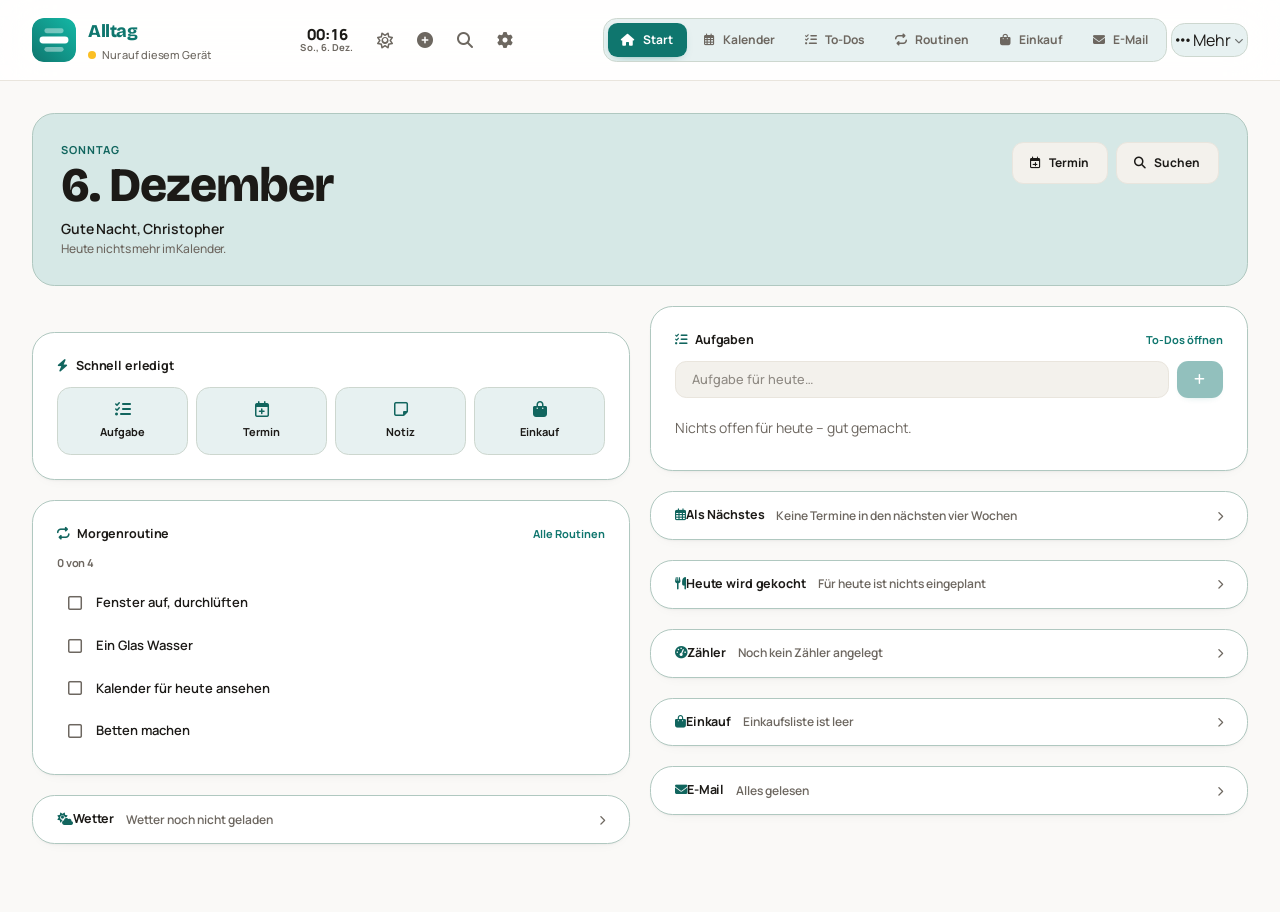
==== commit fd63407a: "Add files via upload" ====
--- a/alltag/index.html
+++ b/alltag/index.html
@@ -3,7 +3,7 @@
 <head>
     <meta charset="UTF-8">
     <meta name="viewport" content="width=device-width, initial-scale=1.0, viewport-fit=cover">
-    <meta name="app-version" content="2026.11.23-9">
+    <meta name="app-version" content="2026.11.27-1">
     <meta name="theme-color" content="#f4f6fb">
     <meta name="mobile-web-app-capable" content="yes">
     <meta name="apple-mobile-web-app-capable" content="yes">
@@ -605,7 +605,7 @@
     <div class="min-h-[100dvh] flex flex-col">
         <header class="sticky top-0 z-40 border-b backdrop-blur-xl divider" style="background: color-mix(in srgb, var(--surface) 85%, transparent);">
             <div class="mx-auto px-4 sm:px-6 lg:px-8 h-16 sm:h-20 flex items-center justify-between gap-4" :class="wideTab ? 'max-w-[1900px]' : 'max-w-7xl'">
-                <div class="flex items-center gap-3 shrink-0">
+                <div class="flex items-center gap-3 min-w-0 md:shrink-0">
                     <svg class="w-10 h-10 sm:w-11 sm:h-11 rounded-xl shrink-0" role="img" aria-label="Logo"><use href="#logoApp"/></svg>
                     <div class="min-w-0 max-w-[9rem] lg:max-w-[14rem]">
                         <h1 class="text-base sm:text-lg font-black tracking-tight truncate"><span x-text="appTitle.first"></span><span class="accent" x-text="appTitle.last"></span></h1>
@@ -620,9 +620,9 @@
                         <span x-text="clockTime"></span>
                         <span class="dt" x-text="clockDate"></span>
                     </button>
-                    <button type="button" @click="openTagesblatt()" class="icon-btn" title="Tagesblatt" aria-label="Tagesblatt"><i class="fa-regular fa-sun"></i></button>
-                    <button type="button" @click="openSchnell()" class="icon-btn" title="Schnell erfassen (Strg + J)" aria-label="Schnell erfassen"><i class="fa-solid fa-circle-plus"></i></button>
-                    <button type="button" @click="openSearch()" class="icon-btn" title="Suchen (Strg + K)" aria-label="Alles durchsuchen"><i class="fa-solid fa-magnifying-glass"></i></button>
+                    <button type="button" @click="openTagesblatt()" class="icon-btn hidden md:inline-flex" title="Tagesblatt" aria-label="Tagesblatt"><i class="fa-regular fa-sun"></i></button>
+                    <button type="button" @click="openSchnell()" class="icon-btn hidden md:inline-flex" title="Schnell erfassen (Strg + J)" aria-label="Schnell erfassen"><i class="fa-solid fa-circle-plus"></i></button>
+                    <button type="button" @click="openSearch()" class="icon-btn hidden md:inline-flex" title="Suchen (Strg + K)" aria-label="Alles durchsuchen"><i class="fa-solid fa-magnifying-glass"></i></button>
                     <button type="button" @click="switchTab('settings')" class="icon-btn" :class="activeTab === 'settings' ? 'accent' : ''" title="Einstellungen" aria-label="Einstellungen"><i class="fa-solid fa-gear"></i></button>
                 </div>
                 <!-- Navigation: die häufigen Bereiche direkt, der Rest unter „Mehr“.
@@ -632,12 +632,14 @@
                         <template x-for="t in mainTabs" :key="t.id">
                             <button @click="switchTab(t.id); navMore = false" :class="activeTab === t.id ? 'on' : ''" class="flex items-center gap-2"><i :class="t.icon"></i><span class="hidden lg:inline" x-text="t.label"></span><span x-show="t.id === 'mail' && mailUnread > 0" class="min-w-[1.1rem] h-[1.1rem] px-1 rounded-full bg-rose-500 text-white text-[10px] font-black grid place-items-center" x-text="mailUnread > 99 ? '99+' : mailUnread"></span></button>
                         </template>
-                        <button @click="navMore = !navMore" :class="moreTabs.some(t => t.id === activeTab) ? 'on' : ''" class="flex items-center gap-2" :aria-expanded="navMore" aria-haspopup="true" aria-label="Weitere Bereiche">
-                            <i :class="(moreTabs.find(t => t.id === activeTab) || {}).icon || 'fa-solid fa-ellipsis'"></i>
-                            <span class="hidden lg:inline" x-text="(moreTabs.find(t => t.id === activeTab) || {}).label || 'Mehr'"></span>
-                            <i class="fa-solid fa-chevron-down text-[9px] opacity-60"></i>
-                        </button>
                     </nav>
+                    <!-- „Mehr“ steht bewusst außerhalb der scrollenden Leiste:
+                         sonst rutscht es bei schmalen Fenstern aus dem Bild. -->
+                    <button @click="navMore = !navMore" :class="moreTabs.some(t => t.id === activeTab) ? 'on' : ''" class="seg ml-1 shrink-0 flex items-center gap-2" :aria-expanded="navMore" aria-haspopup="true" aria-label="Weitere Bereiche">
+                        <i :class="(moreTabs.find(t => t.id === activeTab) || {}).icon || 'fa-solid fa-ellipsis'"></i>
+                        <span class="hidden lg:inline" x-text="(moreTabs.find(t => t.id === activeTab) || {}).label || 'Mehr'"></span>
+                        <i class="fa-solid fa-chevron-down text-[9px] opacity-60"></i>
+                    </button>
                     <div x-show="navMore" x-transition.opacity.duration.120ms x-cloak @click.outside="navMore = false"
                          class="card absolute right-0 top-full mt-2 p-1.5 w-56 z-50" style="box-shadow: var(--shadow-s)">
                         <template x-for="t in moreTabs" :key="t.id">
@@ -664,6 +666,8 @@
                     <button @click="showMore = false; switchTab(t.id)" class="side !py-3.5" :class="activeTab === t.id ? 'on' : ''"><i :class="t.icon" class="w-5 text-center"></i><span x-text="t.label"></span></button>
                 </template>
                 <button @click="showMore = false; openSearch()" class="side !py-3.5"><i class="fa-solid fa-magnifying-glass w-5 text-center"></i>Alles durchsuchen</button>
+                <button @click="showMore = false; openSchnell()" class="side !py-3.5"><i class="fa-solid fa-circle-plus w-5 text-center"></i>Schnell erfassen</button>
+                <button @click="showMore = false; openTagesblatt()" class="side !py-3.5"><i class="fa-regular fa-sun w-5 text-center"></i>Tagesblatt</button>
                 <button @click="showMore = false" class="btn btn-soft w-full !py-3 mt-2">Schließen</button>
             </div>
         </div>
@@ -2367,10 +2371,78 @@
                         </div>
 
                         <!-- Gemeinsame Liste -->
+                        <!-- ===== Abgleich über Firebase ===== -->
+                        <div x-show="!setQuery.trim() && setCat === 'sync'" class="card p-5 sm:p-6 space-y-3">
+                            <div class="flex items-center gap-2 flex-wrap">
+                                <p class="label mr-auto"><i class="fa-solid fa-cloud mr-2"></i>Abgleich über Firebase</p>
+                                <span x-show="fbBereit" class="text-[11px] font-bold" :class="fbState === 'fehler' ? 'text-rose-400' : 'accent'" x-text="fbState === 'läuft' ? 'läuft …' : fbState === 'fehler' ? 'Fehler' : 'verbunden'"></span>
+                            </div>
+                            <p class="text-[11px] muted leading-relaxed">Deine Daten liegen in deiner eigenen Firebase-Datenbank und werden zwischen allen Geräten abgeglichen – verschlüsselt, bevor sie das Gerät verlassen. Auf dem Gerät bleibt eine Kopie, damit die App ohne Netz nicht leer ist.</p>
+
+                            <!-- Einrichtung -->
+                            <details class="inner p-3" :open="!fbBereit">
+                                <summary class="text-[12px] font-bold cursor-pointer">Einrichten – einmalig, etwa zehn Minuten</summary>
+                                <ol class="text-[11px] muted leading-relaxed list-decimal pl-5 space-y-1 mt-2">
+                                    <li>Auf <b>console.firebase.google.com</b> ein Projekt anlegen (Google Analytics kannst du abwählen).</li>
+                                    <li><b>Build → Firestore Database → Datenbank erstellen</b>, Produktionsmodus, Standort <b>eur3</b> oder <b>europe-west3</b>.</li>
+                                    <li><b>Build → Authentication → Jetzt starten</b>, dann <b>E-Mail/Passwort</b> einschalten.</li>
+                                    <li>Zahnrad oben links → <b>Projekteinstellungen</b>. Dort steht die <b>Projekt-ID</b>. Weiter unten unter „Meine Apps“ eine <b>Web-App</b> hinzufügen (Symbol <code>&lt;/&gt;</code>) – danach siehst du den <b>apiKey</b>.</li>
+                                    <li>Beides hier eintragen, dann unten registrieren.</li>
+                                    <li>Zuletzt in <b>Firestore → Regeln</b> die Regeln unten einsetzen und veröffentlichen. Ohne sie lässt Firebase nichts zu.</li>
+                                </ol>
+                                <div class="mt-2">
+                                    <div class="flex items-center gap-2">
+                                        <p class="label !text-[10px] mr-auto">Firestore-Regeln</p>
+                                        <button type="button" class="btn btn-soft !py-1 !text-[11px]" @click="copy(fbRegeln, 'Regeln kopiert')"><i class="fa-regular fa-copy"></i>Kopieren</button>
+                                    </div>
+                                    <pre class="text-[10px] muted mt-1 overflow-x-auto leading-relaxed whitespace-pre-wrap break-all" x-text="fbRegeln"></pre>
+                                </div>
+                            </details>
+
+                            <div class="grid sm:grid-cols-2 gap-2">
+                                <label class="block"><span class="label !text-[10px]">Projekt-ID</span>
+                                    <input type="text" class="field mt-1" x-model="fbCfg.projectId" @change="fbSpeichern()" placeholder="alltag-1a2b3" autocomplete="off" spellcheck="false" aria-label="Firebase-Projekt-ID"></label>
+                                <label class="block"><span class="label !text-[10px]">Web-API-Schlüssel</span>
+                                    <input type="text" class="field mt-1" x-model="fbCfg.apiKey" @change="fbSpeichern()" placeholder="AIza…" autocomplete="off" spellcheck="false" aria-label="Firebase-API-Schlüssel"></label>
+                            </div>
+
+                            <template x-if="!fbBereit">
+                                <div class="space-y-2">
+                                    <div class="grid sm:grid-cols-2 gap-2">
+                                        <label class="block"><span class="label !text-[10px]">E-Mail</span>
+                                            <input type="email" class="field mt-1" x-model="fbCfg.email" autocomplete="username" aria-label="E-Mail für Firebase"></label>
+                                        <label class="block"><span class="label !text-[10px]">Passwort</span>
+                                            <input type="password" class="field mt-1" x-model="fbPass" autocomplete="current-password" @keydown.enter="fbAnmelden(false)" aria-label="Passwort für Firebase"></label>
+                                    </div>
+                                    <p class="text-[11px] muted leading-relaxed">Aus diesem Passwort entsteht auch der Schlüssel für deine Daten. Auf dem zweiten Gerät dieselbe E-Mail und dasselbe Passwort – sonst kommst du an die Daten nicht heran. Mindestens sechs Zeichen, besser zwölf.</p>
+                                    <div class="flex flex-wrap gap-2">
+                                        <button type="button" class="btn btn-primary" :disabled="fbBusy" @click="fbAnmelden(false)"><i class="fa-solid fa-right-to-bracket"></i>Anmelden</button>
+                                        <button type="button" class="btn btn-soft" :disabled="fbBusy" @click="fbAnmelden(true)"><i class="fa-solid fa-user-plus"></i>Erstmalig registrieren</button>
+                                    </div>
+                                </div>
+                            </template>
+
+                            <template x-if="fbBereit">
+                                <div class="space-y-2">
+                                    <div class="inner p-3 text-[11px] font-semibold space-y-1">
+                                        <p><span class="muted">Angemeldet als:</span> <span x-text="fbCfg.email"></span></p>
+                                        <p><span class="muted">Letzter Abgleich:</span> <span x-text="fbLast ? mailDayZeit(new Date(fbLast).toISOString()) : 'noch nicht'"></span></p>
+                                        <p x-show="fbMsg" :class="fbState === 'fehler' ? 'text-amber-400' : ''" x-text="fbMsg"></p>
+                                    </div>
+                                    <div class="flex flex-wrap gap-2">
+                                        <button type="button" class="btn btn-primary" :disabled="fbBusy" @click="fbSync(true)"><i class="fa-solid fa-rotate" :class="fbBusy ? 'spin' : ''"></i>Jetzt abgleichen</button>
+                                        <button type="button" class="btn btn-soft" :disabled="fbBusy" @click="fbAllesHoch()"><i class="fa-solid fa-cloud-arrow-up"></i>Alles hochladen</button>
+                                        <button type="button" class="btn btn-soft" :disabled="fbBusy" @click="fbAllesRunter()"><i class="fa-solid fa-cloud-arrow-down"></i>Alles holen</button>
+                                        <button type="button" class="btn btn-soft" @click="fbAbmelden()"><i class="fa-solid fa-right-from-bracket"></i>Abmelden</button>
+                                    </div>
+                                </div>
+                            </template>
+                        </div>
+
                         <div x-show="!setQuery.trim() && setCat === 'sync'" class="card p-5 sm:p-6 space-y-3">
                             <p class="label"><i class="fa-solid fa-user-group mr-2"></i>Gemeinsame Einkaufsliste</p>
                             <p class="text-[11px] muted leading-relaxed">Eine Einkaufsliste, die du mit jemandem teilst – über einen eigenen Raum mit eigenem Passwort. Geteilt wird <b>nur diese eine Liste</b>: keine Termine, keine Aufgaben, keine Notizen, kein Tresor. Beide Seiten brauchen die App und dieselben drei Angaben.</p>
-                            <p x-show="!syncCfg.url" class="text-[12px] muted">Dafür muss zuerst der Abgleich über das Google-Script eingerichtet sein.</p>
+                            <p x-show="!syncCfg.url" class="text-[12px] muted">Dafür muss zuerst unter „Verbundene Geräte“ die Google-Script-URL eingetragen sein.</p>
                             <template x-if="syncCfg.url">
                                 <div class="space-y-2">
                                     <label class="block"><span class="label !text-[10px]">Welche Liste</span>
@@ -2401,7 +2473,7 @@
                         <div x-show="!setQuery.trim() && setCat === 'notify'" class="card p-5 sm:p-6 space-y-3">
                             <p class="label"><i class="fa-solid fa-chart-line mr-2"></i>Wochenrückblick</p>
                             <p class="text-[11px] muted leading-relaxed">Sonntags um 18 Uhr eine Mail: was du erledigt hast, was offen und überfällig ist, was nächste Woche ansteht, wie die Routinen liefen und wie viel Strom, Gas und Wasser durchgelaufen sind. Nutzt dieselbe Übersicht wie die Morgenmail – nichts Zusätzliches wird abgelegt.</p>
-                            <p x-show="!mailDayReady" class="text-[12px] muted">Dafür muss zuerst der Abgleich über das Google-Script eingerichtet sein.</p>
+                            <p x-show="!mailDayReady" class="text-[12px] muted">Dafür muss zuerst unter „Verbundene Geräte“ die Google-Script-URL eingetragen sein.</p>
                             <template x-if="mailDayReady">
                                 <div class="space-y-2">
                                     <div class="flex flex-wrap gap-2">
@@ -2656,7 +2728,7 @@
 <div class="card p-5 sm:p-6 space-y-5">
                     <div>
                         <p class="label"><i class="fa-solid fa-link mr-2"></i>Verbundene Geräte</p>
-                        <p class="text-[11px] muted mt-1.5 leading-relaxed">Hält Termine, Aufgaben, Einkauf, Tresor und Einstellungen auf deinen Geräten synchron. Alles wird mit deinem Sync-Passwort verschlüsselt, bevor es das Gerät verlässt. Nur pro Gerät bleiben Design/Akzent, Dichte, Startseite, Ansichten, Benachrichtigungen und die Update-Prüfung sowie die Google-Kalender-URL.</p>
+                        <p class="text-[11px] muted mt-1.5 leading-relaxed">Raumname und Passwort gehören zum Google-Script: Sie sichern den Zugriff auf Gmail, die Guten-Morgen-Mail, Erinnerungen, Drive-Sicherungen und die gemeinsame Einkaufsliste. Der Datenabgleich selbst läuft über Firebase (eine Karte weiter oben).</p>
                     </div>
 
                     <form @submit.prevent="saveSyncCreds()" class="space-y-3">
@@ -2676,35 +2748,26 @@
                     </form>
 
                     <div class="pt-5 border-t divider space-y-3" :class="syncReady ? '' : 'opacity-50 pointer-events-none'">
-                        <div class="flex items-center justify-between gap-4">
-                            <div class="min-w-0">
-                                <p class="text-sm font-bold"><i class="fa-brands fa-google mr-2"></i>Über dein Google-Konto</p>
-                                <p class="text-[11px] muted mt-0.5">Ein kleines Script in deinem Drive speichert die verschlüsselten Daten – die Geräte müssen nie gleichzeitig online sein.</p>
-                            </div>
-                            <button type="button" role="switch" :aria-checked="syncCfg.google" class="switch" :class="syncCfg.google ? 'on' : ''" @click="toggleSyncChannel('google')" aria-label="Google-Abgleich"></button>
+                        <div class="min-w-0">
+                            <p class="text-sm font-bold"><i class="fa-brands fa-google mr-2"></i>Google-Script (Gmail, Mails, Erinnerungen, gemeinsame Liste)</p>
+                            <p class="text-[11px] muted mt-0.5">Der Datenabgleich läuft über Firebase. Das Script wird nur noch für Gmail, die Guten-Morgen-Mail, Erinnerungen, den Wochenrückblick, Drive-Sicherungen und die gemeinsame Einkaufsliste gebraucht.</p>
                         </div>
-                        <div x-show="syncCfg.google" class="space-y-3">
-                            <input type="url" x-model="syncCfg.url" @change="saveSyncCfg()" placeholder="https://script.google.com/macros/s/…/exec" class="field" aria-label="Sync-Script-URL">
-                            <div class="flex flex-wrap items-center justify-between gap-3">
-                                <p class="text-[11px] muted min-w-0" :class="gError ? '!text-rose-400' : ''" x-text="gStatusText"></p>
-                                <div class="flex gap-2">
-                                    <button type="button" @click="copySyncScript()" class="btn btn-soft"><i class="fa-regular fa-copy"></i>Script kopieren</button>
-                                    <button type="button" @click="saveSyncCfg(); syncGoogle(true)" class="btn btn-soft" :disabled="gBusy"><i class="fa-solid fa-rotate" :class="gBusy ? 'spin' : ''"></i>Jetzt abgleichen</button>
-                                </div>
-                            </div>
-                            <details class="inner p-4 text-[11px] leading-relaxed">
-                                <summary class="cursor-pointer text-xs font-bold">Einrichtung (einmalig, ca. 3 Minuten)</summary>
-                                <ol class="list-decimal pl-5 mt-3 space-y-1.5 muted">
-                                    <li>Oben auf <b>Script kopieren</b> klicken.</li>
-                                    <li>Auf <b>script.google.com</b> mit deinem Google-Konto anmelden und <b>Neues Projekt</b> wählen.</li>
-                                    <li>Den Beispielcode komplett löschen, das kopierte Script einfügen und speichern.</li>
-                                    <li><b>Bereitstellen → Neue Bereitstellung → Typ „Web-App“</b>: Ausführen als <b>Ich</b>, Zugriff <b>Jeder</b> → Bereitstellen.</li>
-                                    <li>Drive-Zugriff erlauben (bei der Warnung „Nicht verifiziert“: <b>Erweitert → Weiter</b>).</li>
-                                    <li>Die <b>Web-App-URL</b> hier einfügen. Auf dem zweiten Gerät dieselbe URL, denselben Raumnamen und dasselbe Passwort eintragen.</li>
-                                </ol>
-                                <p class="mt-3 muted">„Jeder“ heißt nur, dass kein Google-Login nötig ist. Gespeichert werden ausschließlich verschlüsselte Daten unter einem nicht erratbaren Dateinamen in deinem Drive.</p>
-                            </details>
+                        <input type="url" x-model="syncCfg.url" @change="saveSyncCfg()" placeholder="https://script.google.com/macros/s/…/exec" class="field" aria-label="Script-URL">
+                        <div class="flex flex-wrap items-center justify-between gap-3">
+                            <p class="text-[11px] muted min-w-0" x-text="syncCfg.url ? 'Script eingetragen.' : 'Noch keine Script-URL eingetragen.'"></p>
+                            <button type="button" @click="copySyncScript()" class="btn btn-soft"><i class="fa-regular fa-copy"></i>Script kopieren</button>
                         </div>
+                        <details class="inner p-4 text-[11px] leading-relaxed">
+                            <summary class="cursor-pointer text-xs font-bold">Einrichtung (einmalig, ca. 3 Minuten)</summary>
+                            <ol class="list-decimal pl-5 mt-3 space-y-1.5 muted">
+                                <li>Oben auf <b>Script kopieren</b> klicken.</li>
+                                <li>Auf <b>script.google.com</b> mit deinem Google-Konto anmelden und <b>Neues Projekt</b> wählen.</li>
+                                <li>Den Beispielcode komplett löschen, das kopierte Script einfügen und speichern.</li>
+                                <li><b>Bereitstellen → Neue Bereitstellung → Typ „Web-App“</b>: Ausführen als <b>Ich</b>, Zugriff <b>Jeder</b> → Bereitstellen.</li>
+                                <li>Zugriff erlauben (bei der Warnung „Nicht verifiziert“: <b>Erweitert → Weiter</b>).</li>
+                                <li>Die <b>Web-App-URL</b> hier einfügen – auf jedem Gerät dieselbe URL, derselbe Raumname und dasselbe Passwort.</li>
+                            </ol>
+                        </details>
                     </div>
 
                     <div class="pt-5 border-t divider space-y-3" :class="syncReady ? '' : 'opacity-50 pointer-events-none'">
@@ -2727,7 +2790,7 @@
                             <div class="card p-5 sm:p-6"><div class="space-y-3">
                         <p class="label"><i class="fa-brands fa-google-drive mr-2"></i>Sicherungen in Google Drive</p>
                         <template x-if="!backupReady()">
-                            <p class="text-[11px] muted">Dafür müssen deine Geräte über Google verbunden sein. <button type="button" class="accent font-bold" @click="setCat = 'sync'">Zu den verbundenen Geräten</button></p>
+                            <p class="text-[11px] muted">Dafür muss die Google-Script-URL eingetragen sein. <button type="button" class="accent font-bold" @click="setCat = 'sync'">Zu den verbundenen Geräten</button></p>
                         </template>
                         <template x-if="backupReady()">
                             <div class="space-y-3">
@@ -3541,7 +3604,7 @@
                 <label class="label" for="imUrl">Adresse der Rezeptseite</label>
                 <input id="imUrl" type="url" x-model="importUrl" class="field" placeholder="https://…" @keydown.enter.prevent="importFromUrl()">
                 <p class="muted text-[11px] leading-relaxed">Die Seite wird über dein eigenes Google-Script geladen, weil der Browser fremde Seiten nicht direkt lesen darf. Klappt bei allen Seiten mit Rezept-Auszeichnung, also bei den meisten Koch-Portalen.</p>
-                <p x-show="!syncCfg.url" class="text-[11px] font-bold text-amber-400">Dafür muss unter „Verbundene Geräte“ das Google-Script eingerichtet sein.</p>
+                <p x-show="!syncCfg.url" class="text-[11px] font-bold text-amber-400">Dafür muss unter „Verbundene Geräte“ die Google-Script-URL eingetragen sein.</p>
             </div>
 
             <div x-show="importWay === 'pdf'" class="space-y-2">
@@ -4770,6 +4833,35 @@
             const base = await crypto.subtle.importKey('raw', te.encode(password), 'PBKDF2', false, ['deriveKey']);
             return crypto.subtle.deriveKey({ name: 'PBKDF2', salt, iterations, hash: 'SHA-256' }, base, { name: 'AES-GCM', length: 256 }, false, ['encrypt', 'decrypt']);
         }
+        /* ---------- Firebase ----------
+           Bewusst ohne das Firebase-SDK: Die REST-Schnittstellen reichen für
+           Anmeldung und Datenbank, und die App bleibt eine Datei ohne 300 KB
+           Fremdcode. Der Preis: keine Live-Benachrichtigungen vom Server, es
+           wird in kurzen Abständen nachgefragt. */
+        const FB_AUTH = 'https://identitytoolkit.googleapis.com/v1/accounts:';
+        const FB_TOKEN = 'https://securetoken.googleapis.com/v1/token';
+        /* Pfad der Dokumente eines Nutzers, einmal als Adresse und einmal als
+           Name, wie ihn Firestore in Schreibvorgängen erwartet. */
+        const FB_API = 'https://firestore.googleapis.com/v1/';
+        const fbBasis = pid => 'projects/' + pid + '/databases/(default)/documents';
+        const fbPfad = (pid, uid) => fbBasis(pid) + '/nutzer/' + uid + '/eintraege';
+        /* Firestore erlaubt keinen Doppelpunkt am Anfang und keine Schrägstriche
+           in Dokumentnamen; die Schlüssel der App sehen aus wie „ev:abc“. */
+        const fbId = k => String(k).replace(/[\/:.*~]/g, m => ({ '/': '~s', ':': '~d', '.': '~p', '*': '~a', '~': '~~' }[m]));
+        const fbKey = id => String(id).replace(/~[sdpa~]/g, m => ({ '~s': '/', '~d': ':', '~p': '.', '~a': '*', '~~': '~' }[m]));
+
+        /* Ein Schlüssel, der sich ausleiten und wieder einlesen lässt – nötig,
+           damit „angemeldet bleiben“ ohne erneute Passworteingabe geht. */
+        async function fbSchluessel(passwort, uid) {
+            const base = await crypto.subtle.importKey('raw', te.encode(passwort), 'PBKDF2', false, ['deriveKey']);
+            return crypto.subtle.deriveKey({ name: 'PBKDF2', salt: te.encode('firebase|' + uid), iterations: 250000, hash: 'SHA-256' },
+                base, { name: 'AES-GCM', length: 256 }, true, ['encrypt', 'decrypt']);
+        }
+        async function fbSchluesselText(key) { return toB64(await crypto.subtle.exportKey('raw', key)); }
+        async function fbSchluesselAus(text) {
+            return crypto.subtle.importKey('raw', fromB64(text), { name: 'AES-GCM' }, false, ['encrypt', 'decrypt']);
+        }
+
         async function encryptJSON(key, obj) {
             const iv = crypto.getRandomValues(new Uint8Array(12));
             return { iv: toB64(iv), data: toB64(await crypto.subtle.encrypt({ name: 'AES-GCM', iv }, key, te.encode(JSON.stringify(obj)))) };
@@ -4869,7 +4961,7 @@
         const sha256Hex = async s => [...new Uint8Array(await crypto.subtle.digest('SHA-256', te.encode(s)))].map(b => b.toString(16).padStart(2, '0')).join('');
         let syncMeta = {};                                  // pro Eintrag: { u: Änderungszeit, h: Hash } bzw. { u, d: 1 } für Gelöschtes
         let syncKeyCache = { tag: '', key: null };          // abgeleiteter Schlüssel (nur im Speicher)
-        const syncRt = { gen: 0, peer: null, conns: new Map(), retryTimer: null, sendTimer: null, gTimer: null, gPoll: null };
+        const syncRt = { gen: 0, peer: null, conns: new Map(), retryTimer: null, sendTimer: null, fbTimer: null, fbPoll: null };
         const PEER_LIB = 'https://cdn.jsdelivr.net/npm/peerjs@1.5/dist/peerjs.min.js';
         const SYNC_SCRIPT = `/**
  * Christophers Space – Sync-Script
@@ -6717,7 +6809,7 @@
                     { cat: 'mail', src: 'mail', k: 'notify', type: 'toggle', label: 'Bei neuen Mails benachrichtigen', desc: 'Hinweis in der App, bei aktivierten Benachrichtigungen auch als Systemhinweis' },
                     { cat: 'mail', src: 'mail', k: 'preview', type: 'toggle', label: 'Vorschautext in der Liste zeigen' },
                     { cat: 'mail', src: 'mail', k: 'images', type: 'toggle', label: 'Externe Bilder immer laden', desc: 'Absender können dann sehen, dass du die Mail geöffnet hast' },
-                    { cat: 'sync', k: 'autoBackup', type: 'toggle', label: 'Automatische Sicherung in Google Drive', desc: 'Legt regelmäßig eine verschlüsselte Sicherung an (die letzten 8 bleiben erhalten). Benötigt den Google-Abgleich.' },
+                    { cat: 'sync', k: 'autoBackup', type: 'toggle', label: 'Automatische Sicherung in Google Drive', desc: 'Legt regelmäßig eine verschlüsselte Sicherung an (die letzten 8 bleiben erhalten). Benötigt die Google-Script-URL unter „Verbundene Geräte“.' },
                     { cat: 'sync', k: 'backupEvery', type: 'select', if: 'autoBackup', label: 'Sicherung erstellen', o: [[1, 'Täglich'], [7, 'Wöchentlich'], [30, 'Monatlich']] },
                     { cat: 'vault', k: 'vaultLockMin', type: 'select', label: 'Automatisch sperren nach', o: [[1, '1 Minute'], [2, '2 Minuten'], [5, '5 Minuten'], [10, '10 Minuten'], [15, '15 Minuten'], [30, '30 Minuten']] },
                     { cat: 'vault', k: 'lockOnHide', type: 'toggle', label: 'Sofort sperren, wenn die App im Hintergrund ist', desc: 'Beim Wechsel in einen anderen Tab oder eine andere App' },
@@ -6738,9 +6830,9 @@
                 wocheBusy: false, wocheMsg: '', wocheStat: null,
                 syncStatus: 'Nur auf diesem Gerät', syncOk: false,
                 googleScriptUrl: '', googleScriptUrlInput: '',
-                syncCfg: { room: '', pass: '', google: false, p2p: false, url: '' },
+                syncCfg: { room: '', pass: '', p2p: false, url: '' },
                 syncRoomInput: '', syncPassInput: '', syncPassShow: false, syncError: '',
-                gBusy: false, gError: '', gLast: 0, _syncToastAt: 0,
+                gBusy: false, gLast: 0, _syncToastAt: 0,
                 backups: [], backupBusy: false, backupMsg: '', _backupTry: 0,
                 backupLast: (() => { try { return Number(localStorage.getItem('organizer_backup_last')) || 0; } catch (e) { return 0; } })(),
                 p2p: { status: 'off', role: '', peers: 0, error: '' },
@@ -6868,6 +6960,8 @@
                     this.googleScriptUrl = this.googleScriptUrlInput = localStorage.getItem('organizer_gscript_url') || '';
                     const sc = readJSON(SYNC_CFG_KEY, null);
                     if (sc && typeof sc === 'object') this.syncCfg = { ...this.syncCfg, ...sc };
+                    const fc = readJSON('organizer_fbcfg', null);
+                    if (fc && typeof fc === 'object') this.fbCfg = { ...this.fbCfg, ...fc };
                     const tc = readJSON('organizer_teilcfg', null);
                     if (tc && typeof tc === 'object') this.teilCfg = { ...this.teilCfg, ...tc };
                     this.syncRoomInput = this.syncCfg.room || localStorage.getItem('organizer_sync_room') || '';
@@ -6941,7 +7035,7 @@
                         mq2.addEventListener('change', e => { this.schmal = e.matches; });
                     } catch (e) {}
                     setTimeout(() => this.pushAgenda(), 4000);
-                    window.addEventListener('online', () => { this.online = true; this.touchSync(); if (this.syncCfg.google) this.syncGoogle(); });
+                    window.addEventListener('online', () => { this.online = true; this.touchSync(); if (this.fbBereit) this.fbSync(true); });
                     window.addEventListener('offline', () => { this.online = false; });
                     this.$watch('activeTab', v => { if (v === 'today') this.loadWeather(); this.vaultError = ''; this.mpInput = this.mpConfirm = ''; if (v === 'calendar') this.scrollGrid(); });
                     this.$watch('calendarView', () => this.scrollGrid());
@@ -7182,25 +7276,19 @@
                 },
                 /* ---------- Geräte-Abgleich (Google & P2P) ---------- */
                 get syncReady() { return !!this.syncCfg.room && (this.syncCfg.pass || '').length >= 8 && !!window.crypto?.subtle; },
-                get syncActive() { return this.syncReady && (this.syncCfg.google || this.syncCfg.p2p); },
+                get syncActive() { return this.fbBereit || (this.syncReady && this.syncCfg.p2p); },
                 get headerStatus() {
                     if (!this.online) return 'Offline – Änderungen werden später abgeglichen';
                     if (!this.syncActive) return this.syncStatus;
                     const p = [];
-                    if (this.syncCfg.google) p.push(this.gError ? 'Google ⚠' : this.gBusy ? 'Google …' : this.gLast ? 'Google ✓' : 'Google');
+                    if (this.fbBereit) p.push(this.fbState === 'fehler' ? 'Firebase ⚠' : this.fbBusy ? 'Firebase …' : this.fbLast ? 'Firebase ✓' : 'Firebase');
                     if (this.syncCfg.p2p) p.push({ connected: 'P2P ✓', waiting: 'P2P wartet', connecting: 'P2P …', error: 'P2P ⚠' }[this.p2p.status] || 'P2P');
                     return 'Abgleich: ' + p.join(' · ');
                 },
                 get headerOk() {
                     if (!this.online) return false;
                     if (!this.syncActive) return this.syncOk;
-                    return (!this.syncCfg.google || (!this.gError && !!this.gLast)) && (!this.syncCfg.p2p || ['connected', 'waiting'].includes(this.p2p.status));
-                },
-                get gStatusText() {
-                    if (!this.syncCfg.url) return 'Bitte die Web-App-URL deines Scripts eintragen.';
-                    if (this.gBusy) return 'Gleiche ab …';
-                    if (this.gError) return '⚠ ' + this.gError;
-                    return this.gLast ? 'Zuletzt abgeglichen: ' + new Date(this.gLast).toLocaleString('de-DE', { day: 'numeric', month: 'short', hour: '2-digit', minute: '2-digit' }) : 'Noch nicht abgeglichen.';
+                    return (!this.fbBereit || (this.fbState !== 'fehler' && !!this.fbLast)) && (!this.syncCfg.p2p || ['connected', 'waiting'].includes(this.p2p.status));
                 },
                 get p2pStatusText() {
                     const s = this.p2p;
@@ -7227,26 +7315,24 @@
                 async clearSync() {
                     if (!await this.ask('Abgleich beenden und die Zugangsdaten von diesem Gerät entfernen? Deine Daten bleiben erhalten.')) return;
                     this.stopSync();
-                    Object.assign(this.syncCfg, { room: '', pass: '', google: false, p2p: false });
-                    this.syncPassInput = ''; this.syncRoomInput = ''; this.gError = ''; this.gLast = 0;
+                    Object.assign(this.syncCfg, { room: '', pass: '', p2p: false });
+                    this.syncPassInput = ''; this.syncRoomInput = ''; this.gLast = 0;
                     this.saveSyncCfg(); this.toast('Abgleich beendet');
                 },
                 toggleSyncChannel(ch) {
                     if (!this.syncReady) return;
                     this.syncCfg[ch] = !this.syncCfg[ch]; this.saveSyncCfg();
-                    if (ch === 'google') { this.gError = ''; if (this.syncCfg.google && this.syncCfg.url) this.syncGoogle(true); }
-                    else if (this.syncCfg.p2p) this.startP2P(); else this.stopP2P();
+                    if (this.syncCfg.p2p) this.startP2P(); else this.stopP2P();
                 },
                 copySyncScript() { this.copyText(SYNC_SCRIPT, 'Script kopiert – jetzt in Google Apps Script einfügen'); },
                 startSync() {
-                    if (!this.syncReady) return;
-                    if (this.syncCfg.google && this.syncCfg.url) setTimeout(() => this.syncGoogle(), 1500);
-                    if (this.syncCfg.p2p) this.startP2P();
-                    clearInterval(syncRt.gPoll);
-                    syncRt.gPoll = setInterval(() => { if (document.visibilityState === 'visible' && this.syncReady && this.syncCfg.google && this.syncCfg.url) this.syncGoogle(); }, 120000);
-                },
-                stopSync() { this.stopP2P(); clearInterval(syncRt.gPoll); clearTimeout(syncRt.gTimer); clearTimeout(syncRt.sendTimer); },
-                restartSync() { syncKeyCache = { tag: '', key: null }; this.gError = ''; this.stopSync(); this.startSync(); },
+                    if (this.fbBereit) setTimeout(() => this.fbSync(true), 800);
+                    clearInterval(syncRt.fbPoll);
+                    syncRt.fbPoll = setInterval(() => { if (this.fbBereit && document.visibilityState === 'visible') this.fbSync(); }, 30000);
+                    if (this.syncReady && this.syncCfg.p2p) this.startP2P();
+                },
+                stopSync() { this.stopP2P(); clearInterval(syncRt.fbPoll); clearTimeout(syncRt.sendTimer); },
+                restartSync() { syncKeyCache = { tag: '', key: null }; this.stopSync(); this.startSync(); },
                 /* Hält das Wetter von selbst frisch, solange die App offen und sichtbar ist. */
                 wxTick() {
                     if (!this.cfg.weather || this.cfg.weatherAuto === false) return;
@@ -7261,9 +7347,233 @@
                     this.maybeAutoCheck();
                     this.wxTick();
                     if (!this.syncReady) return;
-                    if (this.syncCfg.google && this.syncCfg.url && Date.now() - this.gLast > 30000) this.syncGoogle();
+                    if (this.fbBereit && Date.now() - this.fbLast > 30000) this.fbSync();
                     if (this.syncCfg.p2p && ['off', 'error'].includes(this.p2p.status)) this.startP2P();
                 },
+                /* ================= FIREBASE =================
+                   Zweiter Abgleichweg neben dem Google-Script. Die Daten liegen
+                   in Firestore, verschlüsselt wie bisher – der Server sieht nur
+                   Kennungen und Zeitstempel. Die Zusammenführung übernimmt
+                   dieselbe Mechanik wie beim Script: ein Eintrag je Schlüssel,
+                   der jüngere gewinnt, Gelöschtes bleibt als Grabstein stehen. */
+                fbCfg: { on: false, apiKey: '', projectId: '', email: '', uid: '', refresh: '', keyB64: '', lastU: 0 },
+                fbBusy: false, fbMsg: '', fbPass: '', fbState: '', fbLast: 0,
+                _fbTok: '', _fbTokBis: 0, _fbKey: null,
+
+                get fbBereit() { return !!(this.fbCfg.on && this.fbCfg.apiKey && this.fbCfg.projectId && this.fbCfg.uid && this.fbCfg.refresh); },
+
+                fbSpeichern() { try { localStorage.setItem('organizer_fbcfg', JSON.stringify(this.fbCfg)); } catch (e) {} },
+
+                /* Ein gültiges Zugangsmerkmal. Es läuft nach einer Stunde ab und
+                   wird mit dem Erneuerungsmerkmal nachgeholt – das ist der Teil,
+                   der „angemeldet bleiben“ möglich macht. */
+                async fbToken() {
+                    if (this._fbTok && Date.now() < this._fbTokBis - 60000) return this._fbTok;
+                    if (!this.fbCfg.refresh) throw new Error('Nicht angemeldet');
+                    const res = await fetch(FB_TOKEN + '?key=' + encodeURIComponent(this.fbCfg.apiKey), {
+                        method: 'POST', headers: { 'Content-Type': 'application/json' },
+                        body: JSON.stringify({ grant_type: 'refresh_token', refresh_token: this.fbCfg.refresh })
+                    });
+                    const d = await res.json();
+                    if (!res.ok) throw new Error(this.fbFehler(d) || 'Anmeldung abgelaufen – bitte neu anmelden');
+                    this._fbTok = d.id_token; this._fbTokBis = Date.now() + (Number(d.expires_in) || 3600) * 1000;
+                    if (d.refresh_token && d.refresh_token !== this.fbCfg.refresh) { this.fbCfg.refresh = d.refresh_token; this.fbSpeichern(); }
+                    return this._fbTok;
+                },
+
+                /* Firebase antwortet mit sprechenden, aber englischen Kürzeln. */
+                fbFehler(d) {
+                    const m = String(d && d.error && (d.error.message || d.error.status) || '');
+                    const tabelle = {
+                        EMAIL_EXISTS: 'Diese Adresse ist schon registriert – bitte anmelden statt registrieren.',
+                        EMAIL_NOT_FOUND: 'Diese Adresse ist nicht registriert.',
+                        INVALID_PASSWORD: 'Falsches Passwort.',
+                        INVALID_LOGIN_CREDENTIALS: 'E-Mail oder Passwort stimmt nicht.',
+                        WEAK_PASSWORD: 'Das Passwort muss mindestens sechs Zeichen haben.',
+                        INVALID_EMAIL: 'Das ist keine gültige E-Mail-Adresse.',
+                        TOKEN_EXPIRED: 'Die Anmeldung ist abgelaufen – bitte neu anmelden.',
+                        USER_DISABLED: 'Dieses Konto ist gesperrt.',
+                        TOO_MANY_ATTEMPTS_TRY_LATER: 'Zu viele Versuche – bitte später erneut.',
+                        OPERATION_NOT_ALLOWED: 'In der Firebase-Konsole ist „E-Mail/Passwort“ noch nicht eingeschaltet (Authentication → Sign-in method).',
+                        PERMISSION_DENIED: 'Die Firestore-Regeln lassen das nicht zu. Bitte die Regeln aus der Anleitung einsetzen.',
+                        NOT_FOUND: 'Projekt oder Datenbank nicht gefunden – stimmt die Projekt-Kennung? Ist Firestore angelegt?'
+                    };
+                    for (const k in tabelle) if (m.indexOf(k) === 0 || m === k) return tabelle[k];
+                    return m;
+                },
+
+                async fbAnmelden(neu) {
+                    const mail = (this.fbCfg.email || '').trim(), pass = this.fbPass;
+                    if (!this.fbCfg.apiKey.trim() || !this.fbCfg.projectId.trim()) return this.fbMsg = 'Bitte zuerst Projekt-Kennung und Web-API-Schlüssel eintragen.';
+                    if (!mail || !pass) return this.fbMsg = 'E-Mail und Passwort fehlen.';
+                    this.fbBusy = true; this.fbMsg = '';
+                    try {
+                        const res = await fetch(FB_AUTH + (neu ? 'signUp' : 'signInWithPassword') + '?key=' + encodeURIComponent(this.fbCfg.apiKey.trim()), {
+                            method: 'POST', headers: { 'Content-Type': 'application/json' },
+                            body: JSON.stringify({ email: mail, password: pass, returnSecureToken: true })
+                        });
+                        const d = await res.json();
+                        if (!res.ok) throw new Error(this.fbFehler(d) || 'Anmeldung fehlgeschlagen');
+                        this.fbCfg.uid = d.localId; this.fbCfg.refresh = d.refreshToken; this.fbCfg.email = mail;
+                        this._fbTok = d.idToken; this._fbTokBis = Date.now() + (Number(d.expiresIn) || 3600) * 1000;
+                        /* Der Schlüssel entsteht aus dem Passwort und der Nutzerkennung –
+                           damit kommt jedes Gerät mit denselben Angaben an dieselben Daten. */
+                        this._fbKey = await fbSchluessel(pass, d.localId);
+                        this.fbCfg.keyB64 = await fbSchluesselText(this._fbKey);
+                        this.fbCfg.on = true; this.fbPass = '';
+                        this.fbSpeichern();
+                        this.fbMsg = neu ? 'Konto angelegt und angemeldet.' : 'Angemeldet.';
+                    } catch (e) { this.fbMsg = e.message; this.merkeFehler('Firebase', e.message); }
+                    finally { this.fbBusy = false; }
+                    /* Der erste Abgleich läuft erst nach dem Anmelden – sonst stolpert
+                       er über die eigene „läuft gerade“-Sperre und täte nichts. */
+                    if (this.fbBereit) await this.fbSync(true);
+                },
+
+                fbAbmelden() {
+                    this.fbCfg = { ...this.fbCfg, on: false, uid: '', refresh: '', keyB64: '', lastU: 0 };
+                    this._fbTok = ''; this._fbKey = null; this.fbSpeichern();
+                    this.fbMsg = 'Abgemeldet. Die Daten bleiben in Firebase liegen.';
+                },
+
+                async fbGetKey() {
+                    if (this._fbKey) return this._fbKey;
+                    if (!this.fbCfg.keyB64) throw new Error('Kein Schlüssel – bitte neu anmelden.');
+                    this._fbKey = await fbSchluesselAus(this.fbCfg.keyB64);
+                    return this._fbKey;
+                },
+
+                /* pfad hängt an .../documents an, body macht daraus eine Anfrage mit POST */
+                async fbRuf(pfad, body) {
+                    const tok = await this.fbToken();
+                    const res = await fetch(FB_API + fbBasis(this.fbCfg.projectId.trim()) + pfad, {
+                        method: body ? 'POST' : 'GET',
+                        headers: { Authorization: 'Bearer ' + tok, 'Content-Type': 'application/json' },
+                        ...(body ? { body: JSON.stringify(body) } : {})
+                    });
+                    const d = await res.json().catch(() => ({}));
+                    if (!res.ok) throw new Error(this.fbFehler(d) || ('Firestore antwortet ' + res.status));
+                    return d;
+                },
+
+                /* ---------- Hochladen ----------
+                   Nur Geändertes, und in Paketen: Firestore nimmt bis zu 500
+                   Schreibvorgänge auf einmal entgegen. */
+                async fbPush() {
+                    const key = await this.fbGetKey();
+                    const schnapp = this.buildSnapshot();
+                    const offen = Object.entries(schnapp.items).filter(([k, r]) => (r.u || 0) > (this.fbCfg.lastU || 0));
+                    if (!offen.length) return 0;
+                    const pfad = fbPfad(this.fbCfg.projectId.trim(), this.fbCfg.uid);
+                    for (let i = 0; i < offen.length; i += 400) {
+                        const writes = [];
+                        for (const [k, r] of offen.slice(i, i + 400)) {
+                            const felder = { u: { integerValue: String(r.u || 0) } };
+                            if (r.d) felder.d = { booleanValue: true };
+                            else felder.j = { stringValue: JSON.stringify(await encryptJSON(key, r.v)) };
+                            writes.push({ update: { name: pfad + '/' + fbId(k), fields: felder },
+                                          updateMask: { fieldPaths: ['u', 'd', 'j'] } });
+                        }
+                        await this.fbRuf(':commit', { writes });
+                    }
+                    return offen.length;
+                },
+
+                /* ---------- Herunterladen ----------
+                   Gefragt wird nur nach dem, was sich seit dem letzten Mal geändert
+                   hat. Der Zeitstempel kommt vom Eintrag selbst, nicht vom Server –
+                   so bleibt die Reihenfolge dieselbe wie beim Zusammenführen. */
+                async fbPull(zwingen) {
+                    const key = await this.fbGetKey();
+                    let ab = Number(this.fbCfg.lastU) || 0, geholt = 0, hoechste = ab;
+                    const items = {};
+                    for (let runde = 0; runde < 20; runde++) {
+                        /* runQuery läuft auf dem Elterndokument, nicht auf der Wurzel */
+                        const antwort = await this.fbRuf('/nutzer/' + this.fbCfg.uid + ':runQuery', {
+                            structuredQuery: {
+                                from: [{ collectionId: 'eintraege' }],
+                                where: { fieldFilter: { field: { fieldPath: 'u' }, op: 'GREATER_THAN', value: { integerValue: String(ab) } } },
+                                orderBy: [{ field: { fieldPath: 'u' }, direction: 'ASCENDING' }],
+                                limit: 300
+                            }
+                        });
+                        const zeilen = (Array.isArray(antwort) ? antwort : []).filter(z => z && z.document);
+                        for (const z of zeilen) {
+                            const name = z.document.name || '', f = z.document.fields || {};
+                            const k = fbKey(name.slice(name.lastIndexOf('/') + 1));
+                            const u = Number(f.u && f.u.integerValue) || 0;
+                            if (u > hoechste) hoechste = u;
+                            if (f.d && f.d.booleanValue) { items[k] = { u, d: 1 }; geholt++; continue; }
+                            try { items[k] = { u, v: await decryptJSON(key, JSON.parse(f.j.stringValue)) }; geholt++; }
+                            catch (e) { /* mit einem anderen Passwort verschlüsselt – überspringen */ }
+                        }
+                        if (zeilen.length < 300) break;
+                        ab = hoechste;
+                    }
+                    /* „Alles holen“ soll wirklich alles setzen – also den eigenen
+                       Merker für diese Einträge vorher aus dem Weg räumen. */
+                    if (zwingen) for (const k in items) delete syncMeta[k];
+                    if (geholt) this.applyRemote({ v: 1, items });
+                    if (hoechste > (this.fbCfg.lastU || 0)) { this.fbCfg.lastU = hoechste; this.fbSpeichern(); }
+                    return geholt;
+                },
+
+                /* ---------- Ein Durchgang ----------
+                   Erst holen, dann schicken: So gewinnt bei gleichzeitiger Änderung
+                   nicht einfach das Gerät, das zuletzt gespeichert hat, sondern die
+                   jüngere Änderung je Eintrag. */
+                async fbSync(sofort) {
+                    if (!this.fbBereit || this.fbBusy) return;
+                    if (!sofort && Date.now() - this.fbLast < 4000) return;
+                    this.fbBusy = true; this.fbState = 'läuft';
+                    try {
+                        const rein = await this.fbPull();
+                        this.stampChanges();
+                        const raus = await this.fbPush();
+                        /* „lastU“ wandert nur mit dem, was wirklich vom Server kam.
+                           Würde hier der eigene Stand zählen, bliebe eine fremde
+                           Änderung mit gleichem Zeitstempel für immer unsichtbar. */
+                        this.fbLast = Date.now(); this.fbState = 'ok';
+                        this.fbMsg = (rein || raus) ? (rein ? rein + ' empfangen' : '') + (rein && raus ? ', ' : '') + (raus ? raus + ' gesendet' : '') : 'Alles aktuell';
+                        if (rein) this.saveAllData();
+                    } catch (e) {
+                        this.fbState = 'fehler'; this.fbMsg = e.message;
+                        this.merkeFehler('Firebase', e.message);
+                    } finally { this.fbBusy = false; }
+                },
+
+                /* Alles noch einmal hochladen – nach einem Wechsel des Passworts oder
+                   wenn ein Gerät mit altem Stand dazukommt. */
+                async fbAllesHoch() {
+                    if (!await this.ask('Alle Daten dieses Geräts noch einmal zu Firebase hochladen?')) return;
+                    this.fbCfg.lastU = 0; this.fbSpeichern();
+                    this.stampChanges();
+                    this.fbBusy = true; this.fbMsg = '';
+                    try { const n = await this.fbPush(); this.fbMsg = n + ' Einträge hochgeladen.'; }
+                    catch (e) { this.fbMsg = e.message; }
+                    finally { this.fbBusy = false; }
+                },
+
+                /* Alles neu holen: setzt den Merker zurück, damit nichts übersprungen wird. */
+                async fbAllesRunter() {
+                    this.fbCfg.lastU = 0; this.fbSpeichern();
+                    this.fbBusy = true; this.fbMsg = '';
+                    try { const n = await this.fbPull(true); this.saveAllData(); this.fbMsg = n + ' Einträge geholt.'; }
+                    catch (e) { this.fbMsg = e.message; }
+                    finally { this.fbBusy = false; }
+                },
+
+                get fbRegeln() {
+                    return ['rules_version = \'2\';',
+                        'service cloud.firestore {',
+                        '  match /databases/{database}/documents {',
+                        '    match /nutzer/{uid}/{dokumente=**} {',
+                        '      allow read, write: if request.auth != null && request.auth.uid == uid;',
+                        '    }',
+                        '  }',
+                        '}'].join('\n');
+                },
+
                 async getSyncKey() {
                     const tag = this.syncCfg.room + '\u0000' + this.syncCfg.pass;
                     if (syncKeyCache.tag !== tag) syncKeyCache = { tag, key: await deriveKey(this.syncCfg.pass, te.encode('space-sync|' + this.syncCfg.room), 250000) };
@@ -7308,9 +7618,9 @@
                     return changed;
                 },
                 queueSync() {
-                    if (!this.syncReady) return;
+                    if (!this.syncReady && !this.fbBereit) return;
                     clearTimeout(syncRt.sendTimer); syncRt.sendTimer = setTimeout(() => this.p2pBroadcast(), 600);
-                    if (this.syncCfg.google && this.syncCfg.url) { clearTimeout(syncRt.gTimer); syncRt.gTimer = setTimeout(() => this.syncGoogle(), 2500); }
+                    if (this.fbBereit) { clearTimeout(syncRt.fbTimer); syncRt.fbTimer = setTimeout(() => this.fbSync(), 2500); }
                 },
                 buildSnapshot(forBackup) {
                     const maps = {};
@@ -7468,36 +7778,8 @@
                         return daten;
                     } finally { clearTimeout(to); }
                 },
-                async syncGoogle(manual = false) {
-                    if (!this.syncReady || !this.syncCfg.google) return;
-                    if (!this.syncCfg.url) { if (manual) this.toast('Bitte zuerst die Script-URL eintragen'); return; }
-                    if (this.gBusy) { return; }
-                    this.gBusy = true;
-                    try {
-                        this.stampChanges();
-                        let got = await this.gCall({ action: 'get' }), done = false;
-                        for (let i = 0; i < 4 && !done; i++) {
-                            if (!got.ok) throw new Error(got.error || 'Serverfehler');
-                            const remote = got.blob ? await this.decryptSnap(got.blob) : { v: 1, items: {} };
-                            if (!this.applyRemote(remote).needPush) { done = true; break; }
-                            const put = await this.gCall({ action: 'put', baseRev: got.rev, blob: await this.encryptSnap() });
-                            if (put.ok) { done = true; break; }
-                            if (!put.conflict) throw new Error(put.error || 'Serverfehler');
-                            got = { ok: true, rev: put.rev, blob: put.blob }; // jemand war schneller → dessen Stand mit unserem zusammenführen und erneut senden
-                        }
-                        if (!done) throw new Error('Zu viele gleichzeitige Änderungen – bitte später erneut versuchen.');
-                        this.gError = ''; this.gLast = Date.now();
-                        if (manual) this.toast('Alles auf dem neuesten Stand');
-                        this.maybeAutoBackup();
-                    } catch (e) {
-                        this.gError = e.name === 'AbortError' ? 'Zeitüberschreitung' : e instanceof TypeError ? 'Keine Verbindung zum Script (offline, oder Zugriff nicht auf „Jeder“ gestellt?)' : (e.message || 'Unbekannter Fehler');
-                        this.merkeFehler('Abgleich', this.gError);
-                        if (manual) this.toast('Abgleich fehlgeschlagen');
-                    } finally { this.gBusy = false; }
-                },
-
                 /* --- Sicherung in Google Drive (verschlüsselt mit dem Sync-Passwort, die letzten 8 bleiben) --- */
-                backupReady() { return !!(this.syncReady && this.syncCfg.google && this.syncCfg.url); },
+                backupReady() { return !!(this.syncReady && this.syncCfg.url); },
                 backupErrText(e) {
                     const m = (e && e.message) || '';
                     if (/Unbekannte Aktion/.test(m)) return 'Das Google-Script ist veraltet – bitte unter „Geräte-Abgleich“ das neue Script kopieren, einfügen und die Web-App als neue Version bereitstellen.';
@@ -8288,7 +8570,7 @@
                 },
                 async teilCall(payload) {
                     const url = (this.syncCfg.url || '').trim();
-                    if (!/^https:\/\/script\.google\.com\//.test(url)) throw new Error('Dafür muss zuerst der Abgleich über das Google-Script eingerichtet sein.');
+                    if (!/^https:\/\/script\.google\.com\//.test(url)) throw new Error('Dafür muss zuerst unter „Verbundene Geräte“ die Google-Script-URL eingetragen sein.');
                     const room = (await sha256Hex('google|' + this.teilCfg.room)).slice(0, 32);
                     const sig = (await sha256Hex('sig|' + this.teilCfg.room + '|' + this.teilCfg.pass)).slice(0, 32);
                     const ctl = new AbortController(), to = setTimeout(() => ctl.abort(), 25000);
@@ -9174,7 +9456,7 @@
                    eine Mail schicken kann, legt die App zusätzlich eine kurze Übersicht ab –
                    nur Datum, Uhrzeit und Titel, bewusst ohne Notizen und ohne Orte aus dem Tresor. */
                 mailDayBusy: false, mailDayMsg: '',
-                get mailDayReady() { return !!(this.syncCfg.url && this.syncCfg.google); },
+                get mailDayReady() { return !!this.syncCfg.url; },
                 /* Baut die Übersicht für die nächsten sieben Tage */
                 agendaDaten() {
                     const tage = [];
@@ -9379,10 +9661,9 @@
                     const sag = (was, stufe, text) => this.pruefErg.push({ was, stufe, text });
                     try {
                         this.pruefSchritt = 'Abgleich …';
-                        if (!this.syncCfg.room) sag('Abgleich', 'aus', 'nicht eingerichtet');
-                        else if (!this.syncCfg.google) sag('Abgleich', 'aus', 'Google-Script nicht eingeschaltet');
+                        if (!this.fbBereit) sag('Abgleich', 'aus', 'Firebase nicht eingerichtet');
                         else {
-                            try { const r = await this.gCall({ action: 'get' }); sag('Abgleich', 'ok', 'erreichbar, Stand ' + (r.rev || 0)); }
+                            try { await this.fbSync(true); sag('Abgleich', this.fbState === 'fehler' ? 'fehler' : 'ok', this.fbMsg || 'Firebase erreichbar'); }
                             catch (e) { sag('Abgleich', 'fehler', e.message); }
                         }
 
